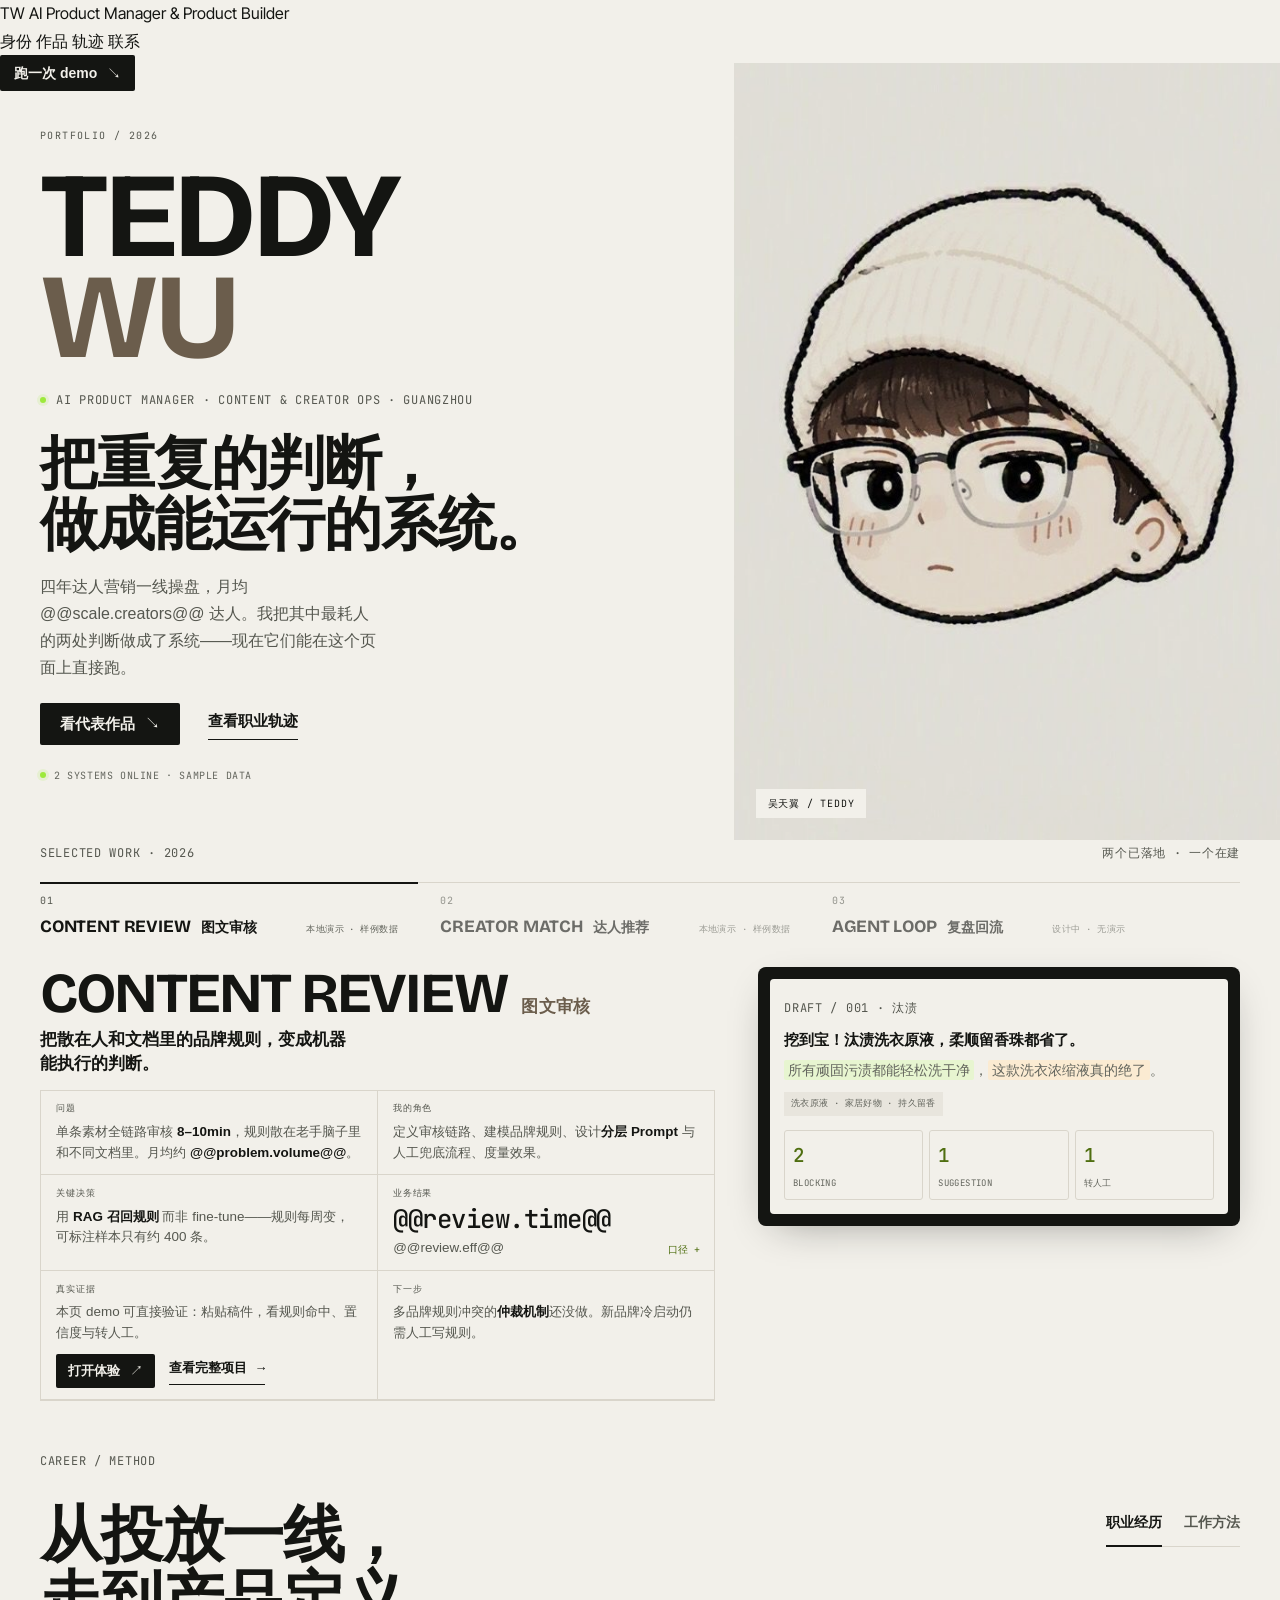
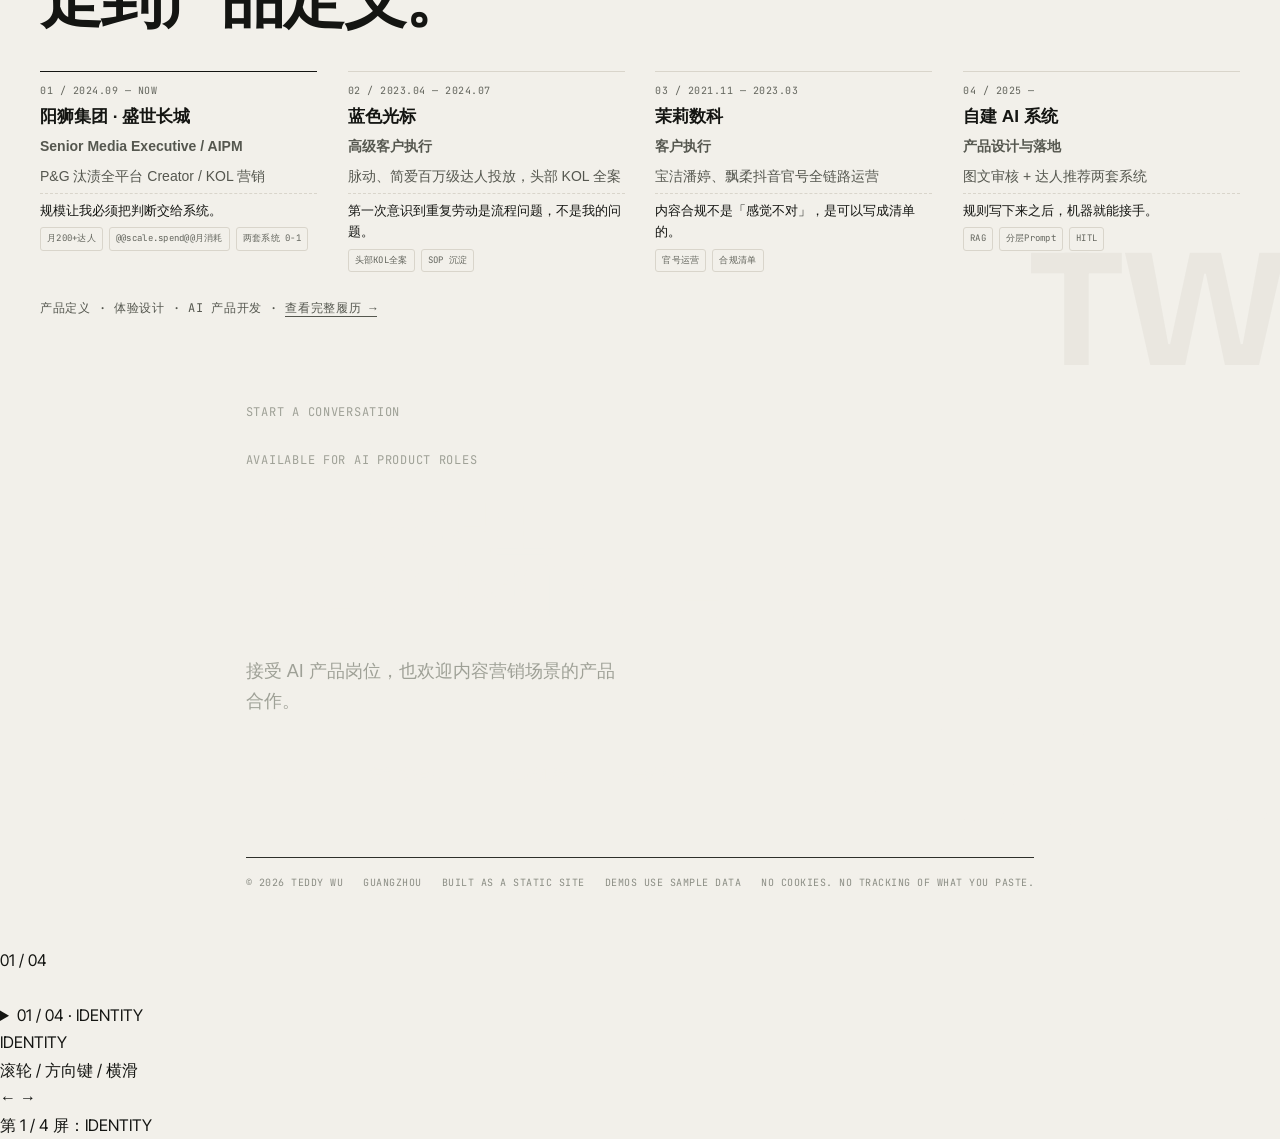
==== index.html @ a4c1b388 "fix: batch D - honest fonts, a web-sized CV, and a build that knows where it lives Decisions taken o" ====
<!doctype html>
<html lang="zh-CN" class="no-js">
<head>
<meta charset="utf-8">
<meta name="viewport" content="width=device-width,initial-scale=1,viewport-fit=cover">
<title>Teddy Wu — AI 产品经理 · 把重复的判断做成能运行的系统</title>
<meta name="description" content="AI 产品经理 Teddy Wu 的作品台。两套从达人营销一线流程做出来的 AI 系统：图文审核与达人推荐，可在线直接试用。">
<meta name="author" content="Teddy Wu">
<link rel="canonical" href="https://teddywu.site/">
<meta property="og:type" content="website"><meta property="og:locale" content="zh_CN">
<meta property="og:site_name" content="Teddy Wu"><meta property="og:url" content="https://teddywu.site/">
<meta property="og:title" content="Teddy Wu — AI 产品经理 · 把重复的判断做成能运行的系统">
<meta property="og:description" content="两套从达人营销一线流程做出来的 AI 系统，可在线直接试用。">
<meta property="og:image" content="/assets/img/og-home.png"><meta property="og:image:width" content="1200"><meta property="og:image:height" content="630">
<meta property="og:image:alt" content="Teddy Wu — AI 产品经理作品台，两个可运行的 AI 系统">
<meta name="twitter:card" content="summary_large_image">
<meta name="theme-color" content="#F2F0EA">
<link rel="icon" href="/assets/favicon.svg" type="image/svg+xml">
<link rel="apple-touch-icon" href="/assets/icons/apple-touch-icon.png">
<link rel="preload" href="/assets/fonts/BricolageGrotesque-normal-700.woff2" as="font" type="font/woff2" crossorigin>
<link rel="preload" href="/assets/fonts/InterTight-normal-400.woff2" as="font" type="font/woff2" crossorigin>
<link rel="preload" href="/assets/img/portrait-480.jpg" as="image" imagesrcset="/assets/img/portrait-480.jpg 480w, /assets/img/portrait-849.jpg 849w" imagesizes="(max-width:768px) 92vw, 46vw" fetchpriority="high">
<link rel="stylesheet" href="/assets/css/fonts.css">
<link rel="stylesheet" href="/assets/css/tokens.css">
<link rel="stylesheet" href="/assets/css/base.css">
<link rel="stylesheet" href="/assets/css/deck.css">
<link rel="stylesheet" href="/assets/css/components.css">
<link rel="stylesheet" href="/assets/css/pages.css">
<script>document.documentElement.className='js';</script><!-- Blank-page guard lives in the markup, not in a timer: #identity ships with
     is-active, so the first scene renders even if the module never executes.
     A watchdog here caused a 0.247 layout shift on throttled mobile, because the
     module runs after 1.6s and the flip to no-js was never undone. -->
<script type="application/ld+json">
{"@context":"https://schema.org","@type":"Person","name":"Teddy Wu","alternateName":"吴天翼","jobTitle":"AI Product Manager",
 "url":"https://teddywu.site/","email":"mailto:1502110191@qq.com","slogan":"I make AI useful.",
 "knowsLanguage":["zh-CN","en"],"address":{"@type":"PostalAddress","addressLocality":"Guangzhou","addressCountry":"CN"},
 "knowsAbout":["AI Product Management","Retrieval-Augmented Generation","Human-in-the-loop Design","Creator Marketing","Workflow Automation"],
 "makesOffer":[{"@type":"Offer","itemOffered":{"@type":"SoftwareApplication","name":"AI Content Review","applicationCategory":"BusinessApplication"}},
               {"@type":"Offer","itemOffered":{"@type":"SoftwareApplication","name":"AI Creator Match","applicationCategory":"BusinessApplication"}}]}
</script>
</head>
<body>
<a class="skip" href="#identity">跳到主要内容</a>

<header class="site-header" data-theme="paper">
  <a class="brand" href="/#identity" data-scene-link="identity" aria-label="TW Teddy Wu 首页">
    <span class="brand-mark">TW</span><span class="brand-rule" aria-hidden="true"></span>
    <span class="brand-sub">AI Product Manager &amp; Product Builder</span>
  </a>
  <nav class="nav" aria-label="主导航">
    <a href="/#identity" data-scene-link="identity">身份</a>
    <a href="/#work" data-scene-link="work">作品</a>
    <a href="/#trajectory" data-scene-link="trajectory">轨迹</a>
    <a href="/#contact" data-scene-link="contact">联系</a>
  </nav>
  <a class="btn btn--solid btn--sm header-cta" href="/#work" data-scene-link="work" data-track="header_try_demo">跑一次 demo <span class="ar">↘</span></a>
</header>

<main class="stage" id="stage">
<div class="scene-stack">

<!-- ══════════════ 01 IDENTITY ══════════════ -->
<section class="scene scene--identity is-active" id="identity" data-scene="identity" data-hash="identity" data-label="IDENTITY" data-theme="paper" role="region" aria-labelledby="identity-title">
  <div class="scene-body"><div class="stage-inner scene-pad">
    <div class="id-left">
      <p class="id-year">PORTFOLIO / 2026</p>
      <h1 class="name resolve" id="identity-title"><span class="b">TEDDY</span><br><span class="c">WU</span></h1>
      <p class="id-eyebrow"><span class="dot dot--live" aria-hidden="true"></span>AI PRODUCT MANAGER · CONTENT &amp; CREATOR OPS · GUANGZHOU</p>
      <div>
        <h2 class="h2" lang="zh-CN">把重复的判断，<br>做成能运行的系统。</h2>
        <p class="lede" style="margin-top:18px">四年达人营销一线操盘，月均 @@scale.creators@@ 达人。我把其中最耗人的两处判断做成了系统——现在它们能在这个页面上直接跑。</p>
      </div>
      <div class="id-actions">
        <a class="btn btn--solid" href="/#work" data-scene-link="work" data-track="hero_work">看代表作品 <span class="ar">↘</span></a>
        <a class="btn btn--link" href="/#trajectory" data-scene-link="trajectory" data-track="hero_traj">查看职业轨迹</a>
      </div>
      <p class="id-status"><span class="dot dot--live" aria-hidden="true"></span>2 systems online · sample data</p>
    </div>
    <div class="portrait">
      <div class="portrait-frame portrait-frame--illus">
        <img src="/assets/img/portrait-849.jpg" srcset="/assets/img/portrait-480.jpg 480w, /assets/img/portrait-849.jpg 849w" sizes="(max-width:768px) 92vw, 46vw" alt="Teddy Wu 的肖像照" width="849" height="849" fetchpriority="high" decoding="async">
        <p class="portrait-cap">吴天翼 / TEDDY</p>
      </div>
    </div>
  </div></div>
</section>

<!-- ══════════════ 02 WORK ══════════════ -->
<section class="scene scene--work" id="work" data-scene="work" data-hash="work" data-label="WORK" data-theme="paper" role="region" aria-labelledby="work-title">
  <div class="scene-body"><div class="stage-inner scene-pad">
    <div class="work-head">
      <h2 class="kicker" id="work-title" style="font-size:var(--caption)">SELECTED WORK · 2026</h2>
      <p class="kicker">两个已落地 · 一个在建</p>
    </div>
    <div class="switcher resolve" role="tablist" aria-label="作品切换">
      <button role="tab" id="tab-cr" aria-controls="p-cr" aria-selected="true" data-project-tab="content-review">
        <span class="sw-idx">01</span><span class="sw-name">Content Review</span><span class="sw-cn">图文审核</span><span class="sw-state">本地演示 · 样例数据</span></button>
      <button role="tab" id="tab-cm" aria-controls="p-cm" aria-selected="false" data-project-tab="creator-match">
        <span class="sw-idx">02</span><span class="sw-name">Creator Match</span><span class="sw-cn">达人推荐</span><span class="sw-state">本地演示 · 样例数据</span></button>
      <button role="tab" id="tab-al" aria-controls="p-al" aria-selected="false" data-project-tab="agent-loop">
        <span class="sw-idx">03</span><span class="sw-name">Agent Loop</span><span class="sw-cn">复盘回流</span><span class="sw-state">设计中 · 无演示</span></button>
    </div>

    <div class="work-panel" id="p-cr" role="tabpanel" aria-labelledby="tab-cr" data-project="content-review">
      <div class="work-left resolve-copy">
        <div class="work-intro">
          <span class="kicker">AI CONTENT REVIEW PRODUCT</span>
          <h3 class="product-name" lang="en">Content Review</h3>
          <p class="work-cn-name">图文审核</p>
          <p class="work-thesis">把散在人和文档里的品牌规则，变成机器能执行的判断。</p>
        </div>
        <div class="grid6">
          <div class="cell"><span class="cell-label">问题</span><p class="cell-body">单条素材全链路审核 <strong>8–10min</strong>，规则散在老手脑子里和不同文档里。月均约 <strong>@@problem.volume@@</strong>。</p></div>
          <div class="cell"><span class="cell-label">我的角色</span><p class="cell-body">定义审核链路、建模品牌规则、设计<strong>分层 Prompt</strong> 与人工兜底流程、度量效果。</p></div>
          <div class="cell"><span class="cell-label">关键决策</span><p class="cell-body">用 <strong>RAG 召回规则</strong> 而非 fine-tune——规则每周变，可标注样本只有约 400 条。</p></div>
          <div class="cell cell--result" role="button" tabindex="0" data-prov="prov-cr" aria-controls="prov-cr" aria-expanded="false">
            <span class="cell-label">业务结果</span>
            <p class="cell-stat"><span class="stat">@@review.time@@</span></p>
            <p class="cell-body">@@review.eff@@</p>
            <span class="cell-arrow">口径 +</span>
            <div class="provenance" id="prov-cr">@@review.prov@@</div>
          </div>
          <div class="cell cell--evidence"><span class="cell-label">真实证据</span><p class="cell-body">本页 demo 可直接验证：粘贴稿件，看规则命中、置信度与转人工。</p><div class="work-cta"><button class="btn btn--solid" data-demo-open data-track="open_demo_review">打开体验 <span class="ar">↗</span></button>
          <a class="btn btn--link" href="/work/content-review/" data-track="case_open">查看完整项目 <span class="ar">→</span></a></div></div>
          <div class="cell"><span class="cell-label">下一步</span><p class="cell-body">多品牌规则冲突的<strong>仲裁机制</strong>还没做。新品牌冷启动仍需人工写规则。</p></div>
        </div>
      </div>
      <div class="panel panel--preview resolve-focus" data-preview="review" aria-hidden="true">
          <div class="app">
          <div class="app-doc">
            <span class="kicker">DRAFT / 001 · 汰渍</span>
            <h4>挖到宝！汰渍洗衣原液，柔顺留香珠都省了。</h4>
            <p><span class="app-line" data-l="1">所有顽固污渍都能轻松洗干净</span>，<span class="app-line" data-l="2">这款洗衣浓缩液真的绝了</span>。</p>
            <span class="app-tag">洗衣原液 · 家居好物 · 持久留香</span>
          </div>
          <div class="app-metrics">
            <div><b data-n="2">2</b><span>blocking</span></div>
            <div><b data-n="1">1</b><span>suggestion</span></div>
            <div><b data-n="1">1</b><span>转人工</span></div>
          </div>
        </div>
        </div>
      <div class="panel panel--live" data-demo="review" data-source="deck" data-case-url="/work/content-review/" hidden></div>
    </div>

    <div class="work-panel" id="p-cm" role="tabpanel" aria-labelledby="tab-cm" data-project="creator-match" hidden>
      <div class="work-left resolve-copy">
        <div class="work-intro">
          <span class="kicker">AI CREATOR MATCH PRODUCT</span>
          <h3 class="product-name" lang="en">Creator Match</h3>
          <p class="work-cn-name">达人推荐</p>
          <p class="work-thesis">把「我凭感觉知道谁合适」，变成可检索、可解释、可复盘的候选池。</p>
        </div>
        <div class="grid6">
          <div class="cell"><span class="cell-label">问题</span><p class="cell-body">达人数据分散在飞瓜、MCN 与自建表格里，人工筛号 <strong>30min/次</strong>，大促期批量 KOC 投放撑不住。</p></div>
          <div class="cell"><span class="cell-label">我的角色</span><p class="cell-body">定义数据标准化字段、设计<strong>多支路召回</strong>与场景权重、搭建双向评分闭环。</p></div>
          <div class="cell"><span class="cell-label">关键决策</span><p class="cell-body">用 <strong>场景权重重排</strong> 而非单一相似度——种草、品宣、拉新要的不是同一批人。</p></div>
          <div class="cell cell--result" role="button" tabindex="0" data-prov="prov-cm" aria-controls="prov-cm" aria-expanded="false">
            <span class="cell-label">业务结果</span>
            <p class="cell-stat"><span class="stat">@@match.time@@</span></p>
            <p class="cell-body">@@match.eff@@</p>
            <span class="cell-arrow">口径 +</span>
            <div class="provenance" id="prov-cm">@@match.prov@@</div>
          </div>
          <div class="cell cell--evidence"><span class="cell-label">真实证据</span><p class="cell-body">本页 demo 用 <strong>@@index.size@@ 条脱敏样例索引</strong>：填一份 brief，看召回与重排过程。</p><div class="work-cta"><button class="btn btn--solid" data-demo-open data-track="open_demo_match">打开体验 <span class="ar">↗</span></button>
          <a class="btn btn--link" href="/work/creator-match/" data-track="case_open">查看完整项目 <span class="ar">→</span></a></div></div>
          <div class="cell"><span class="cell-label">下一步</span><p class="cell-body">报价与档期仍靠人工同步，<strong>没接实时数据源</strong>。索引规模与线上系统不一致。</p></div>
        </div>
      </div>
      <div class="panel panel--preview resolve-focus" data-preview="match" aria-hidden="true">
          <div class="app">
          <div class="app-doc">
            <span class="kicker">BRIEF · 大促 / 家居日用</span>
            <h4>夏日洗护种草 · 小红书 · 腰部达人 12 位</h4>
            <p>全索引 @@index.size@@ 位 → 场景权重重排 → 输出 8 位候选，附逐维解释。</p>
            <span class="app-tag">主题匹配 · 人设契合 · 粉丝画像</span>
          </div>
          <div class="app-metrics">
            <div><b>top 8</b><span>from @@index.size@@-row index</span></div>
            <div><b>@@index.size@@→8</b><span>index → rank</span></div>
            <div><b>5 dims</b><span>scored per creator</span></div>
          </div>
        </div>
        </div>
      <div class="panel panel--live" data-demo="match" data-source="deck" data-case-url="/work/creator-match/" hidden></div>
    </div>

    <div class="work-panel" id="p-al" role="tabpanel" aria-labelledby="tab-al" data-project="agent-loop" hidden>
      <div class="work-left resolve-copy">
        <div class="work-intro">
          <span class="kicker">IN DESIGN · NO DEMO YET</span>
          <h3 class="product-name" lang="en">Agent Loop</h3>
          <p class="work-cn-name">复盘回流</p>
          <p class="work-thesis">把投放复盘变成下一轮选号的输入，而不是一个没人再打开的 PDF。</p>
        </div>
        <div class="grid6">
          <div class="cell"><span class="cell-label">问题</span><p class="cell-body">复盘数据回收后无人再用，下一轮选号仍凭记忆。<strong>多数复盘文档此后再没被打开</strong>。</p></div>
          <div class="cell"><span class="cell-label">我的角色</span><p class="cell-body">需求定义中。</p></div>
          <div class="cell"><span class="cell-label">关键决策</span><p class="cell-body">先做<strong>规则写得下来</strong>的环节，而非最炫的环节。</p></div>
          <div class="cell"><span class="cell-label">业务结果</span><p class="cell-stat"><span class="stat">尚无</span></p><p class="cell-body">未上线，不编数字。</p></div>
          <div class="cell"><span class="cell-label">真实证据</span><p class="cell-body">无演示。可聊设计思路与已验证的前置假设。</p><div class="work-cta"><a class="btn btn--link" href="/#contact" data-scene-link="contact" data-track="agent_loop_chat">想聊这个方向 <span class="ar">→</span></a></div></div>
          <div class="cell"><span class="cell-label">下一步</span><p class="cell-body">打通投放后台与达人索引的<strong>数据回流</strong>，让效果指标能反查到达人维度。</p></div>
        </div>
      </div>
      <div class="panel panel--preview resolve-focus"><div class="app"><div class="app-doc">
        <span class="kicker">NO DEMO · IN DESIGN</span>
        <h4>这一格是空的，因为还没做出来。</h4>
        <p>我不给未上线的东西配数字。等它有了，这里会换成可运行的界面。</p>
        <span class="app-tag">honesty over polish</span></div></div></div>
    </div>
  </div></div>
</section>

<!-- ══════════════ 03 TRAJECTORY ══════════════ -->
<section class="scene scene--trajectory" id="trajectory" data-scene="trajectory" data-hash="trajectory" data-label="TRAJECTORY" data-theme="paper" role="region" aria-labelledby="traj-title">
  <div class="scene-body"><div class="stage-inner scene-pad" style="position:relative">
    <p class="kicker">CAREER / METHOD</p>
    <div class="traj-head" style="margin-top:14px">
      <h2 class="h2" id="traj-title">从投放一线，<br>走到产品定义。</h2>
      <div class="tabs" role="tablist" aria-label="轨迹切换">
        <button role="tab" id="tt-c" aria-controls="tp-c" aria-selected="true">职业经历</button>
        <button role="tab" id="tt-m" aria-controls="tp-m" aria-selected="false">工作方法</button>
      </div>
    </div>
    <div id="tp-c" role="tabpanel" aria-labelledby="tt-c">
      <div class="career resolve-view">
        <div class="career-col"><span class="cc-idx">01 / 2024.09 — NOW</span><h3 class="cc-org">阳狮集团 · 盛世长城</h3><p class="cc-role">Senior Media Executive / AIPM</p><p class="cc-scope">P&amp;G 汰渍全平台 Creator / KOL 营销</p><p class="cc-judge">规模让我必须把判断交给系统。</p><div class="cc-tags"><span>月200+达人</span><span>@@scale.spend@@月消耗</span><span>两套系统 0-1</span></div></div>
        <div class="career-col"><span class="cc-idx">02 / 2023.04 — 2024.07</span><h3 class="cc-org">蓝色光标</h3><p class="cc-role">高级客户执行</p><p class="cc-scope">脉动、简爱百万级达人投放，头部 KOL 全案</p><p class="cc-judge">第一次意识到重复劳动是流程问题，不是我的问题。</p><div class="cc-tags"><span>头部KOL全案</span><span>SOP 沉淀</span></div></div>
        <div class="career-col"><span class="cc-idx">03 / 2021.11 — 2023.03</span><h3 class="cc-org">茉莉数科</h3><p class="cc-role">客户执行</p><p class="cc-scope">宝洁潘婷、飘柔抖音官号全链路运营</p><p class="cc-judge">内容合规不是「感觉不对」，是可以写成清单的。</p><div class="cc-tags"><span>官号运营</span><span>合规清单</span></div></div>
        <div class="career-col"><span class="cc-idx">04 / 2025 —</span><h3 class="cc-org">自建 AI 系统</h3><p class="cc-role">产品设计与落地</p><p class="cc-scope">图文审核 + 达人推荐两套系统</p><p class="cc-judge">规则写下来之后，机器就能接手。</p><div class="cc-tags"><span>RAG</span><span>分层Prompt</span><span>HITL</span></div></div>
      </div>
      <p class="kicker" style="margin-top:26px">产品定义 · 体验设计 · AI 产品开发 · <a href="/profile/" data-track="full_profile" style="border-bottom:1px solid currentColor">查看完整履历 →</a></p>
    </div>
    <div id="tp-m" role="tabpanel" aria-labelledby="tt-m" hidden>
      <div class="methods resolve-view">
        <div class="method"><span class="method-n">01</span><div><h4>先量成本，再谈方案</h4><p>我不用「效率提升」开头。先算清楚：这个动作每月重复多少次、每次多少人时。算不出来，它就不值得做产品。</p></div></div>
        <div class="method"><span class="method-n">02</span><div><h4>把隐性规则写成可判定条目</h4><p>老手说「这条不对劲」，我得问出到底是哪个词不对、属于哪一类、能不能举反例。写不出来就不该上模型。</p></div></div>
        <div class="method"><span class="method-n">03</span><div><h4>给模型一个岗位，不是一个愿望</h4><p>拆成风险识别、规范校验、优化建议三层，每层只管一件事，输出必须是结构化字段。一层出错不牵连另外两层。</p></div></div>
        <div class="method"><span class="method-n">04</span><div><h4>在模型不确定的地方留人</h4><p>置信度低于阈值、规则库没命中、新品牌冷启动——这三种情况必须转人工，而不是硬猜。兜底是产品设计的一部分。</p></div></div>
        <div class="method"><span class="method-n">05</span><div><h4>让结果可复盘</h4><p>采纳和忽略都是数据。没有回流的审核系统，三个月后就会退化成没人信的提示器。</p></div></div>
        <div class="risk-note"><h5>我现在最清楚的风险</h5><p>规则召回率 @@review.recall@@ 是在 3 个品牌、约 400 条规则下测的。品牌数继续增加时它会掉——多品牌规则冲突的仲裁我还没解决，这也是 AGENT LOOP 存在的原因。</p></div>
      </div>
    </div>
    <p class="ghost ghost--br" aria-hidden="true">TW</p>
  </div></div>
</section>

<!-- ══════════════ 04 CONTACT ══════════════ -->
<section class="scene scene--contact" id="contact" data-scene="contact" data-hash="contact" data-label="CONTACT" data-theme="ink" role="region" aria-labelledby="contact-title">
  <div class="scene-body"><div class="stage-inner">
    <div class="contact-pad resolve">
      <p class="kicker">START A CONVERSATION</p>
      <p class="id-eyebrow">AVAILABLE FOR AI PRODUCT ROLES</p>
      <h2 class="h2" id="contact-title">你的流程里，<br>还有多少判断没写下来？</h2>
      <p class="lede">接受 AI 产品岗位，也欢迎内容营销场景的产品合作。</p>
      <div class="contact-links">
        <a class="btn btn--link" href="mailto:1502110191@qq.com?subject=From%20teddywu.site" data-track="email_click">发送邮件 <span class="ar">↗</span></a>
        <button class="btn btn--link" data-copy="TeddyGorrr" data-track="wechat_copy">复制微信号 <span class="ar">↗</span></button>
        <button class="btn btn--link" data-qr="qr-wechat" aria-controls="qr-wechat" aria-expanded="false" data-track="wechat_qr">扫码加我 <span class="ar">↗</span></button>
        <a class="btn btn--link" href="/profile/" data-track="profile_click">完整履历 <span class="ar">↗</span></a>
      </div>
      <figure class="qr" id="qr-wechat" hidden>
        <img src="/assets/img/wechat-qr.jpg" alt="Teddy Wu 的微信二维码，扫码可直接添加好友" width="400" height="400" loading="lazy" decoding="async">
        <figcaption>微信 · TeddyGorrr</figcaption>
      </figure>
      <div class="contact-meta">
        <span>© <span data-year>2026</span> Teddy Wu</span><span>Guangzhou</span>
        <span>Built as a static site</span><span>Demos use sample data</span><span>No cookies. No tracking of what you paste.</span>
      </div>
    </div>
    <p class="ghost ghost--contact ghost--br" aria-hidden="true">I MAKE<br>AI USEFUL</p>
  </div></div>
</section>

</div>
<span class="veil" aria-hidden="true"><i></i></span>
</main>

<div class="rail" data-theme="paper">
  <p class="rail-index"><span class="cur">01</span> <span class="tot">/ 04</span></p>
  <div class="rail-segs" role="group" aria-label="场景进度">
    <button class="rail-seg w10 is-current" data-scene-link="identity" aria-label="第 1 屏 身份" aria-current="true"><i></i></button>
    <button class="rail-seg w22" data-scene-link="work" aria-label="第 2 屏 作品"><i></i></button>
    <button class="rail-seg w16" data-scene-link="trajectory" aria-label="第 3 屏 轨迹"><i></i></button>
    <button class="rail-seg w06" data-scene-link="contact" aria-label="第 4 屏 联系"><i></i></button>
  </div>
  <details class="rail-jump"><summary><span class="cur">01</span> / 04 · <span class="sum-label">IDENTITY</span></summary>
    <div class="rail-menu">
      <a href="/#identity" data-scene-link="identity">01 身份</a><a href="/#work" data-scene-link="work">02 作品</a>
      <a href="/#trajectory" data-scene-link="trajectory">03 轨迹</a><a href="/#contact" data-scene-link="contact">04 联系</a>
    </div></details>
  <p class="rail-name">IDENTITY</p>
  <div class="rail-nav">
    <p class="rail-hint">滚轮 / 方向键 / 横滑</p>
    <button class="rail-arrow" data-deck="prev" aria-label="上一屏" disabled>←</button>
    <button class="rail-arrow" data-deck="next" aria-label="下一屏">→</button>
  </div>
  <p class="rail-live" aria-live="polite"></p>
</div>
<p id="scene-announce" class="sr-only" aria-live="polite"></p>

<script type="module" src="/assets/js/main.js"></script>
</body></html>
---- assets/css/fonts.css ----
/* self-hosted latin subsets - regenerate with: python3 tools/fonts.py
/* self-hosted latin subsets */
@font-face{font-family:'Bricolage Grotesque';font-style:normal;font-weight:500;font-display:swap;src:url('/assets/fonts/BricolageGrotesque-normal-500.woff2') format('woff2');unicode-range:U+0000-00FF, U+0131, U+0152-0153, U+02BB-02BC, U+02C6, U+02DA, U+02DC, U+0304, U+0308, U+0329, U+2000-206F, U+20AC, U+2122, U+2191, U+2193, U+2212, U+2215, U+FEFF, U+FFFD;}
@font-face{font-family:'Bricolage Grotesque';font-style:normal;font-weight:700;font-display:swap;src:url('/assets/fonts/BricolageGrotesque-normal-700.woff2') format('woff2');unicode-range:U+0000-00FF, U+0131, U+0152-0153, U+02BB-02BC, U+02C6, U+02DA, U+02DC, U+0304, U+0308, U+0329, U+2000-206F, U+20AC, U+2122, U+2191, U+2193, U+2212, U+2215, U+FEFF, U+FFFD;}
@font-face{font-family:'Inter Tight';font-style:normal;font-weight:400;font-display:swap;src:url('/assets/fonts/InterTight-normal-400.woff2') format('woff2');unicode-range:U+0000-00FF, U+0131, U+0152-0153, U+02BB-02BC, U+02C6, U+02DA, U+02DC, U+0304, U+0308, U+0329, U+2000-206F, U+20AC, U+2122, U+2191, U+2193, U+2212, U+2215, U+FEFF, U+FFFD;}
@font-face{font-family:'Inter Tight';font-style:normal;font-weight:600;font-display:swap;src:url('/assets/fonts/InterTight-normal-600.woff2') format('woff2');unicode-range:U+0000-00FF, U+0131, U+0152-0153, U+02BB-02BC, U+02C6, U+02DA, U+02DC, U+0304, U+0308, U+0329, U+2000-206F, U+20AC, U+2122, U+2191, U+2193, U+2212, U+2215, U+FEFF, U+FFFD;}
@font-face{font-family:'JetBrains Mono';font-style:normal;font-weight:400;font-display:swap;src:url('/assets/fonts/JetBrainsMono-normal-400.woff2') format('woff2');unicode-range:U+0000-00FF, U+0131, U+0152-0153, U+02BB-02BC, U+02C6, U+02DA, U+02DC, U+0304, U+0308, U+0329, U+2000-206F, U+20AC, U+2122, U+2191, U+2193, U+2212, U+2215, U+FEFF, U+FFFD;}
@font-face{font-family:'JetBrains Mono';font-style:normal;font-weight:500;font-display:swap;src:url('/assets/fonts/JetBrainsMono-normal-500.woff2') format('woff2');unicode-range:U+0000-00FF, U+0131, U+0152-0153, U+02BB-02BC, U+02C6, U+02DA, U+02DC, U+0304, U+0308, U+0329, U+2000-206F, U+20AC, U+2122, U+2191, U+2193, U+2212, U+2215, U+FEFF, U+FFFD;}
---- assets/css/tokens.css ----
/* ============ LAYER 1 · PRIMITIVE ============ */
:root{
  --paper-0:#ffffff; --paper-1:#F2F0EA; --paper-2:#E8E5DD;
  --ink-900:#141512; --ink-700:#3A3C36; --ink-600:#55574F; --ink-500:#63655D; --ink-400:#9A9C93;
  --line-1:#D9D5CB; --line-2:#2E302A;
  --signal-500:#9DE93C; --signal-700:#4F6E10;   /* measured 5.16:1 on paper; #5E8218 was 3.94:1 */ --signal-100:#E7F5D0;
  --warm-500:#6B5D4C;   /* measured 5.59:1 on paper; #8A7A66 was 3.64:1 */
  --pass:#4E7A2E; --warn:#B87A1F; --fail:#B23A2E; --info:#3A5F8A;

  --f-display:"Bricolage Grotesque","Helvetica Neue",Arial,sans-serif;
  --f-body:"Inter Tight",Inter,-apple-system,"Segoe UI","PingFang SC","Hiragino Sans GB","Microsoft YaHei",sans-serif;
  --f-mono:"JetBrains Mono",ui-monospace,"SFMono-Regular",Consolas,monospace;
  /* System serif on purpose. Newsreader was declared for this slot and shipped 24 KB of
     woff2 that no page ever fetched - every <em> in the site is CJK and fell through to
     PingFang anyway. Same intent, one fewer asset to keep honest. */
  --f-serif:Georgia,"Times New Roman","Songti SC",serif;
  --f-cjk:"PingFang SC","Hiragino Sans GB","Microsoft YaHei","Noto Sans CJK SC",sans-serif;

  /* LAYER 3 · COMPONENT */
  --header-h:64px; --rail-h:56px; --stage-h:calc(100svh - var(--rail-h) - var(--header-h));
  --gutter:56px; --stage-max:1600px; --content-max:1200px; --measure:720px;
  --r-ui:4px; --r-window:8px; --r-chip:999px; --btn-r:2px;
  --panel-shadow:0 20px 60px -16px rgba(20,21,18,.30);
  --ease:cubic-bezier(.2,.7,.2,1);
  /* measured from the reference implementation */
  --ease-scene:cubic-bezier(.76,0,.24,1);
  --ease-out-expo:cubic-bezier(.16,1,.3,1);
  --dur-clip:.92s; --dur-fade:.48s; --dur-scale:1.1s; --dur-veil:.94s;
  --s-section:64px; --s-block:40px; --s-tight:20px; --s-micro:10px;

  /* TYPE SCALE · desktop 1440 */
  --name-xl:148px; --h2-cjk:72px; --product-name:88px;
  --h3:30px; --h4:20px; --body-l:19px; --body:17px; --body-s:14px;
  --caption:12px; --micro:10px; --btn:15px; --stat-l:56px; --stat:32px;
  --rail-num:20px; --ghost:200px;
}
/* ============ LAYER 2 · SEMANTIC (theme packs) ============ */
:root,[data-theme="paper"]{
  --bg-page:var(--paper-1); --bg-surface:var(--paper-2);
  --text-primary:var(--ink-900); --text-secondary:var(--ink-600); --text-quiet:var(--ink-500);
  --border:var(--line-1); --accent:var(--signal-700); --dot:var(--signal-500);
  --btn-bg:var(--ink-900); --btn-fg:var(--paper-1);
  --btn-bg-hover:var(--signal-500); --btn-fg-hover:var(--ink-900);
  --ghost-color:var(--warm-500);
}
[data-theme="ink"]{
  --bg-page:var(--ink-900); --bg-surface:#1B1D19;
  --text-primary:var(--paper-1); --text-secondary:#9FA197; --text-quiet:#8B8D84;
  --border:var(--line-2); --accent:var(--signal-500); --dot:var(--signal-500);
  --btn-bg:var(--paper-1); --btn-fg:var(--ink-900);
  --btn-bg-hover:var(--signal-500); --btn-fg-hover:var(--ink-900);
  --ghost-color:var(--paper-1);
}
/* ============ BREAKPOINTS ============ */
@media (max-width:1280px){
  :root{--gutter:40px;--name-xl:124px;--h2-cjk:62px;--product-name:74px;--h3:27px;--h4:19px;
    --body-l:18px;--body:16px;--caption:12px;--stat-l:48px;--stat:28px;--ghost:170px;
    --s-section:56px;--s-block:36px}
}
@media (max-width:768px){
  :root{--gutter:28px;--header-h:58px;--rail-h:52px;
    --name-xl:92px;--h2-cjk:46px;--product-name:54px;--h3:24px;--h4:18px;
    --body-l:17px;--body:16px;--body-s:13.5px;--caption:11px;--btn:14px;
    --stat-l:38px;--stat:24px;--rail-num:17px;--ghost:0px;
    --s-section:44px;--s-block:28px;--s-tight:16px;--stage-h:auto}
}
@media (max-width:480px){
  :root{--gutter:20px;--name-xl:62px;--h2-cjk:34px;--product-name:40px;--h3:21px;
    --body-l:16.5px;--body:15.5px;--body-s:13px;--caption:10.5px;--stat-l:30px;--stat:21px}
}
---- assets/css/base.css ----
*,*::before,*::after{box-sizing:border-box}
html{-webkit-text-size-adjust:100%;background:var(--paper-1);scroll-behavior:smooth;overflow-x:clip}
body{margin:0;background:var(--bg-page);color:var(--text-primary);
  font-family:var(--f-body);font-size:var(--body);line-height:1.72;
  -webkit-font-smoothing:antialiased;text-rendering:optimizeLegibility;overflow-x:clip}
::selection{background:var(--signal-500);color:var(--ink-900)}
a{color:inherit;text-decoration:none}
button,input,select,textarea{font:inherit;color:inherit}
button{cursor:pointer;background:none;border:0;padding:0}
img{display:block;max-width:100%}
h1,h2,h3,h4,p{margin:0}
:focus-visible{outline:2px solid var(--accent);outline-offset:2px;border-radius:1px}
/* The !important here is load-bearing: .work-panel{display:grid} and friends live in a
   later file, so a bare [hidden] would lose to them on source order alone. Any rule that
   deliberately un-hides (the html.no-js fallbacks in components.css) has to carry
   !important as well and win on specificity instead. */
[hidden]{display:none!important}

/* ---- typography utilities ---- */
.mono{font-family:var(--f-mono);font-variant-numeric:tabular-nums}
.kicker,.micro,.cell-label,.tag{font-family:var(--f-mono);text-transform:uppercase;
  letter-spacing:.08em;font-size:var(--micro);font-weight:400;color:var(--text-secondary)}
.kicker{font-size:var(--caption);letter-spacing:.06em}
.name{font-family:var(--f-display);font-weight:700;font-size:var(--name-xl);
  line-height:.86;letter-spacing:-.045em;text-transform:uppercase}
.name .b{color:var(--text-primary)} .name .c{color:var(--warm-500)}
.h2{font-family:var(--f-cjk);font-weight:700;font-size:var(--h2-cjk);
  line-height:1.06;letter-spacing:-.02em}
.product-name{font-family:var(--f-display);font-weight:700;font-size:var(--product-name);
  line-height:.95;letter-spacing:-.04em;text-transform:uppercase}
.h3{font-family:var(--f-cjk);font-weight:700;font-size:var(--h3);line-height:1.15;letter-spacing:-.02em}
.h4{font-size:var(--h4);font-weight:600;line-height:1.3;letter-spacing:-.01em}
.lede{font-family:var(--f-cjk);font-size:var(--body-l);line-height:1.7;color:var(--text-secondary);max-width:42ch}
.prose{font-family:var(--f-cjk);font-size:var(--body);line-height:1.78;color:var(--text-secondary);max-width:62ch}
.prose strong,.cell-body strong{color:var(--text-primary);font-weight:600}
em{font-family:var(--f-serif);font-style:italic;font-weight:400;letter-spacing:-.01em}
.stat{font-family:var(--f-mono);font-variant-numeric:tabular-nums;font-weight:500;
  font-size:var(--stat);letter-spacing:-.02em;line-height:1}
.stat-l{font-size:var(--stat-l);letter-spacing:-.03em}
.sr-only{position:absolute;width:1px;height:1px;padding:0;margin:-1px;overflow:hidden;
  clip:rect(0 0 0 0);white-space:nowrap;border:0}
.skip{position:absolute;left:var(--gutter);top:-60px;z-index:60;background:var(--ink-900);
  color:var(--paper-1);padding:10px 16px;font-size:var(--body-s)}
.skip:focus{top:12px}

/* ---- layout helpers ---- */
.stage-inner{width:min(var(--stage-max),100% - (var(--gutter) * 2));margin-inline:auto}
.rule{height:1px;background:var(--border);border:0}
.dot{display:inline-block;width:6px;height:6px;border-radius:50%;background:var(--dot);
  box-shadow:0 0 0 3px color-mix(in srgb,var(--dot) 14%,transparent)}
@keyframes pulse{0%,100%{transform:scale(1);opacity:1}50%{transform:scale(1.35);opacity:.55}}
.dot--live{animation:pulse 1.6s var(--ease) infinite}
---- assets/css/components.css ----
/* ============ BUTTONS ============ */
.btn{display:inline-flex;align-items:center;gap:10px;font-size:var(--btn);font-weight:600;
  font-family:var(--f-cjk);letter-spacing:0;white-space:nowrap;
  transition:background .2s var(--ease),color .2s,border-color .2s,gap .2s var(--ease),transform .12s}
.btn .ar{font-family:var(--f-mono);font-weight:400;transition:transform .2s var(--ease)}
.btn:hover .ar{transform:translate(3px,3px)}
.btn--solid{height:46px;padding:0 20px;background:var(--btn-bg);color:var(--btn-fg);border-radius:var(--btn-r)}
.btn--solid:hover{background:var(--btn-bg-hover);color:var(--btn-fg-hover)}
.btn--solid:active{transform:translateY(1px)}
.btn--link{position:relative;padding-bottom:5px;border-bottom:1px solid var(--text-primary)}
.btn--link::after{content:'';position:absolute;left:0;bottom:-1px;width:0;height:2px;background:var(--text-primary);transition:width .25s var(--ease)}
.btn--link:hover::after{width:100%}
.btn[disabled]{opacity:.4;pointer-events:none}
.btn--sm{height:36px;font-size:var(--body-s);padding:0 14px}
.btn[aria-busy="true"]{position:relative;color:transparent}
.btn[aria-busy="true"]::before{content:'';position:absolute;inset:0;margin:auto;width:16px;height:16px;
  border:2px solid color-mix(in srgb,currentColor 30%,transparent);border-top-color:var(--btn-fg);
  border-radius:50%;animation:spin .7s linear infinite}
@keyframes spin{to{transform:rotate(360deg)}}

/* ============ GHOST WORDMARK ============ */
.ghost{position:absolute;z-index:0;pointer-events:none;user-select:none;white-space:nowrap;
  font-family:var(--f-display);font-weight:700;font-size:var(--ghost);line-height:.8;
  letter-spacing:-.05em;text-transform:uppercase;color:var(--ghost-color);opacity:.055}
.ghost--br{right:calc(var(--gutter) * -1);bottom:-.18em}
.ghost--r{right:-.06em;top:50%;transform:translateY(-50%)}

/* ============ SCENE 1 · IDENTITY ============ */
/* The portrait stretches to the grid row. Without a definite row height the row
   tracks the text column, so any reflow above moves the portrait box (0.26 CLS).
   min-height:100% pins the row to the scene instead. */
.scene--identity .scene-pad{position:relative;display:grid;grid-template-columns:1.18fr .82fr;
  gap:clamp(28px,4.4vw,72px);align-items:center;padding-block:clamp(18px,4vh,48px);min-height:100%}
.id-left{display:grid;gap:clamp(20px,3.4vh,36px);position:relative;z-index:1}
.id-year{font-family:var(--f-mono);font-size:var(--micro);letter-spacing:.14em;text-transform:uppercase;color:var(--text-secondary)}
.id-eyebrow{font-family:var(--f-mono);font-size:var(--caption);letter-spacing:.06em;text-transform:uppercase;
  color:var(--text-secondary);display:flex;align-items:center;gap:10px;flex-wrap:wrap}
.id-actions{display:flex;align-items:center;gap:28px;flex-wrap:wrap}
.id-status{font-family:var(--f-mono);font-size:var(--micro);letter-spacing:.06em;color:var(--text-quiet);
  display:flex;align-items:center;gap:8px;text-transform:uppercase}
.portrait{position:relative;align-self:stretch;min-height:0}
.portrait-frame{position:absolute;inset:calc(var(--header-h) * -1) calc(var(--gutter) * -1) calc(var(--rail-h) * -1) -8%;
  overflow:hidden;background:var(--paper-2)}
.portrait-frame img{width:100%;height:100%;object-fit:cover;object-position:center 28%}
.portrait-frame img{filter:grayscale(.18) contrast(1.03)}
.portrait-cap{position:absolute;left:22px;right:auto;bottom:22px;padding:6px 12px;
  background:var(--paper-1);font-family:var(--f-mono);font-size:var(--micro);letter-spacing:.08em;text-transform:uppercase}
/* placeholder illustration blends into paper; drop this class when a real photo replaces it */
.portrait-frame--illus img{background:var(--paper-1);mix-blend-mode:multiply;filter:none}
.lede{max-width:38ch}
@media (max-width:768px){
  .scene--identity .scene-pad{grid-template-columns:1fr;gap:28px}
  .portrait-frame{position:relative;inset:auto;aspect-ratio:4/5;max-height:340px}
  .portrait-cap{left:0;bottom:0}
}

/* ============ SCENE 2 · WORK ============ */
.scene--work .scene-pad{display:grid;gap:clamp(16px,2.6vh,28px)}
.work-head{display:flex;align-items:baseline;justify-content:space-between;gap:20px;flex-wrap:wrap}
.switcher{display:flex;gap:0;border-top:1px solid var(--border)}
.switcher [role="tab"]{position:relative;display:grid;gap:5px;padding:14px 22px 14px 0;margin-right:26px;
  text-align:left;border-top:2px solid transparent;margin-top:-1px;transition:border-color .2s,opacity .2s;opacity:.6}
.switcher [role="tab"]:hover{opacity:.85}
.switcher [role="tab"][aria-selected="true"]{border-top-color:var(--text-primary);opacity:1}
.sw-idx{font-family:var(--f-mono);font-size:var(--micro);letter-spacing:.08em;color:var(--text-secondary)}
.sw-name{font-family:var(--f-display);font-weight:600;font-size:clamp(15px,1.35vw,19px);letter-spacing:-.01em;text-transform:uppercase}
.sw-cn{font-family:var(--f-cjk);font-size:var(--body-s);font-weight:600}
.sw-state{font-family:var(--f-mono);font-size:var(--micro);letter-spacing:.05em;color:var(--text-quiet);text-transform:uppercase}
@media (max-width:768px){
  .switcher{overflow-x:auto;scroll-snap-type:x mandatory;-webkit-overflow-scrolling:touch;
    scrollbar-width:none;padding-bottom:4px}
  .switcher::-webkit-scrollbar{display:none}
  .switcher [role="tab"]{flex:0 0 auto;scroll-snap-align:start;padding-right:18px;margin-right:18px}
}

.work-panel{display:grid;grid-template-columns:7fr 5fr;gap:clamp(24px,3.4vw,56px);align-items:start;
  position:relative;z-index:1}
.work-panel.is-live{grid-template-columns:4fr 8fr}
.work-intro{display:grid;gap:12px;margin-bottom:clamp(16px,2.4vh,26px)}
.work-thesis{font-family:var(--f-cjk);font-size:clamp(17px,1.5vw,21px);font-weight:600;line-height:1.45;max-width:34ch}
.work-cn-name{font-family:var(--f-cjk);font-size:clamp(18px,1.6vw,22px);font-weight:700;color:var(--warm-500);letter-spacing:.01em}

/* six-cell grid */
.grid6{display:grid;grid-template-columns:1fr 1fr;border-top:1px solid var(--border);border-left:1px solid var(--border)}
.cell{padding:clamp(12px,1.6vh,18px) clamp(12px,1.4vw,20px);border-right:1px solid var(--border);
  border-bottom:1px solid var(--border);position:relative;transition:background .2s}
.cell-label{display:block;margin-bottom:7px}
.cell-body{font-family:var(--f-cjk);font-size:var(--body-s);line-height:1.62;color:var(--text-secondary)}
.cell--result{cursor:pointer}
.cell--result:hover,.cell--evidence:hover{background:color-mix(in srgb,var(--signal-500) 7%,transparent)}
.cell--result::before,.cell--evidence::before{content:'';position:absolute;left:-1px;top:0;bottom:0;width:2px;
  background:var(--signal-500);transform:scaleY(0);transform-origin:top;transition:transform .22s var(--ease)}
.cell--result:hover::before,.cell--evidence:hover::before{transform:scaleY(1)}
.cell-stat{display:flex;align-items:baseline;gap:8px;flex-wrap:wrap;margin-bottom:6px}
.cell-stat .stat{font-size:clamp(22px,2.2vw,30px)}
.cell-arrow{position:absolute;right:14px;bottom:12px;font-family:var(--f-mono);font-size:var(--micro);color:var(--accent)}
.provenance{display:none;padding:10px 0 0;font-family:var(--f-mono);font-size:var(--micro);
  line-height:1.6;letter-spacing:.02em;color:var(--text-quiet);text-transform:none}
.provenance.is-open{display:block}
.work-cta{display:flex;align-items:center;gap:26px;padding-top:clamp(12px,1.8vh,20px);flex-wrap:wrap}
@media (max-width:1050px){.work-panel,.work-panel.is-live{grid-template-columns:1fr}}
@media (max-width:768px){.grid6{grid-template-columns:1fr}}

/* ============ INK PRODUCT PANEL ============ */
.panel{background:var(--ink-900);color:var(--paper-1);border-radius:var(--r-window);
  padding:clamp(14px,1.5vw,20px);position:relative;overflow:hidden}
.panel--preview{box-shadow:0 12px 40px -18px rgba(20,21,18,.45)}
.work-panel.is-live .panel{box-shadow:var(--panel-shadow)}
.panel-bar{display:flex;align-items:center;gap:8px;padding-bottom:12px;margin-bottom:14px;
  border-bottom:1px solid var(--line-2);font-family:var(--f-mono);font-size:var(--micro);
  letter-spacing:.06em;color:#A9ACA3;text-transform:uppercase}
.panel-bar i{width:7px;height:7px;border-radius:50%;background:#4A4E47;flex:0 0 auto}
.panel-bar .ttl{margin-left:6px;color:#B4B8AE}
.panel-bar .st{margin-left:auto;display:flex;align-items:center;gap:7px;color:var(--signal-500)}
.panel-bar .st i{background:var(--signal-500);box-shadow:none;width:5px;height:5px}
.panel-note{font-family:var(--f-mono);font-size:var(--micro);letter-spacing:.05em;
  color:#8E9188;text-transform:uppercase;padding-top:12px;border-top:1px solid var(--line-2);margin-top:14px}
@media (max-width:768px){.work-panel.is-live .panel{border-radius:0;margin-inline:calc(var(--gutter) * -1)}}

/* ============ APP WINDOW (light UI on ink) ============ */
.app{background:var(--paper-1);color:var(--ink-900);border-radius:var(--r-ui);overflow:hidden}
.app-doc{padding:clamp(14px,1.5vw,20px)}
.app-doc h4{font-family:var(--f-cjk);font-size:clamp(15px,1.3vw,18px);font-weight:600;line-height:1.4;margin:12px 0 10px}
.app-doc p{font-family:var(--f-cjk);font-size:var(--body-s);line-height:1.75;color:var(--ink-500)}
.app-line{padding:2px 4px;border-radius:2px;transition:background .3s var(--ease)}
.app-line.is-hl{background:var(--signal-100)}
.app-line.is-hl2{background:#FBEBD2}
.app-tag{display:inline-block;padding:4px 7px;background:var(--paper-2);color:var(--ink-500);
  font-family:var(--f-mono);font-size:9px;letter-spacing:.04em;margin-top:10px}
.app-metrics{display:grid;grid-template-columns:repeat(3,1fr);gap:8px;padding:0 clamp(14px,1.5vw,20px) clamp(14px,1.5vw,20px)}
.app-metrics div{padding:10px;border:1px solid var(--line-1);border-radius:3px}
.app-metrics b{display:block;font-family:var(--f-mono);font-size:clamp(15px,1.5vw,20px);font-weight:500;letter-spacing:-.02em;color:var(--signal-700)}
.app-metrics span{display:block;margin-top:4px;font-family:var(--f-mono);font-size:9px;letter-spacing:.04em;color:#63655D;text-transform:uppercase}
@media (max-width:768px){.app-metrics{grid-template-columns:1fr}}

/* ============ CHIPS ============ */
.chip{display:inline-flex;align-items:center;gap:7px;height:32px;padding:0 12px;
  border:1px solid var(--border);border-radius:var(--r-chip);
  font-family:var(--f-mono);font-size:var(--micro);letter-spacing:.05em;text-transform:uppercase;
  color:var(--text-secondary);transition:background .18s,color .18s,border-color .18s}
.chip:hover{border-color:var(--text-primary);color:var(--text-primary)}
.chip[aria-pressed="true"],.chip.is-on{background:var(--text-primary);color:var(--bg-page);border-color:var(--text-primary)}
.chip-row{display:flex;flex-wrap:wrap;gap:8px}

/* ============ PIPELINE ============ */
.pipe{display:flex;align-items:flex-start;gap:0;margin:0 0 18px;padding:0;list-style:none}
.pipe-step{flex:1;position:relative;display:grid;gap:7px;padding-right:10px;text-align:left}
.pipe-step::before{content:'';position:absolute;top:6px;left:0;right:0;height:1px;background:var(--line-2)}
.pipe-step:first-child::before{left:6px}.pipe-step:last-child::before{right:auto;width:12px}
.pipe-dot{position:relative;width:13px;height:13px;border-radius:50%;background:#3A3D37;
  border:1px solid #4A4E47;transition:background .2s,border-color .2s,box-shadow .2s}
.pipe-name{font-family:var(--f-mono);font-size:11px;letter-spacing:.03em;color:#9A9C93;text-transform:uppercase;line-height:1.4}
.pipe-step.is-running .pipe-dot{background:var(--signal-500);border-color:var(--signal-500);
  box-shadow:0 0 0 4px rgba(157,233,60,.16);animation:pulse 1s var(--ease) infinite}
.pipe-step.is-running .pipe-name{color:var(--signal-500)}
.pipe-step.is-done .pipe-dot{background:var(--paper-1);border-color:var(--paper-1)}
.pipe-step.is-done .pipe-name{color:#A9ACA3}
.pipe-step.is-error .pipe-dot{background:var(--fail);border-color:var(--fail)}
.pipe-log{font-family:var(--f-mono);font-size:var(--micro);letter-spacing:.02em;color:#A9ACA3;
  min-height:1.5em;margin-bottom:14px}
@media (max-width:768px){
  .pipe{flex-direction:column;gap:10px}
  .pipe-step{padding-left:22px}
  .pipe-step::before{top:0;bottom:0;left:6px;right:auto;width:1px;height:auto}
}

/* ============ DEMO ============ */
.demo{display:grid;grid-template-columns:5fr 7fr;gap:0;min-height:340px}
.demo-input{padding:clamp(14px,1.5vw,20px);border-right:1px solid var(--line-2);display:grid;
  grid-template-rows:auto 1fr auto;gap:12px;align-content:start}
.demo-out{padding:clamp(14px,1.5vw,20px);min-width:0}
.f-label{display:block;font-family:var(--f-mono);font-size:var(--micro);letter-spacing:.06em;
  text-transform:uppercase;color:#A9ACA3;margin-bottom:8px}
textarea,.field{width:100%;background:var(--paper-1);color:var(--ink-900);border:1px solid #D6D3CB;
  border-radius:var(--r-ui);padding:12px;font-family:var(--f-cjk);font-size:16px;line-height:1.65;resize:vertical}
textarea{min-height:132px}
textarea:focus-visible,.field:focus-visible{outline:2px solid var(--signal-500);outline-offset:1px}
select.field{height:40px;padding:0 10px;font-size:13px;font-family:var(--f-body)}
.demo-actions{display:flex;align-items:center;gap:14px;flex-wrap:wrap}
.demo-actions .btn--solid{background:var(--signal-500);color:var(--ink-900)}
.demo-actions .btn--solid:hover{background:var(--paper-1)}
.hint{font-family:var(--f-mono);font-size:var(--micro);letter-spacing:.03em;color:#A9ACA3}
.hint--err{color:#F2B5AC}
.demo-state{display:grid;gap:12px;align-content:center;justify-items:start;min-height:200px;color:#9A9C93}
.demo-state .box{border:1px dashed #3E423B;padding:16px;border-radius:var(--r-ui);
  font-family:var(--f-mono);font-size:var(--micro);line-height:1.8;letter-spacing:.02em;color:#A9ACA3}
.verdict{display:flex;align-items:baseline;gap:10px;flex-wrap:wrap;padding-bottom:12px;
  border-bottom:1px solid var(--line-2);margin-bottom:14px}
.verdict b{font-family:var(--f-mono);font-size:clamp(16px,1.6vw,21px);font-weight:500;letter-spacing:-.02em;color:var(--paper-1)}
.verdict span{font-family:var(--f-mono);font-size:var(--micro);letter-spacing:.05em;text-transform:uppercase;color:#A9ACA3}
.verdict--clear b{color:var(--signal-500)}
@media (max-width:768px){
  .demo{grid-template-columns:1fr}
  .demo-input{border-right:0;border-bottom:1px solid var(--line-2)}
}

/* ============ FINDING CARD ============ */
.findings{display:grid;gap:0}
.finding{display:grid;grid-template-columns:1fr auto;gap:8px 16px;padding:14px 0;
  border-bottom:1px solid var(--line-2);animation:rise .38s var(--ease) both}
.finding:nth-child(2){animation-delay:.05s}.finding:nth-child(3){animation-delay:.1s}.finding:nth-child(4){animation-delay:.15s}
/* transform-only: an opacity fade makes axe sample a blended foreground */
@keyframes rise{from{transform:translateY(10px)}to{transform:none}}
.finding-top{display:flex;align-items:center;gap:9px;flex-wrap:wrap}
.sev{display:inline-flex;align-items:center;gap:5px;font-family:var(--f-mono);font-size:var(--micro);
  letter-spacing:.06em;text-transform:uppercase;padding:3px 7px;border-radius:3px}
.sev--fail{background:rgba(178,58,46,.18);color:#F0A79C}
.sev--warn{background:rgba(184,122,31,.18);color:#EFC489}
.sev--sug{background:rgba(58,95,138,.2);color:#A8C6E4}
.sev--human{background:rgba(157,233,60,.14);color:var(--signal-500)}
.finding h5{font-family:var(--f-cjk);font-size:14px;font-weight:600;color:var(--paper-1);margin:0}
.finding-body{grid-column:1/-1;display:grid;gap:7px}
.finding-swap{font-family:var(--f-cjk);font-size:var(--body-s);line-height:1.6;color:#B4B8AE}
.finding-swap del{color:#C98C82;text-decoration-color:rgba(201,140,130,.5)}
.finding-swap ins{color:var(--signal-500);text-decoration:none;border-bottom:1px solid rgba(157,233,60,.4)}
.finding-why{font-family:var(--f-mono);font-size:var(--caption);letter-spacing:.03em;color:#9A9C93;line-height:1.7}
.finding-acts{display:flex;gap:6px;align-self:center;flex-wrap:wrap;justify-content:flex-end}
.finding-acts .btn{height:30px;padding:0 10px;border:1px solid #4A4E47;border-radius:3px;
  font-family:var(--f-cjk);font-size:12px;font-weight:500;color:#C9CCC4;transition:.18s}
.finding-acts .btn:hover{background:var(--paper-1);color:var(--ink-900);border-color:var(--paper-1)}
.finding.is-resolved{opacity:.42}
.finding.is-resolved .finding-acts{opacity:.5}
.finding--human{border-left:2px solid var(--signal-500);padding-left:12px;margin-left:-14px}
@media (max-width:640px){.finding{grid-template-columns:1fr}.finding-acts{justify-content:flex-start}}

/* ============ CREATOR ROW ============ */
.creators{display:grid;gap:0}
.crow{display:grid;grid-template-columns:26px 36px 1fr auto 22px;align-items:center;gap:12px;
  padding:12px 0;border-bottom:1px solid var(--line-2);animation:rise .38s var(--ease) both}
.crow:nth-child(2){animation-delay:.05s}.crow:nth-child(3){animation-delay:.1s}
.crow:nth-child(4){animation-delay:.15s}.crow:nth-child(5){animation-delay:.2s}
.crow-rank{font-family:var(--f-mono);font-size:var(--micro);color:#9A9C93}
.crow-av{width:36px;height:36px;border-radius:50%;display:grid;place-items:center;
  font-family:var(--f-cjk);font-size:14px;font-weight:600;color:#fff}
.crow-main{min-width:0}
.crow-main b{display:block;font-family:var(--f-cjk);font-size:14px;font-weight:600;color:var(--paper-1);
  white-space:nowrap;overflow:hidden;text-overflow:ellipsis}
.crow-main span{display:block;font-family:var(--f-mono);font-size:var(--micro);letter-spacing:.03em;color:#A9ACA3;margin-top:3px}
.crow-score{font-family:var(--f-mono);font-size:clamp(15px,1.5vw,19px);font-weight:500;color:var(--signal-500);letter-spacing:-.02em}
.crow-x{font-family:var(--f-mono);color:#9A9C93;font-size:13px;text-align:center}
.crow.is-best .crow-x,.crow.is-best .crow-score{text-decoration:none}
.crow.is-best{border-left:2px solid var(--signal-500);padding-left:12px;margin-left:-14px}
.crow-detail{grid-column:1/-1;display:none;gap:14px;padding:14px 0 4px;border-top:1px dashed #34372F}
.crow.is-open .crow-detail{display:grid}
.dims{display:grid;gap:7px}
.dim{display:grid;grid-template-columns:74px 1fr 38px;align-items:center;gap:10px;
  font-family:var(--f-mono);font-size:var(--micro);letter-spacing:.03em;color:#A9ACA3;text-transform:uppercase}
.dim i{display:block;height:4px;background:#34372F;border-radius:2px;overflow:hidden}
.dim i b{display:block;height:100%;background:var(--signal-500);border-radius:2px;
  transform-origin:left;animation:grow .6s var(--ease) both}
@keyframes grow{from{transform:scaleX(0)}}
.dim em{font-style:normal;text-align:right;color:#B4B8AE;font-size:10px}
.crow-note{font-family:var(--f-cjk);font-size:var(--body-s);line-height:1.65;color:#A9ACA3}
.crow-facts{display:flex;flex-wrap:wrap;gap:8px}
.crow-facts span{font-family:var(--f-mono);font-size:var(--micro);letter-spacing:.03em;color:#A9ACA3;
  border:1px solid #34372F;padding:4px 7px;border-radius:3px}
@media (max-width:640px){.crow{grid-template-columns:22px 30px 1fr auto}.crow-x{display:none}
  .crow-av{width:30px;height:30px;font-size:12px}.dim{grid-template-columns:62px 1fr 32px}}

/* ============ SCENE 3 · TRAJECTORY ============ */
.traj-head{display:flex;align-items:flex-start;justify-content:space-between;gap:24px;flex-wrap:wrap}
.tabs{display:flex;gap:22px;border-bottom:1px solid var(--border);padding-bottom:0}
.tabs [role="tab"]{position:relative;padding:8px 0 11px;font-family:var(--f-cjk);font-size:var(--body-s);
  font-weight:600;color:var(--text-secondary);border-bottom:2px solid transparent;margin-bottom:-1px;transition:.2s}
.tabs [role="tab"]:hover{color:var(--text-primary)}
.tabs [role="tab"][aria-selected="true"]{color:var(--text-primary);border-bottom-color:var(--text-primary)}
.career{display:grid;grid-template-columns:repeat(4,1fr);gap:clamp(16px,2.4vw,36px);margin-top:clamp(20px,3vh,36px)}
.career-col{display:grid;gap:9px;align-content:start;padding-top:14px;border-top:1px solid var(--border)}
.career-col:first-child{border-top-color:var(--text-primary)}
.cc-idx{font-family:var(--f-mono);font-size:var(--micro);letter-spacing:.05em;color:var(--text-quiet)}
.cc-org{font-family:var(--f-cjk);font-size:clamp(15px,1.35vw,18px);font-weight:700;line-height:1.35}
.cc-role{font-family:var(--f-cjk);font-size:var(--body-s);font-weight:600;color:var(--text-secondary)}
.cc-scope{font-family:var(--f-cjk);font-size:var(--body-s);line-height:1.6;color:var(--text-secondary)}
.cc-judge{font-family:var(--f-cjk);font-size:var(--body-s);line-height:1.6;color:var(--text-primary);
  padding-top:8px;border-top:1px dashed var(--border)}
.cc-tags{display:flex;flex-wrap:wrap;gap:6px}
.cc-tags span{font-family:var(--f-mono);font-size:9px;letter-spacing:.03em;color:var(--text-quiet);
  border:1px solid var(--border);padding:3px 6px;border-radius:3px}
.methods{display:grid;gap:clamp(10px,1.6vh,18px);margin-top:clamp(20px,3vh,34px);
  grid-template-columns:1fr 1fr}
.method{display:grid;grid-template-columns:auto 1fr;gap:14px;padding-top:14px;border-top:1px solid var(--border)}
.method-n{font-family:var(--f-mono);font-size:var(--micro);color:var(--text-quiet);padding-top:4px}
.method h4{font-family:var(--f-cjk);font-size:clamp(15px,1.3vw,18px);font-weight:700;line-height:1.4;margin-bottom:6px}
.method p{font-family:var(--f-cjk);font-size:var(--body-s);line-height:1.68;color:var(--text-secondary)}
.risk-note{grid-column:1/-1;display:grid;gap:8px;padding:16px;border:1px solid var(--border);
  border-left:2px solid var(--warn);background:color-mix(in srgb,var(--bg-surface) 55%,transparent)}
.risk-note h5{font-family:var(--f-mono);font-size:var(--micro);letter-spacing:.08em;text-transform:uppercase;color:var(--text-secondary)}
.risk-note p{font-family:var(--f-cjk);font-size:var(--body-s);line-height:1.7;color:var(--text-secondary)}
@media (max-width:1050px){.career{grid-template-columns:1fr 1fr}.methods{grid-template-columns:1fr}}
@media (max-width:560px){.career{grid-template-columns:1fr}}

/* ============ SCENE 4 · CONTACT ============ */
.scene--contact{position:relative;overflow:hidden}
.contact-pad{position:relative;z-index:1;display:grid;gap:clamp(18px,3vh,32px);min-height:100%;
  align-content:center;padding-block:var(--s-section)}
.contact-links{display:flex;gap:clamp(20px,3vw,40px);flex-wrap:wrap;margin-top:clamp(10px,2vh,20px)}
.contact-links .btn--link .ar{font-family:var(--f-mono)}
/* The contact scene is exactly one viewport tall, so the QR overlays rather than pushing
   the grid. It sits on a paper card because a QR needs a light, quiet field to scan
   against - the ink theme would eat the margin. */
.qr{position:absolute;right:0;top:50%;z-index:3;margin:0;padding:14px 14px 10px;
  background:var(--paper-1);border-radius:var(--r-window);box-shadow:var(--panel-shadow);
  transform:translateY(-50%) scale(.97);opacity:0;transition:opacity .2s var(--ease),transform .2s var(--ease)}
.qr:not([hidden]){opacity:1;transform:translateY(-50%) scale(1)}
.qr img{width:min(240px,36vw);height:auto;border-radius:var(--r-ui)}
/* no text-transform here: the caption carries the literal WeChat ID, and uppercasing
   "TeddyGorrr" into "TEDDYGORRR" misrepresents the thing someone has to type. */
.qr figcaption{font-family:var(--f-mono);font-size:var(--micro);letter-spacing:.06em;
  color:var(--ink-600);text-align:center;margin-top:9px}
/* Under 768px the deck is vertical and the scene scrolls, so the QR joins the flow instead
   of floating. A centred overlay here sat on top of the H2 and both contact buttons. */
@media (max-width:768px){
  .qr{position:static;transform:none;opacity:1;margin:6px auto 0;right:auto;top:auto;
    box-shadow:none;border:1px solid var(--line-1)}
  .qr:not([hidden]){transform:none}
  .qr img{width:min(200px,52vw)}
}
.contact-meta{margin-top:clamp(24px,4vh,48px);padding-top:16px;border-top:1px solid var(--border);
  display:flex;gap:20px;flex-wrap:wrap;font-family:var(--f-mono);font-size:var(--micro);
  letter-spacing:.05em;color:var(--text-quiet);text-transform:uppercase}
.ghost--contact{font-size:clamp(60px,13vw,190px);line-height:.82;white-space:normal;width:max-content}

@media (prefers-reduced-motion:reduce){
  *,*::before,*::after{animation-duration:.01ms!important;animation-iteration-count:1!important;
    transition-duration:.01ms!important;scroll-behavior:auto!important}
  .dot--live{animation:none}
}

/* ============ WORK PANEL STATE MATRIX ============ */
.work-panel .panel--live{display:none}
.work-panel.is-live .panel--preview{display:none}
.work-panel.is-live .panel--live{display:block}
.work-panel.is-live .grid6{grid-template-columns:1fr}
.work-panel.is-live .work-thesis{font-size:clamp(15px,1.3vw,17px)}
.work-panel.is-live .cell-body{font-size:13px}
.work-panel.is-live .product-name{font-size:clamp(26px,3vw,42px)}
.work-panel.is-live .work-intro{margin-bottom:10px}
.work-panel.is-live .cell--result,.work-panel.is-live .cell--evidence{display:none}

/* no-js / vertical fallback: show every tab's content as a document.
   base.css declares [hidden]{display:none!important}, so these two have to be
   !important too: author-vs-author, the !important layer wins, and inside it
   html.no-js .work-panel[hidden] (0,3,1) outranks [hidden] (0,1,0). Without the
   !important this entire fallback was silently dead. */
html.no-js .switcher{display:none}
html.no-js .work-panel[hidden]{display:grid!important}
html.no-js .work-panel{border-top:1px solid var(--border);padding-top:26px;margin-top:26px}
html.no-js .work-panel .panel--live{display:none}
html.no-js .tabs{display:none}
html.no-js [role="tabpanel"][hidden]{display:block!important}
html.no-js .demo-input{border-right:0;border-bottom:1px solid var(--line-2)}

/* ============ SCENE 2 FIT (must land inside one viewport) ============ */
.scene--work .scene-pad{padding-block:clamp(14px,2.6vh,30px);display:grid;gap:clamp(10px,1.8vh,20px)}
.scene--work .work-head{padding-bottom:2px}
.scene--work .switcher [role="tab"]{padding:9px 20px 9px 0;margin-right:22px;gap:3px}
.scene--work .sw-state{font-size:9px}
.scene--work .work-intro{gap:5px;margin-bottom:clamp(8px,1.4vh,16px)}
.scene--work .product-name{font-size:clamp(34px,4.4vw,62px)}
.scene--work .work-cn-name{font-size:clamp(14px,1.3vw,17px)}
.scene--work .work-thesis{font-size:clamp(14px,1.4vw,17px);margin-top:4px}
.scene--work .cell{padding:clamp(8px,1.2vh,14px) clamp(10px,1.2vw,16px)}
.scene--work .cell-label{margin-bottom:5px;font-size:9px}
.scene--work .cell-body{font-size:clamp(12px,1.05vw,13.5px);line-height:1.55}
.scene--work .cell-stat .stat{font-size:clamp(19px,2vw,27px)}
.scene--work .work-cta{padding-top:clamp(8px,1.2vh,14px);gap:22px}
.scene--work .app-doc{padding:14px}
.scene--work .app-doc h4{margin:8px 0 8px;font-size:15px}
.scene--work .app-metrics{padding:0 14px 14px;gap:6px}
.scene--work .app-metrics div{padding:8px}
.scene--work .panel{padding:12px}
@media (max-height:760px){
  .scene--work .product-name{font-size:clamp(30px,3.6vw,44px)}
  .scene--work .work-thesis{font-size:14px}
  .scene--work .cell-body{font-size:12px}
}
/* trajectory + contact breathing room */
.scene--trajectory .scene-pad{padding-block:clamp(16px,3vh,34px);display:grid;gap:clamp(10px,1.8vh,20px)}
.scene--trajectory .career-col{padding-top:10px;gap:6px}
.scene--trajectory .cc-judge{padding-top:6px;font-size:clamp(12px,1.05vw,13.5px)}
.scene--trajectory .career{margin-top:clamp(14px,2.4vh,26px)}

.cell .work-cta{padding-top:10px;gap:14px;flex-wrap:wrap}
.cell .work-cta .btn--solid{height:34px;padding:0 12px;font-size:13px}
.cell .work-cta .btn--link{font-size:13px}
.scene--work .grid6{border-bottom:1px solid var(--border)}

/* ============ SCENE 2 · SHORTER VIEWPORTS ============ */
.scene--work .work-intro .kicker{display:none}
.scene--work .switcher [role="tab"]{display:flex;flex-wrap:wrap;align-items:baseline;gap:3px 10px;padding:8px 20px 9px 0}
.scene--work .sw-idx{width:100%}
.scene--work .sw-state{width:auto;margin-left:auto;padding-left:16px}
.scene--work .work-intro{display:flex;flex-wrap:wrap;align-items:baseline;gap:4px 14px}
.scene--work .work-thesis{width:100%;margin-top:2px}
@media (max-height:800px){
  .scene--work .product-name{font-size:clamp(28px,3.4vw,42px)}
  .scene--work .work-cn-name{font-size:14px}
  .scene--work .work-thesis{font-size:13.5px}
  .scene--work .cell{padding:7px 11px}
  .scene--work .cell-body{font-size:12px;line-height:1.5}
  .scene--work .cell-label{margin-bottom:3px}
  .scene--work .cell-stat .stat{font-size:19px}
  .scene--work .work-cta{padding-top:7px;gap:10px}
  .scene--work .cell .work-cta .btn--solid{height:30px;padding:0 10px;font-size:12px}
  .scene--work .cell .work-cta .btn--link{font-size:12px}
  .scene--trajectory .h2,.scene--identity .h2{font-size:clamp(34px,5vw,54px)}
}

.ghost--contact{font-size:clamp(46px,8.6vw,116px);line-height:.84;white-space:normal;width:max-content;
  right:calc(var(--gutter) * -1);bottom:auto;top:52%;opacity:.05}
.scene--contact .contact-pad{min-height:100%;justify-content:center}
.scene--contact .h2{color:var(--text-primary)}
.scene--contact .contact-links .btn--link{color:var(--text-primary);border-color:var(--text-primary)}
.scene--contact .contact-links .btn--link::after{background:var(--text-primary)}

/* mobile: switcher scrolls inside its own box, never leaks into the document */
@media (max-width:768px){
  .switcher{width:100%;max-width:100%;padding-inline:0;-webkit-overflow-scrolling:touch}
  .switcher [role="tab"]{white-space:nowrap}
  .scene--work .sw-state{margin-left:10px}
  .grid6{border-left:0}
  .cell{border-left:1px solid var(--border)}
}

/* identity: keep the CJK headline on exactly two lines, never orphan a char */
/* em not ch: ch is measured on the latin digit and would force CJK to wrap */
.scene--identity .h2{max-width:10.5em;text-wrap:balance;flex:0 0 auto}
.scene--identity .name{line-height:.84}
@media (max-height:920px){
  .scene--identity .name{font-size:clamp(64px,9.4vw,124px)}
  .scene--identity .h2{font-size:clamp(34px,4.6vw,58px)}
  .scene--identity .lede{font-size:clamp(15px,1.25vw,17px);margin-top:14px}
  .scene--identity .id-left{gap:clamp(14px,2.4vh,26px)}
  .scene--identity .id-actions .btn--solid{height:42px}
}
@media (max-height:800px){
  .scene--identity .name{font-size:clamp(56px,8.4vw,104px)}
  .scene--identity .h2{font-size:clamp(30px,4.1vw,48px)}
  .scene--identity .id-year{display:none}
}

/* ---- measured micro-interactions ---- */
.btn{transition:background .22s ease,color .22s ease,border-color .22s ease,transform .22s ease}
.btn--solid:hover{transform:translateY(-2px)}
.btn--solid:active{transform:translateY(0)}
.btn .ar{transition:transform .24s ease}
.btn--solid:hover .ar{transform:translate(2px,2px)}
.switcher [role="tab"]{transition:opacity .22s ease,border-color .22s ease,transform .22s ease}
.switcher [role="tab"]:hover{transform:translateY(-2px)}
.rail-arrow{transition:background .2s ease,color .2s ease,border-color .2s ease,transform .2s ease}
.rail-arrow:hover:not([disabled]){transform:translateY(-2px)}
.career-col,.method{transition:transform .24s ease}
.career-col:hover{transform:translateY(-3px)}

.shell{--micro:12px;--caption:12px}
.shell .f-label,.shell .hint,.shell .panel-note,.shell .finding-why,.shell .pipe-log,
.shell .verdict span,.shell .crow-rank,.shell .crow-main span,.shell .crow-facts span,
.shell .shell-note,.shell .shell-foot,.shell .micro{font-size:12px}
.shell .dim{font-size:11px}
.shell .app-tag,.shell .sev{font-size:11px}

/* ============ SURFACE SCOPES ============
   Every dark demo container must re-declare the semantic tokens, otherwise its
   children resolve paper values and fail contrast. Every light app window nested
   inside a dark panel must switch back. */
.panel,.shell .demo,.doc-demo{
  --text-primary:var(--paper-1); --text-secondary:#A9ACA3; --text-quiet:#9A9C93;
  --border:#34372F; --accent:var(--signal-500); --dot:var(--signal-500);
  /* bg tokens must flip too: .chip.is-on paints with --text-primary and reads with
     --bg-page, so scoping only the text tokens produced white-on-white labels */
  --bg-page:var(--ink-900); --bg-surface:#1B1D19;
  --btn-bg:var(--paper-1); --btn-fg:var(--ink-900);
  color:var(--text-primary)}
.app,.app-window{
  --text-primary:var(--ink-900); --text-secondary:#55574F; --text-quiet:#63655D;
  --border:#D9D5CB; --accent:#4F6E10; --dot:var(--signal-700);
  --bg-page:var(--paper-1); --bg-surface:var(--paper-2);
  --btn-bg:var(--ink-900); --btn-fg:var(--paper-1);
  background:var(--paper-1); color:var(--text-primary)}
/* result rows follow their surface, not a hardcoded grey */
.crow-rank{color:var(--text-quiet)}
.crow-main span{color:var(--text-secondary)}
.crow-main b{color:var(--text-primary)}
.crow-x{color:var(--text-quiet)}
.crow-facts span{color:var(--text-secondary);border-color:var(--border)}
.dim{color:var(--text-secondary)}
.dim em{color:var(--text-primary)}
.finding-why{color:var(--text-quiet)}
.chip{color:var(--text-secondary);border-color:var(--border)}
.chip:hover{border-color:var(--text-primary);color:var(--text-primary)}
.f-label{color:var(--text-secondary)}
.hint{color:var(--text-secondary)}
.panel-note{color:var(--text-quiet)}
.pipe-log{color:var(--text-secondary)}
.verdict b{color:var(--text-primary)}
.verdict span{color:var(--text-secondary)}
.crow-note{color:var(--text-secondary)}
---- assets/css/pages.css ----
/* ============ LONG-FORM PAGES (/work/*, /profile, /demo/*) ============ */
body.doc{padding-top:var(--header-h);padding-bottom:0;overflow-x:clip}
.doc-main{width:min(var(--content-max),100% - (var(--gutter) * 2));margin-inline:auto}
.doc-head{display:flex;align-items:center;justify-content:space-between;gap:20px;color:var(--text-primary);
  height:var(--header-h);position:fixed;inset:0 0 auto;z-index:40;padding:0 var(--gutter);
  background:color-mix(in srgb,var(--bg-page) 86%,transparent);
  -webkit-backdrop-filter:blur(16px);backdrop-filter:blur(16px);border-bottom:1px solid transparent}
.doc-head .nav{margin-left:auto}
.doc-hero{padding:clamp(48px,9vh,96px) 0 clamp(32px,5vh,56px);
  display:grid;grid-template-columns:7fr 5fr;gap:clamp(28px,4vw,64px);align-items:end}
.doc-hero .back{display:inline-block;margin-bottom:clamp(28px,6vh,64px);font-family:var(--f-mono);
  font-size:var(--micro);letter-spacing:.08em;text-transform:uppercase;color:var(--text-secondary)}
.doc-hero .back:hover{color:var(--text-primary)}
.doc-thesis{font-family:var(--f-cjk);font-size:clamp(19px,2vw,25px);font-weight:600;line-height:1.5;
  border-top:1px solid var(--text-primary);padding-top:18px}
.doc-status{font-family:var(--f-mono);font-size:var(--micro);letter-spacing:.05em;
  text-transform:uppercase;color:var(--text-quiet);margin-top:14px}
.doc-meta{display:grid;grid-template-columns:repeat(auto-fit,minmax(150px,1fr));gap:18px;
  padding:22px 0;border-top:1px solid var(--border);border-bottom:1px solid var(--border);margin-bottom:clamp(40px,7vh,80px)}
.doc-meta div{display:grid;gap:5px}
.doc-meta dt{font-family:var(--f-mono);font-size:var(--micro);letter-spacing:.06em;text-transform:uppercase;color:var(--text-quiet)}
.doc-meta dd{margin:0;font-family:var(--f-cjk);font-size:var(--body-s);font-weight:600;line-height:1.5}
.sec{padding:clamp(40px,7vh,84px) 0;border-top:1px solid var(--border)}
.sec-kicker{display:block;margin-bottom:18px}
.sec-grid{display:grid;grid-template-columns:4fr 8fr;gap:clamp(28px,4vw,72px);align-items:start}
.sec-grid h2{font-family:var(--f-cjk);font-size:clamp(26px,3.4vw,44px);font-weight:700;
  line-height:1.14;letter-spacing:-.02em}
.sec-grid .prose p+p{margin-top:1.1em}
.cost{display:flex;gap:clamp(20px,3vw,44px);flex-wrap:wrap;margin-top:28px}
.cost div{display:grid;gap:4px}
.cost b{font-family:var(--f-mono);font-size:clamp(20px,2.4vw,30px);font-weight:500;letter-spacing:-.03em}
.cost span{font-family:var(--f-mono);font-size:var(--micro);letter-spacing:.04em;text-transform:uppercase;color:var(--text-quiet)}

/* decisions */
.dec{display:grid;gap:0}
.dec-item{padding:clamp(18px,2.6vh,28px) 0;border-bottom:1px solid var(--border);
  display:grid;grid-template-columns:1fr 1fr;gap:clamp(16px,2.4vw,40px)}
.dec-item:last-child{border-bottom:0}
.dec-q{font-family:var(--f-cjk);font-size:clamp(16px,1.6vw,20px);font-weight:700;line-height:1.45}
.dec-q .vs{font-family:var(--f-mono);font-size:11px;letter-spacing:.06em;color:var(--text-quiet);
  display:block;margin-top:8px;text-transform:uppercase}
.dec-a{display:grid;gap:10px;font-family:var(--f-cjk);font-size:var(--body-s);line-height:1.7;color:var(--text-secondary)}
.dec-a dl{display:grid;grid-template-columns:auto 1fr;gap:6px 12px;margin:0}
.dec-a dt{font-family:var(--f-mono);font-size:9px;letter-spacing:.05em;text-transform:uppercase;
  color:var(--text-quiet);padding-top:3px}
.dec-a dd{margin:0}
@media (max-width:768px){.dec-item{grid-template-columns:1fr}}

/* sticky pipeline story */
.flow{margin-top:24px}
.flow-step{display:grid;grid-template-columns:52px 1fr;gap:clamp(16px,2.4vw,32px);
  padding:clamp(18px,3vh,30px) 0;border-top:1px solid var(--border)}
.flow-n{font-family:var(--f-mono);font-size:var(--micro);letter-spacing:.06em;color:var(--text-quiet)}
.flow-step h3{font-family:var(--f-cjk);font-size:clamp(18px,2vw,26px);font-weight:700;line-height:1.3;margin-bottom:8px}
.flow-step p{font-family:var(--f-cjk);font-size:var(--body);line-height:1.78;color:var(--text-secondary);max-width:56ch}
.flow-tag{display:inline-block;margin-top:12px;font-family:var(--f-mono);font-size:11px;
  letter-spacing:.05em;text-transform:uppercase;color:var(--accent);border:1px solid var(--border);
  padding:4px 8px;border-radius:var(--r-chip)}

/* results table */
.res{display:grid;gap:0;margin-top:20px}
.res-row{display:grid;grid-template-columns:1.1fr 1fr 2fr;gap:clamp(12px,2vw,28px);
  padding:16px 0;border-top:1px solid var(--border);align-items:baseline}
.res-row:first-child{border-top:2px solid var(--text-primary)}
.res-row b{font-family:var(--f-mono);font-size:clamp(16px,1.8vw,22px);font-weight:500;letter-spacing:-.02em}
.res-row em{font-family:var(--f-cjk);font-size:var(--body-s);font-style:normal;font-weight:600}
.res-row span{font-family:var(--f-mono);font-size:var(--micro);letter-spacing:.02em;
  line-height:1.7;color:var(--text-quiet);text-transform:none}
.res-row.is-down b{color:var(--fail)}
@media (max-width:768px){.res-row{grid-template-columns:1fr 1fr}.res-row span{grid-column:1/-1}}

/* embedded demo on doc pages */
.doc-demo{background:var(--ink-900);color:var(--paper-1);border-radius:var(--r-window);
  padding:clamp(18px,2.4vw,32px);margin-top:28px;box-shadow:var(--panel-shadow)}
.doc-demo .demo-input{padding-inline:0;padding-top:0}
.doc-demo .demo-out{padding-inline:0;padding-top:0}
.doc-demo .demo{grid-template-columns:5fr 7fr}
@media (max-width:1050px){.doc-demo .demo{grid-template-columns:1fr}}

/* profile */
.pf-not{display:grid;gap:14px}
.pf-not li{list-style:none;display:grid;grid-template-columns:auto 1fr;gap:14px;
  font-family:var(--f-cjk);font-size:var(--body);line-height:1.72;color:var(--text-secondary)}
.pf-not li::before{content:'';width:6px;height:6px;border-radius:50%;background:var(--dot);margin-top:11px}
.pf-links{display:flex;gap:26px;flex-wrap:wrap;margin-top:26px}
@media (max-width:768px){.doc-hero,.sec-grid{grid-template-columns:1fr}.doc-hero .back{margin-bottom:24px}}

/* ============ STANDALONE DEMO SHELL ============ */
.shell{width:min(1200px,100% - (var(--gutter) * 2));margin-inline:auto;padding:clamp(24px,5vh,56px) 0}
.shell-head{display:flex;align-items:baseline;justify-content:space-between;gap:20px;flex-wrap:wrap;
  padding-bottom:18px;border-bottom:1px solid var(--border);margin-bottom:clamp(20px,4vh,40px)}
.shell-head h1{font-family:var(--f-display);font-weight:700;font-size:clamp(26px,4vw,48px);
  letter-spacing:-.035em;text-transform:uppercase}
.shell-note{font-family:var(--f-mono);font-size:var(--micro);letter-spacing:.05em;
  text-transform:uppercase;color:var(--text-quiet)}
/* standalone demo shell: dark surface, scoped by the shared rule in components.css */
.shell .demo{background:var(--ink-900);border-radius:var(--r-window);
  padding:clamp(18px,2.4vw,32px);box-shadow:var(--panel-shadow)}
.shell-foot{margin-top:clamp(24px,4vh,44px);display:flex;gap:24px;flex-wrap:wrap;
  font-family:var(--f-mono);font-size:var(--micro);letter-spacing:.05em;text-transform:uppercase;color:var(--text-quiet)}

/* ============ 404 ============ */
.nf{display:grid;gap:22px;place-content:center;min-height:calc(100svh - var(--header-h));text-align:left}
.nf h1{font-family:var(--f-display);font-size:clamp(60px,14vw,160px);font-weight:700;
  letter-spacing:-.05em;line-height:.85;text-transform:uppercase}
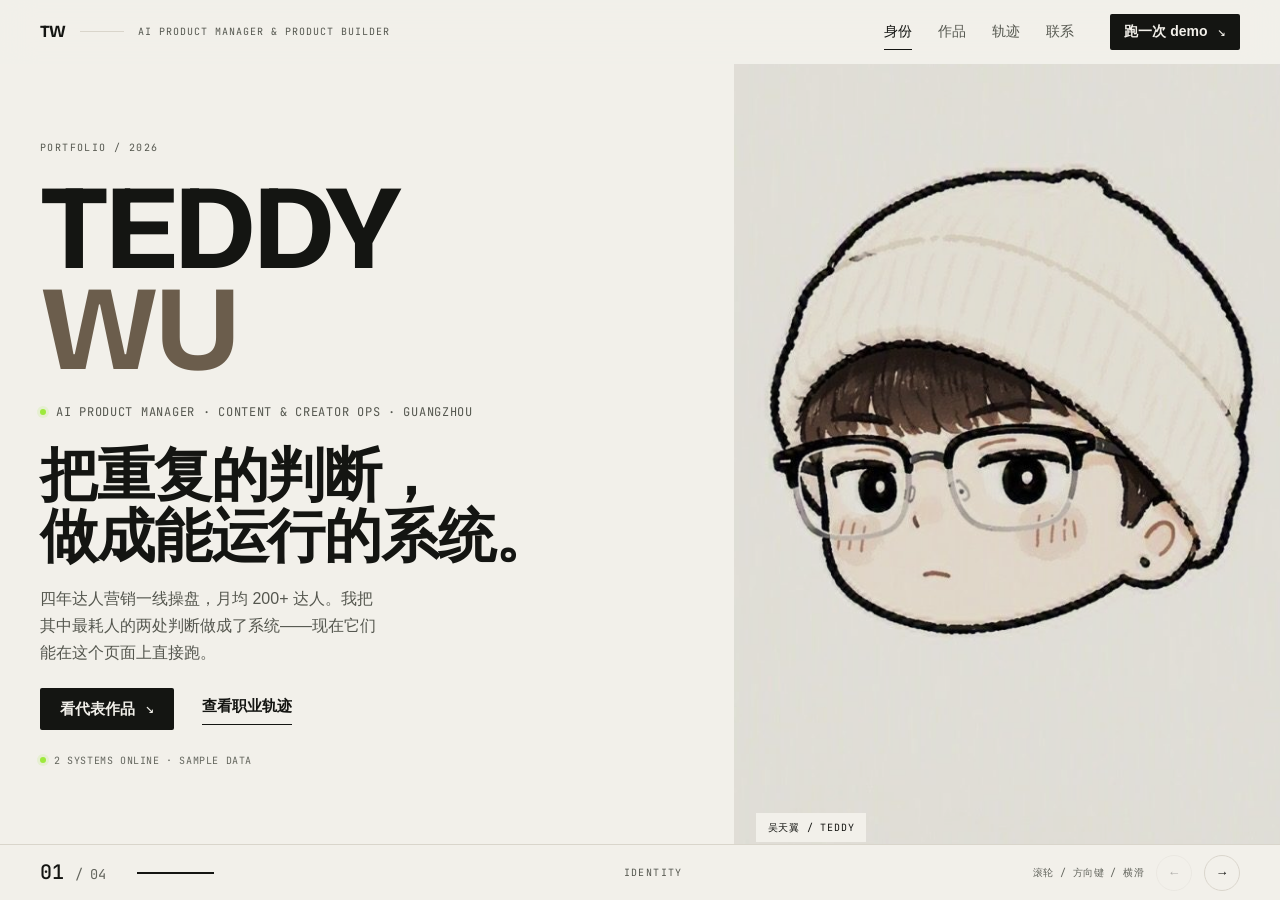
==== commit 96053c3d: "build: publish 137a54c0b2317eb46fd04362f8e3cea3ddbd6b19" ====
--- a/index.html
+++ b/index.html
@@ -6,12 +6,12 @@
 <title>Teddy Wu — AI 产品经理 · 把重复的判断做成能运行的系统</title>
 <meta name="description" content="AI 产品经理 Teddy Wu 的作品台。两套从达人营销一线流程做出来的 AI 系统：图文审核与达人推荐，可在线直接试用。">
 <meta name="author" content="Teddy Wu">
-<link rel="canonical" href="https://teddywu.site/">
+<link rel="canonical" href="https://teddywu-0506.github.io/">
 <meta property="og:type" content="website"><meta property="og:locale" content="zh_CN">
-<meta property="og:site_name" content="Teddy Wu"><meta property="og:url" content="https://teddywu.site/">
+<meta property="og:site_name" content="Teddy Wu"><meta property="og:url" content="https://teddywu-0506.github.io/">
 <meta property="og:title" content="Teddy Wu — AI 产品经理 · 把重复的判断做成能运行的系统">
 <meta property="og:description" content="两套从达人营销一线流程做出来的 AI 系统，可在线直接试用。">
-<meta property="og:image" content="/assets/img/og-home.png"><meta property="og:image:width" content="1200"><meta property="og:image:height" content="630">
+<meta property="og:image" content="https://teddywu-0506.github.io/assets/img/og-home.png"><meta property="og:image:width" content="1200"><meta property="og:image:height" content="630">
 <meta property="og:image:alt" content="Teddy Wu — AI 产品经理作品台，两个可运行的 AI 系统">
 <meta name="twitter:card" content="summary_large_image">
 <meta name="theme-color" content="#F2F0EA">
@@ -20,19 +20,14 @@
 <link rel="preload" href="/assets/fonts/BricolageGrotesque-normal-700.woff2" as="font" type="font/woff2" crossorigin>
 <link rel="preload" href="/assets/fonts/InterTight-normal-400.woff2" as="font" type="font/woff2" crossorigin>
 <link rel="preload" href="/assets/img/portrait-480.jpg" as="image" imagesrcset="/assets/img/portrait-480.jpg 480w, /assets/img/portrait-849.jpg 849w" imagesizes="(max-width:768px) 92vw, 46vw" fetchpriority="high">
-<link rel="stylesheet" href="/assets/css/fonts.css">
-<link rel="stylesheet" href="/assets/css/tokens.css">
-<link rel="stylesheet" href="/assets/css/base.css">
-<link rel="stylesheet" href="/assets/css/deck.css">
-<link rel="stylesheet" href="/assets/css/components.css">
-<link rel="stylesheet" href="/assets/css/pages.css">
+<link rel="stylesheet" href="/assets/css/site.css">
 <script>document.documentElement.className='js';</script><!-- Blank-page guard lives in the markup, not in a timer: #identity ships with
      is-active, so the first scene renders even if the module never executes.
      A watchdog here caused a 0.247 layout shift on throttled mobile, because the
      module runs after 1.6s and the flip to no-js was never undone. -->
 <script type="application/ld+json">
 {"@context":"https://schema.org","@type":"Person","name":"Teddy Wu","alternateName":"吴天翼","jobTitle":"AI Product Manager",
- "url":"https://teddywu.site/","email":"mailto:1502110191@qq.com","slogan":"I make AI useful.",
+ "url":"https://teddywu-0506.github.io/","email":"mailto:1502110191@qq.com","slogan":"I make AI useful.",
  "knowsLanguage":["zh-CN","en"],"address":{"@type":"PostalAddress","addressLocality":"Guangzhou","addressCountry":"CN"},
  "knowsAbout":["AI Product Management","Retrieval-Augmented Generation","Human-in-the-loop Design","Creator Marketing","Workflow Automation"],
  "makesOffer":[{"@type":"Offer","itemOffered":{"@type":"SoftwareApplication","name":"AI Content Review","applicationCategory":"BusinessApplication"}},
@@ -68,7 +63,7 @@
       <p class="id-eyebrow"><span class="dot dot--live" aria-hidden="true"></span>AI PRODUCT MANAGER · CONTENT &amp; CREATOR OPS · GUANGZHOU</p>
       <div>
         <h2 class="h2" lang="zh-CN">把重复的判断，<br>做成能运行的系统。</h2>
-        <p class="lede" style="margin-top:18px">四年达人营销一线操盘，月均 @@scale.creators@@ 达人。我把其中最耗人的两处判断做成了系统——现在它们能在这个页面上直接跑。</p>
+        <p class="lede" style="margin-top:18px">四年达人营销一线操盘，月均 200+ 达人。我把其中最耗人的两处判断做成了系统——现在它们能在这个页面上直接跑。</p>
       </div>
       <div class="id-actions">
         <a class="btn btn--solid" href="/#work" data-scene-link="work" data-track="hero_work">看代表作品 <span class="ar">↘</span></a>
@@ -110,15 +105,15 @@
           <p class="work-thesis">把散在人和文档里的品牌规则，变成机器能执行的判断。</p>
         </div>
         <div class="grid6">
-          <div class="cell"><span class="cell-label">问题</span><p class="cell-body">单条素材全链路审核 <strong>8–10min</strong>，规则散在老手脑子里和不同文档里。月均约 <strong>@@problem.volume@@</strong>。</p></div>
+          <div class="cell"><span class="cell-label">问题</span><p class="cell-body">单条素材全链路审核 <strong>8–10min</strong>，规则散在老手脑子里和不同文档里。月均约 <strong>600 条</strong>。</p></div>
           <div class="cell"><span class="cell-label">我的角色</span><p class="cell-body">定义审核链路、建模品牌规则、设计<strong>分层 Prompt</strong> 与人工兜底流程、度量效果。</p></div>
           <div class="cell"><span class="cell-label">关键决策</span><p class="cell-body">用 <strong>RAG 召回规则</strong> 而非 fine-tune——规则每周变，可标注样本只有约 400 条。</p></div>
           <div class="cell cell--result" role="button" tabindex="0" data-prov="prov-cr" aria-controls="prov-cr" aria-expanded="false">
             <span class="cell-label">业务结果</span>
-            <p class="cell-stat"><span class="stat">@@review.time@@</span></p>
-            <p class="cell-body">@@review.eff@@</p>
+            <p class="cell-stat"><span class="stat">10min → 3min</span></p>
+            <p class="cell-body">审核效率 +70% · 返稿占比 80%→40%</p>
             <span class="cell-arrow">口径 +</span>
-            <div class="provenance" id="prov-cr">@@review.prov@@</div>
+            <div class="provenance" id="prov-cr">口径：单条小红书图文从收到初稿到给出可执行意见的中位耗时。样本 约 600 条/月。时间窗 2025.03–2025.08。一稿通过率 10%→30%。</div>
           </div>
           <div class="cell cell--evidence"><span class="cell-label">真实证据</span><p class="cell-body">本页 demo 可直接验证：粘贴稿件，看规则命中、置信度与转人工。</p><div class="work-cta"><button class="btn btn--solid" data-demo-open data-track="open_demo_review">打开体验 <span class="ar">↗</span></button>
           <a class="btn btn--link" href="/work/content-review/" data-track="case_open">查看完整项目 <span class="ar">→</span></a></div></div>
@@ -157,12 +152,12 @@
           <div class="cell"><span class="cell-label">关键决策</span><p class="cell-body">用 <strong>场景权重重排</strong> 而非单一相似度——种草、品宣、拉新要的不是同一批人。</p></div>
           <div class="cell cell--result" role="button" tabindex="0" data-prov="prov-cm" aria-controls="prov-cm" aria-expanded="false">
             <span class="cell-label">业务结果</span>
-            <p class="cell-stat"><span class="stat">@@match.time@@</span></p>
-            <p class="cell-body">@@match.eff@@</p>
+            <p class="cell-stat"><span class="stat">30min → 5min</span></p>
+            <p class="cell-body">选号效率 +83% · 中选率 30%→50%</p>
             <span class="cell-arrow">口径 +</span>
-            <div class="provenance" id="prov-cm">@@match.prov@@</div>
-          </div>
-          <div class="cell cell--evidence"><span class="cell-label">真实证据</span><p class="cell-body">本页 demo 用 <strong>@@index.size@@ 条脱敏样例索引</strong>：填一份 brief，看召回与重排过程。</p><div class="work-cta"><button class="btn btn--solid" data-demo-open data-track="open_demo_match">打开体验 <span class="ar">↗</span></button>
+            <div class="provenance" id="prov-cm">口径：从收到 brief 到产出可提交候选池的中位耗时。样本 月均 200+ 达人筛选。时间窗 2025.06–2026.06。候选池匹配率 85%。</div>
+          </div>
+          <div class="cell cell--evidence"><span class="cell-label">真实证据</span><p class="cell-body">本页 demo 用 <strong>20 条脱敏样例索引</strong>：填一份 brief，看召回与重排过程。</p><div class="work-cta"><button class="btn btn--solid" data-demo-open data-track="open_demo_match">打开体验 <span class="ar">↗</span></button>
           <a class="btn btn--link" href="/work/creator-match/" data-track="case_open">查看完整项目 <span class="ar">→</span></a></div></div>
           <div class="cell"><span class="cell-label">下一步</span><p class="cell-body">报价与档期仍靠人工同步，<strong>没接实时数据源</strong>。索引规模与线上系统不一致。</p></div>
         </div>
@@ -172,12 +167,12 @@
           <div class="app-doc">
             <span class="kicker">BRIEF · 大促 / 家居日用</span>
             <h4>夏日洗护种草 · 小红书 · 腰部达人 12 位</h4>
-            <p>全索引 @@index.size@@ 位 → 场景权重重排 → 输出 8 位候选，附逐维解释。</p>
+            <p>全索引 20 位 → 场景权重重排 → 输出 8 位候选，附逐维解释。</p>
             <span class="app-tag">主题匹配 · 人设契合 · 粉丝画像</span>
           </div>
           <div class="app-metrics">
-            <div><b>top 8</b><span>from @@index.size@@-row index</span></div>
-            <div><b>@@index.size@@→8</b><span>index → rank</span></div>
+            <div><b>top 8</b><span>from 20-row index</span></div>
+            <div><b>20→8</b><span>index → rank</span></div>
             <div><b>5 dims</b><span>scored per creator</span></div>
           </div>
         </div>
@@ -224,7 +219,7 @@
     </div>
     <div id="tp-c" role="tabpanel" aria-labelledby="tt-c">
       <div class="career resolve-view">
-        <div class="career-col"><span class="cc-idx">01 / 2024.09 — NOW</span><h3 class="cc-org">阳狮集团 · 盛世长城</h3><p class="cc-role">Senior Media Executive / AIPM</p><p class="cc-scope">P&amp;G 汰渍全平台 Creator / KOL 营销</p><p class="cc-judge">规模让我必须把判断交给系统。</p><div class="cc-tags"><span>月200+达人</span><span>@@scale.spend@@月消耗</span><span>两套系统 0-1</span></div></div>
+        <div class="career-col"><span class="cc-idx">01 / 2024.09 — NOW</span><h3 class="cc-org">阳狮集团 · 盛世长城</h3><p class="cc-role">Senior Media Executive / AIPM</p><p class="cc-scope">P&amp;G 汰渍全平台 Creator / KOL 营销</p><p class="cc-judge">规模让我必须把判断交给系统。</p><div class="cc-tags"><span>月200+达人</span><span>100W+月消耗</span><span>两套系统 0-1</span></div></div>
         <div class="career-col"><span class="cc-idx">02 / 2023.04 — 2024.07</span><h3 class="cc-org">蓝色光标</h3><p class="cc-role">高级客户执行</p><p class="cc-scope">脉动、简爱百万级达人投放，头部 KOL 全案</p><p class="cc-judge">第一次意识到重复劳动是流程问题，不是我的问题。</p><div class="cc-tags"><span>头部KOL全案</span><span>SOP 沉淀</span></div></div>
         <div class="career-col"><span class="cc-idx">03 / 2021.11 — 2023.03</span><h3 class="cc-org">茉莉数科</h3><p class="cc-role">客户执行</p><p class="cc-scope">宝洁潘婷、飘柔抖音官号全链路运营</p><p class="cc-judge">内容合规不是「感觉不对」，是可以写成清单的。</p><div class="cc-tags"><span>官号运营</span><span>合规清单</span></div></div>
         <div class="career-col"><span class="cc-idx">04 / 2025 —</span><h3 class="cc-org">自建 AI 系统</h3><p class="cc-role">产品设计与落地</p><p class="cc-scope">图文审核 + 达人推荐两套系统</p><p class="cc-judge">规则写下来之后，机器就能接手。</p><div class="cc-tags"><span>RAG</span><span>分层Prompt</span><span>HITL</span></div></div>
@@ -238,7 +233,7 @@
         <div class="method"><span class="method-n">03</span><div><h4>给模型一个岗位，不是一个愿望</h4><p>拆成风险识别、规范校验、优化建议三层，每层只管一件事，输出必须是结构化字段。一层出错不牵连另外两层。</p></div></div>
         <div class="method"><span class="method-n">04</span><div><h4>在模型不确定的地方留人</h4><p>置信度低于阈值、规则库没命中、新品牌冷启动——这三种情况必须转人工，而不是硬猜。兜底是产品设计的一部分。</p></div></div>
         <div class="method"><span class="method-n">05</span><div><h4>让结果可复盘</h4><p>采纳和忽略都是数据。没有回流的审核系统，三个月后就会退化成没人信的提示器。</p></div></div>
-        <div class="risk-note"><h5>我现在最清楚的风险</h5><p>规则召回率 @@review.recall@@ 是在 3 个品牌、约 400 条规则下测的。品牌数继续增加时它会掉——多品牌规则冲突的仲裁我还没解决，这也是 AGENT LOOP 存在的原因。</p></div>
+        <div class="risk-note"><h5>我现在最清楚的风险</h5><p>规则召回率 92% 是在 3 个品牌、约 400 条规则下测的。品牌数继续增加时它会掉——多品牌规则冲突的仲裁我还没解决，这也是 AGENT LOOP 存在的原因。</p></div>
       </div>
     </div>
     <p class="ghost ghost--br" aria-hidden="true">TW</p>
--- a/assets/css/site.css
+++ b/assets/css/site.css
@@ -0,0 +1,872 @@
+/* ==== fonts.css ==== */
+/* self-hosted latin subsets - regenerate with: python3 tools/fonts.py
+/* self-hosted latin subsets */
+@font-face{font-family:'Bricolage Grotesque';font-style:normal;font-weight:500;font-display:swap;src:url('/assets/fonts/BricolageGrotesque-normal-500.woff2') format('woff2');unicode-range:U+0000-00FF, U+0131, U+0152-0153, U+02BB-02BC, U+02C6, U+02DA, U+02DC, U+0304, U+0308, U+0329, U+2000-206F, U+20AC, U+2122, U+2191, U+2193, U+2212, U+2215, U+FEFF, U+FFFD;}
+@font-face{font-family:'Bricolage Grotesque';font-style:normal;font-weight:700;font-display:swap;src:url('/assets/fonts/BricolageGrotesque-normal-700.woff2') format('woff2');unicode-range:U+0000-00FF, U+0131, U+0152-0153, U+02BB-02BC, U+02C6, U+02DA, U+02DC, U+0304, U+0308, U+0329, U+2000-206F, U+20AC, U+2122, U+2191, U+2193, U+2212, U+2215, U+FEFF, U+FFFD;}
+@font-face{font-family:'Inter Tight';font-style:normal;font-weight:400;font-display:swap;src:url('/assets/fonts/InterTight-normal-400.woff2') format('woff2');unicode-range:U+0000-00FF, U+0131, U+0152-0153, U+02BB-02BC, U+02C6, U+02DA, U+02DC, U+0304, U+0308, U+0329, U+2000-206F, U+20AC, U+2122, U+2191, U+2193, U+2212, U+2215, U+FEFF, U+FFFD;}
+@font-face{font-family:'Inter Tight';font-style:normal;font-weight:600;font-display:swap;src:url('/assets/fonts/InterTight-normal-600.woff2') format('woff2');unicode-range:U+0000-00FF, U+0131, U+0152-0153, U+02BB-02BC, U+02C6, U+02DA, U+02DC, U+0304, U+0308, U+0329, U+2000-206F, U+20AC, U+2122, U+2191, U+2193, U+2212, U+2215, U+FEFF, U+FFFD;}
+@font-face{font-family:'JetBrains Mono';font-style:normal;font-weight:400;font-display:swap;src:url('/assets/fonts/JetBrainsMono-normal-400.woff2') format('woff2');unicode-range:U+0000-00FF, U+0131, U+0152-0153, U+02BB-02BC, U+02C6, U+02DA, U+02DC, U+0304, U+0308, U+0329, U+2000-206F, U+20AC, U+2122, U+2191, U+2193, U+2212, U+2215, U+FEFF, U+FFFD;}
+@font-face{font-family:'JetBrains Mono';font-style:normal;font-weight:500;font-display:swap;src:url('/assets/fonts/JetBrainsMono-normal-500.woff2') format('woff2');unicode-range:U+0000-00FF, U+0131, U+0152-0153, U+02BB-02BC, U+02C6, U+02DA, U+02DC, U+0304, U+0308, U+0329, U+2000-206F, U+20AC, U+2122, U+2191, U+2193, U+2212, U+2215, U+FEFF, U+FFFD;}
+
+/* ==== tokens.css ==== */
+/* ============ LAYER 1 · PRIMITIVE ============ */
+:root{
+  --paper-0:#ffffff; --paper-1:#F2F0EA; --paper-2:#E8E5DD;
+  --ink-900:#141512; --ink-700:#3A3C36; --ink-600:#55574F; --ink-500:#63655D; --ink-400:#9A9C93;
+  --line-1:#D9D5CB; --line-2:#2E302A;
+  --signal-500:#9DE93C; --signal-700:#4F6E10;   /* measured 5.16:1 on paper; #5E8218 was 3.94:1 */ --signal-100:#E7F5D0;
+  --warm-500:#6B5D4C;   /* measured 5.59:1 on paper; #8A7A66 was 3.64:1 */
+  --pass:#4E7A2E; --warn:#B87A1F; --fail:#B23A2E; --info:#3A5F8A;
+
+  --f-display:"Bricolage Grotesque","Helvetica Neue",Arial,sans-serif;
+  --f-body:"Inter Tight",Inter,-apple-system,"Segoe UI","PingFang SC","Hiragino Sans GB","Microsoft YaHei",sans-serif;
+  --f-mono:"JetBrains Mono",ui-monospace,"SFMono-Regular",Consolas,monospace;
+  /* System serif on purpose. Newsreader was declared for this slot and shipped 24 KB of
+     woff2 that no page ever fetched - every <em> in the site is CJK and fell through to
+     PingFang anyway. Same intent, one fewer asset to keep honest. */
+  --f-serif:Georgia,"Times New Roman","Songti SC",serif;
+  --f-cjk:"PingFang SC","Hiragino Sans GB","Microsoft YaHei","Noto Sans CJK SC",sans-serif;
+
+  /* LAYER 3 · COMPONENT */
+  --header-h:64px; --rail-h:56px; --stage-h:calc(100svh - var(--rail-h) - var(--header-h));
+  --gutter:56px; --stage-max:1600px; --content-max:1200px; --measure:720px;
+  --r-ui:4px; --r-window:8px; --r-chip:999px; --btn-r:2px;
+  --panel-shadow:0 20px 60px -16px rgba(20,21,18,.30);
+  --ease:cubic-bezier(.2,.7,.2,1);
+  /* measured from the reference implementation */
+  --ease-scene:cubic-bezier(.76,0,.24,1);
+  --ease-out-expo:cubic-bezier(.16,1,.3,1);
+  --dur-clip:.92s; --dur-fade:.48s; --dur-scale:1.1s; --dur-veil:.94s;
+  --s-section:64px; --s-block:40px; --s-tight:20px; --s-micro:10px;
+
+  /* TYPE SCALE · desktop 1440 */
+  --name-xl:148px; --h2-cjk:72px; --product-name:88px;
+  --h3:30px; --h4:20px; --body-l:19px; --body:17px; --body-s:14px;
+  --caption:12px; --micro:10px; --btn:15px; --stat-l:56px; --stat:32px;
+  --rail-num:20px; --ghost:200px;
+}
+/* ============ LAYER 2 · SEMANTIC (theme packs) ============ */
+:root,[data-theme="paper"]{
+  --bg-page:var(--paper-1); --bg-surface:var(--paper-2);
+  --text-primary:var(--ink-900); --text-secondary:var(--ink-600); --text-quiet:var(--ink-500);
+  --border:var(--line-1); --accent:var(--signal-700); --dot:var(--signal-500);
+  --btn-bg:var(--ink-900); --btn-fg:var(--paper-1);
+  --btn-bg-hover:var(--signal-500); --btn-fg-hover:var(--ink-900);
+  --ghost-color:var(--warm-500);
+}
+[data-theme="ink"]{
+  --bg-page:var(--ink-900); --bg-surface:#1B1D19;
+  --text-primary:var(--paper-1); --text-secondary:#9FA197; --text-quiet:#8B8D84;
+  --border:var(--line-2); --accent:var(--signal-500); --dot:var(--signal-500);
+  --btn-bg:var(--paper-1); --btn-fg:var(--ink-900);
+  --btn-bg-hover:var(--signal-500); --btn-fg-hover:var(--ink-900);
+  --ghost-color:var(--paper-1);
+}
+/* ============ BREAKPOINTS ============ */
+@media (max-width:1280px){
+  :root{--gutter:40px;--name-xl:124px;--h2-cjk:62px;--product-name:74px;--h3:27px;--h4:19px;
+    --body-l:18px;--body:16px;--caption:12px;--stat-l:48px;--stat:28px;--ghost:170px;
+    --s-section:56px;--s-block:36px}
+}
+@media (max-width:768px){
+  :root{--gutter:28px;--header-h:58px;--rail-h:52px;
+    --name-xl:92px;--h2-cjk:46px;--product-name:54px;--h3:24px;--h4:18px;
+    --body-l:17px;--body:16px;--body-s:13.5px;--caption:11px;--btn:14px;
+    --stat-l:38px;--stat:24px;--rail-num:17px;--ghost:0px;
+    --s-section:44px;--s-block:28px;--s-tight:16px;--stage-h:auto}
+}
+@media (max-width:480px){
+  :root{--gutter:20px;--name-xl:62px;--h2-cjk:34px;--product-name:40px;--h3:21px;
+    --body-l:16.5px;--body:15.5px;--body-s:13px;--caption:10.5px;--stat-l:30px;--stat:21px}
+}
+
+/* ==== base.css ==== */
+*,*::before,*::after{box-sizing:border-box}
+html{-webkit-text-size-adjust:100%;background:var(--paper-1);scroll-behavior:smooth;overflow-x:clip}
+body{margin:0;background:var(--bg-page);color:var(--text-primary);
+  font-family:var(--f-body);font-size:var(--body);line-height:1.72;
+  -webkit-font-smoothing:antialiased;text-rendering:optimizeLegibility;overflow-x:clip}
+::selection{background:var(--signal-500);color:var(--ink-900)}
+a{color:inherit;text-decoration:none}
+button,input,select,textarea{font:inherit;color:inherit}
+button{cursor:pointer;background:none;border:0;padding:0}
+img{display:block;max-width:100%}
+h1,h2,h3,h4,p{margin:0}
+:focus-visible{outline:2px solid var(--accent);outline-offset:2px;border-radius:1px}
+/* The !important here is load-bearing: .work-panel{display:grid} and friends live in a
+   later file, so a bare [hidden] would lose to them on source order alone. Any rule that
+   deliberately un-hides (the html.no-js fallbacks in components.css) has to carry
+   !important as well and win on specificity instead. */
+[hidden]{display:none!important}
+
+/* ---- typography utilities ---- */
+.mono{font-family:var(--f-mono);font-variant-numeric:tabular-nums}
+.kicker,.micro,.cell-label,.tag{font-family:var(--f-mono);text-transform:uppercase;
+  letter-spacing:.08em;font-size:var(--micro);font-weight:400;color:var(--text-secondary)}
+.kicker{font-size:var(--caption);letter-spacing:.06em}
+.name{font-family:var(--f-display);font-weight:700;font-size:var(--name-xl);
+  line-height:.86;letter-spacing:-.045em;text-transform:uppercase}
+.name .b{color:var(--text-primary)} .name .c{color:var(--warm-500)}
+.h2{font-family:var(--f-cjk);font-weight:700;font-size:var(--h2-cjk);
+  line-height:1.06;letter-spacing:-.02em}
+.product-name{font-family:var(--f-display);font-weight:700;font-size:var(--product-name);
+  line-height:.95;letter-spacing:-.04em;text-transform:uppercase}
+.h3{font-family:var(--f-cjk);font-weight:700;font-size:var(--h3);line-height:1.15;letter-spacing:-.02em}
+.h4{font-size:var(--h4);font-weight:600;line-height:1.3;letter-spacing:-.01em}
+.lede{font-family:var(--f-cjk);font-size:var(--body-l);line-height:1.7;color:var(--text-secondary);max-width:42ch}
+.prose{font-family:var(--f-cjk);font-size:var(--body);line-height:1.78;color:var(--text-secondary);max-width:62ch}
+.prose strong,.cell-body strong{color:var(--text-primary);font-weight:600}
+em{font-family:var(--f-serif);font-style:italic;font-weight:400;letter-spacing:-.01em}
+.stat{font-family:var(--f-mono);font-variant-numeric:tabular-nums;font-weight:500;
+  font-size:var(--stat);letter-spacing:-.02em;line-height:1}
+.stat-l{font-size:var(--stat-l);letter-spacing:-.03em}
+.sr-only{position:absolute;width:1px;height:1px;padding:0;margin:-1px;overflow:hidden;
+  clip:rect(0 0 0 0);white-space:nowrap;border:0}
+.skip{position:absolute;left:var(--gutter);top:-60px;z-index:60;background:var(--ink-900);
+  color:var(--paper-1);padding:10px 16px;font-size:var(--body-s)}
+.skip:focus{top:12px}
+
+/* ---- layout helpers ---- */
+.stage-inner{width:min(var(--stage-max),100% - (var(--gutter) * 2));margin-inline:auto}
+.rule{height:1px;background:var(--border);border:0}
+.dot{display:inline-block;width:6px;height:6px;border-radius:50%;background:var(--dot);
+  box-shadow:0 0 0 3px color-mix(in srgb,var(--dot) 14%,transparent)}
+@keyframes pulse{0%,100%{transform:scale(1);opacity:1}50%{transform:scale(1.35);opacity:.55}}
+.dot--live{animation:pulse 1.6s var(--ease) infinite}
+
+/* ==== deck.css ==== */
+/* ============ HEADER ============ */
+.site-header{position:fixed;z-index:40;inset:0 0 auto;height:var(--header-h);color:var(--text-primary);
+  display:flex;align-items:center;gap:28px;padding:0 var(--gutter);
+  background:color-mix(in srgb,var(--bg-page) 86%,transparent);
+  -webkit-backdrop-filter:blur(16px) saturate(1.3);backdrop-filter:blur(16px) saturate(1.3);
+  border-bottom:1px solid transparent;
+  transition:background .45s var(--ease),border-color .45s var(--ease),color .45s}
+.site-header.is-stuck{border-bottom-color:var(--border)}
+.brand{display:flex;align-items:center;gap:14px;flex:0 0 auto}
+.brand-mark{font-family:var(--f-display);font-weight:700;font-size:17px;letter-spacing:-.03em}
+.brand-rule{width:44px;height:1px;background:var(--border)}
+.brand-sub{font-family:var(--f-mono);font-size:var(--micro);letter-spacing:.1em;
+  text-transform:uppercase;color:var(--text-secondary);white-space:nowrap}
+.nav{display:flex;gap:26px;margin-left:auto;font-family:var(--f-cjk);font-size:var(--body-s);color:var(--text-secondary)}
+.nav a{position:relative;padding-block:6px;transition:color .2s}
+.nav a::after{content:'';position:absolute;left:0;right:0;bottom:0;height:1px;
+  background:var(--text-primary);transform:scaleX(0);transform-origin:left;transition:transform .25s var(--ease)}
+.nav a:hover{color:var(--text-primary)}
+.nav a[aria-current="true"]{color:var(--text-primary)}
+.nav a[aria-current="true"]::after{transform:scaleX(1)}
+.header-cta{margin-left:8px}
+
+/* ============ STAGE ============ */
+.stage{position:relative;margin-top:var(--header-h);height:var(--stage-h);overflow:hidden;isolation:isolate}
+.scene-stack{position:absolute;inset:0}
+.scene{position:absolute;inset:0;display:flex;flex-direction:column;
+  background:var(--bg-page);color:var(--text-primary);
+  clip-path:inset(0 0 0 100%);visibility:hidden;opacity:0;pointer-events:none;
+  transform:scale(1.025);overflow:hidden;
+  transition:clip-path var(--dur-clip) var(--ease-scene),opacity var(--dur-fade) ease,
+             transform var(--dur-scale) var(--ease-out-expo),visibility 0s linear var(--dur-clip)}
+.scene.is-active{clip-path:inset(0);visibility:visible;opacity:1;pointer-events:auto;
+  transform:scale(1);z-index:3;transition-delay:0s}
+.scene-body{flex:1 1 auto;min-height:0;overflow-y:auto;overscroll-behavior-y:contain;
+  scrollbar-width:none;display:flex;flex-direction:column;justify-content:center}
+.scene-body::-webkit-scrollbar{display:none}
+.scene-pad{width:min(var(--stage-max),100% - (var(--gutter) * 2));margin-inline:auto;padding-block:var(--s-section)}
+
+/* ---- sweeping difference veil on every scene change ---- */
+.veil{position:absolute;inset:0;z-index:40;pointer-events:none;overflow:hidden;visibility:hidden}
+.veil i{position:absolute;inset:0;width:42%;transform:translate(-110%) skew(-5deg);
+  mix-blend-mode:difference;
+  background:linear-gradient(90deg,#0000,#ffffff94 47%,#10100fc7 52%,#0000)}
+.stage.is-cutting .veil{visibility:visible}
+.stage.is-cutting .veil i{animation:optical-cut var(--dur-veil) var(--ease-scene) both}
+.stage.is-cutting[data-direction="backward"] .veil i{animation-name:optical-cut-back}
+@keyframes optical-cut{from{transform:translate(-110%) skew(-5deg)}to{transform:translate(350%) skew(-5deg)}}
+@keyframes optical-cut-back{from{transform:translate(350%) skew(-5deg)}to{transform:translate(-110%) skew(-5deg)}}
+
+/* ---- content resolve: replayed every time a scene becomes active ---- */
+.scene .resolve{animation:none}
+.scene.is-active .resolve{animation:content-resolve .92s var(--ease-out-expo) .15s both}
+.scene.is-active .resolve-copy{animation:copy-resolve .68s var(--ease-out-expo) .15s both}
+.scene.is-active .resolve-focus{animation:focus-resolve .76s var(--ease-out-expo) .15s both}
+.scene.is-active .resolve-view{animation:view-resolve .56s var(--ease-out-expo) .1s both}
+@keyframes content-resolve{from{filter:blur(9px);opacity:0}to{filter:blur(0);opacity:1}}
+@keyframes copy-resolve{from{filter:blur(7px);opacity:0;transform:translate(-1rem)}to{filter:blur(0);opacity:1;transform:translate(0)}}
+@keyframes focus-resolve{from{clip-path:circle(18% at 58% 48%);filter:blur(8px);opacity:.35;transform:scale(.97)}
+  to{clip-path:circle(82%);filter:blur(0);opacity:1;transform:scale(1)}}
+@keyframes view-resolve{from{clip-path:inset(0 0 45%);opacity:0;transform:translateY(.8rem)}to{clip-path:inset(0);opacity:1;transform:translateY(0)}}
+
+/* vertical mode: no-js fallback + <=768px */
+html.no-js .stage, .stage.is-vertical{height:auto;overflow:visible;isolation:auto}
+html.no-js .scene-stack, .stage.is-vertical .scene-stack{position:static}
+html.no-js .scene, .stage.is-vertical .scene{position:relative;inset:auto;height:auto;min-height:0;
+  visibility:visible;opacity:1;pointer-events:auto;transform:none;clip-path:none;
+  transition:none;border-top:1px solid var(--border);overflow:visible}
+html.no-js .scene:first-child, .stage.is-vertical .scene:first-child{border-top:0}
+html.no-js .scene-body, .stage.is-vertical .scene-body{overflow:visible;min-height:0}
+.stage.is-vertical .scene{scroll-margin-top:var(--header-h)}
+.stage.is-vertical .veil{display:none}
+.stage.is-vertical .scene .resolve,.stage.is-vertical .scene .resolve-copy,
+.stage.is-vertical .scene .resolve-focus,.stage.is-vertical .scene .resolve-view{animation:none}
+
+/* ============ PROGRESS RAIL ============ */
+.rail{position:fixed;z-index:40;inset:auto 0 0;height:var(--rail-h);color:var(--text-primary);
+  display:flex;align-items:center;gap:clamp(14px,3vw,32px);padding:0 var(--gutter);
+  padding-bottom:env(safe-area-inset-bottom);
+  background:color-mix(in srgb,var(--bg-page) 90%,transparent);
+  -webkit-backdrop-filter:blur(16px);backdrop-filter:blur(16px);
+  border-top:1px solid var(--border);transition:background .45s var(--ease),border-color .45s}
+.rail-index{font-family:var(--f-mono);font-size:var(--rail-num);font-weight:500;
+  letter-spacing:-.02em;white-space:nowrap}
+.rail-index .tot{font-size:.68em;color:var(--text-quiet);font-weight:400}
+.rail-segs{display:flex;align-items:center;gap:8px;flex:1;max-width:440px}
+.rail-seg{position:relative;height:2px;background:transparent;overflow:hidden}
+.rail-seg::after{content:'';position:absolute;inset:-11px 0;cursor:pointer}
+.rail-seg.w10{flex:10 1 0}.rail-seg.w22{flex:22 1 0}.rail-seg.w16{flex:16 1 0}.rail-seg.w06{flex:6 1 0}
+.rail-seg i{display:block;height:100%;width:100%;background:var(--border);
+  transform:scaleX(0);transform-origin:left;opacity:.3;
+  transition:opacity .35s ease,transform .7s var(--ease-scene)}
+.rail-seg.is-passed i,.rail-seg.is-current i{background:var(--text-primary);opacity:.85;transform:scaleX(1)}
+.rail-seg.is-current i{opacity:1}
+.rail-seg:hover i,.rail-seg:focus-visible i{background:var(--signal-500);opacity:1}
+
+.rail-name{font-family:var(--f-mono);font-size:var(--micro);letter-spacing:.14em;
+  text-transform:uppercase;color:var(--text-secondary);min-width:88px;text-align:center}
+.rail-nav{display:flex;align-items:center;gap:12px;margin-left:auto}
+.rail-arrow{width:36px;height:36px;border:1px solid var(--border);border-radius:50%;
+  display:grid;place-items:center;font-size:13px;color:var(--text-primary);
+  transition:background .2s var(--ease),color .2s,transform .2s,border-color .2s}
+.rail-arrow:hover:not([disabled]){background:var(--text-primary);color:var(--bg-page);border-color:var(--text-primary)}
+.rail-arrow[disabled]{opacity:.3;cursor:not-allowed}
+.rail-hint{font-family:var(--f-mono);font-size:var(--micro);letter-spacing:.04em;color:var(--text-quiet)}
+.rail-jump{display:none}
+.rail-live{position:absolute;width:1px;height:1px;overflow:hidden;clip:rect(0 0 0 0)}
+
+@media (max-width:1050px){.rail-hint{display:none}.brand-rule,.brand-sub{display:none}}
+@media (max-width:768px){
+  .rail{gap:12px}
+  .rail-index,.rail-segs,.rail-name{display:none}
+  .rail-jump{display:block;position:relative;margin-right:auto}
+  .rail-jump summary{list-style:none;cursor:pointer;display:flex;align-items:center;gap:10px;
+    height:36px;padding:0 14px;border:1px solid var(--border);border-radius:var(--r-chip);
+    font-family:var(--f-mono);font-size:var(--micro);letter-spacing:.08em;text-transform:uppercase}
+  .rail-jump summary::-webkit-details-marker{display:none}
+  .rail-jump summary::after{content:'';width:5px;height:5px;border-right:1px solid currentColor;
+    border-bottom:1px solid currentColor;transform:rotate(-45deg) translateY(-2px)}
+  .rail-jump[open] .rail-menu{display:grid}
+  .rail-menu{position:absolute;bottom:calc(100% + 10px);left:0;min-width:220px;padding:6px;
+    display:grid;gap:2px;background:var(--bg-page);border:1px solid var(--border);
+    border-radius:var(--r-window);box-shadow:var(--panel-shadow)}
+  .rail-menu a{display:flex;justify-content:space-between;gap:16px;padding:11px 12px;
+    font-family:var(--f-mono);font-size:var(--micro);letter-spacing:.06em;text-transform:uppercase;
+    border-radius:var(--r-ui)}
+  .rail-menu a:hover,.rail-menu a[aria-current="true"]{background:var(--bg-surface)}
+  .nav{display:none}
+  .header-cta{margin-left:auto}
+}
+
+/* ==== components.css ==== */
+/* ============ BUTTONS ============ */
+.btn{display:inline-flex;align-items:center;gap:10px;font-size:var(--btn);font-weight:600;
+  font-family:var(--f-cjk);letter-spacing:0;white-space:nowrap;
+  transition:background .2s var(--ease),color .2s,border-color .2s,gap .2s var(--ease),transform .12s}
+.btn .ar{font-family:var(--f-mono);font-weight:400;transition:transform .2s var(--ease)}
+.btn:hover .ar{transform:translate(3px,3px)}
+.btn--solid{height:46px;padding:0 20px;background:var(--btn-bg);color:var(--btn-fg);border-radius:var(--btn-r)}
+.btn--solid:hover{background:var(--btn-bg-hover);color:var(--btn-fg-hover)}
+.btn--solid:active{transform:translateY(1px)}
+.btn--link{position:relative;padding-bottom:5px;border-bottom:1px solid var(--text-primary)}
+.btn--link::after{content:'';position:absolute;left:0;bottom:-1px;width:0;height:2px;background:var(--text-primary);transition:width .25s var(--ease)}
+.btn--link:hover::after{width:100%}
+.btn[disabled]{opacity:.4;pointer-events:none}
+.btn--sm{height:36px;font-size:var(--body-s);padding:0 14px}
+.btn[aria-busy="true"]{position:relative;color:transparent}
+.btn[aria-busy="true"]::before{content:'';position:absolute;inset:0;margin:auto;width:16px;height:16px;
+  border:2px solid color-mix(in srgb,currentColor 30%,transparent);border-top-color:var(--btn-fg);
+  border-radius:50%;animation:spin .7s linear infinite}
+@keyframes spin{to{transform:rotate(360deg)}}
+
+/* ============ GHOST WORDMARK ============ */
+.ghost{position:absolute;z-index:0;pointer-events:none;user-select:none;white-space:nowrap;
+  font-family:var(--f-display);font-weight:700;font-size:var(--ghost);line-height:.8;
+  letter-spacing:-.05em;text-transform:uppercase;color:var(--ghost-color);opacity:.055}
+.ghost--br{right:calc(var(--gutter) * -1);bottom:-.18em}
+.ghost--r{right:-.06em;top:50%;transform:translateY(-50%)}
+
+/* ============ SCENE 1 · IDENTITY ============ */
+/* The portrait stretches to the grid row. Without a definite row height the row
+   tracks the text column, so any reflow above moves the portrait box (0.26 CLS).
+   min-height:100% pins the row to the scene instead. */
+.scene--identity .scene-pad{position:relative;display:grid;grid-template-columns:1.18fr .82fr;
+  gap:clamp(28px,4.4vw,72px);align-items:center;padding-block:clamp(18px,4vh,48px);min-height:100%}
+.id-left{display:grid;gap:clamp(20px,3.4vh,36px);position:relative;z-index:1}
+.id-year{font-family:var(--f-mono);font-size:var(--micro);letter-spacing:.14em;text-transform:uppercase;color:var(--text-secondary)}
+.id-eyebrow{font-family:var(--f-mono);font-size:var(--caption);letter-spacing:.06em;text-transform:uppercase;
+  color:var(--text-secondary);display:flex;align-items:center;gap:10px;flex-wrap:wrap}
+.id-actions{display:flex;align-items:center;gap:28px;flex-wrap:wrap}
+.id-status{font-family:var(--f-mono);font-size:var(--micro);letter-spacing:.06em;color:var(--text-quiet);
+  display:flex;align-items:center;gap:8px;text-transform:uppercase}
+.portrait{position:relative;align-self:stretch;min-height:0}
+.portrait-frame{position:absolute;inset:calc(var(--header-h) * -1) calc(var(--gutter) * -1) calc(var(--rail-h) * -1) -8%;
+  overflow:hidden;background:var(--paper-2)}
+.portrait-frame img{width:100%;height:100%;object-fit:cover;object-position:center 28%}
+.portrait-frame img{filter:grayscale(.18) contrast(1.03)}
+.portrait-cap{position:absolute;left:22px;right:auto;bottom:22px;padding:6px 12px;
+  background:var(--paper-1);font-family:var(--f-mono);font-size:var(--micro);letter-spacing:.08em;text-transform:uppercase}
+/* placeholder illustration blends into paper; drop this class when a real photo replaces it */
+.portrait-frame--illus img{background:var(--paper-1);mix-blend-mode:multiply;filter:none}
+.lede{max-width:38ch}
+@media (max-width:768px){
+  .scene--identity .scene-pad{grid-template-columns:1fr;gap:28px}
+  .portrait-frame{position:relative;inset:auto;aspect-ratio:4/5;max-height:340px}
+  .portrait-cap{left:0;bottom:0}
+}
+
+/* ============ SCENE 2 · WORK ============ */
+.scene--work .scene-pad{display:grid;gap:clamp(16px,2.6vh,28px)}
+.work-head{display:flex;align-items:baseline;justify-content:space-between;gap:20px;flex-wrap:wrap}
+.switcher{display:flex;gap:0;border-top:1px solid var(--border)}
+.switcher [role="tab"]{position:relative;display:grid;gap:5px;padding:14px 22px 14px 0;margin-right:26px;
+  text-align:left;border-top:2px solid transparent;margin-top:-1px;transition:border-color .2s,opacity .2s;opacity:.6}
+.switcher [role="tab"]:hover{opacity:.85}
+.switcher [role="tab"][aria-selected="true"]{border-top-color:var(--text-primary);opacity:1}
+.sw-idx{font-family:var(--f-mono);font-size:var(--micro);letter-spacing:.08em;color:var(--text-secondary)}
+.sw-name{font-family:var(--f-display);font-weight:600;font-size:clamp(15px,1.35vw,19px);letter-spacing:-.01em;text-transform:uppercase}
+.sw-cn{font-family:var(--f-cjk);font-size:var(--body-s);font-weight:600}
+.sw-state{font-family:var(--f-mono);font-size:var(--micro);letter-spacing:.05em;color:var(--text-quiet);text-transform:uppercase}
+@media (max-width:768px){
+  .switcher{overflow-x:auto;scroll-snap-type:x mandatory;-webkit-overflow-scrolling:touch;
+    scrollbar-width:none;padding-bottom:4px}
+  .switcher::-webkit-scrollbar{display:none}
+  .switcher [role="tab"]{flex:0 0 auto;scroll-snap-align:start;padding-right:18px;margin-right:18px}
+}
+
+.work-panel{display:grid;grid-template-columns:7fr 5fr;gap:clamp(24px,3.4vw,56px);align-items:start;
+  position:relative;z-index:1}
+.work-panel.is-live{grid-template-columns:4fr 8fr}
+.work-intro{display:grid;gap:12px;margin-bottom:clamp(16px,2.4vh,26px)}
+.work-thesis{font-family:var(--f-cjk);font-size:clamp(17px,1.5vw,21px);font-weight:600;line-height:1.45;max-width:34ch}
+.work-cn-name{font-family:var(--f-cjk);font-size:clamp(18px,1.6vw,22px);font-weight:700;color:var(--warm-500);letter-spacing:.01em}
+
+/* six-cell grid */
+.grid6{display:grid;grid-template-columns:1fr 1fr;border-top:1px solid var(--border);border-left:1px solid var(--border)}
+.cell{padding:clamp(12px,1.6vh,18px) clamp(12px,1.4vw,20px);border-right:1px solid var(--border);
+  border-bottom:1px solid var(--border);position:relative;transition:background .2s}
+.cell-label{display:block;margin-bottom:7px}
+.cell-body{font-family:var(--f-cjk);font-size:var(--body-s);line-height:1.62;color:var(--text-secondary)}
+.cell--result{cursor:pointer}
+.cell--result:hover,.cell--evidence:hover{background:color-mix(in srgb,var(--signal-500) 7%,transparent)}
+.cell--result::before,.cell--evidence::before{content:'';position:absolute;left:-1px;top:0;bottom:0;width:2px;
+  background:var(--signal-500);transform:scaleY(0);transform-origin:top;transition:transform .22s var(--ease)}
+.cell--result:hover::before,.cell--evidence:hover::before{transform:scaleY(1)}
+.cell-stat{display:flex;align-items:baseline;gap:8px;flex-wrap:wrap;margin-bottom:6px}
+.cell-stat .stat{font-size:clamp(22px,2.2vw,30px)}
+.cell-arrow{position:absolute;right:14px;bottom:12px;font-family:var(--f-mono);font-size:var(--micro);color:var(--accent)}
+.provenance{display:none;padding:10px 0 0;font-family:var(--f-mono);font-size:var(--micro);
+  line-height:1.6;letter-spacing:.02em;color:var(--text-quiet);text-transform:none}
+.provenance.is-open{display:block}
+.work-cta{display:flex;align-items:center;gap:26px;padding-top:clamp(12px,1.8vh,20px);flex-wrap:wrap}
+@media (max-width:1050px){.work-panel,.work-panel.is-live{grid-template-columns:1fr}}
+@media (max-width:768px){.grid6{grid-template-columns:1fr}}
+
+/* ============ INK PRODUCT PANEL ============ */
+.panel{background:var(--ink-900);color:var(--paper-1);border-radius:var(--r-window);
+  padding:clamp(14px,1.5vw,20px);position:relative;overflow:hidden}
+.panel--preview{box-shadow:0 12px 40px -18px rgba(20,21,18,.45)}
+.work-panel.is-live .panel{box-shadow:var(--panel-shadow)}
+.panel-bar{display:flex;align-items:center;gap:8px;padding-bottom:12px;margin-bottom:14px;
+  border-bottom:1px solid var(--line-2);font-family:var(--f-mono);font-size:var(--micro);
+  letter-spacing:.06em;color:#A9ACA3;text-transform:uppercase}
+.panel-bar i{width:7px;height:7px;border-radius:50%;background:#4A4E47;flex:0 0 auto}
+.panel-bar .ttl{margin-left:6px;color:#B4B8AE}
+.panel-bar .st{margin-left:auto;display:flex;align-items:center;gap:7px;color:var(--signal-500)}
+.panel-bar .st i{background:var(--signal-500);box-shadow:none;width:5px;height:5px}
+.panel-note{font-family:var(--f-mono);font-size:var(--micro);letter-spacing:.05em;
+  color:#8E9188;text-transform:uppercase;padding-top:12px;border-top:1px solid var(--line-2);margin-top:14px}
+@media (max-width:768px){.work-panel.is-live .panel{border-radius:0;margin-inline:calc(var(--gutter) * -1)}}
+
+/* ============ APP WINDOW (light UI on ink) ============ */
+.app{background:var(--paper-1);color:var(--ink-900);border-radius:var(--r-ui);overflow:hidden}
+.app-doc{padding:clamp(14px,1.5vw,20px)}
+.app-doc h4{font-family:var(--f-cjk);font-size:clamp(15px,1.3vw,18px);font-weight:600;line-height:1.4;margin:12px 0 10px}
+.app-doc p{font-family:var(--f-cjk);font-size:var(--body-s);line-height:1.75;color:var(--ink-500)}
+.app-line{padding:2px 4px;border-radius:2px;transition:background .3s var(--ease)}
+.app-line.is-hl{background:var(--signal-100)}
+.app-line.is-hl2{background:#FBEBD2}
+.app-tag{display:inline-block;padding:4px 7px;background:var(--paper-2);color:var(--ink-500);
+  font-family:var(--f-mono);font-size:9px;letter-spacing:.04em;margin-top:10px}
+.app-metrics{display:grid;grid-template-columns:repeat(3,1fr);gap:8px;padding:0 clamp(14px,1.5vw,20px) clamp(14px,1.5vw,20px)}
+.app-metrics div{padding:10px;border:1px solid var(--line-1);border-radius:3px}
+.app-metrics b{display:block;font-family:var(--f-mono);font-size:clamp(15px,1.5vw,20px);font-weight:500;letter-spacing:-.02em;color:var(--signal-700)}
+.app-metrics span{display:block;margin-top:4px;font-family:var(--f-mono);font-size:9px;letter-spacing:.04em;color:#63655D;text-transform:uppercase}
+@media (max-width:768px){.app-metrics{grid-template-columns:1fr}}
+
+/* ============ CHIPS ============ */
+.chip{display:inline-flex;align-items:center;gap:7px;height:32px;padding:0 12px;
+  border:1px solid var(--border);border-radius:var(--r-chip);
+  font-family:var(--f-mono);font-size:var(--micro);letter-spacing:.05em;text-transform:uppercase;
+  color:var(--text-secondary);transition:background .18s,color .18s,border-color .18s}
+.chip:hover{border-color:var(--text-primary);color:var(--text-primary)}
+.chip[aria-pressed="true"],.chip.is-on{background:var(--text-primary);color:var(--bg-page);border-color:var(--text-primary)}
+.chip-row{display:flex;flex-wrap:wrap;gap:8px}
+
+/* ============ PIPELINE ============ */
+.pipe{display:flex;align-items:flex-start;gap:0;margin:0 0 18px;padding:0;list-style:none}
+.pipe-step{flex:1;position:relative;display:grid;gap:7px;padding-right:10px;text-align:left}
+.pipe-step::before{content:'';position:absolute;top:6px;left:0;right:0;height:1px;background:var(--line-2)}
+.pipe-step:first-child::before{left:6px}.pipe-step:last-child::before{right:auto;width:12px}
+.pipe-dot{position:relative;width:13px;height:13px;border-radius:50%;background:#3A3D37;
+  border:1px solid #4A4E47;transition:background .2s,border-color .2s,box-shadow .2s}
+.pipe-name{font-family:var(--f-mono);font-size:11px;letter-spacing:.03em;color:#9A9C93;text-transform:uppercase;line-height:1.4}
+.pipe-step.is-running .pipe-dot{background:var(--signal-500);border-color:var(--signal-500);
+  box-shadow:0 0 0 4px rgba(157,233,60,.16);animation:pulse 1s var(--ease) infinite}
+.pipe-step.is-running .pipe-name{color:var(--signal-500)}
+.pipe-step.is-done .pipe-dot{background:var(--paper-1);border-color:var(--paper-1)}
+.pipe-step.is-done .pipe-name{color:#A9ACA3}
+.pipe-step.is-error .pipe-dot{background:var(--fail);border-color:var(--fail)}
+.pipe-log{font-family:var(--f-mono);font-size:var(--micro);letter-spacing:.02em;color:#A9ACA3;
+  min-height:1.5em;margin-bottom:14px}
+@media (max-width:768px){
+  .pipe{flex-direction:column;gap:10px}
+  .pipe-step{padding-left:22px}
+  .pipe-step::before{top:0;bottom:0;left:6px;right:auto;width:1px;height:auto}
+}
+
+/* ============ DEMO ============ */
+.demo{display:grid;grid-template-columns:5fr 7fr;gap:0;min-height:340px}
+.demo-input{padding:clamp(14px,1.5vw,20px);border-right:1px solid var(--line-2);display:grid;
+  grid-template-rows:auto 1fr auto;gap:12px;align-content:start}
+.demo-out{padding:clamp(14px,1.5vw,20px);min-width:0}
+.f-label{display:block;font-family:var(--f-mono);font-size:var(--micro);letter-spacing:.06em;
+  text-transform:uppercase;color:#A9ACA3;margin-bottom:8px}
+textarea,.field{width:100%;background:var(--paper-1);color:var(--ink-900);border:1px solid #D6D3CB;
+  border-radius:var(--r-ui);padding:12px;font-family:var(--f-cjk);font-size:16px;line-height:1.65;resize:vertical}
+textarea{min-height:132px}
+textarea:focus-visible,.field:focus-visible{outline:2px solid var(--signal-500);outline-offset:1px}
+select.field{height:40px;padding:0 10px;font-size:13px;font-family:var(--f-body)}
+.demo-actions{display:flex;align-items:center;gap:14px;flex-wrap:wrap}
+.demo-actions .btn--solid{background:var(--signal-500);color:var(--ink-900)}
+.demo-actions .btn--solid:hover{background:var(--paper-1)}
+.hint{font-family:var(--f-mono);font-size:var(--micro);letter-spacing:.03em;color:#A9ACA3}
+.hint--err{color:#F2B5AC}
+.demo-state{display:grid;gap:12px;align-content:center;justify-items:start;min-height:200px;color:#9A9C93}
+.demo-state .box{border:1px dashed #3E423B;padding:16px;border-radius:var(--r-ui);
+  font-family:var(--f-mono);font-size:var(--micro);line-height:1.8;letter-spacing:.02em;color:#A9ACA3}
+.verdict{display:flex;align-items:baseline;gap:10px;flex-wrap:wrap;padding-bottom:12px;
+  border-bottom:1px solid var(--line-2);margin-bottom:14px}
+.verdict b{font-family:var(--f-mono);font-size:clamp(16px,1.6vw,21px);font-weight:500;letter-spacing:-.02em;color:var(--paper-1)}
+.verdict span{font-family:var(--f-mono);font-size:var(--micro);letter-spacing:.05em;text-transform:uppercase;color:#A9ACA3}
+.verdict--clear b{color:var(--signal-500)}
+@media (max-width:768px){
+  .demo{grid-template-columns:1fr}
+  .demo-input{border-right:0;border-bottom:1px solid var(--line-2)}
+}
+
+/* ============ FINDING CARD ============ */
+.findings{display:grid;gap:0}
+.finding{display:grid;grid-template-columns:1fr auto;gap:8px 16px;padding:14px 0;
+  border-bottom:1px solid var(--line-2);animation:rise .38s var(--ease) both}
+.finding:nth-child(2){animation-delay:.05s}.finding:nth-child(3){animation-delay:.1s}.finding:nth-child(4){animation-delay:.15s}
+/* transform-only: an opacity fade makes axe sample a blended foreground */
+@keyframes rise{from{transform:translateY(10px)}to{transform:none}}
+.finding-top{display:flex;align-items:center;gap:9px;flex-wrap:wrap}
+.sev{display:inline-flex;align-items:center;gap:5px;font-family:var(--f-mono);font-size:var(--micro);
+  letter-spacing:.06em;text-transform:uppercase;padding:3px 7px;border-radius:3px}
+.sev--fail{background:rgba(178,58,46,.18);color:#F0A79C}
+.sev--warn{background:rgba(184,122,31,.18);color:#EFC489}
+.sev--sug{background:rgba(58,95,138,.2);color:#A8C6E4}
+.sev--human{background:rgba(157,233,60,.14);color:var(--signal-500)}
+.finding h5{font-family:var(--f-cjk);font-size:14px;font-weight:600;color:var(--paper-1);margin:0}
+.finding-body{grid-column:1/-1;display:grid;gap:7px}
+.finding-swap{font-family:var(--f-cjk);font-size:var(--body-s);line-height:1.6;color:#B4B8AE}
+.finding-swap del{color:#C98C82;text-decoration-color:rgba(201,140,130,.5)}
+.finding-swap ins{color:var(--signal-500);text-decoration:none;border-bottom:1px solid rgba(157,233,60,.4)}
+.finding-why{font-family:var(--f-mono);font-size:var(--caption);letter-spacing:.03em;color:#9A9C93;line-height:1.7}
+.finding-acts{display:flex;gap:6px;align-self:center;flex-wrap:wrap;justify-content:flex-end}
+.finding-acts .btn{height:30px;padding:0 10px;border:1px solid #4A4E47;border-radius:3px;
+  font-family:var(--f-cjk);font-size:12px;font-weight:500;color:#C9CCC4;transition:.18s}
+.finding-acts .btn:hover{background:var(--paper-1);color:var(--ink-900);border-color:var(--paper-1)}
+.finding.is-resolved{opacity:.42}
+.finding.is-resolved .finding-acts{opacity:.5}
+.finding--human{border-left:2px solid var(--signal-500);padding-left:12px;margin-left:-14px}
+@media (max-width:640px){.finding{grid-template-columns:1fr}.finding-acts{justify-content:flex-start}}
+
+/* ============ CREATOR ROW ============ */
+.creators{display:grid;gap:0}
+.crow{display:grid;grid-template-columns:26px 36px 1fr auto 22px;align-items:center;gap:12px;
+  padding:12px 0;border-bottom:1px solid var(--line-2);animation:rise .38s var(--ease) both}
+.crow:nth-child(2){animation-delay:.05s}.crow:nth-child(3){animation-delay:.1s}
+.crow:nth-child(4){animation-delay:.15s}.crow:nth-child(5){animation-delay:.2s}
+.crow-rank{font-family:var(--f-mono);font-size:var(--micro);color:#9A9C93}
+.crow-av{width:36px;height:36px;border-radius:50%;display:grid;place-items:center;
+  font-family:var(--f-cjk);font-size:14px;font-weight:600;color:#fff}
+.crow-main{min-width:0}
+.crow-main b{display:block;font-family:var(--f-cjk);font-size:14px;font-weight:600;color:var(--paper-1);
+  white-space:nowrap;overflow:hidden;text-overflow:ellipsis}
+.crow-main span{display:block;font-family:var(--f-mono);font-size:var(--micro);letter-spacing:.03em;color:#A9ACA3;margin-top:3px}
+.crow-score{font-family:var(--f-mono);font-size:clamp(15px,1.5vw,19px);font-weight:500;color:var(--signal-500);letter-spacing:-.02em}
+.crow-x{font-family:var(--f-mono);color:#9A9C93;font-size:13px;text-align:center}
+.crow.is-best .crow-x,.crow.is-best .crow-score{text-decoration:none}
+.crow.is-best{border-left:2px solid var(--signal-500);padding-left:12px;margin-left:-14px}
+.crow-detail{grid-column:1/-1;display:none;gap:14px;padding:14px 0 4px;border-top:1px dashed #34372F}
+.crow.is-open .crow-detail{display:grid}
+.dims{display:grid;gap:7px}
+.dim{display:grid;grid-template-columns:74px 1fr 38px;align-items:center;gap:10px;
+  font-family:var(--f-mono);font-size:var(--micro);letter-spacing:.03em;color:#A9ACA3;text-transform:uppercase}
+.dim i{display:block;height:4px;background:#34372F;border-radius:2px;overflow:hidden}
+.dim i b{display:block;height:100%;background:var(--signal-500);border-radius:2px;
+  transform-origin:left;animation:grow .6s var(--ease) both}
+@keyframes grow{from{transform:scaleX(0)}}
+.dim em{font-style:normal;text-align:right;color:#B4B8AE;font-size:10px}
+.crow-note{font-family:var(--f-cjk);font-size:var(--body-s);line-height:1.65;color:#A9ACA3}
+.crow-facts{display:flex;flex-wrap:wrap;gap:8px}
+.crow-facts span{font-family:var(--f-mono);font-size:var(--micro);letter-spacing:.03em;color:#A9ACA3;
+  border:1px solid #34372F;padding:4px 7px;border-radius:3px}
+@media (max-width:640px){.crow{grid-template-columns:22px 30px 1fr auto}.crow-x{display:none}
+  .crow-av{width:30px;height:30px;font-size:12px}.dim{grid-template-columns:62px 1fr 32px}}
+
+/* ============ SCENE 3 · TRAJECTORY ============ */
+.traj-head{display:flex;align-items:flex-start;justify-content:space-between;gap:24px;flex-wrap:wrap}
+.tabs{display:flex;gap:22px;border-bottom:1px solid var(--border);padding-bottom:0}
+.tabs [role="tab"]{position:relative;padding:8px 0 11px;font-family:var(--f-cjk);font-size:var(--body-s);
+  font-weight:600;color:var(--text-secondary);border-bottom:2px solid transparent;margin-bottom:-1px;transition:.2s}
+.tabs [role="tab"]:hover{color:var(--text-primary)}
+.tabs [role="tab"][aria-selected="true"]{color:var(--text-primary);border-bottom-color:var(--text-primary)}
+.career{display:grid;grid-template-columns:repeat(4,1fr);gap:clamp(16px,2.4vw,36px);margin-top:clamp(20px,3vh,36px)}
+.career-col{display:grid;gap:9px;align-content:start;padding-top:14px;border-top:1px solid var(--border)}
+.career-col:first-child{border-top-color:var(--text-primary)}
+.cc-idx{font-family:var(--f-mono);font-size:var(--micro);letter-spacing:.05em;color:var(--text-quiet)}
+.cc-org{font-family:var(--f-cjk);font-size:clamp(15px,1.35vw,18px);font-weight:700;line-height:1.35}
+.cc-role{font-family:var(--f-cjk);font-size:var(--body-s);font-weight:600;color:var(--text-secondary)}
+.cc-scope{font-family:var(--f-cjk);font-size:var(--body-s);line-height:1.6;color:var(--text-secondary)}
+.cc-judge{font-family:var(--f-cjk);font-size:var(--body-s);line-height:1.6;color:var(--text-primary);
+  padding-top:8px;border-top:1px dashed var(--border)}
+.cc-tags{display:flex;flex-wrap:wrap;gap:6px}
+.cc-tags span{font-family:var(--f-mono);font-size:9px;letter-spacing:.03em;color:var(--text-quiet);
+  border:1px solid var(--border);padding:3px 6px;border-radius:3px}
+.methods{display:grid;gap:clamp(10px,1.6vh,18px);margin-top:clamp(20px,3vh,34px);
+  grid-template-columns:1fr 1fr}
+.method{display:grid;grid-template-columns:auto 1fr;gap:14px;padding-top:14px;border-top:1px solid var(--border)}
+.method-n{font-family:var(--f-mono);font-size:var(--micro);color:var(--text-quiet);padding-top:4px}
+.method h4{font-family:var(--f-cjk);font-size:clamp(15px,1.3vw,18px);font-weight:700;line-height:1.4;margin-bottom:6px}
+.method p{font-family:var(--f-cjk);font-size:var(--body-s);line-height:1.68;color:var(--text-secondary)}
+.risk-note{grid-column:1/-1;display:grid;gap:8px;padding:16px;border:1px solid var(--border);
+  border-left:2px solid var(--warn);background:color-mix(in srgb,var(--bg-surface) 55%,transparent)}
+.risk-note h5{font-family:var(--f-mono);font-size:var(--micro);letter-spacing:.08em;text-transform:uppercase;color:var(--text-secondary)}
+.risk-note p{font-family:var(--f-cjk);font-size:var(--body-s);line-height:1.7;color:var(--text-secondary)}
+@media (max-width:1050px){.career{grid-template-columns:1fr 1fr}.methods{grid-template-columns:1fr}}
+@media (max-width:560px){.career{grid-template-columns:1fr}}
+
+/* ============ SCENE 4 · CONTACT ============ */
+.scene--contact{position:relative;overflow:hidden}
+.contact-pad{position:relative;z-index:1;display:grid;gap:clamp(18px,3vh,32px);min-height:100%;
+  align-content:center;padding-block:var(--s-section)}
+.contact-links{display:flex;gap:clamp(20px,3vw,40px);flex-wrap:wrap;margin-top:clamp(10px,2vh,20px)}
+.contact-links .btn--link .ar{font-family:var(--f-mono)}
+/* The contact scene is exactly one viewport tall, so the QR overlays rather than pushing
+   the grid. It sits on a paper card because a QR needs a light, quiet field to scan
+   against - the ink theme would eat the margin. */
+.qr{position:absolute;right:0;top:50%;z-index:3;margin:0;padding:14px 14px 10px;
+  background:var(--paper-1);border-radius:var(--r-window);box-shadow:var(--panel-shadow);
+  transform:translateY(-50%) scale(.97);opacity:0;transition:opacity .2s var(--ease),transform .2s var(--ease)}
+.qr:not([hidden]){opacity:1;transform:translateY(-50%) scale(1)}
+.qr img{width:min(240px,36vw);height:auto;border-radius:var(--r-ui)}
+/* no text-transform here: the caption carries the literal WeChat ID, and uppercasing
+   "TeddyGorrr" into "TEDDYGORRR" misrepresents the thing someone has to type. */
+.qr figcaption{font-family:var(--f-mono);font-size:var(--micro);letter-spacing:.06em;
+  color:var(--ink-600);text-align:center;margin-top:9px}
+/* Under 768px the deck is vertical and the scene scrolls, so the QR joins the flow instead
+   of floating. A centred overlay here sat on top of the H2 and both contact buttons. */
+@media (max-width:768px){
+  .qr{position:static;transform:none;opacity:1;margin:6px auto 0;right:auto;top:auto;
+    box-shadow:none;border:1px solid var(--line-1)}
+  .qr:not([hidden]){transform:none}
+  .qr img{width:min(200px,52vw)}
+}
+.contact-meta{margin-top:clamp(24px,4vh,48px);padding-top:16px;border-top:1px solid var(--border);
+  display:flex;gap:20px;flex-wrap:wrap;font-family:var(--f-mono);font-size:var(--micro);
+  letter-spacing:.05em;color:var(--text-quiet);text-transform:uppercase}
+.ghost--contact{font-size:clamp(60px,13vw,190px);line-height:.82;white-space:normal;width:max-content}
+
+@media (prefers-reduced-motion:reduce){
+  *,*::before,*::after{animation-duration:.01ms!important;animation-iteration-count:1!important;
+    transition-duration:.01ms!important;scroll-behavior:auto!important}
+  .dot--live{animation:none}
+}
+
+/* ============ WORK PANEL STATE MATRIX ============ */
+.work-panel .panel--live{display:none}
+.work-panel.is-live .panel--preview{display:none}
+.work-panel.is-live .panel--live{display:block}
+.work-panel.is-live .grid6{grid-template-columns:1fr}
+.work-panel.is-live .work-thesis{font-size:clamp(15px,1.3vw,17px)}
+.work-panel.is-live .cell-body{font-size:13px}
+.work-panel.is-live .product-name{font-size:clamp(26px,3vw,42px)}
+.work-panel.is-live .work-intro{margin-bottom:10px}
+.work-panel.is-live .cell--result,.work-panel.is-live .cell--evidence{display:none}
+
+/* no-js / vertical fallback: show every tab's content as a document.
+   base.css declares [hidden]{display:none!important}, so these two have to be
+   !important too: author-vs-author, the !important layer wins, and inside it
+   html.no-js .work-panel[hidden] (0,3,1) outranks [hidden] (0,1,0). Without the
+   !important this entire fallback was silently dead. */
+html.no-js .switcher{display:none}
+html.no-js .work-panel[hidden]{display:grid!important}
+html.no-js .work-panel{border-top:1px solid var(--border);padding-top:26px;margin-top:26px}
+html.no-js .work-panel .panel--live{display:none}
+html.no-js .tabs{display:none}
+html.no-js [role="tabpanel"][hidden]{display:block!important}
+html.no-js .demo-input{border-right:0;border-bottom:1px solid var(--line-2)}
+
+/* ============ SCENE 2 FIT (must land inside one viewport) ============ */
+.scene--work .scene-pad{padding-block:clamp(14px,2.6vh,30px);display:grid;gap:clamp(10px,1.8vh,20px)}
+.scene--work .work-head{padding-bottom:2px}
+.scene--work .switcher [role="tab"]{padding:9px 20px 9px 0;margin-right:22px;gap:3px}
+.scene--work .sw-state{font-size:9px}
+.scene--work .work-intro{gap:5px;margin-bottom:clamp(8px,1.4vh,16px)}
+.scene--work .product-name{font-size:clamp(34px,4.4vw,62px)}
+.scene--work .work-cn-name{font-size:clamp(14px,1.3vw,17px)}
+.scene--work .work-thesis{font-size:clamp(14px,1.4vw,17px);margin-top:4px}
+.scene--work .cell{padding:clamp(8px,1.2vh,14px) clamp(10px,1.2vw,16px)}
+.scene--work .cell-label{margin-bottom:5px;font-size:9px}
+.scene--work .cell-body{font-size:clamp(12px,1.05vw,13.5px);line-height:1.55}
+.scene--work .cell-stat .stat{font-size:clamp(19px,2vw,27px)}
+.scene--work .work-cta{padding-top:clamp(8px,1.2vh,14px);gap:22px}
+.scene--work .app-doc{padding:14px}
+.scene--work .app-doc h4{margin:8px 0 8px;font-size:15px}
+.scene--work .app-metrics{padding:0 14px 14px;gap:6px}
+.scene--work .app-metrics div{padding:8px}
+.scene--work .panel{padding:12px}
+@media (max-height:760px){
+  .scene--work .product-name{font-size:clamp(30px,3.6vw,44px)}
+  .scene--work .work-thesis{font-size:14px}
+  .scene--work .cell-body{font-size:12px}
+}
+/* trajectory + contact breathing room */
+.scene--trajectory .scene-pad{padding-block:clamp(16px,3vh,34px);display:grid;gap:clamp(10px,1.8vh,20px)}
+.scene--trajectory .career-col{padding-top:10px;gap:6px}
+.scene--trajectory .cc-judge{padding-top:6px;font-size:clamp(12px,1.05vw,13.5px)}
+.scene--trajectory .career{margin-top:clamp(14px,2.4vh,26px)}
+
+.cell .work-cta{padding-top:10px;gap:14px;flex-wrap:wrap}
+.cell .work-cta .btn--solid{height:34px;padding:0 12px;font-size:13px}
+.cell .work-cta .btn--link{font-size:13px}
+.scene--work .grid6{border-bottom:1px solid var(--border)}
+
+/* ============ SCENE 2 · SHORTER VIEWPORTS ============ */
+.scene--work .work-intro .kicker{display:none}
+.scene--work .switcher [role="tab"]{display:flex;flex-wrap:wrap;align-items:baseline;gap:3px 10px;padding:8px 20px 9px 0}
+.scene--work .sw-idx{width:100%}
+.scene--work .sw-state{width:auto;margin-left:auto;padding-left:16px}
+.scene--work .work-intro{display:flex;flex-wrap:wrap;align-items:baseline;gap:4px 14px}
+.scene--work .work-thesis{width:100%;margin-top:2px}
+@media (max-height:800px){
+  .scene--work .product-name{font-size:clamp(28px,3.4vw,42px)}
+  .scene--work .work-cn-name{font-size:14px}
+  .scene--work .work-thesis{font-size:13.5px}
+  .scene--work .cell{padding:7px 11px}
+  .scene--work .cell-body{font-size:12px;line-height:1.5}
+  .scene--work .cell-label{margin-bottom:3px}
+  .scene--work .cell-stat .stat{font-size:19px}
+  .scene--work .work-cta{padding-top:7px;gap:10px}
+  .scene--work .cell .work-cta .btn--solid{height:30px;padding:0 10px;font-size:12px}
+  .scene--work .cell .work-cta .btn--link{font-size:12px}
+  .scene--trajectory .h2,.scene--identity .h2{font-size:clamp(34px,5vw,54px)}
+}
+
+.ghost--contact{font-size:clamp(46px,8.6vw,116px);line-height:.84;white-space:normal;width:max-content;
+  right:calc(var(--gutter) * -1);bottom:auto;top:52%;opacity:.05}
+.scene--contact .contact-pad{min-height:100%;justify-content:center}
+.scene--contact .h2{color:var(--text-primary)}
+.scene--contact .contact-links .btn--link{color:var(--text-primary);border-color:var(--text-primary)}
+.scene--contact .contact-links .btn--link::after{background:var(--text-primary)}
+
+/* mobile: switcher scrolls inside its own box, never leaks into the document */
+@media (max-width:768px){
+  .switcher{width:100%;max-width:100%;padding-inline:0;-webkit-overflow-scrolling:touch}
+  .switcher [role="tab"]{white-space:nowrap}
+  .scene--work .sw-state{margin-left:10px}
+  .grid6{border-left:0}
+  .cell{border-left:1px solid var(--border)}
+}
+
+/* identity: keep the CJK headline on exactly two lines, never orphan a char */
+/* em not ch: ch is measured on the latin digit and would force CJK to wrap */
+.scene--identity .h2{max-width:10.5em;text-wrap:balance;flex:0 0 auto}
+.scene--identity .name{line-height:.84}
+@media (max-height:920px){
+  .scene--identity .name{font-size:clamp(64px,9.4vw,124px)}
+  .scene--identity .h2{font-size:clamp(34px,4.6vw,58px)}
+  .scene--identity .lede{font-size:clamp(15px,1.25vw,17px);margin-top:14px}
+  .scene--identity .id-left{gap:clamp(14px,2.4vh,26px)}
+  .scene--identity .id-actions .btn--solid{height:42px}
+}
+@media (max-height:800px){
+  .scene--identity .name{font-size:clamp(56px,8.4vw,104px)}
+  .scene--identity .h2{font-size:clamp(30px,4.1vw,48px)}
+  .scene--identity .id-year{display:none}
+}
+
+/* ---- measured micro-interactions ---- */
+.btn{transition:background .22s ease,color .22s ease,border-color .22s ease,transform .22s ease}
+.btn--solid:hover{transform:translateY(-2px)}
+.btn--solid:active{transform:translateY(0)}
+.btn .ar{transition:transform .24s ease}
+.btn--solid:hover .ar{transform:translate(2px,2px)}
+.switcher [role="tab"]{transition:opacity .22s ease,border-color .22s ease,transform .22s ease}
+.switcher [role="tab"]:hover{transform:translateY(-2px)}
+.rail-arrow{transition:background .2s ease,color .2s ease,border-color .2s ease,transform .2s ease}
+.rail-arrow:hover:not([disabled]){transform:translateY(-2px)}
+.career-col,.method{transition:transform .24s ease}
+.career-col:hover{transform:translateY(-3px)}
+
+.shell{--micro:12px;--caption:12px}
+.shell .f-label,.shell .hint,.shell .panel-note,.shell .finding-why,.shell .pipe-log,
+.shell .verdict span,.shell .crow-rank,.shell .crow-main span,.shell .crow-facts span,
+.shell .shell-note,.shell .shell-foot,.shell .micro{font-size:12px}
+.shell .dim{font-size:11px}
+.shell .app-tag,.shell .sev{font-size:11px}
+
+/* ============ SURFACE SCOPES ============
+   Every dark demo container must re-declare the semantic tokens, otherwise its
+   children resolve paper values and fail contrast. Every light app window nested
+   inside a dark panel must switch back. */
+.panel,.shell .demo,.doc-demo{
+  --text-primary:var(--paper-1); --text-secondary:#A9ACA3; --text-quiet:#9A9C93;
+  --border:#34372F; --accent:var(--signal-500); --dot:var(--signal-500);
+  /* bg tokens must flip too: .chip.is-on paints with --text-primary and reads with
+     --bg-page, so scoping only the text tokens produced white-on-white labels */
+  --bg-page:var(--ink-900); --bg-surface:#1B1D19;
+  --btn-bg:var(--paper-1); --btn-fg:var(--ink-900);
+  color:var(--text-primary)}
+.app,.app-window{
+  --text-primary:var(--ink-900); --text-secondary:#55574F; --text-quiet:#63655D;
+  --border:#D9D5CB; --accent:#4F6E10; --dot:var(--signal-700);
+  --bg-page:var(--paper-1); --bg-surface:var(--paper-2);
+  --btn-bg:var(--ink-900); --btn-fg:var(--paper-1);
+  background:var(--paper-1); color:var(--text-primary)}
+/* result rows follow their surface, not a hardcoded grey */
+.crow-rank{color:var(--text-quiet)}
+.crow-main span{color:var(--text-secondary)}
+.crow-main b{color:var(--text-primary)}
+.crow-x{color:var(--text-quiet)}
+.crow-facts span{color:var(--text-secondary);border-color:var(--border)}
+.dim{color:var(--text-secondary)}
+.dim em{color:var(--text-primary)}
+.finding-why{color:var(--text-quiet)}
+.chip{color:var(--text-secondary);border-color:var(--border)}
+.chip:hover{border-color:var(--text-primary);color:var(--text-primary)}
+.f-label{color:var(--text-secondary)}
+.hint{color:var(--text-secondary)}
+.panel-note{color:var(--text-quiet)}
+.pipe-log{color:var(--text-secondary)}
+.verdict b{color:var(--text-primary)}
+.verdict span{color:var(--text-secondary)}
+.crow-note{color:var(--text-secondary)}
+
+/* ==== pages.css ==== */
+/* ============ LONG-FORM PAGES (/work/*, /profile, /demo/*) ============ */
+body.doc{padding-top:var(--header-h);padding-bottom:0;overflow-x:clip}
+.doc-main{width:min(var(--content-max),100% - (var(--gutter) * 2));margin-inline:auto}
+.doc-head{display:flex;align-items:center;justify-content:space-between;gap:20px;color:var(--text-primary);
+  height:var(--header-h);position:fixed;inset:0 0 auto;z-index:40;padding:0 var(--gutter);
+  background:color-mix(in srgb,var(--bg-page) 86%,transparent);
+  -webkit-backdrop-filter:blur(16px);backdrop-filter:blur(16px);border-bottom:1px solid transparent}
+.doc-head .nav{margin-left:auto}
+.doc-hero{padding:clamp(48px,9vh,96px) 0 clamp(32px,5vh,56px);
+  display:grid;grid-template-columns:7fr 5fr;gap:clamp(28px,4vw,64px);align-items:end}
+.doc-hero .back{display:inline-block;margin-bottom:clamp(28px,6vh,64px);font-family:var(--f-mono);
+  font-size:var(--micro);letter-spacing:.08em;text-transform:uppercase;color:var(--text-secondary)}
+.doc-hero .back:hover{color:var(--text-primary)}
+.doc-thesis{font-family:var(--f-cjk);font-size:clamp(19px,2vw,25px);font-weight:600;line-height:1.5;
+  border-top:1px solid var(--text-primary);padding-top:18px}
+.doc-status{font-family:var(--f-mono);font-size:var(--micro);letter-spacing:.05em;
+  text-transform:uppercase;color:var(--text-quiet);margin-top:14px}
+.doc-meta{display:grid;grid-template-columns:repeat(auto-fit,minmax(150px,1fr));gap:18px;
+  padding:22px 0;border-top:1px solid var(--border);border-bottom:1px solid var(--border);margin-bottom:clamp(40px,7vh,80px)}
+.doc-meta div{display:grid;gap:5px}
+.doc-meta dt{font-family:var(--f-mono);font-size:var(--micro);letter-spacing:.06em;text-transform:uppercase;color:var(--text-quiet)}
+.doc-meta dd{margin:0;font-family:var(--f-cjk);font-size:var(--body-s);font-weight:600;line-height:1.5}
+.sec{padding:clamp(40px,7vh,84px) 0;border-top:1px solid var(--border)}
+.sec-kicker{display:block;margin-bottom:18px}
+.sec-grid{display:grid;grid-template-columns:4fr 8fr;gap:clamp(28px,4vw,72px);align-items:start}
+.sec-grid h2{font-family:var(--f-cjk);font-size:clamp(26px,3.4vw,44px);font-weight:700;
+  line-height:1.14;letter-spacing:-.02em}
+.sec-grid .prose p+p{margin-top:1.1em}
+.cost{display:flex;gap:clamp(20px,3vw,44px);flex-wrap:wrap;margin-top:28px}
+.cost div{display:grid;gap:4px}
+.cost b{font-family:var(--f-mono);font-size:clamp(20px,2.4vw,30px);font-weight:500;letter-spacing:-.03em}
+.cost span{font-family:var(--f-mono);font-size:var(--micro);letter-spacing:.04em;text-transform:uppercase;color:var(--text-quiet)}
+
+/* decisions */
+.dec{display:grid;gap:0}
+.dec-item{padding:clamp(18px,2.6vh,28px) 0;border-bottom:1px solid var(--border);
+  display:grid;grid-template-columns:1fr 1fr;gap:clamp(16px,2.4vw,40px)}
+.dec-item:last-child{border-bottom:0}
+.dec-q{font-family:var(--f-cjk);font-size:clamp(16px,1.6vw,20px);font-weight:700;line-height:1.45}
+.dec-q .vs{font-family:var(--f-mono);font-size:11px;letter-spacing:.06em;color:var(--text-quiet);
+  display:block;margin-top:8px;text-transform:uppercase}
+.dec-a{display:grid;gap:10px;font-family:var(--f-cjk);font-size:var(--body-s);line-height:1.7;color:var(--text-secondary)}
+.dec-a dl{display:grid;grid-template-columns:auto 1fr;gap:6px 12px;margin:0}
+.dec-a dt{font-family:var(--f-mono);font-size:9px;letter-spacing:.05em;text-transform:uppercase;
+  color:var(--text-quiet);padding-top:3px}
+.dec-a dd{margin:0}
+@media (max-width:768px){.dec-item{grid-template-columns:1fr}}
+
+/* sticky pipeline story */
+.flow{margin-top:24px}
+.flow-step{display:grid;grid-template-columns:52px 1fr;gap:clamp(16px,2.4vw,32px);
+  padding:clamp(18px,3vh,30px) 0;border-top:1px solid var(--border)}
+.flow-n{font-family:var(--f-mono);font-size:var(--micro);letter-spacing:.06em;color:var(--text-quiet)}
+.flow-step h3{font-family:var(--f-cjk);font-size:clamp(18px,2vw,26px);font-weight:700;line-height:1.3;margin-bottom:8px}
+.flow-step p{font-family:var(--f-cjk);font-size:var(--body);line-height:1.78;color:var(--text-secondary);max-width:56ch}
+.flow-tag{display:inline-block;margin-top:12px;font-family:var(--f-mono);font-size:11px;
+  letter-spacing:.05em;text-transform:uppercase;color:var(--accent);border:1px solid var(--border);
+  padding:4px 8px;border-radius:var(--r-chip)}
+
+/* results table */
+.res{display:grid;gap:0;margin-top:20px}
+.res-row{display:grid;grid-template-columns:1.1fr 1fr 2fr;gap:clamp(12px,2vw,28px);
+  padding:16px 0;border-top:1px solid var(--border);align-items:baseline}
+.res-row:first-child{border-top:2px solid var(--text-primary)}
+.res-row b{font-family:var(--f-mono);font-size:clamp(16px,1.8vw,22px);font-weight:500;letter-spacing:-.02em}
+.res-row em{font-family:var(--f-cjk);font-size:var(--body-s);font-style:normal;font-weight:600}
+.res-row span{font-family:var(--f-mono);font-size:var(--micro);letter-spacing:.02em;
+  line-height:1.7;color:var(--text-quiet);text-transform:none}
+.res-row.is-down b{color:var(--fail)}
+@media (max-width:768px){.res-row{grid-template-columns:1fr 1fr}.res-row span{grid-column:1/-1}}
+
+/* embedded demo on doc pages */
+.doc-demo{background:var(--ink-900);color:var(--paper-1);border-radius:var(--r-window);
+  padding:clamp(18px,2.4vw,32px);margin-top:28px;box-shadow:var(--panel-shadow)}
+.doc-demo .demo-input{padding-inline:0;padding-top:0}
+.doc-demo .demo-out{padding-inline:0;padding-top:0}
+.doc-demo .demo{grid-template-columns:5fr 7fr}
+@media (max-width:1050px){.doc-demo .demo{grid-template-columns:1fr}}
+
+/* profile */
+.pf-not{display:grid;gap:14px}
+.pf-not li{list-style:none;display:grid;grid-template-columns:auto 1fr;gap:14px;
+  font-family:var(--f-cjk);font-size:var(--body);line-height:1.72;color:var(--text-secondary)}
+.pf-not li::before{content:'';width:6px;height:6px;border-radius:50%;background:var(--dot);margin-top:11px}
+.pf-links{display:flex;gap:26px;flex-wrap:wrap;margin-top:26px}
+@media (max-width:768px){.doc-hero,.sec-grid{grid-template-columns:1fr}.doc-hero .back{margin-bottom:24px}}
+
+/* ============ STANDALONE DEMO SHELL ============ */
+.shell{width:min(1200px,100% - (var(--gutter) * 2));margin-inline:auto;padding:clamp(24px,5vh,56px) 0}
+.shell-head{display:flex;align-items:baseline;justify-content:space-between;gap:20px;flex-wrap:wrap;
+  padding-bottom:18px;border-bottom:1px solid var(--border);margin-bottom:clamp(20px,4vh,40px)}
+.shell-head h1{font-family:var(--f-display);font-weight:700;font-size:clamp(26px,4vw,48px);
+  letter-spacing:-.035em;text-transform:uppercase}
+.shell-note{font-family:var(--f-mono);font-size:var(--micro);letter-spacing:.05em;
+  text-transform:uppercase;color:var(--text-quiet)}
+/* standalone demo shell: dark surface, scoped by the shared rule in components.css */
+.shell .demo{background:var(--ink-900);border-radius:var(--r-window);
+  padding:clamp(18px,2.4vw,32px);box-shadow:var(--panel-shadow)}
+.shell-foot{margin-top:clamp(24px,4vh,44px);display:flex;gap:24px;flex-wrap:wrap;
+  font-family:var(--f-mono);font-size:var(--micro);letter-spacing:.05em;text-transform:uppercase;color:var(--text-quiet)}
+
+/* ============ 404 ============ */
+.nf{display:grid;gap:22px;place-content:center;min-height:calc(100svh - var(--header-h));text-align:left}
+.nf h1{font-family:var(--f-display);font-size:clamp(60px,14vw,160px);font-weight:700;
+  letter-spacing:-.05em;line-height:.85;text-transform:uppercase}
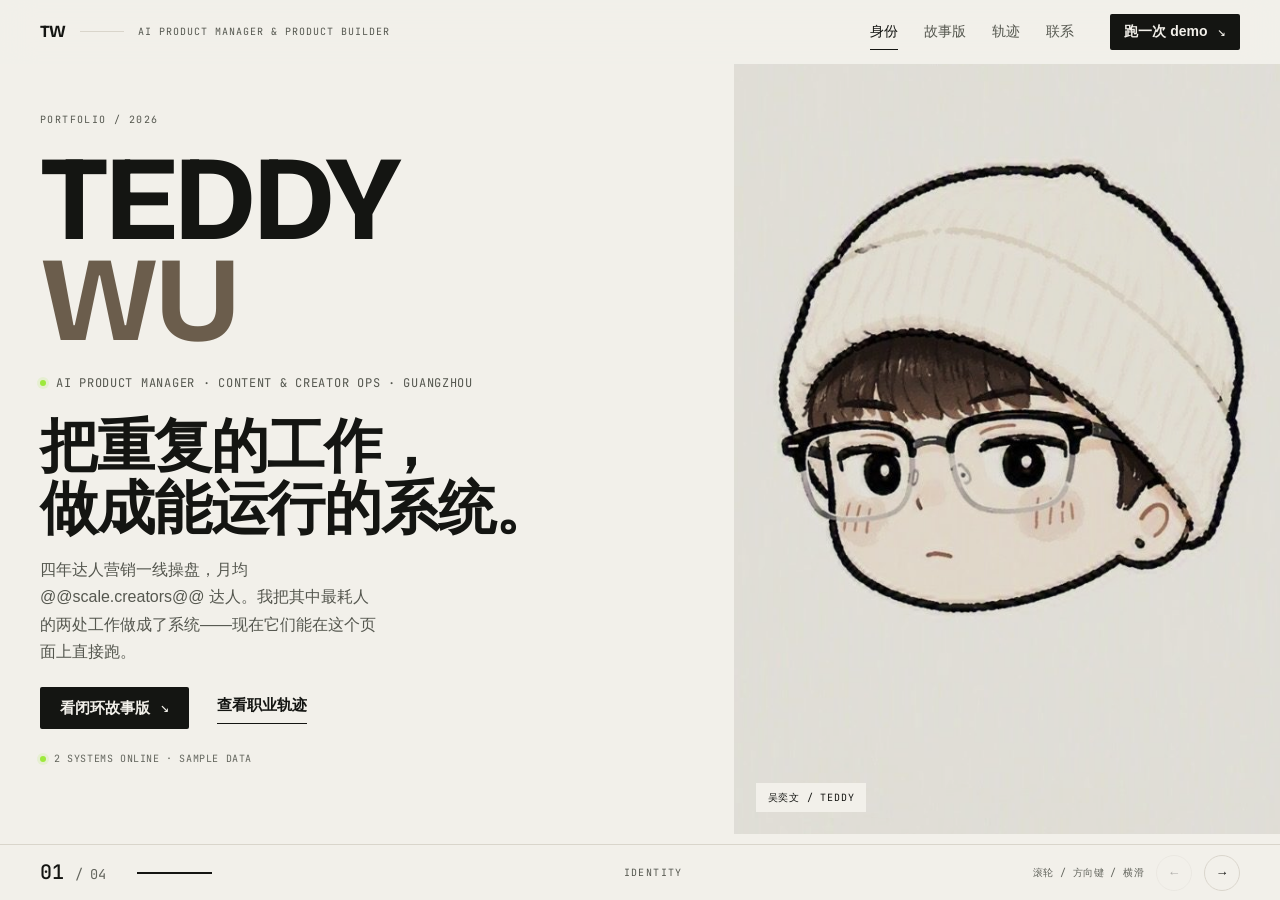
==== commit be871121: "demo: rebuild Content QC demo as a 1:1 mock of the real platform - deck: wheel paging hands back at " ====
--- a/index.html
+++ b/index.html
@@ -3,15 +3,15 @@
 <head>
 <meta charset="utf-8">
 <meta name="viewport" content="width=device-width,initial-scale=1,viewport-fit=cover">
-<title>Teddy Wu — AI 产品经理 · 把重复的判断做成能运行的系统</title>
-<meta name="description" content="AI 产品经理 Teddy Wu 的作品台。两套从达人营销一线流程做出来的 AI 系统：图文审核与达人推荐，可在线直接试用。">
+<title>Teddy Wu — AI 产品经理 · 把重复的工作做成能运行的系统</title>
+<meta name="description" content="AI 产品经理 Teddy Wu 的作品台。两套从达人营销一线流程做出来的 AI 系统：内容审核与达人推荐，可在线直接试用。">
 <meta name="author" content="Teddy Wu">
-<link rel="canonical" href="https://teddywu-0506.github.io/">
+<link rel="canonical" href="https://teddywu.site/">
 <meta property="og:type" content="website"><meta property="og:locale" content="zh_CN">
-<meta property="og:site_name" content="Teddy Wu"><meta property="og:url" content="https://teddywu-0506.github.io/">
-<meta property="og:title" content="Teddy Wu — AI 产品经理 · 把重复的判断做成能运行的系统">
+<meta property="og:site_name" content="Teddy Wu"><meta property="og:url" content="https://teddywu.site/">
+<meta property="og:title" content="Teddy Wu — AI 产品经理 · 把重复的工作做成能运行的系统">
 <meta property="og:description" content="两套从达人营销一线流程做出来的 AI 系统，可在线直接试用。">
-<meta property="og:image" content="https://teddywu-0506.github.io/assets/img/og-home.png"><meta property="og:image:width" content="1200"><meta property="og:image:height" content="630">
+<meta property="og:image" content="/assets/img/og-home.png"><meta property="og:image:width" content="1200"><meta property="og:image:height" content="630">
 <meta property="og:image:alt" content="Teddy Wu — AI 产品经理作品台，两个可运行的 AI 系统">
 <meta name="twitter:card" content="summary_large_image">
 <meta name="theme-color" content="#F2F0EA">
@@ -20,18 +20,23 @@
 <link rel="preload" href="/assets/fonts/BricolageGrotesque-normal-700.woff2" as="font" type="font/woff2" crossorigin>
 <link rel="preload" href="/assets/fonts/InterTight-normal-400.woff2" as="font" type="font/woff2" crossorigin>
 <link rel="preload" href="/assets/img/portrait-480.jpg" as="image" imagesrcset="/assets/img/portrait-480.jpg 480w, /assets/img/portrait-849.jpg 849w" imagesizes="(max-width:768px) 92vw, 46vw" fetchpriority="high">
-<link rel="stylesheet" href="/assets/css/site.css">
+<link rel="stylesheet" href="/assets/css/fonts.css">
+<link rel="stylesheet" href="/assets/css/tokens.css">
+<link rel="stylesheet" href="/assets/css/base.css">
+<link rel="stylesheet" href="/assets/css/deck.css">
+<link rel="stylesheet" href="/assets/css/components.css">
+<link rel="stylesheet" href="/assets/css/qc-product.css"><link rel="stylesheet" href="/assets/css/pages.css">
 <script>document.documentElement.className='js';</script><!-- Blank-page guard lives in the markup, not in a timer: #identity ships with
      is-active, so the first scene renders even if the module never executes.
      A watchdog here caused a 0.247 layout shift on throttled mobile, because the
      module runs after 1.6s and the flip to no-js was never undone. -->
 <script type="application/ld+json">
-{"@context":"https://schema.org","@type":"Person","name":"Teddy Wu","alternateName":"吴天翼","jobTitle":"AI Product Manager",
- "url":"https://teddywu-0506.github.io/","email":"mailto:1502110191@qq.com","slogan":"I make AI useful.",
+{"@context":"https://schema.org","@type":"Person","name":"Teddy Wu","alternateName":"吴奕文","jobTitle":"AI Product Manager",
+ "url":"https://teddywu.site/","email":"mailto:1502110191@qq.com","slogan":"I make AI useful.",
  "knowsLanguage":["zh-CN","en"],"address":{"@type":"PostalAddress","addressLocality":"Guangzhou","addressCountry":"CN"},
  "knowsAbout":["AI Product Management","Retrieval-Augmented Generation","Human-in-the-loop Design","Creator Marketing","Workflow Automation"],
- "makesOffer":[{"@type":"Offer","itemOffered":{"@type":"SoftwareApplication","name":"AI Content Review","applicationCategory":"BusinessApplication"}},
-               {"@type":"Offer","itemOffered":{"@type":"SoftwareApplication","name":"AI Creator Match","applicationCategory":"BusinessApplication"}}]}
+ "makesOffer":[{"@type":"Offer","itemOffered":{"@type":"SoftwareApplication","name":"AI Content QC System","applicationCategory":"BusinessApplication"}},
+               {"@type":"Offer","itemOffered":{"@type":"SoftwareApplication","name":"AI KOL Recommend System","applicationCategory":"BusinessApplication"}}]}
 </script>
 </head>
 <body>
@@ -44,11 +49,11 @@
   </a>
   <nav class="nav" aria-label="主导航">
     <a href="/#identity" data-scene-link="identity">身份</a>
-    <a href="/#work" data-scene-link="work">作品</a>
+    <a href="/#story" data-scene-link="story">故事版</a>
     <a href="/#trajectory" data-scene-link="trajectory">轨迹</a>
     <a href="/#contact" data-scene-link="contact">联系</a>
   </nav>
-  <a class="btn btn--solid btn--sm header-cta" href="/#work" data-scene-link="work" data-track="header_try_demo">跑一次 demo <span class="ar">↘</span></a>
+  <a class="btn btn--solid btn--sm header-cta" href="/#story" data-scene-link="story" data-track="header_try_demo">跑一次 demo <span class="ar">↘</span></a>
 </header>
 
 <main class="stage" id="stage">
@@ -62,11 +67,11 @@
       <h1 class="name resolve" id="identity-title"><span class="b">TEDDY</span><br><span class="c">WU</span></h1>
       <p class="id-eyebrow"><span class="dot dot--live" aria-hidden="true"></span>AI PRODUCT MANAGER · CONTENT &amp; CREATOR OPS · GUANGZHOU</p>
       <div>
-        <h2 class="h2" lang="zh-CN">把重复的判断，<br>做成能运行的系统。</h2>
-        <p class="lede" style="margin-top:18px">四年达人营销一线操盘，月均 200+ 达人。我把其中最耗人的两处判断做成了系统——现在它们能在这个页面上直接跑。</p>
+        <h2 class="h2" lang="zh-CN">把重复的工作，<br>做成能运行的系统。</h2>
+        <p class="lede" style="margin-top:18px">四年达人营销一线操盘，月均 @@scale.creators@@ 达人。我把其中最耗人的两处工作做成了系统——现在它们能在这个页面上直接跑。</p>
       </div>
       <div class="id-actions">
-        <a class="btn btn--solid" href="/#work" data-scene-link="work" data-track="hero_work">看代表作品 <span class="ar">↘</span></a>
+        <a class="btn btn--solid" href="/#story" data-scene-link="story" data-track="hero_story">看闭环故事版 <span class="ar">↘</span></a>
         <a class="btn btn--link" href="/#trajectory" data-scene-link="trajectory" data-track="hero_traj">查看职业轨迹</a>
       </div>
       <p class="id-status"><span class="dot dot--live" aria-hidden="true"></span>2 systems online · sample data</p>
@@ -74,134 +79,77 @@
     <div class="portrait">
       <div class="portrait-frame portrait-frame--illus">
         <img src="/assets/img/portrait-849.jpg" srcset="/assets/img/portrait-480.jpg 480w, /assets/img/portrait-849.jpg 849w" sizes="(max-width:768px) 92vw, 46vw" alt="Teddy Wu 的肖像照" width="849" height="849" fetchpriority="high" decoding="async">
-        <p class="portrait-cap">吴天翼 / TEDDY</p>
-      </div>
-    </div>
-  </div></div>
-</section>
-
-<!-- ══════════════ 02 WORK ══════════════ -->
-<section class="scene scene--work" id="work" data-scene="work" data-hash="work" data-label="WORK" data-theme="paper" role="region" aria-labelledby="work-title">
+        <p class="portrait-cap">吴奕文 / TEDDY</p>
+      </div>
+    </div>
+  </div></div>
+</section>
+
+<!-- ══════════════ 02 STORYBOARD ══════════════ -->
+<section class="scene scene--story" id="story" data-scene="story" data-hash="story" data-label="STORY" data-theme="paper" role="region" aria-labelledby="story-title">
   <div class="scene-body"><div class="stage-inner scene-pad">
-    <div class="work-head">
-      <h2 class="kicker" id="work-title" style="font-size:var(--caption)">SELECTED WORK · 2026</h2>
-      <p class="kicker">两个已落地 · 一个在建</p>
-    </div>
-    <div class="switcher resolve" role="tablist" aria-label="作品切换">
-      <button role="tab" id="tab-cr" aria-controls="p-cr" aria-selected="true" data-project-tab="content-review">
-        <span class="sw-idx">01</span><span class="sw-name">Content Review</span><span class="sw-cn">图文审核</span><span class="sw-state">本地演示 · 样例数据</span></button>
-      <button role="tab" id="tab-cm" aria-controls="p-cm" aria-selected="false" data-project-tab="creator-match">
-        <span class="sw-idx">02</span><span class="sw-name">Creator Match</span><span class="sw-cn">达人推荐</span><span class="sw-state">本地演示 · 样例数据</span></button>
-      <button role="tab" id="tab-al" aria-controls="p-al" aria-selected="false" data-project-tab="agent-loop">
-        <span class="sw-idx">03</span><span class="sw-name">Agent Loop</span><span class="sw-cn">复盘回流</span><span class="sw-state">设计中 · 无演示</span></button>
-    </div>
-
-    <div class="work-panel" id="p-cr" role="tabpanel" aria-labelledby="tab-cr" data-project="content-review">
-      <div class="work-left resolve-copy">
-        <div class="work-intro">
-          <span class="kicker">AI CONTENT REVIEW PRODUCT</span>
-          <h3 class="product-name" lang="en">Content Review</h3>
-          <p class="work-cn-name">图文审核</p>
-          <p class="work-thesis">把散在人和文档里的品牌规则，变成机器能执行的判断。</p>
-        </div>
-        <div class="grid6">
-          <div class="cell"><span class="cell-label">问题</span><p class="cell-body">单条素材全链路审核 <strong>8–10min</strong>，规则散在老手脑子里和不同文档里。月均约 <strong>600 条</strong>。</p></div>
-          <div class="cell"><span class="cell-label">我的角色</span><p class="cell-body">定义审核链路、建模品牌规则、设计<strong>分层 Prompt</strong> 与人工兜底流程、度量效果。</p></div>
-          <div class="cell"><span class="cell-label">关键决策</span><p class="cell-body">用 <strong>RAG 召回规则</strong> 而非 fine-tune——规则每周变，可标注样本只有约 400 条。</p></div>
-          <div class="cell cell--result" role="button" tabindex="0" data-prov="prov-cr" aria-controls="prov-cr" aria-expanded="false">
-            <span class="cell-label">业务结果</span>
-            <p class="cell-stat"><span class="stat">10min → 3min</span></p>
-            <p class="cell-body">审核效率 +70% · 返稿占比 80%→40%</p>
-            <span class="cell-arrow">口径 +</span>
-            <div class="provenance" id="prov-cr">口径：单条小红书图文从收到初稿到给出可执行意见的中位耗时。样本 约 600 条/月。时间窗 2025.03–2025.08。一稿通过率 10%→30%。</div>
-          </div>
-          <div class="cell cell--evidence"><span class="cell-label">真实证据</span><p class="cell-body">本页 demo 可直接验证：粘贴稿件，看规则命中、置信度与转人工。</p><div class="work-cta"><button class="btn btn--solid" data-demo-open data-track="open_demo_review">打开体验 <span class="ar">↗</span></button>
-          <a class="btn btn--link" href="/work/content-review/" data-track="case_open">查看完整项目 <span class="ar">→</span></a></div></div>
-          <div class="cell"><span class="cell-label">下一步</span><p class="cell-body">多品牌规则冲突的<strong>仲裁机制</strong>还没做。新品牌冷启动仍需人工写规则。</p></div>
-        </div>
-      </div>
-      <div class="panel panel--preview resolve-focus" data-preview="review" aria-hidden="true">
-          <div class="app">
-          <div class="app-doc">
-            <span class="kicker">DRAFT / 001 · 汰渍</span>
-            <h4>挖到宝！汰渍洗衣原液，柔顺留香珠都省了。</h4>
-            <p><span class="app-line" data-l="1">所有顽固污渍都能轻松洗干净</span>，<span class="app-line" data-l="2">这款洗衣浓缩液真的绝了</span>。</p>
-            <span class="app-tag">洗衣原液 · 家居好物 · 持久留香</span>
-          </div>
-          <div class="app-metrics">
-            <div><b data-n="2">2</b><span>blocking</span></div>
-            <div><b data-n="1">1</b><span>suggestion</span></div>
-            <div><b data-n="1">1</b><span>转人工</span></div>
-          </div>
-        </div>
-        </div>
-      <div class="panel panel--live" data-demo="review" data-source="deck" data-case-url="/work/content-review/" hidden></div>
-    </div>
-
-    <div class="work-panel" id="p-cm" role="tabpanel" aria-labelledby="tab-cm" data-project="creator-match" hidden>
-      <div class="work-left resolve-copy">
-        <div class="work-intro">
-          <span class="kicker">AI CREATOR MATCH PRODUCT</span>
-          <h3 class="product-name" lang="en">Creator Match</h3>
-          <p class="work-cn-name">达人推荐</p>
-          <p class="work-thesis">把「我凭感觉知道谁合适」，变成可检索、可解释、可复盘的候选池。</p>
-        </div>
-        <div class="grid6">
-          <div class="cell"><span class="cell-label">问题</span><p class="cell-body">达人数据分散在飞瓜、MCN 与自建表格里，人工筛号 <strong>30min/次</strong>，大促期批量 KOC 投放撑不住。</p></div>
-          <div class="cell"><span class="cell-label">我的角色</span><p class="cell-body">定义数据标准化字段、设计<strong>多支路召回</strong>与场景权重、搭建双向评分闭环。</p></div>
-          <div class="cell"><span class="cell-label">关键决策</span><p class="cell-body">用 <strong>场景权重重排</strong> 而非单一相似度——种草、品宣、拉新要的不是同一批人。</p></div>
-          <div class="cell cell--result" role="button" tabindex="0" data-prov="prov-cm" aria-controls="prov-cm" aria-expanded="false">
-            <span class="cell-label">业务结果</span>
-            <p class="cell-stat"><span class="stat">30min → 5min</span></p>
-            <p class="cell-body">选号效率 +83% · 中选率 30%→50%</p>
-            <span class="cell-arrow">口径 +</span>
-            <div class="provenance" id="prov-cm">口径：从收到 brief 到产出可提交候选池的中位耗时。样本 月均 200+ 达人筛选。时间窗 2025.06–2026.06。候选池匹配率 85%。</div>
-          </div>
-          <div class="cell cell--evidence"><span class="cell-label">真实证据</span><p class="cell-body">本页 demo 用 <strong>20 条脱敏样例索引</strong>：填一份 brief，看召回与重排过程。</p><div class="work-cta"><button class="btn btn--solid" data-demo-open data-track="open_demo_match">打开体验 <span class="ar">↗</span></button>
-          <a class="btn btn--link" href="/work/creator-match/" data-track="case_open">查看完整项目 <span class="ar">→</span></a></div></div>
-          <div class="cell"><span class="cell-label">下一步</span><p class="cell-body">报价与档期仍靠人工同步，<strong>没接实时数据源</strong>。索引规模与线上系统不一致。</p></div>
-        </div>
-      </div>
-      <div class="panel panel--preview resolve-focus" data-preview="match" aria-hidden="true">
-          <div class="app">
-          <div class="app-doc">
-            <span class="kicker">BRIEF · 大促 / 家居日用</span>
-            <h4>夏日洗护种草 · 小红书 · 腰部达人 12 位</h4>
-            <p>全索引 20 位 → 场景权重重排 → 输出 8 位候选，附逐维解释。</p>
-            <span class="app-tag">主题匹配 · 人设契合 · 粉丝画像</span>
-          </div>
-          <div class="app-metrics">
-            <div><b>top 8</b><span>from 20-row index</span></div>
-            <div><b>20→8</b><span>index → rank</span></div>
-            <div><b>5 dims</b><span>scored per creator</span></div>
-          </div>
-        </div>
-        </div>
-      <div class="panel panel--live" data-demo="match" data-source="deck" data-case-url="/work/creator-match/" hidden></div>
-    </div>
-
-    <div class="work-panel" id="p-al" role="tabpanel" aria-labelledby="tab-al" data-project="agent-loop" hidden>
-      <div class="work-left resolve-copy">
-        <div class="work-intro">
-          <span class="kicker">IN DESIGN · NO DEMO YET</span>
-          <h3 class="product-name" lang="en">Agent Loop</h3>
-          <p class="work-cn-name">复盘回流</p>
-          <p class="work-thesis">把投放复盘变成下一轮选号的输入，而不是一个没人再打开的 PDF。</p>
-        </div>
-        <div class="grid6">
-          <div class="cell"><span class="cell-label">问题</span><p class="cell-body">复盘数据回收后无人再用，下一轮选号仍凭记忆。<strong>多数复盘文档此后再没被打开</strong>。</p></div>
-          <div class="cell"><span class="cell-label">我的角色</span><p class="cell-body">需求定义中。</p></div>
-          <div class="cell"><span class="cell-label">关键决策</span><p class="cell-body">先做<strong>规则写得下来</strong>的环节，而非最炫的环节。</p></div>
-          <div class="cell"><span class="cell-label">业务结果</span><p class="cell-stat"><span class="stat">尚无</span></p><p class="cell-body">未上线，不编数字。</p></div>
-          <div class="cell"><span class="cell-label">真实证据</span><p class="cell-body">无演示。可聊设计思路与已验证的前置假设。</p><div class="work-cta"><a class="btn btn--link" href="/#contact" data-scene-link="contact" data-track="agent_loop_chat">想聊这个方向 <span class="ar">→</span></a></div></div>
-          <div class="cell"><span class="cell-label">下一步</span><p class="cell-body">打通投放后台与达人索引的<strong>数据回流</strong>，让效果指标能反查到达人维度。</p></div>
-        </div>
-      </div>
-      <div class="panel panel--preview resolve-focus"><div class="app"><div class="app-doc">
-        <span class="kicker">NO DEMO · IN DESIGN</span>
-        <h4>这一格是空的，因为还没做出来。</h4>
-        <p>我不给未上线的东西配数字。等它有了，这里会换成可运行的界面。</p>
-        <span class="app-tag">honesty over polish</span></div></div></div>
+    <div class="work-head" style="display:grid;gap:6px">
+      <p class="kicker">HOW IT GOT BUILT · 2025 — 2026</p>
+      <h2 class="h2" id="story-title" style="font-size:clamp(22px,3.4vh,34px)">两套系统，同一个闭环。</h2>
+    </div>
+    <div class="story">
+      <div class="story-kicker"><span class="t">闭环故事版</span><span class="m">Pain → Map → Build → Ship → Iterate → ↺</span></div>
+      <div class="story-grid">
+
+        <article class="sb-card sb-c1" style="--rot:-.6deg">
+          <div class="sb-head"><span class="sb-n">01</span><span class="sb-en">Pain</span></div>
+          <h3>业务痛点</h3>
+          <svg class="sb-art" viewBox="0 0 140 84" fill="none" stroke="currentColor" stroke-width="2" stroke-linecap="round" stroke-linejoin="round" aria-hidden="true"><circle cx="46" cy="20" r="7"/><path d="M46 27v16M46 33l13 7M46 33l-12 8M46 43l9 12M46 43l-9 12"/><path d="M8 68h124M20 68v12M120 68v12"/><rect x="24" y="52" width="24" height="14" rx="1.5"/><path d="M20 66h34"/><path d="M92 62h30M94 54h26M98 46h18"/><circle cx="124" cy="18" r="8"/><path d="M124 13v5l3.5 2"/><path d="M58 10l2 4M64 8l2 4"/></svg>
+          <p>两处最耗人的重复工作：稿件审核 <span class="hl">8–10min</span>、筛号 <span class="hl">30min/次</span>，规则散在人和文档里。</p>
+          <span class="sb-chip">月均 @@problem.volume@@ · @@scale.creators@@ 达人</span>
+        </article>
+
+        <article class="sb-card sb-card--b sb-c2" style="--rot:.5deg">
+          <div class="sb-head"><span class="sb-n">02</span><span class="sb-en">Map</span></div>
+          <h3>梳理流程</h3>
+          <svg class="sb-art" viewBox="0 0 140 84" fill="none" stroke="currentColor" stroke-width="2" stroke-linecap="round" stroke-linejoin="round" aria-hidden="true"><rect x="14" y="8" width="86" height="54" rx="2"/><rect x="24" y="18" width="18" height="12" rx="1.5"/><rect x="52" y="18" width="18" height="12" rx="1.5"/><rect x="78" y="18" width="14" height="12" rx="1.5"/><path d="M44 24h6M72 24h4"/><path d="M47 21l3 3-3 3M74 21l3 3-3 3"/><path d="M24 44h40M24 52h30M18 44h3M18 52h3"/><circle cx="120" cy="34" r="7"/><path d="M120 41v18M120 47l-14-8M120 59l-6 14M120 59l6 14"/></svg>
+          <p>先不谈 AI，把「感觉不对」拆成可判定清单：五步审核链路；五维字段 + 四套场景权重。</p>
+          <span class="sb-chip">先画链路，再写代码</span>
+        </article>
+
+        <article class="sb-card sb-c3" style="--rot:-.4deg">
+          <div class="sb-head"><span class="sb-n">03</span><span class="sb-en">Build</span></div>
+          <h3>Vibecoding 做 MVP</h3>
+          <svg class="sb-art" viewBox="0 0 140 84" fill="none" stroke="currentColor" stroke-width="2" stroke-linecap="round" stroke-linejoin="round" aria-hidden="true"><rect x="34" y="10" width="96" height="58" rx="3"/><path d="M34 22h96"/><circle cx="42" cy="16" r="1.6"/><circle cx="49" cy="16" r="1.6"/><path d="M46 34l9 7-9 7"/><path d="M62 48h22"/><path d="M14 22l2.6 5.4L22 30l-5.4 2.6L14 38l-2.6-5.4L6 30l5.4-2.6z"/><circle cx="20" cy="52" r="6"/><path d="M20 58v12M20 62l12-6M20 70l-6 9M20 70l6 9"/></svg>
+          <p>一个人 + 借用工程接口：RAG 召回、分层 Prompt、多支路召回，先用 @@index.size@@ 条样例跑通链路。</p>
+          <span class="sb-chip">RAG + 分层 Prompt</span>
+        </article>
+
+        <article class="sb-card sb-card--b sb-c4" style="--rot:.6deg">
+          <div class="sb-head"><span class="sb-n">04</span><span class="sb-en">Ship</span></div>
+          <h3>上线团队使用</h3>
+          <svg class="sb-art" viewBox="0 0 140 84" fill="none" stroke="currentColor" stroke-width="2" stroke-linecap="round" stroke-linejoin="round" aria-hidden="true"><path d="M6 64h112M16 64v12M108 64v12"/><rect x="22" y="48" width="20" height="12" rx="1.5"/><path d="M18 60h28"/><circle cx="32" cy="32" r="6"/><path d="M32 38v10M32 44l8 4"/><rect x="70" y="48" width="20" height="12" rx="1.5"/><path d="M66 60h28"/><circle cx="80" cy="32" r="6"/><path d="M80 38v10M80 44l-8 4"/><path d="M126 8v48"/><path d="M126 8h12l-4.5 5.5L138 19h-12"/></svg>
+          <p>服务 P&amp;G 汰渍全平台投放：审核 <span class="hl">@@review.time@@</span>、选号 <span class="hl">@@match.time@@</span>、中选率 30%→50%。</p>
+          <span class="sb-chip">两套系统 0→1</span>
+        </article>
+
+        <article class="sb-card sb-c5" style="--rot:-.5deg">
+          <div class="sb-head"><span class="sb-n">05</span><span class="sb-en">Iterate</span></div>
+          <h3>收集反馈迭代</h3>
+          <svg class="sb-art" viewBox="0 0 140 84" fill="none" stroke="currentColor" stroke-width="2" stroke-linecap="round" stroke-linejoin="round" aria-hidden="true"><circle cx="24" cy="30" r="7"/><path d="M24 37v16M24 42l12 6M24 53l-7 13M24 53l7 13"/><circle cx="116" cy="30" r="7"/><path d="M116 37v16M116 42l-12 6M116 53l-7 13M116 53l7 13"/><rect x="40" y="5" width="30" height="18" rx="3"/><path d="M48 23l-4 7 9-3"/><path d="M51 14a5 5 0 1 1 1.4 3.5"/><path d="M50 18.5l.8-4 4 1"/><rect x="72" y="5" width="30" height="18" rx="3"/><path d="M94 23l4 7-9-3"/><path d="M79 14l4 4 8-8"/><path d="M40 66c18 12 42 12 60 0" stroke-dasharray="5 6"/><path d="M96 62l5 5-7 3"/></svg>
+          <p>采纳和忽略都是数据：召回率 <span class="hl">@@review.recall@@</span>、匹配率 <span class="hl">@@match.pool@@</span>，修正持续回流。</p>
+          <span class="sb-chip">闭环让系统长大</span>
+        </article>
+
+        <div class="sb-loop" aria-hidden="true"><svg viewBox="0 0 260 150" fill="none" stroke="currentColor" stroke-width="1.8" stroke-linecap="round" stroke-linejoin="round"><path d="M252 140C190 154 84 156 48 128 20 106 18 64 30 30" stroke-dasharray="6 7"/><path d="M22 38l8-14 8 12"/><text x="150" y="132" text-anchor="middle" font-size="12" fill="currentColor" stroke="none">业务一直在变 · 回到 01</text></svg></div>
+
+        <p class="sb-loopback">↺ 回到第 01 格——业务一直在变，故事继续。</p>
+      </div>
+    </div>
+    <div class="sb-launch">
+      <div>
+        <p class="sb-launch-big">故事讲完了，剩下的你亲手跑。</p>
+        <p class="sb-launch-sub">弹窗中本地运行 · 随时可关 · 完整故事版：<a href="/demo/review/" data-track="storyboard_open">内容审核 →</a> <a href="/demo/match/" data-track="storyboard_open">达人推荐 →</a></p>
+      </div>
+      <div class="sb-launch-cta">
+        <button type="button" class="btn sb-launch-btn" data-demo-open data-demo-product="review" data-track="open_demo_review" aria-haspopup="dialog" aria-controls="sb-modal">▶ 内容审核 Demo <span class="ar">↗</span></button>
+        <button type="button" class="btn sb-launch-btn" data-demo-open data-demo-product="match" data-track="open_demo_match" aria-haspopup="dialog" aria-controls="sb-modal">▶ 达人推荐 Demo <span class="ar">↗</span></button>
+      </div>
     </div>
   </div></div>
 </section>
@@ -211,7 +159,7 @@
   <div class="scene-body"><div class="stage-inner scene-pad" style="position:relative">
     <p class="kicker">CAREER / METHOD</p>
     <div class="traj-head" style="margin-top:14px">
-      <h2 class="h2" id="traj-title">从投放一线，<br>走到产品定义。</h2>
+      <h2 class="h2" id="traj-title">从投放增长一线，<br>到产品设计与构建。</h2>
       <div class="tabs" role="tablist" aria-label="轨迹切换">
         <button role="tab" id="tt-c" aria-controls="tp-c" aria-selected="true">职业经历</button>
         <button role="tab" id="tt-m" aria-controls="tp-m" aria-selected="false">工作方法</button>
@@ -219,10 +167,9 @@
     </div>
     <div id="tp-c" role="tabpanel" aria-labelledby="tt-c">
       <div class="career resolve-view">
-        <div class="career-col"><span class="cc-idx">01 / 2024.09 — NOW</span><h3 class="cc-org">阳狮集团 · 盛世长城</h3><p class="cc-role">Senior Media Executive / AIPM</p><p class="cc-scope">P&amp;G 汰渍全平台 Creator / KOL 营销</p><p class="cc-judge">规模让我必须把判断交给系统。</p><div class="cc-tags"><span>月200+达人</span><span>100W+月消耗</span><span>两套系统 0-1</span></div></div>
-        <div class="career-col"><span class="cc-idx">02 / 2023.04 — 2024.07</span><h3 class="cc-org">蓝色光标</h3><p class="cc-role">高级客户执行</p><p class="cc-scope">脉动、简爱百万级达人投放，头部 KOL 全案</p><p class="cc-judge">第一次意识到重复劳动是流程问题，不是我的问题。</p><div class="cc-tags"><span>头部KOL全案</span><span>SOP 沉淀</span></div></div>
-        <div class="career-col"><span class="cc-idx">03 / 2021.11 — 2023.03</span><h3 class="cc-org">茉莉数科</h3><p class="cc-role">客户执行</p><p class="cc-scope">宝洁潘婷、飘柔抖音官号全链路运营</p><p class="cc-judge">内容合规不是「感觉不对」，是可以写成清单的。</p><div class="cc-tags"><span>官号运营</span><span>合规清单</span></div></div>
-        <div class="career-col"><span class="cc-idx">04 / 2025 —</span><h3 class="cc-org">自建 AI 系统</h3><p class="cc-role">产品设计与落地</p><p class="cc-scope">图文审核 + 达人推荐两套系统</p><p class="cc-judge">规则写下来之后，机器就能接手。</p><div class="cc-tags"><span>RAG</span><span>分层Prompt</span><span>HITL</span></div></div>
+        <div class="career-col"><span class="cc-idx">01 / 2024.09 — NOW</span><h3 class="cc-org"><img class="cc-logo" src="/assets/icons/logo-publicis.png" width="22" height="22" alt="" loading="lazy">阳狮集团 · 盛世长城</h3><p class="cc-role">Senior Media Executive / AIPM</p><p class="cc-scope">P&amp;G 汰渍全平台 Creator / KOL 营销</p><p class="cc-judge">规模让我必须把工作交给系统。</p><div class="cc-tags"><span>月200+达人</span><span>@@scale.spend@@月消耗</span><span>两套系统 0-1</span></div></div>
+        <div class="career-col"><span class="cc-idx">02 / 2023.04 — 2024.07</span><h3 class="cc-org"><img class="cc-logo" src="/assets/icons/logo-bluefocus.png" width="22" height="22" alt="" loading="lazy">蓝色光标</h3><p class="cc-role">高级客户执行</p><p class="cc-scope">脉动、简爱百万级达人投放，头部 KOL 全案</p><p class="cc-judge">第一次意识到重复劳动是流程问题，不是我的问题。</p><div class="cc-tags"><span>头部KOL全案</span><span>SOP 沉淀</span></div></div>
+        <div class="career-col"><span class="cc-idx">03 / 2021.11 — 2023.03</span><h3 class="cc-org"><img class="cc-logo" src="/assets/icons/logo-moli.png" width="22" height="22" alt="" loading="lazy">茉莉数科</h3><p class="cc-role">客户执行</p><p class="cc-scope">宝洁潘婷、飘柔抖音官号全链路运营</p><p class="cc-judge">内容合规不是「感觉不对」，是可以写成清单的。</p><div class="cc-tags"><span>官号运营</span><span>合规清单</span></div></div>
       </div>
       <p class="kicker" style="margin-top:26px">产品定义 · 体验设计 · AI 产品开发 · <a href="/profile/" data-track="full_profile" style="border-bottom:1px solid currentColor">查看完整履历 →</a></p>
     </div>
@@ -233,7 +180,7 @@
         <div class="method"><span class="method-n">03</span><div><h4>给模型一个岗位，不是一个愿望</h4><p>拆成风险识别、规范校验、优化建议三层，每层只管一件事，输出必须是结构化字段。一层出错不牵连另外两层。</p></div></div>
         <div class="method"><span class="method-n">04</span><div><h4>在模型不确定的地方留人</h4><p>置信度低于阈值、规则库没命中、新品牌冷启动——这三种情况必须转人工，而不是硬猜。兜底是产品设计的一部分。</p></div></div>
         <div class="method"><span class="method-n">05</span><div><h4>让结果可复盘</h4><p>采纳和忽略都是数据。没有回流的审核系统，三个月后就会退化成没人信的提示器。</p></div></div>
-        <div class="risk-note"><h5>我现在最清楚的风险</h5><p>规则召回率 92% 是在 3 个品牌、约 400 条规则下测的。品牌数继续增加时它会掉——多品牌规则冲突的仲裁我还没解决，这也是 AGENT LOOP 存在的原因。</p></div>
+        <div class="risk-note"><h5>我现在最清楚的风险</h5><p>规则召回率 @@review.recall@@ 是在 3 个品牌、约 400 条规则下测的。品牌数继续增加时它会掉——多品牌规则冲突的仲裁我还没解决。</p></div>
       </div>
     </div>
     <p class="ghost ghost--br" aria-hidden="true">TW</p>
@@ -246,7 +193,7 @@
     <div class="contact-pad resolve">
       <p class="kicker">START A CONVERSATION</p>
       <p class="id-eyebrow">AVAILABLE FOR AI PRODUCT ROLES</p>
-      <h2 class="h2" id="contact-title">你的流程里，<br>还有多少判断没写下来？</h2>
+      <h2 class="h2" id="contact-title">你的流程里，<br>还有多少工作没写下来？</h2>
       <p class="lede">接受 AI 产品岗位，也欢迎内容营销场景的产品合作。</p>
       <div class="contact-links">
         <a class="btn btn--link" href="mailto:1502110191@qq.com?subject=From%20teddywu.site" data-track="email_click">发送邮件 <span class="ar">↗</span></a>
@@ -275,13 +222,13 @@
   <p class="rail-index"><span class="cur">01</span> <span class="tot">/ 04</span></p>
   <div class="rail-segs" role="group" aria-label="场景进度">
     <button class="rail-seg w10 is-current" data-scene-link="identity" aria-label="第 1 屏 身份" aria-current="true"><i></i></button>
-    <button class="rail-seg w22" data-scene-link="work" aria-label="第 2 屏 作品"><i></i></button>
-    <button class="rail-seg w16" data-scene-link="trajectory" aria-label="第 3 屏 轨迹"><i></i></button>
+    <button class="rail-seg w18" data-scene-link="story" aria-label="第 2 屏 故事版"><i></i></button>
+    <button class="rail-seg w22" data-scene-link="trajectory" aria-label="第 3 屏 轨迹"><i></i></button>
     <button class="rail-seg w06" data-scene-link="contact" aria-label="第 4 屏 联系"><i></i></button>
   </div>
   <details class="rail-jump"><summary><span class="cur">01</span> / 04 · <span class="sum-label">IDENTITY</span></summary>
     <div class="rail-menu">
-      <a href="/#identity" data-scene-link="identity">01 身份</a><a href="/#work" data-scene-link="work">02 作品</a>
+      <a href="/#identity" data-scene-link="identity">01 身份</a><a href="/#story" data-scene-link="story">02 故事版</a>
       <a href="/#trajectory" data-scene-link="trajectory">03 轨迹</a><a href="/#contact" data-scene-link="contact">04 联系</a>
     </div></details>
   <p class="rail-name">IDENTITY</p>
@@ -292,6 +239,18 @@
   </div>
   <p class="rail-live" aria-live="polite"></p>
 </div>
+<!-- demo modal: opened by the work-panel launch buttons -->
+<div class="sb-modal" id="sb-modal" role="dialog" aria-modal="true" aria-label="本地 Demo" hidden>
+  <div class="sb-modal-bg" data-close></div>
+  <div class="sb-modal-panel">
+    <div class="sb-modal-bar">
+      <p class="t" id="sb-modal-title">本地 Demo · 样例数据</p>
+      <button type="button" class="sb-modal-close" id="sb-close">✕ 关闭</button>
+    </div>
+    <div class="demo-host" id="sb-demo-host"></div>
+  </div>
+</div>
+
 <p id="scene-announce" class="sr-only" aria-live="polite"></p>
 
 <script type="module" src="/assets/js/main.js"></script>
--- a/assets/css/fonts.css
+++ b/assets/css/fonts.css
@@ -0,0 +1,8 @@
+/* self-hosted latin subsets - regenerate with: python3 tools/fonts.py
+/* self-hosted latin subsets */
+@font-face{font-family:'Bricolage Grotesque';font-style:normal;font-weight:500;font-display:swap;src:url('/assets/fonts/BricolageGrotesque-normal-500.woff2') format('woff2');unicode-range:U+0000-00FF, U+0131, U+0152-0153, U+02BB-02BC, U+02C6, U+02DA, U+02DC, U+0304, U+0308, U+0329, U+2000-206F, U+20AC, U+2122, U+2191, U+2193, U+2212, U+2215, U+FEFF, U+FFFD;}
+@font-face{font-family:'Bricolage Grotesque';font-style:normal;font-weight:700;font-display:swap;src:url('/assets/fonts/BricolageGrotesque-normal-700.woff2') format('woff2');unicode-range:U+0000-00FF, U+0131, U+0152-0153, U+02BB-02BC, U+02C6, U+02DA, U+02DC, U+0304, U+0308, U+0329, U+2000-206F, U+20AC, U+2122, U+2191, U+2193, U+2212, U+2215, U+FEFF, U+FFFD;}
+@font-face{font-family:'Inter Tight';font-style:normal;font-weight:400;font-display:swap;src:url('/assets/fonts/InterTight-normal-400.woff2') format('woff2');unicode-range:U+0000-00FF, U+0131, U+0152-0153, U+02BB-02BC, U+02C6, U+02DA, U+02DC, U+0304, U+0308, U+0329, U+2000-206F, U+20AC, U+2122, U+2191, U+2193, U+2212, U+2215, U+FEFF, U+FFFD;}
+@font-face{font-family:'Inter Tight';font-style:normal;font-weight:600;font-display:swap;src:url('/assets/fonts/InterTight-normal-600.woff2') format('woff2');unicode-range:U+0000-00FF, U+0131, U+0152-0153, U+02BB-02BC, U+02C6, U+02DA, U+02DC, U+0304, U+0308, U+0329, U+2000-206F, U+20AC, U+2122, U+2191, U+2193, U+2212, U+2215, U+FEFF, U+FFFD;}
+@font-face{font-family:'JetBrains Mono';font-style:normal;font-weight:400;font-display:swap;src:url('/assets/fonts/JetBrainsMono-normal-400.woff2') format('woff2');unicode-range:U+0000-00FF, U+0131, U+0152-0153, U+02BB-02BC, U+02C6, U+02DA, U+02DC, U+0304, U+0308, U+0329, U+2000-206F, U+20AC, U+2122, U+2191, U+2193, U+2212, U+2215, U+FEFF, U+FFFD;}
+@font-face{font-family:'JetBrains Mono';font-style:normal;font-weight:500;font-display:swap;src:url('/assets/fonts/JetBrainsMono-normal-500.woff2') format('woff2');unicode-range:U+0000-00FF, U+0131, U+0152-0153, U+02BB-02BC, U+02C6, U+02DA, U+02DC, U+0304, U+0308, U+0329, U+2000-206F, U+20AC, U+2122, U+2191, U+2193, U+2212, U+2215, U+FEFF, U+FFFD;}
--- a/assets/css/tokens.css
+++ b/assets/css/tokens.css
@@ -0,0 +1,75 @@
+/* ============ LAYER 1 · PRIMITIVE ============ */
+:root{
+  --paper-0:#ffffff; --paper-1:#F2F0EA; --paper-2:#E8E5DD;
+  --ink-900:#141512; --ink-700:#3A3C36; --ink-600:#55574F; --ink-500:#63655D; --ink-400:#9A9C93;
+  --line-1:#D9D5CB; --line-2:#2E302A;
+  --signal-500:#9DE93C; --signal-700:#4F6E10;   /* measured 5.16:1 on paper; #5E8218 was 3.94:1 */ --signal-100:#E7F5D0;
+  --warm-500:#6B5D4C;   /* measured 5.59:1 on paper; #8A7A66 was 3.64:1 */
+  --pass:#4E7A2E; --warn:#B87A1F; --fail:#B23A2E; --info:#3A5F8A;
+
+  --f-display:"Bricolage Grotesque","Helvetica Neue",Arial,sans-serif;
+  --f-body:"Inter Tight",Inter,-apple-system,"Segoe UI","PingFang SC","Hiragino Sans GB","Microsoft YaHei",sans-serif;
+  --f-mono:"JetBrains Mono",ui-monospace,"SFMono-Regular",Consolas,monospace;
+  /* System serif on purpose. Newsreader was declared for this slot and shipped 24 KB of
+     woff2 that no page ever fetched - every <em> in the site is CJK and fell through to
+     PingFang anyway. Same intent, one fewer asset to keep honest. */
+  --f-serif:Georgia,"Times New Roman","Songti SC",serif;
+  --f-cjk:"PingFang SC","Hiragino Sans GB","Microsoft YaHei","Noto Sans CJK SC",sans-serif;
+
+  /* LAYER 3 · COMPONENT */
+  --header-h:64px; --rail-h:56px; --stage-h:calc(100svh - var(--rail-h) - var(--header-h));
+  --gutter:56px; --stage-max:1600px; --content-max:1200px; --measure:720px;
+  --r-ui:4px; --r-window:8px; --r-chip:999px; --btn-r:2px;
+  --panel-shadow:0 20px 60px -16px rgba(20,21,18,.30);
+  --ease:cubic-bezier(.2,.7,.2,1);
+  /* measured from the reference implementation */
+  --ease-scene:cubic-bezier(.76,0,.24,1);
+  --ease-out-expo:cubic-bezier(.16,1,.3,1);
+  --dur-clip:.92s; --dur-fade:.48s; --dur-scale:1.1s; --dur-veil:.94s;
+  --s-section:64px; --s-block:40px; --s-tight:20px; --s-micro:10px;
+
+  /* TYPE SCALE · desktop 1440 */
+  --name-xl:148px; --h2-cjk:72px; --product-name:88px;
+  --h3:30px; --h4:20px; --body-l:19px; --body:17px; --body-s:14px;
+  --caption:12px; --micro:10px; --btn:15px; --stat-l:56px; --stat:32px;
+  --rail-num:20px; --ghost:200px;
+}
+/* ============ LAYER 2 · SEMANTIC (theme packs) ============ */
+:root,[data-theme="paper"]{
+  --bg-page:var(--paper-1); --bg-surface:var(--paper-2);
+  --text-primary:var(--ink-900); --text-secondary:var(--ink-600); --text-quiet:var(--ink-500);
+  --border:var(--line-1); --accent:var(--signal-700); --dot:var(--signal-500);
+  --btn-bg:var(--ink-900); --btn-fg:var(--paper-1);
+  --btn-bg-hover:var(--signal-500); --btn-fg-hover:var(--ink-900);
+  --ghost-color:var(--warm-500);
+}
+[data-theme="ink"]{
+  --bg-page:var(--ink-900); --bg-surface:#1B1D19;
+  --text-primary:var(--paper-1); --text-secondary:#9FA197; --text-quiet:#8B8D84;
+  --border:var(--line-2); --accent:var(--signal-500); --dot:var(--signal-500);
+  --btn-bg:var(--paper-1); --btn-fg:var(--ink-900);
+  --btn-bg-hover:var(--signal-500); --btn-fg-hover:var(--ink-900);
+  --ghost-color:var(--paper-1);
+}
+/* ============ BREAKPOINTS ============ */
+@media (max-width:1280px){
+  :root{--gutter:40px;--name-xl:124px;--h2-cjk:62px;--product-name:74px;--h3:27px;--h4:19px;
+    --body-l:18px;--body:16px;--caption:12px;--stat-l:48px;--stat:28px;--ghost:170px;
+    --s-section:56px;--s-block:36px}
+
+/* Short viewports: display type scales with the frame so deck scenes keep fitting. */
+@media (min-width:769px) and (max-height:1000px){
+  :root{--name-xl:clamp(96px,12.8vh,148px);--h2-cjk:clamp(42px,6vh,72px);--product-name:clamp(40px,6.2vh,88px);--s-section:clamp(28px,4.5vh,64px)}
+}
+}
+@media (max-width:768px){
+  :root{--gutter:28px;--header-h:58px;--rail-h:52px;
+    --name-xl:92px;--h2-cjk:46px;--product-name:54px;--h3:24px;--h4:18px;
+    --body-l:17px;--body:16px;--body-s:13.5px;--caption:11px;--btn:14px;
+    --stat-l:38px;--stat:24px;--rail-num:17px;--ghost:0px;
+    --s-section:44px;--s-block:28px;--s-tight:16px;--stage-h:auto}
+}
+@media (max-width:480px){
+  :root{--gutter:20px;--name-xl:62px;--h2-cjk:34px;--product-name:40px;--h3:21px;
+    --body-l:16.5px;--body:15.5px;--body-s:13px;--caption:10.5px;--stat-l:30px;--stat:21px}
+}
--- a/assets/css/base.css
+++ b/assets/css/base.css
@@ -0,0 +1,52 @@
+*,*::before,*::after{box-sizing:border-box}
+html{-webkit-text-size-adjust:100%;background:var(--paper-1);scroll-behavior:smooth;overflow-x:clip}
+body{margin:0;background:var(--bg-page);color:var(--text-primary);
+  font-family:var(--f-body);font-size:var(--body);line-height:1.72;
+  -webkit-font-smoothing:antialiased;text-rendering:optimizeLegibility;overflow-x:clip}
+::selection{background:var(--signal-500);color:var(--ink-900)}
+a{color:inherit;text-decoration:none}
+button,input,select,textarea{font:inherit;color:inherit}
+button{cursor:pointer;background:none;border:0;padding:0}
+img{display:block;max-width:100%}
+h1,h2,h3,h4,p{margin:0}
+:focus-visible{outline:2px solid var(--accent);outline-offset:2px;border-radius:1px}
+/* The !important here is load-bearing: .work-panel{display:grid} and friends live in a
+   later file, so a bare [hidden] would lose to them on source order alone. Any rule that
+   deliberately un-hides (the html.no-js fallbacks in components.css) has to carry
+   !important as well and win on specificity instead. */
+[hidden]{display:none!important}
+
+/* ---- typography utilities ---- */
+.mono{font-family:var(--f-mono);font-variant-numeric:tabular-nums}
+.kicker,.micro,.cell-label,.tag{font-family:var(--f-mono);text-transform:uppercase;
+  letter-spacing:.08em;font-size:var(--micro);font-weight:400;color:var(--text-secondary)}
+.kicker{font-size:var(--caption);letter-spacing:.06em}
+.name{font-family:var(--f-display);font-weight:700;font-size:var(--name-xl);
+  line-height:.86;letter-spacing:-.045em;text-transform:uppercase}
+.name .b{color:var(--text-primary)} .name .c{color:var(--warm-500)}
+.h2{font-family:var(--f-cjk);font-weight:700;font-size:var(--h2-cjk);
+  line-height:1.06;letter-spacing:-.02em}
+.product-name{font-family:var(--f-display);font-weight:700;font-size:var(--product-name);
+  line-height:.95;letter-spacing:-.04em;text-transform:uppercase}
+.h3{font-family:var(--f-cjk);font-weight:700;font-size:var(--h3);line-height:1.15;letter-spacing:-.02em}
+.h4{font-size:var(--h4);font-weight:600;line-height:1.3;letter-spacing:-.01em}
+.lede{font-family:var(--f-cjk);font-size:var(--body-l);line-height:1.7;color:var(--text-secondary);max-width:42ch}
+.prose{font-family:var(--f-cjk);font-size:var(--body);line-height:1.78;color:var(--text-secondary);max-width:62ch}
+.prose strong,.cell-body strong{color:var(--text-primary);font-weight:600}
+em{font-family:var(--f-serif);font-style:italic;font-weight:400;letter-spacing:-.01em}
+.stat{font-family:var(--f-mono);font-variant-numeric:tabular-nums;font-weight:500;
+  font-size:var(--stat);letter-spacing:-.02em;line-height:1}
+.stat-l{font-size:var(--stat-l);letter-spacing:-.03em}
+.sr-only{position:absolute;width:1px;height:1px;padding:0;margin:-1px;overflow:hidden;
+  clip:rect(0 0 0 0);white-space:nowrap;border:0}
+.skip{position:absolute;left:var(--gutter);top:-60px;z-index:60;background:var(--ink-900);
+  color:var(--paper-1);padding:10px 16px;font-size:var(--body-s)}
+.skip:focus{top:12px}
+
+/* ---- layout helpers ---- */
+.stage-inner{width:min(var(--stage-max),100% - (var(--gutter) * 2));margin-inline:auto}
+.rule{height:1px;background:var(--border);border:0}
+.dot{display:inline-block;width:6px;height:6px;border-radius:50%;background:var(--dot);
+  box-shadow:0 0 0 3px color-mix(in srgb,var(--dot) 14%,transparent)}
+@keyframes pulse{0%,100%{transform:scale(1);opacity:1}50%{transform:scale(1.35);opacity:.55}}
+.dot--live{animation:pulse 1.6s var(--ease) infinite}
--- a/assets/css/deck.css
+++ b/assets/css/deck.css
@@ -0,0 +1,129 @@
+/* ============ HEADER ============ */
+.site-header{position:fixed;z-index:40;inset:0 0 auto;height:var(--header-h);color:var(--text-primary);
+  display:flex;align-items:center;gap:28px;padding:0 var(--gutter);
+  background:color-mix(in srgb,var(--bg-page) 86%,transparent);
+  -webkit-backdrop-filter:blur(16px) saturate(1.3);backdrop-filter:blur(16px) saturate(1.3);
+  border-bottom:1px solid transparent;
+  transition:background .45s var(--ease),border-color .45s var(--ease),color .45s}
+.site-header.is-stuck{border-bottom-color:var(--border)}
+.brand{display:flex;align-items:center;gap:14px;flex:0 0 auto}
+.brand-mark{font-family:var(--f-display);font-weight:700;font-size:17px;letter-spacing:-.03em}
+.brand-rule{width:44px;height:1px;background:var(--border)}
+.brand-sub{font-family:var(--f-mono);font-size:var(--micro);letter-spacing:.1em;
+  text-transform:uppercase;color:var(--text-secondary);white-space:nowrap}
+.nav{display:flex;gap:26px;margin-left:auto;font-family:var(--f-cjk);font-size:var(--body-s);color:var(--text-secondary)}
+.nav a{position:relative;padding-block:6px;transition:color .2s}
+.nav a::after{content:'';position:absolute;left:0;right:0;bottom:0;height:1px;
+  background:var(--text-primary);transform:scaleX(0);transform-origin:left;transition:transform .25s var(--ease)}
+.nav a:hover{color:var(--text-primary)}
+.nav a[aria-current="true"]{color:var(--text-primary)}
+.nav a[aria-current="true"]::after{transform:scaleX(1)}
+.header-cta{margin-left:8px}
+
+/* ============ STAGE ============ */
+.stage{position:relative;margin-top:var(--header-h);height:var(--stage-h);overflow:hidden;isolation:isolate}
+.scene-stack{position:absolute;inset:0}
+.scene{position:absolute;inset:0;display:flex;flex-direction:column;
+  background:var(--bg-page);color:var(--text-primary);
+  clip-path:inset(0 0 0 100%);visibility:hidden;opacity:0;pointer-events:none;
+  transform:scale(1.025);overflow:hidden;
+  transition:clip-path var(--dur-clip) var(--ease-scene),opacity var(--dur-fade) ease,
+             transform var(--dur-scale) var(--ease-out-expo),visibility 0s linear var(--dur-clip)}
+.scene.is-active{clip-path:inset(0);visibility:visible;opacity:1;pointer-events:auto;
+  transform:scale(1);z-index:3;transition-delay:0s}
+.scene-body{flex:1 1 auto;min-height:0;overflow-y:auto;overscroll-behavior-y:contain;
+  scrollbar-width:none;display:flex;flex-direction:column;justify-content:center}
+.scene-body::-webkit-scrollbar{display:none}
+.scene-pad{width:min(var(--stage-max),100% - (var(--gutter) * 2));margin-inline:auto;padding-block:var(--s-section)}
+
+/* ---- sweeping difference veil on every scene change ---- */
+.veil{position:absolute;inset:0;z-index:40;pointer-events:none;overflow:hidden;visibility:hidden}
+.veil i{position:absolute;inset:0;width:42%;transform:translate(-110%) skew(-5deg);
+  mix-blend-mode:difference;
+  background:linear-gradient(90deg,#0000,#ffffff94 47%,#10100fc7 52%,#0000)}
+.stage.is-cutting .veil{visibility:visible}
+.stage.is-cutting .veil i{animation:optical-cut var(--dur-veil) var(--ease-scene) both}
+.stage.is-cutting[data-direction="backward"] .veil i{animation-name:optical-cut-back}
+@keyframes optical-cut{from{transform:translate(-110%) skew(-5deg)}to{transform:translate(350%) skew(-5deg)}}
+@keyframes optical-cut-back{from{transform:translate(350%) skew(-5deg)}to{transform:translate(-110%) skew(-5deg)}}
+
+/* ---- content resolve: replayed every time a scene becomes active ---- */
+.scene .resolve{animation:none}
+.scene.is-active .resolve{animation:content-resolve .92s var(--ease-out-expo) .15s both}
+.scene.is-active .resolve-copy{animation:copy-resolve .68s var(--ease-out-expo) .15s both}
+.scene.is-active .resolve-focus{animation:focus-resolve .76s var(--ease-out-expo) .15s both}
+.scene.is-active .resolve-view{animation:view-resolve .56s var(--ease-out-expo) .1s both}
+@keyframes content-resolve{from{filter:blur(9px);opacity:0}to{filter:blur(0);opacity:1}}
+@keyframes copy-resolve{from{filter:blur(7px);opacity:0;transform:translate(-1rem)}to{filter:blur(0);opacity:1;transform:translate(0)}}
+@keyframes focus-resolve{from{clip-path:circle(18% at 58% 48%);filter:blur(8px);opacity:.35;transform:scale(.97)}
+  to{clip-path:circle(82%);filter:blur(0);opacity:1;transform:scale(1)}}
+@keyframes view-resolve{from{clip-path:inset(0 0 45%);opacity:0;transform:translateY(.8rem)}to{clip-path:inset(0);opacity:1;transform:translateY(0)}}
+
+/* vertical mode: no-js fallback + <=768px */
+html.no-js .stage, .stage.is-vertical{height:auto;overflow:visible;isolation:auto}
+html.no-js .scene-stack, .stage.is-vertical .scene-stack{position:static}
+html.no-js .scene, .stage.is-vertical .scene{position:relative;inset:auto;height:auto;min-height:0;
+  visibility:visible;opacity:1;pointer-events:auto;transform:none;clip-path:none;
+  transition:none;border-top:1px solid var(--border);overflow:visible}
+html.no-js .scene:first-child, .stage.is-vertical .scene:first-child{border-top:0}
+html.no-js .scene-body, .stage.is-vertical .scene-body{overflow:visible;min-height:0}
+.stage.is-vertical .scene{scroll-margin-top:var(--header-h)}
+.stage.is-vertical .veil{display:none}
+.stage.is-vertical .scene .resolve,.stage.is-vertical .scene .resolve-copy,
+.stage.is-vertical .scene .resolve-focus,.stage.is-vertical .scene .resolve-view{animation:none}
+
+/* ============ PROGRESS RAIL ============ */
+.rail{position:fixed;z-index:40;inset:auto 0 0;height:var(--rail-h);color:var(--text-primary);
+  display:flex;align-items:center;gap:clamp(14px,3vw,32px);padding:0 var(--gutter);
+  padding-bottom:env(safe-area-inset-bottom);
+  background:color-mix(in srgb,var(--bg-page) 90%,transparent);
+  -webkit-backdrop-filter:blur(16px);backdrop-filter:blur(16px);
+  border-top:1px solid var(--border);transition:background .45s var(--ease),border-color .45s}
+.rail-index{font-family:var(--f-mono);font-size:var(--rail-num);font-weight:500;
+  letter-spacing:-.02em;white-space:nowrap}
+.rail-index .tot{font-size:.68em;color:var(--text-quiet);font-weight:400}
+.rail-segs{display:flex;align-items:center;gap:8px;flex:1;max-width:440px}
+.rail-seg{position:relative;height:2px;background:transparent;overflow:hidden}
+.rail-seg::after{content:'';position:absolute;inset:-11px 0;cursor:pointer}
+.rail-seg.w10{flex:10 1 0}.rail-seg.w18{flex:18 1 0}.rail-seg.w22{flex:22 1 0}.rail-seg.w16{flex:16 1 0}.rail-seg.w06{flex:6 1 0}
+.rail-seg i{display:block;height:100%;width:100%;background:var(--border);
+  transform:scaleX(0);transform-origin:left;opacity:.3;
+  transition:opacity .35s ease,transform .7s var(--ease-scene)}
+.rail-seg.is-passed i,.rail-seg.is-current i{background:var(--text-primary);opacity:.85;transform:scaleX(1)}
+.rail-seg.is-current i{opacity:1}
+.rail-seg:hover i,.rail-seg:focus-visible i{background:var(--signal-500);opacity:1}
+
+.rail-name{font-family:var(--f-mono);font-size:var(--micro);letter-spacing:.14em;
+  text-transform:uppercase;color:var(--text-secondary);min-width:88px;text-align:center}
+.rail-nav{display:flex;align-items:center;gap:12px;margin-left:auto}
+.rail-arrow{width:36px;height:36px;border:1px solid var(--border);border-radius:50%;
+  display:grid;place-items:center;font-size:13px;color:var(--text-primary);
+  transition:background .2s var(--ease),color .2s,transform .2s,border-color .2s}
+.rail-arrow:hover:not([disabled]){background:var(--text-primary);color:var(--bg-page);border-color:var(--text-primary)}
+.rail-arrow[disabled]{opacity:.3;cursor:not-allowed}
+.rail-hint{font-family:var(--f-mono);font-size:var(--micro);letter-spacing:.04em;color:var(--text-quiet)}
+.rail-jump{display:none}
+.rail-live{position:absolute;width:1px;height:1px;overflow:hidden;clip:rect(0 0 0 0)}
+
+@media (max-width:1050px){.rail-hint{display:none}.brand-rule,.brand-sub{display:none}}
+@media (max-width:768px){
+  .rail{gap:12px}
+  .rail-index,.rail-segs,.rail-name{display:none}
+  .rail-jump{display:block;position:relative;margin-right:auto}
+  .rail-jump summary{list-style:none;cursor:pointer;display:flex;align-items:center;gap:10px;
+    height:36px;padding:0 14px;border:1px solid var(--border);border-radius:var(--r-chip);
+    font-family:var(--f-mono);font-size:var(--micro);letter-spacing:.08em;text-transform:uppercase}
+  .rail-jump summary::-webkit-details-marker{display:none}
+  .rail-jump summary::after{content:'';width:5px;height:5px;border-right:1px solid currentColor;
+    border-bottom:1px solid currentColor;transform:rotate(-45deg) translateY(-2px)}
+  .rail-jump[open] .rail-menu{display:grid}
+  .rail-menu{position:absolute;bottom:calc(100% + 10px);left:0;min-width:220px;padding:6px;
+    display:grid;gap:2px;background:var(--bg-page);border:1px solid var(--border);
+    border-radius:var(--r-window);box-shadow:var(--panel-shadow)}
+  .rail-menu a{display:flex;justify-content:space-between;gap:16px;padding:11px 12px;
+    font-family:var(--f-mono);font-size:var(--micro);letter-spacing:.06em;text-transform:uppercase;
+    border-radius:var(--r-ui)}
+  .rail-menu a:hover,.rail-menu a[aria-current="true"]{background:var(--bg-surface)}
+  .nav{display:none}
+  .header-cta{margin-left:auto}
+}
--- a/assets/css/components.css
+++ b/assets/css/components.css
@@ -0,0 +1,505 @@
+/* ============ BUTTONS ============ */
+.btn{display:inline-flex;align-items:center;gap:10px;font-size:var(--btn);font-weight:600;
+  font-family:var(--f-cjk);letter-spacing:0;white-space:nowrap;
+  transition:background .2s var(--ease),color .2s,border-color .2s,gap .2s var(--ease),transform .12s}
+.btn .ar{font-family:var(--f-mono);font-weight:400;transition:transform .2s var(--ease)}
+.btn:hover .ar{transform:translate(3px,3px)}
+.btn--solid{height:46px;padding:0 20px;background:var(--btn-bg);color:var(--btn-fg);border-radius:var(--btn-r)}
+.btn--solid:hover{background:var(--btn-bg-hover);color:var(--btn-fg-hover)}
+.btn--solid:active{transform:translateY(1px)}
+.btn--link{position:relative;padding-bottom:5px;border-bottom:1px solid var(--text-primary)}
+.btn--link::after{content:'';position:absolute;left:0;bottom:-1px;width:0;height:2px;background:var(--text-primary);transition:width .25s var(--ease)}
+.btn--link:hover::after{width:100%}
+.btn[disabled]{opacity:.4;pointer-events:none}
+.btn--sm{height:36px;font-size:var(--body-s);padding:0 14px}
+.btn[aria-busy="true"]{position:relative;color:transparent}
+.btn[aria-busy="true"]::before{content:'';position:absolute;inset:0;margin:auto;width:16px;height:16px;
+  border:2px solid color-mix(in srgb,currentColor 30%,transparent);border-top-color:var(--btn-fg);
+  border-radius:50%;animation:spin .7s linear infinite}
+@keyframes spin{to{transform:rotate(360deg)}}
+
+/* ============ GHOST WORDMARK ============ */
+.ghost{position:absolute;z-index:0;pointer-events:none;user-select:none;white-space:nowrap;
+  font-family:var(--f-display);font-weight:700;font-size:var(--ghost);line-height:.8;
+  letter-spacing:-.05em;text-transform:uppercase;color:var(--ghost-color);opacity:.055}
+.ghost--br{right:calc(var(--gutter) * -1);bottom:-.18em}
+.ghost--r{right:-.06em;top:50%;transform:translateY(-50%)}
+
+/* ============ SCENE 1 · IDENTITY ============ */
+/* The portrait stretches to the grid row. Without a definite row height the row
+   tracks the text column, so any reflow above moves the portrait box (0.26 CLS).
+   min-height:100% pins the row to the scene instead. */
+.scene--identity .scene-pad{position:relative;display:grid;grid-template-columns:1.18fr .82fr;
+  gap:clamp(28px,4.4vw,72px);align-items:center;min-height:100%;
+  /* the portrait bleeds -rail-h past the frame; bottom padding must cover that bleed
+     or the scene grows a phantom internal scroll that eats the first wheel event */
+  padding-block:clamp(18px,4vh,48px) max(clamp(18px,4vh,48px),calc(var(--rail-h) + 10px))}
+.id-left{display:grid;gap:clamp(20px,3.4vh,36px);position:relative;z-index:1}
+.id-year{font-family:var(--f-mono);font-size:var(--micro);letter-spacing:.14em;text-transform:uppercase;color:var(--text-secondary)}
+.id-eyebrow{font-family:var(--f-mono);font-size:var(--caption);letter-spacing:.06em;text-transform:uppercase;
+  color:var(--text-secondary);display:flex;align-items:center;gap:10px;flex-wrap:wrap}
+.id-actions{display:flex;align-items:center;gap:28px;flex-wrap:wrap}
+.id-status{font-family:var(--f-mono);font-size:var(--micro);letter-spacing:.06em;color:var(--text-quiet);
+  display:flex;align-items:center;gap:8px;text-transform:uppercase}
+.portrait{position:relative;align-self:stretch;min-height:0}
+.portrait-frame{position:absolute;inset:calc(var(--header-h) * -1) calc(var(--gutter) * -1) calc(var(--rail-h) * -1) -8%;
+  overflow:hidden;background:var(--paper-2)}
+.portrait-frame img{width:100%;height:100%;object-fit:cover;object-position:center 28%}
+.portrait-frame img{filter:grayscale(.18) contrast(1.03)}
+.portrait-cap{position:absolute;left:22px;right:auto;bottom:22px;padding:6px 12px;
+  background:var(--paper-1);font-family:var(--f-mono);font-size:var(--micro);letter-spacing:.08em;text-transform:uppercase}
+/* placeholder illustration blends into paper; drop this class when a real photo replaces it */
+.portrait-frame--illus img{background:var(--paper-1);mix-blend-mode:multiply;filter:none}
+.lede{max-width:38ch}
+@media (max-width:768px){
+  .scene--identity .scene-pad{grid-template-columns:1fr;gap:28px}
+  .portrait-frame{position:relative;inset:auto;aspect-ratio:4/5;max-height:340px}
+  .portrait-cap{left:0;bottom:0}
+}
+
+/* ============ SCENE 2 · WORK ============ */
+.scene--work .scene-pad{display:grid;gap:clamp(16px,2.6vh,28px)}
+.work-head{display:flex;align-items:baseline;justify-content:space-between;gap:20px;flex-wrap:wrap}
+.switcher{display:flex;gap:0;border-top:1px solid var(--border)}
+.switcher [role="tab"]{position:relative;display:grid;gap:5px;padding:14px 22px 14px 0;margin-right:26px;
+  text-align:left;border-top:2px solid transparent;margin-top:-1px;transition:border-color .2s,opacity .2s;opacity:.6}
+.switcher [role="tab"]:hover{opacity:.85}
+.switcher [role="tab"][aria-selected="true"]{border-top-color:var(--text-primary);opacity:1}
+.sw-idx{font-family:var(--f-mono);font-size:var(--micro);letter-spacing:.08em;color:var(--text-secondary)}
+.sw-name{font-family:var(--f-display);font-weight:600;font-size:clamp(15px,1.35vw,19px);letter-spacing:-.01em;text-transform:uppercase}
+.sw-cn{font-family:var(--f-cjk);font-size:var(--body-s);font-weight:600}
+.sw-state{font-family:var(--f-mono);font-size:var(--micro);letter-spacing:.05em;color:var(--text-quiet);text-transform:uppercase}
+@media (max-width:768px){
+  .switcher{overflow-x:auto;scroll-snap-type:x mandatory;-webkit-overflow-scrolling:touch;
+    scrollbar-width:none;padding-bottom:4px}
+  .switcher::-webkit-scrollbar{display:none}
+  .switcher [role="tab"]{flex:0 0 auto;scroll-snap-align:start;padding-right:18px;margin-right:18px}
+}
+
+.work-panel{display:grid;grid-template-columns:7fr 5fr;gap:clamp(24px,3.4vw,56px);align-items:start;
+  position:relative;z-index:1}
+.work-panel.is-live{grid-template-columns:4fr 8fr}
+.work-intro{display:grid;gap:12px;margin-bottom:clamp(16px,2.4vh,26px)}
+.work-thesis{font-family:var(--f-cjk);font-size:clamp(17px,1.5vw,21px);font-weight:600;line-height:1.45;max-width:34ch}
+.work-cn-name{font-family:var(--f-cjk);font-size:clamp(18px,1.6vw,22px);font-weight:700;color:var(--warm-500);letter-spacing:.01em}
+
+/* six-cell grid */
+.grid6{display:grid;grid-template-columns:1fr 1fr;border-top:1px solid var(--border);border-left:1px solid var(--border)}
+.cell{padding:clamp(12px,1.6vh,18px) clamp(12px,1.4vw,20px);border-right:1px solid var(--border);
+  border-bottom:1px solid var(--border);position:relative;transition:background .2s}
+.cell-label{display:block;margin-bottom:7px}
+.cell-body{font-family:var(--f-cjk);font-size:var(--body-s);line-height:1.62;color:var(--text-secondary)}
+.cell--result{cursor:pointer}
+.cell--result:hover,.cell--evidence:hover{background:color-mix(in srgb,var(--signal-500) 7%,transparent)}
+.cell--result::before,.cell--evidence::before{content:'';position:absolute;left:-1px;top:0;bottom:0;width:2px;
+  background:var(--signal-500);transform:scaleY(0);transform-origin:top;transition:transform .22s var(--ease)}
+.cell--result:hover::before,.cell--evidence:hover::before{transform:scaleY(1)}
+.cell-stat{display:flex;align-items:baseline;gap:8px;flex-wrap:wrap;margin-bottom:6px}
+.cell-stat .stat{font-size:clamp(22px,2.2vw,30px)}
+.cell-arrow{position:absolute;right:14px;bottom:12px;font-family:var(--f-mono);font-size:var(--micro);color:var(--accent)}
+.provenance{display:none;padding:10px 0 0;font-family:var(--f-mono);font-size:var(--micro);
+  line-height:1.6;letter-spacing:.02em;color:var(--text-quiet);text-transform:none}
+.provenance.is-open{display:block}
+.work-cta{display:flex;align-items:center;gap:26px;padding-top:clamp(12px,1.8vh,20px);flex-wrap:wrap}
+@media (max-width:1050px){.work-panel,.work-panel.is-live{grid-template-columns:1fr}}
+@media (max-width:768px){.grid6{grid-template-columns:1fr}}
+
+/* ============ INK PRODUCT PANEL ============ */
+.panel{background:var(--ink-900);color:var(--paper-1);border-radius:var(--r-window);
+  padding:clamp(14px,1.5vw,20px);position:relative;overflow:hidden}
+.panel--preview{box-shadow:0 12px 40px -18px rgba(20,21,18,.45)}
+.work-panel.is-live .panel{box-shadow:var(--panel-shadow)}
+.panel-bar{display:flex;align-items:center;gap:8px;padding-bottom:12px;margin-bottom:14px;
+  border-bottom:1px solid var(--line-2);font-family:var(--f-mono);font-size:var(--micro);
+  letter-spacing:.06em;color:#A9ACA3;text-transform:uppercase}
+.panel-bar i{width:7px;height:7px;border-radius:50%;background:#4A4E47;flex:0 0 auto}
+.panel-bar .ttl{margin-left:6px;color:#B4B8AE}
+.panel-bar .st{margin-left:auto;display:flex;align-items:center;gap:7px;color:var(--signal-500)}
+.panel-bar .st i{background:var(--signal-500);box-shadow:none;width:5px;height:5px}
+.panel-note{font-family:var(--f-mono);font-size:var(--micro);letter-spacing:.05em;
+  color:#8E9188;text-transform:uppercase;padding-top:12px;border-top:1px solid var(--line-2);margin-top:14px}
+@media (max-width:768px){.work-panel.is-live .panel{border-radius:0;margin-inline:calc(var(--gutter) * -1)}}
+
+/* ============ APP WINDOW (light UI on ink) ============ */
+.app{background:var(--paper-1);color:var(--ink-900);border-radius:var(--r-ui);overflow:hidden}
+.app-doc{padding:clamp(14px,1.5vw,20px)}
+.app-doc h4{font-family:var(--f-cjk);font-size:clamp(15px,1.3vw,18px);font-weight:600;line-height:1.4;margin:12px 0 10px}
+.app-doc p{font-family:var(--f-cjk);font-size:var(--body-s);line-height:1.75;color:var(--ink-500)}
+.app-line{padding:2px 4px;border-radius:2px;transition:background .3s var(--ease)}
+.app-line.is-hl{background:var(--signal-100)}
+.app-line.is-hl2{background:#FBEBD2}
+.app-tag{display:inline-block;padding:4px 7px;background:var(--paper-2);color:var(--ink-500);
+  font-family:var(--f-mono);font-size:9px;letter-spacing:.04em;margin-top:10px}
+.app-metrics{display:grid;grid-template-columns:repeat(3,1fr);gap:8px;padding:0 clamp(14px,1.5vw,20px) clamp(14px,1.5vw,20px)}
+.app-metrics div{padding:10px;border:1px solid var(--line-1);border-radius:3px}
+.app-metrics b{display:block;font-family:var(--f-mono);font-size:clamp(15px,1.5vw,20px);font-weight:500;letter-spacing:-.02em;color:var(--signal-700)}
+.app-metrics span{display:block;margin-top:4px;font-family:var(--f-mono);font-size:9px;letter-spacing:.04em;color:#63655D;text-transform:uppercase}
+@media (max-width:768px){.app-metrics{grid-template-columns:1fr}}
+
+/* ============ CHIPS ============ */
+.chip{display:inline-flex;align-items:center;gap:7px;height:32px;padding:0 12px;
+  border:1px solid var(--border);border-radius:var(--r-chip);
+  font-family:var(--f-mono);font-size:var(--micro);letter-spacing:.05em;text-transform:uppercase;
+  color:var(--text-secondary);transition:background .18s,color .18s,border-color .18s}
+.chip:hover{border-color:var(--text-primary);color:var(--text-primary)}
+.chip[aria-pressed="true"],.chip.is-on{background:var(--text-primary);color:var(--bg-page);border-color:var(--text-primary)}
+.chip-row{display:flex;flex-wrap:wrap;gap:8px}
+
+/* ============ PIPELINE ============ */
+.pipe{display:flex;align-items:flex-start;gap:0;margin:0 0 18px;padding:0;list-style:none}
+.pipe-step{flex:1;position:relative;display:grid;gap:7px;padding-right:10px;text-align:left}
+.pipe-step::before{content:'';position:absolute;top:6px;left:0;right:0;height:1px;background:var(--line-2)}
+.pipe-step:first-child::before{left:6px}.pipe-step:last-child::before{right:auto;width:12px}
+.pipe-dot{position:relative;width:13px;height:13px;border-radius:50%;background:#3A3D37;
+  border:1px solid #4A4E47;transition:background .2s,border-color .2s,box-shadow .2s}
+.pipe-name{font-family:var(--f-mono);font-size:11px;letter-spacing:.03em;color:#9A9C93;text-transform:uppercase;line-height:1.4}
+.pipe-step.is-running .pipe-dot{background:var(--signal-500);border-color:var(--signal-500);
+  box-shadow:0 0 0 4px rgba(157,233,60,.16);animation:pulse 1s var(--ease) infinite}
+.pipe-step.is-running .pipe-name{color:var(--signal-500)}
+.pipe-step.is-done .pipe-dot{background:var(--paper-1);border-color:var(--paper-1)}
+.pipe-step.is-done .pipe-name{color:#A9ACA3}
+.pipe-step.is-error .pipe-dot{background:var(--fail);border-color:var(--fail)}
+.pipe-log{font-family:var(--f-mono);font-size:var(--micro);letter-spacing:.02em;color:#A9ACA3;
+  min-height:1.5em;margin-bottom:14px}
+@media (max-width:768px){
+  .pipe{flex-direction:column;gap:10px}
+  .pipe-step{padding-left:22px}
+  .pipe-step::before{top:0;bottom:0;left:6px;right:auto;width:1px;height:auto}
+}
+
+/* ============ DEMO ============ */
+.demo{display:grid;grid-template-columns:5fr 7fr;gap:0;min-height:340px}
+.demo-input{padding:clamp(14px,1.5vw,20px);border-right:1px solid var(--line-2);display:grid;
+  grid-template-rows:auto 1fr auto;gap:12px;align-content:start}
+.demo-out{padding:clamp(14px,1.5vw,20px);min-width:0}
+.f-label{display:block;font-family:var(--f-mono);font-size:var(--micro);letter-spacing:.06em;
+  text-transform:uppercase;color:#A9ACA3;margin-bottom:8px}
+textarea,.field{width:100%;background:var(--paper-1);color:var(--ink-900);border:1px solid #D6D3CB;
+  border-radius:var(--r-ui);padding:12px;font-family:var(--f-cjk);font-size:16px;line-height:1.65;resize:vertical}
+textarea{min-height:132px}
+textarea:focus-visible,.field:focus-visible{outline:2px solid var(--signal-500);outline-offset:1px}
+select.field{height:40px;padding:0 10px;font-size:13px;font-family:var(--f-body)}
+.demo-actions{display:flex;align-items:center;gap:14px;flex-wrap:wrap}
+.demo-actions .btn--solid{background:var(--signal-500);color:var(--ink-900)}
+.demo-actions .btn--solid:hover{background:var(--paper-1)}
+.hint{font-family:var(--f-mono);font-size:var(--micro);letter-spacing:.03em;color:#A9ACA3}
+.hint--err{color:#F2B5AC}
+.demo-state{display:grid;gap:12px;align-content:center;justify-items:start;min-height:200px;color:#9A9C93}
+.demo-state .box{border:1px dashed #3E423B;padding:16px;border-radius:var(--r-ui);
+  font-family:var(--f-mono);font-size:var(--micro);line-height:1.8;letter-spacing:.02em;color:#A9ACA3}
+.verdict{display:flex;align-items:baseline;gap:10px;flex-wrap:wrap;padding-bottom:12px;
+  border-bottom:1px solid var(--line-2);margin-bottom:14px}
+.verdict b{font-family:var(--f-mono);font-size:clamp(16px,1.6vw,21px);font-weight:500;letter-spacing:-.02em;color:var(--paper-1)}
+.verdict span{font-family:var(--f-mono);font-size:var(--micro);letter-spacing:.05em;text-transform:uppercase;color:#A9ACA3}
+.verdict--clear b{color:var(--signal-500)}
+@media (max-width:768px){
+  .demo{grid-template-columns:1fr}
+  .demo-input{border-right:0;border-bottom:1px solid var(--line-2)}
+}
+
+/* ============ FINDING CARD ============ */
+.findings{display:grid;gap:0}
+.finding{display:grid;grid-template-columns:1fr auto;gap:8px 16px;padding:14px 0;
+  border-bottom:1px solid var(--line-2);animation:rise .38s var(--ease) both}
+.finding:nth-child(2){animation-delay:.05s}.finding:nth-child(3){animation-delay:.1s}.finding:nth-child(4){animation-delay:.15s}
+/* transform-only: an opacity fade makes axe sample a blended foreground */
+@keyframes rise{from{transform:translateY(10px)}to{transform:none}}
+.finding-top{display:flex;align-items:center;gap:9px;flex-wrap:wrap}
+.sev{display:inline-flex;align-items:center;gap:5px;font-family:var(--f-mono);font-size:var(--micro);
+  letter-spacing:.06em;text-transform:uppercase;padding:3px 7px;border-radius:3px}
+.sev--fail{background:rgba(178,58,46,.18);color:#F0A79C}
+.sev--warn{background:rgba(184,122,31,.18);color:#EFC489}
+.sev--sug{background:rgba(58,95,138,.2);color:#A8C6E4}
+.sev--human{background:rgba(157,233,60,.14);color:var(--signal-500)}
+.finding h5{font-family:var(--f-cjk);font-size:14px;font-weight:600;color:var(--paper-1);margin:0}
+.finding-body{grid-column:1/-1;display:grid;gap:7px}
+.finding-swap{font-family:var(--f-cjk);font-size:var(--body-s);line-height:1.6;color:#B4B8AE}
+.finding-swap del{color:#C98C82;text-decoration-color:rgba(201,140,130,.5)}
+.finding-swap ins{color:var(--signal-500);text-decoration:none;border-bottom:1px solid rgba(157,233,60,.4)}
+.finding-why{font-family:var(--f-mono);font-size:var(--caption);letter-spacing:.03em;color:#9A9C93;line-height:1.7}
+.finding-acts{display:flex;gap:6px;align-self:center;flex-wrap:wrap;justify-content:flex-end}
+.finding-acts .btn{height:30px;padding:0 10px;border:1px solid #4A4E47;border-radius:3px;
+  font-family:var(--f-cjk);font-size:12px;font-weight:500;color:#C9CCC4;transition:.18s}
+.finding-acts .btn:hover{background:var(--paper-1);color:var(--ink-900);border-color:var(--paper-1)}
+.finding.is-resolved{opacity:.42}
+.finding.is-resolved .finding-acts{opacity:.5}
+.finding--human{border-left:2px solid var(--signal-500);padding-left:12px;margin-left:-14px}
+@media (max-width:640px){.finding{grid-template-columns:1fr}.finding-acts{justify-content:flex-start}}
+
+/* ============ CREATOR ROW ============ */
+.creators{display:grid;gap:0}
+.crow{display:grid;grid-template-columns:26px 36px 1fr auto 22px;align-items:center;gap:12px;
+  padding:12px 0;border-bottom:1px solid var(--line-2);animation:rise .38s var(--ease) both}
+.crow:nth-child(2){animation-delay:.05s}.crow:nth-child(3){animation-delay:.1s}
+.crow:nth-child(4){animation-delay:.15s}.crow:nth-child(5){animation-delay:.2s}
+.crow-rank{font-family:var(--f-mono);font-size:var(--micro);color:#9A9C93}
+.crow-av{width:36px;height:36px;border-radius:50%;display:grid;place-items:center;
+  font-family:var(--f-cjk);font-size:14px;font-weight:600;color:#fff}
+.crow-main{min-width:0}
+.crow-main b{display:block;font-family:var(--f-cjk);font-size:14px;font-weight:600;color:var(--paper-1);
+  white-space:nowrap;overflow:hidden;text-overflow:ellipsis}
+.crow-main span{display:block;font-family:var(--f-mono);font-size:var(--micro);letter-spacing:.03em;color:#A9ACA3;margin-top:3px}
+.crow-score{font-family:var(--f-mono);font-size:clamp(15px,1.5vw,19px);font-weight:500;color:var(--signal-500);letter-spacing:-.02em}
+.crow-x{font-family:var(--f-mono);color:#9A9C93;font-size:13px;text-align:center}
+.crow.is-best .crow-x,.crow.is-best .crow-score{text-decoration:none}
+.crow.is-best{border-left:2px solid var(--signal-500);padding-left:12px;margin-left:-14px}
+.crow-detail{grid-column:1/-1;display:none;gap:14px;padding:14px 0 4px;border-top:1px dashed #34372F}
+.crow.is-open .crow-detail{display:grid}
+.dims{display:grid;gap:7px}
+.dim{display:grid;grid-template-columns:74px 1fr 38px;align-items:center;gap:10px;
+  font-family:var(--f-mono);font-size:var(--micro);letter-spacing:.03em;color:#A9ACA3;text-transform:uppercase}
+.dim i{display:block;height:4px;background:#34372F;border-radius:2px;overflow:hidden}
+.dim i b{display:block;height:100%;background:var(--signal-500);border-radius:2px;
+  transform-origin:left;animation:grow .6s var(--ease) both}
+@keyframes grow{from{transform:scaleX(0)}}
+.dim em{font-style:normal;text-align:right;color:#B4B8AE;font-size:10px}
+.crow-note{font-family:var(--f-cjk);font-size:var(--body-s);line-height:1.65;color:#A9ACA3}
+.crow-facts{display:flex;flex-wrap:wrap;gap:8px}
+.crow-facts span{font-family:var(--f-mono);font-size:var(--micro);letter-spacing:.03em;color:#A9ACA3;
+  border:1px solid #34372F;padding:4px 7px;border-radius:3px}
+@media (max-width:640px){.crow{grid-template-columns:22px 30px 1fr auto}.crow-x{display:none}
+  .crow-av{width:30px;height:30px;font-size:12px}.dim{grid-template-columns:62px 1fr 32px}}
+
+/* ============ SCENE 3 · TRAJECTORY ============ */
+.traj-head{display:flex;align-items:flex-start;justify-content:space-between;gap:24px;flex-wrap:wrap}
+.tabs{display:flex;gap:22px;border-bottom:1px solid var(--border);padding-bottom:0}
+.tabs [role="tab"]{position:relative;padding:8px 0 11px;font-family:var(--f-cjk);font-size:var(--body-s);
+  font-weight:600;color:var(--text-secondary);border-bottom:2px solid transparent;margin-bottom:-1px;transition:.2s}
+.tabs [role="tab"]:hover{color:var(--text-primary)}
+.tabs [role="tab"][aria-selected="true"]{color:var(--text-primary);border-bottom-color:var(--text-primary)}
+.career{display:grid;grid-template-columns:repeat(3,1fr);gap:clamp(16px,2.4vw,36px);margin-top:clamp(20px,3vh,36px)}
+.career-col{display:grid;gap:9px;align-content:start;padding-top:14px;border-top:1px solid var(--border)}
+.cc-org{display:flex;align-items:center;gap:9px}
+.cc-logo{width:22px;height:22px;flex:0 0 auto;object-fit:contain;background:#fff;
+  border:1px solid var(--border);border-radius:5px}
+.cc-logo--mono{display:grid;place-items:center;font-family:var(--f-cjk);font-weight:700;font-size:13px;
+  color:var(--paper-1);background:var(--warm-500);border-color:transparent}
+.career-col:first-child{border-top-color:var(--text-primary)}
+.cc-idx{font-family:var(--f-mono);font-size:var(--micro);letter-spacing:.05em;color:var(--text-quiet)}
+.cc-org{font-family:var(--f-cjk);font-size:clamp(15px,1.35vw,18px);font-weight:700;line-height:1.35}
+.cc-role{font-family:var(--f-cjk);font-size:var(--body-s);font-weight:600;color:var(--text-secondary)}
+.cc-scope{font-family:var(--f-cjk);font-size:var(--body-s);line-height:1.6;color:var(--text-secondary)}
+.cc-judge{font-family:var(--f-cjk);font-size:var(--body-s);line-height:1.6;color:var(--text-primary);
+  padding-top:8px;border-top:1px dashed var(--border)}
+.cc-tags{display:flex;flex-wrap:wrap;gap:6px}
+.cc-tags span{font-family:var(--f-mono);font-size:9px;letter-spacing:.03em;color:var(--text-quiet);
+  border:1px solid var(--border);padding:3px 6px;border-radius:3px}
+.methods{display:grid;gap:clamp(10px,1.6vh,18px);margin-top:clamp(20px,3vh,34px);
+  grid-template-columns:1fr 1fr}
+.method{display:grid;grid-template-columns:auto 1fr;gap:14px;padding-top:14px;border-top:1px solid var(--border)}
+.method-n{font-family:var(--f-mono);font-size:var(--micro);color:var(--text-quiet);padding-top:4px}
+.method h4{font-family:var(--f-cjk);font-size:clamp(15px,1.3vw,18px);font-weight:700;line-height:1.4;margin-bottom:6px}
+.method p{font-family:var(--f-cjk);font-size:var(--body-s);line-height:1.68;color:var(--text-secondary)}
+.risk-note{grid-column:1/-1;display:grid;gap:8px;padding:16px;border:1px solid var(--border);
+  border-left:2px solid var(--warn);background:color-mix(in srgb,var(--bg-surface) 55%,transparent)}
+.risk-note h5{font-family:var(--f-mono);font-size:var(--micro);letter-spacing:.08em;text-transform:uppercase;color:var(--text-secondary)}
+.risk-note p{font-family:var(--f-cjk);font-size:var(--body-s);line-height:1.7;color:var(--text-secondary)}
+@media (max-width:1050px){.career{grid-template-columns:1fr 1fr}.methods{grid-template-columns:1fr}}
+@media (max-width:560px){.career{grid-template-columns:1fr}}
+
+/* ============ SCENE 4 · CONTACT ============ */
+.scene--contact{overflow:hidden}
+.contact-pad{position:relative;z-index:1;display:grid;gap:clamp(18px,3vh,32px);min-height:100%;
+  align-content:center;padding-block:var(--s-section)}
+.contact-links{display:flex;gap:clamp(20px,3vw,40px);flex-wrap:wrap;margin-top:clamp(10px,2vh,20px)}
+.contact-links .btn--link .ar{font-family:var(--f-mono)}
+/* The contact scene is exactly one viewport tall, so the QR overlays rather than pushing
+   the grid. It sits on a paper card because a QR needs a light, quiet field to scan
+   against - the ink theme would eat the margin. */
+.qr{position:absolute;right:0;top:50%;z-index:3;margin:0;padding:14px 14px 10px;
+  background:var(--paper-1);border-radius:var(--r-window);box-shadow:var(--panel-shadow);
+  transform:translateY(-50%) scale(.97);opacity:0;transition:opacity .2s var(--ease),transform .2s var(--ease)}
+.qr:not([hidden]){opacity:1;transform:translateY(-50%) scale(1)}
+.qr img{width:min(240px,36vw);height:auto;border-radius:var(--r-ui)}
+/* no text-transform here: the caption carries the literal WeChat ID, and uppercasing
+   "TeddyGorrr" into "TEDDYGORRR" misrepresents the thing someone has to type. */
+.qr figcaption{font-family:var(--f-mono);font-size:var(--micro);letter-spacing:.06em;
+  color:var(--ink-600);text-align:center;margin-top:9px}
+/* Under 768px the deck is vertical and the scene scrolls, so the QR joins the flow instead
+   of floating. A centred overlay here sat on top of the H2 and both contact buttons. */
+@media (max-width:768px){
+  .qr{position:static;transform:none;opacity:1;margin:6px auto 0;right:auto;top:auto;
+    box-shadow:none;border:1px solid var(--line-1)}
+  .qr:not([hidden]){transform:none}
+  .qr img{width:min(200px,52vw)}
+}
+.contact-meta{margin-top:clamp(24px,4vh,48px);padding-top:16px;border-top:1px solid var(--border);
+  display:flex;gap:20px;flex-wrap:wrap;font-family:var(--f-mono);font-size:var(--micro);
+  letter-spacing:.05em;color:var(--text-quiet);text-transform:uppercase}
+.ghost--contact{font-size:clamp(60px,13vw,190px);line-height:.82;white-space:normal;width:max-content}
+
+@media (prefers-reduced-motion:reduce){
+  *,*::before,*::after{animation-duration:.01ms!important;animation-iteration-count:1!important;
+    transition-duration:.01ms!important;scroll-behavior:auto!important}
+  .dot--live{animation:none}
+}
+
+/* ============ WORK PANEL STATE MATRIX ============ */
+.work-panel .panel--live{display:none}
+.work-panel.is-live .panel--preview{display:none}
+.work-panel.is-live .panel--live{display:block}
+.work-panel.is-live .grid6{grid-template-columns:1fr}
+.work-panel.is-live .work-thesis{font-size:clamp(15px,1.3vw,17px)}
+.work-panel.is-live .cell-body{font-size:13px}
+.work-panel.is-live .product-name{font-size:clamp(26px,3vw,42px)}
+.work-panel.is-live .work-intro{margin-bottom:10px}
+.work-panel.is-live .cell--result,.work-panel.is-live .cell--evidence{display:none}
+
+/* no-js / vertical fallback: show every tab's content as a document.
+   base.css declares [hidden]{display:none!important}, so these two have to be
+   !important too: author-vs-author, the !important layer wins, and inside it
+   html.no-js .work-panel[hidden] (0,3,1) outranks [hidden] (0,1,0). Without the
+   !important this entire fallback was silently dead. */
+html.no-js .switcher{display:none}
+html.no-js .work-panel[hidden]{display:grid!important}
+html.no-js .work-panel{border-top:1px solid var(--border);padding-top:26px;margin-top:26px}
+html.no-js .work-panel .panel--live{display:none}
+html.no-js .tabs{display:none}
+html.no-js [role="tabpanel"][hidden]{display:block!important}
+html.no-js .demo-input{border-right:0;border-bottom:1px solid var(--line-2)}
+
+/* ============ SCENE 2 FIT (must land inside one viewport) ============ */
+.scene--work .scene-pad{padding-block:clamp(14px,2.6vh,30px);display:grid;gap:clamp(10px,1.8vh,20px)}
+.scene--work .work-head{padding-bottom:2px}
+.scene--work .switcher [role="tab"]{padding:9px 20px 9px 0;margin-right:22px;gap:3px}
+.scene--work .sw-state{font-size:9px}
+.scene--work .work-intro{gap:5px;margin-bottom:clamp(8px,1.4vh,16px)}
+.scene--work .product-name{font-size:clamp(34px,4.4vw,62px)}
+.scene--work .work-cn-name{font-size:clamp(14px,1.3vw,17px)}
+.scene--work .work-thesis{font-size:clamp(14px,1.4vw,17px);margin-top:4px}
+.scene--work .cell{padding:clamp(8px,1.2vh,14px) clamp(10px,1.2vw,16px)}
+.scene--work .cell-label{margin-bottom:5px;font-size:9px}
+.scene--work .cell-body{font-size:clamp(12px,1.05vw,13.5px);line-height:1.55}
+.scene--work .cell-stat .stat{font-size:clamp(19px,2vw,27px)}
+.scene--work .work-cta{padding-top:clamp(8px,1.2vh,14px);gap:22px}
+.scene--work .app-doc{padding:14px}
+.scene--work .app-doc h4{margin:8px 0 8px;font-size:15px}
+.scene--work .app-metrics{padding:0 14px 14px;gap:6px}
+.scene--work .app-metrics div{padding:8px}
+.scene--work .panel{padding:12px}
+@media (max-height:760px){
+  .scene--work .product-name{font-size:clamp(30px,3.6vw,44px)}
+  .scene--work .work-thesis{font-size:14px}
+  .scene--work .cell-body{font-size:12px}
+}
+/* trajectory + contact breathing room */
+.scene--trajectory .scene-pad{padding-block:clamp(16px,3vh,34px);display:grid;gap:clamp(10px,1.8vh,20px)}
+.scene--trajectory .career-col{padding-top:10px;gap:6px}
+.scene--trajectory .cc-judge{padding-top:6px;font-size:clamp(12px,1.05vw,13.5px)}
+.scene--trajectory .career{margin-top:clamp(14px,2.4vh,26px)}
+
+.cell .work-cta{padding-top:10px;gap:14px;flex-wrap:wrap}
+.cell .work-cta .btn--solid{height:34px;padding:0 12px;font-size:13px}
+.cell .work-cta .btn--link{font-size:13px}
+.scene--work .grid6{border-bottom:1px solid var(--border)}
+
+/* ============ SCENE 2 · SHORTER VIEWPORTS ============ */
+.scene--work .work-intro .kicker{display:none}
+.scene--work .switcher [role="tab"]{display:flex;flex-wrap:wrap;align-items:baseline;gap:3px 10px;padding:8px 20px 9px 0}
+.scene--work .sw-idx{width:100%}
+.scene--work .sw-state{width:auto;margin-left:auto;padding-left:16px}
+.scene--work .work-intro{display:flex;flex-wrap:wrap;align-items:baseline;gap:4px 14px}
+.scene--work .work-thesis{width:100%;margin-top:2px}
+@media (max-height:800px){
+  .scene--work .product-name{font-size:clamp(28px,3.4vw,42px)}
+  .scene--work .work-cn-name{font-size:14px}
+  .scene--work .work-thesis{font-size:13.5px}
+  .scene--work .cell{padding:7px 11px}
+  .scene--work .cell-body{font-size:12px;line-height:1.5}
+  .scene--work .cell-label{margin-bottom:3px}
+  .scene--work .cell-stat .stat{font-size:19px}
+  .scene--work .work-cta{padding-top:7px;gap:10px}
+  .scene--work .cell .work-cta .btn--solid{height:30px;padding:0 10px;font-size:12px}
+  .scene--work .cell .work-cta .btn--link{font-size:12px}
+  .scene--trajectory .h2,.scene--identity .h2{font-size:clamp(34px,5vw,54px)}
+}
+
+.ghost--contact{font-size:clamp(46px,8.6vw,116px);line-height:.84;white-space:normal;width:max-content;
+  right:calc(var(--gutter) * -1);bottom:auto;top:52%;opacity:.05}
+.scene--contact .contact-pad{min-height:100%;justify-content:center}
+.scene--contact .h2{color:var(--text-primary)}
+.scene--contact .contact-links .btn--link{color:var(--text-primary);border-color:var(--text-primary)}
+.scene--contact .contact-links .btn--link::after{background:var(--text-primary)}
+
+/* mobile: switcher scrolls inside its own box, never leaks into the document */
+@media (max-width:768px){
+  .switcher{width:100%;max-width:100%;padding-inline:0;-webkit-overflow-scrolling:touch}
+  .switcher [role="tab"]{white-space:nowrap}
+  .scene--work .sw-state{margin-left:10px}
+  .grid6{border-left:0}
+  .cell{border-left:1px solid var(--border)}
+}
+
+/* identity: keep the CJK headline on exactly two lines, never orphan a char */
+/* em not ch: ch is measured on the latin digit and would force CJK to wrap */
+.scene--identity .h2{max-width:10.5em;text-wrap:balance;flex:0 0 auto}
+.scene--identity .name{line-height:.84}
+@media (max-height:920px){
+  .scene--identity .name{font-size:clamp(64px,9.4vw,124px)}
+  .scene--identity .h2{font-size:clamp(34px,4.6vw,58px)}
+  .scene--identity .lede{font-size:clamp(15px,1.25vw,17px);margin-top:14px}
+  .scene--identity .id-left{gap:clamp(14px,2.4vh,26px)}
+  .scene--identity .id-actions .btn--solid{height:42px}
+}
+@media (max-height:800px){
+  .scene--identity .name{font-size:clamp(56px,8.4vw,104px)}
+  .scene--identity .h2{font-size:clamp(30px,4.1vw,48px)}
+  .scene--identity .id-year{display:none}
+}
+
+/* ---- measured micro-interactions ---- */
+.btn{transition:background .22s ease,color .22s ease,border-color .22s ease,transform .22s ease}
+.btn--solid:hover{transform:translateY(-2px)}
+.btn--solid:active{transform:translateY(0)}
+.btn .ar{transition:transform .24s ease}
+.btn--solid:hover .ar{transform:translate(2px,2px)}
+.switcher [role="tab"]{transition:opacity .22s ease,border-color .22s ease,transform .22s ease}
+.switcher [role="tab"]:hover{transform:translateY(-2px)}
+.rail-arrow{transition:background .2s ease,color .2s ease,border-color .2s ease,transform .2s ease}
+.rail-arrow:hover:not([disabled]){transform:translateY(-2px)}
+.career-col,.method{transition:transform .24s ease}
+.career-col:hover{transform:translateY(-3px)}
+
+.shell{--micro:12px;--caption:12px}
+.shell .f-label,.shell .hint,.shell .panel-note,.shell .finding-why,.shell .pipe-log,
+.shell .verdict span,.shell .crow-rank,.shell .crow-main span,.shell .crow-facts span,
+.shell .shell-note,.shell .shell-foot,.shell .micro{font-size:12px}
+.shell .dim{font-size:11px}
+.shell .app-tag,.shell .sev{font-size:11px}
+
+/* ============ SURFACE SCOPES ============
+   Every dark demo container must re-declare the semantic tokens, otherwise its
+   children resolve paper values and fail contrast. Every light app window nested
+   inside a dark panel must switch back. */
+.panel,.shell .demo,.doc-demo{
+  --text-primary:var(--paper-1); --text-secondary:#A9ACA3; --text-quiet:#9A9C93;
+  --border:#34372F; --accent:var(--signal-500); --dot:var(--signal-500);
+  /* bg tokens must flip too: .chip.is-on paints with --text-primary and reads with
+     --bg-page, so scoping only the text tokens produced white-on-white labels */
+  --bg-page:var(--ink-900); --bg-surface:#1B1D19;
+  --btn-bg:var(--paper-1); --btn-fg:var(--ink-900);
+  color:var(--text-primary)}
+.app,.app-window{
+  --text-primary:var(--ink-900); --text-secondary:#55574F; --text-quiet:#63655D;
+  --border:#D9D5CB; --accent:#4F6E10; --dot:var(--signal-700);
+  --bg-page:var(--paper-1); --bg-surface:var(--paper-2);
+  --btn-bg:var(--ink-900); --btn-fg:var(--paper-1);
+  background:var(--paper-1); color:var(--text-primary)}
+/* result rows follow their surface, not a hardcoded grey */
+.crow-rank{color:var(--text-quiet)}
+.crow-main span{color:var(--text-secondary)}
+.crow-main b{color:var(--text-primary)}
+.crow-x{color:var(--text-quiet)}
+.crow-facts span{color:var(--text-secondary);border-color:var(--border)}
+.dim{color:var(--text-secondary)}
+.dim em{color:var(--text-primary)}
+.finding-why{color:var(--text-quiet)}
+.chip{color:var(--text-secondary);border-color:var(--border)}
+.chip:hover{border-color:var(--text-primary);color:var(--text-primary)}
+.f-label{color:var(--text-secondary)}
+.hint{color:var(--text-secondary)}
+.panel-note{color:var(--text-quiet)}
+.pipe-log{color:var(--text-secondary)}
+.verdict b{color:var(--text-primary)}
+.verdict span{color:var(--text-secondary)}
+.crow-note{color:var(--text-secondary)}
--- a/assets/css/qc-product.css
+++ b/assets/css/qc-product.css
@@ -0,0 +1,1810 @@
+/* ===== ported from LRB_ContentQCTools frontend: design-tokens.css ===== */
+.qcapp  {
+  
+  
+  --qc-bg: #F5F3FF;
+  --qc-surface: #FFFFFF;
+  --qc-surface-hover: #FAFAFE;
+
+  
+  --qc-border: #E5E7EB;
+  --qc-border-subtle: #F0EDF6;
+
+  
+  --qc-text-primary: #1E1B4B;
+  --qc-text-secondary: #6B7280;
+  --qc-text-muted: #9CA3AF;
+
+  
+  --qc-accent: #7C3AED;
+  --qc-accent-light: #EDE9FE;
+  --qc-accent-hover: #6D28D9;
+
+  
+  --qc-primary: #7C3AED;
+  --qc-primary-hover: #6D28D9;
+  --qc-primary-light: #F5F3FF;
+  --qc-primary-gradient: linear-gradient(135deg, #7C3AED, #A78BFA);
+
+  
+  --qc-success: #22C55E;
+  --qc-success-light: #F0FDF4;
+  --qc-warning: #F59E0B;
+  --qc-warning-light: #FFFBEB;
+  --qc-error: #EF4444;
+  --qc-error-light: #FEF2F2;
+  --qc-info: #6366F1;
+  --qc-info-light: #EEF2FF;
+
+  
+  --qc-radius-xs: 6px;
+  --qc-radius-sm: 8px;
+  --qc-radius-md: 12px;
+  --qc-radius-lg: 16px;
+  --qc-radius-full: 100px;
+
+  
+  --qc-shadow-xs: 0 1px 3px rgba(124,58,237,0.04);
+  --qc-shadow-sm: 0 2px 10px rgba(124,58,237,0.06), 0 1px 2px rgba(124,58,237,0.04);
+  --qc-shadow-md: 0 4px 12px rgba(124,58,237,0.1);
+  --qc-shadow-lg: 0 10px 24px rgba(124,58,237,0.12);
+
+  
+  --qc-space-xs: 4px;
+  --qc-space-sm: 8px;
+  --qc-space-md: 16px;
+  --qc-space-lg: 24px;
+  --qc-space-xl: 32px;
+
+  
+  --qc-font-ui: 'Inter', 'Noto Sans SC', -apple-system, BlinkMacSystemFont, 'Segoe UI', sans-serif;
+  --qc-font-display: var(--qc-font-ui);
+
+  
+  --qc-ease: 0.2s ease;
+
+  
+  --qc-sidebar-width: 240px;
+  --qc-header-height: 60px;
+  --qc-config-panel-width: 320px;
+}
+.qcapp .qc-card {
+  background: var(--qc-surface);
+  border: 1px solid var(--qc-border);
+  border-radius: var(--qc-radius-md);
+  box-shadow: var(--qc-shadow-xs);
+  transition: box-shadow var(--qc-ease);
+}
+.qcapp .qc-card:hover {
+  box-shadow: var(--qc-shadow-sm);
+}
+.qcapp .qc-btn {
+  display: inline-flex;
+  align-items: center;
+  justify-content: center;
+  gap: 6px;
+  padding: 8px 16px;
+  font-family: var(--qc-font-ui);
+  font-size: 14px;
+  font-weight: 500;
+  border-radius: var(--qc-radius-sm);
+  cursor: pointer;
+  transition: all var(--qc-ease);
+  white-space: nowrap;
+  border: none;
+}
+.qcapp .qc-btn-primary {
+  background: var(--qc-primary-gradient);
+  color: #FFFFFF;
+  border: none;
+}
+.qcapp .qc-btn-primary:hover {
+  opacity: 0.92;
+  transform: translateY(-1px);
+  box-shadow: var(--qc-shadow-md);
+}
+.qcapp .qc-btn-primary:active {
+  transform: translateY(0);
+}
+.qcapp .qc-btn-primary:disabled {
+  opacity: 0.5;
+  cursor: not-allowed;
+  transform: none;
+  box-shadow: none;
+}
+.qcapp .qc-btn-secondary {
+  background: var(--qc-surface);
+  color: var(--qc-text-primary);
+  border: 1px solid var(--qc-border);
+}
+.qcapp .qc-btn-secondary:hover {
+  background: var(--qc-surface-hover);
+  border-color: var(--qc-text-muted);
+}
+.qcapp .qc-btn-text {
+  background: transparent;
+  color: var(--qc-text-secondary);
+  border: none;
+  padding: 6px 12px;
+}
+.qcapp .qc-btn-text:hover {
+  color: var(--qc-text-primary);
+  background: var(--qc-accent-light);
+}
+.qcapp .qc-btn-danger {
+  background: transparent;
+  color: var(--qc-error);
+  border: 1px solid var(--qc-error);
+}
+.qcapp .qc-btn-danger:hover {
+  background: var(--qc-error-light);
+}
+.qcapp .qc-btn--outline {
+  background: transparent;
+  color: var(--qc-text-primary);
+  border: 1px solid var(--qc-border);
+  border-radius: var(--qc-radius-full);
+}
+.qcapp .qc-btn--outline:hover {
+  background: var(--qc-surface-hover);
+  border-color: var(--qc-text-muted);
+}
+.qcapp .qc-input {
+  width: 100%;
+  padding: 10px 14px;
+  font-family: var(--qc-font-ui);
+  font-size: 14px;
+  color: var(--qc-text-primary);
+  background: var(--qc-surface);
+  border: 1px solid var(--qc-border);
+  border-radius: var(--qc-radius-sm);
+  outline: none;
+  transition: border-color var(--qc-ease), box-shadow var(--qc-ease);
+}
+.qcapp .qc-input:focus {
+  border-color: var(--qc-accent);
+  box-shadow: 0 0 0 3px rgba(124,58,237,0.1);
+}
+.qcapp .qc-input::placeholder {
+  color: var(--qc-text-muted);
+}
+.qcapp .qc-select {
+  width: 100%;
+  padding: 10px 14px;
+  font-family: var(--qc-font-ui);
+  font-size: 14px;
+  color: var(--qc-text-primary);
+  background: var(--qc-surface);
+  border: 1px solid var(--qc-border);
+  border-radius: var(--qc-radius-sm);
+  outline: none;
+  cursor: pointer;
+  transition: border-color var(--qc-ease);
+  appearance: none;
+  background-image: url("data:image/svg+xml,%3Csvg xmlns='http://www.w3.org/2000/svg' width='16' height='16' viewBox='0 0 24 24' fill='none' stroke='%236B7280' stroke-width='2' stroke-linecap='round' stroke-linejoin='round'%3E%3Cpolyline points='6 9 12 15 18 9'%3E%3C/polyline%3E%3C/svg%3E");
+  background-repeat: no-repeat;
+  background-position: right 12px center;
+  padding-right: 36px;
+}
+.qcapp .qc-select:hover {
+  border-color: var(--qc-text-muted);
+}
+.qcapp .qc-select:focus {
+  border-color: var(--qc-accent);
+  box-shadow: 0 0 0 3px rgba(124,58,237,0.1);
+}
+.qcapp .qc-badge {
+  display: inline-flex;
+  align-items: center;
+  padding: 2px 8px;
+  font-size: 11px;
+  font-weight: 500;
+  border-radius: var(--qc-radius-full);
+  white-space: nowrap;
+}
+.qcapp .qc-badge-success {
+  background: var(--qc-success-light);
+  color: #15803D;
+}
+.qcapp .qc-badge-warning {
+  background: var(--qc-warning-light);
+  color: #92400E;
+}
+.qcapp .qc-badge-error {
+  background: var(--qc-error-light);
+  color: #B91C1C;
+}
+.qcapp .qc-badge-info {
+  background: var(--qc-info-light);
+  color: #4338CA;
+}
+.qcapp .qc-badge-neutral {
+  background: var(--qc-bg);
+  color: var(--qc-text-secondary);
+}
+.qcapp .qc-loading {
+  display: inline-flex;
+  align-items: center;
+  gap: 8px;
+  color: var(--qc-text-muted);
+  font-size: 13px;
+}
+.qcapp .qc-loading-dots {
+  display: flex;
+  gap: 4px;
+}
+.qcapp .qc-loading-dots span {
+  width: 6px;
+  height: 6px;
+  background: var(--qc-text-muted);
+  border-radius: 50%;
+  animation: qcp-qc-bounce 1.4s infinite ease-in-out;
+}
+.qcapp .qc-loading-dots span:nth-child(1) { animation-delay: -0.32s; }
+.qcapp .qc-loading-dots span:nth-child(2) { animation-delay: -0.16s; }
+.qcapp @keyframes qcp-qc-bounce {
+  0%, 80%, 100% { transform: scale(0); }
+  40% { transform: scale(1); }
+}
+.qcapp .qc-divider {
+  height: 1px;
+  background: var(--qc-border-subtle);
+  margin: var(--qc-space-md) 0;
+}
+.qcapp .qc-empty-state {
+  display: flex;
+  flex-direction: column;
+  align-items: center;
+  justify-content: center;
+  padding: var(--qc-space-xl) var(--qc-space-md);
+  color: var(--qc-text-muted);
+  text-align: center;
+}
+.qcapp .qc-empty-state-icon {
+  font-size: 48px;
+  margin-bottom: var(--qc-space-md);
+  opacity: 0.5;
+}
+.qcapp .qc-empty-state-text {
+  font-size: 14px;
+}
+/* ===== ported from LRB_ContentQCTools frontend: layout.css ===== */
+.qcapp .qc-layout {
+  display: grid;
+  grid-template-columns: var(--qc-sidebar-width) 1fr var(--qc-config-panel-width);
+  grid-template-rows: var(--qc-header-height) 1fr;
+  grid-template-areas:
+    "header header header"
+    "sidebar main config";
+  height: 100vh;
+  width: 100%;
+  overflow: hidden;
+  background: var(--qc-bg);
+}
+.qcapp .qc-top-nav {
+  grid-area: header;
+  display: flex;
+  align-items: center;
+  justify-content: space-between;
+  padding: 0 var(--qc-space-lg);
+  background: var(--qc-surface);
+  border-bottom: 1px solid var(--qc-border);
+  z-index: 100;
+}
+.qcapp .qc-top-nav-left {
+  display: flex;
+  align-items: center;
+  gap: 12px;
+}
+.qcapp .qc-top-nav-logo {
+  width: 32px;
+  height: 32px;
+  object-fit: contain;
+}
+.qcapp .qc-top-nav-title {
+  font-size: 16px;
+  font-weight: 700;
+  color: var(--qc-text-primary);
+  letter-spacing: -0.01em;
+}
+.qcapp .qc-top-nav-title span {
+  font-weight: 400;
+  color: var(--qc-text-secondary);
+  margin: 0 4px;
+}
+.qcapp .qc-beta-badge {
+  display: inline-flex;
+  align-items: center;
+  padding: 2px 8px;
+  font-size: 11px;
+  font-weight: 600;
+  color: var(--qc-accent);
+  background: var(--qc-accent-light);
+  border-radius: var(--qc-radius-full);
+  letter-spacing: 0.02em;
+}
+.qcapp .qc-top-nav-right {
+  display: flex;
+  align-items: center;
+  gap: 12px;
+}
+.qcapp .qc-nav-guide-btn {
+  display: inline-flex;
+  align-items: center;
+  gap: 6px;
+  padding: 6px 14px;
+  font-size: 13px;
+  font-weight: 500;
+  color: var(--qc-text-secondary);
+  background: transparent;
+  border: 1px solid var(--qc-border);
+  border-radius: var(--qc-radius-sm);
+  cursor: pointer;
+  transition: all var(--qc-ease);
+  text-decoration: none;
+}
+.qcapp .qc-nav-guide-btn:hover {
+  color: var(--qc-text-primary);
+  background: var(--qc-surface-hover);
+  border-color: var(--qc-text-muted);
+}
+.qcapp .qc-nav-toggle-btn {
+  display: inline-flex;
+  align-items: center;
+  gap: 6px;
+  padding: 6px 14px;
+  font-size: 13px;
+  font-weight: 500;
+  color: var(--qc-accent);
+  background: var(--qc-accent-light);
+  border: 1px solid rgba(124,58,237,0.2);
+  border-radius: var(--qc-radius-sm);
+  cursor: pointer;
+  transition: all var(--qc-ease);
+  margin-right: 8px;
+}
+.qcapp .qc-nav-toggle-btn:hover {
+  background: var(--qc-primary-light);
+  border-color: var(--qc-accent);
+}
+.qcapp .qc-nav-avatar {
+  width: 32px;
+  height: 32px;
+  border-radius: 50%;
+  background: var(--qc-accent-light);
+  color: var(--qc-accent);
+  display: flex;
+  align-items: center;
+  justify-content: center;
+  font-size: 14px;
+  font-weight: 600;
+  cursor: pointer;
+}
+.qcapp .qc-brand-sidebar {
+  grid-area: sidebar;
+  background: var(--qc-surface);
+  border-right: 1px solid var(--qc-border);
+  display: flex;
+  flex-direction: column;
+  overflow: hidden;
+}
+.qcapp .qc-brand-sidebar-header {
+  padding: var(--qc-space-md) var(--qc-space-md) var(--qc-space-sm);
+  flex-shrink: 0;
+}
+.qcapp .qc-brand-sidebar-title {
+  font-size: 11px;
+  font-weight: 600;
+  color: var(--qc-text-muted);
+  text-transform: uppercase;
+  letter-spacing: 0.05em;
+}
+.qcapp .qc-brand-list {
+  flex: 1;
+  overflow-y: auto;
+  overflow-x: hidden;
+  padding: 4px var(--qc-space-sm);
+  display: flex;
+  flex-direction: column;
+  gap: 2px;
+}
+.qcapp .qc-brand-item {
+  display: flex;
+  align-items: center;
+  gap: 10px;
+  padding: 8px 10px;
+  background: transparent;
+  border: none;
+  border-radius: var(--qc-radius-sm);
+  cursor: pointer;
+  transition: all var(--qc-ease);
+  text-align: left;
+  width: 100%;
+  overflow: hidden;
+  flex-shrink: 0;
+}
+.qcapp .qc-brand-item:hover {
+  background: var(--qc-surface-hover);
+}
+.qcapp .qc-brand-item--active {
+  background: var(--qc-accent-light);
+  border: 1px solid rgba(124,58,237,0.15);
+}
+.qcapp .qc-brand-item--active .qc-brand-logo-wrapper {
+  background: rgba(124,58,237,0.08);
+  border-radius: 6px;
+}
+.qcapp .qc-brand-logo {
+  width: 28px;
+  height: 28px;
+  object-fit: contain;
+  flex-shrink: 0;
+}
+.qcapp .qc-brand-logo-wrapper {
+  width: 28px;
+  height: 28px;
+  display: flex;
+  align-items: center;
+  justify-content: center;
+  flex-shrink: 0;
+}
+.qcapp .qc-brand-text {
+  display: flex;
+  flex-direction: column;
+  min-width: 0;
+  flex: 1;
+}
+.qcapp .qc-brand-name {
+  font-size: 13px;
+  font-weight: 600;
+  color: var(--qc-text-primary);
+  line-height: 1.3;
+  white-space: nowrap;
+  overflow: hidden;
+  text-overflow: ellipsis;
+}
+.qcapp .qc-brand-item--active .qc-brand-name {
+  color: var(--qc-accent);
+}
+.qcapp .qc-brand-cn {
+  font-size: 11px;
+  color: var(--qc-text-muted);
+  line-height: 1.3;
+  white-space: nowrap;
+  overflow: hidden;
+  text-overflow: ellipsis;
+}
+.qcapp .qc-brand-item--active .qc-brand-cn {
+  color: var(--qc-accent);
+  opacity: 0.8;
+}
+.qcapp .qc-brand-add {
+  display: flex;
+  align-items: center;
+  gap: 8px;
+  padding: 8px 10px;
+  margin: 4px var(--qc-space-sm);
+  background: transparent;
+  border: 1px dashed var(--qc-border);
+  border-radius: var(--qc-radius-sm);
+  cursor: pointer;
+  transition: all var(--qc-ease);
+  font-size: 13px;
+  color: var(--qc-text-muted);
+  flex-shrink: 0;
+}
+.qcapp .qc-brand-add:hover {
+  border-color: var(--qc-accent);
+  color: var(--qc-accent);
+  background: var(--qc-accent-light);
+}
+.qcapp .qc-brand-config-hint {
+  padding: var(--qc-space-md);
+  margin: var(--qc-space-sm);
+  background: var(--qc-accent-light);
+  border: 1px solid rgba(124,58,237,0.15);
+  border-radius: var(--qc-radius-sm);
+  font-size: 12px;
+  color: var(--qc-text-secondary);
+  line-height: 1.5;
+  flex-shrink: 0;
+}
+.qcapp .qc-brand-config-hint-title {
+  display: flex;
+  align-items: center;
+  gap: 4px;
+  font-weight: 600;
+  color: var(--qc-accent);
+  margin-bottom: 4px;
+  font-size: 12px;
+}
+.qcapp .qc-brand-sidebar-footer {
+  flex-shrink: 0;
+  border-top: 1px solid var(--qc-border);
+  padding: var(--qc-space-sm);
+}
+.qcapp .qc-brand-list::-webkit-scrollbar {
+  width: 4px;
+}
+.qcapp .qc-brand-list::-webkit-scrollbar-track {
+  background: transparent;
+}
+.qcapp .qc-brand-list::-webkit-scrollbar-thumb {
+  background: var(--qc-border);
+  border-radius: 2px;
+}
+.qcapp .qc-main-workspace {
+  grid-area: main;
+  overflow-y: auto;
+  overflow-x: hidden;
+  padding: var(--qc-space-lg);
+  display: flex;
+  flex-direction: column;
+  gap: var(--qc-space-lg);
+}
+.qcapp .qc-main-workspace--dual {
+  flex-direction: row;
+  gap: var(--qc-space-lg);
+  align-items: flex-start;
+}
+.qcapp .qc-main-workspace-left {
+  flex: 1;
+  min-width: 0;
+  display: flex;
+  flex-direction: column;
+  gap: var(--qc-space-lg);
+}
+.qcapp .qc-doc-preview-column {
+  width: 450px;
+  flex-shrink: 0;
+  position: sticky;
+  top: var(--qc-space-lg);
+  max-height: calc(100vh - var(--qc-header-height) - var(--qc-space-lg) * 2);
+  overflow-y: auto;
+}
+.qcapp .qc-doc-preview-column .qc-doc-preview-panel {
+  max-height: none;
+  height: 100%;
+  display: flex;
+  flex-direction: column;
+}
+.qcapp .qc-doc-preview-column .qc-doc-preview-header {
+  display: flex;
+  align-items: center;
+  padding: 12px 16px;
+  border-bottom: 1px solid var(--qc-border);
+  background: var(--qc-bg);
+  font-weight: 600;
+  font-size: 14px;
+  color: var(--qc-text-secondary);
+}
+.qcapp .qc-doc-preview-column .qc-doc-preview-header span:first-child {
+  display: flex;
+  align-items: center;
+  gap: 6px;
+}
+.qcapp .qc-step-indicator {
+  display: flex;
+  align-items: center;
+  justify-content: center;
+  gap: 48px;
+  padding: var(--qc-space-md) 0;
+}
+.qcapp .qc-step {
+  display: flex;
+  align-items: center;
+  gap: 8px;
+}
+.qcapp .qc-step-number {
+  width: 28px;
+  height: 28px;
+  border-radius: 50%;
+  display: flex;
+  align-items: center;
+  justify-content: center;
+  font-size: 13px;
+  font-weight: 600;
+  flex-shrink: 0;
+  transition: all var(--qc-ease);
+}
+.qcapp .qc-step--active .qc-step-number {
+  background: var(--qc-accent);
+  color: #FFF;
+}
+.qcapp .qc-step--completed .qc-step-number {
+  background: var(--qc-success);
+  color: #FFF;
+}
+.qcapp .qc-step--inactive .qc-step-number {
+  background: var(--qc-surface);
+  color: var(--qc-text-muted);
+  border: 2px solid var(--qc-border);
+}
+.qcapp .qc-step-label {
+  font-size: 13px;
+  font-weight: 500;
+  white-space: nowrap;
+}
+.qcapp .qc-step--active .qc-step-label {
+  color: var(--qc-text-primary);
+  font-weight: 600;
+}
+.qcapp .qc-step--completed .qc-step-label {
+  color: var(--qc-success);
+}
+.qcapp .qc-step--inactive .qc-step-label {
+  color: var(--qc-text-muted);
+}
+.qcapp .qc-step-desc {
+  font-size: 11px;
+  color: var(--qc-text-muted);
+  margin-top: 2px;
+}
+.qcapp .qc-step-connector {
+  width: 60px;
+  height: 2px;
+  background: var(--qc-border);
+  margin: 0 12px;
+  flex-shrink: 0;
+}
+.qcapp .qc-step-connector--completed {
+  background: var(--qc-success);
+}
+.qcapp .qc-source-selector {
+  display: flex;
+  gap: var(--qc-space-md);
+}
+.qcapp .qc-source-card {
+  flex: 1;
+  display: flex;
+  flex-direction: column;
+  align-items: center;
+  justify-content: center;
+  padding: 14px 16px;
+  background: var(--qc-surface);
+  border: 2px solid var(--qc-border);
+  border-radius: var(--qc-radius-md);
+  cursor: pointer;
+  transition: all var(--qc-ease);
+  gap: 8px;
+  text-align: center;
+}
+.qcapp .qc-source-card:hover {
+  border-color: var(--qc-accent);
+  box-shadow: var(--qc-shadow-sm);
+  transform: translateY(-2px);
+}
+.qcapp .qc-source-card--active {
+  border-color: var(--qc-accent);
+  background: var(--qc-accent-light);
+  box-shadow: var(--qc-shadow-sm);
+}
+.qcapp .qc-source-card-icon {
+  width: 40px;
+  height: 40px;
+  object-fit: contain;
+}
+.qcapp .qc-source-card-title {
+  font-size: 15px;
+  font-weight: 600;
+  color: var(--qc-text-primary);
+}
+.qcapp .qc-source-card-desc {
+  font-size: 12px;
+  color: var(--qc-text-secondary);
+  line-height: 1.4;
+}
+.qcapp .qc-doc-import {
+  background: var(--qc-surface);
+  border: 1px solid var(--qc-border);
+  border-radius: var(--qc-radius-md);
+  padding: var(--qc-space-lg);
+  box-shadow: var(--qc-shadow-xs);
+}
+.qcapp .qc-doc-import-title {
+  font-size: 14px;
+  font-weight: 600;
+  color: var(--qc-text-primary);
+  margin-bottom: 4px;
+}
+.qcapp .qc-doc-import-subtitle {
+  font-size: 12px;
+  color: var(--qc-text-muted);
+  margin-bottom: var(--qc-space-md);
+}
+.qcapp .qc-doc-import-methods {
+  display: flex;
+  gap: 0;
+  margin-bottom: var(--qc-space-md);
+  border: 1px solid var(--qc-border);
+  border-radius: var(--qc-radius-sm);
+  overflow: hidden;
+}
+.qcapp .qc-import-method-btn {
+  flex: 1;
+  display: flex;
+  align-items: center;
+  justify-content: center;
+  gap: 6px;
+  padding: 10px 16px;
+  font-size: 13px;
+  font-weight: 500;
+  background: var(--qc-surface);
+  color: var(--qc-text-secondary);
+  border: none;
+  border-right: 1px solid var(--qc-border);
+  cursor: pointer;
+  transition: all var(--qc-ease);
+}
+.qcapp .qc-import-method-btn:last-child {
+  border-right: none;
+}
+.qcapp .qc-import-method-btn--active {
+  background: var(--qc-accent-light);
+  color: var(--qc-accent);
+  font-weight: 600;
+}
+.qcapp .qc-import-method-btn:hover:not(.qc-import-method-btn--active) {
+  background: var(--qc-surface-hover);
+}
+.qcapp .qc-doc-import-link-row {
+  display: flex;
+  gap: var(--qc-space-sm);
+  align-items: stretch;
+}
+.qcapp .qc-doc-import-link-row .qc-input {
+  flex: 1;
+}
+.qcapp .qc-doc-import-link-hint {
+  font-size: 11px;
+  color: var(--qc-text-muted);
+  margin-top: 8px;
+}
+.qcapp .qc-bottom-cta {
+  display: flex;
+  align-items: center;
+  justify-content: space-between;
+  padding: var(--qc-space-lg) var(--qc-space-xl);
+  background: var(--qc-surface);
+  border: 1px solid var(--qc-border);
+  border-radius: var(--qc-radius-md);
+  box-shadow: var(--qc-shadow-xs);
+  margin-top: auto;
+}
+.qcapp .qc-cta-text {
+  display: flex;
+  flex-direction: column;
+  gap: 4px;
+}
+.qcapp .qc-cta-title {
+  font-size: 15px;
+  font-weight: 600;
+  color: var(--qc-text-primary);
+}
+.qcapp .qc-cta-list {
+  list-style: none;
+  padding: 0;
+  margin: 0;
+  display: flex;
+  flex-direction: column;
+  gap: 2px;
+}
+.qcapp .qc-cta-list li {
+  font-size: 12px;
+  color: var(--qc-text-secondary);
+  display: flex;
+  align-items: center;
+  gap: 6px;
+}
+.qcapp .qc-cta-list li::before {
+  content: "✓";
+  color: var(--qc-success);
+  font-weight: 700;
+  font-size: 11px;
+}
+.qcapp .qc-cta-btn {
+  display: inline-flex;
+  align-items: center;
+  gap: 8px;
+  padding: 12px 32px;
+  font-size: 15px;
+  font-weight: 600;
+  color: #FFF;
+  background: var(--qc-primary-gradient);
+  border: none;
+  border-radius: var(--qc-radius-sm);
+  cursor: pointer;
+  transition: all var(--qc-ease);
+  white-space: nowrap;
+}
+.qcapp .qc-cta-btn:hover {
+  opacity: 0.92;
+  transform: translateY(-1px);
+  box-shadow: var(--qc-shadow-lg);
+}
+.qcapp .qc-cta-btn:disabled {
+  opacity: 0.5;
+  cursor: not-allowed;
+  transform: none;
+  box-shadow: none;
+}
+.qcapp .qc-config-panel {
+  grid-area: config;
+  background: var(--qc-surface);
+  border-left: 1px solid var(--qc-border);
+  overflow-y: auto;
+  padding: var(--qc-space-md);
+  display: flex;
+  flex-direction: column;
+  gap: var(--qc-space-md);
+}
+.qcapp .qc-config-panel-header {
+  padding-bottom: var(--qc-space-sm);
+  border-bottom: 1px solid var(--qc-border);
+  flex-shrink: 0;
+}
+.qcapp .qc-config-panel-title {
+  font-size: 14px;
+  font-weight: 700;
+  color: var(--qc-text-primary);
+}
+.qcapp .qc-config-panel-subtitle {
+  font-size: 11px;
+  color: var(--qc-text-muted);
+  margin-top: 2px;
+}
+.qcapp .qc-config-card {
+  background: var(--qc-surface);
+  border: 1px solid var(--qc-border);
+  border-radius: var(--qc-radius-sm);
+  padding: var(--qc-space-md);
+  transition: box-shadow var(--qc-ease);
+}
+.qcapp .qc-config-card:hover {
+  box-shadow: var(--qc-shadow-sm);
+}
+.qcapp .qc-config-card-header {
+  display: flex;
+  align-items: flex-start;
+  gap: 10px;
+  margin-bottom: 8px;
+}
+.qcapp .qc-config-card-icon {
+  width: 32px;
+  height: 32px;
+  border-radius: var(--qc-radius-sm);
+  display: flex;
+  align-items: center;
+  justify-content: center;
+  font-size: 16px;
+  flex-shrink: 0;
+}
+.qcapp .qc-config-card-icon--brief {
+  background: #EEF2FF;
+}
+.qcapp .qc-config-card-icon--global {
+  background: #ECFDF5;
+}
+.qcapp .qc-config-card-icon--api {
+  background: #F0FDF4;
+}
+.qcapp .qc-config-card-icon--history {
+  background: #F5F3FF;
+}
+.qcapp .qc-config-card-icon--import {
+  background: #FEF3C7;
+}
+.qcapp .qc-config-card-info {
+  flex: 1;
+  min-width: 0;
+}
+.qcapp .qc-config-card-title {
+  font-size: 13px;
+  font-weight: 600;
+  color: var(--qc-text-primary);
+}
+.qcapp .qc-config-card-desc {
+  font-size: 11px;
+  color: var(--qc-text-muted);
+  line-height: 1.4;
+  margin-top: 2px;
+}
+.qcapp .qc-config-card-action {
+  display: inline-flex;
+  align-items: center;
+  gap: 4px;
+  padding: 6px 14px;
+  font-size: 12px;
+  font-weight: 500;
+  border-radius: var(--qc-radius-sm);
+  cursor: pointer;
+  transition: all var(--qc-ease);
+  border: 1px solid var(--qc-border);
+  background: var(--qc-surface);
+  color: var(--qc-text-secondary);
+  margin-top: 8px;
+}
+.qcapp .qc-config-card-action:hover {
+  border-color: var(--qc-accent);
+  color: var(--qc-accent);
+  background: var(--qc-accent-light);
+}
+.qcapp .qc-brief-section-v2 {
+  background: var(--qc-surface);
+  border: 1px solid var(--qc-border);
+  border-radius: var(--qc-radius-md);
+  padding: var(--qc-space-md);
+  box-shadow: var(--qc-shadow-xs);
+}
+.qcapp .qc-brief-header-v2 {
+  display: flex;
+  align-items: center;
+  justify-content: space-between;
+  margin-bottom: 8px;
+  flex-wrap: wrap;
+  gap: var(--qc-space-sm);
+}
+.qcapp .qc-brief-label-v2 {
+  font-size: 13px;
+  font-weight: 600;
+  color: var(--qc-text-primary);
+}
+.qcapp .qc-brief-actions {
+  display: flex;
+  gap: 6px;
+}
+.qcapp .qc-brief-hint-v2 {
+  font-size: 11px;
+  color: var(--qc-text-muted);
+  margin-top: 6px;
+}
+.qcapp .qc-doc-overview-v2 {
+  background: var(--qc-surface);
+  border: 1px solid var(--qc-border);
+  border-radius: var(--qc-radius-md);
+  padding: var(--qc-space-md);
+  box-shadow: var(--qc-shadow-xs);
+}
+.qcapp .qc-audit-progress-v2 {
+  background: var(--qc-info-light);
+  border: 1px solid #C7D2FE;
+  border-radius: var(--qc-radius-sm);
+  padding: 12px 16px;
+  font-size: 13px;
+  color: #4338CA;
+  display: flex;
+  align-items: center;
+  gap: 8px;
+}
+.qcapp .qc-audit-results-header {
+  display: flex;
+  align-items: center;
+  justify-content: space-between;
+  margin-bottom: var(--qc-space-md);
+}
+.qcapp .qc-audit-results-title {
+  font-size: 15px;
+  font-weight: 600;
+  color: var(--qc-text-primary);
+}
+.qcapp .qc-audit-apply-all-btn {
+  display: inline-flex;
+  align-items: center;
+  gap: 6px;
+  padding: 8px 16px;
+  font-size: 13px;
+  font-weight: 600;
+  color: #FFF;
+  background: var(--qc-success);
+  border: none;
+  border-radius: var(--qc-radius-sm);
+  cursor: pointer;
+  transition: all var(--qc-ease);
+}
+.qcapp .qc-audit-apply-all-btn:hover {
+  background: #16A34A;
+  transform: translateY(-1px);
+}
+.qcapp .qc-audit-apply-all-btn:disabled {
+  opacity: 0.5;
+  cursor: not-allowed;
+  transform: none;
+}
+.qcapp .qc-audit-empty-result {
+  padding: 16px;
+  background: var(--qc-success-light);
+  border: 1px solid #86EFAC;
+  border-radius: var(--qc-radius-sm);
+  font-size: 14px;
+  color: #15803D;
+  font-weight: 600;
+  text-align: center;
+}
+.qcapp .qc-category-filter {
+  display: flex;
+  gap: var(--qc-space-sm);
+  margin-bottom: var(--qc-space-md);
+  flex-wrap: wrap;
+}
+.qcapp .qc-category-btn {
+  padding: 6px 12px;
+  font-size: 12px;
+  font-weight: 500;
+  color: var(--qc-text-secondary);
+  background: var(--qc-surface);
+  border: 1px solid var(--qc-border);
+  border-radius: var(--qc-radius-full);
+  cursor: pointer;
+  transition: all var(--qc-ease);
+}
+.qcapp .qc-category-btn:hover {
+  background: var(--qc-surface-hover);
+  border-color: var(--qc-text-muted);
+}
+.qcapp .qc-category-btn--active {
+  background: var(--qc-accent);
+  color: var(--qc-surface);
+  border-color: var(--qc-accent);
+}
+.qcapp .qc-error-alert {
+  display: flex;
+  align-items: center;
+  gap: var(--qc-space-sm);
+  padding: 12px 16px;
+  background: var(--qc-error-light);
+  border: 1px solid #FCA5A5;
+  border-radius: var(--qc-radius-sm);
+  color: var(--qc-error);
+  font-size: 13px;
+}
+.qcapp .qc-confirm-overlay {
+  position: fixed;
+  top: 0;
+  left: 0;
+  right: 0;
+  bottom: 0;
+  background: rgba(0,0,0,0.5);
+  display: flex;
+  align-items: center;
+  justify-content: center;
+  z-index: 1001;
+  padding: 20px;
+}
+.qcapp .qc-confirm-dialog {
+  background: var(--qc-surface);
+  border-radius: var(--qc-radius-md);
+  padding: 24px;
+  max-width: 400px;
+  width: 100%;
+  box-shadow: var(--qc-shadow-lg);
+}
+.qcapp .qc-confirm-dialog h3 {
+  margin: 0 0 16px 0;
+  font-size: 18px;
+  font-weight: 600;
+  color: var(--qc-text-primary);
+}
+.qcapp .qc-confirm-dialog p {
+  margin: 0 0 24px 0;
+  font-size: 14px;
+  color: var(--qc-text-secondary);
+  line-height: 1.6;
+}
+.qcapp .qc-confirm-actions {
+  display: flex;
+  gap: 12px;
+  justify-content: flex-end;
+}
+.qcapp .qc-confirm-cancel {
+  padding: 8px 20px;
+  font-size: 14px;
+  font-weight: 500;
+  background: var(--qc-bg);
+  color: var(--qc-text-secondary);
+  border: 1px solid var(--qc-border);
+  border-radius: var(--qc-radius-sm);
+  cursor: pointer;
+}
+.qcapp .qc-confirm-ok {
+  padding: 8px 20px;
+  font-size: 14px;
+  font-weight: 500;
+  background: var(--qc-accent);
+  color: #FFF;
+  border: none;
+  border-radius: var(--qc-radius-sm);
+  cursor: pointer;
+}
+.qcapp .qc-confirm-ok:hover {
+  background: var(--qc-accent-hover);
+}
+.qcapp .qc-modal-overlay {
+  position: fixed;
+  top: 0;
+  left: 0;
+  right: 0;
+  bottom: 0;
+  background: rgba(0,0,0,0.5);
+  display: flex;
+  align-items: center;
+  justify-content: center;
+  z-index: 1000;
+  padding: 20px;
+}
+.qcapp .qc-modal-content {
+  background: var(--qc-surface);
+  border-radius: var(--qc-radius-md);
+  max-width: 900px;
+  width: 100%;
+  max-height: 85vh;
+  overflow: auto;
+  box-shadow: var(--qc-shadow-lg);
+}
+.qcapp .qc-signature {
+  position: fixed;
+  bottom: 12px;
+  right: 16px;
+  font-size: 11px;
+  z-index: 50;
+  background: rgba(255,255,255,0.9);
+  padding: 4px 8px;
+  border-radius: 4px;
+  color: var(--qc-text-muted);
+}
+.qcapp .qc-signature a {
+  color: var(--qc-accent);
+  text-decoration: none;
+}
+.qcapp .qc-doc-preview-panel {
+  background: var(--qc-surface);
+  border: 1px solid var(--qc-border);
+  border-radius: var(--qc-radius-md);
+  overflow: hidden;
+}
+.qcapp .qc-doc-preview-header {
+  padding: 12px 16px;
+  border-bottom: 1px solid var(--qc-border);
+  background: var(--qc-bg);
+  font-weight: 600;
+  font-size: 14px;
+  color: var(--qc-text-secondary);
+}
+.qcapp .qc-layout--no-config {
+  grid-template-columns: var(--qc-sidebar-width) 1fr;
+  grid-template-areas:
+    "header header"
+    "sidebar main";
+}
+/* ===== ported from LRB_ContentQCTools frontend: dashboard.css ===== */
+.qcapp .qc-dashboard {
+  display: flex;
+  min-height: 100vh;
+  gap: var(--qc-space-md);
+  padding: var(--qc-space-md);
+  background: var(--qc-bg);
+  flex: 1;
+}
+.qcapp .qc-main-content {
+  flex: 1;
+  display: flex;
+  flex-direction: column;
+  min-width: 0;
+  max-width: 100%;
+  overflow-y: auto;
+  overflow-x: hidden;
+}
+.qcapp .qc-content-header {
+  display: flex;
+  align-items: flex-start;
+  justify-content: space-between;
+  margin-bottom: var(--qc-space-md);
+  flex-shrink: 0;
+  flex-wrap: wrap;
+  gap: var(--qc-space-sm);
+}
+.qcapp .qc-content-title {
+  display: flex;
+  flex-direction: column;
+  gap: 4px;
+  flex: 1;
+  min-width: 0;
+}
+.qcapp .qc-content-title h2 {
+  font-family: var(--qc-font-ui);
+  font-size: 18px;
+  font-weight: 600;
+  color: var(--qc-text-primary);
+  margin: 0;
+  letter-spacing: -0.01em;
+  word-break: break-word;
+  overflow-wrap: break-word;
+}
+.qcapp .qc-content-title p {
+  font-size: 13px;
+  color: var(--qc-text-secondary);
+  margin: 0;
+  word-break: break-word;
+  overflow-wrap: break-word;
+}
+.qcapp .qc-content-actions {
+  display: flex;
+  gap: var(--qc-space-sm);
+  flex-shrink: 0;
+  flex-wrap: wrap;
+}
+.qcapp .qc-doc-input-section {
+  background: var(--qc-surface);
+  border: 1px solid var(--qc-border);
+  border-radius: var(--qc-radius-sm);
+  padding: var(--qc-space-md);
+  margin-bottom: var(--qc-space-md);
+  box-shadow: var(--qc-shadow-xs);
+}
+.qcapp .qc-doc-input-row {
+  display: flex;
+  gap: var(--qc-space-sm);
+}
+.qcapp .qc-doc-input {
+  flex: 1;
+}
+.qcapp .qc-doc-input .qc-input {
+  border-radius: var(--qc-radius-sm);
+}
+.qcapp .qc-brief-section {
+  margin-bottom: var(--qc-space-md);
+}
+.qcapp .qc-brief-header {
+  display: flex;
+  align-items: center;
+  justify-content: space-between;
+  margin-bottom: 6px;
+  flex-wrap: wrap;
+  gap: var(--qc-space-sm);
+}
+.qcapp .qc-brief-label {
+  display: flex;
+  align-items: center;
+  gap: var(--qc-space-sm);
+  flex-wrap: wrap;
+}
+.qcapp .qc-brief-label-text {
+  font-size: 13px;
+  font-weight: 500;
+  color: var(--qc-text-secondary);
+}
+.qcapp .qc-brand-tag {
+  display: inline-flex;
+  align-items: center;
+  padding: 2px 8px;
+  font-size: 12px;
+  font-weight: 500;
+  color: var(--qc-info);
+  background: var(--qc-info-light);
+  border-radius: var(--qc-radius-full);
+}
+.qcapp .qc-brief-select-wrapper {
+  position: relative;
+}
+.qcapp .qc-brief-hint {
+  font-size: 12px;
+  color: var(--qc-text-muted);
+  margin-top: 4px;
+}
+.qcapp .qc-doc-overview {
+  background: var(--qc-bg);
+  border: 1px solid var(--qc-border-subtle);
+  border-radius: var(--qc-radius-sm);
+  padding: 12px 16px;
+  margin-bottom: var(--qc-space-md);
+}
+.qcapp .qc-doc-overview-header {
+  display: flex;
+  align-items: center;
+  justify-content: space-between;
+}
+.qcapp .qc-doc-overview-info {
+  font-size: 13px;
+  color: var(--qc-text-secondary);
+}
+.qcapp .qc-doc-overview-info strong {
+  color: var(--qc-text-primary);
+  font-weight: 600;
+}
+.qcapp .qc-doc-overview-actions {
+  display: flex;
+  gap: var(--qc-space-sm);
+}
+.qcapp .qc-audit-progress {
+  background: var(--qc-surface);
+  border: 1px solid var(--qc-border);
+  border-radius: var(--qc-radius-sm);
+  padding: 16px;
+  margin-bottom: var(--qc-space-md);
+}
+.qcapp .qc-progress-header {
+  display: flex;
+  align-items: center;
+  justify-content: space-between;
+  margin-bottom: 12px;
+}
+.qcapp .qc-progress-title {
+  font-size: 14px;
+  font-weight: 500;
+  color: var(--qc-text-primary);
+}
+.qcapp .qc-progress-bar {
+  height: 6px;
+  background: var(--qc-bg);
+  border-radius: 3px;
+  overflow: hidden;
+}
+.qcapp .qc-progress-fill {
+  height: 100%;
+  background: var(--qc-accent);
+  border-radius: 3px;
+  transition: width 0.3s ease;
+}
+.qcapp .qc-progress-text {
+  font-size: 12px;
+  color: var(--qc-text-muted);
+  margin-top: 8px;
+}
+.qcapp .qc-audit-results {
+  flex: 1;
+  overflow-y: auto;
+  padding-right: var(--qc-space-sm);
+}
+.qcapp .qc-results-header {
+  display: flex;
+  align-items: center;
+  justify-content: space-between;
+  margin-bottom: var(--qc-space-md);
+}
+.qcapp .qc-results-title {
+  font-size: 16px;
+  font-weight: 600;
+  color: var(--qc-text-primary);
+}
+.qcapp .qc-results-summary {
+  display: flex;
+  gap: var(--qc-space-md);
+}
+.qcapp .qc-summary-item {
+  display: flex;
+  align-items: center;
+  gap: 6px;
+  font-size: 13px;
+  color: var(--qc-text-secondary);
+}
+.qcapp .qc-summary-count {
+  font-weight: 600;
+  color: var(--qc-text-primary);
+}
+.qcapp .qc-category-filter {
+  display: flex;
+  gap: var(--qc-space-sm);
+  margin-bottom: var(--qc-space-md);
+  flex-wrap: wrap;
+}
+.qcapp .qc-category-btn {
+  padding: 6px 12px;
+  font-size: 12px;
+  font-weight: 500;
+  color: var(--qc-text-secondary);
+  background: var(--qc-surface);
+  border: 1px solid var(--qc-border);
+  border-radius: var(--qc-radius-full);
+  cursor: pointer;
+  transition: all var(--qc-ease);
+}
+.qcapp .qc-category-btn:hover {
+  background: var(--qc-surface-hover);
+  border-color: var(--qc-text-muted);
+}
+.qcapp .qc-category-btn--active {
+  background: var(--qc-text-primary);
+  color: var(--qc-surface);
+  border-color: var(--qc-text-primary);
+}
+.qcapp .qc-category-count {
+  display: inline-flex;
+  align-items: center;
+  justify-content: center;
+  min-width: 18px;
+  height: 18px;
+  padding: 0 5px;
+  font-size: 10px;
+  font-weight: 600;
+  background: rgba(255,255,255,0.2);
+  border-radius: 9px;
+  margin-left: 4px;
+}
+.qcapp .qc-error-alert {
+  display: flex;
+  align-items: center;
+  gap: var(--qc-space-sm);
+  padding: 12px 16px;
+  background: var(--qc-error-light);
+  border: 1px solid #FCA5A5;
+  border-radius: var(--qc-radius-sm);
+  margin-bottom: var(--qc-space-md);
+  color: var(--qc-error);
+  font-size: 13px;
+}
+.qcapp .qc-error-alert-icon {
+  flex-shrink: 0;
+  font-size: 16px;
+}
+.qcapp .qc-audit-results::-webkit-scrollbar {
+  width: 6px;
+}
+.qcapp .qc-audit-results::-webkit-scrollbar-track {
+  background: transparent;
+}
+.qcapp .qc-audit-results::-webkit-scrollbar-thumb {
+  background: var(--qc-border);
+  border-radius: 3px;
+}
+.qcapp .qc-audit-results::-webkit-scrollbar-thumb:hover {
+  background: var(--qc-text-muted);
+}
+/* ===== ported from LRB_ContentQCTools frontend: audit-issues.css ===== */
+.qcapp .qc-issue-card {
+  background: var(--qc-surface);
+  border: 1px solid var(--qc-border);
+  border-radius: var(--qc-radius-sm);
+  padding: 16px;
+  margin-bottom: var(--qc-space-sm);
+  transition: all var(--qc-ease);
+}
+.qcapp .qc-issue-card:hover {
+  box-shadow: var(--qc-shadow-sm);
+}
+.qcapp .qc-issue-card--pending {
+  border-left: 3px solid var(--qc-text-muted);
+}
+.qcapp .qc-issue-card--approved {
+  border-left: 3px solid var(--qc-success);
+  background: var(--qc-success-light);
+}
+.qcapp .qc-issue-card--rejected {
+  border-left: 3px solid var(--qc-error);
+  background: var(--qc-error-light);
+}
+.qcapp .qc-issue-card--edited {
+  border-left: 3px solid var(--qc-info);
+  background: var(--qc-info-light);
+}
+.qcapp .qc-issue-header {
+  display: flex;
+  align-items: flex-start;
+  justify-content: space-between;
+  margin-bottom: 12px;
+}
+.qcapp .qc-issue-meta {
+  display: flex;
+  align-items: center;
+  gap: var(--qc-space-sm);
+  flex-wrap: wrap;
+}
+.qcapp .qc-issue-category {
+  display: inline-flex;
+  align-items: center;
+  padding: 3px 10px;
+  font-size: 11px;
+  font-weight: 500;
+  border-radius: var(--qc-radius-full);
+  background: var(--qc-bg);
+  color: var(--qc-text-secondary);
+}
+.qcapp .qc-issue-type {
+  font-size: 12px;
+  color: var(--qc-text-muted);
+}
+.qcapp .qc-issue-status {
+  flex-shrink: 0;
+}
+.qcapp .qc-issue-content {
+  margin-bottom: 12px;
+}
+.qcapp .qc-issue-original, .qcapp .qc-issue-suggested {
+  font-size: 13px;
+  line-height: 1.6;
+  margin-bottom: 8px;
+}
+.qcapp .qc-issue-label {
+  font-size: 11px;
+  font-weight: 500;
+  color: var(--qc-text-muted);
+  margin-bottom: 4px;
+  text-transform: uppercase;
+  letter-spacing: 0.05em;
+}
+.qcapp .qc-issue-original-text {
+  color: var(--qc-text-primary);
+  background: var(--qc-bg);
+  padding: 8px 12px;
+  border-radius: var(--qc-radius-xs);
+  border-left: 2px solid var(--qc-border);
+}
+.qcapp .qc-issue-suggested-text {
+  color: var(--qc-accent);
+  background: var(--qc-accent-light);
+  padding: 8px 12px;
+  border-radius: var(--qc-radius-xs);
+  border-left: 2px solid var(--qc-accent);
+}
+.qcapp .qc-issue-actions {
+  display: flex;
+  gap: var(--qc-space-sm);
+  padding-top: 12px;
+  border-top: 1px solid var(--qc-border-subtle);
+}
+.qcapp .qc-issue-action-btn {
+  flex: 1;
+  display: flex;
+  align-items: center;
+  justify-content: center;
+  gap: 6px;
+  padding: 8px 12px;
+  font-size: 12px;
+  font-weight: 500;
+  border-radius: var(--qc-radius-sm);
+  cursor: pointer;
+  transition: all var(--qc-ease);
+}
+.qcapp .qc-issue-action-btn--approve {
+  background: var(--qc-success-light);
+  color: #15803D;
+  border: 1px solid #86EFAC;
+}
+.qcapp .qc-issue-action-btn--approve:hover {
+  background: #DCFCE7;
+}
+.qcapp .qc-issue-action-btn--reject {
+  background: var(--qc-error-light);
+  color: #B91C1C;
+  border: 1px solid #FCA5A5;
+}
+.qcapp .qc-issue-action-btn--reject:hover {
+  background: #FEE2E2;
+}
+.qcapp .qc-issue-action-btn--writeback {
+  background: var(--qc-info-light);
+  color: #1D4ED8;
+  border: 1px solid #93C5FD;
+}
+.qcapp .qc-issue-action-btn--writeback:hover {
+  background: #DBEAFE;
+}
+.qcapp .qc-issue-action-btn:disabled {
+  opacity: 0.5;
+  cursor: not-allowed;
+}
+.qcapp .qc-issue-edit-area {
+  margin-top: 12px;
+  padding: 12px;
+  background: var(--qc-bg);
+  border-radius: var(--qc-radius-sm);
+  border: 1px solid var(--qc-border-subtle);
+}
+.qcapp .qc-issue-edit-header {
+  display: flex;
+  align-items: center;
+  justify-content: space-between;
+  margin-bottom: 8px;
+}
+.qcapp .qc-issue-edit-title {
+  font-size: 12px;
+  font-weight: 500;
+  color: var(--qc-text-secondary);
+}
+.qcapp .qc-issue-edit-textarea {
+  width: 100%;
+  min-height: 80px;
+  padding: 10px 12px;
+  font-family: var(--qc-font-ui);
+  font-size: 13px;
+  color: var(--qc-text-primary);
+  background: var(--qc-surface);
+  border: 1px solid var(--qc-border);
+  border-radius: var(--qc-radius-sm);
+  resize: vertical;
+  outline: none;
+  transition: border-color var(--qc-ease);
+}
+.qcapp .qc-issue-edit-textarea:focus {
+  border-color: var(--qc-text-muted);
+}
+.qcapp .qc-issue-edit-actions {
+  display: flex;
+  gap: var(--qc-space-sm);
+  margin-top: 8px;
+  justify-content: flex-end;
+}
+.qcapp .qc-issue-writeback-result {
+  margin-top: 12px;
+  padding: 10px 12px;
+  background: var(--qc-success-light);
+  border: 1px solid #86EFAC;
+  border-radius: var(--qc-radius-sm);
+  font-size: 12px;
+  color: #15803D;
+}
+.qcapp .qc-issue-writeback-result--error {
+  background: var(--qc-error-light);
+  border-color: #FCA5A5;
+  color: #B91C1C;
+}
+.qcapp .qc-issue-collapse-btn {
+  display: flex;
+  align-items: center;
+  gap: 4px;
+  padding: 4px 8px;
+  font-size: 11px;
+  color: var(--qc-text-muted);
+  background: transparent;
+  border: none;
+  border-radius: var(--qc-radius-xs);
+  cursor: pointer;
+  transition: all var(--qc-ease);
+}
+.qcapp .qc-issue-collapse-btn:hover {
+  background: var(--qc-bg);
+  color: var(--qc-text-secondary);
+}
+.qcapp .qc-issue-collapse-icon {
+  transition: transform var(--qc-ease);
+}
+.qcapp .qc-issue-collapse-icon--collapsed {
+  transform: rotate(-90deg);
+}
+.qcapp .qc-issue-block-ref {
+  display: inline-flex;
+  align-items: center;
+  gap: 4px;
+  padding: 2px 8px;
+  font-size: 11px;
+  color: var(--qc-info);
+  background: var(--qc-info-light);
+  border-radius: var(--qc-radius-xs);
+  cursor: pointer;
+  transition: all var(--qc-ease);
+}
+.qcapp .qc-issue-block-ref:hover {
+  background: #DBEAFE;
+}
+/* ===== ported from LRB_ContentQCTools frontend: brand-sidebar.css ===== */
+.qcapp .qc-brand-sidebar {
+  background: var(--qc-surface);
+  border-right: 1px solid var(--qc-border);
+  display: flex;
+  flex-direction: column;
+  overflow: hidden;
+  height: 100%;
+}
+.qcapp .qc-brand-sidebar-header {
+  padding: 12px;
+  border-bottom: 1px solid var(--qc-border-subtle);
+  background: var(--qc-bg);
+  flex-shrink: 0;
+}
+.qcapp .qc-brand-sidebar-title {
+  font-size: 12px;
+  font-weight: 600;
+  color: var(--qc-text-secondary);
+  text-align: center;
+  letter-spacing: 0.02em;
+}
+.qcapp .qc-brand-list {
+  flex: 1;
+  overflow-y: auto;
+  overflow-x: hidden;
+  padding: 6px;
+  display: flex;
+  flex-direction: column;
+  gap: 2px;
+  min-height: 200px;
+}
+.qcapp .qc-brand-item {
+  display: flex;
+  flex-direction: row;
+  align-items: center;
+  gap: 10px;
+  padding: 8px 10px;
+  background: transparent;
+  border: 1px solid transparent;
+  border-radius: var(--qc-radius-sm);
+  cursor: pointer;
+  transition: all var(--qc-ease);
+  text-align: left;
+  width: 100%;
+  overflow: hidden;
+  flex-shrink: 0;
+  min-height: 44px;
+}
+.qcapp .qc-brand-item:hover {
+  background: var(--qc-surface-hover);
+}
+.qcapp .qc-brand-item--active {
+  background: var(--qc-accent-light);
+  border: 1px solid rgba(124,58,237,0.15);
+}
+.qcapp .qc-brand-logo-wrapper {
+  width: 32px;
+  height: 32px;
+  display: flex;
+  align-items: center;
+  justify-content: center;
+  flex-shrink: 0;
+  border-radius: 6px;
+  background: rgba(0,0,0,0.03);
+}
+.qcapp .qc-brand-item--active .qc-brand-logo-wrapper {
+  background: rgba(124,58,237,0.1);
+}
+.qcapp .qc-brand-logo {
+  max-width: 28px;
+  max-height: 28px;
+  object-fit: contain;
+}
+.qcapp .qc-brand-text {
+  display: flex;
+  flex-direction: column;
+  min-width: 0;
+  flex: 1;
+}
+.qcapp .qc-brand-name {
+  font-size: 13px;
+  font-weight: 600;
+  color: var(--qc-text-primary);
+  line-height: 1.3;
+  white-space: nowrap;
+  overflow: hidden;
+  text-overflow: ellipsis;
+}
+.qcapp .qc-brand-item--active .qc-brand-name {
+  color: var(--qc-accent);
+}
+.qcapp .qc-brand-cn {
+  font-size: 11px;
+  color: var(--qc-text-muted);
+  line-height: 1.3;
+  white-space: nowrap;
+  overflow: hidden;
+  text-overflow: ellipsis;
+}
+.qcapp .qc-brand-item--active .qc-brand-cn {
+  color: var(--qc-accent);
+  opacity: 0.75;
+}
+.qcapp .qc-brand-delete {
+  opacity: 0.3;
+  transition: opacity .15s, color .15s;
+  cursor: pointer;
+  font-size: 14px;
+  color: #999;
+  padding: 0 4px;
+  flex-shrink: 0;
+  line-height: 1;
+}
+.qcapp .qc-brand-item:hover .qc-brand-delete {
+  opacity: 1;
+}
+.qcapp .qc-brand-delete:hover {
+  color: #DC2626 !important;
+  opacity: 1 !important;
+}
+.qcapp .qc-brand-list::-webkit-scrollbar {
+  width: 4px;
+}
+.qcapp .qc-brand-list::-webkit-scrollbar-track {
+  background: transparent;
+}
+.qcapp .qc-brand-list::-webkit-scrollbar-thumb {
+  background: var(--qc-border);
+  border-radius: 2px;
+}
+.qcapp .qc-brand-list::-webkit-scrollbar-thumb:hover {
+  background: var(--qc-text-muted);
+}
--- a/assets/css/pages.css
+++ b/assets/css/pages.css
@@ -0,0 +1,256 @@
+/* ============ LONG-FORM PAGES (/work/*, /profile, /demo/*) ============ */
+body.doc{padding-top:var(--header-h);padding-bottom:0;overflow-x:clip}
+.doc-main{width:min(var(--content-max),100% - (var(--gutter) * 2));margin-inline:auto}
+.doc-head{display:flex;align-items:center;justify-content:space-between;gap:20px;color:var(--text-primary);
+  height:var(--header-h);position:fixed;inset:0 0 auto;z-index:40;padding:0 var(--gutter);
+  background:color-mix(in srgb,var(--bg-page) 86%,transparent);
+  -webkit-backdrop-filter:blur(16px);backdrop-filter:blur(16px);border-bottom:1px solid transparent}
+.doc-head .nav{margin-left:auto}
+.doc-hero{padding:clamp(48px,9vh,96px) 0 clamp(32px,5vh,56px);
+  display:grid;grid-template-columns:7fr 5fr;gap:clamp(28px,4vw,64px);align-items:end}
+.doc-hero .back{display:inline-block;margin-bottom:clamp(28px,6vh,64px);font-family:var(--f-mono);
+  font-size:var(--micro);letter-spacing:.08em;text-transform:uppercase;color:var(--text-secondary)}
+.doc-hero .back:hover{color:var(--text-primary)}
+.doc-thesis{font-family:var(--f-cjk);font-size:clamp(19px,2vw,25px);font-weight:600;line-height:1.5;
+  border-top:1px solid var(--text-primary);padding-top:18px}
+.doc-status{font-family:var(--f-mono);font-size:var(--micro);letter-spacing:.05em;
+  text-transform:uppercase;color:var(--text-quiet);margin-top:14px}
+.doc-meta{display:grid;grid-template-columns:repeat(auto-fit,minmax(150px,1fr));gap:18px;
+  padding:22px 0;border-top:1px solid var(--border);border-bottom:1px solid var(--border);margin-bottom:clamp(40px,7vh,80px)}
+.doc-meta div{display:grid;gap:5px}
+.doc-meta dt{font-family:var(--f-mono);font-size:var(--micro);letter-spacing:.06em;text-transform:uppercase;color:var(--text-quiet)}
+.doc-meta dd{margin:0;font-family:var(--f-cjk);font-size:var(--body-s);font-weight:600;line-height:1.5}
+.sec{padding:clamp(40px,7vh,84px) 0;border-top:1px solid var(--border)}
+.sec-kicker{display:block;margin-bottom:18px}
+.sec-grid{display:grid;grid-template-columns:4fr 8fr;gap:clamp(28px,4vw,72px);align-items:start}
+.sec-grid h2{font-family:var(--f-cjk);font-size:clamp(26px,3.4vw,44px);font-weight:700;
+  line-height:1.14;letter-spacing:-.02em}
+.sec-grid .prose p+p{margin-top:1.1em}
+.cost{display:flex;gap:clamp(20px,3vw,44px);flex-wrap:wrap;margin-top:28px}
+.cost div{display:grid;gap:4px}
+.cost b{font-family:var(--f-mono);font-size:clamp(20px,2.4vw,30px);font-weight:500;letter-spacing:-.03em}
+.cost span{font-family:var(--f-mono);font-size:var(--micro);letter-spacing:.04em;text-transform:uppercase;color:var(--text-quiet)}
+
+/* decisions */
+.dec{display:grid;gap:0}
+.dec-item{padding:clamp(18px,2.6vh,28px) 0;border-bottom:1px solid var(--border);
+  display:grid;grid-template-columns:1fr 1fr;gap:clamp(16px,2.4vw,40px)}
+.dec-item:last-child{border-bottom:0}
+.dec-q{font-family:var(--f-cjk);font-size:clamp(16px,1.6vw,20px);font-weight:700;line-height:1.45}
+.dec-q .vs{font-family:var(--f-mono);font-size:11px;letter-spacing:.06em;color:var(--text-quiet);
+  display:block;margin-top:8px;text-transform:uppercase}
+.dec-a{display:grid;gap:10px;font-family:var(--f-cjk);font-size:var(--body-s);line-height:1.7;color:var(--text-secondary)}
+.dec-a dl{display:grid;grid-template-columns:auto 1fr;gap:6px 12px;margin:0}
+.dec-a dt{font-family:var(--f-mono);font-size:9px;letter-spacing:.05em;text-transform:uppercase;
+  color:var(--text-quiet);padding-top:3px}
+.dec-a dd{margin:0}
+@media (max-width:768px){.dec-item{grid-template-columns:1fr}}
+
+/* sticky pipeline story */
+.flow{margin-top:24px}
+.flow-step{display:grid;grid-template-columns:52px 1fr;gap:clamp(16px,2.4vw,32px);
+  padding:clamp(18px,3vh,30px) 0;border-top:1px solid var(--border)}
+.flow-n{font-family:var(--f-mono);font-size:var(--micro);letter-spacing:.06em;color:var(--text-quiet)}
+.flow-step h3{font-family:var(--f-cjk);font-size:clamp(18px,2vw,26px);font-weight:700;line-height:1.3;margin-bottom:8px}
+.flow-step p{font-family:var(--f-cjk);font-size:var(--body);line-height:1.78;color:var(--text-secondary);max-width:56ch}
+.flow-tag{display:inline-block;margin-top:12px;font-family:var(--f-mono);font-size:11px;
+  letter-spacing:.05em;text-transform:uppercase;color:var(--accent);border:1px solid var(--border);
+  padding:4px 8px;border-radius:var(--r-chip)}
+
+/* results table */
+.res{display:grid;gap:0;margin-top:20px}
+.res-row{display:grid;grid-template-columns:1.1fr 1fr 2fr;gap:clamp(12px,2vw,28px);
+  padding:16px 0;border-top:1px solid var(--border);align-items:baseline}
+.res-row:first-child{border-top:2px solid var(--text-primary)}
+.res-row b{font-family:var(--f-mono);font-size:clamp(16px,1.8vw,22px);font-weight:500;letter-spacing:-.02em}
+.res-row em{font-family:var(--f-cjk);font-size:var(--body-s);font-style:normal;font-weight:600}
+.res-row span{font-family:var(--f-mono);font-size:var(--micro);letter-spacing:.02em;
+  line-height:1.7;color:var(--text-quiet);text-transform:none}
+.res-row.is-down b{color:var(--fail)}
+@media (max-width:768px){.res-row{grid-template-columns:1fr 1fr}.res-row span{grid-column:1/-1}}
+
+/* embedded demo on doc pages */
+.doc-demo{background:var(--ink-900);color:var(--paper-1);border-radius:var(--r-window);
+  padding:clamp(18px,2.4vw,32px);margin-top:28px;box-shadow:var(--panel-shadow)}
+.doc-demo .demo-input{padding-inline:0;padding-top:0}
+.doc-demo .demo-out{padding-inline:0;padding-top:0}
+.doc-demo .demo{grid-template-columns:5fr 7fr}
+@media (max-width:1050px){.doc-demo .demo{grid-template-columns:1fr}}
+
+/* profile */
+.pf-not{display:grid;gap:14px}
+.pf-not li{list-style:none;display:grid;grid-template-columns:auto 1fr;gap:14px;
+  font-family:var(--f-cjk);font-size:var(--body);line-height:1.72;color:var(--text-secondary)}
+.pf-not li::before{content:'';width:6px;height:6px;border-radius:50%;background:var(--dot);margin-top:11px}
+.pf-links{display:flex;gap:26px;flex-wrap:wrap;margin-top:26px}
+@media (max-width:768px){.doc-hero,.sec-grid{grid-template-columns:1fr}.doc-hero .back{margin-bottom:24px}}
+
+/* ============ STANDALONE DEMO SHELL ============ */
+.shell{width:min(1200px,100% - (var(--gutter) * 2));margin-inline:auto;padding:clamp(24px,5vh,56px) 0}
+.shell-head{display:flex;align-items:baseline;justify-content:space-between;gap:20px;flex-wrap:wrap;
+  padding-bottom:18px;border-bottom:1px solid var(--border);margin-bottom:clamp(20px,4vh,40px)}
+.shell-head h1{font-family:var(--f-display);font-weight:700;font-size:clamp(26px,4vw,48px);
+  letter-spacing:-.035em;text-transform:uppercase}
+.shell-note{font-family:var(--f-mono);font-size:var(--micro);letter-spacing:.05em;
+  text-transform:uppercase;color:var(--text-quiet)}
+/* standalone demo shell: dark surface, scoped by the shared rule in components.css */
+.shell .demo{background:var(--ink-900);border-radius:var(--r-window);
+  padding:clamp(18px,2.4vw,32px);box-shadow:var(--panel-shadow)}
+.shell-foot{margin-top:clamp(24px,4vh,44px);display:flex;gap:24px;flex-wrap:wrap;
+  font-family:var(--f-mono);font-size:var(--micro);letter-spacing:.05em;text-transform:uppercase;color:var(--text-quiet)}
+
+/* ============ 404 ============ */
+.nf{display:grid;gap:22px;place-content:center;min-height:calc(100svh - var(--header-h));text-align:left}
+.nf h1{font-family:var(--f-display);font-size:clamp(60px,14vw,160px);font-weight:700;
+  letter-spacing:-.05em;line-height:.85;text-transform:uppercase}
+
+/* ============ STORYBOARD (demo pages) ============ */
+/* Hand-drawn five-panel loop, viewport-scaled; the demo opens in a modal. */
+.story{position:relative;margin-top:clamp(14px,2.4vh,28px);
+  padding:clamp(16px,2.6vh,28px) clamp(14px,2.4vw,32px) clamp(16px,2.6vh,28px);
+  border:1.6px solid var(--ink-900);
+  border-radius:18px 225px 16px 255px/255px 16px 225px 18px;
+  background:
+    linear-gradient(color-mix(in srgb,var(--line-1) 55%,transparent) 1px,transparent 1px),
+    linear-gradient(90deg,color-mix(in srgb,var(--line-1) 55%,transparent) 1px,transparent 1px),
+    var(--paper-0);
+  background-size:28px 28px,28px 28px,auto}
+.story-kicker{display:flex;align-items:baseline;justify-content:space-between;gap:16px;flex-wrap:wrap;
+  margin-bottom:clamp(12px,1.8vh,20px)}
+.story-kicker .t{font-family:var(--f-cjk);font-weight:700;font-size:clamp(14px,1.9vh,18px);color:var(--ink-900)}
+.story-kicker .m{font-family:var(--f-mono);font-size:var(--micro);letter-spacing:.12em;
+  text-transform:uppercase;color:var(--text-quiet)}
+.story-grid{display:grid;grid-template-columns:1fr 46px 1fr 46px 1fr;
+  grid-template-rows:auto clamp(34px,5.5vh,56px) auto;gap:clamp(10px,1.6vh,18px) 8px}
+.sb-card{position:relative;transform:rotate(var(--rot,0deg));background:var(--paper-1);
+  border:1.6px solid var(--ink-900);
+  padding:clamp(12px,1.8vh,18px) clamp(12px,1.3vw,16px) clamp(12px,1.6vh,16px);
+  border-radius:255px 15px 225px 15px/15px 225px 15px 255px;
+  box-shadow:3px 4px 0 rgba(20,21,18,.14);display:flex;flex-direction:column}
+.sb-card--b{border-radius:15px 225px 15px 255px/255px 15px 225px 15px}
+.sb-card::before{content:'';position:absolute;top:-10px;left:50%;width:64px;height:18px;
+  transform:translateX(-50%) rotate(-2.4deg);
+  background:color-mix(in srgb,var(--signal-100) 78%,var(--paper-2));
+  border:1px solid color-mix(in srgb,var(--ink-900) 16%,transparent)}
+.sb-head{display:flex;align-items:baseline;gap:8px}
+.sb-n{font-family:var(--f-mono);font-size:var(--caption);letter-spacing:.1em;color:var(--ink-500)}
+.sb-en{font-family:var(--f-mono);font-size:var(--micro);letter-spacing:.14em;
+  text-transform:uppercase;color:var(--warm-500);margin-left:auto}
+.sb-card h3{font-family:var(--f-cjk);font-size:clamp(15px,2.1vh,19px);font-weight:700;line-height:1.3;margin-top:2px}
+.sb-art{display:block;width:100%;height:clamp(46px,7vh,68px);margin-top:clamp(6px,1.1vh,10px);color:var(--ink-700)}
+.sb-card p{font-size:clamp(11.5px,1.55vh,13.5px);line-height:1.7;color:var(--ink-700);
+  margin-top:clamp(6px,1.1vh,10px);margin-bottom:clamp(8px,1.2vh,12px)}
+.sb-chip{align-self:flex-start;margin-top:auto;padding:2px 9px;font-family:var(--f-mono);
+  font-size:clamp(9px,1.2vh,11px);letter-spacing:.04em;color:var(--ink-900);background:var(--paper-0);
+  border:1.3px solid var(--ink-900);border-radius:999px 12px 999px 12px/12px 999px 12px 999px}
+.hl{background:linear-gradient(transparent 58%,var(--signal-100) 58% 94%,transparent 94%);
+  padding-inline:2px;font-weight:600;color:var(--ink-900)}
+.sb-arrow{display:flex;align-items:center;justify-content:center;color:var(--ink-700)}
+.sb-arrow svg{width:100%;height:22px}
+.sb-arrow--d svg{width:24px;height:100%}
+.sb-loop{color:var(--ink-600)}
+.sb-loop svg{width:100%;height:100%}
+.sb-loop text{font-family:var(--f-mono)}
+.sb-loopback{display:none}
+.sb-c1{grid-area:1/1}.sb-a12{grid-area:1/2}.sb-c2{grid-area:1/3}.sb-a23{grid-area:1/4}.sb-c3{grid-area:1/5}
+.sb-a34{grid-area:2/5}.sb-c4{grid-area:3/5}.sb-a45{grid-area:3/4}.sb-c5{grid-area:3/3}
+.sb-loop{grid-area:2/1/4/3}
+@media (max-width:900px){
+  .story-grid{grid-template-columns:1fr;grid-template-rows:none;gap:6px}
+  .story-grid>*{grid-area:auto}
+  .sb-arrow{height:32px}
+  .sb-arrow svg{width:24px;height:24px}
+  .sb-a12 svg,.sb-a23 svg{transform:rotate(90deg)}
+  .sb-a45 svg{transform:rotate(-90deg)}
+  .sb-loop{display:none}
+  .sb-loopback{display:block;margin-top:14px;padding:11px 14px;text-align:center;
+    border:1.6px dashed var(--ink-600);border-radius:12px 255px 12px 225px/225px 12px 255px 12px;
+    font-family:var(--f-cjk);font-size:var(--body-s);color:var(--ink-700);background:var(--paper-1)}
+}
+
+/* ---- launch panel: press to open the demo in a modal ---- */
+.sb-launch{position:relative;display:flex;align-items:center;justify-content:space-between;
+  gap:clamp(18px,3.6vw,44px);flex-wrap:wrap;
+  padding:clamp(20px,3.4vh,36px) clamp(20px,3.2vw,42px);
+  background:var(--signal-500);color:var(--ink-900);
+  border:1.8px solid var(--ink-900);
+  border-radius:255px 18px 225px 18px/18px 225px 18px 255px;
+  box-shadow:6px 7px 0 rgba(20,21,18,.18);transform:rotate(-.5deg)}
+.sb-launch-big{font-family:var(--f-cjk);font-weight:700;font-size:clamp(18px,2.4vh,26px);line-height:1.55}
+.sb-launch-sub{margin-top:8px;font-family:var(--f-mono);font-size:var(--micro);letter-spacing:.1em;
+  text-transform:uppercase;color:var(--signal-700)}
+.sb-launch-cta{position:relative;display:flex;flex-direction:column;align-items:flex-end;gap:4px}
+.sb-launch-arrow{width:72px;height:38px;color:var(--ink-900);margin-bottom:-9px;transform:rotate(6deg)}
+.sb-launch-btn{background:var(--ink-900);color:var(--signal-500);height:auto;padding:15px 28px;cursor:pointer;
+  font-family:var(--f-cjk);font-weight:700;font-size:clamp(15px,1.9vh,19px);
+  border:1.8px solid var(--ink-900);border-radius:999px 18px 999px 18px/18px 999px 18px 999px;
+  box-shadow:4px 5px 0 rgba(20,21,18,.25);transition:transform .18s var(--ease),box-shadow .18s var(--ease)}
+.sb-launch-btn:hover{transform:translate(-1px,-2px) rotate(-.6deg);box-shadow:6px 8px 0 rgba(20,21,18,.25);background:#000}
+.sb-launch-btn:active{transform:translate(2px,3px);box-shadow:1px 2px 0 rgba(20,21,18,.25)}
+@media (max-width:768px){.sb-launch{flex-direction:column;align-items:stretch}.sb-launch-cta{align-items:flex-end}}
+
+/* ---- demo modal ---- */
+.sb-modal{position:fixed;inset:0;z-index:80;display:grid;place-items:center;padding:clamp(10px,3vh,36px)}
+.sb-modal[hidden]{display:none}
+.sb-modal-bg{position:absolute;inset:0;background:rgba(14,15,12,.78);
+  -webkit-backdrop-filter:blur(8px);backdrop-filter:blur(8px);animation:sb-fade .25s ease both}
+.sb-modal-panel{position:relative;width:min(1160px,100%);display:flex;flex-direction:column;gap:12px;
+  animation:sb-pop .38s var(--ease-out-expo) both}
+.sb-modal-bar{display:flex;align-items:center;justify-content:space-between;gap:16px}
+.sb-modal-bar .t{font-family:var(--f-mono);font-size:var(--caption);letter-spacing:.14em;
+  text-transform:uppercase;color:var(--paper-1)}
+.sb-modal-close{display:inline-flex;align-items:center;gap:8px;height:38px;padding:0 16px;cursor:pointer;white-space:nowrap;
+  font-family:var(--f-cjk);font-weight:700;font-size:var(--body-s);color:var(--ink-900);
+  background:var(--signal-500);border:1.6px solid var(--ink-900);
+  border-radius:999px 12px 999px 12px/12px 999px 12px 999px}
+.sb-modal-close:hover{background:var(--paper-1)}
+.sb-modal .demo-host{max-height:calc(100dvh - 110px);overflow:auto}
+.sb-modal .demo{background:var(--ink-900);border-radius:var(--r-window);
+  padding:clamp(14px,2.2vw,28px);box-shadow:var(--panel-shadow)}
+@keyframes sb-fade{from{opacity:0}to{opacity:1}}
+@keyframes sb-pop{from{opacity:0;transform:translateY(18px) scale(.985)}to{opacity:1;transform:none}}
+
+/* ---- story scene inside the deck ---- */
+.scene--story .scene-pad{display:grid;gap:clamp(8px,1.4vh,14px);padding-block:clamp(10px,1.6vh,18px)}
+.scene--story .story{margin-top:0;padding:clamp(12px,1.9vh,20px) clamp(12px,2vw,26px) clamp(12px,1.8vh,18px)}
+.scene--story .story-kicker{margin-bottom:clamp(6px,1.1vh,12px)}
+.scene--story .story-grid{grid-template-rows:auto clamp(22px,3.4vh,36px) auto;gap:clamp(6px,1vh,12px) 8px}
+.scene--story .sb-card{padding:clamp(9px,1.4vh,13px) 12px clamp(9px,1.3vh,12px)}
+.scene--story .sb-art{height:clamp(30px,4.4vh,46px)}
+.scene--story .sb-card p{margin-top:5px;margin-bottom:7px;line-height:1.6}
+.scene--story .sb-launch{padding:clamp(12px,2vh,20px) clamp(16px,2.4vw,30px)}
+.scene--story .sb-launch-big{font-size:clamp(16px,2.2vh,22px)}
+.scene--story .sb-launch-cta{flex-direction:row;flex-wrap:wrap;align-items:center;gap:10px}
+.scene--story .sb-launch-arrow{display:none}
+.scene--story .sb-launch-btn{padding:12px 20px;font-size:clamp(13px,1.8vh,16px)}
+.sb-launch-sub a{color:var(--signal-700);border-bottom:1px solid color-mix(in srgb,var(--signal-700) 45%,transparent);margin-left:6px}
+
+/* ============ QC PRODUCT DEMO SHELL (ported product UI extras) ============ */
+.qcapp{position:relative;height:100%;min-height:640px;font-family:var(--qc-font-ui)}
+.qcapp .qc-shell{height:100%;min-height:640px}
+.qcapp .qc-appinner{height:100%;display:grid;grid-template-columns:var(--qc-sidebar-width) 1fr var(--qc-config-panel-width);grid-template-rows:var(--qc-header-height) 1fr;grid-template-areas:"header header header" "sidebar main config";overflow:hidden;background:var(--qc-bg)}
+.qcapp .qc-appinner.qc-layout--no-config{grid-template-columns:var(--qc-sidebar-width) 1fr;grid-template-areas:"header header" "sidebar main"}
+.sb-modal-panel{width:min(1500px,100%)}
+.sb-modal .demo-host{max-height:none;height:calc(100dvh - 128px);overflow:hidden;background:var(--qc-bg)}
+.doc-demo .demo-host{height:860px;overflow:hidden}
+.qc-mock-badge{display:inline-flex;align-items:center;padding:2px 8px;font-size:11px;font-weight:600;color:#55702A;background:#EFFBDC;border:1px solid #CFEEA5;border-radius:var(--qc-radius-full)}
+.qc-quick-import{width:100%;justify-content:center;padding:11px 14px;font-size:14px}
+.qc-dropzone:hover{border-color:#3B82F6 !important;background:#EFF6FF !important}
+.qc-issue-card:hover{box-shadow:var(--qc-shadow-sm)}
+.qc-spin{width:14px;height:14px;flex:none;border:2px solid #93C5FD;border-top-color:#3B82F6;border-radius:50%;animation:qc-spin .8s linear infinite;display:inline-block}
+@keyframes qc-spin{to{transform:rotate(360deg)}}
+.qc-hl2{background:linear-gradient(120deg,#FDE68A 0%,#FCD34D 100%);padding:1px 3px;border-radius:2px;font-weight:600;box-shadow:0 1px 3px rgba(251,191,36,.3)}
+.qc-hl3{background:#FDE68A;padding:1px 3px;border-radius:2px;font-weight:700}
+.qc-mock-tag-inline{font-size:9.5px;border:1px solid #CFEEA5;background:#EFFBDC;color:#55702A;border-radius:4px;padding:0 5px;margin-left:6px}
+.qc-stop-btn{border:1px solid #FCA5A5;background:#fff;color:#B91C1C;border-radius:5px;font-size:11px;padding:2px 10px;cursor:pointer;margin-left:8px}
+.qc-brief-status{font-size:11px;color:#15803D;background:#F0FDF4;border:1px solid #86EFAC;border-radius:99px;padding:1px 8px;margin-left:8px}
+.qc-brand-letter{width:28px;height:28px;border-radius:6px;color:#fff;align-items:center;justify-content:center;font-size:13px;font-weight:700;flex-shrink:0}
+.qc-api-tabs{display:flex;border:1px solid #E5E7EB;border-radius:8px;overflow:hidden;margin-bottom:12px}
+.qc-api-tab{flex:1;padding:8px;background:#F8FAFC;border:none;font-size:13px;color:#6B7280;cursor:pointer;font-family:inherit}
+.qc-api-tab.is-on{background:var(--qc-primary);color:#fff;font-weight:600}
+.qc-api-label{display:block;font-size:12px;color:#374151;font-weight:500;margin:10px 0 4px}
+.qc-toasts{position:fixed;top:74px;left:50%;transform:translateX(-50%);z-index:200;display:grid;gap:8px;justify-items:center;pointer-events:none;width:min(520px,92vw)}
+.qc-toast{display:flex;align-items:center;gap:9px;background:#1E1B4B;color:#F5F3FF;border:1px solid #4C4680;border-radius:99px;padding:9px 16px;font-size:12.5px;box-shadow:0 8px 24px rgba(30,27,75,.35);animation:qc-toast-in .25s ease both;max-width:100%}
+.qc-toast b{color:#A78BFA;font-weight:600;font-size:11px;letter-spacing:.05em;flex:none}
+.qc-toast.is-out{opacity:0;transform:translateY(-6px);transition:opacity .3s,transform .3s}
+@keyframes qc-toast-in{from{opacity:0;transform:translateY(-8px)}to{opacity:1;transform:none}}
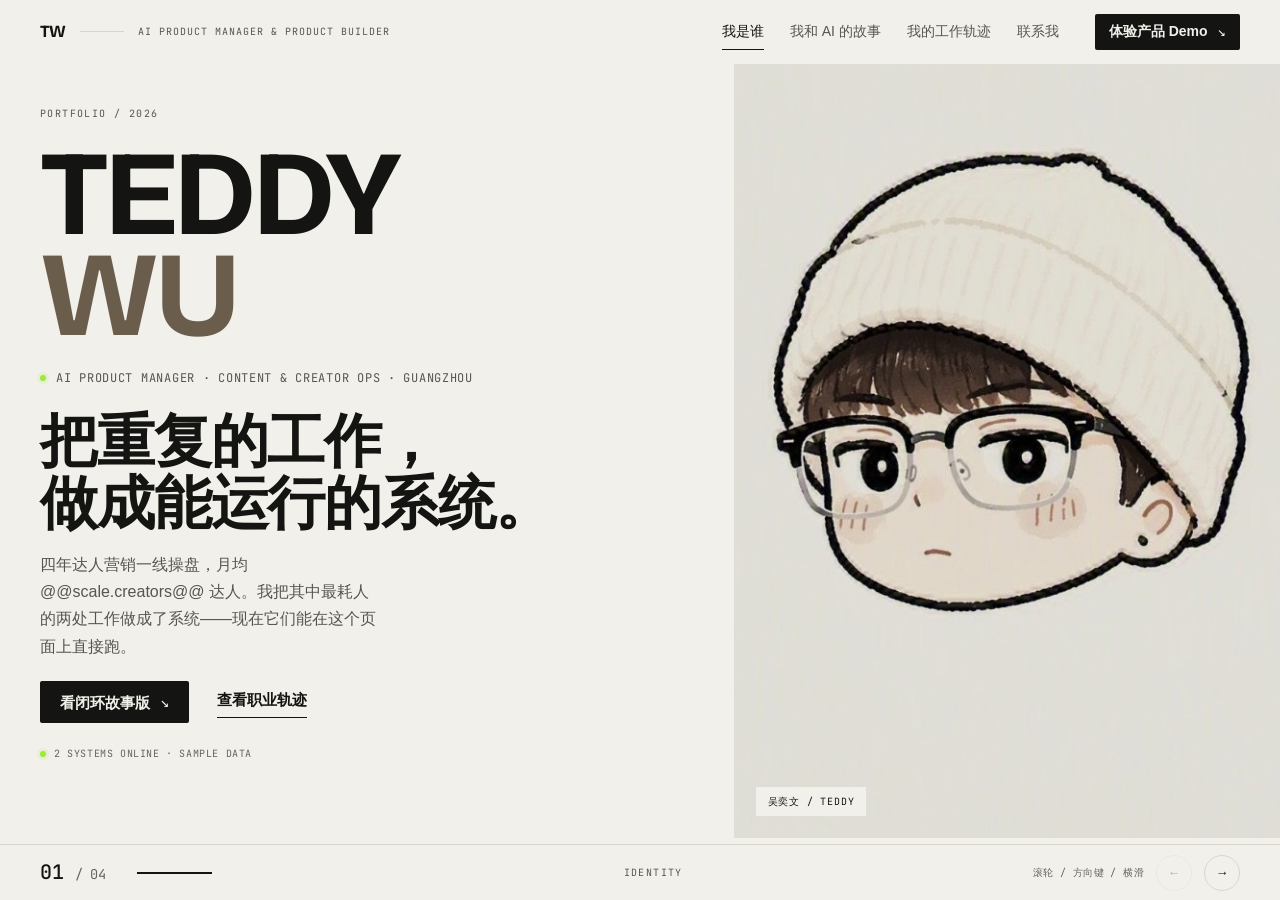
==== commit 5da663e8: "feat(site): trajectory detail popovers, ERA methodology tab, demo picker - Nav relabeled (who I am /" ====
--- a/index.html
+++ b/index.html
@@ -48,13 +48,31 @@
     <span class="brand-sub">AI Product Manager &amp; Product Builder</span>
   </a>
   <nav class="nav" aria-label="主导航">
-    <a href="/#identity" data-scene-link="identity">身份</a>
-    <a href="/#story" data-scene-link="story">故事版</a>
-    <a href="/#trajectory" data-scene-link="trajectory">轨迹</a>
-    <a href="/#contact" data-scene-link="contact">联系</a>
+    <a href="/#identity" data-scene-link="identity">我是谁</a>
+    <a href="/#story" data-scene-link="story">我和 AI 的故事</a>
+    <a href="/#trajectory" data-scene-link="trajectory">我的工作轨迹</a>
+    <a href="/#contact" data-scene-link="contact">联系我</a>
   </nav>
-  <a class="btn btn--solid btn--sm header-cta" href="/#story" data-scene-link="story" data-track="header_try_demo">跑一次 demo <span class="ar">↘</span></a>
+  <button type="button" class="btn btn--solid btn--sm header-cta" id="pd-open">体验产品 Demo <span class="ar">↘</span></button>
 </header>
+
+<div class="pd-modal" id="pd-modal" hidden>
+  <div class="pd-bg" data-pd-close></div>
+  <div class="pd-panel" role="dialog" aria-modal="true" aria-label="体验产品 Demo">
+    <header class="pd-head"><div><p class="pd-kicker">PRODUCT DEMO · SAMPLE DATA</p><h3>两套系统，亲手跑一遍</h3></div><button type="button" class="ccx-x" data-pd-close>✕ 关闭</button></header>
+    <div class="pd-grid">
+      <button type="button" class="pd-card" data-pd="review">
+        <img src="/assets/img/demo-qc.jpg" width="1400" height="787" alt="Content QC System 审核界面预览：左侧问题卡片流，右侧文档预览高亮" loading="lazy">
+        <div class="pd-body"><h4>Content QC System<span>内容审核</span></h4><p>导入稿件即出审核意见：RAG 规则库 + 分层 Prompt，逐条批准 / 拒绝 / 编辑，一键回写飞书文档。</p><div class="pd-tags"><span>审核 10min → 3min</span><span>规则召回率 92%</span><span>Mock 数据</span></div><span class="pd-go">打开 Demo <b>↗</b></span></div>
+      </button>
+      <button type="button" class="pd-card" data-pd="match">
+        <img src="/assets/img/demo-kol.jpg" width="1400" height="787" alt="KOL Recommend System 推荐界面预览：对话式需求确认与达人匹配卡片" loading="lazy">
+        <div class="pd-body"><h4>KOL Recommend System<span>达人推荐</span></h4><p>说出需求即回匹配达人：关键词识别 + 分步点选，按品类、场景、人群、预算真实过滤，导出深度数据。</p><div class="pd-tags"><span>选号 30min → 5min</span><span>候选匹配率 85%</span><span>样例达人库</span></div><span class="pd-go">打开 Demo <b>↗</b></span></div>
+      </button>
+    </div>
+    <p class="pd-foot">弹窗中本地运行 · 样例数据不发起真实 API 调用 · 随时可关</p>
+  </div>
+</div>
 
 <main class="stage" id="stage">
 <div class="scene-stack">
@@ -163,24 +181,75 @@
       <div class="tabs" role="tablist" aria-label="轨迹切换">
         <button role="tab" id="tt-c" aria-controls="tp-c" aria-selected="true">职业经历</button>
         <button role="tab" id="tt-m" aria-controls="tp-m" aria-selected="false">工作方法</button>
+        <button role="tab" id="tt-e" aria-controls="tp-e" aria-selected="false">产品方法论</button>
       </div>
     </div>
     <div id="tp-c" role="tabpanel" aria-labelledby="tt-c">
       <div class="career resolve-view">
-        <div class="career-col"><span class="cc-idx">01 / 2024.09 — NOW</span><h3 class="cc-org"><img class="cc-logo" src="/assets/icons/logo-publicis.png" width="22" height="22" alt="" loading="lazy">阳狮集团 · 盛世长城</h3><p class="cc-role">Senior Media Executive / AIPM</p><p class="cc-scope">P&amp;G 汰渍全平台 Creator / KOL 营销</p><p class="cc-judge">规模让我必须把工作交给系统。</p><div class="cc-tags"><span>月200+达人</span><span>@@scale.spend@@月消耗</span><span>两套系统 0-1</span></div></div>
-        <div class="career-col"><span class="cc-idx">02 / 2023.04 — 2024.07</span><h3 class="cc-org"><img class="cc-logo" src="/assets/icons/logo-bluefocus.png" width="22" height="22" alt="" loading="lazy">蓝色光标</h3><p class="cc-role">高级客户执行</p><p class="cc-scope">脉动、简爱百万级达人投放，头部 KOL 全案</p><p class="cc-judge">第一次意识到重复劳动是流程问题，不是我的问题。</p><div class="cc-tags"><span>头部KOL全案</span><span>SOP 沉淀</span></div></div>
-        <div class="career-col"><span class="cc-idx">03 / 2021.11 — 2023.03</span><h3 class="cc-org"><img class="cc-logo" src="/assets/icons/logo-moli.png" width="22" height="22" alt="" loading="lazy">茉莉数科</h3><p class="cc-role">客户执行</p><p class="cc-scope">宝洁潘婷、飘柔抖音官号全链路运营</p><p class="cc-judge">内容合规不是「感觉不对」，是可以写成清单的。</p><div class="cc-tags"><span>官号运营</span><span>合规清单</span></div></div>
+        <div class="career-col"><span class="cc-idx">01 / 2024.09 — NOW</span><h3 class="cc-org"><img class="cc-logo" src="/assets/icons/logo-publicis.png" width="22" height="22" alt="" loading="lazy">阳狮集团<button type="button" class="cc-more" data-exp="p1" aria-label="查看详细经历：阳狮"><span class="ccm-t">查看详情</span><svg viewBox="0 0 24 24" fill="none" stroke="currentColor" stroke-width="2.2" aria-hidden="true"><path d="M7 17L17 7M9 7h8v8" stroke-linecap="round" stroke-linejoin="round"/></svg></button></h3><p class="cc-role">Senior Media Executive / AIPM</p><p class="cc-scope">P&amp;G 汰渍全平台 Creator / KOL 营销</p><p class="cc-judge">真正上手 AI 是从这里开始，一做就是两套系统。</p><div class="cc-tags"><span>月200+达人</span><span>@@scale.spend@@月消耗</span><span>两套系统 0-1</span></div></div>
+        <div class="career-col"><span class="cc-idx">02 / 2023.04 — 2024.07</span><h3 class="cc-org"><img class="cc-logo" src="/assets/icons/logo-bluefocus.png" width="22" height="22" alt="" loading="lazy">蓝色光标<button type="button" class="cc-more" data-exp="bf" aria-label="查看详细经历：蓝色光标"><span class="ccm-t">查看详情</span><svg viewBox="0 0 24 24" fill="none" stroke="currentColor" stroke-width="2.2" aria-hidden="true"><path d="M7 17L17 7M9 7h8v8" stroke-linecap="round" stroke-linejoin="round"/></svg></button></h3><p class="cc-role">高级客户执行</p><p class="cc-scope">脉动、简爱百万级达人投放，头部 KOL 全案</p><p class="cc-judge">那时 AI 只是「知道有、用过一点」，重复劳动我倒先记住了。</p><div class="cc-tags"><span>头部KOL全案</span><span>SOP 沉淀</span></div></div>
+        <div class="career-col"><span class="cc-idx">03 / 2021.11 — 2023.03</span><h3 class="cc-org"><img class="cc-logo" src="/assets/icons/logo-moli.png" width="22" height="22" alt="" loading="lazy">茉莉数科<button type="button" class="cc-more" data-exp="ml" aria-label="查看详细经历：茉莉数科"><span class="ccm-t">查看详情</span><svg viewBox="0 0 24 24" fill="none" stroke="currentColor" stroke-width="2.2" aria-hidden="true"><path d="M7 17L17 7M9 7h8v8" stroke-linecap="round" stroke-linejoin="round"/></svg></button></h3><p class="cc-role">客户执行</p><p class="cc-scope">宝洁潘婷、飘柔抖音官号全链路运营</p><p class="cc-judge">内容合规不是「感觉不对」，是可以写成清单的。</p><div class="cc-tags"><span>官号运营</span><span>合规清单</span></div></div>
       </div>
       <p class="kicker" style="margin-top:26px">产品定义 · 体验设计 · AI 产品开发 · <a href="/profile/" data-track="full_profile" style="border-bottom:1px solid currentColor">查看完整履历 →</a></p>
     </div>
     <div id="tp-m" role="tabpanel" aria-labelledby="tt-m" hidden>
       <div class="methods resolve-view">
         <div class="method"><span class="method-n">01</span><div><h4>先量成本，再谈方案</h4><p>我不用「效率提升」开头。先算清楚：这个动作每月重复多少次、每次多少人时。算不出来，它就不值得做产品。</p></div></div>
-        <div class="method"><span class="method-n">02</span><div><h4>把隐性规则写成可判定条目</h4><p>老手说「这条不对劲」，我得问出到底是哪个词不对、属于哪一类、能不能举反例。写不出来就不该上模型。</p></div></div>
-        <div class="method"><span class="method-n">03</span><div><h4>给模型一个岗位，不是一个愿望</h4><p>拆成风险识别、规范校验、优化建议三层，每层只管一件事，输出必须是结构化字段。一层出错不牵连另外两层。</p></div></div>
-        <div class="method"><span class="method-n">04</span><div><h4>在模型不确定的地方留人</h4><p>置信度低于阈值、规则库没命中、新品牌冷启动——这三种情况必须转人工，而不是硬猜。兜底是产品设计的一部分。</p></div></div>
-        <div class="method"><span class="method-n">05</span><div><h4>让结果可复盘</h4><p>采纳和忽略都是数据。没有回流的审核系统，三个月后就会退化成没人信的提示器。</p></div></div>
+        <div class="method"><span class="method-n">02</span><div><h4>把隐性经验写成可判定的规则</h4><p>老手说「这条不对劲」，我得问出是哪个词不对、属于哪一类、反例是什么。写不成 SOP 的事，谈不上自动化，更谈不上产品化。</p></div></div>
+        <div class="method"><span class="method-n">03</span><div><h4>把大问题拆成小流程</h4><p>模糊的需求，拆到每一步有明确的输入输出、出错能定位到环节。先用最小方案跑通最短链路，再谈扩展——两套系统都是这么从 MVP 长出来的。</p></div></div>
+        <div class="method"><span class="method-n">04</span><div><h4>先设计兜底，再设计体验</h4><p>哪些环节必须有人确认、自动化到哪里为止、出了错谁来接——这些先于功能写进方案。没人敢负责的产品，不会有人用。</p></div></div>
+        <div class="method"><span class="method-n">05</span><div><h4>让每个动作都可复盘</h4><p>采纳、拒绝、修改，都是值得留下的信号。把数据回流跑起来，产品才会越用越准，而不是上线即巅峰。</p></div></div>
         <div class="risk-note"><h5>我现在最清楚的风险</h5><p>规则召回率 @@review.recall@@ 是在 3 个品牌、约 400 条规则下测的。品牌数继续增加时它会掉——多品牌规则冲突的仲裁我还没解决。</p></div>
+      </div>
+    </div>
+    <div id="tp-e" role="tabpanel" aria-labelledby="tt-e" hidden>
+      <div class="era">
+        <p class="era-claim">业务不只是需求的提出者，<em>还可以是工具的创造者</em>。<span>—— 从业务问题到 AI 工具 · 阳狮内部分享</span></p>
+        <div class="era-grid">
+          <section class="era-col">
+            <p class="era-colhead">五步路径 · 一个业务人怎么把问题做成产品</p>
+            <ol class="era-steps">
+              <li class="era-step">
+                <svg class="era-ico" viewBox="0 0 44 44" aria-hidden="true"><path d="M24 4L12 24h8l-4 16 16-22h-9z" fill="none" stroke="currentColor" stroke-width="2.2" stroke-linejoin="round" stroke-linecap="round"/><circle cx="35" cy="10" r="3" fill="none" stroke="var(--dot)" stroke-width="2"/></svg>
+                <div><h5><b>发现痛点</b><span>01</span></h5><p>审一篇稿 8-10 分钟、筛一次号 30 分钟——每天都重复的事，才值得被改变。</p></div>
+              </li>
+              <li class="era-step">
+                <svg class="era-ico" viewBox="0 0 44 44" aria-hidden="true"><circle cx="9" cy="12" r="4" fill="none" stroke="currentColor" stroke-width="2.2"/><circle cx="34" cy="22" r="4" fill="none" stroke="currentColor" stroke-width="2.2"/><circle cx="12" cy="34" r="4" fill="none" stroke="var(--dot)" stroke-width="2.2"/><path d="M13 13.5l17 6.5M30.5 25.5l-15 6.5" stroke="currentColor" stroke-width="2" stroke-linecap="round" stroke-dasharray="3 3"/></svg>
+                <div><h5><b>梳理工作流</b><span>02</span></h5><p>先不碰工具，把流程摊开：哪一步、靠什么判断、错了会怎样。画得出来，才交得出去。</p></div>
+              </li>
+              <li class="era-step">
+                <svg class="era-ico" viewBox="0 0 44 44" aria-hidden="true"><path d="M6 22c5-8 12-12 16-12s11 4 16 12c-5 8-12 12-16 12S11 30 6 22z" fill="none" stroke="currentColor" stroke-width="2.2" stroke-linejoin="round"/><circle cx="22" cy="22" r="5" fill="none" stroke="var(--dot)" stroke-width="2.2"/><path d="M22 5v4M36 8l-2.5 3.5M8 8l2.5 3.5" stroke="var(--dot)" stroke-width="2" stroke-linecap="round"/></svg>
+                <div><h5><b>判断 AI 切入点</b><span>03</span></h5><p>高频、重复、可规则化，三条都占才动手——Copilot 解决「一次」，产品解决「一类」。</p></div>
+              </li>
+              <li class="era-step">
+                <svg class="era-ico" viewBox="0 0 44 44" aria-hidden="true"><path d="M8 10h28a3 3 0 013 3v14a3 3 0 01-3 3H22l-8 7v-7H8a3 3 0 01-3-3V13a3 3 0 013-3z" fill="none" stroke="currentColor" stroke-width="2.2" stroke-linejoin="round"/><path d="M15 20l-3 3 3 3M25 20l3 3-3 3M22 17l-3 10" fill="none" stroke="var(--dot)" stroke-width="2" stroke-linecap="round" stroke-linejoin="round"/></svg>
+                <div><h5><b>VibeCoding 做 MVP</b><span>04</span></h5><p>不是程序员，但最懂这个问题。用自然语言写、调、改，4 周跑通最短链路。</p></div>
+              </li>
+              <li class="era-step">
+                <svg class="era-ico" viewBox="0 0 44 44" aria-hidden="true"><path d="M22 36V10m0 0l-7 7m7-7l7 7" fill="none" stroke="currentColor" stroke-width="2.4" stroke-linecap="round" stroke-linejoin="round"/><circle cx="10" cy="38" r="3" fill="none" stroke="var(--dot)" stroke-width="2"/><circle cx="22" cy="40" r="3" fill="none" stroke="var(--dot)" stroke-width="2"/><circle cx="34" cy="38" r="3" fill="none" stroke="var(--dot)" stroke-width="2"/></svg>
+                <div><h5><b>上线赋能组织</b><span>05</span></h5><p>审核 10min→3min、选号 30min→5min。个人工具长成团队工具，再沉淀成组织能力。</p></div>
+              </li>
+            </ol>
+          </section>
+          <section class="era-col">
+            <p class="era-colhead">ERA 三步法 · 把个人经验翻译成可复用系统</p>
+            <div class="era-eras">
+              <div class="era-mini"><span class="era-letter">E<b>Extract</b></span><p><b>提取经验</b> — 把隐性判断摆成显性流程：先做什么、再做什么、注意什么、成品长什么样。</p></div>
+              <div class="era-mini"><span class="era-letter">R<b>Refine</b></span><p><b>固化规则</b> — 「这图产品太小」→「产品占比 60%、光线明亮、背景简约、大量留白」。AI 不懂感觉，规则替它判断。</p></div>
+              <div class="era-mini"><span class="era-letter">A<b>Assign</b></span><p><b>定义边界</b> — AI 负责执行，人负责判断与验收：关键节点人工确认，才放行下一段自动化。</p></div>
+            </div>
+            <p class="era-foot">ERA 的作用：把一个人的隐性经验，变成一个谁都能复用的工具。</p>
+            <div class="era-check">
+              <p class="era-colhead">验证与放大 · 工具凭什么活下来</p>
+              <ul>
+                <li><b>自我验证 → 交叉验证</b>：不能只靠自己觉得好用，其他品牌跑通才算数。</li>
+                <li><b>三条指标</b>：效率有没有提升、输出准不准、换个品牌还能不能用。</li>
+                <li><b>持续使用才是成功</b>：上线只是起点，被团队天天用才是产品。</li>
+              </ul>
+            </div>
+          </section>
+        </div>
+        <p class="era-quote">AI 最大的价值，不是帮我们完成一次任务——是把<em>经验沉淀成能力，能力沉淀成系统</em>。</p>
       </div>
     </div>
     <p class="ghost ghost--br" aria-hidden="true">TW</p>
@@ -191,23 +260,23 @@
 <section class="scene scene--contact" id="contact" data-scene="contact" data-hash="contact" data-label="CONTACT" data-theme="ink" role="region" aria-labelledby="contact-title">
   <div class="scene-body"><div class="stage-inner">
     <div class="contact-pad resolve">
-      <p class="kicker">START A CONVERSATION</p>
-      <p class="id-eyebrow">AVAILABLE FOR AI PRODUCT ROLES</p>
-      <h2 class="h2" id="contact-title">你的流程里，<br>还有多少工作没写下来？</h2>
-      <p class="lede">接受 AI 产品岗位，也欢迎内容营销场景的产品合作。</p>
+      <p class="kicker">CONTACT</p>
+      <p class="id-eyebrow">OPEN TO OPPORTUNITIES</p>
+      <h2 class="h2" id="contact-title">有岗位或合作意向，<br>欢迎与我交流。</h2>
+      <p class="lede">坐标广州，期待以下方向机会：<br>· 求职：AI 产品经理 / AI 产品运营 / 用户增长岗位<br>· 合作：内容营销、达人业务相关 AI 产品项目<br>下方可获取简历或直接取得联系。</p>
       <div class="contact-links">
+        <a class="btn btn--link" href="/profile/" data-track="profile_click">完整履历 <span class="ar">↗</span></a>
         <a class="btn btn--link" href="mailto:1502110191@qq.com?subject=From%20teddywu.site" data-track="email_click">发送邮件 <span class="ar">↗</span></a>
         <button class="btn btn--link" data-copy="TeddyGorrr" data-track="wechat_copy">复制微信号 <span class="ar">↗</span></button>
         <button class="btn btn--link" data-qr="qr-wechat" aria-controls="qr-wechat" aria-expanded="false" data-track="wechat_qr">扫码加我 <span class="ar">↗</span></button>
-        <a class="btn btn--link" href="/profile/" data-track="profile_click">完整履历 <span class="ar">↗</span></a>
       </div>
       <figure class="qr" id="qr-wechat" hidden>
         <img src="/assets/img/wechat-qr.jpg" alt="Teddy Wu 的微信二维码，扫码可直接添加好友" width="400" height="400" loading="lazy" decoding="async">
         <figcaption>微信 · TeddyGorrr</figcaption>
       </figure>
       <div class="contact-meta">
-        <span>© <span data-year>2026</span> Teddy Wu</span><span>Guangzhou</span>
-        <span>Built as a static site</span><span>Demos use sample data</span><span>No cookies. No tracking of what you paste.</span>
+        <span>© <span data-year>2026</span> Teddy Wu · 广州</span>
+        <span>本站为纯静态页面</span><span>Demo 均运行样例数据</span><span>无 Cookie · 不追踪任何输入</span>
       </div>
     </div>
     <p class="ghost ghost--contact ghost--br" aria-hidden="true">I MAKE<br>AI USEFUL</p>
@@ -221,10 +290,10 @@
 <div class="rail" data-theme="paper">
   <p class="rail-index"><span class="cur">01</span> <span class="tot">/ 04</span></p>
   <div class="rail-segs" role="group" aria-label="场景进度">
-    <button class="rail-seg w10 is-current" data-scene-link="identity" aria-label="第 1 屏 身份" aria-current="true"><i></i></button>
-    <button class="rail-seg w18" data-scene-link="story" aria-label="第 2 屏 故事版"><i></i></button>
-    <button class="rail-seg w22" data-scene-link="trajectory" aria-label="第 3 屏 轨迹"><i></i></button>
-    <button class="rail-seg w06" data-scene-link="contact" aria-label="第 4 屏 联系"><i></i></button>
+    <button class="rail-seg w10 is-current" data-scene-link="identity" aria-label="第 1 屏 我是谁" aria-current="true"><i></i></button>
+    <button class="rail-seg w18" data-scene-link="story" aria-label="第 2 屏 我和 AI 的故事"><i></i></button>
+    <button class="rail-seg w22" data-scene-link="trajectory" aria-label="第 3 屏 我的工作轨迹"><i></i></button>
+    <button class="rail-seg w06" data-scene-link="contact" aria-label="第 4 屏 联系我"><i></i></button>
   </div>
   <details class="rail-jump"><summary><span class="cur">01</span> / 04 · <span class="sum-label">IDENTITY</span></summary>
     <div class="rail-menu">
--- a/assets/css/components.css
+++ b/assets/css/components.css
@@ -33,8 +33,8 @@
   gap:clamp(28px,4.4vw,72px);align-items:center;min-height:100%;
   /* the portrait bleeds -rail-h past the frame; bottom padding must cover that bleed
      or the scene grows a phantom internal scroll that eats the first wheel event */
-  padding-block:clamp(18px,4vh,48px) max(clamp(18px,4vh,48px),calc(var(--rail-h) + 10px))}
-.id-left{display:grid;gap:clamp(20px,3.4vh,36px);position:relative;z-index:1}
+  padding-block:clamp(14px,2.4vh,26px) max(clamp(14px,2.4vh,26px),calc(var(--rail-h) + 6px))}
+.id-left{display:grid;gap:clamp(14px,2.2vh,26px);position:relative;z-index:1}
 .id-year{font-family:var(--f-mono);font-size:var(--micro);letter-spacing:.14em;text-transform:uppercase;color:var(--text-secondary)}
 .id-eyebrow{font-family:var(--f-mono);font-size:var(--caption);letter-spacing:.06em;text-transform:uppercase;
   color:var(--text-secondary);display:flex;align-items:center;gap:10px;flex-wrap:wrap}
--- a/assets/css/pages.css
+++ b/assets/css/pages.css
@@ -106,8 +106,8 @@
 
 /* ============ STORYBOARD (demo pages) ============ */
 /* Hand-drawn five-panel loop, viewport-scaled; the demo opens in a modal. */
-.story{position:relative;margin-top:clamp(14px,2.4vh,28px);
-  padding:clamp(16px,2.6vh,28px) clamp(14px,2.4vw,32px) clamp(16px,2.6vh,28px);
+.story{position:relative;margin-top:clamp(8px,1.6vh,18px);
+  padding:clamp(10px,1.8vh,20px) clamp(14px,2.4vw,32px) clamp(10px,1.8vh,20px);
   border:1.6px solid var(--ink-900);
   border-radius:18px 225px 16px 255px/255px 16px 225px 18px;
   background:
@@ -116,15 +116,15 @@
     var(--paper-0);
   background-size:28px 28px,28px 28px,auto}
 .story-kicker{display:flex;align-items:baseline;justify-content:space-between;gap:16px;flex-wrap:wrap;
-  margin-bottom:clamp(12px,1.8vh,20px)}
+  margin-bottom:clamp(8px,1.2vh,14px)}
 .story-kicker .t{font-family:var(--f-cjk);font-weight:700;font-size:clamp(14px,1.9vh,18px);color:var(--ink-900)}
 .story-kicker .m{font-family:var(--f-mono);font-size:var(--micro);letter-spacing:.12em;
   text-transform:uppercase;color:var(--text-quiet)}
 .story-grid{display:grid;grid-template-columns:1fr 46px 1fr 46px 1fr;
-  grid-template-rows:auto clamp(34px,5.5vh,56px) auto;gap:clamp(10px,1.6vh,18px) 8px}
+  grid-template-rows:auto clamp(18px,3.4vh,36px) auto;gap:clamp(7px,1.2vh,12px) 8px}
 .sb-card{position:relative;transform:rotate(var(--rot,0deg));background:var(--paper-1);
   border:1.6px solid var(--ink-900);
-  padding:clamp(12px,1.8vh,18px) clamp(12px,1.3vw,16px) clamp(12px,1.6vh,16px);
+  padding:clamp(9px,1.4vh,13px) clamp(12px,1.3vw,16px) clamp(9px,1.2vh,12px);
   border-radius:255px 15px 225px 15px/15px 225px 15px 255px;
   box-shadow:3px 4px 0 rgba(20,21,18,.14);display:flex;flex-direction:column}
 .sb-card--b{border-radius:15px 225px 15px 255px/255px 15px 225px 15px}
@@ -176,7 +176,7 @@
   border:1.8px solid var(--ink-900);
   border-radius:255px 18px 225px 18px/18px 225px 18px 255px;
   box-shadow:6px 7px 0 rgba(20,21,18,.18);transform:rotate(-.5deg)}
-.sb-launch-big{font-family:var(--f-cjk);font-weight:700;font-size:clamp(18px,2.4vh,26px);line-height:1.55}
+.sb-launch-big{font-family:var(--f-cjk);font-weight:700;font-size:clamp(18px,2.4vh,26px);line-height:1.4}
 .sb-launch-sub{margin-top:8px;font-family:var(--f-mono);font-size:var(--micro);letter-spacing:.1em;
   text-transform:uppercase;color:var(--signal-700)}
 .sb-launch-cta{position:relative;display:flex;flex-direction:column;align-items:flex-end;gap:4px}
@@ -218,7 +218,7 @@
 .scene--story .sb-card{padding:clamp(9px,1.4vh,13px) 12px clamp(9px,1.3vh,12px)}
 .scene--story .sb-art{height:clamp(30px,4.4vh,46px)}
 .scene--story .sb-card p{margin-top:5px;margin-bottom:7px;line-height:1.6}
-.scene--story .sb-launch{padding:clamp(12px,2vh,20px) clamp(16px,2.4vw,30px)}
+.scene--story .sb-launch{padding:clamp(8px,1.4vh,14px) clamp(16px,2.4vw,30px)}
 .scene--story .sb-launch-big{font-size:clamp(16px,2.2vh,22px)}
 .scene--story .sb-launch-cta{flex-direction:row;flex-wrap:wrap;align-items:center;gap:10px}
 .scene--story .sb-launch-arrow{display:none}
@@ -254,3 +254,105 @@
 .qc-toast b{color:#A78BFA;font-weight:600;font-size:11px;letter-spacing:.05em;flex:none}
 .qc-toast.is-out{opacity:0;transform:translateY(-6px);transition:opacity .3s,transform .3s}
 @keyframes qc-toast-in{from{opacity:0;transform:translateY(-8px)}to{opacity:1;transform:none}}
+
+
+/* ---- career detail: 标题行箭头 + 大弹窗 ---- */
+.cc-org { display: flex; align-items: center; gap: 8px; }
+.cc-more { display: inline-flex; align-items: center; gap: 4px; flex: none; padding: 2px 8px; background: none; border: 1px solid var(--border); border-radius: 999px; color: var(--text-secondary); font: inherit; font-size: 11px; letter-spacing: .04em; cursor: pointer; transition: color .18s, background .18s, border-color .18s, transform .18s; }
+.cc-more svg { width: 11px; height: 11px; }
+.cc-more:hover, .cc-more:focus-visible { color: var(--text-primary); border-color: var(--text-quiet); background: rgba(127,127,120,.12); transform: translate(1px, -1px); }
+.ccx-lock { overflow: hidden; }
+.ccx-modal { position: fixed; inset: 0; z-index: 90; display: grid; place-items: center; padding: clamp(12px, 4vh, 40px); }
+.ccx-bg { position: absolute; inset: 0; background: rgba(14,15,12,.8); backdrop-filter: blur(3px); animation: ccx-fade .2s ease-out; }
+.ccx-panel { position: relative; width: min(860px, 96vw); max-height: min(88vh, 900px); overflow: auto; background: var(--bg-surface); border: 1px solid var(--border); border-radius: 14px; padding: clamp(22px, 4vw, 40px); box-shadow: 0 30px 80px rgba(0,0,0,.5); animation: ccx-in .22s ease-out; }
+@keyframes ccx-fade { from { opacity: 0; } }
+@keyframes ccx-in { from { opacity: 0; transform: translateY(14px) scale(.985); } }
+.ccx-head { display: flex; align-items: center; gap: 16px; }
+.ccx-logo { width: 40px; height: 40px; border-radius: 8px; object-fit: contain; background: #fff; padding: 4px; flex: none; }
+.ccx-title { flex: 1; min-width: 0; }
+.ccx-kicker { margin: 0 0 4px; font-family: var(--f-mono); font-size: var(--caption); letter-spacing: .16em; color: var(--text-quiet); }
+.ccx-title h3 { margin: 0; font-size: clamp(19px, 2.4vw, 24px); color: var(--text-primary); font-weight: 650; display: flex; flex-wrap: wrap; align-items: baseline; gap: 10px; }
+.ccx-title h3 span { font-size: 13px; font-weight: 400; color: var(--text-secondary); letter-spacing: .02em; }
+.ccx-x { display: inline-flex; align-items: center; gap: 8px; height: 36px; padding: 0 14px; flex: none; cursor: pointer; white-space: nowrap; border: 1px solid var(--border); border-radius: 8px; background: none; color: var(--text-secondary); font: inherit; font-size: 13px; transition: color .18s, border-color .18s, background .18s; }
+.ccx-x:hover { color: var(--text-primary); border-color: var(--text-quiet); }
+.ccx-sub { margin: 18px 0 20px; padding-bottom: 18px; border-bottom: 1px solid var(--border); font-size: 14px; line-height: 1.8; color: var(--text-secondary); }
+.ccx-list { list-style: none; margin: 0; padding: 0; display: grid; gap: 16px; }
+.ccx-list li { position: relative; padding-left: 20px; font-size: 14.5px; line-height: 1.9; color: var(--text-secondary); }
+.ccx-list li::before { content: ''; position: absolute; left: 0; top: 12px; width: 7px; height: 7px; border-radius: 50%; background: var(--dot); }
+.ccx-list li b { color: var(--text-primary); font-weight: 600; }
+@media (max-width: 640px) { .ccx-head { flex-wrap: wrap; } .ccx-x { margin-left: auto; } }
+
+/* ---- header demo picker: 产品概览选择 ---- */
+.pd-modal { position: fixed; inset: 0; z-index: 95; display: grid; place-items: center; padding: clamp(12px, 4vh, 40px); }
+.pd-modal[hidden] { display: none; }
+.pd-bg { position: absolute; inset: 0; background: rgba(14,15,12,.8); backdrop-filter: blur(3px); }
+.pd-panel { position: relative; width: min(980px, 96vw); max-height: min(90vh, 920px); overflow: auto; background: var(--bg-surface); border: 1px solid var(--border); border-radius: 14px; padding: clamp(20px, 3.4vw, 34px); box-shadow: 0 30px 80px rgba(0,0,0,.5); animation: ccx-in .22s ease-out; }
+.pd-head { display: flex; align-items: flex-start; justify-content: space-between; gap: 16px; margin-bottom: 20px; }
+.pd-kicker { margin: 0 0 6px; font-family: var(--f-mono); font-size: var(--caption); letter-spacing: .16em; color: var(--text-quiet); }
+.pd-head h3 { margin: 0; font-size: clamp(19px, 2.4vw, 25px); color: var(--text-primary); font-weight: 650; }
+.pd-grid { display: grid; grid-template-columns: 1fr 1fr; gap: 18px; }
+.pd-card { text-align: left; background: var(--bg-page); border: 1px solid var(--border); border-radius: 12px; overflow: hidden; padding: 0; cursor: pointer; color: var(--text-secondary); font: inherit; display: flex; flex-direction: column; transition: transform .2s, border-color .2s, box-shadow .2s; }
+.pd-card:hover, .pd-card:focus-visible { transform: translateY(-3px); border-color: var(--text-quiet); box-shadow: 0 16px 36px rgba(0,0,0,.28); }
+.pd-card img { width: 100%; height: auto; aspect-ratio: 16/9; object-fit: cover; object-position: top left; display: block; border-bottom: 1px solid var(--border); }
+.pd-body { padding: 16px 18px 18px; display: flex; flex-direction: column; gap: 10px; flex: 1; }
+.pd-body h4 { margin: 0; font-size: 16.5px; color: var(--text-primary); font-weight: 650; display: flex; align-items: baseline; gap: 9px; flex-wrap: wrap; }
+.pd-body h4 span { font-size: 12px; font-weight: 400; color: var(--accent); letter-spacing: .04em; }
+.pd-body p { margin: 0; font-size: 13px; line-height: 1.8; color: var(--text-secondary); }
+.pd-tags { display: flex; flex-wrap: wrap; gap: 7px; }
+.pd-tags span { font-family: var(--f-mono); font-size: 10.5px; letter-spacing: .04em; color: var(--text-quiet); border: 1px solid var(--border); border-radius: 999px; padding: 2px 9px; }
+.pd-go { margin-top: auto; font-size: 13px; color: var(--text-primary); font-weight: 600; display: inline-flex; gap: 6px; align-items: center; }
+.pd-go b { font-weight: 400; transition: transform .18s; }
+.pd-card:hover .pd-go b { transform: translate(2px, -2px); }
+.pd-foot { margin: 18px 0 0; text-align: center; font-size: 12px; color: var(--text-quiet); }
+@media (max-width: 760px) { .pd-grid { grid-template-columns: 1fr; } }
+
+/* ---- 产品方法论 ERA（轨迹第三 tab）：手绘卡片风 ---- */
+.era { padding-top: 18px; display: grid; gap: 18px; }
+.era-claim { margin: 0; font-size: clamp(16px, 1.9vw, 21px); line-height: 1.6; color: var(--text-secondary); font-family: var(--f-cjk); }
+.era-claim em { font-style: normal; color: var(--text-primary); font-weight: 700; box-shadow: inset 0 -0.42em 0 var(--dot-soft, rgba(122, 154, 88, .28)); }
+.era-claim span { display: block; margin-top: 6px; font-family: var(--f-mono); font-size: 11px; letter-spacing: .12em; color: var(--text-quiet); }
+.era-grid { display: grid; grid-template-columns: 1fr 1.05fr; gap: 22px; align-items: start; }
+.era-col { display: grid; gap: 12px; }
+.era-colhead { margin: 0; font-family: var(--f-mono); font-size: 11px; letter-spacing: .14em; color: var(--text-quiet); border-bottom: 1px dashed var(--border); padding-bottom: 8px; }
+.era-steps { list-style: none; margin: 0; padding: 0; display: grid; gap: 11px; position: relative; }
+.era-step { display: flex; gap: 14px; background: var(--bg-surface); border: 1.5px solid var(--line-1); border-radius: 12px; padding: 13px 16px; color: var(--text-secondary); }
+
+.era-step.is-key { border-color: var(--text-quiet); background: var(--paper-0); }
+.era-ico { width: 42px; height: 42px; flex: none; color: var(--text-primary); margin-top: 2px; }
+.era-step h5 { margin: 0 0 4px; display: flex; align-items: baseline; gap: 9px; flex-wrap: wrap; font-size: 15px; color: var(--text-primary); }
+.era-step h5 b { font-weight: 750; letter-spacing: .01em; }
+.era-step h5 span { margin-left: auto; font-family: var(--f-mono); font-size: 10.5px; color: var(--text-quiet); }
+.era-step p { margin: 0; font-size: 12.5px; line-height: 1.75; }
+.era-say { margin-top: 5px !important; font-size: 12px !important; color: var(--text-quiet); border-left: 2px solid var(--dot); padding-left: 9px; font-style: italic; }
+.era-card { position: relative; background: var(--bg-surface); border: 1.5px solid var(--line-1); border-radius: 8px 18px 10px 16px; padding: 12px 15px 13px 72px; color: var(--text-secondary); transform: rotate(.25deg); }
+.era-card:nth-child(odd) { transform: rotate(-.3deg); border-radius: 18px 8px 16px 10px; }
+.era-card p { margin: 0; font-size: 12.5px; line-height: 1.75; }
+.era-letter { flex: none; display: flex; flex-direction: column; align-items: center; justify-content: center; gap: 3px; min-width: 48px; padding: 8px 9px 7px; border: 1.8px solid var(--text-primary); border-radius: 10px; font-family: var(--f-mono); font-size: 20px; font-weight: 700; color: var(--text-primary); line-height: 1; }
+.era-letter b { display: block; font-size: 8px; font-weight: 500; letter-spacing: .06em; line-height: 1.1; color: var(--text-quiet); margin-top: 0; }
+
+.era-foot { margin: 2px 0 0; font-size: 12px; color: var(--text-quiet); text-align: right; font-style: italic; }
+.era-quote { margin: 0; padding: 15px 20px; background: var(--ink-900); color: #C9CCC4; border-radius: 12px; font-size: clamp(14px, 1.6vw, 17px); line-height: 1.7; font-family: var(--f-cjk); }
+.era-quote em { font-style: normal; color: var(--paper-1); font-weight: 700; box-shadow: inset 0 -0.4em 0 rgba(122, 154, 88, .5); }
+@media (max-width: 900px) { .era-grid { grid-template-columns: 1fr; } }
+
+
+.era-radar svg { display: block; width: 100%; height: auto; }
+.radar-poly { filter: drop-shadow(0 1px 0 rgba(20,21,18,.06)); }
+.radar-dots circle { transition: none; }
+.radar-lab text { letter-spacing: .02em; }
+.radar-note { margin: 2px 2px 0; font-size: 12px; line-height: 1.7; color: var(--text-quiet); text-align: center; }
+.radar-note b { color: var(--text-primary); font-weight: 600; }
+.era-eras { display: grid; gap: 10px; }
+.era-mini { display: flex; align-items: flex-start; gap: 13px; background: var(--bg-surface); border: 1.5px solid var(--line-1); border-radius: 12px; padding: 12px 15px; color: var(--text-secondary); }
+
+.era-mini p { margin: 0; font-size: 12.5px; line-height: 1.7; }
+.era-mini p b { color: var(--text-primary); font-weight: 600; }
+
+.era-check { background: var(--bg-surface); border: 1.5px solid var(--line-1); border-radius: 12px; padding: 13px 16px 14px; }
+.era-check .era-colhead { margin-bottom: 8px; }
+.era-check ul { margin: 0; padding: 0; list-style: none; display: grid; gap: 8px; }
+.era-check li { font-size: 12.5px; line-height: 1.7; color: var(--text-secondary); padding-left: 14px; position: relative; }
+.era-check li::before { content: ''; position: absolute; left: 0; top: 8px; width: 6px; height: 6px; border-radius: 50%; background: var(--dot); }
+.era-check li b { color: var(--text-primary); font-weight: 600; }
+
+.era-foot { margin: 0; text-align: right; font-size: 12px; font-style: italic; color: var(--text-quiet); }
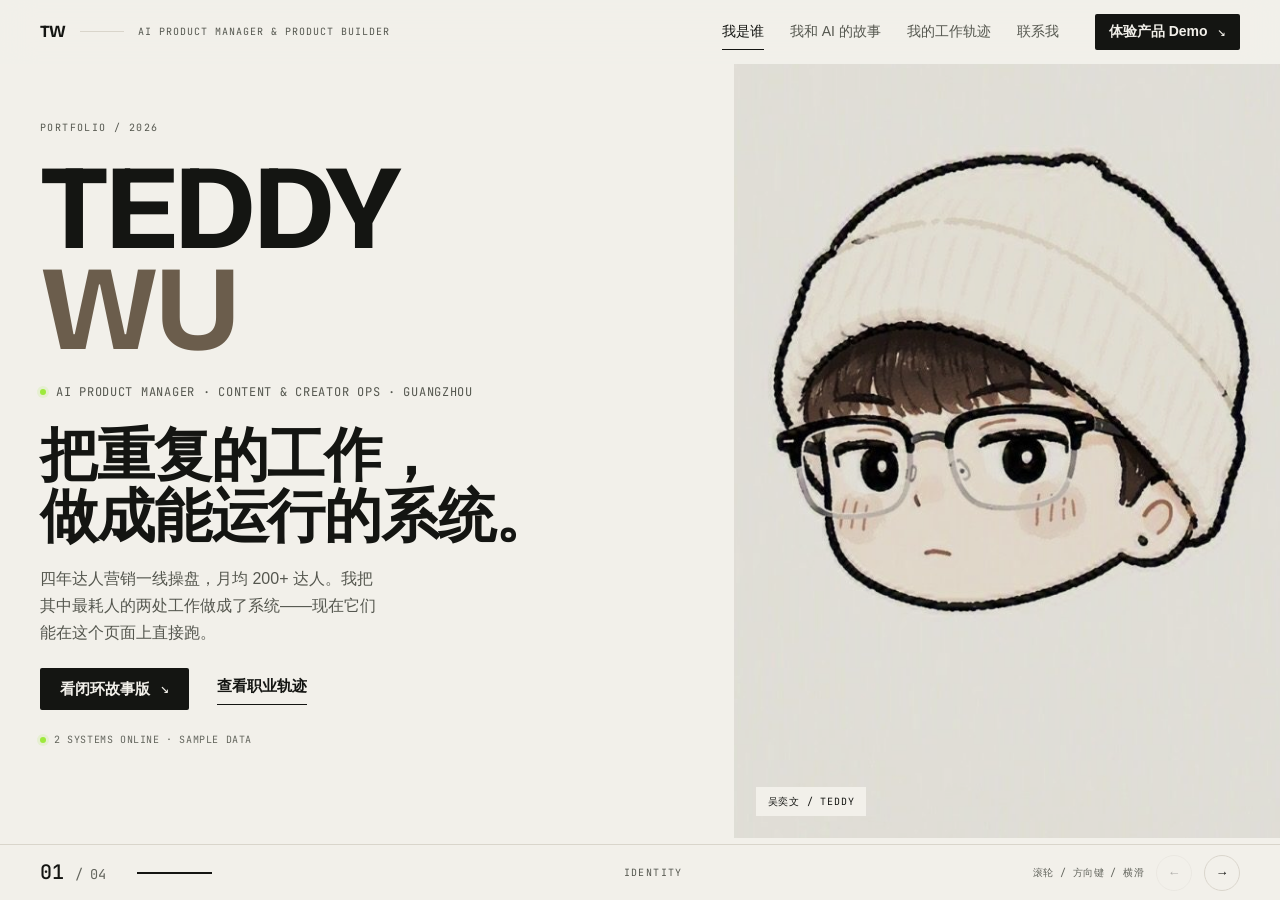
==== commit f5edbc00: "build: publish 6afb09cf9a5fc3c81360df95ebf57cbd52f23180" ====
--- a/index.html
+++ b/index.html
@@ -6,12 +6,12 @@
 <title>Teddy Wu — AI 产品经理 · 把重复的工作做成能运行的系统</title>
 <meta name="description" content="AI 产品经理 Teddy Wu 的作品台。两套从达人营销一线流程做出来的 AI 系统：内容审核与达人推荐，可在线直接试用。">
 <meta name="author" content="Teddy Wu">
-<link rel="canonical" href="https://teddywu.site/">
+<link rel="canonical" href="https://teddywu-0506.github.io/">
 <meta property="og:type" content="website"><meta property="og:locale" content="zh_CN">
-<meta property="og:site_name" content="Teddy Wu"><meta property="og:url" content="https://teddywu.site/">
+<meta property="og:site_name" content="Teddy Wu"><meta property="og:url" content="https://teddywu-0506.github.io/">
 <meta property="og:title" content="Teddy Wu — AI 产品经理 · 把重复的工作做成能运行的系统">
 <meta property="og:description" content="两套从达人营销一线流程做出来的 AI 系统，可在线直接试用。">
-<meta property="og:image" content="/assets/img/og-home.png"><meta property="og:image:width" content="1200"><meta property="og:image:height" content="630">
+<meta property="og:image" content="https://teddywu-0506.github.io/assets/img/og-home.png"><meta property="og:image:width" content="1200"><meta property="og:image:height" content="630">
 <meta property="og:image:alt" content="Teddy Wu — AI 产品经理作品台，两个可运行的 AI 系统">
 <meta name="twitter:card" content="summary_large_image">
 <meta name="theme-color" content="#F2F0EA">
@@ -20,19 +20,14 @@
 <link rel="preload" href="/assets/fonts/BricolageGrotesque-normal-700.woff2" as="font" type="font/woff2" crossorigin>
 <link rel="preload" href="/assets/fonts/InterTight-normal-400.woff2" as="font" type="font/woff2" crossorigin>
 <link rel="preload" href="/assets/img/portrait-480.jpg" as="image" imagesrcset="/assets/img/portrait-480.jpg 480w, /assets/img/portrait-849.jpg 849w" imagesizes="(max-width:768px) 92vw, 46vw" fetchpriority="high">
-<link rel="stylesheet" href="/assets/css/fonts.css">
-<link rel="stylesheet" href="/assets/css/tokens.css">
-<link rel="stylesheet" href="/assets/css/base.css">
-<link rel="stylesheet" href="/assets/css/deck.css">
-<link rel="stylesheet" href="/assets/css/components.css">
-<link rel="stylesheet" href="/assets/css/qc-product.css"><link rel="stylesheet" href="/assets/css/pages.css">
+<link rel="stylesheet" href="/assets/css/site.css">
 <script>document.documentElement.className='js';</script><!-- Blank-page guard lives in the markup, not in a timer: #identity ships with
      is-active, so the first scene renders even if the module never executes.
      A watchdog here caused a 0.247 layout shift on throttled mobile, because the
      module runs after 1.6s and the flip to no-js was never undone. -->
 <script type="application/ld+json">
 {"@context":"https://schema.org","@type":"Person","name":"Teddy Wu","alternateName":"吴奕文","jobTitle":"AI Product Manager",
- "url":"https://teddywu.site/","email":"mailto:1502110191@qq.com","slogan":"I make AI useful.",
+ "url":"https://teddywu-0506.github.io/","email":"mailto:1502110191@qq.com","slogan":"I make AI useful.",
  "knowsLanguage":["zh-CN","en"],"address":{"@type":"PostalAddress","addressLocality":"Guangzhou","addressCountry":"CN"},
  "knowsAbout":["AI Product Management","Retrieval-Augmented Generation","Human-in-the-loop Design","Creator Marketing","Workflow Automation"],
  "makesOffer":[{"@type":"Offer","itemOffered":{"@type":"SoftwareApplication","name":"AI Content QC System","applicationCategory":"BusinessApplication"}},
@@ -67,7 +62,7 @@
       </button>
       <button type="button" class="pd-card" data-pd="match">
         <img src="/assets/img/demo-kol.jpg" width="1400" height="787" alt="KOL Recommend System 推荐界面预览：对话式需求确认与达人匹配卡片" loading="lazy">
-        <div class="pd-body"><h4>KOL Recommend System<span>达人推荐</span></h4><p>说出需求即回匹配达人：关键词识别 + 分步点选，按品类、场景、人群、预算真实过滤，导出深度数据。</p><div class="pd-tags"><span>选号 30min → 5min</span><span>候选匹配率 85%</span><span>样例达人库</span></div><span class="pd-go">打开 Demo <b>↗</b></span></div>
+        <div class="pd-body"><h4>KOL Recommend System<span>达人推荐</span></h4><p>说出需求即回匹配达人：关键词识别 + 分步点选，按品类、场景、人群、预算真实过滤，导出深度数据。</p><div class="pd-tags"><span>选号 30min → 5min</span><span>候选池匹配率 85%</span><span>样例达人库</span></div><span class="pd-go">打开 Demo <b>↗</b></span></div>
       </button>
     </div>
     <p class="pd-foot">弹窗中本地运行 · 样例数据不发起真实 API 调用 · 随时可关</p>
@@ -86,7 +81,7 @@
       <p class="id-eyebrow"><span class="dot dot--live" aria-hidden="true"></span>AI PRODUCT MANAGER · CONTENT &amp; CREATOR OPS · GUANGZHOU</p>
       <div>
         <h2 class="h2" lang="zh-CN">把重复的工作，<br>做成能运行的系统。</h2>
-        <p class="lede" style="margin-top:18px">四年达人营销一线操盘，月均 @@scale.creators@@ 达人。我把其中最耗人的两处工作做成了系统——现在它们能在这个页面上直接跑。</p>
+        <p class="lede" style="margin-top:18px">四年达人营销一线操盘，月均 200+ 达人。我把其中最耗人的两处工作做成了系统——现在它们能在这个页面上直接跑。</p>
       </div>
       <div class="id-actions">
         <a class="btn btn--solid" href="/#story" data-scene-link="story" data-track="hero_story">看闭环故事版 <span class="ar">↘</span></a>
@@ -119,7 +114,7 @@
           <h3>业务痛点</h3>
           <svg class="sb-art" viewBox="0 0 140 84" fill="none" stroke="currentColor" stroke-width="2" stroke-linecap="round" stroke-linejoin="round" aria-hidden="true"><circle cx="46" cy="20" r="7"/><path d="M46 27v16M46 33l13 7M46 33l-12 8M46 43l9 12M46 43l-9 12"/><path d="M8 68h124M20 68v12M120 68v12"/><rect x="24" y="52" width="24" height="14" rx="1.5"/><path d="M20 66h34"/><path d="M92 62h30M94 54h26M98 46h18"/><circle cx="124" cy="18" r="8"/><path d="M124 13v5l3.5 2"/><path d="M58 10l2 4M64 8l2 4"/></svg>
           <p>两处最耗人的重复工作：稿件审核 <span class="hl">8–10min</span>、筛号 <span class="hl">30min/次</span>，规则散在人和文档里。</p>
-          <span class="sb-chip">月均 @@problem.volume@@ · @@scale.creators@@ 达人</span>
+          <span class="sb-chip">月均 600 条 · 200+ 达人</span>
         </article>
 
         <article class="sb-card sb-card--b sb-c2" style="--rot:.5deg">
@@ -134,7 +129,7 @@
           <div class="sb-head"><span class="sb-n">03</span><span class="sb-en">Build</span></div>
           <h3>Vibecoding 做 MVP</h3>
           <svg class="sb-art" viewBox="0 0 140 84" fill="none" stroke="currentColor" stroke-width="2" stroke-linecap="round" stroke-linejoin="round" aria-hidden="true"><rect x="34" y="10" width="96" height="58" rx="3"/><path d="M34 22h96"/><circle cx="42" cy="16" r="1.6"/><circle cx="49" cy="16" r="1.6"/><path d="M46 34l9 7-9 7"/><path d="M62 48h22"/><path d="M14 22l2.6 5.4L22 30l-5.4 2.6L14 38l-2.6-5.4L6 30l5.4-2.6z"/><circle cx="20" cy="52" r="6"/><path d="M20 58v12M20 62l12-6M20 70l-6 9M20 70l6 9"/></svg>
-          <p>一个人 + 借用工程接口：RAG 召回、分层 Prompt、多支路召回，先用 @@index.size@@ 条样例跑通链路。</p>
+          <p>一个人 + 借用工程接口：RAG 召回、分层 Prompt、多支路召回，先用 20 条样例跑通链路。</p>
           <span class="sb-chip">RAG + 分层 Prompt</span>
         </article>
 
@@ -142,7 +137,7 @@
           <div class="sb-head"><span class="sb-n">04</span><span class="sb-en">Ship</span></div>
           <h3>上线团队使用</h3>
           <svg class="sb-art" viewBox="0 0 140 84" fill="none" stroke="currentColor" stroke-width="2" stroke-linecap="round" stroke-linejoin="round" aria-hidden="true"><path d="M6 64h112M16 64v12M108 64v12"/><rect x="22" y="48" width="20" height="12" rx="1.5"/><path d="M18 60h28"/><circle cx="32" cy="32" r="6"/><path d="M32 38v10M32 44l8 4"/><rect x="70" y="48" width="20" height="12" rx="1.5"/><path d="M66 60h28"/><circle cx="80" cy="32" r="6"/><path d="M80 38v10M80 44l-8 4"/><path d="M126 8v48"/><path d="M126 8h12l-4.5 5.5L138 19h-12"/></svg>
-          <p>服务 P&amp;G 汰渍全平台投放：审核 <span class="hl">@@review.time@@</span>、选号 <span class="hl">@@match.time@@</span>、中选率 30%→50%。</p>
+          <p>服务 P&amp;G 汰渍全平台投放：审核 <span class="hl">10min → 3min</span>、选号 <span class="hl">30min → 5min</span>、中选率 30%→50%。</p>
           <span class="sb-chip">两套系统 0→1</span>
         </article>
 
@@ -150,7 +145,7 @@
           <div class="sb-head"><span class="sb-n">05</span><span class="sb-en">Iterate</span></div>
           <h3>收集反馈迭代</h3>
           <svg class="sb-art" viewBox="0 0 140 84" fill="none" stroke="currentColor" stroke-width="2" stroke-linecap="round" stroke-linejoin="round" aria-hidden="true"><circle cx="24" cy="30" r="7"/><path d="M24 37v16M24 42l12 6M24 53l-7 13M24 53l7 13"/><circle cx="116" cy="30" r="7"/><path d="M116 37v16M116 42l-12 6M116 53l-7 13M116 53l7 13"/><rect x="40" y="5" width="30" height="18" rx="3"/><path d="M48 23l-4 7 9-3"/><path d="M51 14a5 5 0 1 1 1.4 3.5"/><path d="M50 18.5l.8-4 4 1"/><rect x="72" y="5" width="30" height="18" rx="3"/><path d="M94 23l4 7-9-3"/><path d="M79 14l4 4 8-8"/><path d="M40 66c18 12 42 12 60 0" stroke-dasharray="5 6"/><path d="M96 62l5 5-7 3"/></svg>
-          <p>采纳和忽略都是数据：召回率 <span class="hl">@@review.recall@@</span>、匹配率 <span class="hl">@@match.pool@@</span>，修正持续回流。</p>
+          <p>采纳和忽略都是数据：召回率 <span class="hl">92%</span>、匹配率 <span class="hl">85%</span>，修正持续回流。</p>
           <span class="sb-chip">闭环让系统长大</span>
         </article>
 
@@ -186,7 +181,7 @@
     </div>
     <div id="tp-c" role="tabpanel" aria-labelledby="tt-c">
       <div class="career resolve-view">
-        <div class="career-col"><span class="cc-idx">01 / 2024.09 — NOW</span><h3 class="cc-org"><img class="cc-logo" src="/assets/icons/logo-publicis.png" width="22" height="22" alt="" loading="lazy">阳狮集团<button type="button" class="cc-more" data-exp="p1" aria-label="查看详细经历：阳狮"><span class="ccm-t">查看详情</span><svg viewBox="0 0 24 24" fill="none" stroke="currentColor" stroke-width="2.2" aria-hidden="true"><path d="M7 17L17 7M9 7h8v8" stroke-linecap="round" stroke-linejoin="round"/></svg></button></h3><p class="cc-role">Senior Media Executive / AIPM</p><p class="cc-scope">P&amp;G 汰渍全平台 Creator / KOL 营销</p><p class="cc-judge">真正上手 AI 是从这里开始，一做就是两套系统。</p><div class="cc-tags"><span>月200+达人</span><span>@@scale.spend@@月消耗</span><span>两套系统 0-1</span></div></div>
+        <div class="career-col"><span class="cc-idx">01 / 2024.09 — NOW</span><h3 class="cc-org"><img class="cc-logo" src="/assets/icons/logo-publicis.png" width="22" height="22" alt="" loading="lazy">阳狮集团<button type="button" class="cc-more" data-exp="p1" aria-label="查看详细经历：阳狮"><span class="ccm-t">查看详情</span><svg viewBox="0 0 24 24" fill="none" stroke="currentColor" stroke-width="2.2" aria-hidden="true"><path d="M7 17L17 7M9 7h8v8" stroke-linecap="round" stroke-linejoin="round"/></svg></button></h3><p class="cc-role">Senior Media Executive / AIPM</p><p class="cc-scope">P&amp;G 汰渍全平台 Creator / KOL 营销</p><p class="cc-judge">真正上手 AI 是从这里开始，一做就是两套系统。</p><div class="cc-tags"><span>月200+达人</span><span>100W+月消耗</span><span>两套系统 0-1</span></div></div>
         <div class="career-col"><span class="cc-idx">02 / 2023.04 — 2024.07</span><h3 class="cc-org"><img class="cc-logo" src="/assets/icons/logo-bluefocus.png" width="22" height="22" alt="" loading="lazy">蓝色光标<button type="button" class="cc-more" data-exp="bf" aria-label="查看详细经历：蓝色光标"><span class="ccm-t">查看详情</span><svg viewBox="0 0 24 24" fill="none" stroke="currentColor" stroke-width="2.2" aria-hidden="true"><path d="M7 17L17 7M9 7h8v8" stroke-linecap="round" stroke-linejoin="round"/></svg></button></h3><p class="cc-role">高级客户执行</p><p class="cc-scope">脉动、简爱百万级达人投放，头部 KOL 全案</p><p class="cc-judge">那时 AI 只是「知道有、用过一点」，重复劳动我倒先记住了。</p><div class="cc-tags"><span>头部KOL全案</span><span>SOP 沉淀</span></div></div>
         <div class="career-col"><span class="cc-idx">03 / 2021.11 — 2023.03</span><h3 class="cc-org"><img class="cc-logo" src="/assets/icons/logo-moli.png" width="22" height="22" alt="" loading="lazy">茉莉数科<button type="button" class="cc-more" data-exp="ml" aria-label="查看详细经历：茉莉数科"><span class="ccm-t">查看详情</span><svg viewBox="0 0 24 24" fill="none" stroke="currentColor" stroke-width="2.2" aria-hidden="true"><path d="M7 17L17 7M9 7h8v8" stroke-linecap="round" stroke-linejoin="round"/></svg></button></h3><p class="cc-role">客户执行</p><p class="cc-scope">宝洁潘婷、飘柔抖音官号全链路运营</p><p class="cc-judge">内容合规不是「感觉不对」，是可以写成清单的。</p><div class="cc-tags"><span>官号运营</span><span>合规清单</span></div></div>
       </div>
@@ -199,7 +194,7 @@
         <div class="method"><span class="method-n">03</span><div><h4>把大问题拆成小流程</h4><p>模糊的需求，拆到每一步有明确的输入输出、出错能定位到环节。先用最小方案跑通最短链路，再谈扩展——两套系统都是这么从 MVP 长出来的。</p></div></div>
         <div class="method"><span class="method-n">04</span><div><h4>先设计兜底，再设计体验</h4><p>哪些环节必须有人确认、自动化到哪里为止、出了错谁来接——这些先于功能写进方案。没人敢负责的产品，不会有人用。</p></div></div>
         <div class="method"><span class="method-n">05</span><div><h4>让每个动作都可复盘</h4><p>采纳、拒绝、修改，都是值得留下的信号。把数据回流跑起来，产品才会越用越准，而不是上线即巅峰。</p></div></div>
-        <div class="risk-note"><h5>我现在最清楚的风险</h5><p>规则召回率 @@review.recall@@ 是在 3 个品牌、约 400 条规则下测的。品牌数继续增加时它会掉——多品牌规则冲突的仲裁我还没解决。</p></div>
+        <div class="risk-note"><h5>我现在最清楚的风险</h5><p>规则召回率 92% 是在 3 个品牌、约 400 条规则下测的。品牌数继续增加时它会掉——多品牌规则冲突的仲裁我还没解决。</p></div>
       </div>
     </div>
     <div id="tp-e" role="tabpanel" aria-labelledby="tt-e" hidden>
@@ -227,7 +222,7 @@
               </li>
               <li class="era-step">
                 <svg class="era-ico" viewBox="0 0 44 44" aria-hidden="true"><path d="M22 36V10m0 0l-7 7m7-7l7 7" fill="none" stroke="currentColor" stroke-width="2.4" stroke-linecap="round" stroke-linejoin="round"/><circle cx="10" cy="38" r="3" fill="none" stroke="var(--dot)" stroke-width="2"/><circle cx="22" cy="40" r="3" fill="none" stroke="var(--dot)" stroke-width="2"/><circle cx="34" cy="38" r="3" fill="none" stroke="var(--dot)" stroke-width="2"/></svg>
-                <div><h5><b>上线赋能组织</b><span>05</span></h5><p>审核 10min→3min、选号 30min→5min。个人工具长成团队工具，再沉淀成组织能力。</p></div>
+                <div><h5><b>上线赋能组织</b><span>05</span></h5><p>审核 10min → 3min、选号 30min → 5min。个人工具长成团队工具，再沉淀成组织能力。</p></div>
               </li>
             </ol>
           </section>
--- a/assets/css/site.css
+++ b/assets/css/site.css
@@ -0,0 +1,3203 @@
+/* ==== fonts.css ==== */
+/* self-hosted latin subsets - regenerate with: python3 tools/fonts.py
+/* self-hosted latin subsets */
+@font-face{font-family:'Bricolage Grotesque';font-style:normal;font-weight:500;font-display:swap;src:url('/assets/fonts/BricolageGrotesque-normal-500.woff2') format('woff2');unicode-range:U+0000-00FF, U+0131, U+0152-0153, U+02BB-02BC, U+02C6, U+02DA, U+02DC, U+0304, U+0308, U+0329, U+2000-206F, U+20AC, U+2122, U+2191, U+2193, U+2212, U+2215, U+FEFF, U+FFFD;}
+@font-face{font-family:'Bricolage Grotesque';font-style:normal;font-weight:700;font-display:swap;src:url('/assets/fonts/BricolageGrotesque-normal-700.woff2') format('woff2');unicode-range:U+0000-00FF, U+0131, U+0152-0153, U+02BB-02BC, U+02C6, U+02DA, U+02DC, U+0304, U+0308, U+0329, U+2000-206F, U+20AC, U+2122, U+2191, U+2193, U+2212, U+2215, U+FEFF, U+FFFD;}
+@font-face{font-family:'Inter Tight';font-style:normal;font-weight:400;font-display:swap;src:url('/assets/fonts/InterTight-normal-400.woff2') format('woff2');unicode-range:U+0000-00FF, U+0131, U+0152-0153, U+02BB-02BC, U+02C6, U+02DA, U+02DC, U+0304, U+0308, U+0329, U+2000-206F, U+20AC, U+2122, U+2191, U+2193, U+2212, U+2215, U+FEFF, U+FFFD;}
+@font-face{font-family:'Inter Tight';font-style:normal;font-weight:600;font-display:swap;src:url('/assets/fonts/InterTight-normal-600.woff2') format('woff2');unicode-range:U+0000-00FF, U+0131, U+0152-0153, U+02BB-02BC, U+02C6, U+02DA, U+02DC, U+0304, U+0308, U+0329, U+2000-206F, U+20AC, U+2122, U+2191, U+2193, U+2212, U+2215, U+FEFF, U+FFFD;}
+@font-face{font-family:'JetBrains Mono';font-style:normal;font-weight:400;font-display:swap;src:url('/assets/fonts/JetBrainsMono-normal-400.woff2') format('woff2');unicode-range:U+0000-00FF, U+0131, U+0152-0153, U+02BB-02BC, U+02C6, U+02DA, U+02DC, U+0304, U+0308, U+0329, U+2000-206F, U+20AC, U+2122, U+2191, U+2193, U+2212, U+2215, U+FEFF, U+FFFD;}
+@font-face{font-family:'JetBrains Mono';font-style:normal;font-weight:500;font-display:swap;src:url('/assets/fonts/JetBrainsMono-normal-500.woff2') format('woff2');unicode-range:U+0000-00FF, U+0131, U+0152-0153, U+02BB-02BC, U+02C6, U+02DA, U+02DC, U+0304, U+0308, U+0329, U+2000-206F, U+20AC, U+2122, U+2191, U+2193, U+2212, U+2215, U+FEFF, U+FFFD;}
+
+/* ==== tokens.css ==== */
+/* ============ LAYER 1 · PRIMITIVE ============ */
+:root{
+  --paper-0:#ffffff; --paper-1:#F2F0EA; --paper-2:#E8E5DD;
+  --ink-900:#141512; --ink-700:#3A3C36; --ink-600:#55574F; --ink-500:#63655D; --ink-400:#9A9C93;
+  --line-1:#D9D5CB; --line-2:#2E302A;
+  --signal-500:#9DE93C; --signal-700:#4F6E10;   /* measured 5.16:1 on paper; #5E8218 was 3.94:1 */ --signal-100:#E7F5D0;
+  --warm-500:#6B5D4C;   /* measured 5.59:1 on paper; #8A7A66 was 3.64:1 */
+  --pass:#4E7A2E; --warn:#B87A1F; --fail:#B23A2E; --info:#3A5F8A;
+
+  --f-display:"Bricolage Grotesque","Helvetica Neue",Arial,sans-serif;
+  --f-body:"Inter Tight",Inter,-apple-system,"Segoe UI","PingFang SC","Hiragino Sans GB","Microsoft YaHei",sans-serif;
+  --f-mono:"JetBrains Mono",ui-monospace,"SFMono-Regular",Consolas,monospace;
+  /* System serif on purpose. Newsreader was declared for this slot and shipped 24 KB of
+     woff2 that no page ever fetched - every <em> in the site is CJK and fell through to
+     PingFang anyway. Same intent, one fewer asset to keep honest. */
+  --f-serif:Georgia,"Times New Roman","Songti SC",serif;
+  --f-cjk:"PingFang SC","Hiragino Sans GB","Microsoft YaHei","Noto Sans CJK SC",sans-serif;
+
+  /* LAYER 3 · COMPONENT */
+  --header-h:64px; --rail-h:56px; --stage-h:calc(100svh - var(--rail-h) - var(--header-h));
+  --gutter:56px; --stage-max:1600px; --content-max:1200px; --measure:720px;
+  --r-ui:4px; --r-window:8px; --r-chip:999px; --btn-r:2px;
+  --panel-shadow:0 20px 60px -16px rgba(20,21,18,.30);
+  --ease:cubic-bezier(.2,.7,.2,1);
+  /* measured from the reference implementation */
+  --ease-scene:cubic-bezier(.76,0,.24,1);
+  --ease-out-expo:cubic-bezier(.16,1,.3,1);
+  --dur-clip:.92s; --dur-fade:.48s; --dur-scale:1.1s; --dur-veil:.94s;
+  --s-section:64px; --s-block:40px; --s-tight:20px; --s-micro:10px;
+
+  /* TYPE SCALE · desktop 1440 */
+  --name-xl:148px; --h2-cjk:72px; --product-name:88px;
+  --h3:30px; --h4:20px; --body-l:19px; --body:17px; --body-s:14px;
+  --caption:12px; --micro:10px; --btn:15px; --stat-l:56px; --stat:32px;
+  --rail-num:20px; --ghost:200px;
+}
+/* ============ LAYER 2 · SEMANTIC (theme packs) ============ */
+:root,[data-theme="paper"]{
+  --bg-page:var(--paper-1); --bg-surface:var(--paper-2);
+  --text-primary:var(--ink-900); --text-secondary:var(--ink-600); --text-quiet:var(--ink-500);
+  --border:var(--line-1); --accent:var(--signal-700); --dot:var(--signal-500);
+  --btn-bg:var(--ink-900); --btn-fg:var(--paper-1);
+  --btn-bg-hover:var(--signal-500); --btn-fg-hover:var(--ink-900);
+  --ghost-color:var(--warm-500);
+}
+[data-theme="ink"]{
+  --bg-page:var(--ink-900); --bg-surface:#1B1D19;
+  --text-primary:var(--paper-1); --text-secondary:#9FA197; --text-quiet:#8B8D84;
+  --border:var(--line-2); --accent:var(--signal-500); --dot:var(--signal-500);
+  --btn-bg:var(--paper-1); --btn-fg:var(--ink-900);
+  --btn-bg-hover:var(--signal-500); --btn-fg-hover:var(--ink-900);
+  --ghost-color:var(--paper-1);
+}
+/* ============ BREAKPOINTS ============ */
+@media (max-width:1280px){
+  :root{--gutter:40px;--name-xl:124px;--h2-cjk:62px;--product-name:74px;--h3:27px;--h4:19px;
+    --body-l:18px;--body:16px;--caption:12px;--stat-l:48px;--stat:28px;--ghost:170px;
+    --s-section:56px;--s-block:36px}
+
+/* Short viewports: display type scales with the frame so deck scenes keep fitting. */
+@media (min-width:769px) and (max-height:1000px){
+  :root{--name-xl:clamp(96px,12.8vh,148px);--h2-cjk:clamp(42px,6vh,72px);--product-name:clamp(40px,6.2vh,88px);--s-section:clamp(28px,4.5vh,64px)}
+}
+}
+@media (max-width:768px){
+  :root{--gutter:28px;--header-h:58px;--rail-h:52px;
+    --name-xl:92px;--h2-cjk:46px;--product-name:54px;--h3:24px;--h4:18px;
+    --body-l:17px;--body:16px;--body-s:13.5px;--caption:11px;--btn:14px;
+    --stat-l:38px;--stat:24px;--rail-num:17px;--ghost:0px;
+    --s-section:44px;--s-block:28px;--s-tight:16px;--stage-h:auto}
+}
+@media (max-width:480px){
+  :root{--gutter:20px;--name-xl:62px;--h2-cjk:34px;--product-name:40px;--h3:21px;
+    --body-l:16.5px;--body:15.5px;--body-s:13px;--caption:10.5px;--stat-l:30px;--stat:21px}
+}
+
+/* ==== base.css ==== */
+*,*::before,*::after{box-sizing:border-box}
+html{-webkit-text-size-adjust:100%;background:var(--paper-1);scroll-behavior:smooth;overflow-x:clip}
+body{margin:0;background:var(--bg-page);color:var(--text-primary);
+  font-family:var(--f-body);font-size:var(--body);line-height:1.72;
+  -webkit-font-smoothing:antialiased;text-rendering:optimizeLegibility;overflow-x:clip}
+::selection{background:var(--signal-500);color:var(--ink-900)}
+a{color:inherit;text-decoration:none}
+button,input,select,textarea{font:inherit;color:inherit}
+button{cursor:pointer;background:none;border:0;padding:0}
+img{display:block;max-width:100%}
+h1,h2,h3,h4,p{margin:0}
+:focus-visible{outline:2px solid var(--accent);outline-offset:2px;border-radius:1px}
+/* The !important here is load-bearing: .work-panel{display:grid} and friends live in a
+   later file, so a bare [hidden] would lose to them on source order alone. Any rule that
+   deliberately un-hides (the html.no-js fallbacks in components.css) has to carry
+   !important as well and win on specificity instead. */
+[hidden]{display:none!important}
+
+/* ---- typography utilities ---- */
+.mono{font-family:var(--f-mono);font-variant-numeric:tabular-nums}
+.kicker,.micro,.cell-label,.tag{font-family:var(--f-mono);text-transform:uppercase;
+  letter-spacing:.08em;font-size:var(--micro);font-weight:400;color:var(--text-secondary)}
+.kicker{font-size:var(--caption);letter-spacing:.06em}
+.name{font-family:var(--f-display);font-weight:700;font-size:var(--name-xl);
+  line-height:.86;letter-spacing:-.045em;text-transform:uppercase}
+.name .b{color:var(--text-primary)} .name .c{color:var(--warm-500)}
+.h2{font-family:var(--f-cjk);font-weight:700;font-size:var(--h2-cjk);
+  line-height:1.06;letter-spacing:-.02em}
+.product-name{font-family:var(--f-display);font-weight:700;font-size:var(--product-name);
+  line-height:.95;letter-spacing:-.04em;text-transform:uppercase}
+.h3{font-family:var(--f-cjk);font-weight:700;font-size:var(--h3);line-height:1.15;letter-spacing:-.02em}
+.h4{font-size:var(--h4);font-weight:600;line-height:1.3;letter-spacing:-.01em}
+.lede{font-family:var(--f-cjk);font-size:var(--body-l);line-height:1.7;color:var(--text-secondary);max-width:42ch}
+.prose{font-family:var(--f-cjk);font-size:var(--body);line-height:1.78;color:var(--text-secondary);max-width:62ch}
+.prose strong,.cell-body strong{color:var(--text-primary);font-weight:600}
+em{font-family:var(--f-serif);font-style:italic;font-weight:400;letter-spacing:-.01em}
+.stat{font-family:var(--f-mono);font-variant-numeric:tabular-nums;font-weight:500;
+  font-size:var(--stat);letter-spacing:-.02em;line-height:1}
+.stat-l{font-size:var(--stat-l);letter-spacing:-.03em}
+.sr-only{position:absolute;width:1px;height:1px;padding:0;margin:-1px;overflow:hidden;
+  clip:rect(0 0 0 0);white-space:nowrap;border:0}
+.skip{position:absolute;left:var(--gutter);top:-60px;z-index:60;background:var(--ink-900);
+  color:var(--paper-1);padding:10px 16px;font-size:var(--body-s)}
+.skip:focus{top:12px}
+
+/* ---- layout helpers ---- */
+.stage-inner{width:min(var(--stage-max),100% - (var(--gutter) * 2));margin-inline:auto}
+.rule{height:1px;background:var(--border);border:0}
+.dot{display:inline-block;width:6px;height:6px;border-radius:50%;background:var(--dot);
+  box-shadow:0 0 0 3px color-mix(in srgb,var(--dot) 14%,transparent)}
+@keyframes pulse{0%,100%{transform:scale(1);opacity:1}50%{transform:scale(1.35);opacity:.55}}
+.dot--live{animation:pulse 1.6s var(--ease) infinite}
+
+/* ==== deck.css ==== */
+/* ============ HEADER ============ */
+.site-header{position:fixed;z-index:40;inset:0 0 auto;height:var(--header-h);color:var(--text-primary);
+  display:flex;align-items:center;gap:28px;padding:0 var(--gutter);
+  background:color-mix(in srgb,var(--bg-page) 86%,transparent);
+  -webkit-backdrop-filter:blur(16px) saturate(1.3);backdrop-filter:blur(16px) saturate(1.3);
+  border-bottom:1px solid transparent;
+  transition:background .45s var(--ease),border-color .45s var(--ease),color .45s}
+.site-header.is-stuck{border-bottom-color:var(--border)}
+.brand{display:flex;align-items:center;gap:14px;flex:0 0 auto}
+.brand-mark{font-family:var(--f-display);font-weight:700;font-size:17px;letter-spacing:-.03em}
+.brand-rule{width:44px;height:1px;background:var(--border)}
+.brand-sub{font-family:var(--f-mono);font-size:var(--micro);letter-spacing:.1em;
+  text-transform:uppercase;color:var(--text-secondary);white-space:nowrap}
+.nav{display:flex;gap:26px;margin-left:auto;font-family:var(--f-cjk);font-size:var(--body-s);color:var(--text-secondary)}
+.nav a{position:relative;padding-block:6px;transition:color .2s}
+.nav a::after{content:'';position:absolute;left:0;right:0;bottom:0;height:1px;
+  background:var(--text-primary);transform:scaleX(0);transform-origin:left;transition:transform .25s var(--ease)}
+.nav a:hover{color:var(--text-primary)}
+.nav a[aria-current="true"]{color:var(--text-primary)}
+.nav a[aria-current="true"]::after{transform:scaleX(1)}
+.header-cta{margin-left:8px}
+
+/* ============ STAGE ============ */
+.stage{position:relative;margin-top:var(--header-h);height:var(--stage-h);overflow:hidden;isolation:isolate}
+.scene-stack{position:absolute;inset:0}
+.scene{position:absolute;inset:0;display:flex;flex-direction:column;
+  background:var(--bg-page);color:var(--text-primary);
+  clip-path:inset(0 0 0 100%);visibility:hidden;opacity:0;pointer-events:none;
+  transform:scale(1.025);overflow:hidden;
+  transition:clip-path var(--dur-clip) var(--ease-scene),opacity var(--dur-fade) ease,
+             transform var(--dur-scale) var(--ease-out-expo),visibility 0s linear var(--dur-clip)}
+.scene.is-active{clip-path:inset(0);visibility:visible;opacity:1;pointer-events:auto;
+  transform:scale(1);z-index:3;transition-delay:0s}
+.scene-body{flex:1 1 auto;min-height:0;overflow-y:auto;overscroll-behavior-y:contain;
+  scrollbar-width:none;display:flex;flex-direction:column;justify-content:center}
+.scene-body::-webkit-scrollbar{display:none}
+.scene-pad{width:min(var(--stage-max),100% - (var(--gutter) * 2));margin-inline:auto;padding-block:var(--s-section)}
+
+/* ---- sweeping difference veil on every scene change ---- */
+.veil{position:absolute;inset:0;z-index:40;pointer-events:none;overflow:hidden;visibility:hidden}
+.veil i{position:absolute;inset:0;width:42%;transform:translate(-110%) skew(-5deg);
+  mix-blend-mode:difference;
+  background:linear-gradient(90deg,#0000,#ffffff94 47%,#10100fc7 52%,#0000)}
+.stage.is-cutting .veil{visibility:visible}
+.stage.is-cutting .veil i{animation:optical-cut var(--dur-veil) var(--ease-scene) both}
+.stage.is-cutting[data-direction="backward"] .veil i{animation-name:optical-cut-back}
+@keyframes optical-cut{from{transform:translate(-110%) skew(-5deg)}to{transform:translate(350%) skew(-5deg)}}
+@keyframes optical-cut-back{from{transform:translate(350%) skew(-5deg)}to{transform:translate(-110%) skew(-5deg)}}
+
+/* ---- content resolve: replayed every time a scene becomes active ---- */
+.scene .resolve{animation:none}
+.scene.is-active .resolve{animation:content-resolve .92s var(--ease-out-expo) .15s both}
+.scene.is-active .resolve-copy{animation:copy-resolve .68s var(--ease-out-expo) .15s both}
+.scene.is-active .resolve-focus{animation:focus-resolve .76s var(--ease-out-expo) .15s both}
+.scene.is-active .resolve-view{animation:view-resolve .56s var(--ease-out-expo) .1s both}
+@keyframes content-resolve{from{filter:blur(9px);opacity:0}to{filter:blur(0);opacity:1}}
+@keyframes copy-resolve{from{filter:blur(7px);opacity:0;transform:translate(-1rem)}to{filter:blur(0);opacity:1;transform:translate(0)}}
+@keyframes focus-resolve{from{clip-path:circle(18% at 58% 48%);filter:blur(8px);opacity:.35;transform:scale(.97)}
+  to{clip-path:circle(82%);filter:blur(0);opacity:1;transform:scale(1)}}
+@keyframes view-resolve{from{clip-path:inset(0 0 45%);opacity:0;transform:translateY(.8rem)}to{clip-path:inset(0);opacity:1;transform:translateY(0)}}
+
+/* vertical mode: no-js fallback + <=768px */
+html.no-js .stage, .stage.is-vertical{height:auto;overflow:visible;isolation:auto}
+html.no-js .scene-stack, .stage.is-vertical .scene-stack{position:static}
+html.no-js .scene, .stage.is-vertical .scene{position:relative;inset:auto;height:auto;min-height:0;
+  visibility:visible;opacity:1;pointer-events:auto;transform:none;clip-path:none;
+  transition:none;border-top:1px solid var(--border);overflow:visible}
+html.no-js .scene:first-child, .stage.is-vertical .scene:first-child{border-top:0}
+html.no-js .scene-body, .stage.is-vertical .scene-body{overflow:visible;min-height:0}
+.stage.is-vertical .scene{scroll-margin-top:var(--header-h)}
+.stage.is-vertical .veil{display:none}
+.stage.is-vertical .scene .resolve,.stage.is-vertical .scene .resolve-copy,
+.stage.is-vertical .scene .resolve-focus,.stage.is-vertical .scene .resolve-view{animation:none}
+
+/* ============ PROGRESS RAIL ============ */
+.rail{position:fixed;z-index:40;inset:auto 0 0;height:var(--rail-h);color:var(--text-primary);
+  display:flex;align-items:center;gap:clamp(14px,3vw,32px);padding:0 var(--gutter);
+  padding-bottom:env(safe-area-inset-bottom);
+  background:color-mix(in srgb,var(--bg-page) 90%,transparent);
+  -webkit-backdrop-filter:blur(16px);backdrop-filter:blur(16px);
+  border-top:1px solid var(--border);transition:background .45s var(--ease),border-color .45s}
+.rail-index{font-family:var(--f-mono);font-size:var(--rail-num);font-weight:500;
+  letter-spacing:-.02em;white-space:nowrap}
+.rail-index .tot{font-size:.68em;color:var(--text-quiet);font-weight:400}
+.rail-segs{display:flex;align-items:center;gap:8px;flex:1;max-width:440px}
+.rail-seg{position:relative;height:2px;background:transparent;overflow:hidden}
+.rail-seg::after{content:'';position:absolute;inset:-11px 0;cursor:pointer}
+.rail-seg.w10{flex:10 1 0}.rail-seg.w18{flex:18 1 0}.rail-seg.w22{flex:22 1 0}.rail-seg.w16{flex:16 1 0}.rail-seg.w06{flex:6 1 0}
+.rail-seg i{display:block;height:100%;width:100%;background:var(--border);
+  transform:scaleX(0);transform-origin:left;opacity:.3;
+  transition:opacity .35s ease,transform .7s var(--ease-scene)}
+.rail-seg.is-passed i,.rail-seg.is-current i{background:var(--text-primary);opacity:.85;transform:scaleX(1)}
+.rail-seg.is-current i{opacity:1}
+.rail-seg:hover i,.rail-seg:focus-visible i{background:var(--signal-500);opacity:1}
+
+.rail-name{font-family:var(--f-mono);font-size:var(--micro);letter-spacing:.14em;
+  text-transform:uppercase;color:var(--text-secondary);min-width:88px;text-align:center}
+.rail-nav{display:flex;align-items:center;gap:12px;margin-left:auto}
+.rail-arrow{width:36px;height:36px;border:1px solid var(--border);border-radius:50%;
+  display:grid;place-items:center;font-size:13px;color:var(--text-primary);
+  transition:background .2s var(--ease),color .2s,transform .2s,border-color .2s}
+.rail-arrow:hover:not([disabled]){background:var(--text-primary);color:var(--bg-page);border-color:var(--text-primary)}
+.rail-arrow[disabled]{opacity:.3;cursor:not-allowed}
+.rail-hint{font-family:var(--f-mono);font-size:var(--micro);letter-spacing:.04em;color:var(--text-quiet)}
+.rail-jump{display:none}
+.rail-live{position:absolute;width:1px;height:1px;overflow:hidden;clip:rect(0 0 0 0)}
+
+@media (max-width:1050px){.rail-hint{display:none}.brand-rule,.brand-sub{display:none}}
+@media (max-width:768px){
+  .rail{gap:12px}
+  .rail-index,.rail-segs,.rail-name{display:none}
+  .rail-jump{display:block;position:relative;margin-right:auto}
+  .rail-jump summary{list-style:none;cursor:pointer;display:flex;align-items:center;gap:10px;
+    height:36px;padding:0 14px;border:1px solid var(--border);border-radius:var(--r-chip);
+    font-family:var(--f-mono);font-size:var(--micro);letter-spacing:.08em;text-transform:uppercase}
+  .rail-jump summary::-webkit-details-marker{display:none}
+  .rail-jump summary::after{content:'';width:5px;height:5px;border-right:1px solid currentColor;
+    border-bottom:1px solid currentColor;transform:rotate(-45deg) translateY(-2px)}
+  .rail-jump[open] .rail-menu{display:grid}
+  .rail-menu{position:absolute;bottom:calc(100% + 10px);left:0;min-width:220px;padding:6px;
+    display:grid;gap:2px;background:var(--bg-page);border:1px solid var(--border);
+    border-radius:var(--r-window);box-shadow:var(--panel-shadow)}
+  .rail-menu a{display:flex;justify-content:space-between;gap:16px;padding:11px 12px;
+    font-family:var(--f-mono);font-size:var(--micro);letter-spacing:.06em;text-transform:uppercase;
+    border-radius:var(--r-ui)}
+  .rail-menu a:hover,.rail-menu a[aria-current="true"]{background:var(--bg-surface)}
+  .nav{display:none}
+  .header-cta{margin-left:auto}
+}
+
+/* ==== components.css ==== */
+/* ============ BUTTONS ============ */
+.btn{display:inline-flex;align-items:center;gap:10px;font-size:var(--btn);font-weight:600;
+  font-family:var(--f-cjk);letter-spacing:0;white-space:nowrap;
+  transition:background .2s var(--ease),color .2s,border-color .2s,gap .2s var(--ease),transform .12s}
+.btn .ar{font-family:var(--f-mono);font-weight:400;transition:transform .2s var(--ease)}
+.btn:hover .ar{transform:translate(3px,3px)}
+.btn--solid{height:46px;padding:0 20px;background:var(--btn-bg);color:var(--btn-fg);border-radius:var(--btn-r)}
+.btn--solid:hover{background:var(--btn-bg-hover);color:var(--btn-fg-hover)}
+.btn--solid:active{transform:translateY(1px)}
+.btn--link{position:relative;padding-bottom:5px;border-bottom:1px solid var(--text-primary)}
+.btn--link::after{content:'';position:absolute;left:0;bottom:-1px;width:0;height:2px;background:var(--text-primary);transition:width .25s var(--ease)}
+.btn--link:hover::after{width:100%}
+.btn[disabled]{opacity:.4;pointer-events:none}
+.btn--sm{height:36px;font-size:var(--body-s);padding:0 14px}
+.btn[aria-busy="true"]{position:relative;color:transparent}
+.btn[aria-busy="true"]::before{content:'';position:absolute;inset:0;margin:auto;width:16px;height:16px;
+  border:2px solid color-mix(in srgb,currentColor 30%,transparent);border-top-color:var(--btn-fg);
+  border-radius:50%;animation:spin .7s linear infinite}
+@keyframes spin{to{transform:rotate(360deg)}}
+
+/* ============ GHOST WORDMARK ============ */
+.ghost{position:absolute;z-index:0;pointer-events:none;user-select:none;white-space:nowrap;
+  font-family:var(--f-display);font-weight:700;font-size:var(--ghost);line-height:.8;
+  letter-spacing:-.05em;text-transform:uppercase;color:var(--ghost-color);opacity:.055}
+.ghost--br{right:calc(var(--gutter) * -1);bottom:-.18em}
+.ghost--r{right:-.06em;top:50%;transform:translateY(-50%)}
+
+/* ============ SCENE 1 · IDENTITY ============ */
+/* The portrait stretches to the grid row. Without a definite row height the row
+   tracks the text column, so any reflow above moves the portrait box (0.26 CLS).
+   min-height:100% pins the row to the scene instead. */
+.scene--identity .scene-pad{position:relative;display:grid;grid-template-columns:1.18fr .82fr;
+  gap:clamp(28px,4.4vw,72px);align-items:center;min-height:100%;
+  /* the portrait bleeds -rail-h past the frame; bottom padding must cover that bleed
+     or the scene grows a phantom internal scroll that eats the first wheel event */
+  padding-block:clamp(14px,2.4vh,26px) max(clamp(14px,2.4vh,26px),calc(var(--rail-h) + 6px))}
+.id-left{display:grid;gap:clamp(14px,2.2vh,26px);position:relative;z-index:1}
+.id-year{font-family:var(--f-mono);font-size:var(--micro);letter-spacing:.14em;text-transform:uppercase;color:var(--text-secondary)}
+.id-eyebrow{font-family:var(--f-mono);font-size:var(--caption);letter-spacing:.06em;text-transform:uppercase;
+  color:var(--text-secondary);display:flex;align-items:center;gap:10px;flex-wrap:wrap}
+.id-actions{display:flex;align-items:center;gap:28px;flex-wrap:wrap}
+.id-status{font-family:var(--f-mono);font-size:var(--micro);letter-spacing:.06em;color:var(--text-quiet);
+  display:flex;align-items:center;gap:8px;text-transform:uppercase}
+.portrait{position:relative;align-self:stretch;min-height:0}
+.portrait-frame{position:absolute;inset:calc(var(--header-h) * -1) calc(var(--gutter) * -1) calc(var(--rail-h) * -1) -8%;
+  overflow:hidden;background:var(--paper-2)}
+.portrait-frame img{width:100%;height:100%;object-fit:cover;object-position:center 28%}
+.portrait-frame img{filter:grayscale(.18) contrast(1.03)}
+.portrait-cap{position:absolute;left:22px;right:auto;bottom:22px;padding:6px 12px;
+  background:var(--paper-1);font-family:var(--f-mono);font-size:var(--micro);letter-spacing:.08em;text-transform:uppercase}
+/* placeholder illustration blends into paper; drop this class when a real photo replaces it */
+.portrait-frame--illus img{background:var(--paper-1);mix-blend-mode:multiply;filter:none}
+.lede{max-width:38ch}
+@media (max-width:768px){
+  .scene--identity .scene-pad{grid-template-columns:1fr;gap:28px}
+  .portrait-frame{position:relative;inset:auto;aspect-ratio:4/5;max-height:340px}
+  .portrait-cap{left:0;bottom:0}
+}
+
+/* ============ SCENE 2 · WORK ============ */
+.scene--work .scene-pad{display:grid;gap:clamp(16px,2.6vh,28px)}
+.work-head{display:flex;align-items:baseline;justify-content:space-between;gap:20px;flex-wrap:wrap}
+.switcher{display:flex;gap:0;border-top:1px solid var(--border)}
+.switcher [role="tab"]{position:relative;display:grid;gap:5px;padding:14px 22px 14px 0;margin-right:26px;
+  text-align:left;border-top:2px solid transparent;margin-top:-1px;transition:border-color .2s,opacity .2s;opacity:.6}
+.switcher [role="tab"]:hover{opacity:.85}
+.switcher [role="tab"][aria-selected="true"]{border-top-color:var(--text-primary);opacity:1}
+.sw-idx{font-family:var(--f-mono);font-size:var(--micro);letter-spacing:.08em;color:var(--text-secondary)}
+.sw-name{font-family:var(--f-display);font-weight:600;font-size:clamp(15px,1.35vw,19px);letter-spacing:-.01em;text-transform:uppercase}
+.sw-cn{font-family:var(--f-cjk);font-size:var(--body-s);font-weight:600}
+.sw-state{font-family:var(--f-mono);font-size:var(--micro);letter-spacing:.05em;color:var(--text-quiet);text-transform:uppercase}
+@media (max-width:768px){
+  .switcher{overflow-x:auto;scroll-snap-type:x mandatory;-webkit-overflow-scrolling:touch;
+    scrollbar-width:none;padding-bottom:4px}
+  .switcher::-webkit-scrollbar{display:none}
+  .switcher [role="tab"]{flex:0 0 auto;scroll-snap-align:start;padding-right:18px;margin-right:18px}
+}
+
+.work-panel{display:grid;grid-template-columns:7fr 5fr;gap:clamp(24px,3.4vw,56px);align-items:start;
+  position:relative;z-index:1}
+.work-panel.is-live{grid-template-columns:4fr 8fr}
+.work-intro{display:grid;gap:12px;margin-bottom:clamp(16px,2.4vh,26px)}
+.work-thesis{font-family:var(--f-cjk);font-size:clamp(17px,1.5vw,21px);font-weight:600;line-height:1.45;max-width:34ch}
+.work-cn-name{font-family:var(--f-cjk);font-size:clamp(18px,1.6vw,22px);font-weight:700;color:var(--warm-500);letter-spacing:.01em}
+
+/* six-cell grid */
+.grid6{display:grid;grid-template-columns:1fr 1fr;border-top:1px solid var(--border);border-left:1px solid var(--border)}
+.cell{padding:clamp(12px,1.6vh,18px) clamp(12px,1.4vw,20px);border-right:1px solid var(--border);
+  border-bottom:1px solid var(--border);position:relative;transition:background .2s}
+.cell-label{display:block;margin-bottom:7px}
+.cell-body{font-family:var(--f-cjk);font-size:var(--body-s);line-height:1.62;color:var(--text-secondary)}
+.cell--result{cursor:pointer}
+.cell--result:hover,.cell--evidence:hover{background:color-mix(in srgb,var(--signal-500) 7%,transparent)}
+.cell--result::before,.cell--evidence::before{content:'';position:absolute;left:-1px;top:0;bottom:0;width:2px;
+  background:var(--signal-500);transform:scaleY(0);transform-origin:top;transition:transform .22s var(--ease)}
+.cell--result:hover::before,.cell--evidence:hover::before{transform:scaleY(1)}
+.cell-stat{display:flex;align-items:baseline;gap:8px;flex-wrap:wrap;margin-bottom:6px}
+.cell-stat .stat{font-size:clamp(22px,2.2vw,30px)}
+.cell-arrow{position:absolute;right:14px;bottom:12px;font-family:var(--f-mono);font-size:var(--micro);color:var(--accent)}
+.provenance{display:none;padding:10px 0 0;font-family:var(--f-mono);font-size:var(--micro);
+  line-height:1.6;letter-spacing:.02em;color:var(--text-quiet);text-transform:none}
+.provenance.is-open{display:block}
+.work-cta{display:flex;align-items:center;gap:26px;padding-top:clamp(12px,1.8vh,20px);flex-wrap:wrap}
+@media (max-width:1050px){.work-panel,.work-panel.is-live{grid-template-columns:1fr}}
+@media (max-width:768px){.grid6{grid-template-columns:1fr}}
+
+/* ============ INK PRODUCT PANEL ============ */
+.panel{background:var(--ink-900);color:var(--paper-1);border-radius:var(--r-window);
+  padding:clamp(14px,1.5vw,20px);position:relative;overflow:hidden}
+.panel--preview{box-shadow:0 12px 40px -18px rgba(20,21,18,.45)}
+.work-panel.is-live .panel{box-shadow:var(--panel-shadow)}
+.panel-bar{display:flex;align-items:center;gap:8px;padding-bottom:12px;margin-bottom:14px;
+  border-bottom:1px solid var(--line-2);font-family:var(--f-mono);font-size:var(--micro);
+  letter-spacing:.06em;color:#A9ACA3;text-transform:uppercase}
+.panel-bar i{width:7px;height:7px;border-radius:50%;background:#4A4E47;flex:0 0 auto}
+.panel-bar .ttl{margin-left:6px;color:#B4B8AE}
+.panel-bar .st{margin-left:auto;display:flex;align-items:center;gap:7px;color:var(--signal-500)}
+.panel-bar .st i{background:var(--signal-500);box-shadow:none;width:5px;height:5px}
+.panel-note{font-family:var(--f-mono);font-size:var(--micro);letter-spacing:.05em;
+  color:#8E9188;text-transform:uppercase;padding-top:12px;border-top:1px solid var(--line-2);margin-top:14px}
+@media (max-width:768px){.work-panel.is-live .panel{border-radius:0;margin-inline:calc(var(--gutter) * -1)}}
+
+/* ============ APP WINDOW (light UI on ink) ============ */
+.app{background:var(--paper-1);color:var(--ink-900);border-radius:var(--r-ui);overflow:hidden}
+.app-doc{padding:clamp(14px,1.5vw,20px)}
+.app-doc h4{font-family:var(--f-cjk);font-size:clamp(15px,1.3vw,18px);font-weight:600;line-height:1.4;margin:12px 0 10px}
+.app-doc p{font-family:var(--f-cjk);font-size:var(--body-s);line-height:1.75;color:var(--ink-500)}
+.app-line{padding:2px 4px;border-radius:2px;transition:background .3s var(--ease)}
+.app-line.is-hl{background:var(--signal-100)}
+.app-line.is-hl2{background:#FBEBD2}
+.app-tag{display:inline-block;padding:4px 7px;background:var(--paper-2);color:var(--ink-500);
+  font-family:var(--f-mono);font-size:9px;letter-spacing:.04em;margin-top:10px}
+.app-metrics{display:grid;grid-template-columns:repeat(3,1fr);gap:8px;padding:0 clamp(14px,1.5vw,20px) clamp(14px,1.5vw,20px)}
+.app-metrics div{padding:10px;border:1px solid var(--line-1);border-radius:3px}
+.app-metrics b{display:block;font-family:var(--f-mono);font-size:clamp(15px,1.5vw,20px);font-weight:500;letter-spacing:-.02em;color:var(--signal-700)}
+.app-metrics span{display:block;margin-top:4px;font-family:var(--f-mono);font-size:9px;letter-spacing:.04em;color:#63655D;text-transform:uppercase}
+@media (max-width:768px){.app-metrics{grid-template-columns:1fr}}
+
+/* ============ CHIPS ============ */
+.chip{display:inline-flex;align-items:center;gap:7px;height:32px;padding:0 12px;
+  border:1px solid var(--border);border-radius:var(--r-chip);
+  font-family:var(--f-mono);font-size:var(--micro);letter-spacing:.05em;text-transform:uppercase;
+  color:var(--text-secondary);transition:background .18s,color .18s,border-color .18s}
+.chip:hover{border-color:var(--text-primary);color:var(--text-primary)}
+.chip[aria-pressed="true"],.chip.is-on{background:var(--text-primary);color:var(--bg-page);border-color:var(--text-primary)}
+.chip-row{display:flex;flex-wrap:wrap;gap:8px}
+
+/* ============ PIPELINE ============ */
+.pipe{display:flex;align-items:flex-start;gap:0;margin:0 0 18px;padding:0;list-style:none}
+.pipe-step{flex:1;position:relative;display:grid;gap:7px;padding-right:10px;text-align:left}
+.pipe-step::before{content:'';position:absolute;top:6px;left:0;right:0;height:1px;background:var(--line-2)}
+.pipe-step:first-child::before{left:6px}.pipe-step:last-child::before{right:auto;width:12px}
+.pipe-dot{position:relative;width:13px;height:13px;border-radius:50%;background:#3A3D37;
+  border:1px solid #4A4E47;transition:background .2s,border-color .2s,box-shadow .2s}
+.pipe-name{font-family:var(--f-mono);font-size:11px;letter-spacing:.03em;color:#9A9C93;text-transform:uppercase;line-height:1.4}
+.pipe-step.is-running .pipe-dot{background:var(--signal-500);border-color:var(--signal-500);
+  box-shadow:0 0 0 4px rgba(157,233,60,.16);animation:pulse 1s var(--ease) infinite}
+.pipe-step.is-running .pipe-name{color:var(--signal-500)}
+.pipe-step.is-done .pipe-dot{background:var(--paper-1);border-color:var(--paper-1)}
+.pipe-step.is-done .pipe-name{color:#A9ACA3}
+.pipe-step.is-error .pipe-dot{background:var(--fail);border-color:var(--fail)}
+.pipe-log{font-family:var(--f-mono);font-size:var(--micro);letter-spacing:.02em;color:#A9ACA3;
+  min-height:1.5em;margin-bottom:14px}
+@media (max-width:768px){
+  .pipe{flex-direction:column;gap:10px}
+  .pipe-step{padding-left:22px}
+  .pipe-step::before{top:0;bottom:0;left:6px;right:auto;width:1px;height:auto}
+}
+
+/* ============ DEMO ============ */
+.demo{display:grid;grid-template-columns:5fr 7fr;gap:0;min-height:340px}
+.demo-input{padding:clamp(14px,1.5vw,20px);border-right:1px solid var(--line-2);display:grid;
+  grid-template-rows:auto 1fr auto;gap:12px;align-content:start}
+.demo-out{padding:clamp(14px,1.5vw,20px);min-width:0}
+.f-label{display:block;font-family:var(--f-mono);font-size:var(--micro);letter-spacing:.06em;
+  text-transform:uppercase;color:#A9ACA3;margin-bottom:8px}
+textarea,.field{width:100%;background:var(--paper-1);color:var(--ink-900);border:1px solid #D6D3CB;
+  border-radius:var(--r-ui);padding:12px;font-family:var(--f-cjk);font-size:16px;line-height:1.65;resize:vertical}
+textarea{min-height:132px}
+textarea:focus-visible,.field:focus-visible{outline:2px solid var(--signal-500);outline-offset:1px}
+select.field{height:40px;padding:0 10px;font-size:13px;font-family:var(--f-body)}
+.demo-actions{display:flex;align-items:center;gap:14px;flex-wrap:wrap}
+.demo-actions .btn--solid{background:var(--signal-500);color:var(--ink-900)}
+.demo-actions .btn--solid:hover{background:var(--paper-1)}
+.hint{font-family:var(--f-mono);font-size:var(--micro);letter-spacing:.03em;color:#A9ACA3}
+.hint--err{color:#F2B5AC}
+.demo-state{display:grid;gap:12px;align-content:center;justify-items:start;min-height:200px;color:#9A9C93}
+.demo-state .box{border:1px dashed #3E423B;padding:16px;border-radius:var(--r-ui);
+  font-family:var(--f-mono);font-size:var(--micro);line-height:1.8;letter-spacing:.02em;color:#A9ACA3}
+.verdict{display:flex;align-items:baseline;gap:10px;flex-wrap:wrap;padding-bottom:12px;
+  border-bottom:1px solid var(--line-2);margin-bottom:14px}
+.verdict b{font-family:var(--f-mono);font-size:clamp(16px,1.6vw,21px);font-weight:500;letter-spacing:-.02em;color:var(--paper-1)}
+.verdict span{font-family:var(--f-mono);font-size:var(--micro);letter-spacing:.05em;text-transform:uppercase;color:#A9ACA3}
+.verdict--clear b{color:var(--signal-500)}
+@media (max-width:768px){
+  .demo{grid-template-columns:1fr}
+  .demo-input{border-right:0;border-bottom:1px solid var(--line-2)}
+}
+
+/* ============ FINDING CARD ============ */
+.findings{display:grid;gap:0}
+.finding{display:grid;grid-template-columns:1fr auto;gap:8px 16px;padding:14px 0;
+  border-bottom:1px solid var(--line-2);animation:rise .38s var(--ease) both}
+.finding:nth-child(2){animation-delay:.05s}.finding:nth-child(3){animation-delay:.1s}.finding:nth-child(4){animation-delay:.15s}
+/* transform-only: an opacity fade makes axe sample a blended foreground */
+@keyframes rise{from{transform:translateY(10px)}to{transform:none}}
+.finding-top{display:flex;align-items:center;gap:9px;flex-wrap:wrap}
+.sev{display:inline-flex;align-items:center;gap:5px;font-family:var(--f-mono);font-size:var(--micro);
+  letter-spacing:.06em;text-transform:uppercase;padding:3px 7px;border-radius:3px}
+.sev--fail{background:rgba(178,58,46,.18);color:#F0A79C}
+.sev--warn{background:rgba(184,122,31,.18);color:#EFC489}
+.sev--sug{background:rgba(58,95,138,.2);color:#A8C6E4}
+.sev--human{background:rgba(157,233,60,.14);color:var(--signal-500)}
+.finding h5{font-family:var(--f-cjk);font-size:14px;font-weight:600;color:var(--paper-1);margin:0}
+.finding-body{grid-column:1/-1;display:grid;gap:7px}
+.finding-swap{font-family:var(--f-cjk);font-size:var(--body-s);line-height:1.6;color:#B4B8AE}
+.finding-swap del{color:#C98C82;text-decoration-color:rgba(201,140,130,.5)}
+.finding-swap ins{color:var(--signal-500);text-decoration:none;border-bottom:1px solid rgba(157,233,60,.4)}
+.finding-why{font-family:var(--f-mono);font-size:var(--caption);letter-spacing:.03em;color:#9A9C93;line-height:1.7}
+.finding-acts{display:flex;gap:6px;align-self:center;flex-wrap:wrap;justify-content:flex-end}
+.finding-acts .btn{height:30px;padding:0 10px;border:1px solid #4A4E47;border-radius:3px;
+  font-family:var(--f-cjk);font-size:12px;font-weight:500;color:#C9CCC4;transition:.18s}
+.finding-acts .btn:hover{background:var(--paper-1);color:var(--ink-900);border-color:var(--paper-1)}
+.finding.is-resolved{opacity:.42}
+.finding.is-resolved .finding-acts{opacity:.5}
+.finding--human{border-left:2px solid var(--signal-500);padding-left:12px;margin-left:-14px}
+@media (max-width:640px){.finding{grid-template-columns:1fr}.finding-acts{justify-content:flex-start}}
+
+/* ============ CREATOR ROW ============ */
+.creators{display:grid;gap:0}
+.crow{display:grid;grid-template-columns:26px 36px 1fr auto 22px;align-items:center;gap:12px;
+  padding:12px 0;border-bottom:1px solid var(--line-2);animation:rise .38s var(--ease) both}
+.crow:nth-child(2){animation-delay:.05s}.crow:nth-child(3){animation-delay:.1s}
+.crow:nth-child(4){animation-delay:.15s}.crow:nth-child(5){animation-delay:.2s}
+.crow-rank{font-family:var(--f-mono);font-size:var(--micro);color:#9A9C93}
+.crow-av{width:36px;height:36px;border-radius:50%;display:grid;place-items:center;
+  font-family:var(--f-cjk);font-size:14px;font-weight:600;color:#fff}
+.crow-main{min-width:0}
+.crow-main b{display:block;font-family:var(--f-cjk);font-size:14px;font-weight:600;color:var(--paper-1);
+  white-space:nowrap;overflow:hidden;text-overflow:ellipsis}
+.crow-main span{display:block;font-family:var(--f-mono);font-size:var(--micro);letter-spacing:.03em;color:#A9ACA3;margin-top:3px}
+.crow-score{font-family:var(--f-mono);font-size:clamp(15px,1.5vw,19px);font-weight:500;color:var(--signal-500);letter-spacing:-.02em}
+.crow-x{font-family:var(--f-mono);color:#9A9C93;font-size:13px;text-align:center}
+.crow.is-best .crow-x,.crow.is-best .crow-score{text-decoration:none}
+.crow.is-best{border-left:2px solid var(--signal-500);padding-left:12px;margin-left:-14px}
+.crow-detail{grid-column:1/-1;display:none;gap:14px;padding:14px 0 4px;border-top:1px dashed #34372F}
+.crow.is-open .crow-detail{display:grid}
+.dims{display:grid;gap:7px}
+.dim{display:grid;grid-template-columns:74px 1fr 38px;align-items:center;gap:10px;
+  font-family:var(--f-mono);font-size:var(--micro);letter-spacing:.03em;color:#A9ACA3;text-transform:uppercase}
+.dim i{display:block;height:4px;background:#34372F;border-radius:2px;overflow:hidden}
+.dim i b{display:block;height:100%;background:var(--signal-500);border-radius:2px;
+  transform-origin:left;animation:grow .6s var(--ease) both}
+@keyframes grow{from{transform:scaleX(0)}}
+.dim em{font-style:normal;text-align:right;color:#B4B8AE;font-size:10px}
+.crow-note{font-family:var(--f-cjk);font-size:var(--body-s);line-height:1.65;color:#A9ACA3}
+.crow-facts{display:flex;flex-wrap:wrap;gap:8px}
+.crow-facts span{font-family:var(--f-mono);font-size:var(--micro);letter-spacing:.03em;color:#A9ACA3;
+  border:1px solid #34372F;padding:4px 7px;border-radius:3px}
+@media (max-width:640px){.crow{grid-template-columns:22px 30px 1fr auto}.crow-x{display:none}
+  .crow-av{width:30px;height:30px;font-size:12px}.dim{grid-template-columns:62px 1fr 32px}}
+
+/* ============ SCENE 3 · TRAJECTORY ============ */
+.traj-head{display:flex;align-items:flex-start;justify-content:space-between;gap:24px;flex-wrap:wrap}
+.tabs{display:flex;gap:22px;border-bottom:1px solid var(--border);padding-bottom:0}
+.tabs [role="tab"]{position:relative;padding:8px 0 11px;font-family:var(--f-cjk);font-size:var(--body-s);
+  font-weight:600;color:var(--text-secondary);border-bottom:2px solid transparent;margin-bottom:-1px;transition:.2s}
+.tabs [role="tab"]:hover{color:var(--text-primary)}
+.tabs [role="tab"][aria-selected="true"]{color:var(--text-primary);border-bottom-color:var(--text-primary)}
+.career{display:grid;grid-template-columns:repeat(3,1fr);gap:clamp(16px,2.4vw,36px);margin-top:clamp(20px,3vh,36px)}
+.career-col{display:grid;gap:9px;align-content:start;padding-top:14px;border-top:1px solid var(--border)}
+.cc-org{display:flex;align-items:center;gap:9px}
+.cc-logo{width:22px;height:22px;flex:0 0 auto;object-fit:contain;background:#fff;
+  border:1px solid var(--border);border-radius:5px}
+.cc-logo--mono{display:grid;place-items:center;font-family:var(--f-cjk);font-weight:700;font-size:13px;
+  color:var(--paper-1);background:var(--warm-500);border-color:transparent}
+.career-col:first-child{border-top-color:var(--text-primary)}
+.cc-idx{font-family:var(--f-mono);font-size:var(--micro);letter-spacing:.05em;color:var(--text-quiet)}
+.cc-org{font-family:var(--f-cjk);font-size:clamp(15px,1.35vw,18px);font-weight:700;line-height:1.35}
+.cc-role{font-family:var(--f-cjk);font-size:var(--body-s);font-weight:600;color:var(--text-secondary)}
+.cc-scope{font-family:var(--f-cjk);font-size:var(--body-s);line-height:1.6;color:var(--text-secondary)}
+.cc-judge{font-family:var(--f-cjk);font-size:var(--body-s);line-height:1.6;color:var(--text-primary);
+  padding-top:8px;border-top:1px dashed var(--border)}
+.cc-tags{display:flex;flex-wrap:wrap;gap:6px}
+.cc-tags span{font-family:var(--f-mono);font-size:9px;letter-spacing:.03em;color:var(--text-quiet);
+  border:1px solid var(--border);padding:3px 6px;border-radius:3px}
+.methods{display:grid;gap:clamp(10px,1.6vh,18px);margin-top:clamp(20px,3vh,34px);
+  grid-template-columns:1fr 1fr}
+.method{display:grid;grid-template-columns:auto 1fr;gap:14px;padding-top:14px;border-top:1px solid var(--border)}
+.method-n{font-family:var(--f-mono);font-size:var(--micro);color:var(--text-quiet);padding-top:4px}
+.method h4{font-family:var(--f-cjk);font-size:clamp(15px,1.3vw,18px);font-weight:700;line-height:1.4;margin-bottom:6px}
+.method p{font-family:var(--f-cjk);font-size:var(--body-s);line-height:1.68;color:var(--text-secondary)}
+.risk-note{grid-column:1/-1;display:grid;gap:8px;padding:16px;border:1px solid var(--border);
+  border-left:2px solid var(--warn);background:color-mix(in srgb,var(--bg-surface) 55%,transparent)}
+.risk-note h5{font-family:var(--f-mono);font-size:var(--micro);letter-spacing:.08em;text-transform:uppercase;color:var(--text-secondary)}
+.risk-note p{font-family:var(--f-cjk);font-size:var(--body-s);line-height:1.7;color:var(--text-secondary)}
+@media (max-width:1050px){.career{grid-template-columns:1fr 1fr}.methods{grid-template-columns:1fr}}
+@media (max-width:560px){.career{grid-template-columns:1fr}}
+
+/* ============ SCENE 4 · CONTACT ============ */
+.scene--contact{overflow:hidden}
+.contact-pad{position:relative;z-index:1;display:grid;gap:clamp(18px,3vh,32px);min-height:100%;
+  align-content:center;padding-block:var(--s-section)}
+.contact-links{display:flex;gap:clamp(20px,3vw,40px);flex-wrap:wrap;margin-top:clamp(10px,2vh,20px)}
+.contact-links .btn--link .ar{font-family:var(--f-mono)}
+/* The contact scene is exactly one viewport tall, so the QR overlays rather than pushing
+   the grid. It sits on a paper card because a QR needs a light, quiet field to scan
+   against - the ink theme would eat the margin. */
+.qr{position:absolute;right:0;top:50%;z-index:3;margin:0;padding:14px 14px 10px;
+  background:var(--paper-1);border-radius:var(--r-window);box-shadow:var(--panel-shadow);
+  transform:translateY(-50%) scale(.97);opacity:0;transition:opacity .2s var(--ease),transform .2s var(--ease)}
+.qr:not([hidden]){opacity:1;transform:translateY(-50%) scale(1)}
+.qr img{width:min(240px,36vw);height:auto;border-radius:var(--r-ui)}
+/* no text-transform here: the caption carries the literal WeChat ID, and uppercasing
+   "TeddyGorrr" into "TEDDYGORRR" misrepresents the thing someone has to type. */
+.qr figcaption{font-family:var(--f-mono);font-size:var(--micro);letter-spacing:.06em;
+  color:var(--ink-600);text-align:center;margin-top:9px}
+/* Under 768px the deck is vertical and the scene scrolls, so the QR joins the flow instead
+   of floating. A centred overlay here sat on top of the H2 and both contact buttons. */
+@media (max-width:768px){
+  .qr{position:static;transform:none;opacity:1;margin:6px auto 0;right:auto;top:auto;
+    box-shadow:none;border:1px solid var(--line-1)}
+  .qr:not([hidden]){transform:none}
+  .qr img{width:min(200px,52vw)}
+}
+.contact-meta{margin-top:clamp(24px,4vh,48px);padding-top:16px;border-top:1px solid var(--border);
+  display:flex;gap:20px;flex-wrap:wrap;font-family:var(--f-mono);font-size:var(--micro);
+  letter-spacing:.05em;color:var(--text-quiet);text-transform:uppercase}
+.ghost--contact{font-size:clamp(60px,13vw,190px);line-height:.82;white-space:normal;width:max-content}
+
+@media (prefers-reduced-motion:reduce){
+  *,*::before,*::after{animation-duration:.01ms!important;animation-iteration-count:1!important;
+    transition-duration:.01ms!important;scroll-behavior:auto!important}
+  .dot--live{animation:none}
+}
+
+/* ============ WORK PANEL STATE MATRIX ============ */
+.work-panel .panel--live{display:none}
+.work-panel.is-live .panel--preview{display:none}
+.work-panel.is-live .panel--live{display:block}
+.work-panel.is-live .grid6{grid-template-columns:1fr}
+.work-panel.is-live .work-thesis{font-size:clamp(15px,1.3vw,17px)}
+.work-panel.is-live .cell-body{font-size:13px}
+.work-panel.is-live .product-name{font-size:clamp(26px,3vw,42px)}
+.work-panel.is-live .work-intro{margin-bottom:10px}
+.work-panel.is-live .cell--result,.work-panel.is-live .cell--evidence{display:none}
+
+/* no-js / vertical fallback: show every tab's content as a document.
+   base.css declares [hidden]{display:none!important}, so these two have to be
+   !important too: author-vs-author, the !important layer wins, and inside it
+   html.no-js .work-panel[hidden] (0,3,1) outranks [hidden] (0,1,0). Without the
+   !important this entire fallback was silently dead. */
+html.no-js .switcher{display:none}
+html.no-js .work-panel[hidden]{display:grid!important}
+html.no-js .work-panel{border-top:1px solid var(--border);padding-top:26px;margin-top:26px}
+html.no-js .work-panel .panel--live{display:none}
+html.no-js .tabs{display:none}
+html.no-js [role="tabpanel"][hidden]{display:block!important}
+html.no-js .demo-input{border-right:0;border-bottom:1px solid var(--line-2)}
+
+/* ============ SCENE 2 FIT (must land inside one viewport) ============ */
+.scene--work .scene-pad{padding-block:clamp(14px,2.6vh,30px);display:grid;gap:clamp(10px,1.8vh,20px)}
+.scene--work .work-head{padding-bottom:2px}
+.scene--work .switcher [role="tab"]{padding:9px 20px 9px 0;margin-right:22px;gap:3px}
+.scene--work .sw-state{font-size:9px}
+.scene--work .work-intro{gap:5px;margin-bottom:clamp(8px,1.4vh,16px)}
+.scene--work .product-name{font-size:clamp(34px,4.4vw,62px)}
+.scene--work .work-cn-name{font-size:clamp(14px,1.3vw,17px)}
+.scene--work .work-thesis{font-size:clamp(14px,1.4vw,17px);margin-top:4px}
+.scene--work .cell{padding:clamp(8px,1.2vh,14px) clamp(10px,1.2vw,16px)}
+.scene--work .cell-label{margin-bottom:5px;font-size:9px}
+.scene--work .cell-body{font-size:clamp(12px,1.05vw,13.5px);line-height:1.55}
+.scene--work .cell-stat .stat{font-size:clamp(19px,2vw,27px)}
+.scene--work .work-cta{padding-top:clamp(8px,1.2vh,14px);gap:22px}
+.scene--work .app-doc{padding:14px}
+.scene--work .app-doc h4{margin:8px 0 8px;font-size:15px}
+.scene--work .app-metrics{padding:0 14px 14px;gap:6px}
+.scene--work .app-metrics div{padding:8px}
+.scene--work .panel{padding:12px}
+@media (max-height:760px){
+  .scene--work .product-name{font-size:clamp(30px,3.6vw,44px)}
+  .scene--work .work-thesis{font-size:14px}
+  .scene--work .cell-body{font-size:12px}
+}
+/* trajectory + contact breathing room */
+.scene--trajectory .scene-pad{padding-block:clamp(16px,3vh,34px);display:grid;gap:clamp(10px,1.8vh,20px)}
+.scene--trajectory .career-col{padding-top:10px;gap:6px}
+.scene--trajectory .cc-judge{padding-top:6px;font-size:clamp(12px,1.05vw,13.5px)}
+.scene--trajectory .career{margin-top:clamp(14px,2.4vh,26px)}
+
+.cell .work-cta{padding-top:10px;gap:14px;flex-wrap:wrap}
+.cell .work-cta .btn--solid{height:34px;padding:0 12px;font-size:13px}
+.cell .work-cta .btn--link{font-size:13px}
+.scene--work .grid6{border-bottom:1px solid var(--border)}
+
+/* ============ SCENE 2 · SHORTER VIEWPORTS ============ */
+.scene--work .work-intro .kicker{display:none}
+.scene--work .switcher [role="tab"]{display:flex;flex-wrap:wrap;align-items:baseline;gap:3px 10px;padding:8px 20px 9px 0}
+.scene--work .sw-idx{width:100%}
+.scene--work .sw-state{width:auto;margin-left:auto;padding-left:16px}
+.scene--work .work-intro{display:flex;flex-wrap:wrap;align-items:baseline;gap:4px 14px}
+.scene--work .work-thesis{width:100%;margin-top:2px}
+@media (max-height:800px){
+  .scene--work .product-name{font-size:clamp(28px,3.4vw,42px)}
+  .scene--work .work-cn-name{font-size:14px}
+  .scene--work .work-thesis{font-size:13.5px}
+  .scene--work .cell{padding:7px 11px}
+  .scene--work .cell-body{font-size:12px;line-height:1.5}
+  .scene--work .cell-label{margin-bottom:3px}
+  .scene--work .cell-stat .stat{font-size:19px}
+  .scene--work .work-cta{padding-top:7px;gap:10px}
+  .scene--work .cell .work-cta .btn--solid{height:30px;padding:0 10px;font-size:12px}
+  .scene--work .cell .work-cta .btn--link{font-size:12px}
+  .scene--trajectory .h2,.scene--identity .h2{font-size:clamp(34px,5vw,54px)}
+}
+
+.ghost--contact{font-size:clamp(46px,8.6vw,116px);line-height:.84;white-space:normal;width:max-content;
+  right:calc(var(--gutter) * -1);bottom:auto;top:52%;opacity:.05}
+.scene--contact .contact-pad{min-height:100%;justify-content:center}
+.scene--contact .h2{color:var(--text-primary)}
+.scene--contact .contact-links .btn--link{color:var(--text-primary);border-color:var(--text-primary)}
+.scene--contact .contact-links .btn--link::after{background:var(--text-primary)}
+
+/* mobile: switcher scrolls inside its own box, never leaks into the document */
+@media (max-width:768px){
+  .switcher{width:100%;max-width:100%;padding-inline:0;-webkit-overflow-scrolling:touch}
+  .switcher [role="tab"]{white-space:nowrap}
+  .scene--work .sw-state{margin-left:10px}
+  .grid6{border-left:0}
+  .cell{border-left:1px solid var(--border)}
+}
+
+/* identity: keep the CJK headline on exactly two lines, never orphan a char */
+/* em not ch: ch is measured on the latin digit and would force CJK to wrap */
+.scene--identity .h2{max-width:10.5em;text-wrap:balance;flex:0 0 auto}
+.scene--identity .name{line-height:.84}
+@media (max-height:920px){
+  .scene--identity .name{font-size:clamp(64px,9.4vw,124px)}
+  .scene--identity .h2{font-size:clamp(34px,4.6vw,58px)}
+  .scene--identity .lede{font-size:clamp(15px,1.25vw,17px);margin-top:14px}
+  .scene--identity .id-left{gap:clamp(14px,2.4vh,26px)}
+  .scene--identity .id-actions .btn--solid{height:42px}
+}
+@media (max-height:800px){
+  .scene--identity .name{font-size:clamp(56px,8.4vw,104px)}
+  .scene--identity .h2{font-size:clamp(30px,4.1vw,48px)}
+  .scene--identity .id-year{display:none}
+}
+
+/* ---- measured micro-interactions ---- */
+.btn{transition:background .22s ease,color .22s ease,border-color .22s ease,transform .22s ease}
+.btn--solid:hover{transform:translateY(-2px)}
+.btn--solid:active{transform:translateY(0)}
+.btn .ar{transition:transform .24s ease}
+.btn--solid:hover .ar{transform:translate(2px,2px)}
+.switcher [role="tab"]{transition:opacity .22s ease,border-color .22s ease,transform .22s ease}
+.switcher [role="tab"]:hover{transform:translateY(-2px)}
+.rail-arrow{transition:background .2s ease,color .2s ease,border-color .2s ease,transform .2s ease}
+.rail-arrow:hover:not([disabled]){transform:translateY(-2px)}
+.career-col,.method{transition:transform .24s ease}
+.career-col:hover{transform:translateY(-3px)}
+
+.shell{--micro:12px;--caption:12px}
+.shell .f-label,.shell .hint,.shell .panel-note,.shell .finding-why,.shell .pipe-log,
+.shell .verdict span,.shell .crow-rank,.shell .crow-main span,.shell .crow-facts span,
+.shell .shell-note,.shell .shell-foot,.shell .micro{font-size:12px}
+.shell .dim{font-size:11px}
+.shell .app-tag,.shell .sev{font-size:11px}
+
+/* ============ SURFACE SCOPES ============
+   Every dark demo container must re-declare the semantic tokens, otherwise its
+   children resolve paper values and fail contrast. Every light app window nested
+   inside a dark panel must switch back. */
+.panel,.shell .demo,.doc-demo{
+  --text-primary:var(--paper-1); --text-secondary:#A9ACA3; --text-quiet:#9A9C93;
+  --border:#34372F; --accent:var(--signal-500); --dot:var(--signal-500);
+  /* bg tokens must flip too: .chip.is-on paints with --text-primary and reads with
+     --bg-page, so scoping only the text tokens produced white-on-white labels */
+  --bg-page:var(--ink-900); --bg-surface:#1B1D19;
+  --btn-bg:var(--paper-1); --btn-fg:var(--ink-900);
+  color:var(--text-primary)}
+.app,.app-window{
+  --text-primary:var(--ink-900); --text-secondary:#55574F; --text-quiet:#63655D;
+  --border:#D9D5CB; --accent:#4F6E10; --dot:var(--signal-700);
+  --bg-page:var(--paper-1); --bg-surface:var(--paper-2);
+  --btn-bg:var(--ink-900); --btn-fg:var(--paper-1);
+  background:var(--paper-1); color:var(--text-primary)}
+/* result rows follow their surface, not a hardcoded grey */
+.crow-rank{color:var(--text-quiet)}
+.crow-main span{color:var(--text-secondary)}
+.crow-main b{color:var(--text-primary)}
+.crow-x{color:var(--text-quiet)}
+.crow-facts span{color:var(--text-secondary);border-color:var(--border)}
+.dim{color:var(--text-secondary)}
+.dim em{color:var(--text-primary)}
+.finding-why{color:var(--text-quiet)}
+.chip{color:var(--text-secondary);border-color:var(--border)}
+.chip:hover{border-color:var(--text-primary);color:var(--text-primary)}
+.f-label{color:var(--text-secondary)}
+.hint{color:var(--text-secondary)}
+.panel-note{color:var(--text-quiet)}
+.pipe-log{color:var(--text-secondary)}
+.verdict b{color:var(--text-primary)}
+.verdict span{color:var(--text-secondary)}
+.crow-note{color:var(--text-secondary)}
+
+/* ==== qc-product.css ==== */
+/* ===== ported from LRB_ContentQCTools frontend: design-tokens.css ===== */
+.qcapp  {
+  
+  
+  --qc-bg: #F5F3FF;
+  --qc-surface: #FFFFFF;
+  --qc-surface-hover: #FAFAFE;
+
+  
+  --qc-border: #E5E7EB;
+  --qc-border-subtle: #F0EDF6;
+
+  
+  --qc-text-primary: #1E1B4B;
+  --qc-text-secondary: #6B7280;
+  --qc-text-muted: #9CA3AF;
+
+  
+  --qc-accent: #7C3AED;
+  --qc-accent-light: #EDE9FE;
+  --qc-accent-hover: #6D28D9;
+
+  
+  --qc-primary: #7C3AED;
+  --qc-primary-hover: #6D28D9;
+  --qc-primary-light: #F5F3FF;
+  --qc-primary-gradient: linear-gradient(135deg, #7C3AED, #A78BFA);
+
+  
+  --qc-success: #22C55E;
+  --qc-success-light: #F0FDF4;
+  --qc-warning: #F59E0B;
+  --qc-warning-light: #FFFBEB;
+  --qc-error: #EF4444;
+  --qc-error-light: #FEF2F2;
+  --qc-info: #6366F1;
+  --qc-info-light: #EEF2FF;
+
+  
+  --qc-radius-xs: 6px;
+  --qc-radius-sm: 8px;
+  --qc-radius-md: 12px;
+  --qc-radius-lg: 16px;
+  --qc-radius-full: 100px;
+
+  
+  --qc-shadow-xs: 0 1px 3px rgba(124,58,237,0.04);
+  --qc-shadow-sm: 0 2px 10px rgba(124,58,237,0.06), 0 1px 2px rgba(124,58,237,0.04);
+  --qc-shadow-md: 0 4px 12px rgba(124,58,237,0.1);
+  --qc-shadow-lg: 0 10px 24px rgba(124,58,237,0.12);
+
+  
+  --qc-space-xs: 4px;
+  --qc-space-sm: 8px;
+  --qc-space-md: 16px;
+  --qc-space-lg: 24px;
+  --qc-space-xl: 32px;
+
+  
+  --qc-font-ui: 'Inter', 'Noto Sans SC', -apple-system, BlinkMacSystemFont, 'Segoe UI', sans-serif;
+  --qc-font-display: var(--qc-font-ui);
+
+  
+  --qc-ease: 0.2s ease;
+
+  
+  --qc-sidebar-width: 240px;
+  --qc-header-height: 60px;
+  --qc-config-panel-width: 320px;
+}
+.qcapp .qc-card {
+  background: var(--qc-surface);
+  border: 1px solid var(--qc-border);
+  border-radius: var(--qc-radius-md);
+  box-shadow: var(--qc-shadow-xs);
+  transition: box-shadow var(--qc-ease);
+}
+.qcapp .qc-card:hover {
+  box-shadow: var(--qc-shadow-sm);
+}
+.qcapp .qc-btn {
+  display: inline-flex;
+  align-items: center;
+  justify-content: center;
+  gap: 6px;
+  padding: 8px 16px;
+  font-family: var(--qc-font-ui);
+  font-size: 14px;
+  font-weight: 500;
+  border-radius: var(--qc-radius-sm);
+  cursor: pointer;
+  transition: all var(--qc-ease);
+  white-space: nowrap;
+  border: none;
+}
+.qcapp .qc-btn-primary {
+  background: var(--qc-primary-gradient);
+  color: #FFFFFF;
+  border: none;
+}
+.qcapp .qc-btn-primary:hover {
+  opacity: 0.92;
+  transform: translateY(-1px);
+  box-shadow: var(--qc-shadow-md);
+}
+.qcapp .qc-btn-primary:active {
+  transform: translateY(0);
+}
+.qcapp .qc-btn-primary:disabled {
+  opacity: 0.5;
+  cursor: not-allowed;
+  transform: none;
+  box-shadow: none;
+}
+.qcapp .qc-btn-secondary {
+  background: var(--qc-surface);
+  color: var(--qc-text-primary);
+  border: 1px solid var(--qc-border);
+}
+.qcapp .qc-btn-secondary:hover {
+  background: var(--qc-surface-hover);
+  border-color: var(--qc-text-muted);
+}
+.qcapp .qc-btn-text {
+  background: transparent;
+  color: var(--qc-text-secondary);
+  border: none;
+  padding: 6px 12px;
+}
+.qcapp .qc-btn-text:hover {
+  color: var(--qc-text-primary);
+  background: var(--qc-accent-light);
+}
+.qcapp .qc-btn-danger {
+  background: transparent;
+  color: var(--qc-error);
+  border: 1px solid var(--qc-error);
+}
+.qcapp .qc-btn-danger:hover {
+  background: var(--qc-error-light);
+}
+.qcapp .qc-btn--outline {
+  background: transparent;
+  color: var(--qc-text-primary);
+  border: 1px solid var(--qc-border);
+  border-radius: var(--qc-radius-full);
+}
+.qcapp .qc-btn--outline:hover {
+  background: var(--qc-surface-hover);
+  border-color: var(--qc-text-muted);
+}
+.qcapp .qc-input {
+  width: 100%;
+  padding: 10px 14px;
+  font-family: var(--qc-font-ui);
+  font-size: 14px;
+  color: var(--qc-text-primary);
+  background: var(--qc-surface);
+  border: 1px solid var(--qc-border);
+  border-radius: var(--qc-radius-sm);
+  outline: none;
+  transition: border-color var(--qc-ease), box-shadow var(--qc-ease);
+}
+.qcapp .qc-input:focus {
+  border-color: var(--qc-accent);
+  box-shadow: 0 0 0 3px rgba(124,58,237,0.1);
+}
+.qcapp .qc-input::placeholder {
+  color: var(--qc-text-muted);
+}
+.qcapp .qc-select {
+  width: 100%;
+  padding: 10px 14px;
+  font-family: var(--qc-font-ui);
+  font-size: 14px;
+  color: var(--qc-text-primary);
+  background: var(--qc-surface);
+  border: 1px solid var(--qc-border);
+  border-radius: var(--qc-radius-sm);
+  outline: none;
+  cursor: pointer;
+  transition: border-color var(--qc-ease);
+  appearance: none;
+  background-image: url("data:image/svg+xml,%3Csvg xmlns='http://www.w3.org/2000/svg' width='16' height='16' viewBox='0 0 24 24' fill='none' stroke='%236B7280' stroke-width='2' stroke-linecap='round' stroke-linejoin='round'%3E%3Cpolyline points='6 9 12 15 18 9'%3E%3C/polyline%3E%3C/svg%3E");
+  background-repeat: no-repeat;
+  background-position: right 12px center;
+  padding-right: 36px;
+}
+.qcapp .qc-select:hover {
+  border-color: var(--qc-text-muted);
+}
+.qcapp .qc-select:focus {
+  border-color: var(--qc-accent);
+  box-shadow: 0 0 0 3px rgba(124,58,237,0.1);
+}
+.qcapp .qc-badge {
+  display: inline-flex;
+  align-items: center;
+  padding: 2px 8px;
+  font-size: 11px;
+  font-weight: 500;
+  border-radius: var(--qc-radius-full);
+  white-space: nowrap;
+}
+.qcapp .qc-badge-success {
+  background: var(--qc-success-light);
+  color: #15803D;
+}
+.qcapp .qc-badge-warning {
+  background: var(--qc-warning-light);
+  color: #92400E;
+}
+.qcapp .qc-badge-error {
+  background: var(--qc-error-light);
+  color: #B91C1C;
+}
+.qcapp .qc-badge-info {
+  background: var(--qc-info-light);
+  color: #4338CA;
+}
+.qcapp .qc-badge-neutral {
+  background: var(--qc-bg);
+  color: var(--qc-text-secondary);
+}
+.qcapp .qc-loading {
+  display: inline-flex;
+  align-items: center;
+  gap: 8px;
+  color: var(--qc-text-muted);
+  font-size: 13px;
+}
+.qcapp .qc-loading-dots {
+  display: flex;
+  gap: 4px;
+}
+.qcapp .qc-loading-dots span {
+  width: 6px;
+  height: 6px;
+  background: var(--qc-text-muted);
+  border-radius: 50%;
+  animation: qcp-qc-bounce 1.4s infinite ease-in-out;
+}
+.qcapp .qc-loading-dots span:nth-child(1) { animation-delay: -0.32s; }
+.qcapp .qc-loading-dots span:nth-child(2) { animation-delay: -0.16s; }
+.qcapp @keyframes qcp-qc-bounce {
+  0%, 80%, 100% { transform: scale(0); }
+  40% { transform: scale(1); }
+}
+.qcapp .qc-divider {
+  height: 1px;
+  background: var(--qc-border-subtle);
+  margin: var(--qc-space-md) 0;
+}
+.qcapp .qc-empty-state {
+  display: flex;
+  flex-direction: column;
+  align-items: center;
+  justify-content: center;
+  padding: var(--qc-space-xl) var(--qc-space-md);
+  color: var(--qc-text-muted);
+  text-align: center;
+}
+.qcapp .qc-empty-state-icon {
+  font-size: 48px;
+  margin-bottom: var(--qc-space-md);
+  opacity: 0.5;
+}
+.qcapp .qc-empty-state-text {
+  font-size: 14px;
+}
+/* ===== ported from LRB_ContentQCTools frontend: layout.css ===== */
+.qcapp .qc-layout {
+  display: grid;
+  grid-template-columns: var(--qc-sidebar-width) 1fr var(--qc-config-panel-width);
+  grid-template-rows: var(--qc-header-height) 1fr;
+  grid-template-areas:
+    "header header header"
+    "sidebar main config";
+  height: 100vh;
+  width: 100%;
+  overflow: hidden;
+  background: var(--qc-bg);
+}
+.qcapp .qc-top-nav {
+  grid-area: header;
+  display: flex;
+  align-items: center;
+  justify-content: space-between;
+  padding: 0 var(--qc-space-lg);
+  background: var(--qc-surface);
+  border-bottom: 1px solid var(--qc-border);
+  z-index: 100;
+}
+.qcapp .qc-top-nav-left {
+  display: flex;
+  align-items: center;
+  gap: 12px;
+}
+.qcapp .qc-top-nav-logo {
+  width: 32px;
+  height: 32px;
+  object-fit: contain;
+}
+.qcapp .qc-top-nav-title {
+  font-size: 16px;
+  font-weight: 700;
+  color: var(--qc-text-primary);
+  letter-spacing: -0.01em;
+}
+.qcapp .qc-top-nav-title span {
+  font-weight: 400;
+  color: var(--qc-text-secondary);
+  margin: 0 4px;
+}
+.qcapp .qc-beta-badge {
+  display: inline-flex;
+  align-items: center;
+  padding: 2px 8px;
+  font-size: 11px;
+  font-weight: 600;
+  color: var(--qc-accent);
+  background: var(--qc-accent-light);
+  border-radius: var(--qc-radius-full);
+  letter-spacing: 0.02em;
+}
+.qcapp .qc-top-nav-right {
+  display: flex;
+  align-items: center;
+  gap: 12px;
+}
+.qcapp .qc-nav-guide-btn {
+  display: inline-flex;
+  align-items: center;
+  gap: 6px;
+  padding: 6px 14px;
+  font-size: 13px;
+  font-weight: 500;
+  color: var(--qc-text-secondary);
+  background: transparent;
+  border: 1px solid var(--qc-border);
+  border-radius: var(--qc-radius-sm);
+  cursor: pointer;
+  transition: all var(--qc-ease);
+  text-decoration: none;
+}
+.qcapp .qc-nav-guide-btn:hover {
+  color: var(--qc-text-primary);
+  background: var(--qc-surface-hover);
+  border-color: var(--qc-text-muted);
+}
+.qcapp .qc-nav-toggle-btn {
+  display: inline-flex;
+  align-items: center;
+  gap: 6px;
+  padding: 6px 14px;
+  font-size: 13px;
+  font-weight: 500;
+  color: var(--qc-accent);
+  background: var(--qc-accent-light);
+  border: 1px solid rgba(124,58,237,0.2);
+  border-radius: var(--qc-radius-sm);
+  cursor: pointer;
+  transition: all var(--qc-ease);
+  margin-right: 8px;
+}
+.qcapp .qc-nav-toggle-btn:hover {
+  background: var(--qc-primary-light);
+  border-color: var(--qc-accent);
+}
+.qcapp .qc-nav-avatar {
+  width: 32px;
+  height: 32px;
+  border-radius: 50%;
+  background: var(--qc-accent-light);
+  color: var(--qc-accent);
+  display: flex;
+  align-items: center;
+  justify-content: center;
+  font-size: 14px;
+  font-weight: 600;
+  cursor: pointer;
+}
+.qcapp .qc-brand-sidebar {
+  grid-area: sidebar;
+  background: var(--qc-surface);
+  border-right: 1px solid var(--qc-border);
+  display: flex;
+  flex-direction: column;
+  overflow: hidden;
+}
+.qcapp .qc-brand-sidebar-header {
+  padding: var(--qc-space-md) var(--qc-space-md) var(--qc-space-sm);
+  flex-shrink: 0;
+}
+.qcapp .qc-brand-sidebar-title {
+  font-size: 11px;
+  font-weight: 600;
+  color: var(--qc-text-muted);
+  text-transform: uppercase;
+  letter-spacing: 0.05em;
+}
+.qcapp .qc-brand-list {
+  flex: 1;
+  overflow-y: auto;
+  overflow-x: hidden;
+  padding: 4px var(--qc-space-sm);
+  display: flex;
+  flex-direction: column;
+  gap: 2px;
+}
+.qcapp .qc-brand-item {
+  display: flex;
+  align-items: center;
+  gap: 10px;
+  padding: 8px 10px;
+  background: transparent;
+  border: none;
+  border-radius: var(--qc-radius-sm);
+  cursor: pointer;
+  transition: all var(--qc-ease);
+  text-align: left;
+  width: 100%;
+  overflow: hidden;
+  flex-shrink: 0;
+}
+.qcapp .qc-brand-item:hover {
+  background: var(--qc-surface-hover);
+}
+.qcapp .qc-brand-item--active {
+  background: var(--qc-accent-light);
+  border: 1px solid rgba(124,58,237,0.15);
+}
+.qcapp .qc-brand-item--active .qc-brand-logo-wrapper {
+  background: rgba(124,58,237,0.08);
+  border-radius: 6px;
+}
+.qcapp .qc-brand-logo {
+  width: 28px;
+  height: 28px;
+  object-fit: contain;
+  flex-shrink: 0;
+}
+.qcapp .qc-brand-logo-wrapper {
+  width: 28px;
+  height: 28px;
+  display: flex;
+  align-items: center;
+  justify-content: center;
+  flex-shrink: 0;
+}
+.qcapp .qc-brand-text {
+  display: flex;
+  flex-direction: column;
+  min-width: 0;
+  flex: 1;
+}
+.qcapp .qc-brand-name {
+  font-size: 13px;
+  font-weight: 600;
+  color: var(--qc-text-primary);
+  line-height: 1.3;
+  white-space: nowrap;
+  overflow: hidden;
+  text-overflow: ellipsis;
+}
+.qcapp .qc-brand-item--active .qc-brand-name {
+  color: var(--qc-accent);
+}
+.qcapp .qc-brand-cn {
+  font-size: 11px;
+  color: var(--qc-text-muted);
+  line-height: 1.3;
+  white-space: nowrap;
+  overflow: hidden;
+  text-overflow: ellipsis;
+}
+.qcapp .qc-brand-item--active .qc-brand-cn {
+  color: var(--qc-accent);
+  opacity: 0.8;
+}
+.qcapp .qc-brand-add {
+  display: flex;
+  align-items: center;
+  gap: 8px;
+  padding: 8px 10px;
+  margin: 4px var(--qc-space-sm);
+  background: transparent;
+  border: 1px dashed var(--qc-border);
+  border-radius: var(--qc-radius-sm);
+  cursor: pointer;
+  transition: all var(--qc-ease);
+  font-size: 13px;
+  color: var(--qc-text-muted);
+  flex-shrink: 0;
+}
+.qcapp .qc-brand-add:hover {
+  border-color: var(--qc-accent);
+  color: var(--qc-accent);
+  background: var(--qc-accent-light);
+}
+.qcapp .qc-brand-config-hint {
+  padding: var(--qc-space-md);
+  margin: var(--qc-space-sm);
+  background: var(--qc-accent-light);
+  border: 1px solid rgba(124,58,237,0.15);
+  border-radius: var(--qc-radius-sm);
+  font-size: 12px;
+  color: var(--qc-text-secondary);
+  line-height: 1.5;
+  flex-shrink: 0;
+}
+.qcapp .qc-brand-config-hint-title {
+  display: flex;
+  align-items: center;
+  gap: 4px;
+  font-weight: 600;
+  color: var(--qc-accent);
+  margin-bottom: 4px;
+  font-size: 12px;
+}
+.qcapp .qc-brand-sidebar-footer {
+  flex-shrink: 0;
+  border-top: 1px solid var(--qc-border);
+  padding: var(--qc-space-sm);
+}
+.qcapp .qc-brand-list::-webkit-scrollbar {
+  width: 4px;
+}
+.qcapp .qc-brand-list::-webkit-scrollbar-track {
+  background: transparent;
+}
+.qcapp .qc-brand-list::-webkit-scrollbar-thumb {
+  background: var(--qc-border);
+  border-radius: 2px;
+}
+.qcapp .qc-main-workspace {
+  grid-area: main;
+  overflow-y: auto;
+  overflow-x: hidden;
+  padding: var(--qc-space-lg);
+  display: flex;
+  flex-direction: column;
+  gap: var(--qc-space-lg);
+}
+.qcapp .qc-main-workspace--dual {
+  flex-direction: row;
+  gap: var(--qc-space-lg);
+  align-items: flex-start;
+}
+.qcapp .qc-main-workspace-left {
+  flex: 1;
+  min-width: 0;
+  display: flex;
+  flex-direction: column;
+  gap: var(--qc-space-lg);
+}
+.qcapp .qc-doc-preview-column {
+  width: 450px;
+  flex-shrink: 0;
+  position: sticky;
+  top: var(--qc-space-lg);
+  max-height: calc(100vh - var(--qc-header-height) - var(--qc-space-lg) * 2);
+  overflow-y: auto;
+}
+.qcapp .qc-doc-preview-column .qc-doc-preview-panel {
+  max-height: none;
+  height: 100%;
+  display: flex;
+  flex-direction: column;
+}
+.qcapp .qc-doc-preview-column .qc-doc-preview-header {
+  display: flex;
+  align-items: center;
+  padding: 12px 16px;
+  border-bottom: 1px solid var(--qc-border);
+  background: var(--qc-bg);
+  font-weight: 600;
+  font-size: 14px;
+  color: var(--qc-text-secondary);
+}
+.qcapp .qc-doc-preview-column .qc-doc-preview-header span:first-child {
+  display: flex;
+  align-items: center;
+  gap: 6px;
+}
+.qcapp .qc-step-indicator {
+  display: flex;
+  align-items: center;
+  justify-content: center;
+  gap: 48px;
+  padding: var(--qc-space-md) 0;
+}
+.qcapp .qc-step {
+  display: flex;
+  align-items: center;
+  gap: 8px;
+}
+.qcapp .qc-step-number {
+  width: 28px;
+  height: 28px;
+  border-radius: 50%;
+  display: flex;
+  align-items: center;
+  justify-content: center;
+  font-size: 13px;
+  font-weight: 600;
+  flex-shrink: 0;
+  transition: all var(--qc-ease);
+}
+.qcapp .qc-step--active .qc-step-number {
+  background: var(--qc-accent);
+  color: #FFF;
+}
+.qcapp .qc-step--completed .qc-step-number {
+  background: var(--qc-success);
+  color: #FFF;
+}
+.qcapp .qc-step--inactive .qc-step-number {
+  background: var(--qc-surface);
+  color: var(--qc-text-muted);
+  border: 2px solid var(--qc-border);
+}
+.qcapp .qc-step-label {
+  font-size: 13px;
+  font-weight: 500;
+  white-space: nowrap;
+}
+.qcapp .qc-step--active .qc-step-label {
+  color: var(--qc-text-primary);
+  font-weight: 600;
+}
+.qcapp .qc-step--completed .qc-step-label {
+  color: var(--qc-success);
+}
+.qcapp .qc-step--inactive .qc-step-label {
+  color: var(--qc-text-muted);
+}
+.qcapp .qc-step-desc {
+  font-size: 11px;
+  color: var(--qc-text-muted);
+  margin-top: 2px;
+}
+.qcapp .qc-step-connector {
+  width: 60px;
+  height: 2px;
+  background: var(--qc-border);
+  margin: 0 12px;
+  flex-shrink: 0;
+}
+.qcapp .qc-step-connector--completed {
+  background: var(--qc-success);
+}
+.qcapp .qc-source-selector {
+  display: flex;
+  gap: var(--qc-space-md);
+}
+.qcapp .qc-source-card {
+  flex: 1;
+  display: flex;
+  flex-direction: column;
+  align-items: center;
+  justify-content: center;
+  padding: 14px 16px;
+  background: var(--qc-surface);
+  border: 2px solid var(--qc-border);
+  border-radius: var(--qc-radius-md);
+  cursor: pointer;
+  transition: all var(--qc-ease);
+  gap: 8px;
+  text-align: center;
+}
+.qcapp .qc-source-card:hover {
+  border-color: var(--qc-accent);
+  box-shadow: var(--qc-shadow-sm);
+  transform: translateY(-2px);
+}
+.qcapp .qc-source-card--active {
+  border-color: var(--qc-accent);
+  background: var(--qc-accent-light);
+  box-shadow: var(--qc-shadow-sm);
+}
+.qcapp .qc-source-card-icon {
+  width: 40px;
+  height: 40px;
+  object-fit: contain;
+}
+.qcapp .qc-source-card-title {
+  font-size: 15px;
+  font-weight: 600;
+  color: var(--qc-text-primary);
+}
+.qcapp .qc-source-card-desc {
+  font-size: 12px;
+  color: var(--qc-text-secondary);
+  line-height: 1.4;
+}
+.qcapp .qc-doc-import {
+  background: var(--qc-surface);
+  border: 1px solid var(--qc-border);
+  border-radius: var(--qc-radius-md);
+  padding: var(--qc-space-lg);
+  box-shadow: var(--qc-shadow-xs);
+}
+.qcapp .qc-doc-import-title {
+  font-size: 14px;
+  font-weight: 600;
+  color: var(--qc-text-primary);
+  margin-bottom: 4px;
+}
+.qcapp .qc-doc-import-subtitle {
+  font-size: 12px;
+  color: var(--qc-text-muted);
+  margin-bottom: var(--qc-space-md);
+}
+.qcapp .qc-doc-import-methods {
+  display: flex;
+  gap: 0;
+  margin-bottom: var(--qc-space-md);
+  border: 1px solid var(--qc-border);
+  border-radius: var(--qc-radius-sm);
+  overflow: hidden;
+}
+.qcapp .qc-import-method-btn {
+  flex: 1;
+  display: flex;
+  align-items: center;
+  justify-content: center;
+  gap: 6px;
+  padding: 10px 16px;
+  font-size: 13px;
+  font-weight: 500;
+  background: var(--qc-surface);
+  color: var(--qc-text-secondary);
+  border: none;
+  border-right: 1px solid var(--qc-border);
+  cursor: pointer;
+  transition: all var(--qc-ease);
+}
+.qcapp .qc-import-method-btn:last-child {
+  border-right: none;
+}
+.qcapp .qc-import-method-btn--active {
+  background: var(--qc-accent-light);
+  color: var(--qc-accent);
+  font-weight: 600;
+}
+.qcapp .qc-import-method-btn:hover:not(.qc-import-method-btn--active) {
+  background: var(--qc-surface-hover);
+}
+.qcapp .qc-doc-import-link-row {
+  display: flex;
+  gap: var(--qc-space-sm);
+  align-items: stretch;
+}
+.qcapp .qc-doc-import-link-row .qc-input {
+  flex: 1;
+}
+.qcapp .qc-doc-import-link-hint {
+  font-size: 11px;
+  color: var(--qc-text-muted);
+  margin-top: 8px;
+}
+.qcapp .qc-bottom-cta {
+  display: flex;
+  align-items: center;
+  justify-content: space-between;
+  padding: var(--qc-space-lg) var(--qc-space-xl);
+  background: var(--qc-surface);
+  border: 1px solid var(--qc-border);
+  border-radius: var(--qc-radius-md);
+  box-shadow: var(--qc-shadow-xs);
+  margin-top: auto;
+}
+.qcapp .qc-cta-text {
+  display: flex;
+  flex-direction: column;
+  gap: 4px;
+}
+.qcapp .qc-cta-title {
+  font-size: 15px;
+  font-weight: 600;
+  color: var(--qc-text-primary);
+}
+.qcapp .qc-cta-list {
+  list-style: none;
+  padding: 0;
+  margin: 0;
+  display: flex;
+  flex-direction: column;
+  gap: 2px;
+}
+.qcapp .qc-cta-list li {
+  font-size: 12px;
+  color: var(--qc-text-secondary);
+  display: flex;
+  align-items: center;
+  gap: 6px;
+}
+.qcapp .qc-cta-list li::before {
+  content: "✓";
+  color: var(--qc-success);
+  font-weight: 700;
+  font-size: 11px;
+}
+.qcapp .qc-cta-btn {
+  display: inline-flex;
+  align-items: center;
+  gap: 8px;
+  padding: 12px 32px;
+  font-size: 15px;
+  font-weight: 600;
+  color: #FFF;
+  background: var(--qc-primary-gradient);
+  border: none;
+  border-radius: var(--qc-radius-sm);
+  cursor: pointer;
+  transition: all var(--qc-ease);
+  white-space: nowrap;
+}
+.qcapp .qc-cta-btn:hover {
+  opacity: 0.92;
+  transform: translateY(-1px);
+  box-shadow: var(--qc-shadow-lg);
+}
+.qcapp .qc-cta-btn:disabled {
+  opacity: 0.5;
+  cursor: not-allowed;
+  transform: none;
+  box-shadow: none;
+}
+.qcapp .qc-config-panel {
+  grid-area: config;
+  background: var(--qc-surface);
+  border-left: 1px solid var(--qc-border);
+  overflow-y: auto;
+  padding: var(--qc-space-md);
+  display: flex;
+  flex-direction: column;
+  gap: var(--qc-space-md);
+}
+.qcapp .qc-config-panel-header {
+  padding-bottom: var(--qc-space-sm);
+  border-bottom: 1px solid var(--qc-border);
+  flex-shrink: 0;
+}
+.qcapp .qc-config-panel-title {
+  font-size: 14px;
+  font-weight: 700;
+  color: var(--qc-text-primary);
+}
+.qcapp .qc-config-panel-subtitle {
+  font-size: 11px;
+  color: var(--qc-text-muted);
+  margin-top: 2px;
+}
+.qcapp .qc-config-card {
+  background: var(--qc-surface);
+  border: 1px solid var(--qc-border);
+  border-radius: var(--qc-radius-sm);
+  padding: var(--qc-space-md);
+  transition: box-shadow var(--qc-ease);
+}
+.qcapp .qc-config-card:hover {
+  box-shadow: var(--qc-shadow-sm);
+}
+.qcapp .qc-config-card-header {
+  display: flex;
+  align-items: flex-start;
+  gap: 10px;
+  margin-bottom: 8px;
+}
+.qcapp .qc-config-card-icon {
+  width: 32px;
+  height: 32px;
+  border-radius: var(--qc-radius-sm);
+  display: flex;
+  align-items: center;
+  justify-content: center;
+  font-size: 16px;
+  flex-shrink: 0;
+}
+.qcapp .qc-config-card-icon--brief {
+  background: #EEF2FF;
+}
+.qcapp .qc-config-card-icon--global {
+  background: #ECFDF5;
+}
+.qcapp .qc-config-card-icon--api {
+  background: #F0FDF4;
+}
+.qcapp .qc-config-card-icon--history {
+  background: #F5F3FF;
+}
+.qcapp .qc-config-card-icon--import {
+  background: #FEF3C7;
+}
+.qcapp .qc-config-card-info {
+  flex: 1;
+  min-width: 0;
+}
+.qcapp .qc-config-card-title {
+  font-size: 13px;
+  font-weight: 600;
+  color: var(--qc-text-primary);
+}
+.qcapp .qc-config-card-desc {
+  font-size: 11px;
+  color: var(--qc-text-muted);
+  line-height: 1.4;
+  margin-top: 2px;
+}
+.qcapp .qc-config-card-action {
+  display: inline-flex;
+  align-items: center;
+  gap: 4px;
+  padding: 6px 14px;
+  font-size: 12px;
+  font-weight: 500;
+  border-radius: var(--qc-radius-sm);
+  cursor: pointer;
+  transition: all var(--qc-ease);
+  border: 1px solid var(--qc-border);
+  background: var(--qc-surface);
+  color: var(--qc-text-secondary);
+  margin-top: 8px;
+}
+.qcapp .qc-config-card-action:hover {
+  border-color: var(--qc-accent);
+  color: var(--qc-accent);
+  background: var(--qc-accent-light);
+}
+.qcapp .qc-brief-section-v2 {
+  background: var(--qc-surface);
+  border: 1px solid var(--qc-border);
+  border-radius: var(--qc-radius-md);
+  padding: var(--qc-space-md);
+  box-shadow: var(--qc-shadow-xs);
+}
+.qcapp .qc-brief-header-v2 {
+  display: flex;
+  align-items: center;
+  justify-content: space-between;
+  margin-bottom: 8px;
+  flex-wrap: wrap;
+  gap: var(--qc-space-sm);
+}
+.qcapp .qc-brief-label-v2 {
+  font-size: 13px;
+  font-weight: 600;
+  color: var(--qc-text-primary);
+}
+.qcapp .qc-brief-actions {
+  display: flex;
+  gap: 6px;
+}
+.qcapp .qc-brief-hint-v2 {
+  font-size: 11px;
+  color: var(--qc-text-muted);
+  margin-top: 6px;
+}
+.qcapp .qc-doc-overview-v2 {
+  background: var(--qc-surface);
+  border: 1px solid var(--qc-border);
+  border-radius: var(--qc-radius-md);
+  padding: var(--qc-space-md);
+  box-shadow: var(--qc-shadow-xs);
+}
+.qcapp .qc-audit-progress-v2 {
+  background: var(--qc-info-light);
+  border: 1px solid #C7D2FE;
+  border-radius: var(--qc-radius-sm);
+  padding: 12px 16px;
+  font-size: 13px;
+  color: #4338CA;
+  display: flex;
+  align-items: center;
+  gap: 8px;
+}
+.qcapp .qc-audit-results-header {
+  display: flex;
+  align-items: center;
+  justify-content: space-between;
+  margin-bottom: var(--qc-space-md);
+}
+.qcapp .qc-audit-results-title {
+  font-size: 15px;
+  font-weight: 600;
+  color: var(--qc-text-primary);
+}
+.qcapp .qc-audit-apply-all-btn {
+  display: inline-flex;
+  align-items: center;
+  gap: 6px;
+  padding: 8px 16px;
+  font-size: 13px;
+  font-weight: 600;
+  color: #FFF;
+  background: var(--qc-success);
+  border: none;
+  border-radius: var(--qc-radius-sm);
+  cursor: pointer;
+  transition: all var(--qc-ease);
+}
+.qcapp .qc-audit-apply-all-btn:hover {
+  background: #16A34A;
+  transform: translateY(-1px);
+}
+.qcapp .qc-audit-apply-all-btn:disabled {
+  opacity: 0.5;
+  cursor: not-allowed;
+  transform: none;
+}
+.qcapp .qc-audit-empty-result {
+  padding: 16px;
+  background: var(--qc-success-light);
+  border: 1px solid #86EFAC;
+  border-radius: var(--qc-radius-sm);
+  font-size: 14px;
+  color: #15803D;
+  font-weight: 600;
+  text-align: center;
+}
+.qcapp .qc-category-filter {
+  display: flex;
+  gap: var(--qc-space-sm);
+  margin-bottom: var(--qc-space-md);
+  flex-wrap: wrap;
+}
+.qcapp .qc-category-btn {
+  padding: 6px 12px;
+  font-size: 12px;
+  font-weight: 500;
+  color: var(--qc-text-secondary);
+  background: var(--qc-surface);
+  border: 1px solid var(--qc-border);
+  border-radius: var(--qc-radius-full);
+  cursor: pointer;
+  transition: all var(--qc-ease);
+}
+.qcapp .qc-category-btn:hover {
+  background: var(--qc-surface-hover);
+  border-color: var(--qc-text-muted);
+}
+.qcapp .qc-category-btn--active {
+  background: var(--qc-accent);
+  color: var(--qc-surface);
+  border-color: var(--qc-accent);
+}
+.qcapp .qc-error-alert {
+  display: flex;
+  align-items: center;
+  gap: var(--qc-space-sm);
+  padding: 12px 16px;
+  background: var(--qc-error-light);
+  border: 1px solid #FCA5A5;
+  border-radius: var(--qc-radius-sm);
+  color: var(--qc-error);
+  font-size: 13px;
+}
+.qcapp .qc-confirm-overlay {
+  position: fixed;
+  top: 0;
+  left: 0;
+  right: 0;
+  bottom: 0;
+  background: rgba(0,0,0,0.5);
+  display: flex;
+  align-items: center;
+  justify-content: center;
+  z-index: 1001;
+  padding: 20px;
+}
+.qcapp .qc-confirm-dialog {
+  background: var(--qc-surface);
+  border-radius: var(--qc-radius-md);
+  padding: 24px;
+  max-width: 400px;
+  width: 100%;
+  box-shadow: var(--qc-shadow-lg);
+}
+.qcapp .qc-confirm-dialog h3 {
+  margin: 0 0 16px 0;
+  font-size: 18px;
+  font-weight: 600;
+  color: var(--qc-text-primary);
+}
+.qcapp .qc-confirm-dialog p {
+  margin: 0 0 24px 0;
+  font-size: 14px;
+  color: var(--qc-text-secondary);
+  line-height: 1.6;
+}
+.qcapp .qc-confirm-actions {
+  display: flex;
+  gap: 12px;
+  justify-content: flex-end;
+}
+.qcapp .qc-confirm-cancel {
+  padding: 8px 20px;
+  font-size: 14px;
+  font-weight: 500;
+  background: var(--qc-bg);
+  color: var(--qc-text-secondary);
+  border: 1px solid var(--qc-border);
+  border-radius: var(--qc-radius-sm);
+  cursor: pointer;
+}
+.qcapp .qc-confirm-ok {
+  padding: 8px 20px;
+  font-size: 14px;
+  font-weight: 500;
+  background: var(--qc-accent);
+  color: #FFF;
+  border: none;
+  border-radius: var(--qc-radius-sm);
+  cursor: pointer;
+}
+.qcapp .qc-confirm-ok:hover {
+  background: var(--qc-accent-hover);
+}
+.qcapp .qc-modal-overlay {
+  position: fixed;
+  top: 0;
+  left: 0;
+  right: 0;
+  bottom: 0;
+  background: rgba(0,0,0,0.5);
+  display: flex;
+  align-items: center;
+  justify-content: center;
+  z-index: 1000;
+  padding: 20px;
+}
+.qcapp .qc-modal-content {
+  background: var(--qc-surface);
+  border-radius: var(--qc-radius-md);
+  max-width: 900px;
+  width: 100%;
+  max-height: 85vh;
+  overflow: auto;
+  box-shadow: var(--qc-shadow-lg);
+}
+.qcapp .qc-signature {
+  position: fixed;
+  bottom: 12px;
+  right: 16px;
+  font-size: 11px;
+  z-index: 50;
+  background: rgba(255,255,255,0.9);
+  padding: 4px 8px;
+  border-radius: 4px;
+  color: var(--qc-text-muted);
+}
+.qcapp .qc-signature a {
+  color: var(--qc-accent);
+  text-decoration: none;
+}
+.qcapp .qc-doc-preview-panel {
+  background: var(--qc-surface);
+  border: 1px solid var(--qc-border);
+  border-radius: var(--qc-radius-md);
+  overflow: hidden;
+}
+.qcapp .qc-doc-preview-header {
+  padding: 12px 16px;
+  border-bottom: 1px solid var(--qc-border);
+  background: var(--qc-bg);
+  font-weight: 600;
+  font-size: 14px;
+  color: var(--qc-text-secondary);
+}
+.qcapp .qc-layout--no-config {
+  grid-template-columns: var(--qc-sidebar-width) 1fr;
+  grid-template-areas:
+    "header header"
+    "sidebar main";
+}
+/* ===== ported from LRB_ContentQCTools frontend: dashboard.css ===== */
+.qcapp .qc-dashboard {
+  display: flex;
+  min-height: 100vh;
+  gap: var(--qc-space-md);
+  padding: var(--qc-space-md);
+  background: var(--qc-bg);
+  flex: 1;
+}
+.qcapp .qc-main-content {
+  flex: 1;
+  display: flex;
+  flex-direction: column;
+  min-width: 0;
+  max-width: 100%;
+  overflow-y: auto;
+  overflow-x: hidden;
+}
+.qcapp .qc-content-header {
+  display: flex;
+  align-items: flex-start;
+  justify-content: space-between;
+  margin-bottom: var(--qc-space-md);
+  flex-shrink: 0;
+  flex-wrap: wrap;
+  gap: var(--qc-space-sm);
+}
+.qcapp .qc-content-title {
+  display: flex;
+  flex-direction: column;
+  gap: 4px;
+  flex: 1;
+  min-width: 0;
+}
+.qcapp .qc-content-title h2 {
+  font-family: var(--qc-font-ui);
+  font-size: 18px;
+  font-weight: 600;
+  color: var(--qc-text-primary);
+  margin: 0;
+  letter-spacing: -0.01em;
+  word-break: break-word;
+  overflow-wrap: break-word;
+}
+.qcapp .qc-content-title p {
+  font-size: 13px;
+  color: var(--qc-text-secondary);
+  margin: 0;
+  word-break: break-word;
+  overflow-wrap: break-word;
+}
+.qcapp .qc-content-actions {
+  display: flex;
+  gap: var(--qc-space-sm);
+  flex-shrink: 0;
+  flex-wrap: wrap;
+}
+.qcapp .qc-doc-input-section {
+  background: var(--qc-surface);
+  border: 1px solid var(--qc-border);
+  border-radius: var(--qc-radius-sm);
+  padding: var(--qc-space-md);
+  margin-bottom: var(--qc-space-md);
+  box-shadow: var(--qc-shadow-xs);
+}
+.qcapp .qc-doc-input-row {
+  display: flex;
+  gap: var(--qc-space-sm);
+}
+.qcapp .qc-doc-input {
+  flex: 1;
+}
+.qcapp .qc-doc-input .qc-input {
+  border-radius: var(--qc-radius-sm);
+}
+.qcapp .qc-brief-section {
+  margin-bottom: var(--qc-space-md);
+}
+.qcapp .qc-brief-header {
+  display: flex;
+  align-items: center;
+  justify-content: space-between;
+  margin-bottom: 6px;
+  flex-wrap: wrap;
+  gap: var(--qc-space-sm);
+}
+.qcapp .qc-brief-label {
+  display: flex;
+  align-items: center;
+  gap: var(--qc-space-sm);
+  flex-wrap: wrap;
+}
+.qcapp .qc-brief-label-text {
+  font-size: 13px;
+  font-weight: 500;
+  color: var(--qc-text-secondary);
+}
+.qcapp .qc-brand-tag {
+  display: inline-flex;
+  align-items: center;
+  padding: 2px 8px;
+  font-size: 12px;
+  font-weight: 500;
+  color: var(--qc-info);
+  background: var(--qc-info-light);
+  border-radius: var(--qc-radius-full);
+}
+.qcapp .qc-brief-select-wrapper {
+  position: relative;
+}
+.qcapp .qc-brief-hint {
+  font-size: 12px;
+  color: var(--qc-text-muted);
+  margin-top: 4px;
+}
+.qcapp .qc-doc-overview {
+  background: var(--qc-bg);
+  border: 1px solid var(--qc-border-subtle);
+  border-radius: var(--qc-radius-sm);
+  padding: 12px 16px;
+  margin-bottom: var(--qc-space-md);
+}
+.qcapp .qc-doc-overview-header {
+  display: flex;
+  align-items: center;
+  justify-content: space-between;
+}
+.qcapp .qc-doc-overview-info {
+  font-size: 13px;
+  color: var(--qc-text-secondary);
+}
+.qcapp .qc-doc-overview-info strong {
+  color: var(--qc-text-primary);
+  font-weight: 600;
+}
+.qcapp .qc-doc-overview-actions {
+  display: flex;
+  gap: var(--qc-space-sm);
+}
+.qcapp .qc-audit-progress {
+  background: var(--qc-surface);
+  border: 1px solid var(--qc-border);
+  border-radius: var(--qc-radius-sm);
+  padding: 16px;
+  margin-bottom: var(--qc-space-md);
+}
+.qcapp .qc-progress-header {
+  display: flex;
+  align-items: center;
+  justify-content: space-between;
+  margin-bottom: 12px;
+}
+.qcapp .qc-progress-title {
+  font-size: 14px;
+  font-weight: 500;
+  color: var(--qc-text-primary);
+}
+.qcapp .qc-progress-bar {
+  height: 6px;
+  background: var(--qc-bg);
+  border-radius: 3px;
+  overflow: hidden;
+}
+.qcapp .qc-progress-fill {
+  height: 100%;
+  background: var(--qc-accent);
+  border-radius: 3px;
+  transition: width 0.3s ease;
+}
+.qcapp .qc-progress-text {
+  font-size: 12px;
+  color: var(--qc-text-muted);
+  margin-top: 8px;
+}
+.qcapp .qc-audit-results {
+  flex: 1;
+  overflow-y: auto;
+  padding-right: var(--qc-space-sm);
+}
+.qcapp .qc-results-header {
+  display: flex;
+  align-items: center;
+  justify-content: space-between;
+  margin-bottom: var(--qc-space-md);
+}
+.qcapp .qc-results-title {
+  font-size: 16px;
+  font-weight: 600;
+  color: var(--qc-text-primary);
+}
+.qcapp .qc-results-summary {
+  display: flex;
+  gap: var(--qc-space-md);
+}
+.qcapp .qc-summary-item {
+  display: flex;
+  align-items: center;
+  gap: 6px;
+  font-size: 13px;
+  color: var(--qc-text-secondary);
+}
+.qcapp .qc-summary-count {
+  font-weight: 600;
+  color: var(--qc-text-primary);
+}
+.qcapp .qc-category-filter {
+  display: flex;
+  gap: var(--qc-space-sm);
+  margin-bottom: var(--qc-space-md);
+  flex-wrap: wrap;
+}
+.qcapp .qc-category-btn {
+  padding: 6px 12px;
+  font-size: 12px;
+  font-weight: 500;
+  color: var(--qc-text-secondary);
+  background: var(--qc-surface);
+  border: 1px solid var(--qc-border);
+  border-radius: var(--qc-radius-full);
+  cursor: pointer;
+  transition: all var(--qc-ease);
+}
+.qcapp .qc-category-btn:hover {
+  background: var(--qc-surface-hover);
+  border-color: var(--qc-text-muted);
+}
+.qcapp .qc-category-btn--active {
+  background: var(--qc-text-primary);
+  color: var(--qc-surface);
+  border-color: var(--qc-text-primary);
+}
+.qcapp .qc-category-count {
+  display: inline-flex;
+  align-items: center;
+  justify-content: center;
+  min-width: 18px;
+  height: 18px;
+  padding: 0 5px;
+  font-size: 10px;
+  font-weight: 600;
+  background: rgba(255,255,255,0.2);
+  border-radius: 9px;
+  margin-left: 4px;
+}
+.qcapp .qc-error-alert {
+  display: flex;
+  align-items: center;
+  gap: var(--qc-space-sm);
+  padding: 12px 16px;
+  background: var(--qc-error-light);
+  border: 1px solid #FCA5A5;
+  border-radius: var(--qc-radius-sm);
+  margin-bottom: var(--qc-space-md);
+  color: var(--qc-error);
+  font-size: 13px;
+}
+.qcapp .qc-error-alert-icon {
+  flex-shrink: 0;
+  font-size: 16px;
+}
+.qcapp .qc-audit-results::-webkit-scrollbar {
+  width: 6px;
+}
+.qcapp .qc-audit-results::-webkit-scrollbar-track {
+  background: transparent;
+}
+.qcapp .qc-audit-results::-webkit-scrollbar-thumb {
+  background: var(--qc-border);
+  border-radius: 3px;
+}
+.qcapp .qc-audit-results::-webkit-scrollbar-thumb:hover {
+  background: var(--qc-text-muted);
+}
+/* ===== ported from LRB_ContentQCTools frontend: audit-issues.css ===== */
+.qcapp .qc-issue-card {
+  background: var(--qc-surface);
+  border: 1px solid var(--qc-border);
+  border-radius: var(--qc-radius-sm);
+  padding: 16px;
+  margin-bottom: var(--qc-space-sm);
+  transition: all var(--qc-ease);
+}
+.qcapp .qc-issue-card:hover {
+  box-shadow: var(--qc-shadow-sm);
+}
+.qcapp .qc-issue-card--pending {
+  border-left: 3px solid var(--qc-text-muted);
+}
+.qcapp .qc-issue-card--approved {
+  border-left: 3px solid var(--qc-success);
+  background: var(--qc-success-light);
+}
+.qcapp .qc-issue-card--rejected {
+  border-left: 3px solid var(--qc-error);
+  background: var(--qc-error-light);
+}
+.qcapp .qc-issue-card--edited {
+  border-left: 3px solid var(--qc-info);
+  background: var(--qc-info-light);
+}
+.qcapp .qc-issue-header {
+  display: flex;
+  align-items: flex-start;
+  justify-content: space-between;
+  margin-bottom: 12px;
+}
+.qcapp .qc-issue-meta {
+  display: flex;
+  align-items: center;
+  gap: var(--qc-space-sm);
+  flex-wrap: wrap;
+}
+.qcapp .qc-issue-category {
+  display: inline-flex;
+  align-items: center;
+  padding: 3px 10px;
+  font-size: 11px;
+  font-weight: 500;
+  border-radius: var(--qc-radius-full);
+  background: var(--qc-bg);
+  color: var(--qc-text-secondary);
+}
+.qcapp .qc-issue-type {
+  font-size: 12px;
+  color: var(--qc-text-muted);
+}
+.qcapp .qc-issue-status {
+  flex-shrink: 0;
+}
+.qcapp .qc-issue-content {
+  margin-bottom: 12px;
+}
+.qcapp .qc-issue-original, .qcapp .qc-issue-suggested {
+  font-size: 13px;
+  line-height: 1.6;
+  margin-bottom: 8px;
+}
+.qcapp .qc-issue-label {
+  font-size: 11px;
+  font-weight: 500;
+  color: var(--qc-text-muted);
+  margin-bottom: 4px;
+  text-transform: uppercase;
+  letter-spacing: 0.05em;
+}
+.qcapp .qc-issue-original-text {
+  color: var(--qc-text-primary);
+  background: var(--qc-bg);
+  padding: 8px 12px;
+  border-radius: var(--qc-radius-xs);
+  border-left: 2px solid var(--qc-border);
+}
+.qcapp .qc-issue-suggested-text {
+  color: var(--qc-accent);
+  background: var(--qc-accent-light);
+  padding: 8px 12px;
+  border-radius: var(--qc-radius-xs);
+  border-left: 2px solid var(--qc-accent);
+}
+.qcapp .qc-issue-actions {
+  display: flex;
+  gap: var(--qc-space-sm);
+  padding-top: 12px;
+  border-top: 1px solid var(--qc-border-subtle);
+}
+.qcapp .qc-issue-action-btn {
+  flex: 1;
+  display: flex;
+  align-items: center;
+  justify-content: center;
+  gap: 6px;
+  padding: 8px 12px;
+  font-size: 12px;
+  font-weight: 500;
+  border-radius: var(--qc-radius-sm);
+  cursor: pointer;
+  transition: all var(--qc-ease);
+}
+.qcapp .qc-issue-action-btn--approve {
+  background: var(--qc-success-light);
+  color: #15803D;
+  border: 1px solid #86EFAC;
+}
+.qcapp .qc-issue-action-btn--approve:hover {
+  background: #DCFCE7;
+}
+.qcapp .qc-issue-action-btn--reject {
+  background: var(--qc-error-light);
+  color: #B91C1C;
+  border: 1px solid #FCA5A5;
+}
+.qcapp .qc-issue-action-btn--reject:hover {
+  background: #FEE2E2;
+}
+.qcapp .qc-issue-action-btn--writeback {
+  background: var(--qc-info-light);
+  color: #1D4ED8;
+  border: 1px solid #93C5FD;
+}
+.qcapp .qc-issue-action-btn--writeback:hover {
+  background: #DBEAFE;
+}
+.qcapp .qc-issue-action-btn:disabled {
+  opacity: 0.5;
+  cursor: not-allowed;
+}
+.qcapp .qc-issue-edit-area {
+  margin-top: 12px;
+  padding: 12px;
+  background: var(--qc-bg);
+  border-radius: var(--qc-radius-sm);
+  border: 1px solid var(--qc-border-subtle);
+}
+.qcapp .qc-issue-edit-header {
+  display: flex;
+  align-items: center;
+  justify-content: space-between;
+  margin-bottom: 8px;
+}
+.qcapp .qc-issue-edit-title {
+  font-size: 12px;
+  font-weight: 500;
+  color: var(--qc-text-secondary);
+}
+.qcapp .qc-issue-edit-textarea {
+  width: 100%;
+  min-height: 80px;
+  padding: 10px 12px;
+  font-family: var(--qc-font-ui);
+  font-size: 13px;
+  color: var(--qc-text-primary);
+  background: var(--qc-surface);
+  border: 1px solid var(--qc-border);
+  border-radius: var(--qc-radius-sm);
+  resize: vertical;
+  outline: none;
+  transition: border-color var(--qc-ease);
+}
+.qcapp .qc-issue-edit-textarea:focus {
+  border-color: var(--qc-text-muted);
+}
+.qcapp .qc-issue-edit-actions {
+  display: flex;
+  gap: var(--qc-space-sm);
+  margin-top: 8px;
+  justify-content: flex-end;
+}
+.qcapp .qc-issue-writeback-result {
+  margin-top: 12px;
+  padding: 10px 12px;
+  background: var(--qc-success-light);
+  border: 1px solid #86EFAC;
+  border-radius: var(--qc-radius-sm);
+  font-size: 12px;
+  color: #15803D;
+}
+.qcapp .qc-issue-writeback-result--error {
+  background: var(--qc-error-light);
+  border-color: #FCA5A5;
+  color: #B91C1C;
+}
+.qcapp .qc-issue-collapse-btn {
+  display: flex;
+  align-items: center;
+  gap: 4px;
+  padding: 4px 8px;
+  font-size: 11px;
+  color: var(--qc-text-muted);
+  background: transparent;
+  border: none;
+  border-radius: var(--qc-radius-xs);
+  cursor: pointer;
+  transition: all var(--qc-ease);
+}
+.qcapp .qc-issue-collapse-btn:hover {
+  background: var(--qc-bg);
+  color: var(--qc-text-secondary);
+}
+.qcapp .qc-issue-collapse-icon {
+  transition: transform var(--qc-ease);
+}
+.qcapp .qc-issue-collapse-icon--collapsed {
+  transform: rotate(-90deg);
+}
+.qcapp .qc-issue-block-ref {
+  display: inline-flex;
+  align-items: center;
+  gap: 4px;
+  padding: 2px 8px;
+  font-size: 11px;
+  color: var(--qc-info);
+  background: var(--qc-info-light);
+  border-radius: var(--qc-radius-xs);
+  cursor: pointer;
+  transition: all var(--qc-ease);
+}
+.qcapp .qc-issue-block-ref:hover {
+  background: #DBEAFE;
+}
+/* ===== ported from LRB_ContentQCTools frontend: brand-sidebar.css ===== */
+.qcapp .qc-brand-sidebar {
+  background: var(--qc-surface);
+  border-right: 1px solid var(--qc-border);
+  display: flex;
+  flex-direction: column;
+  overflow: hidden;
+  height: 100%;
+}
+.qcapp .qc-brand-sidebar-header {
+  padding: 12px;
+  border-bottom: 1px solid var(--qc-border-subtle);
+  background: var(--qc-bg);
+  flex-shrink: 0;
+}
+.qcapp .qc-brand-sidebar-title {
+  font-size: 12px;
+  font-weight: 600;
+  color: var(--qc-text-secondary);
+  text-align: center;
+  letter-spacing: 0.02em;
+}
+.qcapp .qc-brand-list {
+  flex: 1;
+  overflow-y: auto;
+  overflow-x: hidden;
+  padding: 6px;
+  display: flex;
+  flex-direction: column;
+  gap: 2px;
+  min-height: 200px;
+}
+.qcapp .qc-brand-item {
+  display: flex;
+  flex-direction: row;
+  align-items: center;
+  gap: 10px;
+  padding: 8px 10px;
+  background: transparent;
+  border: 1px solid transparent;
+  border-radius: var(--qc-radius-sm);
+  cursor: pointer;
+  transition: all var(--qc-ease);
+  text-align: left;
+  width: 100%;
+  overflow: hidden;
+  flex-shrink: 0;
+  min-height: 44px;
+}
+.qcapp .qc-brand-item:hover {
+  background: var(--qc-surface-hover);
+}
+.qcapp .qc-brand-item--active {
+  background: var(--qc-accent-light);
+  border: 1px solid rgba(124,58,237,0.15);
+}
+.qcapp .qc-brand-logo-wrapper {
+  width: 32px;
+  height: 32px;
+  display: flex;
+  align-items: center;
+  justify-content: center;
+  flex-shrink: 0;
+  border-radius: 6px;
+  background: rgba(0,0,0,0.03);
+}
+.qcapp .qc-brand-item--active .qc-brand-logo-wrapper {
+  background: rgba(124,58,237,0.1);
+}
+.qcapp .qc-brand-logo {
+  max-width: 28px;
+  max-height: 28px;
+  object-fit: contain;
+}
+.qcapp .qc-brand-text {
+  display: flex;
+  flex-direction: column;
+  min-width: 0;
+  flex: 1;
+}
+.qcapp .qc-brand-name {
+  font-size: 13px;
+  font-weight: 600;
+  color: var(--qc-text-primary);
+  line-height: 1.3;
+  white-space: nowrap;
+  overflow: hidden;
+  text-overflow: ellipsis;
+}
+.qcapp .qc-brand-item--active .qc-brand-name {
+  color: var(--qc-accent);
+}
+.qcapp .qc-brand-cn {
+  font-size: 11px;
+  color: var(--qc-text-muted);
+  line-height: 1.3;
+  white-space: nowrap;
+  overflow: hidden;
+  text-overflow: ellipsis;
+}
+.qcapp .qc-brand-item--active .qc-brand-cn {
+  color: var(--qc-accent);
+  opacity: 0.75;
+}
+.qcapp .qc-brand-delete {
+  opacity: 0.3;
+  transition: opacity .15s, color .15s;
+  cursor: pointer;
+  font-size: 14px;
+  color: #999;
+  padding: 0 4px;
+  flex-shrink: 0;
+  line-height: 1;
+}
+.qcapp .qc-brand-item:hover .qc-brand-delete {
+  opacity: 1;
+}
+.qcapp .qc-brand-delete:hover {
+  color: #DC2626 !important;
+  opacity: 1 !important;
+}
+.qcapp .qc-brand-list::-webkit-scrollbar {
+  width: 4px;
+}
+.qcapp .qc-brand-list::-webkit-scrollbar-track {
+  background: transparent;
+}
+.qcapp .qc-brand-list::-webkit-scrollbar-thumb {
+  background: var(--qc-border);
+  border-radius: 2px;
+}
+.qcapp .qc-brand-list::-webkit-scrollbar-thumb:hover {
+  background: var(--qc-text-muted);
+}
+/* ==== match-product.css ==== */
+/* KOL Recommend System Demo · 1:1 移植自 LRB_RecommendTools（Next.js + Tailwind）
+   全部选择器限定在 .rcapp 作用域内，避免污染主站深色 deck */
+.rcapp {
+  --rc-red: #FF2442; --rc-red-dark: #E6203C; --rc-red-soft: #FFF0F1; --rc-red-line: #FFCCCD;
+  --rc-ink: #1A1A1A; --rc-ink2: #4b5563; --rc-ink3: #6b7280; --rc-ink4: #9ca3af;
+  --rc-line: #E5E5E5; --rc-line2: #F0F0F0; --rc-cardline: #f3f4f6;
+  --rc-numfont: 'DM Sans', 'PingFang SC', system-ui, sans-serif;
+  background: #FAFAFA; color: var(--rc-ink);
+  font: 400 14px/1.6 -apple-system, 'PingFang SC', 'Noto Sans SC', system-ui, sans-serif;
+  border-radius: 14px; overflow: hidden; border: 1px solid #e7e5e4;
+}
+.rcapp * { box-sizing: border-box; margin: 0; }
+.rcapp a { color: inherit; text-decoration: none; }
+.rcapp button { font: inherit; cursor: pointer; border: 0; background: none; color: inherit; }
+.rcapp input, .rcapp textarea, .rcapp select { font: inherit; color: inherit; }
+.rc-page { display: flex; flex-direction: column; min-height: 100%; }
+
+/* ---------- header ---------- */
+.rc-header { position: sticky; top: 0; z-index: 30; background: rgba(255,255,255,.85); backdrop-filter: blur(12px); border-bottom: 1px solid var(--rc-cardline); }
+.rc-header-in { max-width: 1152px; margin: 0 auto; padding: 0 20px; height: 62px; display: flex; align-items: center; justify-content: space-between; }
+.rc-brand { display: flex; align-items: center; gap: 12px; }
+.rc-logo { width: 36px; height: 36px; border-radius: 12px; background: var(--rc-red); color: #fff; display: inline-flex; align-items: center; justify-content: center; box-shadow: 0 4px 10px rgba(255,36,66,.25); }
+.rc-logo svg { width: 20px; height: 20px; }
+.rc-brand h1 { font-size: 17px; font-weight: 700; line-height: 1.2; }
+.rc-brand p { font-size: 11px; color: var(--rc-ink4); line-height: 1.2; }
+.rc-header-right { display: flex; align-items: center; gap: 8px; }
+.rc-badge-ai { font-size: 12px; padding: 2px 10px; border-radius: 999px; background: var(--rc-red-soft); color: var(--rc-red); border: 1px solid var(--rc-red-line); }
+.rc-gear { width: 36px; height: 36px; border-radius: 12px; display: inline-flex; align-items: center; justify-content: center; color: var(--rc-ink4); }
+.rc-gear:hover { background: #f3f4f6; color: var(--rc-ink2); }
+.rc-gear svg { width: 18px; height: 18px; }
+
+/* ---------- tabs ---------- */
+.rc-main { flex: 1; width: 100%; max-width: 1152px; margin: 0 auto; padding: 26px 20px 34px; }
+.rc-tabs { display: grid; grid-template-columns: repeat(3, 1fr); max-width: 448px; margin: 0 auto 26px; background: #fff; border: 1px solid var(--rc-line); border-radius: 12px; padding: 4px; height: 44px; }
+.rc-tab { border-radius: 8px; font-size: 14px; color: var(--rc-ink2); transition: all .15s; }
+.rc-tab.is-active { background: var(--rc-red); color: #fff; box-shadow: 0 1px 3px rgba(0,0,0,.08); }
+
+/* ---------- Tab1 对话 ---------- */
+.rc-chatwrap { display: flex; height: min(660px, calc(100vh - 260px)); min-height: 480px; background: #fff; border: 1px solid var(--rc-line); border-radius: 12px; overflow: hidden; }
+.rc-side { width: 250px; flex: none; border-right: 1px solid #f3f4f6; display: flex; flex-direction: column; transition: width .25s; }
+.rc-side.is-collapsed { width: 48px; }
+.rc-side-head { display: flex; align-items: center; justify-content: space-between; padding: 10px 12px; border-bottom: 1px #f3f4f6 solid; border-bottom-width: 1px; border-bottom-style: solid; }
+.rc-side-head span { font-size: 13px; font-weight: 500; color: var(--rc-ink2); }
+.rc-side.is-collapsed .rc-side-head { justify-content: center; }
+.rc-side-fold { padding: 5px 7px; border-radius: 8px; color: var(--rc-ink3); font-size: 14px; line-height: 1; }
+.rc-side-fold:hover { background: #f3f4f6; }
+.rc-side-new { padding: 8px; }
+.rc-btn-new { width: 100%; display: flex; align-items: center; justify-content: center; gap: 8px; background: var(--rc-red); color: #fff; border-radius: 8px; padding: 8px 12px; font-size: 13px; }
+.rc-btn-new:hover { background: var(--rc-red-dark); }
+.rc-btn-new svg { width: 14px; height: 14px; }
+.rc-side.is-collapsed .rc-btn-new { width: 32px; height: 32px; padding: 0; margin: 0 auto; }
+.rc-side-list { flex: 1; overflow-y: auto; padding: 8px; display: flex; flex-direction: column; gap: 4px; }
+.rc-side-item { border-radius: 8px; padding: 10px 12px; cursor: pointer; border: 1px solid transparent; }
+.rc-side-item:hover { background: #f3f4f6; }
+.rc-side-item.is-active { background: rgba(255,36,66,.08); border-color: rgba(255,36,66,.2); }
+.rc-side-title { font-size: 13px; font-weight: 500; color: var(--rc-ink2); overflow: hidden; text-overflow: ellipsis; white-space: nowrap; }
+.rc-side-item.is-active .rc-side-title { color: var(--rc-red); }
+.rc-side-meta { display: flex; gap: 6px; margin-top: 3px; font-size: 12px; color: var(--rc-ink4); }
+.rc-side-meta i { font-style: normal; color: #d1d5db; }
+
+.rc-chat { flex: 1; display: flex; flex-direction: column; min-width: 0; }
+.rc-chat-scroll { flex: 1; overflow-y: auto; padding: 16px; scroll-behavior: smooth; }
+.rc-msg { display: flex; margin-bottom: 14px; }
+.rc-msg--user { justify-content: flex-end; }
+.rc-msg--user > div { background: var(--rc-red); color: #fff; padding: 8px 15px; border-radius: 16px 16px 4px 16px; max-width: 80%; }
+.rc-msg--ai { justify-content: flex-start; }
+.rc-msg--ai > div { background: #f3f4f6; color: var(--rc-ink2); padding: 8px 15px; border-radius: 16px 16px 16px 4px; max-width: 80%; }
+.rc-msg.is-thinking { align-items: center; gap: 8px; color: var(--rc-ink2); background: #f3f4f6; width: fit-content; padding: 8px 15px; border-radius: 16px 16px 16px 4px; }
+.rc-spin { width: 14px; height: 14px; border-radius: 50%; border: 2px solid #d1d5db; border-top-color: var(--rc-red); animation: qcp-rcspin 1s linear infinite; display: inline-block; margin-right: 8px; vertical-align: -2px; }
+@keyframes qcp-rcspin { to { transform: rotate(360deg); } }
+.rc-msg.is-thinking > .rc-spin { margin-right: 8px; }
+
+.rc-chat-empty { height: 100%; display: flex; flex-direction: column; align-items: center; justify-content: center; color: var(--rc-ink4); text-align: center; padding: 20px; }
+.rc-chat-empty-hi { font-size: 17px; font-weight: 500; color: var(--rc-ink2); margin-bottom: 8px; }
+.rc-chat-empty ul { margin: 12px 0 18px; text-align: left; font-size: 13px; line-height: 2; list-style: none; }
+.rc-chat-empty ul li::before { content: '· '; color: var(--rc-red); }
+.rc-preset-btn { background: linear-gradient(135deg, #FF6B6B, var(--rc-red)); color: #fff; padding: 10px 22px; border-radius: 999px; font-size: 14px; box-shadow: 0 6px 16px rgba(255,36,66,.3); transition: transform .15s; }
+.rc-preset-btn:hover { transform: scale(1.03); }
+.rc-quick { display: flex; flex-wrap: wrap; gap: 8px; margin: -4px 0 14px; }
+.rc-quick button { border: 1px solid var(--rc-red-line); color: var(--rc-red); background: #fff; border-radius: 999px; padding: 5px 14px; font-size: 13px; }
+.rc-quick button:hover { background: var(--rc-red-soft); }
+
+.rc-chat-input { border-top: 1px solid #e5e7eb; padding: 14px; background: #fff; display: flex; gap: 8px; }
+.rc-chat-input textarea { flex: 1; min-height: 56px; resize: none; border: 1px solid var(--rc-line); border-radius: 10px; padding: 10px 12px; outline: none; }
+.rc-chat-input textarea:focus { border-color: var(--rc-red); box-shadow: 0 0 0 3px rgba(255,36,66,.1); }
+.rc-send { width: 44px; border-radius: 10px; background: var(--rc-red); color: #fff; display: inline-flex; align-items: center; justify-content: center; }
+.rc-send:hover:not(:disabled) { background: var(--rc-red-dark); }
+.rc-send:disabled { opacity: .5; cursor: not-allowed; }
+.rc-send svg { width: 18px; height: 18px; }
+
+/* ---------- 结果块 ---------- */
+.rc-result { margin-bottom: 22px; }
+.rc-summary { background: linear-gradient(90deg, rgba(255,36,66,.05), transparent); border: 1px solid rgba(255,36,66,.1); border-radius: 12px; padding: 13px 16px; margin-bottom: 14px; color: var(--rc-ink2); }
+.rc-toolbar { display: flex; align-items: center; justify-content: space-between; margin-bottom: 12px; gap: 10px; flex-wrap: wrap; }
+.rc-toolbar-left { display: flex; align-items: center; gap: 12px; }
+.rc-selall { display: inline-flex; align-items: center; gap: 8px; font-size: 13px; color: var(--rc-ink2); }
+.rc-selall:hover { color: var(--rc-red); }
+.rc-check { width: 15px; height: 15px; border: 1px solid #d1d5db; border-radius: 4px; display: inline-flex; align-items: center; justify-content: center; font-size: 11px; color: #fff; }
+.rc-check.is-on { background: var(--rc-red); border-color: var(--rc-red); }
+.rc-count { font-size: 13px; color: var(--rc-ink3); }
+.rc-btn-export { display: inline-flex; align-items: center; gap: 7px; background: var(--rc-red); color: #fff; border-radius: 8px; padding: 8px 14px; font-size: 13px; }
+.rc-btn-export:hover:not(:disabled) { background: var(--rc-red-dark); }
+.rc-btn-export:disabled { opacity: .45; cursor: not-allowed; }
+.rc-btn-export svg { width: 14px; height: 14px; }
+.rc-grid { display: grid; grid-template-columns: repeat(2, minmax(0, 1fr)); gap: 14px; }
+@media (min-width: 1180px) { .rc-grid { grid-template-columns: repeat(3, minmax(0, 1fr)); } }
+.rc-hint { margin-top: 14px; text-align: center; font-size: 13px; color: var(--rc-ink3); }
+
+/* ---------- 达人卡片 ---------- */
+.rc-card { background: #fff; border: 1px solid var(--rc-line); border-radius: 16px; padding: 16px; transition: box-shadow .3s, transform .3s; }
+.rc-card:hover { box-shadow: 0 12px 26px rgba(0,0,0,.06); transform: translateY(-3px); }
+.rc-card--in { animation: qcp-rcin .45s ease-out both; }
+@keyframes qcp-rcin { from { opacity: 0; transform: translateY(12px); } }
+.rc-card-top { display: flex; align-items: flex-start; gap: 12px; }
+.rc-card-check input { width: 16px; height: 16px; margin-top: 16px; accent-color: var(--rc-red); cursor: pointer; }
+.rc-card-avatar { position: relative; flex: none; }
+.rc-card-avatar img { width: 56px; height: 56px; border-radius: 50%; object-fit: cover; box-shadow: 0 0 0 2px #f3f4f6; display: block; }
+.rc-card-cat { position: absolute; bottom: -4px; right: -8px; background: #fff; border: 1px solid #e5e7eb; border-radius: 999px; padding: 1px 6px; font-size: 10px; color: var(--rc-ink3); white-space: nowrap; }
+.rc-card-id { flex: 1; min-width: 0; }
+.rc-card-idrow { display: flex; align-items: center; justify-content: space-between; gap: 8px; }
+.rc-card-idrow h3 { font-size: 15px; font-weight: 600; overflow: hidden; text-overflow: ellipsis; white-space: nowrap; }
+.rc-card-idrow a:hover { color: var(--rc-red); text-decoration: underline; }
+.rc-ring { flex: none; width: 52px; height: 52px; }
+.rc-card-style { font-size: 13px; color: var(--rc-ink3); margin-top: 2px; overflow: hidden; text-overflow: ellipsis; white-space: nowrap; }
+.rc-card-stats { display: flex; align-items: center; gap: 18px; margin-top: 12px; font-size: 13px; }
+.rc-card-stats span { display: inline-flex; align-items: center; gap: 5px; }
+.rc-card-stats b { font-family: var(--rc-numfont); color: var(--rc-ink2); font-weight: 500; }
+.rc-card-stats i { font-style: normal; font-family: var(--rc-numfont); color: var(--rc-ink3); }
+.rc-ico-red { width: 15px; height: 15px; color: var(--rc-red); }
+.rc-ico-gray { width: 15px; height: 15px; color: var(--rc-ink4); }
+.rc-card-reason { margin-top: 10px; background: #f9f9f9; border-radius: 8px; padding: 7px 11px; font-size: 13px; color: var(--rc-ink2); }
+.rc-card-reason b { color: var(--rc-red); font-weight: 500; }
+.rc-card-foot { margin-top: 11px; display: flex; align-items: center; justify-content: space-between; gap: 8px; }
+.rc-tags { display: flex; flex-wrap: wrap; gap: 5px; }
+.rc-tag { font-size: 11px; padding: 1px 8px; border-radius: 999px; border: 1px solid; }
+.rc-tag--rose { background: #fff1f2; color: #e11d48; border-color: #fecdd3; }
+.rc-tag--orange { background: #fff7ed; color: #ea580c; border-color: #fed7aa; }
+.rc-tag--amber { background: #fffbeb; color: #d97706; border-color: #fde68a; }
+.rc-tag--emerald { background: #ecfdf5; color: #059669; border-color: #a7f3d0; }
+.rc-tag--teal { background: #f0fdfa; color: #0d9488; border-color: #99f6e4; }
+.rc-tag--sky { background: #f0f9ff; color: #0284c7; border-color: #bae6fd; }
+.rc-tag--violet { background: #f5f3ff; color: #7c3aed; border-color: #ddd6fe; }
+.rc-tag--pink { background: #fdf2f8; color: #db2777; border-color: #fbcfe8; }
+.rc-tag--lime { background: #f7fee7; color: #65a30d; border-color: #d9f99d; }
+.rc-tag--indigo { background: #eef2ff; color: #4f46e5; border-color: #c7d2fe; }
+.rc-tag--gray { background: #f9fafb; color: #4b5563; border-color: #e5e7eb; }
+.rc-price { font-family: var(--rc-numfont); font-size: 13px; font-weight: 500; color: var(--rc-ink3); white-space: nowrap; }
+
+/* ---------- Tab2 达人库 ---------- */
+.rc-lib { background: #fff; border: 1px solid var(--rc-line); border-radius: 12px; padding: 18px; }
+.rc-stats { display: flex; gap: 12px; align-items: center; flex-wrap: wrap; margin-bottom: 14px; }
+.rc-stat { border: 1px solid var(--rc-line2); background: #fafafa; border-radius: 10px; padding: 8px 16px; display: flex; flex-direction: column; }
+.rc-stat b { font-family: var(--rc-numfont); font-size: 17px; color: var(--rc-red); }
+.rc-stat span { font-size: 11px; color: var(--rc-ink4); }
+.rc-btn-sync { margin-left: auto; display: inline-flex; align-items: center; gap: 7px; border: 1px solid var(--rc-red-line); color: var(--rc-red); border-radius: 8px; padding: 7px 13px; font-size: 13px; background: #fff; }
+.rc-btn-sync:hover { background: var(--rc-red-soft); }
+.rc-btn-sync svg { width: 14px; height: 14px; }
+.rc-libtools { display: flex; gap: 10px; margin-bottom: 12px; }
+.rc-search { flex: 1; display: flex; align-items: center; gap: 8px; border: 1px solid var(--rc-line); border-radius: 10px; padding: 0 12px; background: #fff; }
+.rc-search:focus-within { border-color: var(--rc-red); box-shadow: 0 0 0 3px rgba(255,36,66,.08); }
+.rc-search svg { width: 15px; height: 15px; color: var(--rc-ink4); flex: none; }
+.rc-search input { flex: 1; border: 0; outline: none; padding: 9px 0; background: transparent; }
+.rc-select { border: 1px solid var(--rc-line); border-radius: 10px; padding: 8px 10px; background: #fff; outline: none; color: var(--rc-ink2); }
+.rc-tablewrap { overflow-x: auto; border: 1px solid var(--rc-line2); border-radius: 10px; }
+.rc-table { width: 100%; border-collapse: collapse; font-size: 13px; }
+.rc-table th { text-align: left; padding: 9px 12px; background: #fafafa; color: var(--rc-ink3); font-weight: 500; border-bottom: 1px solid var(--rc-line2); white-space: nowrap; }
+.rc-table td { padding: 9px 12px; border-bottom: 1px solid #f7f7f7; color: var(--rc-ink2); vertical-align: middle; }
+.rc-trow { cursor: pointer; }
+.rc-trow:hover { background: #fffafa; }
+.rc-trow.is-open { background: var(--rc-red-soft); }
+.rc-td-i { width: 30px; color: var(--rc-ink4); font-weight: 600; text-align: center; }
+.rc-tname { display: inline-flex; align-items: center; gap: 8px; font-weight: 500; color: var(--rc-ink); }
+.rc-tname img { width: 26px; height: 26px; border-radius: 50%; }
+.rc-num { font-family: var(--rc-numfont); white-space: nowrap; }
+.rc-health { font-size: 11px; padding: 1px 8px; border-radius: 999px; background: #f3f4f6; color: var(--rc-ink3); white-space: nowrap; }
+.rc-health.is-ok { background: #ecfdf5; color: #059669; }
+.rc-empty-td { text-align: center; color: var(--rc-ink4); padding: 26px !important; }
+.rc-tdetail > td { background: #fcfcfd; padding: 4px 12px 12px !important; }
+.rc-detail-grid { display: grid; grid-template-columns: repeat(3, minmax(0, 1fr)); gap: 8px 18px; }
+.rc-dcell span { font-size: 11px; color: var(--rc-ink4); display: block; }
+.rc-dcell b { font-weight: 500; color: var(--rc-ink2); font-size: 12px; }
+.rc-dcell a { color: var(--rc-red); font-size: 12px; }
+.rc-pager { display: flex; align-items: center; justify-content: center; gap: 16px; margin-top: 12px; font-size: 13px; color: var(--rc-ink3); }
+.rc-pager button { border: 1px solid var(--rc-line); border-radius: 8px; padding: 5px 13px; background: #fff; }
+.rc-pager button:hover:not(:disabled) { border-color: var(--rc-red); color: var(--rc-red); }
+.rc-pager button:disabled { opacity: .4; cursor: not-allowed; }
+
+/* ---------- Tab3 导入 ---------- */
+.rc-import { max-width: 640px; margin: 0 auto; background: #fff; border: 1px solid var(--rc-line); border-radius: 12px; padding: 26px; }
+.rc-import-head { text-align: center; margin-bottom: 18px; }
+.rc-import-head h2 { font-size: 21px; font-weight: 700; }
+.rc-import-head p { color: var(--rc-ink3); font-size: 13px; margin-top: 4px; }
+.rc-drop { border: 2px dashed var(--rc-line); border-radius: 12px; padding: 34px 18px; display: flex; flex-direction: column; align-items: center; gap: 6px; color: var(--rc-ink4); cursor: pointer; transition: border-color .2s; }
+.rc-drop:hover { border-color: var(--rc-red); color: var(--rc-red); }
+.rc-drop svg { width: 34px; height: 34px; }
+.rc-drop b { font-size: 14px; color: var(--rc-ink2); font-weight: 500; }
+.rc-drop span { font-size: 12px; }
+.rc-import-or { text-align: center; color: var(--rc-ink4); font-size: 12px; margin: 16px 0; }
+.rc-btn-import { display: block; width: 100%; background: linear-gradient(135deg, #FF6B6B, var(--rc-red)); color: #fff; border-radius: 10px; padding: 12px; font-size: 15px; box-shadow: 0 8px 18px rgba(255,36,66,.25); }
+.rc-btn-import:hover { filter: brightness(1.05); }
+.rc-btn-import:disabled { opacity: .7; cursor: wait; }
+.rc-import-note { margin-top: 12px; font-size: 12px; color: var(--rc-ink4); line-height: 1.7; }
+
+/* ---------- footer / toast / modal ---------- */
+.rc-footer { text-align: center; font-size: 12px; color: var(--rc-ink4); padding: 14px 20px 18px; }
+.rc-toasts { position: fixed; bottom: 24px; left: 50%; transform: translateX(-50%); z-index: 90; display: flex; flex-direction: column; gap: 8px; align-items: center; }
+.rc-toast { background: rgba(26,26,26,.92); color: #fff; border-radius: 10px; padding: 10px 16px; font-size: 13px; display: flex; gap: 8px; align-items: center; box-shadow: 0 10px 24px rgba(0,0,0,.25); animation: qcp-rctoast .25s ease-out; max-width: 86vw; }
+.rc-toast b { color: #ffb3bd; font-weight: 600; white-space: nowrap; }
+.rc-toast.is-out { opacity: 0; transform: translateY(6px); transition: .3s; }
+@keyframes qcp-rctoast { from { opacity: 0; transform: translateY(8px); } }
+.rc-mask { position: fixed; inset: 0; background: rgba(26,26,26,.45); z-index: 80; display: flex; align-items: center; justify-content: center; padding: 20px; }
+.rc-modal { width: min(480px, 94vw); max-height: 84vh; overflow: auto; background: #fff; border-radius: 14px; display: flex; flex-direction: column; animation: qcp-rcmodal .2s ease-out; }
+@keyframes qcp-rcmodal { from { opacity: 0; transform: translateY(10px) scale(.98); } }
+.rc-modal--sm .rc-modal-body p { font-size: 13px; color: var(--rc-ink2); }
+.rc-modal-head { display: flex; align-items: center; justify-content: space-between; padding: 14px 18px; border-bottom: 1px solid var(--rc-line2); }
+.rc-modal-head h3 { font-size: 15px; font-weight: 600; }
+.rc-modal-head button { font-size: 18px; color: var(--rc-ink4); width: 28px; height: 28px; border-radius: 8px; }
+.rc-modal-head button:hover { background: #f3f4f6; color: var(--rc-ink); }
+.rc-modal-body { padding: 14px 18px; }
+.rc-modal-sec { font-size: 12px; font-weight: 600; color: var(--rc-red); margin: 10px 0 8px; }
+.rc-field { display: flex; align-items: center; gap: 10px; margin-bottom: 8px; }
+.rc-field span { width: 118px; flex: none; font-size: 12px; color: var(--rc-ink3); }
+.rc-field input { flex: 1; border: 1px solid var(--rc-line); border-radius: 8px; padding: 7px 10px; font-size: 12px; background: #fafafa; color: var(--rc-ink2); outline: none; font-family: var(--rc-numfont); }
+.rc-modal-foot { padding: 12px 18px 16px; display: flex; justify-content: flex-end; border-top: 1px solid var(--rc-line2); }
+.rc-btn-primary { background: var(--rc-red); color: #fff; border-radius: 8px; padding: 8px 18px; font-size: 13px; }
+.rc-btn-primary:hover { background: var(--rc-red-dark); }
+
+/* ---------- 响应式 ---------- */
+@media (max-width: 860px) {
+  .rc-side { width: 190px; }
+  .rc-grid { grid-template-columns: 1fr !important; }
+  .rc-chatwrap { height: calc(100vh - 300px); min-height: 430px; }
+}
+@media (max-width: 640px) {
+  .rc-side { display: none; }
+  .rc-tabs { max-width: none; }
+  .rc-detail-grid { grid-template-columns: 1fr 1fr; }
+}
+
+/* ---------- 需求引导点选 ---------- */
+.rc-msg--guide { align-items: flex-start; }
+.rc-guidebox { background: #fff; border: 1px solid var(--rc-red-line); border-radius: 14px 14px 14px 4px; padding: 12px 14px; max-width: 92%; box-shadow: 0 4px 14px rgba(255,36,66,.05); }
+.rc-guide-q { font-size: 13px; color: var(--rc-ink2); margin-bottom: 9px; }
+.rc-guide { display: flex; flex-wrap: wrap; gap: 7px; }
+.rc-guide button { border: 1px solid var(--rc-line); background: #fafafa; border-radius: 999px; padding: 5px 13px; font-size: 12.5px; color: var(--rc-ink2); transition: all .15s; }
+.rc-guide button:hover:not(:disabled) { border-color: var(--rc-red); color: var(--rc-red); background: var(--rc-red-soft); }
+.rc-guide button.is-picked { background: var(--rc-red); border-color: var(--rc-red); color: #fff; }
+.rc-guide button:disabled:not(.is-picked) { opacity: .35; }
+.rc-guide-done { font-size: 12px; color: #059669; align-self: center; white-space: nowrap; }
+.rc-guide-sub { font-size: 12px; color: var(--rc-ink4); margin: 8px 0 5px; }
+.rc-guide + .rc-guide-sub { margin-top: 10px; }
+.rc-card-fit { display: block; margin-top: 4px; font-size: 11px; color: var(--rc-ink4); }
+
+/* ==== pages.css ==== */
+/* ============ LONG-FORM PAGES (/work/*, /profile, /demo/*) ============ */
+body.doc{padding-top:var(--header-h);padding-bottom:0;overflow-x:clip}
+.doc-main{width:min(var(--content-max),100% - (var(--gutter) * 2));margin-inline:auto}
+.doc-head{display:flex;align-items:center;justify-content:space-between;gap:20px;color:var(--text-primary);
+  height:var(--header-h);position:fixed;inset:0 0 auto;z-index:40;padding:0 var(--gutter);
+  background:color-mix(in srgb,var(--bg-page) 86%,transparent);
+  -webkit-backdrop-filter:blur(16px);backdrop-filter:blur(16px);border-bottom:1px solid transparent}
+.doc-head .nav{margin-left:auto}
+.doc-hero{padding:clamp(48px,9vh,96px) 0 clamp(32px,5vh,56px);
+  display:grid;grid-template-columns:7fr 5fr;gap:clamp(28px,4vw,64px);align-items:end}
+.doc-hero .back{display:inline-block;margin-bottom:clamp(28px,6vh,64px);font-family:var(--f-mono);
+  font-size:var(--micro);letter-spacing:.08em;text-transform:uppercase;color:var(--text-secondary)}
+.doc-hero .back:hover{color:var(--text-primary)}
+.doc-thesis{font-family:var(--f-cjk);font-size:clamp(19px,2vw,25px);font-weight:600;line-height:1.5;
+  border-top:1px solid var(--text-primary);padding-top:18px}
+.doc-status{font-family:var(--f-mono);font-size:var(--micro);letter-spacing:.05em;
+  text-transform:uppercase;color:var(--text-quiet);margin-top:14px}
+.doc-meta{display:grid;grid-template-columns:repeat(auto-fit,minmax(150px,1fr));gap:18px;
+  padding:22px 0;border-top:1px solid var(--border);border-bottom:1px solid var(--border);margin-bottom:clamp(40px,7vh,80px)}
+.doc-meta div{display:grid;gap:5px}
+.doc-meta dt{font-family:var(--f-mono);font-size:var(--micro);letter-spacing:.06em;text-transform:uppercase;color:var(--text-quiet)}
+.doc-meta dd{margin:0;font-family:var(--f-cjk);font-size:var(--body-s);font-weight:600;line-height:1.5}
+.sec{padding:clamp(40px,7vh,84px) 0;border-top:1px solid var(--border)}
+.sec-kicker{display:block;margin-bottom:18px}
+.sec-grid{display:grid;grid-template-columns:4fr 8fr;gap:clamp(28px,4vw,72px);align-items:start}
+.sec-grid h2{font-family:var(--f-cjk);font-size:clamp(26px,3.4vw,44px);font-weight:700;
+  line-height:1.14;letter-spacing:-.02em}
+.sec-grid .prose p+p{margin-top:1.1em}
+.cost{display:flex;gap:clamp(20px,3vw,44px);flex-wrap:wrap;margin-top:28px}
+.cost div{display:grid;gap:4px}
+.cost b{font-family:var(--f-mono);font-size:clamp(20px,2.4vw,30px);font-weight:500;letter-spacing:-.03em}
+.cost span{font-family:var(--f-mono);font-size:var(--micro);letter-spacing:.04em;text-transform:uppercase;color:var(--text-quiet)}
+
+/* decisions */
+.dec{display:grid;gap:0}
+.dec-item{padding:clamp(18px,2.6vh,28px) 0;border-bottom:1px solid var(--border);
+  display:grid;grid-template-columns:1fr 1fr;gap:clamp(16px,2.4vw,40px)}
+.dec-item:last-child{border-bottom:0}
+.dec-q{font-family:var(--f-cjk);font-size:clamp(16px,1.6vw,20px);font-weight:700;line-height:1.45}
+.dec-q .vs{font-family:var(--f-mono);font-size:11px;letter-spacing:.06em;color:var(--text-quiet);
+  display:block;margin-top:8px;text-transform:uppercase}
+.dec-a{display:grid;gap:10px;font-family:var(--f-cjk);font-size:var(--body-s);line-height:1.7;color:var(--text-secondary)}
+.dec-a dl{display:grid;grid-template-columns:auto 1fr;gap:6px 12px;margin:0}
+.dec-a dt{font-family:var(--f-mono);font-size:9px;letter-spacing:.05em;text-transform:uppercase;
+  color:var(--text-quiet);padding-top:3px}
+.dec-a dd{margin:0}
+@media (max-width:768px){.dec-item{grid-template-columns:1fr}}
+
+/* sticky pipeline story */
+.flow{margin-top:24px}
+.flow-step{display:grid;grid-template-columns:52px 1fr;gap:clamp(16px,2.4vw,32px);
+  padding:clamp(18px,3vh,30px) 0;border-top:1px solid var(--border)}
+.flow-n{font-family:var(--f-mono);font-size:var(--micro);letter-spacing:.06em;color:var(--text-quiet)}
+.flow-step h3{font-family:var(--f-cjk);font-size:clamp(18px,2vw,26px);font-weight:700;line-height:1.3;margin-bottom:8px}
+.flow-step p{font-family:var(--f-cjk);font-size:var(--body);line-height:1.78;color:var(--text-secondary);max-width:56ch}
+.flow-tag{display:inline-block;margin-top:12px;font-family:var(--f-mono);font-size:11px;
+  letter-spacing:.05em;text-transform:uppercase;color:var(--accent);border:1px solid var(--border);
+  padding:4px 8px;border-radius:var(--r-chip)}
+
+/* results table */
+.res{display:grid;gap:0;margin-top:20px}
+.res-row{display:grid;grid-template-columns:1.1fr 1fr 2fr;gap:clamp(12px,2vw,28px);
+  padding:16px 0;border-top:1px solid var(--border);align-items:baseline}
+.res-row:first-child{border-top:2px solid var(--text-primary)}
+.res-row b{font-family:var(--f-mono);font-size:clamp(16px,1.8vw,22px);font-weight:500;letter-spacing:-.02em}
+.res-row em{font-family:var(--f-cjk);font-size:var(--body-s);font-style:normal;font-weight:600}
+.res-row span{font-family:var(--f-mono);font-size:var(--micro);letter-spacing:.02em;
+  line-height:1.7;color:var(--text-quiet);text-transform:none}
+.res-row.is-down b{color:var(--fail)}
+@media (max-width:768px){.res-row{grid-template-columns:1fr 1fr}.res-row span{grid-column:1/-1}}
+
+/* embedded demo on doc pages */
+.doc-demo{background:var(--ink-900);color:var(--paper-1);border-radius:var(--r-window);
+  padding:clamp(18px,2.4vw,32px);margin-top:28px;box-shadow:var(--panel-shadow)}
+.doc-demo .demo-input{padding-inline:0;padding-top:0}
+.doc-demo .demo-out{padding-inline:0;padding-top:0}
+.doc-demo .demo{grid-template-columns:5fr 7fr}
+@media (max-width:1050px){.doc-demo .demo{grid-template-columns:1fr}}
+
+/* profile */
+.pf-not{display:grid;gap:14px}
+.pf-not li{list-style:none;display:grid;grid-template-columns:auto 1fr;gap:14px;
+  font-family:var(--f-cjk);font-size:var(--body);line-height:1.72;color:var(--text-secondary)}
+.pf-not li::before{content:'';width:6px;height:6px;border-radius:50%;background:var(--dot);margin-top:11px}
+.pf-links{display:flex;gap:26px;flex-wrap:wrap;margin-top:26px}
+@media (max-width:768px){.doc-hero,.sec-grid{grid-template-columns:1fr}.doc-hero .back{margin-bottom:24px}}
+
+/* ============ STANDALONE DEMO SHELL ============ */
+.shell{width:min(1200px,100% - (var(--gutter) * 2));margin-inline:auto;padding:clamp(24px,5vh,56px) 0}
+.shell-head{display:flex;align-items:baseline;justify-content:space-between;gap:20px;flex-wrap:wrap;
+  padding-bottom:18px;border-bottom:1px solid var(--border);margin-bottom:clamp(20px,4vh,40px)}
+.shell-head h1{font-family:var(--f-display);font-weight:700;font-size:clamp(26px,4vw,48px);
+  letter-spacing:-.035em;text-transform:uppercase}
+.shell-note{font-family:var(--f-mono);font-size:var(--micro);letter-spacing:.05em;
+  text-transform:uppercase;color:var(--text-quiet)}
+/* standalone demo shell: dark surface, scoped by the shared rule in components.css */
+.shell .demo{background:var(--ink-900);border-radius:var(--r-window);
+  padding:clamp(18px,2.4vw,32px);box-shadow:var(--panel-shadow)}
+.shell-foot{margin-top:clamp(24px,4vh,44px);display:flex;gap:24px;flex-wrap:wrap;
+  font-family:var(--f-mono);font-size:var(--micro);letter-spacing:.05em;text-transform:uppercase;color:var(--text-quiet)}
+
+/* ============ 404 ============ */
+.nf{display:grid;gap:22px;place-content:center;min-height:calc(100svh - var(--header-h));text-align:left}
+.nf h1{font-family:var(--f-display);font-size:clamp(60px,14vw,160px);font-weight:700;
+  letter-spacing:-.05em;line-height:.85;text-transform:uppercase}
+
+/* ============ STORYBOARD (demo pages) ============ */
+/* Hand-drawn five-panel loop, viewport-scaled; the demo opens in a modal. */
+.story{position:relative;margin-top:clamp(8px,1.6vh,18px);
+  padding:clamp(10px,1.8vh,20px) clamp(14px,2.4vw,32px) clamp(10px,1.8vh,20px);
+  border:1.6px solid var(--ink-900);
+  border-radius:18px 225px 16px 255px/255px 16px 225px 18px;
+  background:
+    linear-gradient(color-mix(in srgb,var(--line-1) 55%,transparent) 1px,transparent 1px),
+    linear-gradient(90deg,color-mix(in srgb,var(--line-1) 55%,transparent) 1px,transparent 1px),
+    var(--paper-0);
+  background-size:28px 28px,28px 28px,auto}
+.story-kicker{display:flex;align-items:baseline;justify-content:space-between;gap:16px;flex-wrap:wrap;
+  margin-bottom:clamp(8px,1.2vh,14px)}
+.story-kicker .t{font-family:var(--f-cjk);font-weight:700;font-size:clamp(14px,1.9vh,18px);color:var(--ink-900)}
+.story-kicker .m{font-family:var(--f-mono);font-size:var(--micro);letter-spacing:.12em;
+  text-transform:uppercase;color:var(--text-quiet)}
+.story-grid{display:grid;grid-template-columns:1fr 46px 1fr 46px 1fr;
+  grid-template-rows:auto clamp(18px,3.4vh,36px) auto;gap:clamp(7px,1.2vh,12px) 8px}
+.sb-card{position:relative;transform:rotate(var(--rot,0deg));background:var(--paper-1);
+  border:1.6px solid var(--ink-900);
+  padding:clamp(9px,1.4vh,13px) clamp(12px,1.3vw,16px) clamp(9px,1.2vh,12px);
+  border-radius:255px 15px 225px 15px/15px 225px 15px 255px;
+  box-shadow:3px 4px 0 rgba(20,21,18,.14);display:flex;flex-direction:column}
+.sb-card--b{border-radius:15px 225px 15px 255px/255px 15px 225px 15px}
+.sb-card::before{content:'';position:absolute;top:-10px;left:50%;width:64px;height:18px;
+  transform:translateX(-50%) rotate(-2.4deg);
+  background:color-mix(in srgb,var(--signal-100) 78%,var(--paper-2));
+  border:1px solid color-mix(in srgb,var(--ink-900) 16%,transparent)}
+.sb-head{display:flex;align-items:baseline;gap:8px}
+.sb-n{font-family:var(--f-mono);font-size:var(--caption);letter-spacing:.1em;color:var(--ink-500)}
+.sb-en{font-family:var(--f-mono);font-size:var(--micro);letter-spacing:.14em;
+  text-transform:uppercase;color:var(--warm-500);margin-left:auto}
+.sb-card h3{font-family:var(--f-cjk);font-size:clamp(15px,2.1vh,19px);font-weight:700;line-height:1.3;margin-top:2px}
+.sb-art{display:block;width:100%;height:clamp(46px,7vh,68px);margin-top:clamp(6px,1.1vh,10px);color:var(--ink-700)}
+.sb-card p{font-size:clamp(11.5px,1.55vh,13.5px);line-height:1.7;color:var(--ink-700);
+  margin-top:clamp(6px,1.1vh,10px);margin-bottom:clamp(8px,1.2vh,12px)}
+.sb-chip{align-self:flex-start;margin-top:auto;padding:2px 9px;font-family:var(--f-mono);
+  font-size:clamp(9px,1.2vh,11px);letter-spacing:.04em;color:var(--ink-900);background:var(--paper-0);
+  border:1.3px solid var(--ink-900);border-radius:999px 12px 999px 12px/12px 999px 12px 999px}
+.hl{background:linear-gradient(transparent 58%,var(--signal-100) 58% 94%,transparent 94%);
+  padding-inline:2px;font-weight:600;color:var(--ink-900)}
+.sb-arrow{display:flex;align-items:center;justify-content:center;color:var(--ink-700)}
+.sb-arrow svg{width:100%;height:22px}
+.sb-arrow--d svg{width:24px;height:100%}
+.sb-loop{color:var(--ink-600)}
+.sb-loop svg{width:100%;height:100%}
+.sb-loop text{font-family:var(--f-mono)}
+.sb-loopback{display:none}
+.sb-c1{grid-area:1/1}.sb-a12{grid-area:1/2}.sb-c2{grid-area:1/3}.sb-a23{grid-area:1/4}.sb-c3{grid-area:1/5}
+.sb-a34{grid-area:2/5}.sb-c4{grid-area:3/5}.sb-a45{grid-area:3/4}.sb-c5{grid-area:3/3}
+.sb-loop{grid-area:2/1/4/3}
+@media (max-width:900px){
+  .story-grid{grid-template-columns:1fr;grid-template-rows:none;gap:6px}
+  .story-grid>*{grid-area:auto}
+  .sb-arrow{height:32px}
+  .sb-arrow svg{width:24px;height:24px}
+  .sb-a12 svg,.sb-a23 svg{transform:rotate(90deg)}
+  .sb-a45 svg{transform:rotate(-90deg)}
+  .sb-loop{display:none}
+  .sb-loopback{display:block;margin-top:14px;padding:11px 14px;text-align:center;
+    border:1.6px dashed var(--ink-600);border-radius:12px 255px 12px 225px/225px 12px 255px 12px;
+    font-family:var(--f-cjk);font-size:var(--body-s);color:var(--ink-700);background:var(--paper-1)}
+}
+
+/* ---- launch panel: press to open the demo in a modal ---- */
+.sb-launch{position:relative;display:flex;align-items:center;justify-content:space-between;
+  gap:clamp(18px,3.6vw,44px);flex-wrap:wrap;
+  padding:clamp(20px,3.4vh,36px) clamp(20px,3.2vw,42px);
+  background:var(--signal-500);color:var(--ink-900);
+  border:1.8px solid var(--ink-900);
+  border-radius:255px 18px 225px 18px/18px 225px 18px 255px;
+  box-shadow:6px 7px 0 rgba(20,21,18,.18);transform:rotate(-.5deg)}
+.sb-launch-big{font-family:var(--f-cjk);font-weight:700;font-size:clamp(18px,2.4vh,26px);line-height:1.4}
+.sb-launch-sub{margin-top:8px;font-family:var(--f-mono);font-size:var(--micro);letter-spacing:.1em;
+  text-transform:uppercase;color:var(--signal-700)}
+.sb-launch-cta{position:relative;display:flex;flex-direction:column;align-items:flex-end;gap:4px}
+.sb-launch-arrow{width:72px;height:38px;color:var(--ink-900);margin-bottom:-9px;transform:rotate(6deg)}
+.sb-launch-btn{background:var(--ink-900);color:var(--signal-500);height:auto;padding:15px 28px;cursor:pointer;
+  font-family:var(--f-cjk);font-weight:700;font-size:clamp(15px,1.9vh,19px);
+  border:1.8px solid var(--ink-900);border-radius:999px 18px 999px 18px/18px 999px 18px 999px;
+  box-shadow:4px 5px 0 rgba(20,21,18,.25);transition:transform .18s var(--ease),box-shadow .18s var(--ease)}
+.sb-launch-btn:hover{transform:translate(-1px,-2px) rotate(-.6deg);box-shadow:6px 8px 0 rgba(20,21,18,.25);background:#000}
+.sb-launch-btn:active{transform:translate(2px,3px);box-shadow:1px 2px 0 rgba(20,21,18,.25)}
+@media (max-width:768px){.sb-launch{flex-direction:column;align-items:stretch}.sb-launch-cta{align-items:flex-end}}
+
+/* ---- demo modal ---- */
+.sb-modal{position:fixed;inset:0;z-index:80;display:grid;place-items:center;padding:clamp(10px,3vh,36px)}
+.sb-modal[hidden]{display:none}
+.sb-modal-bg{position:absolute;inset:0;background:rgba(14,15,12,.78);
+  -webkit-backdrop-filter:blur(8px);backdrop-filter:blur(8px);animation:sb-fade .25s ease both}
+.sb-modal-panel{position:relative;width:min(1160px,100%);display:flex;flex-direction:column;gap:12px;
+  animation:sb-pop .38s var(--ease-out-expo) both}
+.sb-modal-bar{display:flex;align-items:center;justify-content:space-between;gap:16px}
+.sb-modal-bar .t{font-family:var(--f-mono);font-size:var(--caption);letter-spacing:.14em;
+  text-transform:uppercase;color:var(--paper-1)}
+.sb-modal-close{display:inline-flex;align-items:center;gap:8px;height:38px;padding:0 16px;cursor:pointer;white-space:nowrap;
+  font-family:var(--f-cjk);font-weight:700;font-size:var(--body-s);color:var(--ink-900);
+  background:var(--signal-500);border:1.6px solid var(--ink-900);
+  border-radius:999px 12px 999px 12px/12px 999px 12px 999px}
+.sb-modal-close:hover{background:var(--paper-1)}
+.sb-modal .demo-host{max-height:calc(100dvh - 110px);overflow:auto}
+.sb-modal .demo{background:var(--ink-900);border-radius:var(--r-window);
+  padding:clamp(14px,2.2vw,28px);box-shadow:var(--panel-shadow)}
+@keyframes sb-fade{from{opacity:0}to{opacity:1}}
+@keyframes sb-pop{from{opacity:0;transform:translateY(18px) scale(.985)}to{opacity:1;transform:none}}
+
+/* ---- story scene inside the deck ---- */
+.scene--story .scene-pad{display:grid;gap:clamp(8px,1.4vh,14px);padding-block:clamp(10px,1.6vh,18px)}
+.scene--story .story{margin-top:0;padding:clamp(12px,1.9vh,20px) clamp(12px,2vw,26px) clamp(12px,1.8vh,18px)}
+.scene--story .story-kicker{margin-bottom:clamp(6px,1.1vh,12px)}
+.scene--story .story-grid{grid-template-rows:auto clamp(22px,3.4vh,36px) auto;gap:clamp(6px,1vh,12px) 8px}
+.scene--story .sb-card{padding:clamp(9px,1.4vh,13px) 12px clamp(9px,1.3vh,12px)}
+.scene--story .sb-art{height:clamp(30px,4.4vh,46px)}
+.scene--story .sb-card p{margin-top:5px;margin-bottom:7px;line-height:1.6}
+.scene--story .sb-launch{padding:clamp(8px,1.4vh,14px) clamp(16px,2.4vw,30px)}
+.scene--story .sb-launch-big{font-size:clamp(16px,2.2vh,22px)}
+.scene--story .sb-launch-cta{flex-direction:row;flex-wrap:wrap;align-items:center;gap:10px}
+.scene--story .sb-launch-arrow{display:none}
+.scene--story .sb-launch-btn{padding:12px 20px;font-size:clamp(13px,1.8vh,16px)}
+.sb-launch-sub a{color:var(--signal-700);border-bottom:1px solid color-mix(in srgb,var(--signal-700) 45%,transparent);margin-left:6px}
+
+/* ============ QC PRODUCT DEMO SHELL (ported product UI extras) ============ */
+.qcapp{position:relative;height:100%;min-height:640px;font-family:var(--qc-font-ui)}
+.qcapp .qc-shell{height:100%;min-height:640px}
+.qcapp .qc-appinner{height:100%;display:grid;grid-template-columns:var(--qc-sidebar-width) 1fr var(--qc-config-panel-width);grid-template-rows:var(--qc-header-height) 1fr;grid-template-areas:"header header header" "sidebar main config";overflow:hidden;background:var(--qc-bg)}
+.qcapp .qc-appinner.qc-layout--no-config{grid-template-columns:var(--qc-sidebar-width) 1fr;grid-template-areas:"header header" "sidebar main"}
+.sb-modal-panel{width:min(1500px,100%)}
+.sb-modal .demo-host{max-height:none;height:calc(100dvh - 128px);overflow:hidden;background:var(--qc-bg)}
+.doc-demo .demo-host{height:860px;overflow:hidden}
+.qc-mock-badge{display:inline-flex;align-items:center;padding:2px 8px;font-size:11px;font-weight:600;color:#55702A;background:#EFFBDC;border:1px solid #CFEEA5;border-radius:var(--qc-radius-full)}
+.qc-quick-import{width:100%;justify-content:center;padding:11px 14px;font-size:14px}
+.qc-dropzone:hover{border-color:#3B82F6 !important;background:#EFF6FF !important}
+.qc-issue-card:hover{box-shadow:var(--qc-shadow-sm)}
+.qc-spin{width:14px;height:14px;flex:none;border:2px solid #93C5FD;border-top-color:#3B82F6;border-radius:50%;animation:qc-spin .8s linear infinite;display:inline-block}
+@keyframes qc-spin{to{transform:rotate(360deg)}}
+.qc-hl2{background:linear-gradient(120deg,#FDE68A 0%,#FCD34D 100%);padding:1px 3px;border-radius:2px;font-weight:600;box-shadow:0 1px 3px rgba(251,191,36,.3)}
+.qc-hl3{background:#FDE68A;padding:1px 3px;border-radius:2px;font-weight:700}
+.qc-mock-tag-inline{font-size:9.5px;border:1px solid #CFEEA5;background:#EFFBDC;color:#55702A;border-radius:4px;padding:0 5px;margin-left:6px}
+.qc-stop-btn{border:1px solid #FCA5A5;background:#fff;color:#B91C1C;border-radius:5px;font-size:11px;padding:2px 10px;cursor:pointer;margin-left:8px}
+.qc-brief-status{font-size:11px;color:#15803D;background:#F0FDF4;border:1px solid #86EFAC;border-radius:99px;padding:1px 8px;margin-left:8px}
+.qc-brand-letter{width:28px;height:28px;border-radius:6px;color:#fff;align-items:center;justify-content:center;font-size:13px;font-weight:700;flex-shrink:0}
+.qc-api-tabs{display:flex;border:1px solid #E5E7EB;border-radius:8px;overflow:hidden;margin-bottom:12px}
+.qc-api-tab{flex:1;padding:8px;background:#F8FAFC;border:none;font-size:13px;color:#6B7280;cursor:pointer;font-family:inherit}
+.qc-api-tab.is-on{background:var(--qc-primary);color:#fff;font-weight:600}
+.qc-api-label{display:block;font-size:12px;color:#374151;font-weight:500;margin:10px 0 4px}
+.qc-toasts{position:fixed;top:74px;left:50%;transform:translateX(-50%);z-index:200;display:grid;gap:8px;justify-items:center;pointer-events:none;width:min(520px,92vw)}
+.qc-toast{display:flex;align-items:center;gap:9px;background:#1E1B4B;color:#F5F3FF;border:1px solid #4C4680;border-radius:99px;padding:9px 16px;font-size:12.5px;box-shadow:0 8px 24px rgba(30,27,75,.35);animation:qc-toast-in .25s ease both;max-width:100%}
+.qc-toast b{color:#A78BFA;font-weight:600;font-size:11px;letter-spacing:.05em;flex:none}
+.qc-toast.is-out{opacity:0;transform:translateY(-6px);transition:opacity .3s,transform .3s}
+@keyframes qc-toast-in{from{opacity:0;transform:translateY(-8px)}to{opacity:1;transform:none}}
+
+
+/* ---- career detail: 标题行箭头 + 大弹窗 ---- */
+.cc-org { display: flex; align-items: center; gap: 8px; }
+.cc-more { display: inline-flex; align-items: center; gap: 4px; flex: none; padding: 2px 8px; background: none; border: 1px solid var(--border); border-radius: 999px; color: var(--text-secondary); font: inherit; font-size: 11px; letter-spacing: .04em; cursor: pointer; transition: color .18s, background .18s, border-color .18s, transform .18s; }
+.cc-more svg { width: 11px; height: 11px; }
+.cc-more:hover, .cc-more:focus-visible { color: var(--text-primary); border-color: var(--text-quiet); background: rgba(127,127,120,.12); transform: translate(1px, -1px); }
+.ccx-lock { overflow: hidden; }
+.ccx-modal { position: fixed; inset: 0; z-index: 90; display: grid; place-items: center; padding: clamp(12px, 4vh, 40px); }
+.ccx-bg { position: absolute; inset: 0; background: rgba(14,15,12,.8); backdrop-filter: blur(3px); animation: ccx-fade .2s ease-out; }
+.ccx-panel { position: relative; width: min(860px, 96vw); max-height: min(88vh, 900px); overflow: auto; background: var(--bg-surface); border: 1px solid var(--border); border-radius: 14px; padding: clamp(22px, 4vw, 40px); box-shadow: 0 30px 80px rgba(0,0,0,.5); animation: ccx-in .22s ease-out; }
+@keyframes ccx-fade { from { opacity: 0; } }
+@keyframes ccx-in { from { opacity: 0; transform: translateY(14px) scale(.985); } }
+.ccx-head { display: flex; align-items: center; gap: 16px; }
+.ccx-logo { width: 40px; height: 40px; border-radius: 8px; object-fit: contain; background: #fff; padding: 4px; flex: none; }
+.ccx-title { flex: 1; min-width: 0; }
+.ccx-kicker { margin: 0 0 4px; font-family: var(--f-mono); font-size: var(--caption); letter-spacing: .16em; color: var(--text-quiet); }
+.ccx-title h3 { margin: 0; font-size: clamp(19px, 2.4vw, 24px); color: var(--text-primary); font-weight: 650; display: flex; flex-wrap: wrap; align-items: baseline; gap: 10px; }
+.ccx-title h3 span { font-size: 13px; font-weight: 400; color: var(--text-secondary); letter-spacing: .02em; }
+.ccx-x { display: inline-flex; align-items: center; gap: 8px; height: 36px; padding: 0 14px; flex: none; cursor: pointer; white-space: nowrap; border: 1px solid var(--border); border-radius: 8px; background: none; color: var(--text-secondary); font: inherit; font-size: 13px; transition: color .18s, border-color .18s, background .18s; }
+.ccx-x:hover { color: var(--text-primary); border-color: var(--text-quiet); }
+.ccx-sub { margin: 18px 0 20px; padding-bottom: 18px; border-bottom: 1px solid var(--border); font-size: 14px; line-height: 1.8; color: var(--text-secondary); }
+.ccx-list { list-style: none; margin: 0; padding: 0; display: grid; gap: 16px; }
+.ccx-list li { position: relative; padding-left: 20px; font-size: 14.5px; line-height: 1.9; color: var(--text-secondary); }
+.ccx-list li::before { content: ''; position: absolute; left: 0; top: 12px; width: 7px; height: 7px; border-radius: 50%; background: var(--dot); }
+.ccx-list li b { color: var(--text-primary); font-weight: 600; }
+@media (max-width: 640px) { .ccx-head { flex-wrap: wrap; } .ccx-x { margin-left: auto; } }
+
+/* ---- header demo picker: 产品概览选择 ---- */
+.pd-modal { position: fixed; inset: 0; z-index: 95; display: grid; place-items: center; padding: clamp(12px, 4vh, 40px); }
+.pd-modal[hidden] { display: none; }
+.pd-bg { position: absolute; inset: 0; background: rgba(14,15,12,.8); backdrop-filter: blur(3px); }
+.pd-panel { position: relative; width: min(980px, 96vw); max-height: min(90vh, 920px); overflow: auto; background: var(--bg-surface); border: 1px solid var(--border); border-radius: 14px; padding: clamp(20px, 3.4vw, 34px); box-shadow: 0 30px 80px rgba(0,0,0,.5); animation: ccx-in .22s ease-out; }
+.pd-head { display: flex; align-items: flex-start; justify-content: space-between; gap: 16px; margin-bottom: 20px; }
+.pd-kicker { margin: 0 0 6px; font-family: var(--f-mono); font-size: var(--caption); letter-spacing: .16em; color: var(--text-quiet); }
+.pd-head h3 { margin: 0; font-size: clamp(19px, 2.4vw, 25px); color: var(--text-primary); font-weight: 650; }
+.pd-grid { display: grid; grid-template-columns: 1fr 1fr; gap: 18px; }
+.pd-card { text-align: left; background: var(--bg-page); border: 1px solid var(--border); border-radius: 12px; overflow: hidden; padding: 0; cursor: pointer; color: var(--text-secondary); font: inherit; display: flex; flex-direction: column; transition: transform .2s, border-color .2s, box-shadow .2s; }
+.pd-card:hover, .pd-card:focus-visible { transform: translateY(-3px); border-color: var(--text-quiet); box-shadow: 0 16px 36px rgba(0,0,0,.28); }
+.pd-card img { width: 100%; height: auto; aspect-ratio: 16/9; object-fit: cover; object-position: top left; display: block; border-bottom: 1px solid var(--border); }
+.pd-body { padding: 16px 18px 18px; display: flex; flex-direction: column; gap: 10px; flex: 1; }
+.pd-body h4 { margin: 0; font-size: 16.5px; color: var(--text-primary); font-weight: 650; display: flex; align-items: baseline; gap: 9px; flex-wrap: wrap; }
+.pd-body h4 span { font-size: 12px; font-weight: 400; color: var(--accent); letter-spacing: .04em; }
+.pd-body p { margin: 0; font-size: 13px; line-height: 1.8; color: var(--text-secondary); }
+.pd-tags { display: flex; flex-wrap: wrap; gap: 7px; }
+.pd-tags span { font-family: var(--f-mono); font-size: 10.5px; letter-spacing: .04em; color: var(--text-quiet); border: 1px solid var(--border); border-radius: 999px; padding: 2px 9px; }
+.pd-go { margin-top: auto; font-size: 13px; color: var(--text-primary); font-weight: 600; display: inline-flex; gap: 6px; align-items: center; }
+.pd-go b { font-weight: 400; transition: transform .18s; }
+.pd-card:hover .pd-go b { transform: translate(2px, -2px); }
+.pd-foot { margin: 18px 0 0; text-align: center; font-size: 12px; color: var(--text-quiet); }
+@media (max-width: 760px) { .pd-grid { grid-template-columns: 1fr; } }
+
+/* ---- 产品方法论 ERA（轨迹第三 tab）：手绘卡片风 ---- */
+.era { padding-top: 18px; display: grid; gap: 18px; }
+.era-claim { margin: 0; font-size: clamp(16px, 1.9vw, 21px); line-height: 1.6; color: var(--text-secondary); font-family: var(--f-cjk); }
+.era-claim em { font-style: normal; color: var(--text-primary); font-weight: 700; box-shadow: inset 0 -0.42em 0 var(--dot-soft, rgba(122, 154, 88, .28)); }
+.era-claim span { display: block; margin-top: 6px; font-family: var(--f-mono); font-size: 11px; letter-spacing: .12em; color: var(--text-quiet); }
+.era-grid { display: grid; grid-template-columns: 1fr 1.05fr; gap: 22px; align-items: start; }
+.era-col { display: grid; gap: 12px; }
+.era-colhead { margin: 0; font-family: var(--f-mono); font-size: 11px; letter-spacing: .14em; color: var(--text-quiet); border-bottom: 1px dashed var(--border); padding-bottom: 8px; }
+.era-steps { list-style: none; margin: 0; padding: 0; display: grid; gap: 11px; position: relative; }
+.era-step { display: flex; gap: 14px; background: var(--bg-surface); border: 1.5px solid var(--line-1); border-radius: 12px; padding: 13px 16px; color: var(--text-secondary); }
+
+.era-step.is-key { border-color: var(--text-quiet); background: var(--paper-0); }
+.era-ico { width: 42px; height: 42px; flex: none; color: var(--text-primary); margin-top: 2px; }
+.era-step h5 { margin: 0 0 4px; display: flex; align-items: baseline; gap: 9px; flex-wrap: wrap; font-size: 15px; color: var(--text-primary); }
+.era-step h5 b { font-weight: 750; letter-spacing: .01em; }
+.era-step h5 span { margin-left: auto; font-family: var(--f-mono); font-size: 10.5px; color: var(--text-quiet); }
+.era-step p { margin: 0; font-size: 12.5px; line-height: 1.75; }
+.era-say { margin-top: 5px !important; font-size: 12px !important; color: var(--text-quiet); border-left: 2px solid var(--dot); padding-left: 9px; font-style: italic; }
+.era-card { position: relative; background: var(--bg-surface); border: 1.5px solid var(--line-1); border-radius: 8px 18px 10px 16px; padding: 12px 15px 13px 72px; color: var(--text-secondary); transform: rotate(.25deg); }
+.era-card:nth-child(odd) { transform: rotate(-.3deg); border-radius: 18px 8px 16px 10px; }
+.era-card p { margin: 0; font-size: 12.5px; line-height: 1.75; }
+.era-letter { flex: none; display: flex; flex-direction: column; align-items: center; justify-content: center; gap: 3px; min-width: 48px; padding: 8px 9px 7px; border: 1.8px solid var(--text-primary); border-radius: 10px; font-family: var(--f-mono); font-size: 20px; font-weight: 700; color: var(--text-primary); line-height: 1; }
+.era-letter b { display: block; font-size: 8px; font-weight: 500; letter-spacing: .06em; line-height: 1.1; color: var(--text-quiet); margin-top: 0; }
+
+.era-foot { margin: 2px 0 0; font-size: 12px; color: var(--text-quiet); text-align: right; font-style: italic; }
+.era-quote { margin: 0; padding: 15px 20px; background: var(--ink-900); color: #C9CCC4; border-radius: 12px; font-size: clamp(14px, 1.6vw, 17px); line-height: 1.7; font-family: var(--f-cjk); }
+.era-quote em { font-style: normal; color: var(--paper-1); font-weight: 700; box-shadow: inset 0 -0.4em 0 rgba(122, 154, 88, .5); }
+@media (max-width: 900px) { .era-grid { grid-template-columns: 1fr; } }
+
+
+.era-radar svg { display: block; width: 100%; height: auto; }
+.radar-poly { filter: drop-shadow(0 1px 0 rgba(20,21,18,.06)); }
+.radar-dots circle { transition: none; }
+.radar-lab text { letter-spacing: .02em; }
+.radar-note { margin: 2px 2px 0; font-size: 12px; line-height: 1.7; color: var(--text-quiet); text-align: center; }
+.radar-note b { color: var(--text-primary); font-weight: 600; }
+.era-eras { display: grid; gap: 10px; }
+.era-mini { display: flex; align-items: flex-start; gap: 13px; background: var(--bg-surface); border: 1.5px solid var(--line-1); border-radius: 12px; padding: 12px 15px; color: var(--text-secondary); }
+
+.era-mini p { margin: 0; font-size: 12.5px; line-height: 1.7; }
+.era-mini p b { color: var(--text-primary); font-weight: 600; }
+
+.era-check { background: var(--bg-surface); border: 1.5px solid var(--line-1); border-radius: 12px; padding: 13px 16px 14px; }
+.era-check .era-colhead { margin-bottom: 8px; }
+.era-check ul { margin: 0; padding: 0; list-style: none; display: grid; gap: 8px; }
+.era-check li { font-size: 12.5px; line-height: 1.7; color: var(--text-secondary); padding-left: 14px; position: relative; }
+.era-check li::before { content: ''; position: absolute; left: 0; top: 8px; width: 6px; height: 6px; border-radius: 50%; background: var(--dot); }
+.era-check li b { color: var(--text-primary); font-weight: 600; }
+
+.era-foot { margin: 0; text-align: right; font-size: 12px; font-style: italic; color: var(--text-quiet); }
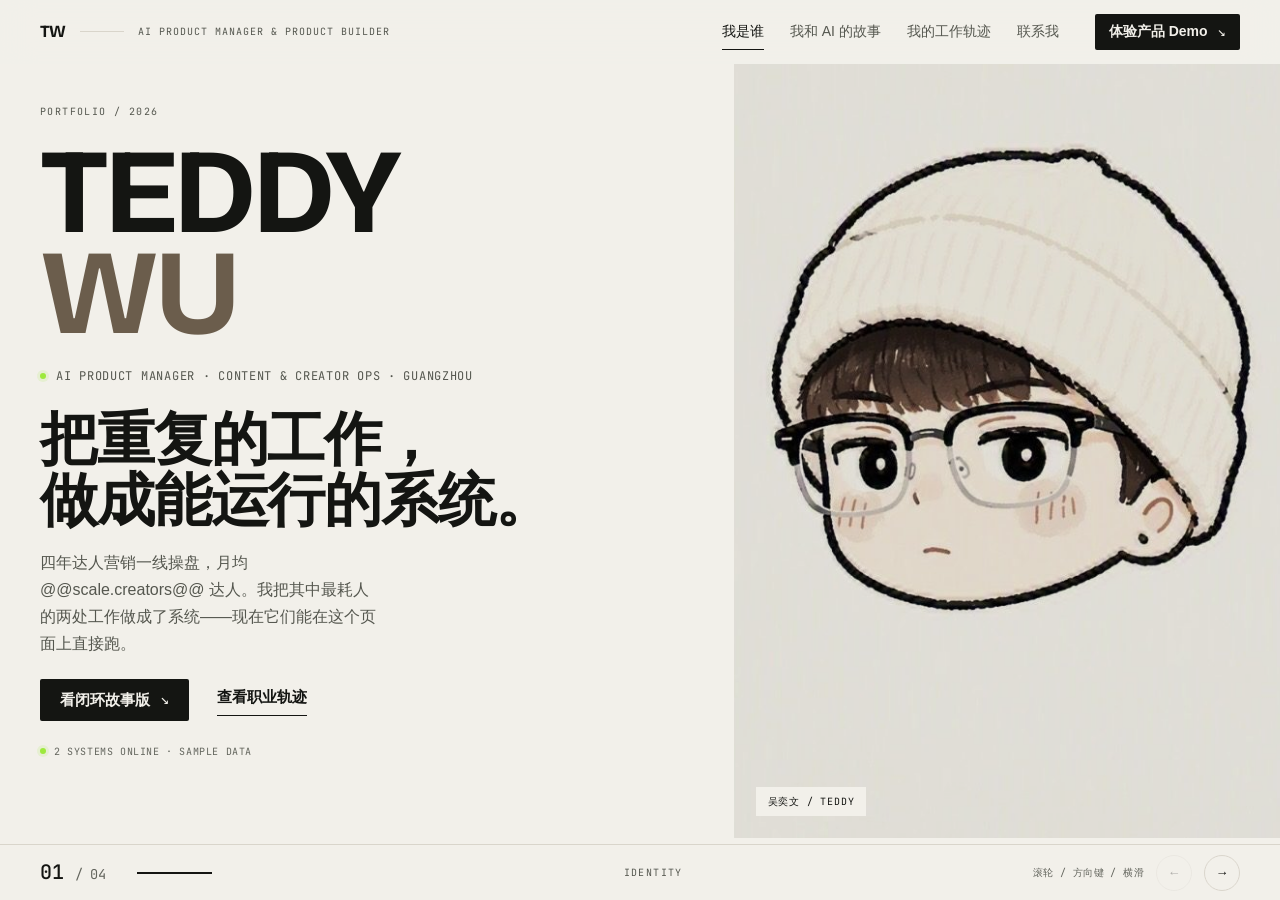
==== commit 90013109: "feat(story): richer hand-drawn boards and viewport fit-zoom - redrew all five panel illustrations as" ====
--- a/index.html
+++ b/index.html
@@ -6,12 +6,12 @@
 <title>Teddy Wu — AI 产品经理 · 把重复的工作做成能运行的系统</title>
 <meta name="description" content="AI 产品经理 Teddy Wu 的作品台。两套从达人营销一线流程做出来的 AI 系统：内容审核与达人推荐，可在线直接试用。">
 <meta name="author" content="Teddy Wu">
-<link rel="canonical" href="https://teddywu-0506.github.io/">
+<link rel="canonical" href="https://teddywu.site/">
 <meta property="og:type" content="website"><meta property="og:locale" content="zh_CN">
-<meta property="og:site_name" content="Teddy Wu"><meta property="og:url" content="https://teddywu-0506.github.io/">
+<meta property="og:site_name" content="Teddy Wu"><meta property="og:url" content="https://teddywu.site/">
 <meta property="og:title" content="Teddy Wu — AI 产品经理 · 把重复的工作做成能运行的系统">
 <meta property="og:description" content="两套从达人营销一线流程做出来的 AI 系统，可在线直接试用。">
-<meta property="og:image" content="https://teddywu-0506.github.io/assets/img/og-home.png"><meta property="og:image:width" content="1200"><meta property="og:image:height" content="630">
+<meta property="og:image" content="/assets/img/og-home.png"><meta property="og:image:width" content="1200"><meta property="og:image:height" content="630">
 <meta property="og:image:alt" content="Teddy Wu — AI 产品经理作品台，两个可运行的 AI 系统">
 <meta name="twitter:card" content="summary_large_image">
 <meta name="theme-color" content="#F2F0EA">
@@ -20,14 +20,19 @@
 <link rel="preload" href="/assets/fonts/BricolageGrotesque-normal-700.woff2" as="font" type="font/woff2" crossorigin>
 <link rel="preload" href="/assets/fonts/InterTight-normal-400.woff2" as="font" type="font/woff2" crossorigin>
 <link rel="preload" href="/assets/img/portrait-480.jpg" as="image" imagesrcset="/assets/img/portrait-480.jpg 480w, /assets/img/portrait-849.jpg 849w" imagesizes="(max-width:768px) 92vw, 46vw" fetchpriority="high">
-<link rel="stylesheet" href="/assets/css/site.css">
+<link rel="stylesheet" href="/assets/css/fonts.css">
+<link rel="stylesheet" href="/assets/css/tokens.css">
+<link rel="stylesheet" href="/assets/css/base.css">
+<link rel="stylesheet" href="/assets/css/deck.css">
+<link rel="stylesheet" href="/assets/css/components.css">
+<link rel="stylesheet" href="/assets/css/qc-product.css"><link rel="stylesheet" href="/assets/css/pages.css">
 <script>document.documentElement.className='js';</script><!-- Blank-page guard lives in the markup, not in a timer: #identity ships with
      is-active, so the first scene renders even if the module never executes.
      A watchdog here caused a 0.247 layout shift on throttled mobile, because the
      module runs after 1.6s and the flip to no-js was never undone. -->
 <script type="application/ld+json">
 {"@context":"https://schema.org","@type":"Person","name":"Teddy Wu","alternateName":"吴奕文","jobTitle":"AI Product Manager",
- "url":"https://teddywu-0506.github.io/","email":"mailto:1502110191@qq.com","slogan":"I make AI useful.",
+ "url":"https://teddywu.site/","email":"mailto:1502110191@qq.com","slogan":"I make AI useful.",
  "knowsLanguage":["zh-CN","en"],"address":{"@type":"PostalAddress","addressLocality":"Guangzhou","addressCountry":"CN"},
  "knowsAbout":["AI Product Management","Retrieval-Augmented Generation","Human-in-the-loop Design","Creator Marketing","Workflow Automation"],
  "makesOffer":[{"@type":"Offer","itemOffered":{"@type":"SoftwareApplication","name":"AI Content QC System","applicationCategory":"BusinessApplication"}},
@@ -58,11 +63,11 @@
     <div class="pd-grid">
       <button type="button" class="pd-card" data-pd="review">
         <img src="/assets/img/demo-qc.jpg" width="1400" height="787" alt="Content QC System 审核界面预览：左侧问题卡片流，右侧文档预览高亮" loading="lazy">
-        <div class="pd-body"><h4>Content QC System<span>内容审核</span></h4><p>导入稿件即出审核意见：RAG 规则库 + 分层 Prompt，逐条批准 / 拒绝 / 编辑，一键回写飞书文档。</p><div class="pd-tags"><span>审核 10min → 3min</span><span>规则召回率 92%</span><span>Mock 数据</span></div><span class="pd-go">打开 Demo <b>↗</b></span></div>
+        <div class="pd-body"><h4>Content QC System<span>内容审核</span></h4><p>导入稿件即出审核意见：RAG 规则库 + 分层 Prompt，逐条批准 / 拒绝 / 编辑，一键回写飞书文档。</p><div class="pd-tags"><span>审核 @@review.time@@</span><span>规则召回率 @@review.recall@@</span><span>Mock 数据</span></div><span class="pd-go">打开 Demo <b>↗</b></span></div>
       </button>
       <button type="button" class="pd-card" data-pd="match">
         <img src="/assets/img/demo-kol.jpg" width="1400" height="787" alt="KOL Recommend System 推荐界面预览：对话式需求确认与达人匹配卡片" loading="lazy">
-        <div class="pd-body"><h4>KOL Recommend System<span>达人推荐</span></h4><p>说出需求即回匹配达人：关键词识别 + 分步点选，按品类、场景、人群、预算真实过滤，导出深度数据。</p><div class="pd-tags"><span>选号 30min → 5min</span><span>候选池匹配率 85%</span><span>样例达人库</span></div><span class="pd-go">打开 Demo <b>↗</b></span></div>
+        <div class="pd-body"><h4>KOL Recommend System<span>达人推荐</span></h4><p>说出需求即回匹配达人：关键词识别 + 分步点选，按品类、场景、人群、预算真实过滤，导出深度数据。</p><div class="pd-tags"><span>选号 @@match.time@@</span><span>候选池匹配率 @@match.pool@@</span><span>样例达人库</span></div><span class="pd-go">打开 Demo <b>↗</b></span></div>
       </button>
     </div>
     <p class="pd-foot">弹窗中本地运行 · 样例数据不发起真实 API 调用 · 随时可关</p>
@@ -81,7 +86,7 @@
       <p class="id-eyebrow"><span class="dot dot--live" aria-hidden="true"></span>AI PRODUCT MANAGER · CONTENT &amp; CREATOR OPS · GUANGZHOU</p>
       <div>
         <h2 class="h2" lang="zh-CN">把重复的工作，<br>做成能运行的系统。</h2>
-        <p class="lede" style="margin-top:18px">四年达人营销一线操盘，月均 200+ 达人。我把其中最耗人的两处工作做成了系统——现在它们能在这个页面上直接跑。</p>
+        <p class="lede" style="margin-top:18px">四年达人营销一线操盘，月均 @@scale.creators@@ 达人。我把其中最耗人的两处工作做成了系统——现在它们能在这个页面上直接跑。</p>
       </div>
       <div class="id-actions">
         <a class="btn btn--solid" href="/#story" data-scene-link="story" data-track="hero_story">看闭环故事版 <span class="ar">↘</span></a>
@@ -106,21 +111,25 @@
       <h2 class="h2" id="story-title" style="font-size:clamp(22px,3.4vh,34px)">两套系统，同一个闭环。</h2>
     </div>
     <div class="story">
-      <div class="story-kicker"><span class="t">闭环故事版</span><span class="m">Pain → Map → Build → Ship → Iterate → ↺</span></div>
+      <svg class="sb-doodle" style="bottom:64px;left:26px;width:30px;height:30px" viewBox="0 0 34 34" fill="none" stroke="currentColor" stroke-width="1.8" stroke-linecap="round" aria-hidden="true"><path d="M17 4l2.6 9.4L29 17l-9.4 3.6L17 30l-2.6-9.4L5 17l9.4-3.6z"/></svg>
+        <svg class="sb-doodle" style="top:52px;right:64px;width:20px;height:20px" viewBox="0 0 20 20" fill="none" stroke="currentColor" stroke-width="1.8" aria-hidden="true"><circle cx="10" cy="10" r="6.5"/><path d="M10 6.5v4" stroke-linecap="round"/></svg>
+        <svg class="sb-doodle" style="bottom:120px;right:26px;width:26px;height:40px" viewBox="0 0 26 40" fill="none" stroke="currentColor" stroke-width="1.8" stroke-linejoin="round" aria-hidden="true"><path d="M8 4h10v30a5 5 0 01-10 0z"/><path d="M8 12h10"/></svg>
+        <svg class="sb-doodle" style="top:44%;left:14px;width:30px;height:30px" viewBox="0 0 30 30" fill="none" stroke="currentColor" stroke-width="1.8" stroke-linecap="round" aria-hidden="true"><path d="M10 24V8a5 5 0 0110 0v12a4 4 0 01-8 0V10"/></svg>
+        <div class="story-kicker"><span class="t">闭环故事版</span><span class="m">Pain → Map → Build → Ship → Iterate → ↺</span></div>
       <div class="story-grid">
 
         <article class="sb-card sb-c1" style="--rot:-.6deg">
           <div class="sb-head"><span class="sb-n">01</span><span class="sb-en">Pain</span></div>
           <h3>业务痛点</h3>
-          <svg class="sb-art" viewBox="0 0 140 84" fill="none" stroke="currentColor" stroke-width="2" stroke-linecap="round" stroke-linejoin="round" aria-hidden="true"><circle cx="46" cy="20" r="7"/><path d="M46 27v16M46 33l13 7M46 33l-12 8M46 43l9 12M46 43l-9 12"/><path d="M8 68h124M20 68v12M120 68v12"/><rect x="24" y="52" width="24" height="14" rx="1.5"/><path d="M20 66h34"/><path d="M92 62h30M94 54h26M98 46h18"/><circle cx="124" cy="18" r="8"/><path d="M124 13v5l3.5 2"/><path d="M58 10l2 4M64 8l2 4"/></svg>
+          <svg class="sb-art" viewBox="0 0 200 60" fill="none" stroke="currentColor" stroke-width="2" stroke-linecap="round" stroke-linejoin="round" aria-hidden="true"><circle cx="34" cy="13" r="6"/><path d="M34 19v13M34 24l10 5M34 24l-9 6M34 32l6 11M34 32l-6 11"/><path d="M42 6l1.6 4.5M48 9l1.6 4.5" stroke="var(--signal-500)" stroke-width="2.4"/><path d="M6 46h72M14 46v10M70 46v10"/><rect x="18" y="35" width="17" height="9" rx="1.5"/><path d="M15 44h23"/><rect x="44" y="40" width="16" height="3.5" rx="1"/><rect x="46" y="35.5" width="14" height="3.5" rx="1"/><rect x="48" y="31" width="12" height="3.5" rx="1"/><path d="M96 40h58M100 32h50M106 24h36M160 40h14"/><circle cx="176" cy="14" r="8"/><path d="M176 9.5v4.5l3.2 2"/><path d="M92 8v9m0 4v1.5" stroke="var(--signal-500)" stroke-width="2.4"/></svg>
           <p>两处最耗人的重复工作：稿件审核 <span class="hl">8–10min</span>、筛号 <span class="hl">30min/次</span>，规则散在人和文档里。</p>
-          <span class="sb-chip">月均 600 条 · 200+ 达人</span>
+          <span class="sb-chip">月均 @@problem.volume@@ · @@scale.creators@@ 达人</span>
         </article>
 
         <article class="sb-card sb-card--b sb-c2" style="--rot:.5deg">
           <div class="sb-head"><span class="sb-n">02</span><span class="sb-en">Map</span></div>
           <h3>梳理流程</h3>
-          <svg class="sb-art" viewBox="0 0 140 84" fill="none" stroke="currentColor" stroke-width="2" stroke-linecap="round" stroke-linejoin="round" aria-hidden="true"><rect x="14" y="8" width="86" height="54" rx="2"/><rect x="24" y="18" width="18" height="12" rx="1.5"/><rect x="52" y="18" width="18" height="12" rx="1.5"/><rect x="78" y="18" width="14" height="12" rx="1.5"/><path d="M44 24h6M72 24h4"/><path d="M47 21l3 3-3 3M74 21l3 3-3 3"/><path d="M24 44h40M24 52h30M18 44h3M18 52h3"/><circle cx="120" cy="34" r="7"/><path d="M120 41v18M120 47l-14-8M120 59l-6 14M120 59l6 14"/></svg>
+          <svg class="sb-art" viewBox="0 0 200 60" fill="none" stroke="currentColor" stroke-width="2" stroke-linecap="round" stroke-linejoin="round" aria-hidden="true"><rect x="10" y="5" width="112" height="42" rx="2"/><rect x="19" y="12" width="19" height="12" rx="1.5"/><rect x="50" y="12" width="19" height="12" rx="1.5"/><rect x="81" y="12" width="16" height="12" rx="1.5"/><path d="M40 18h8m-3.5-3.5L51 18l-3.5 3.5M71 18h8m-3.5-3.5L82 18l-3.5 3.5" stroke="var(--signal-500)" stroke-width="1.8"/><path d="M19 32h78M19 39h48"/><path d="M26 51h26" stroke="var(--signal-500)" stroke-width="3"/><circle cx="148" cy="14" r="6"/><path d="M148 20v15m0-10 12 5m-12-5-11 6m11 9-6 12m6-12 6 12"/><path d="M136 26l-12-8m0 0h4m-4 0v4" stroke="var(--signal-500)" stroke-width="1.8"/></svg>
           <p>先不谈 AI，把「感觉不对」拆成可判定清单：五步审核链路；五维字段 + 四套场景权重。</p>
           <span class="sb-chip">先画链路，再写代码</span>
         </article>
@@ -128,24 +137,24 @@
         <article class="sb-card sb-c3" style="--rot:-.4deg">
           <div class="sb-head"><span class="sb-n">03</span><span class="sb-en">Build</span></div>
           <h3>Vibecoding 做 MVP</h3>
-          <svg class="sb-art" viewBox="0 0 140 84" fill="none" stroke="currentColor" stroke-width="2" stroke-linecap="round" stroke-linejoin="round" aria-hidden="true"><rect x="34" y="10" width="96" height="58" rx="3"/><path d="M34 22h96"/><circle cx="42" cy="16" r="1.6"/><circle cx="49" cy="16" r="1.6"/><path d="M46 34l9 7-9 7"/><path d="M62 48h22"/><path d="M14 22l2.6 5.4L22 30l-5.4 2.6L14 38l-2.6-5.4L6 30l5.4-2.6z"/><circle cx="20" cy="52" r="6"/><path d="M20 58v12M20 62l12-6M20 70l-6 9M20 70l6 9"/></svg>
-          <p>一个人 + 借用工程接口：RAG 召回、分层 Prompt、多支路召回，先用 20 条样例跑通链路。</p>
+          <svg class="sb-art" viewBox="0 0 200 60" fill="none" stroke="currentColor" stroke-width="2" stroke-linecap="round" stroke-linejoin="round" aria-hidden="true"><circle cx="16" cy="14" r="6"/><path d="M16 20v13m0-9 10 5m-10-5-9 5m9 4-6 11m6-11 6 11"/><path d="M4 50h11v6a4.2 4.2 0 01-8.4 0V54M15 51h2.4a2.5 2.5 0 010 5H15"/><rect x="38" y="6" width="118" height="40" rx="3"/><path d="M38 14h118"/><circle cx="46" cy="10" r="1.6"/><circle cx="53" cy="10" r="1.6"/><path d="M52 24l8 6-8 6M68 36h22"/><path d="M100 20l3.5 11 3-3.5 4.5 6.5 2.8-1.8-4.3-6.7h5.5z" fill="currentColor" stroke="none" opacity=".7"/><path d="M170 46a6 6 0 100 .01M170 36v-3m0 21v-3m-13-9h-3m25 0h-3m-20-9-2-2m17.5 17.5-2-2m0-13.5 2-2m-17.5 17.5-2-2" stroke="var(--signal-500)" stroke-width="1.8"/><path d="M172 8l1.6 4 4 1.6-4 1.6-1.6 4-1.6-4-4-1.6 4-1.6z" stroke="var(--signal-500)" stroke-width="1.8"/></svg>
+          <p>一个人 + 借用工程接口：RAG 召回、分层 Prompt、多支路召回，先用 @@index.size@@ 条样例跑通链路。</p>
           <span class="sb-chip">RAG + 分层 Prompt</span>
         </article>
 
         <article class="sb-card sb-card--b sb-c4" style="--rot:.6deg">
           <div class="sb-head"><span class="sb-n">04</span><span class="sb-en">Ship</span></div>
           <h3>上线团队使用</h3>
-          <svg class="sb-art" viewBox="0 0 140 84" fill="none" stroke="currentColor" stroke-width="2" stroke-linecap="round" stroke-linejoin="round" aria-hidden="true"><path d="M6 64h112M16 64v12M108 64v12"/><rect x="22" y="48" width="20" height="12" rx="1.5"/><path d="M18 60h28"/><circle cx="32" cy="32" r="6"/><path d="M32 38v10M32 44l8 4"/><rect x="70" y="48" width="20" height="12" rx="1.5"/><path d="M66 60h28"/><circle cx="80" cy="32" r="6"/><path d="M80 38v10M80 44l-8 4"/><path d="M126 8v48"/><path d="M126 8h12l-4.5 5.5L138 19h-12"/></svg>
-          <p>服务 P&amp;G 汰渍全平台投放：审核 <span class="hl">10min → 3min</span>、选号 <span class="hl">30min → 5min</span>、中选率 30%→50%。</p>
+          <svg class="sb-art" viewBox="0 0 200 60" fill="none" stroke="currentColor" stroke-width="2" stroke-linecap="round" stroke-linejoin="round" aria-hidden="true"><path d="M6 44h110M14 44v10M108 44v10"/><rect x="22" y="33" width="17" height="9" rx="1.5"/><path d="M18 42h25"/><circle cx="30" cy="20" r="6"/><path d="M30 26v7"/><rect x="60" y="33" width="17" height="9" rx="1.5"/><path d="M56 42h25"/><circle cx="68" cy="20" r="6"/><path d="M68 26v7"/><path d="M96 12v30M96 12l10 3-10 3" stroke="var(--signal-500)"/><path d="M136 42v-9m12 9V24m12 18V14m12 28V8" stroke="var(--signal-500)" stroke-width="3"/><path d="M134 6l40-2m-9-4 9 4-10 2" stroke="var(--signal-500)" stroke-width="1.8"/></svg>
+          <p>服务 P&amp;G 汰渍全平台投放：审核 <span class="hl">@@review.time@@</span>、选号 <span class="hl">@@match.time@@</span>、中选率 30%→50%。</p>
           <span class="sb-chip">两套系统 0→1</span>
         </article>
 
         <article class="sb-card sb-c5" style="--rot:-.5deg">
           <div class="sb-head"><span class="sb-n">05</span><span class="sb-en">Iterate</span></div>
           <h3>收集反馈迭代</h3>
-          <svg class="sb-art" viewBox="0 0 140 84" fill="none" stroke="currentColor" stroke-width="2" stroke-linecap="round" stroke-linejoin="round" aria-hidden="true"><circle cx="24" cy="30" r="7"/><path d="M24 37v16M24 42l12 6M24 53l-7 13M24 53l7 13"/><circle cx="116" cy="30" r="7"/><path d="M116 37v16M116 42l-12 6M116 53l-7 13M116 53l7 13"/><rect x="40" y="5" width="30" height="18" rx="3"/><path d="M48 23l-4 7 9-3"/><path d="M51 14a5 5 0 1 1 1.4 3.5"/><path d="M50 18.5l.8-4 4 1"/><rect x="72" y="5" width="30" height="18" rx="3"/><path d="M94 23l4 7-9-3"/><path d="M79 14l4 4 8-8"/><path d="M40 66c18 12 42 12 60 0" stroke-dasharray="5 6"/><path d="M96 62l5 5-7 3"/></svg>
-          <p>采纳和忽略都是数据：召回率 <span class="hl">92%</span>、匹配率 <span class="hl">85%</span>，修正持续回流。</p>
+          <svg class="sb-art" viewBox="0 0 200 60" fill="none" stroke="currentColor" stroke-width="2" stroke-linecap="round" stroke-linejoin="round" aria-hidden="true"><circle cx="14" cy="16" r="6"/><path d="M14 22v14m0-9 11 5m-11-5-10 6m10 8-6 12m6-12 6 12"/><rect x="40" y="5" width="52" height="24" rx="4"/><path d="M50 20l2.5-8 2.5 8zM50 20h7l-1.5 6h-5.5z" stroke="var(--signal-500)" stroke-width="1.8"/><path d="M68 12h16M68 19h11"/><path d="M100 16h16m6 0c16 5 18 20 5 31" stroke-dasharray="3 4"/><path d="M126 45l2 3 3-2.5" stroke="var(--signal-500)" stroke-width="1.8"/><path d="M136 40h22l-8 9v7l-6-3v-4z"/><circle cx="182" cy="16" r="6"/><path d="M182 22v14m0-9-11 5m11-5 10 6m-10 8 6 12m-6-12-6 12"/></svg>
+          <p>采纳和忽略都是数据：召回率 <span class="hl">@@review.recall@@</span>、匹配率 <span class="hl">@@match.pool@@</span>，修正持续回流。</p>
           <span class="sb-chip">闭环让系统长大</span>
         </article>
 
@@ -181,7 +190,7 @@
     </div>
     <div id="tp-c" role="tabpanel" aria-labelledby="tt-c">
       <div class="career resolve-view">
-        <div class="career-col"><span class="cc-idx">01 / 2024.09 — NOW</span><h3 class="cc-org"><img class="cc-logo" src="/assets/icons/logo-publicis.png" width="22" height="22" alt="" loading="lazy">阳狮集团<button type="button" class="cc-more" data-exp="p1" aria-label="查看详细经历：阳狮"><span class="ccm-t">查看详情</span><svg viewBox="0 0 24 24" fill="none" stroke="currentColor" stroke-width="2.2" aria-hidden="true"><path d="M7 17L17 7M9 7h8v8" stroke-linecap="round" stroke-linejoin="round"/></svg></button></h3><p class="cc-role">Senior Media Executive / AIPM</p><p class="cc-scope">P&amp;G 汰渍全平台 Creator / KOL 营销</p><p class="cc-judge">真正上手 AI 是从这里开始，一做就是两套系统。</p><div class="cc-tags"><span>月200+达人</span><span>100W+月消耗</span><span>两套系统 0-1</span></div></div>
+        <div class="career-col"><span class="cc-idx">01 / 2024.09 — NOW</span><h3 class="cc-org"><img class="cc-logo" src="/assets/icons/logo-publicis.png" width="22" height="22" alt="" loading="lazy">阳狮集团<button type="button" class="cc-more" data-exp="p1" aria-label="查看详细经历：阳狮"><span class="ccm-t">查看详情</span><svg viewBox="0 0 24 24" fill="none" stroke="currentColor" stroke-width="2.2" aria-hidden="true"><path d="M7 17L17 7M9 7h8v8" stroke-linecap="round" stroke-linejoin="round"/></svg></button></h3><p class="cc-role">Senior Media Executive / AIPM</p><p class="cc-scope">P&amp;G 汰渍全平台 Creator / KOL 营销</p><p class="cc-judge">真正上手 AI 是从这里开始，一做就是两套系统。</p><div class="cc-tags"><span>月200+达人</span><span>@@scale.spend@@月消耗</span><span>两套系统 0-1</span></div></div>
         <div class="career-col"><span class="cc-idx">02 / 2023.04 — 2024.07</span><h3 class="cc-org"><img class="cc-logo" src="/assets/icons/logo-bluefocus.png" width="22" height="22" alt="" loading="lazy">蓝色光标<button type="button" class="cc-more" data-exp="bf" aria-label="查看详细经历：蓝色光标"><span class="ccm-t">查看详情</span><svg viewBox="0 0 24 24" fill="none" stroke="currentColor" stroke-width="2.2" aria-hidden="true"><path d="M7 17L17 7M9 7h8v8" stroke-linecap="round" stroke-linejoin="round"/></svg></button></h3><p class="cc-role">高级客户执行</p><p class="cc-scope">脉动、简爱百万级达人投放，头部 KOL 全案</p><p class="cc-judge">那时 AI 只是「知道有、用过一点」，重复劳动我倒先记住了。</p><div class="cc-tags"><span>头部KOL全案</span><span>SOP 沉淀</span></div></div>
         <div class="career-col"><span class="cc-idx">03 / 2021.11 — 2023.03</span><h3 class="cc-org"><img class="cc-logo" src="/assets/icons/logo-moli.png" width="22" height="22" alt="" loading="lazy">茉莉数科<button type="button" class="cc-more" data-exp="ml" aria-label="查看详细经历：茉莉数科"><span class="ccm-t">查看详情</span><svg viewBox="0 0 24 24" fill="none" stroke="currentColor" stroke-width="2.2" aria-hidden="true"><path d="M7 17L17 7M9 7h8v8" stroke-linecap="round" stroke-linejoin="round"/></svg></button></h3><p class="cc-role">客户执行</p><p class="cc-scope">宝洁潘婷、飘柔抖音官号全链路运营</p><p class="cc-judge">内容合规不是「感觉不对」，是可以写成清单的。</p><div class="cc-tags"><span>官号运营</span><span>合规清单</span></div></div>
       </div>
@@ -194,7 +203,7 @@
         <div class="method"><span class="method-n">03</span><div><h4>把大问题拆成小流程</h4><p>模糊的需求，拆到每一步有明确的输入输出、出错能定位到环节。先用最小方案跑通最短链路，再谈扩展——两套系统都是这么从 MVP 长出来的。</p></div></div>
         <div class="method"><span class="method-n">04</span><div><h4>先设计兜底，再设计体验</h4><p>哪些环节必须有人确认、自动化到哪里为止、出了错谁来接——这些先于功能写进方案。没人敢负责的产品，不会有人用。</p></div></div>
         <div class="method"><span class="method-n">05</span><div><h4>让每个动作都可复盘</h4><p>采纳、拒绝、修改，都是值得留下的信号。把数据回流跑起来，产品才会越用越准，而不是上线即巅峰。</p></div></div>
-        <div class="risk-note"><h5>我现在最清楚的风险</h5><p>规则召回率 92% 是在 3 个品牌、约 400 条规则下测的。品牌数继续增加时它会掉——多品牌规则冲突的仲裁我还没解决。</p></div>
+        <div class="risk-note"><h5>我现在最清楚的风险</h5><p>规则召回率 @@review.recall@@ 是在 3 个品牌、约 400 条规则下测的。品牌数继续增加时它会掉——多品牌规则冲突的仲裁我还没解决。</p></div>
       </div>
     </div>
     <div id="tp-e" role="tabpanel" aria-labelledby="tt-e" hidden>
@@ -222,7 +231,7 @@
               </li>
               <li class="era-step">
                 <svg class="era-ico" viewBox="0 0 44 44" aria-hidden="true"><path d="M22 36V10m0 0l-7 7m7-7l7 7" fill="none" stroke="currentColor" stroke-width="2.4" stroke-linecap="round" stroke-linejoin="round"/><circle cx="10" cy="38" r="3" fill="none" stroke="var(--dot)" stroke-width="2"/><circle cx="22" cy="40" r="3" fill="none" stroke="var(--dot)" stroke-width="2"/><circle cx="34" cy="38" r="3" fill="none" stroke="var(--dot)" stroke-width="2"/></svg>
-                <div><h5><b>上线赋能组织</b><span>05</span></h5><p>审核 10min → 3min、选号 30min → 5min。个人工具长成团队工具，再沉淀成组织能力。</p></div>
+                <div><h5><b>上线赋能组织</b><span>05</span></h5><p>审核 @@review.time@@、选号 @@match.time@@。个人工具长成团队工具，再沉淀成组织能力。</p></div>
               </li>
             </ol>
           </section>
--- a/assets/css/fonts.css
+++ b/assets/css/fonts.css
@@ -0,0 +1,8 @@
+/* self-hosted latin subsets - regenerate with: python3 tools/fonts.py
+/* self-hosted latin subsets */
+@font-face{font-family:'Bricolage Grotesque';font-style:normal;font-weight:500;font-display:swap;src:url('/assets/fonts/BricolageGrotesque-normal-500.woff2') format('woff2');unicode-range:U+0000-00FF, U+0131, U+0152-0153, U+02BB-02BC, U+02C6, U+02DA, U+02DC, U+0304, U+0308, U+0329, U+2000-206F, U+20AC, U+2122, U+2191, U+2193, U+2212, U+2215, U+FEFF, U+FFFD;}
+@font-face{font-family:'Bricolage Grotesque';font-style:normal;font-weight:700;font-display:swap;src:url('/assets/fonts/BricolageGrotesque-normal-700.woff2') format('woff2');unicode-range:U+0000-00FF, U+0131, U+0152-0153, U+02BB-02BC, U+02C6, U+02DA, U+02DC, U+0304, U+0308, U+0329, U+2000-206F, U+20AC, U+2122, U+2191, U+2193, U+2212, U+2215, U+FEFF, U+FFFD;}
+@font-face{font-family:'Inter Tight';font-style:normal;font-weight:400;font-display:swap;src:url('/assets/fonts/InterTight-normal-400.woff2') format('woff2');unicode-range:U+0000-00FF, U+0131, U+0152-0153, U+02BB-02BC, U+02C6, U+02DA, U+02DC, U+0304, U+0308, U+0329, U+2000-206F, U+20AC, U+2122, U+2191, U+2193, U+2212, U+2215, U+FEFF, U+FFFD;}
+@font-face{font-family:'Inter Tight';font-style:normal;font-weight:600;font-display:swap;src:url('/assets/fonts/InterTight-normal-600.woff2') format('woff2');unicode-range:U+0000-00FF, U+0131, U+0152-0153, U+02BB-02BC, U+02C6, U+02DA, U+02DC, U+0304, U+0308, U+0329, U+2000-206F, U+20AC, U+2122, U+2191, U+2193, U+2212, U+2215, U+FEFF, U+FFFD;}
+@font-face{font-family:'JetBrains Mono';font-style:normal;font-weight:400;font-display:swap;src:url('/assets/fonts/JetBrainsMono-normal-400.woff2') format('woff2');unicode-range:U+0000-00FF, U+0131, U+0152-0153, U+02BB-02BC, U+02C6, U+02DA, U+02DC, U+0304, U+0308, U+0329, U+2000-206F, U+20AC, U+2122, U+2191, U+2193, U+2212, U+2215, U+FEFF, U+FFFD;}
+@font-face{font-family:'JetBrains Mono';font-style:normal;font-weight:500;font-display:swap;src:url('/assets/fonts/JetBrainsMono-normal-500.woff2') format('woff2');unicode-range:U+0000-00FF, U+0131, U+0152-0153, U+02BB-02BC, U+02C6, U+02DA, U+02DC, U+0304, U+0308, U+0329, U+2000-206F, U+20AC, U+2122, U+2191, U+2193, U+2212, U+2215, U+FEFF, U+FFFD;}
--- a/assets/css/tokens.css
+++ b/assets/css/tokens.css
@@ -0,0 +1,75 @@
+/* ============ LAYER 1 · PRIMITIVE ============ */
+:root{
+  --paper-0:#ffffff; --paper-1:#F2F0EA; --paper-2:#E8E5DD;
+  --ink-900:#141512; --ink-700:#3A3C36; --ink-600:#55574F; --ink-500:#63655D; --ink-400:#9A9C93;
+  --line-1:#D9D5CB; --line-2:#2E302A;
+  --signal-500:#9DE93C; --signal-700:#4F6E10;   /* measured 5.16:1 on paper; #5E8218 was 3.94:1 */ --signal-100:#E7F5D0;
+  --warm-500:#6B5D4C;   /* measured 5.59:1 on paper; #8A7A66 was 3.64:1 */
+  --pass:#4E7A2E; --warn:#B87A1F; --fail:#B23A2E; --info:#3A5F8A;
+
+  --f-display:"Bricolage Grotesque","Helvetica Neue",Arial,sans-serif;
+  --f-body:"Inter Tight",Inter,-apple-system,"Segoe UI","PingFang SC","Hiragino Sans GB","Microsoft YaHei",sans-serif;
+  --f-mono:"JetBrains Mono",ui-monospace,"SFMono-Regular",Consolas,monospace;
+  /* System serif on purpose. Newsreader was declared for this slot and shipped 24 KB of
+     woff2 that no page ever fetched - every <em> in the site is CJK and fell through to
+     PingFang anyway. Same intent, one fewer asset to keep honest. */
+  --f-serif:Georgia,"Times New Roman","Songti SC",serif;
+  --f-cjk:"PingFang SC","Hiragino Sans GB","Microsoft YaHei","Noto Sans CJK SC",sans-serif;
+
+  /* LAYER 3 · COMPONENT */
+  --header-h:64px; --rail-h:56px; --stage-h:calc(100svh - var(--rail-h) - var(--header-h));
+  --gutter:56px; --stage-max:1600px; --content-max:1200px; --measure:720px;
+  --r-ui:4px; --r-window:8px; --r-chip:999px; --btn-r:2px;
+  --panel-shadow:0 20px 60px -16px rgba(20,21,18,.30);
+  --ease:cubic-bezier(.2,.7,.2,1);
+  /* measured from the reference implementation */
+  --ease-scene:cubic-bezier(.76,0,.24,1);
+  --ease-out-expo:cubic-bezier(.16,1,.3,1);
+  --dur-clip:.92s; --dur-fade:.48s; --dur-scale:1.1s; --dur-veil:.94s;
+  --s-section:64px; --s-block:40px; --s-tight:20px; --s-micro:10px;
+
+  /* TYPE SCALE · desktop 1440 */
+  --name-xl:148px; --h2-cjk:72px; --product-name:88px;
+  --h3:30px; --h4:20px; --body-l:19px; --body:17px; --body-s:14px;
+  --caption:12px; --micro:10px; --btn:15px; --stat-l:56px; --stat:32px;
+  --rail-num:20px; --ghost:200px;
+}
+/* ============ LAYER 2 · SEMANTIC (theme packs) ============ */
+:root,[data-theme="paper"]{
+  --bg-page:var(--paper-1); --bg-surface:var(--paper-2);
+  --text-primary:var(--ink-900); --text-secondary:var(--ink-600); --text-quiet:var(--ink-500);
+  --border:var(--line-1); --accent:var(--signal-700); --dot:var(--signal-500);
+  --btn-bg:var(--ink-900); --btn-fg:var(--paper-1);
+  --btn-bg-hover:var(--signal-500); --btn-fg-hover:var(--ink-900);
+  --ghost-color:var(--warm-500);
+}
+[data-theme="ink"]{
+  --bg-page:var(--ink-900); --bg-surface:#1B1D19;
+  --text-primary:var(--paper-1); --text-secondary:#9FA197; --text-quiet:#8B8D84;
+  --border:var(--line-2); --accent:var(--signal-500); --dot:var(--signal-500);
+  --btn-bg:var(--paper-1); --btn-fg:var(--ink-900);
+  --btn-bg-hover:var(--signal-500); --btn-fg-hover:var(--ink-900);
+  --ghost-color:var(--paper-1);
+}
+/* ============ BREAKPOINTS ============ */
+@media (max-width:1280px){
+  :root{--gutter:40px;--name-xl:124px;--h2-cjk:62px;--product-name:74px;--h3:27px;--h4:19px;
+    --body-l:18px;--body:16px;--caption:12px;--stat-l:48px;--stat:28px;--ghost:170px;
+    --s-section:56px;--s-block:36px}
+
+/* Short viewports: display type scales with the frame so deck scenes keep fitting. */
+@media (min-width:769px) and (max-height:1000px){
+  :root{--name-xl:clamp(96px,12.8vh,148px);--h2-cjk:clamp(42px,6vh,72px);--product-name:clamp(40px,6.2vh,88px);--s-section:clamp(28px,4.5vh,64px)}
+}
+}
+@media (max-width:768px){
+  :root{--gutter:28px;--header-h:58px;--rail-h:52px;
+    --name-xl:92px;--h2-cjk:46px;--product-name:54px;--h3:24px;--h4:18px;
+    --body-l:17px;--body:16px;--body-s:13.5px;--caption:11px;--btn:14px;
+    --stat-l:38px;--stat:24px;--rail-num:17px;--ghost:0px;
+    --s-section:44px;--s-block:28px;--s-tight:16px;--stage-h:auto}
+}
+@media (max-width:480px){
+  :root{--gutter:20px;--name-xl:62px;--h2-cjk:34px;--product-name:40px;--h3:21px;
+    --body-l:16.5px;--body:15.5px;--body-s:13px;--caption:10.5px;--stat-l:30px;--stat:21px}
+}
--- a/assets/css/base.css
+++ b/assets/css/base.css
@@ -0,0 +1,52 @@
+*,*::before,*::after{box-sizing:border-box}
+html{-webkit-text-size-adjust:100%;background:var(--paper-1);scroll-behavior:smooth;overflow-x:clip}
+body{margin:0;background:var(--bg-page);color:var(--text-primary);
+  font-family:var(--f-body);font-size:var(--body);line-height:1.72;
+  -webkit-font-smoothing:antialiased;text-rendering:optimizeLegibility;overflow-x:clip}
+::selection{background:var(--signal-500);color:var(--ink-900)}
+a{color:inherit;text-decoration:none}
+button,input,select,textarea{font:inherit;color:inherit}
+button{cursor:pointer;background:none;border:0;padding:0}
+img{display:block;max-width:100%}
+h1,h2,h3,h4,p{margin:0}
+:focus-visible{outline:2px solid var(--accent);outline-offset:2px;border-radius:1px}
+/* The !important here is load-bearing: .work-panel{display:grid} and friends live in a
+   later file, so a bare [hidden] would lose to them on source order alone. Any rule that
+   deliberately un-hides (the html.no-js fallbacks in components.css) has to carry
+   !important as well and win on specificity instead. */
+[hidden]{display:none!important}
+
+/* ---- typography utilities ---- */
+.mono{font-family:var(--f-mono);font-variant-numeric:tabular-nums}
+.kicker,.micro,.cell-label,.tag{font-family:var(--f-mono);text-transform:uppercase;
+  letter-spacing:.08em;font-size:var(--micro);font-weight:400;color:var(--text-secondary)}
+.kicker{font-size:var(--caption);letter-spacing:.06em}
+.name{font-family:var(--f-display);font-weight:700;font-size:var(--name-xl);
+  line-height:.86;letter-spacing:-.045em;text-transform:uppercase}
+.name .b{color:var(--text-primary)} .name .c{color:var(--warm-500)}
+.h2{font-family:var(--f-cjk);font-weight:700;font-size:var(--h2-cjk);
+  line-height:1.06;letter-spacing:-.02em}
+.product-name{font-family:var(--f-display);font-weight:700;font-size:var(--product-name);
+  line-height:.95;letter-spacing:-.04em;text-transform:uppercase}
+.h3{font-family:var(--f-cjk);font-weight:700;font-size:var(--h3);line-height:1.15;letter-spacing:-.02em}
+.h4{font-size:var(--h4);font-weight:600;line-height:1.3;letter-spacing:-.01em}
+.lede{font-family:var(--f-cjk);font-size:var(--body-l);line-height:1.7;color:var(--text-secondary);max-width:42ch}
+.prose{font-family:var(--f-cjk);font-size:var(--body);line-height:1.78;color:var(--text-secondary);max-width:62ch}
+.prose strong,.cell-body strong{color:var(--text-primary);font-weight:600}
+em{font-family:var(--f-serif);font-style:italic;font-weight:400;letter-spacing:-.01em}
+.stat{font-family:var(--f-mono);font-variant-numeric:tabular-nums;font-weight:500;
+  font-size:var(--stat);letter-spacing:-.02em;line-height:1}
+.stat-l{font-size:var(--stat-l);letter-spacing:-.03em}
+.sr-only{position:absolute;width:1px;height:1px;padding:0;margin:-1px;overflow:hidden;
+  clip:rect(0 0 0 0);white-space:nowrap;border:0}
+.skip{position:absolute;left:var(--gutter);top:-60px;z-index:60;background:var(--ink-900);
+  color:var(--paper-1);padding:10px 16px;font-size:var(--body-s)}
+.skip:focus{top:12px}
+
+/* ---- layout helpers ---- */
+.stage-inner{width:min(var(--stage-max),100% - (var(--gutter) * 2));margin-inline:auto}
+.rule{height:1px;background:var(--border);border:0}
+.dot{display:inline-block;width:6px;height:6px;border-radius:50%;background:var(--dot);
+  box-shadow:0 0 0 3px color-mix(in srgb,var(--dot) 14%,transparent)}
+@keyframes pulse{0%,100%{transform:scale(1);opacity:1}50%{transform:scale(1.35);opacity:.55}}
+.dot--live{animation:pulse 1.6s var(--ease) infinite}
--- a/assets/css/deck.css
+++ b/assets/css/deck.css
@@ -0,0 +1,129 @@
+/* ============ HEADER ============ */
+.site-header{position:fixed;z-index:40;inset:0 0 auto;height:var(--header-h);color:var(--text-primary);
+  display:flex;align-items:center;gap:28px;padding:0 var(--gutter);
+  background:color-mix(in srgb,var(--bg-page) 86%,transparent);
+  -webkit-backdrop-filter:blur(16px) saturate(1.3);backdrop-filter:blur(16px) saturate(1.3);
+  border-bottom:1px solid transparent;
+  transition:background .45s var(--ease),border-color .45s var(--ease),color .45s}
+.site-header.is-stuck{border-bottom-color:var(--border)}
+.brand{display:flex;align-items:center;gap:14px;flex:0 0 auto}
+.brand-mark{font-family:var(--f-display);font-weight:700;font-size:17px;letter-spacing:-.03em}
+.brand-rule{width:44px;height:1px;background:var(--border)}
+.brand-sub{font-family:var(--f-mono);font-size:var(--micro);letter-spacing:.1em;
+  text-transform:uppercase;color:var(--text-secondary);white-space:nowrap}
+.nav{display:flex;gap:26px;margin-left:auto;font-family:var(--f-cjk);font-size:var(--body-s);color:var(--text-secondary)}
+.nav a{position:relative;padding-block:6px;transition:color .2s}
+.nav a::after{content:'';position:absolute;left:0;right:0;bottom:0;height:1px;
+  background:var(--text-primary);transform:scaleX(0);transform-origin:left;transition:transform .25s var(--ease)}
+.nav a:hover{color:var(--text-primary)}
+.nav a[aria-current="true"]{color:var(--text-primary)}
+.nav a[aria-current="true"]::after{transform:scaleX(1)}
+.header-cta{margin-left:8px}
+
+/* ============ STAGE ============ */
+.stage{position:relative;margin-top:var(--header-h);height:var(--stage-h);overflow:hidden;isolation:isolate}
+.scene-stack{position:absolute;inset:0}
+.scene{position:absolute;inset:0;display:flex;flex-direction:column;
+  background:var(--bg-page);color:var(--text-primary);
+  clip-path:inset(0 0 0 100%);visibility:hidden;opacity:0;pointer-events:none;
+  transform:scale(1.025);overflow:hidden;
+  transition:clip-path var(--dur-clip) var(--ease-scene),opacity var(--dur-fade) ease,
+             transform var(--dur-scale) var(--ease-out-expo),visibility 0s linear var(--dur-clip)}
+.scene.is-active{clip-path:inset(0);visibility:visible;opacity:1;pointer-events:auto;
+  transform:scale(1);z-index:3;transition-delay:0s}
+.scene-body{flex:1 1 auto;min-height:0;overflow-y:auto;overscroll-behavior-y:contain;
+  scrollbar-width:none;display:flex;flex-direction:column;justify-content:center}
+.scene-body::-webkit-scrollbar{display:none}
+.scene-pad{width:min(var(--stage-max),100% - (var(--gutter) * 2));margin-inline:auto;padding-block:var(--s-section)}
+
+/* ---- sweeping difference veil on every scene change ---- */
+.veil{position:absolute;inset:0;z-index:40;pointer-events:none;overflow:hidden;visibility:hidden}
+.veil i{position:absolute;inset:0;width:42%;transform:translate(-110%) skew(-5deg);
+  mix-blend-mode:difference;
+  background:linear-gradient(90deg,#0000,#ffffff94 47%,#10100fc7 52%,#0000)}
+.stage.is-cutting .veil{visibility:visible}
+.stage.is-cutting .veil i{animation:optical-cut var(--dur-veil) var(--ease-scene) both}
+.stage.is-cutting[data-direction="backward"] .veil i{animation-name:optical-cut-back}
+@keyframes optical-cut{from{transform:translate(-110%) skew(-5deg)}to{transform:translate(350%) skew(-5deg)}}
+@keyframes optical-cut-back{from{transform:translate(350%) skew(-5deg)}to{transform:translate(-110%) skew(-5deg)}}
+
+/* ---- content resolve: replayed every time a scene becomes active ---- */
+.scene .resolve{animation:none}
+.scene.is-active .resolve{animation:content-resolve .92s var(--ease-out-expo) .15s both}
+.scene.is-active .resolve-copy{animation:copy-resolve .68s var(--ease-out-expo) .15s both}
+.scene.is-active .resolve-focus{animation:focus-resolve .76s var(--ease-out-expo) .15s both}
+.scene.is-active .resolve-view{animation:view-resolve .56s var(--ease-out-expo) .1s both}
+@keyframes content-resolve{from{filter:blur(9px);opacity:0}to{filter:blur(0);opacity:1}}
+@keyframes copy-resolve{from{filter:blur(7px);opacity:0;transform:translate(-1rem)}to{filter:blur(0);opacity:1;transform:translate(0)}}
+@keyframes focus-resolve{from{clip-path:circle(18% at 58% 48%);filter:blur(8px);opacity:.35;transform:scale(.97)}
+  to{clip-path:circle(82%);filter:blur(0);opacity:1;transform:scale(1)}}
+@keyframes view-resolve{from{clip-path:inset(0 0 45%);opacity:0;transform:translateY(.8rem)}to{clip-path:inset(0);opacity:1;transform:translateY(0)}}
+
+/* vertical mode: no-js fallback + <=768px */
+html.no-js .stage, .stage.is-vertical{height:auto;overflow:visible;isolation:auto}
+html.no-js .scene-stack, .stage.is-vertical .scene-stack{position:static}
+html.no-js .scene, .stage.is-vertical .scene{position:relative;inset:auto;height:auto;min-height:0;
+  visibility:visible;opacity:1;pointer-events:auto;transform:none;clip-path:none;
+  transition:none;border-top:1px solid var(--border);overflow:visible}
+html.no-js .scene:first-child, .stage.is-vertical .scene:first-child{border-top:0}
+html.no-js .scene-body, .stage.is-vertical .scene-body{overflow:visible;min-height:0}
+.stage.is-vertical .scene{scroll-margin-top:var(--header-h)}
+.stage.is-vertical .veil{display:none}
+.stage.is-vertical .scene .resolve,.stage.is-vertical .scene .resolve-copy,
+.stage.is-vertical .scene .resolve-focus,.stage.is-vertical .scene .resolve-view{animation:none}
+
+/* ============ PROGRESS RAIL ============ */
+.rail{position:fixed;z-index:40;inset:auto 0 0;height:var(--rail-h);color:var(--text-primary);
+  display:flex;align-items:center;gap:clamp(14px,3vw,32px);padding:0 var(--gutter);
+  padding-bottom:env(safe-area-inset-bottom);
+  background:color-mix(in srgb,var(--bg-page) 90%,transparent);
+  -webkit-backdrop-filter:blur(16px);backdrop-filter:blur(16px);
+  border-top:1px solid var(--border);transition:background .45s var(--ease),border-color .45s}
+.rail-index{font-family:var(--f-mono);font-size:var(--rail-num);font-weight:500;
+  letter-spacing:-.02em;white-space:nowrap}
+.rail-index .tot{font-size:.68em;color:var(--text-quiet);font-weight:400}
+.rail-segs{display:flex;align-items:center;gap:8px;flex:1;max-width:440px}
+.rail-seg{position:relative;height:2px;background:transparent;overflow:hidden}
+.rail-seg::after{content:'';position:absolute;inset:-11px 0;cursor:pointer}
+.rail-seg.w10{flex:10 1 0}.rail-seg.w18{flex:18 1 0}.rail-seg.w22{flex:22 1 0}.rail-seg.w16{flex:16 1 0}.rail-seg.w06{flex:6 1 0}
+.rail-seg i{display:block;height:100%;width:100%;background:var(--border);
+  transform:scaleX(0);transform-origin:left;opacity:.3;
+  transition:opacity .35s ease,transform .7s var(--ease-scene)}
+.rail-seg.is-passed i,.rail-seg.is-current i{background:var(--text-primary);opacity:.85;transform:scaleX(1)}
+.rail-seg.is-current i{opacity:1}
+.rail-seg:hover i,.rail-seg:focus-visible i{background:var(--signal-500);opacity:1}
+
+.rail-name{font-family:var(--f-mono);font-size:var(--micro);letter-spacing:.14em;
+  text-transform:uppercase;color:var(--text-secondary);min-width:88px;text-align:center}
+.rail-nav{display:flex;align-items:center;gap:12px;margin-left:auto}
+.rail-arrow{width:36px;height:36px;border:1px solid var(--border);border-radius:50%;
+  display:grid;place-items:center;font-size:13px;color:var(--text-primary);
+  transition:background .2s var(--ease),color .2s,transform .2s,border-color .2s}
+.rail-arrow:hover:not([disabled]){background:var(--text-primary);color:var(--bg-page);border-color:var(--text-primary)}
+.rail-arrow[disabled]{opacity:.3;cursor:not-allowed}
+.rail-hint{font-family:var(--f-mono);font-size:var(--micro);letter-spacing:.04em;color:var(--text-quiet)}
+.rail-jump{display:none}
+.rail-live{position:absolute;width:1px;height:1px;overflow:hidden;clip:rect(0 0 0 0)}
+
+@media (max-width:1050px){.rail-hint{display:none}.brand-rule,.brand-sub{display:none}}
+@media (max-width:768px){
+  .rail{gap:12px}
+  .rail-index,.rail-segs,.rail-name{display:none}
+  .rail-jump{display:block;position:relative;margin-right:auto}
+  .rail-jump summary{list-style:none;cursor:pointer;display:flex;align-items:center;gap:10px;
+    height:36px;padding:0 14px;border:1px solid var(--border);border-radius:var(--r-chip);
+    font-family:var(--f-mono);font-size:var(--micro);letter-spacing:.08em;text-transform:uppercase}
+  .rail-jump summary::-webkit-details-marker{display:none}
+  .rail-jump summary::after{content:'';width:5px;height:5px;border-right:1px solid currentColor;
+    border-bottom:1px solid currentColor;transform:rotate(-45deg) translateY(-2px)}
+  .rail-jump[open] .rail-menu{display:grid}
+  .rail-menu{position:absolute;bottom:calc(100% + 10px);left:0;min-width:220px;padding:6px;
+    display:grid;gap:2px;background:var(--bg-page);border:1px solid var(--border);
+    border-radius:var(--r-window);box-shadow:var(--panel-shadow)}
+  .rail-menu a{display:flex;justify-content:space-between;gap:16px;padding:11px 12px;
+    font-family:var(--f-mono);font-size:var(--micro);letter-spacing:.06em;text-transform:uppercase;
+    border-radius:var(--r-ui)}
+  .rail-menu a:hover,.rail-menu a[aria-current="true"]{background:var(--bg-surface)}
+  .nav{display:none}
+  .header-cta{margin-left:auto}
+}
--- a/assets/css/components.css
+++ b/assets/css/components.css
@@ -0,0 +1,505 @@
+/* ============ BUTTONS ============ */
+.btn{display:inline-flex;align-items:center;gap:10px;font-size:var(--btn);font-weight:600;
+  font-family:var(--f-cjk);letter-spacing:0;white-space:nowrap;
+  transition:background .2s var(--ease),color .2s,border-color .2s,gap .2s var(--ease),transform .12s}
+.btn .ar{font-family:var(--f-mono);font-weight:400;transition:transform .2s var(--ease)}
+.btn:hover .ar{transform:translate(3px,3px)}
+.btn--solid{height:46px;padding:0 20px;background:var(--btn-bg);color:var(--btn-fg);border-radius:var(--btn-r)}
+.btn--solid:hover{background:var(--btn-bg-hover);color:var(--btn-fg-hover)}
+.btn--solid:active{transform:translateY(1px)}
+.btn--link{position:relative;padding-bottom:5px;border-bottom:1px solid var(--text-primary)}
+.btn--link::after{content:'';position:absolute;left:0;bottom:-1px;width:0;height:2px;background:var(--text-primary);transition:width .25s var(--ease)}
+.btn--link:hover::after{width:100%}
+.btn[disabled]{opacity:.4;pointer-events:none}
+.btn--sm{height:36px;font-size:var(--body-s);padding:0 14px}
+.btn[aria-busy="true"]{position:relative;color:transparent}
+.btn[aria-busy="true"]::before{content:'';position:absolute;inset:0;margin:auto;width:16px;height:16px;
+  border:2px solid color-mix(in srgb,currentColor 30%,transparent);border-top-color:var(--btn-fg);
+  border-radius:50%;animation:spin .7s linear infinite}
+@keyframes spin{to{transform:rotate(360deg)}}
+
+/* ============ GHOST WORDMARK ============ */
+.ghost{position:absolute;z-index:0;pointer-events:none;user-select:none;white-space:nowrap;
+  font-family:var(--f-display);font-weight:700;font-size:var(--ghost);line-height:.8;
+  letter-spacing:-.05em;text-transform:uppercase;color:var(--ghost-color);opacity:.055}
+.ghost--br{right:calc(var(--gutter) * -1);bottom:-.18em}
+.ghost--r{right:-.06em;top:50%;transform:translateY(-50%)}
+
+/* ============ SCENE 1 · IDENTITY ============ */
+/* The portrait stretches to the grid row. Without a definite row height the row
+   tracks the text column, so any reflow above moves the portrait box (0.26 CLS).
+   min-height:100% pins the row to the scene instead. */
+.scene--identity .scene-pad{position:relative;display:grid;grid-template-columns:1.18fr .82fr;
+  gap:clamp(28px,4.4vw,72px);align-items:center;min-height:100%;
+  /* the portrait bleeds -rail-h past the frame; bottom padding must cover that bleed
+     or the scene grows a phantom internal scroll that eats the first wheel event */
+  padding-block:clamp(10px,1.9vh,22px) max(clamp(10px,1.9vh,22px),calc(var(--rail-h) + 6px))}
+.id-left{display:grid;gap:clamp(14px,2.2vh,26px);position:relative;z-index:1}
+.id-year{font-family:var(--f-mono);font-size:var(--micro);letter-spacing:.14em;text-transform:uppercase;color:var(--text-secondary)}
+.id-eyebrow{font-family:var(--f-mono);font-size:var(--caption);letter-spacing:.06em;text-transform:uppercase;
+  color:var(--text-secondary);display:flex;align-items:center;gap:10px;flex-wrap:wrap}
+.id-actions{display:flex;align-items:center;gap:28px;flex-wrap:wrap}
+.id-status{font-family:var(--f-mono);font-size:var(--micro);letter-spacing:.06em;color:var(--text-quiet);
+  display:flex;align-items:center;gap:8px;text-transform:uppercase}
+.portrait{position:relative;align-self:stretch;min-height:0}
+.portrait-frame{position:absolute;inset:calc(var(--header-h) * -1) calc(var(--gutter) * -1) calc(var(--rail-h) * -1) -8%;
+  overflow:hidden;background:var(--paper-2)}
+.portrait-frame img{width:100%;height:100%;object-fit:cover;object-position:center 28%}
+.portrait-frame img{filter:grayscale(.18) contrast(1.03)}
+.portrait-cap{position:absolute;left:22px;right:auto;bottom:22px;padding:6px 12px;
+  background:var(--paper-1);font-family:var(--f-mono);font-size:var(--micro);letter-spacing:.08em;text-transform:uppercase}
+/* placeholder illustration blends into paper; drop this class when a real photo replaces it */
+.portrait-frame--illus img{background:var(--paper-1);mix-blend-mode:multiply;filter:none}
+.lede{max-width:38ch}
+@media (max-width:768px){
+  .scene--identity .scene-pad{grid-template-columns:1fr;gap:28px}
+  .portrait-frame{position:relative;inset:auto;aspect-ratio:4/5;max-height:340px}
+  .portrait-cap{left:0;bottom:0}
+}
+
+/* ============ SCENE 2 · WORK ============ */
+.scene--work .scene-pad{display:grid;gap:clamp(16px,2.6vh,28px)}
+.work-head{display:flex;align-items:baseline;justify-content:space-between;gap:20px;flex-wrap:wrap}
+.switcher{display:flex;gap:0;border-top:1px solid var(--border)}
+.switcher [role="tab"]{position:relative;display:grid;gap:5px;padding:14px 22px 14px 0;margin-right:26px;
+  text-align:left;border-top:2px solid transparent;margin-top:-1px;transition:border-color .2s,opacity .2s;opacity:.6}
+.switcher [role="tab"]:hover{opacity:.85}
+.switcher [role="tab"][aria-selected="true"]{border-top-color:var(--text-primary);opacity:1}
+.sw-idx{font-family:var(--f-mono);font-size:var(--micro);letter-spacing:.08em;color:var(--text-secondary)}
+.sw-name{font-family:var(--f-display);font-weight:600;font-size:clamp(15px,1.35vw,19px);letter-spacing:-.01em;text-transform:uppercase}
+.sw-cn{font-family:var(--f-cjk);font-size:var(--body-s);font-weight:600}
+.sw-state{font-family:var(--f-mono);font-size:var(--micro);letter-spacing:.05em;color:var(--text-quiet);text-transform:uppercase}
+@media (max-width:768px){
+  .switcher{overflow-x:auto;scroll-snap-type:x mandatory;-webkit-overflow-scrolling:touch;
+    scrollbar-width:none;padding-bottom:4px}
+  .switcher::-webkit-scrollbar{display:none}
+  .switcher [role="tab"]{flex:0 0 auto;scroll-snap-align:start;padding-right:18px;margin-right:18px}
+}
+
+.work-panel{display:grid;grid-template-columns:7fr 5fr;gap:clamp(24px,3.4vw,56px);align-items:start;
+  position:relative;z-index:1}
+.work-panel.is-live{grid-template-columns:4fr 8fr}
+.work-intro{display:grid;gap:12px;margin-bottom:clamp(16px,2.4vh,26px)}
+.work-thesis{font-family:var(--f-cjk);font-size:clamp(17px,1.5vw,21px);font-weight:600;line-height:1.45;max-width:34ch}
+.work-cn-name{font-family:var(--f-cjk);font-size:clamp(18px,1.6vw,22px);font-weight:700;color:var(--warm-500);letter-spacing:.01em}
+
+/* six-cell grid */
+.grid6{display:grid;grid-template-columns:1fr 1fr;border-top:1px solid var(--border);border-left:1px solid var(--border)}
+.cell{padding:clamp(12px,1.6vh,18px) clamp(12px,1.4vw,20px);border-right:1px solid var(--border);
+  border-bottom:1px solid var(--border);position:relative;transition:background .2s}
+.cell-label{display:block;margin-bottom:7px}
+.cell-body{font-family:var(--f-cjk);font-size:var(--body-s);line-height:1.62;color:var(--text-secondary)}
+.cell--result{cursor:pointer}
+.cell--result:hover,.cell--evidence:hover{background:color-mix(in srgb,var(--signal-500) 7%,transparent)}
+.cell--result::before,.cell--evidence::before{content:'';position:absolute;left:-1px;top:0;bottom:0;width:2px;
+  background:var(--signal-500);transform:scaleY(0);transform-origin:top;transition:transform .22s var(--ease)}
+.cell--result:hover::before,.cell--evidence:hover::before{transform:scaleY(1)}
+.cell-stat{display:flex;align-items:baseline;gap:8px;flex-wrap:wrap;margin-bottom:6px}
+.cell-stat .stat{font-size:clamp(22px,2.2vw,30px)}
+.cell-arrow{position:absolute;right:14px;bottom:12px;font-family:var(--f-mono);font-size:var(--micro);color:var(--accent)}
+.provenance{display:none;padding:10px 0 0;font-family:var(--f-mono);font-size:var(--micro);
+  line-height:1.6;letter-spacing:.02em;color:var(--text-quiet);text-transform:none}
+.provenance.is-open{display:block}
+.work-cta{display:flex;align-items:center;gap:26px;padding-top:clamp(12px,1.8vh,20px);flex-wrap:wrap}
+@media (max-width:1050px){.work-panel,.work-panel.is-live{grid-template-columns:1fr}}
+@media (max-width:768px){.grid6{grid-template-columns:1fr}}
+
+/* ============ INK PRODUCT PANEL ============ */
+.panel{background:var(--ink-900);color:var(--paper-1);border-radius:var(--r-window);
+  padding:clamp(14px,1.5vw,20px);position:relative;overflow:hidden}
+.panel--preview{box-shadow:0 12px 40px -18px rgba(20,21,18,.45)}
+.work-panel.is-live .panel{box-shadow:var(--panel-shadow)}
+.panel-bar{display:flex;align-items:center;gap:8px;padding-bottom:12px;margin-bottom:14px;
+  border-bottom:1px solid var(--line-2);font-family:var(--f-mono);font-size:var(--micro);
+  letter-spacing:.06em;color:#A9ACA3;text-transform:uppercase}
+.panel-bar i{width:7px;height:7px;border-radius:50%;background:#4A4E47;flex:0 0 auto}
+.panel-bar .ttl{margin-left:6px;color:#B4B8AE}
+.panel-bar .st{margin-left:auto;display:flex;align-items:center;gap:7px;color:var(--signal-500)}
+.panel-bar .st i{background:var(--signal-500);box-shadow:none;width:5px;height:5px}
+.panel-note{font-family:var(--f-mono);font-size:var(--micro);letter-spacing:.05em;
+  color:#8E9188;text-transform:uppercase;padding-top:12px;border-top:1px solid var(--line-2);margin-top:14px}
+@media (max-width:768px){.work-panel.is-live .panel{border-radius:0;margin-inline:calc(var(--gutter) * -1)}}
+
+/* ============ APP WINDOW (light UI on ink) ============ */
+.app{background:var(--paper-1);color:var(--ink-900);border-radius:var(--r-ui);overflow:hidden}
+.app-doc{padding:clamp(14px,1.5vw,20px)}
+.app-doc h4{font-family:var(--f-cjk);font-size:clamp(15px,1.3vw,18px);font-weight:600;line-height:1.4;margin:12px 0 10px}
+.app-doc p{font-family:var(--f-cjk);font-size:var(--body-s);line-height:1.75;color:var(--ink-500)}
+.app-line{padding:2px 4px;border-radius:2px;transition:background .3s var(--ease)}
+.app-line.is-hl{background:var(--signal-100)}
+.app-line.is-hl2{background:#FBEBD2}
+.app-tag{display:inline-block;padding:4px 7px;background:var(--paper-2);color:var(--ink-500);
+  font-family:var(--f-mono);font-size:9px;letter-spacing:.04em;margin-top:10px}
+.app-metrics{display:grid;grid-template-columns:repeat(3,1fr);gap:8px;padding:0 clamp(14px,1.5vw,20px) clamp(14px,1.5vw,20px)}
+.app-metrics div{padding:10px;border:1px solid var(--line-1);border-radius:3px}
+.app-metrics b{display:block;font-family:var(--f-mono);font-size:clamp(15px,1.5vw,20px);font-weight:500;letter-spacing:-.02em;color:var(--signal-700)}
+.app-metrics span{display:block;margin-top:4px;font-family:var(--f-mono);font-size:9px;letter-spacing:.04em;color:#63655D;text-transform:uppercase}
+@media (max-width:768px){.app-metrics{grid-template-columns:1fr}}
+
+/* ============ CHIPS ============ */
+.chip{display:inline-flex;align-items:center;gap:7px;height:32px;padding:0 12px;
+  border:1px solid var(--border);border-radius:var(--r-chip);
+  font-family:var(--f-mono);font-size:var(--micro);letter-spacing:.05em;text-transform:uppercase;
+  color:var(--text-secondary);transition:background .18s,color .18s,border-color .18s}
+.chip:hover{border-color:var(--text-primary);color:var(--text-primary)}
+.chip[aria-pressed="true"],.chip.is-on{background:var(--text-primary);color:var(--bg-page);border-color:var(--text-primary)}
+.chip-row{display:flex;flex-wrap:wrap;gap:8px}
+
+/* ============ PIPELINE ============ */
+.pipe{display:flex;align-items:flex-start;gap:0;margin:0 0 18px;padding:0;list-style:none}
+.pipe-step{flex:1;position:relative;display:grid;gap:7px;padding-right:10px;text-align:left}
+.pipe-step::before{content:'';position:absolute;top:6px;left:0;right:0;height:1px;background:var(--line-2)}
+.pipe-step:first-child::before{left:6px}.pipe-step:last-child::before{right:auto;width:12px}
+.pipe-dot{position:relative;width:13px;height:13px;border-radius:50%;background:#3A3D37;
+  border:1px solid #4A4E47;transition:background .2s,border-color .2s,box-shadow .2s}
+.pipe-name{font-family:var(--f-mono);font-size:11px;letter-spacing:.03em;color:#9A9C93;text-transform:uppercase;line-height:1.4}
+.pipe-step.is-running .pipe-dot{background:var(--signal-500);border-color:var(--signal-500);
+  box-shadow:0 0 0 4px rgba(157,233,60,.16);animation:pulse 1s var(--ease) infinite}
+.pipe-step.is-running .pipe-name{color:var(--signal-500)}
+.pipe-step.is-done .pipe-dot{background:var(--paper-1);border-color:var(--paper-1)}
+.pipe-step.is-done .pipe-name{color:#A9ACA3}
+.pipe-step.is-error .pipe-dot{background:var(--fail);border-color:var(--fail)}
+.pipe-log{font-family:var(--f-mono);font-size:var(--micro);letter-spacing:.02em;color:#A9ACA3;
+  min-height:1.5em;margin-bottom:14px}
+@media (max-width:768px){
+  .pipe{flex-direction:column;gap:10px}
+  .pipe-step{padding-left:22px}
+  .pipe-step::before{top:0;bottom:0;left:6px;right:auto;width:1px;height:auto}
+}
+
+/* ============ DEMO ============ */
+.demo{display:grid;grid-template-columns:5fr 7fr;gap:0;min-height:340px}
+.demo-input{padding:clamp(14px,1.5vw,20px);border-right:1px solid var(--line-2);display:grid;
+  grid-template-rows:auto 1fr auto;gap:12px;align-content:start}
+.demo-out{padding:clamp(14px,1.5vw,20px);min-width:0}
+.f-label{display:block;font-family:var(--f-mono);font-size:var(--micro);letter-spacing:.06em;
+  text-transform:uppercase;color:#A9ACA3;margin-bottom:8px}
+textarea,.field{width:100%;background:var(--paper-1);color:var(--ink-900);border:1px solid #D6D3CB;
+  border-radius:var(--r-ui);padding:12px;font-family:var(--f-cjk);font-size:16px;line-height:1.65;resize:vertical}
+textarea{min-height:132px}
+textarea:focus-visible,.field:focus-visible{outline:2px solid var(--signal-500);outline-offset:1px}
+select.field{height:40px;padding:0 10px;font-size:13px;font-family:var(--f-body)}
+.demo-actions{display:flex;align-items:center;gap:14px;flex-wrap:wrap}
+.demo-actions .btn--solid{background:var(--signal-500);color:var(--ink-900)}
+.demo-actions .btn--solid:hover{background:var(--paper-1)}
+.hint{font-family:var(--f-mono);font-size:var(--micro);letter-spacing:.03em;color:#A9ACA3}
+.hint--err{color:#F2B5AC}
+.demo-state{display:grid;gap:12px;align-content:center;justify-items:start;min-height:200px;color:#9A9C93}
+.demo-state .box{border:1px dashed #3E423B;padding:16px;border-radius:var(--r-ui);
+  font-family:var(--f-mono);font-size:var(--micro);line-height:1.8;letter-spacing:.02em;color:#A9ACA3}
+.verdict{display:flex;align-items:baseline;gap:10px;flex-wrap:wrap;padding-bottom:12px;
+  border-bottom:1px solid var(--line-2);margin-bottom:14px}
+.verdict b{font-family:var(--f-mono);font-size:clamp(16px,1.6vw,21px);font-weight:500;letter-spacing:-.02em;color:var(--paper-1)}
+.verdict span{font-family:var(--f-mono);font-size:var(--micro);letter-spacing:.05em;text-transform:uppercase;color:#A9ACA3}
+.verdict--clear b{color:var(--signal-500)}
+@media (max-width:768px){
+  .demo{grid-template-columns:1fr}
+  .demo-input{border-right:0;border-bottom:1px solid var(--line-2)}
+}
+
+/* ============ FINDING CARD ============ */
+.findings{display:grid;gap:0}
+.finding{display:grid;grid-template-columns:1fr auto;gap:8px 16px;padding:14px 0;
+  border-bottom:1px solid var(--line-2);animation:rise .38s var(--ease) both}
+.finding:nth-child(2){animation-delay:.05s}.finding:nth-child(3){animation-delay:.1s}.finding:nth-child(4){animation-delay:.15s}
+/* transform-only: an opacity fade makes axe sample a blended foreground */
+@keyframes rise{from{transform:translateY(10px)}to{transform:none}}
+.finding-top{display:flex;align-items:center;gap:9px;flex-wrap:wrap}
+.sev{display:inline-flex;align-items:center;gap:5px;font-family:var(--f-mono);font-size:var(--micro);
+  letter-spacing:.06em;text-transform:uppercase;padding:3px 7px;border-radius:3px}
+.sev--fail{background:rgba(178,58,46,.18);color:#F0A79C}
+.sev--warn{background:rgba(184,122,31,.18);color:#EFC489}
+.sev--sug{background:rgba(58,95,138,.2);color:#A8C6E4}
+.sev--human{background:rgba(157,233,60,.14);color:var(--signal-500)}
+.finding h5{font-family:var(--f-cjk);font-size:14px;font-weight:600;color:var(--paper-1);margin:0}
+.finding-body{grid-column:1/-1;display:grid;gap:7px}
+.finding-swap{font-family:var(--f-cjk);font-size:var(--body-s);line-height:1.6;color:#B4B8AE}
+.finding-swap del{color:#C98C82;text-decoration-color:rgba(201,140,130,.5)}
+.finding-swap ins{color:var(--signal-500);text-decoration:none;border-bottom:1px solid rgba(157,233,60,.4)}
+.finding-why{font-family:var(--f-mono);font-size:var(--caption);letter-spacing:.03em;color:#9A9C93;line-height:1.7}
+.finding-acts{display:flex;gap:6px;align-self:center;flex-wrap:wrap;justify-content:flex-end}
+.finding-acts .btn{height:30px;padding:0 10px;border:1px solid #4A4E47;border-radius:3px;
+  font-family:var(--f-cjk);font-size:12px;font-weight:500;color:#C9CCC4;transition:.18s}
+.finding-acts .btn:hover{background:var(--paper-1);color:var(--ink-900);border-color:var(--paper-1)}
+.finding.is-resolved{opacity:.42}
+.finding.is-resolved .finding-acts{opacity:.5}
+.finding--human{border-left:2px solid var(--signal-500);padding-left:12px;margin-left:-14px}
+@media (max-width:640px){.finding{grid-template-columns:1fr}.finding-acts{justify-content:flex-start}}
+
+/* ============ CREATOR ROW ============ */
+.creators{display:grid;gap:0}
+.crow{display:grid;grid-template-columns:26px 36px 1fr auto 22px;align-items:center;gap:12px;
+  padding:12px 0;border-bottom:1px solid var(--line-2);animation:rise .38s var(--ease) both}
+.crow:nth-child(2){animation-delay:.05s}.crow:nth-child(3){animation-delay:.1s}
+.crow:nth-child(4){animation-delay:.15s}.crow:nth-child(5){animation-delay:.2s}
+.crow-rank{font-family:var(--f-mono);font-size:var(--micro);color:#9A9C93}
+.crow-av{width:36px;height:36px;border-radius:50%;display:grid;place-items:center;
+  font-family:var(--f-cjk);font-size:14px;font-weight:600;color:#fff}
+.crow-main{min-width:0}
+.crow-main b{display:block;font-family:var(--f-cjk);font-size:14px;font-weight:600;color:var(--paper-1);
+  white-space:nowrap;overflow:hidden;text-overflow:ellipsis}
+.crow-main span{display:block;font-family:var(--f-mono);font-size:var(--micro);letter-spacing:.03em;color:#A9ACA3;margin-top:3px}
+.crow-score{font-family:var(--f-mono);font-size:clamp(15px,1.5vw,19px);font-weight:500;color:var(--signal-500);letter-spacing:-.02em}
+.crow-x{font-family:var(--f-mono);color:#9A9C93;font-size:13px;text-align:center}
+.crow.is-best .crow-x,.crow.is-best .crow-score{text-decoration:none}
+.crow.is-best{border-left:2px solid var(--signal-500);padding-left:12px;margin-left:-14px}
+.crow-detail{grid-column:1/-1;display:none;gap:14px;padding:14px 0 4px;border-top:1px dashed #34372F}
+.crow.is-open .crow-detail{display:grid}
+.dims{display:grid;gap:7px}
+.dim{display:grid;grid-template-columns:74px 1fr 38px;align-items:center;gap:10px;
+  font-family:var(--f-mono);font-size:var(--micro);letter-spacing:.03em;color:#A9ACA3;text-transform:uppercase}
+.dim i{display:block;height:4px;background:#34372F;border-radius:2px;overflow:hidden}
+.dim i b{display:block;height:100%;background:var(--signal-500);border-radius:2px;
+  transform-origin:left;animation:grow .6s var(--ease) both}
+@keyframes grow{from{transform:scaleX(0)}}
+.dim em{font-style:normal;text-align:right;color:#B4B8AE;font-size:10px}
+.crow-note{font-family:var(--f-cjk);font-size:var(--body-s);line-height:1.65;color:#A9ACA3}
+.crow-facts{display:flex;flex-wrap:wrap;gap:8px}
+.crow-facts span{font-family:var(--f-mono);font-size:var(--micro);letter-spacing:.03em;color:#A9ACA3;
+  border:1px solid #34372F;padding:4px 7px;border-radius:3px}
+@media (max-width:640px){.crow{grid-template-columns:22px 30px 1fr auto}.crow-x{display:none}
+  .crow-av{width:30px;height:30px;font-size:12px}.dim{grid-template-columns:62px 1fr 32px}}
+
+/* ============ SCENE 3 · TRAJECTORY ============ */
+.traj-head{display:flex;align-items:flex-start;justify-content:space-between;gap:24px;flex-wrap:wrap}
+.tabs{display:flex;gap:22px;border-bottom:1px solid var(--border);padding-bottom:0}
+.tabs [role="tab"]{position:relative;padding:8px 0 11px;font-family:var(--f-cjk);font-size:var(--body-s);
+  font-weight:600;color:var(--text-secondary);border-bottom:2px solid transparent;margin-bottom:-1px;transition:.2s}
+.tabs [role="tab"]:hover{color:var(--text-primary)}
+.tabs [role="tab"][aria-selected="true"]{color:var(--text-primary);border-bottom-color:var(--text-primary)}
+.career{display:grid;grid-template-columns:repeat(3,1fr);gap:clamp(16px,2.4vw,36px);margin-top:clamp(20px,3vh,36px)}
+.career-col{display:grid;gap:9px;align-content:start;padding-top:14px;border-top:1px solid var(--border)}
+.cc-org{display:flex;align-items:center;gap:9px}
+.cc-logo{width:22px;height:22px;flex:0 0 auto;object-fit:contain;background:#fff;
+  border:1px solid var(--border);border-radius:5px}
+.cc-logo--mono{display:grid;place-items:center;font-family:var(--f-cjk);font-weight:700;font-size:13px;
+  color:var(--paper-1);background:var(--warm-500);border-color:transparent}
+.career-col:first-child{border-top-color:var(--text-primary)}
+.cc-idx{font-family:var(--f-mono);font-size:var(--micro);letter-spacing:.05em;color:var(--text-quiet)}
+.cc-org{font-family:var(--f-cjk);font-size:clamp(15px,1.35vw,18px);font-weight:700;line-height:1.35}
+.cc-role{font-family:var(--f-cjk);font-size:var(--body-s);font-weight:600;color:var(--text-secondary)}
+.cc-scope{font-family:var(--f-cjk);font-size:var(--body-s);line-height:1.6;color:var(--text-secondary)}
+.cc-judge{font-family:var(--f-cjk);font-size:var(--body-s);line-height:1.6;color:var(--text-primary);
+  padding-top:8px;border-top:1px dashed var(--border)}
+.cc-tags{display:flex;flex-wrap:wrap;gap:6px}
+.cc-tags span{font-family:var(--f-mono);font-size:9px;letter-spacing:.03em;color:var(--text-quiet);
+  border:1px solid var(--border);padding:3px 6px;border-radius:3px}
+.methods{display:grid;gap:clamp(10px,1.6vh,18px);margin-top:clamp(20px,3vh,34px);
+  grid-template-columns:1fr 1fr}
+.method{display:grid;grid-template-columns:auto 1fr;gap:14px;padding-top:14px;border-top:1px solid var(--border)}
+.method-n{font-family:var(--f-mono);font-size:var(--micro);color:var(--text-quiet);padding-top:4px}
+.method h4{font-family:var(--f-cjk);font-size:clamp(15px,1.3vw,18px);font-weight:700;line-height:1.4;margin-bottom:6px}
+.method p{font-family:var(--f-cjk);font-size:var(--body-s);line-height:1.68;color:var(--text-secondary)}
+.risk-note{grid-column:1/-1;display:grid;gap:8px;padding:16px;border:1px solid var(--border);
+  border-left:2px solid var(--warn);background:color-mix(in srgb,var(--bg-surface) 55%,transparent)}
+.risk-note h5{font-family:var(--f-mono);font-size:var(--micro);letter-spacing:.08em;text-transform:uppercase;color:var(--text-secondary)}
+.risk-note p{font-family:var(--f-cjk);font-size:var(--body-s);line-height:1.7;color:var(--text-secondary)}
+@media (max-width:1050px){.career{grid-template-columns:1fr 1fr}.methods{grid-template-columns:1fr}}
+@media (max-width:560px){.career{grid-template-columns:1fr}}
+
+/* ============ SCENE 4 · CONTACT ============ */
+.scene--contact{overflow:hidden}
+.contact-pad{position:relative;z-index:1;display:grid;gap:clamp(18px,3vh,32px);min-height:100%;
+  align-content:center;padding-block:var(--s-section)}
+.contact-links{display:flex;gap:clamp(20px,3vw,40px);flex-wrap:wrap;margin-top:clamp(10px,2vh,20px)}
+.contact-links .btn--link .ar{font-family:var(--f-mono)}
+/* The contact scene is exactly one viewport tall, so the QR overlays rather than pushing
+   the grid. It sits on a paper card because a QR needs a light, quiet field to scan
+   against - the ink theme would eat the margin. */
+.qr{position:absolute;right:0;top:50%;z-index:3;margin:0;padding:14px 14px 10px;
+  background:var(--paper-1);border-radius:var(--r-window);box-shadow:var(--panel-shadow);
+  transform:translateY(-50%) scale(.97);opacity:0;transition:opacity .2s var(--ease),transform .2s var(--ease)}
+.qr:not([hidden]){opacity:1;transform:translateY(-50%) scale(1)}
+.qr img{width:min(240px,36vw);height:auto;border-radius:var(--r-ui)}
+/* no text-transform here: the caption carries the literal WeChat ID, and uppercasing
+   "TeddyGorrr" into "TEDDYGORRR" misrepresents the thing someone has to type. */
+.qr figcaption{font-family:var(--f-mono);font-size:var(--micro);letter-spacing:.06em;
+  color:var(--ink-600);text-align:center;margin-top:9px}
+/* Under 768px the deck is vertical and the scene scrolls, so the QR joins the flow instead
+   of floating. A centred overlay here sat on top of the H2 and both contact buttons. */
+@media (max-width:768px){
+  .qr{position:static;transform:none;opacity:1;margin:6px auto 0;right:auto;top:auto;
+    box-shadow:none;border:1px solid var(--line-1)}
+  .qr:not([hidden]){transform:none}
+  .qr img{width:min(200px,52vw)}
+}
+.contact-meta{margin-top:clamp(24px,4vh,48px);padding-top:16px;border-top:1px solid var(--border);
+  display:flex;gap:20px;flex-wrap:wrap;font-family:var(--f-mono);font-size:var(--micro);
+  letter-spacing:.05em;color:var(--text-quiet);text-transform:uppercase}
+.ghost--contact{font-size:clamp(60px,13vw,190px);line-height:.82;white-space:normal;width:max-content}
+
+@media (prefers-reduced-motion:reduce){
+  *,*::before,*::after{animation-duration:.01ms!important;animation-iteration-count:1!important;
+    transition-duration:.01ms!important;scroll-behavior:auto!important}
+  .dot--live{animation:none}
+}
+
+/* ============ WORK PANEL STATE MATRIX ============ */
+.work-panel .panel--live{display:none}
+.work-panel.is-live .panel--preview{display:none}
+.work-panel.is-live .panel--live{display:block}
+.work-panel.is-live .grid6{grid-template-columns:1fr}
+.work-panel.is-live .work-thesis{font-size:clamp(15px,1.3vw,17px)}
+.work-panel.is-live .cell-body{font-size:13px}
+.work-panel.is-live .product-name{font-size:clamp(26px,3vw,42px)}
+.work-panel.is-live .work-intro{margin-bottom:10px}
+.work-panel.is-live .cell--result,.work-panel.is-live .cell--evidence{display:none}
+
+/* no-js / vertical fallback: show every tab's content as a document.
+   base.css declares [hidden]{display:none!important}, so these two have to be
+   !important too: author-vs-author, the !important layer wins, and inside it
+   html.no-js .work-panel[hidden] (0,3,1) outranks [hidden] (0,1,0). Without the
+   !important this entire fallback was silently dead. */
+html.no-js .switcher{display:none}
+html.no-js .work-panel[hidden]{display:grid!important}
+html.no-js .work-panel{border-top:1px solid var(--border);padding-top:26px;margin-top:26px}
+html.no-js .work-panel .panel--live{display:none}
+html.no-js .tabs{display:none}
+html.no-js [role="tabpanel"][hidden]{display:block!important}
+html.no-js .demo-input{border-right:0;border-bottom:1px solid var(--line-2)}
+
+/* ============ SCENE 2 FIT (must land inside one viewport) ============ */
+.scene--work .scene-pad{padding-block:clamp(14px,2.6vh,30px);display:grid;gap:clamp(10px,1.8vh,20px)}
+.scene--work .work-head{padding-bottom:2px}
+.scene--work .switcher [role="tab"]{padding:9px 20px 9px 0;margin-right:22px;gap:3px}
+.scene--work .sw-state{font-size:9px}
+.scene--work .work-intro{gap:5px;margin-bottom:clamp(8px,1.4vh,16px)}
+.scene--work .product-name{font-size:clamp(34px,4.4vw,62px)}
+.scene--work .work-cn-name{font-size:clamp(14px,1.3vw,17px)}
+.scene--work .work-thesis{font-size:clamp(14px,1.4vw,17px);margin-top:4px}
+.scene--work .cell{padding:clamp(8px,1.2vh,14px) clamp(10px,1.2vw,16px)}
+.scene--work .cell-label{margin-bottom:5px;font-size:9px}
+.scene--work .cell-body{font-size:clamp(12px,1.05vw,13.5px);line-height:1.55}
+.scene--work .cell-stat .stat{font-size:clamp(19px,2vw,27px)}
+.scene--work .work-cta{padding-top:clamp(8px,1.2vh,14px);gap:22px}
+.scene--work .app-doc{padding:14px}
+.scene--work .app-doc h4{margin:8px 0 8px;font-size:15px}
+.scene--work .app-metrics{padding:0 14px 14px;gap:6px}
+.scene--work .app-metrics div{padding:8px}
+.scene--work .panel{padding:12px}
+@media (max-height:760px){
+  .scene--work .product-name{font-size:clamp(30px,3.6vw,44px)}
+  .scene--work .work-thesis{font-size:14px}
+  .scene--work .cell-body{font-size:12px}
+}
+/* trajectory + contact breathing room */
+.scene--trajectory .scene-pad{padding-block:clamp(16px,3vh,34px);display:grid;gap:clamp(10px,1.8vh,20px)}
+.scene--trajectory .career-col{padding-top:10px;gap:6px}
+.scene--trajectory .cc-judge{padding-top:6px;font-size:clamp(12px,1.05vw,13.5px)}
+.scene--trajectory .career{margin-top:clamp(14px,2.4vh,26px)}
+
+.cell .work-cta{padding-top:10px;gap:14px;flex-wrap:wrap}
+.cell .work-cta .btn--solid{height:34px;padding:0 12px;font-size:13px}
+.cell .work-cta .btn--link{font-size:13px}
+.scene--work .grid6{border-bottom:1px solid var(--border)}
+
+/* ============ SCENE 2 · SHORTER VIEWPORTS ============ */
+.scene--work .work-intro .kicker{display:none}
+.scene--work .switcher [role="tab"]{display:flex;flex-wrap:wrap;align-items:baseline;gap:3px 10px;padding:8px 20px 9px 0}
+.scene--work .sw-idx{width:100%}
+.scene--work .sw-state{width:auto;margin-left:auto;padding-left:16px}
+.scene--work .work-intro{display:flex;flex-wrap:wrap;align-items:baseline;gap:4px 14px}
+.scene--work .work-thesis{width:100%;margin-top:2px}
+@media (max-height:800px){
+  .scene--work .product-name{font-size:clamp(28px,3.4vw,42px)}
+  .scene--work .work-cn-name{font-size:14px}
+  .scene--work .work-thesis{font-size:13.5px}
+  .scene--work .cell{padding:7px 11px}
+  .scene--work .cell-body{font-size:12px;line-height:1.5}
+  .scene--work .cell-label{margin-bottom:3px}
+  .scene--work .cell-stat .stat{font-size:19px}
+  .scene--work .work-cta{padding-top:7px;gap:10px}
+  .scene--work .cell .work-cta .btn--solid{height:30px;padding:0 10px;font-size:12px}
+  .scene--work .cell .work-cta .btn--link{font-size:12px}
+  .scene--trajectory .h2,.scene--identity .h2{font-size:clamp(34px,5vw,54px)}
+}
+
+.ghost--contact{font-size:clamp(46px,8.6vw,116px);line-height:.84;white-space:normal;width:max-content;
+  right:calc(var(--gutter) * -1);bottom:auto;top:52%;opacity:.05}
+.scene--contact .contact-pad{min-height:100%;justify-content:center}
+.scene--contact .h2{color:var(--text-primary)}
+.scene--contact .contact-links .btn--link{color:var(--text-primary);border-color:var(--text-primary)}
+.scene--contact .contact-links .btn--link::after{background:var(--text-primary)}
+
+/* mobile: switcher scrolls inside its own box, never leaks into the document */
+@media (max-width:768px){
+  .switcher{width:100%;max-width:100%;padding-inline:0;-webkit-overflow-scrolling:touch}
+  .switcher [role="tab"]{white-space:nowrap}
+  .scene--work .sw-state{margin-left:10px}
+  .grid6{border-left:0}
+  .cell{border-left:1px solid var(--border)}
+}
+
+/* identity: keep the CJK headline on exactly two lines, never orphan a char */
+/* em not ch: ch is measured on the latin digit and would force CJK to wrap */
+.scene--identity .h2{max-width:10.5em;text-wrap:balance;flex:0 0 auto}
+.scene--identity .name{line-height:.84}
+@media (max-height:920px){
+  .scene--identity .name{font-size:clamp(64px,9.4vw,124px)}
+  .scene--identity .h2{font-size:clamp(34px,4.6vw,58px)}
+  .scene--identity .lede{font-size:clamp(15px,1.25vw,17px);margin-top:14px}
+  .scene--identity .id-left{gap:clamp(14px,2.4vh,26px)}
+  .scene--identity .id-actions .btn--solid{height:42px}
+}
+@media (max-height:800px){
+  .scene--identity .name{font-size:clamp(56px,8.4vw,104px)}
+  .scene--identity .h2{font-size:clamp(30px,4.1vw,48px)}
+  .scene--identity .id-year{display:none}
+}
+
+/* ---- measured micro-interactions ---- */
+.btn{transition:background .22s ease,color .22s ease,border-color .22s ease,transform .22s ease}
+.btn--solid:hover{transform:translateY(-2px)}
+.btn--solid:active{transform:translateY(0)}
+.btn .ar{transition:transform .24s ease}
+.btn--solid:hover .ar{transform:translate(2px,2px)}
+.switcher [role="tab"]{transition:opacity .22s ease,border-color .22s ease,transform .22s ease}
+.switcher [role="tab"]:hover{transform:translateY(-2px)}
+.rail-arrow{transition:background .2s ease,color .2s ease,border-color .2s ease,transform .2s ease}
+.rail-arrow:hover:not([disabled]){transform:translateY(-2px)}
+.career-col,.method{transition:transform .24s ease}
+.career-col:hover{transform:translateY(-3px)}
+
+.shell{--micro:12px;--caption:12px}
+.shell .f-label,.shell .hint,.shell .panel-note,.shell .finding-why,.shell .pipe-log,
+.shell .verdict span,.shell .crow-rank,.shell .crow-main span,.shell .crow-facts span,
+.shell .shell-note,.shell .shell-foot,.shell .micro{font-size:12px}
+.shell .dim{font-size:11px}
+.shell .app-tag,.shell .sev{font-size:11px}
+
+/* ============ SURFACE SCOPES ============
+   Every dark demo container must re-declare the semantic tokens, otherwise its
+   children resolve paper values and fail contrast. Every light app window nested
+   inside a dark panel must switch back. */
+.panel,.shell .demo,.doc-demo{
+  --text-primary:var(--paper-1); --text-secondary:#A9ACA3; --text-quiet:#9A9C93;
+  --border:#34372F; --accent:var(--signal-500); --dot:var(--signal-500);
+  /* bg tokens must flip too: .chip.is-on paints with --text-primary and reads with
+     --bg-page, so scoping only the text tokens produced white-on-white labels */
+  --bg-page:var(--ink-900); --bg-surface:#1B1D19;
+  --btn-bg:var(--paper-1); --btn-fg:var(--ink-900);
+  color:var(--text-primary)}
+.app,.app-window{
+  --text-primary:var(--ink-900); --text-secondary:#55574F; --text-quiet:#63655D;
+  --border:#D9D5CB; --accent:#4F6E10; --dot:var(--signal-700);
+  --bg-page:var(--paper-1); --bg-surface:var(--paper-2);
+  --btn-bg:var(--ink-900); --btn-fg:var(--paper-1);
+  background:var(--paper-1); color:var(--text-primary)}
+/* result rows follow their surface, not a hardcoded grey */
+.crow-rank{color:var(--text-quiet)}
+.crow-main span{color:var(--text-secondary)}
+.crow-main b{color:var(--text-primary)}
+.crow-x{color:var(--text-quiet)}
+.crow-facts span{color:var(--text-secondary);border-color:var(--border)}
+.dim{color:var(--text-secondary)}
+.dim em{color:var(--text-primary)}
+.finding-why{color:var(--text-quiet)}
+.chip{color:var(--text-secondary);border-color:var(--border)}
+.chip:hover{border-color:var(--text-primary);color:var(--text-primary)}
+.f-label{color:var(--text-secondary)}
+.hint{color:var(--text-secondary)}
+.panel-note{color:var(--text-quiet)}
+.pipe-log{color:var(--text-secondary)}
+.verdict b{color:var(--text-primary)}
+.verdict span{color:var(--text-secondary)}
+.crow-note{color:var(--text-secondary)}
--- a/assets/css/qc-product.css
+++ b/assets/css/qc-product.css
@@ -0,0 +1,1810 @@
+/* ===== ported from LRB_ContentQCTools frontend: design-tokens.css ===== */
+.qcapp  {
+  
+  
+  --qc-bg: #F5F3FF;
+  --qc-surface: #FFFFFF;
+  --qc-surface-hover: #FAFAFE;
+
+  
+  --qc-border: #E5E7EB;
+  --qc-border-subtle: #F0EDF6;
+
+  
+  --qc-text-primary: #1E1B4B;
+  --qc-text-secondary: #6B7280;
+  --qc-text-muted: #9CA3AF;
+
+  
+  --qc-accent: #7C3AED;
+  --qc-accent-light: #EDE9FE;
+  --qc-accent-hover: #6D28D9;
+
+  
+  --qc-primary: #7C3AED;
+  --qc-primary-hover: #6D28D9;
+  --qc-primary-light: #F5F3FF;
+  --qc-primary-gradient: linear-gradient(135deg, #7C3AED, #A78BFA);
+
+  
+  --qc-success: #22C55E;
+  --qc-success-light: #F0FDF4;
+  --qc-warning: #F59E0B;
+  --qc-warning-light: #FFFBEB;
+  --qc-error: #EF4444;
+  --qc-error-light: #FEF2F2;
+  --qc-info: #6366F1;
+  --qc-info-light: #EEF2FF;
+
+  
+  --qc-radius-xs: 6px;
+  --qc-radius-sm: 8px;
+  --qc-radius-md: 12px;
+  --qc-radius-lg: 16px;
+  --qc-radius-full: 100px;
+
+  
+  --qc-shadow-xs: 0 1px 3px rgba(124,58,237,0.04);
+  --qc-shadow-sm: 0 2px 10px rgba(124,58,237,0.06), 0 1px 2px rgba(124,58,237,0.04);
+  --qc-shadow-md: 0 4px 12px rgba(124,58,237,0.1);
+  --qc-shadow-lg: 0 10px 24px rgba(124,58,237,0.12);
+
+  
+  --qc-space-xs: 4px;
+  --qc-space-sm: 8px;
+  --qc-space-md: 16px;
+  --qc-space-lg: 24px;
+  --qc-space-xl: 32px;
+
+  
+  --qc-font-ui: 'Inter', 'Noto Sans SC', -apple-system, BlinkMacSystemFont, 'Segoe UI', sans-serif;
+  --qc-font-display: var(--qc-font-ui);
+
+  
+  --qc-ease: 0.2s ease;
+
+  
+  --qc-sidebar-width: 240px;
+  --qc-header-height: 60px;
+  --qc-config-panel-width: 320px;
+}
+.qcapp .qc-card {
+  background: var(--qc-surface);
+  border: 1px solid var(--qc-border);
+  border-radius: var(--qc-radius-md);
+  box-shadow: var(--qc-shadow-xs);
+  transition: box-shadow var(--qc-ease);
+}
+.qcapp .qc-card:hover {
+  box-shadow: var(--qc-shadow-sm);
+}
+.qcapp .qc-btn {
+  display: inline-flex;
+  align-items: center;
+  justify-content: center;
+  gap: 6px;
+  padding: 8px 16px;
+  font-family: var(--qc-font-ui);
+  font-size: 14px;
+  font-weight: 500;
+  border-radius: var(--qc-radius-sm);
+  cursor: pointer;
+  transition: all var(--qc-ease);
+  white-space: nowrap;
+  border: none;
+}
+.qcapp .qc-btn-primary {
+  background: var(--qc-primary-gradient);
+  color: #FFFFFF;
+  border: none;
+}
+.qcapp .qc-btn-primary:hover {
+  opacity: 0.92;
+  transform: translateY(-1px);
+  box-shadow: var(--qc-shadow-md);
+}
+.qcapp .qc-btn-primary:active {
+  transform: translateY(0);
+}
+.qcapp .qc-btn-primary:disabled {
+  opacity: 0.5;
+  cursor: not-allowed;
+  transform: none;
+  box-shadow: none;
+}
+.qcapp .qc-btn-secondary {
+  background: var(--qc-surface);
+  color: var(--qc-text-primary);
+  border: 1px solid var(--qc-border);
+}
+.qcapp .qc-btn-secondary:hover {
+  background: var(--qc-surface-hover);
+  border-color: var(--qc-text-muted);
+}
+.qcapp .qc-btn-text {
+  background: transparent;
+  color: var(--qc-text-secondary);
+  border: none;
+  padding: 6px 12px;
+}
+.qcapp .qc-btn-text:hover {
+  color: var(--qc-text-primary);
+  background: var(--qc-accent-light);
+}
+.qcapp .qc-btn-danger {
+  background: transparent;
+  color: var(--qc-error);
+  border: 1px solid var(--qc-error);
+}
+.qcapp .qc-btn-danger:hover {
+  background: var(--qc-error-light);
+}
+.qcapp .qc-btn--outline {
+  background: transparent;
+  color: var(--qc-text-primary);
+  border: 1px solid var(--qc-border);
+  border-radius: var(--qc-radius-full);
+}
+.qcapp .qc-btn--outline:hover {
+  background: var(--qc-surface-hover);
+  border-color: var(--qc-text-muted);
+}
+.qcapp .qc-input {
+  width: 100%;
+  padding: 10px 14px;
+  font-family: var(--qc-font-ui);
+  font-size: 14px;
+  color: var(--qc-text-primary);
+  background: var(--qc-surface);
+  border: 1px solid var(--qc-border);
+  border-radius: var(--qc-radius-sm);
+  outline: none;
+  transition: border-color var(--qc-ease), box-shadow var(--qc-ease);
+}
+.qcapp .qc-input:focus {
+  border-color: var(--qc-accent);
+  box-shadow: 0 0 0 3px rgba(124,58,237,0.1);
+}
+.qcapp .qc-input::placeholder {
+  color: var(--qc-text-muted);
+}
+.qcapp .qc-select {
+  width: 100%;
+  padding: 10px 14px;
+  font-family: var(--qc-font-ui);
+  font-size: 14px;
+  color: var(--qc-text-primary);
+  background: var(--qc-surface);
+  border: 1px solid var(--qc-border);
+  border-radius: var(--qc-radius-sm);
+  outline: none;
+  cursor: pointer;
+  transition: border-color var(--qc-ease);
+  appearance: none;
+  background-image: url("data:image/svg+xml,%3Csvg xmlns='http://www.w3.org/2000/svg' width='16' height='16' viewBox='0 0 24 24' fill='none' stroke='%236B7280' stroke-width='2' stroke-linecap='round' stroke-linejoin='round'%3E%3Cpolyline points='6 9 12 15 18 9'%3E%3C/polyline%3E%3C/svg%3E");
+  background-repeat: no-repeat;
+  background-position: right 12px center;
+  padding-right: 36px;
+}
+.qcapp .qc-select:hover {
+  border-color: var(--qc-text-muted);
+}
+.qcapp .qc-select:focus {
+  border-color: var(--qc-accent);
+  box-shadow: 0 0 0 3px rgba(124,58,237,0.1);
+}
+.qcapp .qc-badge {
+  display: inline-flex;
+  align-items: center;
+  padding: 2px 8px;
+  font-size: 11px;
+  font-weight: 500;
+  border-radius: var(--qc-radius-full);
+  white-space: nowrap;
+}
+.qcapp .qc-badge-success {
+  background: var(--qc-success-light);
+  color: #15803D;
+}
+.qcapp .qc-badge-warning {
+  background: var(--qc-warning-light);
+  color: #92400E;
+}
+.qcapp .qc-badge-error {
+  background: var(--qc-error-light);
+  color: #B91C1C;
+}
+.qcapp .qc-badge-info {
+  background: var(--qc-info-light);
+  color: #4338CA;
+}
+.qcapp .qc-badge-neutral {
+  background: var(--qc-bg);
+  color: var(--qc-text-secondary);
+}
+.qcapp .qc-loading {
+  display: inline-flex;
+  align-items: center;
+  gap: 8px;
+  color: var(--qc-text-muted);
+  font-size: 13px;
+}
+.qcapp .qc-loading-dots {
+  display: flex;
+  gap: 4px;
+}
+.qcapp .qc-loading-dots span {
+  width: 6px;
+  height: 6px;
+  background: var(--qc-text-muted);
+  border-radius: 50%;
+  animation: qcp-qc-bounce 1.4s infinite ease-in-out;
+}
+.qcapp .qc-loading-dots span:nth-child(1) { animation-delay: -0.32s; }
+.qcapp .qc-loading-dots span:nth-child(2) { animation-delay: -0.16s; }
+.qcapp @keyframes qcp-qc-bounce {
+  0%, 80%, 100% { transform: scale(0); }
+  40% { transform: scale(1); }
+}
+.qcapp .qc-divider {
+  height: 1px;
+  background: var(--qc-border-subtle);
+  margin: var(--qc-space-md) 0;
+}
+.qcapp .qc-empty-state {
+  display: flex;
+  flex-direction: column;
+  align-items: center;
+  justify-content: center;
+  padding: var(--qc-space-xl) var(--qc-space-md);
+  color: var(--qc-text-muted);
+  text-align: center;
+}
+.qcapp .qc-empty-state-icon {
+  font-size: 48px;
+  margin-bottom: var(--qc-space-md);
+  opacity: 0.5;
+}
+.qcapp .qc-empty-state-text {
+  font-size: 14px;
+}
+/* ===== ported from LRB_ContentQCTools frontend: layout.css ===== */
+.qcapp .qc-layout {
+  display: grid;
+  grid-template-columns: var(--qc-sidebar-width) 1fr var(--qc-config-panel-width);
+  grid-template-rows: var(--qc-header-height) 1fr;
+  grid-template-areas:
+    "header header header"
+    "sidebar main config";
+  height: 100vh;
+  width: 100%;
+  overflow: hidden;
+  background: var(--qc-bg);
+}
+.qcapp .qc-top-nav {
+  grid-area: header;
+  display: flex;
+  align-items: center;
+  justify-content: space-between;
+  padding: 0 var(--qc-space-lg);
+  background: var(--qc-surface);
+  border-bottom: 1px solid var(--qc-border);
+  z-index: 100;
+}
+.qcapp .qc-top-nav-left {
+  display: flex;
+  align-items: center;
+  gap: 12px;
+}
+.qcapp .qc-top-nav-logo {
+  width: 32px;
+  height: 32px;
+  object-fit: contain;
+}
+.qcapp .qc-top-nav-title {
+  font-size: 16px;
+  font-weight: 700;
+  color: var(--qc-text-primary);
+  letter-spacing: -0.01em;
+}
+.qcapp .qc-top-nav-title span {
+  font-weight: 400;
+  color: var(--qc-text-secondary);
+  margin: 0 4px;
+}
+.qcapp .qc-beta-badge {
+  display: inline-flex;
+  align-items: center;
+  padding: 2px 8px;
+  font-size: 11px;
+  font-weight: 600;
+  color: var(--qc-accent);
+  background: var(--qc-accent-light);
+  border-radius: var(--qc-radius-full);
+  letter-spacing: 0.02em;
+}
+.qcapp .qc-top-nav-right {
+  display: flex;
+  align-items: center;
+  gap: 12px;
+}
+.qcapp .qc-nav-guide-btn {
+  display: inline-flex;
+  align-items: center;
+  gap: 6px;
+  padding: 6px 14px;
+  font-size: 13px;
+  font-weight: 500;
+  color: var(--qc-text-secondary);
+  background: transparent;
+  border: 1px solid var(--qc-border);
+  border-radius: var(--qc-radius-sm);
+  cursor: pointer;
+  transition: all var(--qc-ease);
+  text-decoration: none;
+}
+.qcapp .qc-nav-guide-btn:hover {
+  color: var(--qc-text-primary);
+  background: var(--qc-surface-hover);
+  border-color: var(--qc-text-muted);
+}
+.qcapp .qc-nav-toggle-btn {
+  display: inline-flex;
+  align-items: center;
+  gap: 6px;
+  padding: 6px 14px;
+  font-size: 13px;
+  font-weight: 500;
+  color: var(--qc-accent);
+  background: var(--qc-accent-light);
+  border: 1px solid rgba(124,58,237,0.2);
+  border-radius: var(--qc-radius-sm);
+  cursor: pointer;
+  transition: all var(--qc-ease);
+  margin-right: 8px;
+}
+.qcapp .qc-nav-toggle-btn:hover {
+  background: var(--qc-primary-light);
+  border-color: var(--qc-accent);
+}
+.qcapp .qc-nav-avatar {
+  width: 32px;
+  height: 32px;
+  border-radius: 50%;
+  background: var(--qc-accent-light);
+  color: var(--qc-accent);
+  display: flex;
+  align-items: center;
+  justify-content: center;
+  font-size: 14px;
+  font-weight: 600;
+  cursor: pointer;
+}
+.qcapp .qc-brand-sidebar {
+  grid-area: sidebar;
+  background: var(--qc-surface);
+  border-right: 1px solid var(--qc-border);
+  display: flex;
+  flex-direction: column;
+  overflow: hidden;
+}
+.qcapp .qc-brand-sidebar-header {
+  padding: var(--qc-space-md) var(--qc-space-md) var(--qc-space-sm);
+  flex-shrink: 0;
+}
+.qcapp .qc-brand-sidebar-title {
+  font-size: 11px;
+  font-weight: 600;
+  color: var(--qc-text-muted);
+  text-transform: uppercase;
+  letter-spacing: 0.05em;
+}
+.qcapp .qc-brand-list {
+  flex: 1;
+  overflow-y: auto;
+  overflow-x: hidden;
+  padding: 4px var(--qc-space-sm);
+  display: flex;
+  flex-direction: column;
+  gap: 2px;
+}
+.qcapp .qc-brand-item {
+  display: flex;
+  align-items: center;
+  gap: 10px;
+  padding: 8px 10px;
+  background: transparent;
+  border: none;
+  border-radius: var(--qc-radius-sm);
+  cursor: pointer;
+  transition: all var(--qc-ease);
+  text-align: left;
+  width: 100%;
+  overflow: hidden;
+  flex-shrink: 0;
+}
+.qcapp .qc-brand-item:hover {
+  background: var(--qc-surface-hover);
+}
+.qcapp .qc-brand-item--active {
+  background: var(--qc-accent-light);
+  border: 1px solid rgba(124,58,237,0.15);
+}
+.qcapp .qc-brand-item--active .qc-brand-logo-wrapper {
+  background: rgba(124,58,237,0.08);
+  border-radius: 6px;
+}
+.qcapp .qc-brand-logo {
+  width: 28px;
+  height: 28px;
+  object-fit: contain;
+  flex-shrink: 0;
+}
+.qcapp .qc-brand-logo-wrapper {
+  width: 28px;
+  height: 28px;
+  display: flex;
+  align-items: center;
+  justify-content: center;
+  flex-shrink: 0;
+}
+.qcapp .qc-brand-text {
+  display: flex;
+  flex-direction: column;
+  min-width: 0;
+  flex: 1;
+}
+.qcapp .qc-brand-name {
+  font-size: 13px;
+  font-weight: 600;
+  color: var(--qc-text-primary);
+  line-height: 1.3;
+  white-space: nowrap;
+  overflow: hidden;
+  text-overflow: ellipsis;
+}
+.qcapp .qc-brand-item--active .qc-brand-name {
+  color: var(--qc-accent);
+}
+.qcapp .qc-brand-cn {
+  font-size: 11px;
+  color: var(--qc-text-muted);
+  line-height: 1.3;
+  white-space: nowrap;
+  overflow: hidden;
+  text-overflow: ellipsis;
+}
+.qcapp .qc-brand-item--active .qc-brand-cn {
+  color: var(--qc-accent);
+  opacity: 0.8;
+}
+.qcapp .qc-brand-add {
+  display: flex;
+  align-items: center;
+  gap: 8px;
+  padding: 8px 10px;
+  margin: 4px var(--qc-space-sm);
+  background: transparent;
+  border: 1px dashed var(--qc-border);
+  border-radius: var(--qc-radius-sm);
+  cursor: pointer;
+  transition: all var(--qc-ease);
+  font-size: 13px;
+  color: var(--qc-text-muted);
+  flex-shrink: 0;
+}
+.qcapp .qc-brand-add:hover {
+  border-color: var(--qc-accent);
+  color: var(--qc-accent);
+  background: var(--qc-accent-light);
+}
+.qcapp .qc-brand-config-hint {
+  padding: var(--qc-space-md);
+  margin: var(--qc-space-sm);
+  background: var(--qc-accent-light);
+  border: 1px solid rgba(124,58,237,0.15);
+  border-radius: var(--qc-radius-sm);
+  font-size: 12px;
+  color: var(--qc-text-secondary);
+  line-height: 1.5;
+  flex-shrink: 0;
+}
+.qcapp .qc-brand-config-hint-title {
+  display: flex;
+  align-items: center;
+  gap: 4px;
+  font-weight: 600;
+  color: var(--qc-accent);
+  margin-bottom: 4px;
+  font-size: 12px;
+}
+.qcapp .qc-brand-sidebar-footer {
+  flex-shrink: 0;
+  border-top: 1px solid var(--qc-border);
+  padding: var(--qc-space-sm);
+}
+.qcapp .qc-brand-list::-webkit-scrollbar {
+  width: 4px;
+}
+.qcapp .qc-brand-list::-webkit-scrollbar-track {
+  background: transparent;
+}
+.qcapp .qc-brand-list::-webkit-scrollbar-thumb {
+  background: var(--qc-border);
+  border-radius: 2px;
+}
+.qcapp .qc-main-workspace {
+  grid-area: main;
+  overflow-y: auto;
+  overflow-x: hidden;
+  padding: var(--qc-space-lg);
+  display: flex;
+  flex-direction: column;
+  gap: var(--qc-space-lg);
+}
+.qcapp .qc-main-workspace--dual {
+  flex-direction: row;
+  gap: var(--qc-space-lg);
+  align-items: flex-start;
+}
+.qcapp .qc-main-workspace-left {
+  flex: 1;
+  min-width: 0;
+  display: flex;
+  flex-direction: column;
+  gap: var(--qc-space-lg);
+}
+.qcapp .qc-doc-preview-column {
+  width: 450px;
+  flex-shrink: 0;
+  position: sticky;
+  top: var(--qc-space-lg);
+  max-height: calc(100vh - var(--qc-header-height) - var(--qc-space-lg) * 2);
+  overflow-y: auto;
+}
+.qcapp .qc-doc-preview-column .qc-doc-preview-panel {
+  max-height: none;
+  height: 100%;
+  display: flex;
+  flex-direction: column;
+}
+.qcapp .qc-doc-preview-column .qc-doc-preview-header {
+  display: flex;
+  align-items: center;
+  padding: 12px 16px;
+  border-bottom: 1px solid var(--qc-border);
+  background: var(--qc-bg);
+  font-weight: 600;
+  font-size: 14px;
+  color: var(--qc-text-secondary);
+}
+.qcapp .qc-doc-preview-column .qc-doc-preview-header span:first-child {
+  display: flex;
+  align-items: center;
+  gap: 6px;
+}
+.qcapp .qc-step-indicator {
+  display: flex;
+  align-items: center;
+  justify-content: center;
+  gap: 48px;
+  padding: var(--qc-space-md) 0;
+}
+.qcapp .qc-step {
+  display: flex;
+  align-items: center;
+  gap: 8px;
+}
+.qcapp .qc-step-number {
+  width: 28px;
+  height: 28px;
+  border-radius: 50%;
+  display: flex;
+  align-items: center;
+  justify-content: center;
+  font-size: 13px;
+  font-weight: 600;
+  flex-shrink: 0;
+  transition: all var(--qc-ease);
+}
+.qcapp .qc-step--active .qc-step-number {
+  background: var(--qc-accent);
+  color: #FFF;
+}
+.qcapp .qc-step--completed .qc-step-number {
+  background: var(--qc-success);
+  color: #FFF;
+}
+.qcapp .qc-step--inactive .qc-step-number {
+  background: var(--qc-surface);
+  color: var(--qc-text-muted);
+  border: 2px solid var(--qc-border);
+}
+.qcapp .qc-step-label {
+  font-size: 13px;
+  font-weight: 500;
+  white-space: nowrap;
+}
+.qcapp .qc-step--active .qc-step-label {
+  color: var(--qc-text-primary);
+  font-weight: 600;
+}
+.qcapp .qc-step--completed .qc-step-label {
+  color: var(--qc-success);
+}
+.qcapp .qc-step--inactive .qc-step-label {
+  color: var(--qc-text-muted);
+}
+.qcapp .qc-step-desc {
+  font-size: 11px;
+  color: var(--qc-text-muted);
+  margin-top: 2px;
+}
+.qcapp .qc-step-connector {
+  width: 60px;
+  height: 2px;
+  background: var(--qc-border);
+  margin: 0 12px;
+  flex-shrink: 0;
+}
+.qcapp .qc-step-connector--completed {
+  background: var(--qc-success);
+}
+.qcapp .qc-source-selector {
+  display: flex;
+  gap: var(--qc-space-md);
+}
+.qcapp .qc-source-card {
+  flex: 1;
+  display: flex;
+  flex-direction: column;
+  align-items: center;
+  justify-content: center;
+  padding: 14px 16px;
+  background: var(--qc-surface);
+  border: 2px solid var(--qc-border);
+  border-radius: var(--qc-radius-md);
+  cursor: pointer;
+  transition: all var(--qc-ease);
+  gap: 8px;
+  text-align: center;
+}
+.qcapp .qc-source-card:hover {
+  border-color: var(--qc-accent);
+  box-shadow: var(--qc-shadow-sm);
+  transform: translateY(-2px);
+}
+.qcapp .qc-source-card--active {
+  border-color: var(--qc-accent);
+  background: var(--qc-accent-light);
+  box-shadow: var(--qc-shadow-sm);
+}
+.qcapp .qc-source-card-icon {
+  width: 40px;
+  height: 40px;
+  object-fit: contain;
+}
+.qcapp .qc-source-card-title {
+  font-size: 15px;
+  font-weight: 600;
+  color: var(--qc-text-primary);
+}
+.qcapp .qc-source-card-desc {
+  font-size: 12px;
+  color: var(--qc-text-secondary);
+  line-height: 1.4;
+}
+.qcapp .qc-doc-import {
+  background: var(--qc-surface);
+  border: 1px solid var(--qc-border);
+  border-radius: var(--qc-radius-md);
+  padding: var(--qc-space-lg);
+  box-shadow: var(--qc-shadow-xs);
+}
+.qcapp .qc-doc-import-title {
+  font-size: 14px;
+  font-weight: 600;
+  color: var(--qc-text-primary);
+  margin-bottom: 4px;
+}
+.qcapp .qc-doc-import-subtitle {
+  font-size: 12px;
+  color: var(--qc-text-muted);
+  margin-bottom: var(--qc-space-md);
+}
+.qcapp .qc-doc-import-methods {
+  display: flex;
+  gap: 0;
+  margin-bottom: var(--qc-space-md);
+  border: 1px solid var(--qc-border);
+  border-radius: var(--qc-radius-sm);
+  overflow: hidden;
+}
+.qcapp .qc-import-method-btn {
+  flex: 1;
+  display: flex;
+  align-items: center;
+  justify-content: center;
+  gap: 6px;
+  padding: 10px 16px;
+  font-size: 13px;
+  font-weight: 500;
+  background: var(--qc-surface);
+  color: var(--qc-text-secondary);
+  border: none;
+  border-right: 1px solid var(--qc-border);
+  cursor: pointer;
+  transition: all var(--qc-ease);
+}
+.qcapp .qc-import-method-btn:last-child {
+  border-right: none;
+}
+.qcapp .qc-import-method-btn--active {
+  background: var(--qc-accent-light);
+  color: var(--qc-accent);
+  font-weight: 600;
+}
+.qcapp .qc-import-method-btn:hover:not(.qc-import-method-btn--active) {
+  background: var(--qc-surface-hover);
+}
+.qcapp .qc-doc-import-link-row {
+  display: flex;
+  gap: var(--qc-space-sm);
+  align-items: stretch;
+}
+.qcapp .qc-doc-import-link-row .qc-input {
+  flex: 1;
+}
+.qcapp .qc-doc-import-link-hint {
+  font-size: 11px;
+  color: var(--qc-text-muted);
+  margin-top: 8px;
+}
+.qcapp .qc-bottom-cta {
+  display: flex;
+  align-items: center;
+  justify-content: space-between;
+  padding: var(--qc-space-lg) var(--qc-space-xl);
+  background: var(--qc-surface);
+  border: 1px solid var(--qc-border);
+  border-radius: var(--qc-radius-md);
+  box-shadow: var(--qc-shadow-xs);
+  margin-top: auto;
+}
+.qcapp .qc-cta-text {
+  display: flex;
+  flex-direction: column;
+  gap: 4px;
+}
+.qcapp .qc-cta-title {
+  font-size: 15px;
+  font-weight: 600;
+  color: var(--qc-text-primary);
+}
+.qcapp .qc-cta-list {
+  list-style: none;
+  padding: 0;
+  margin: 0;
+  display: flex;
+  flex-direction: column;
+  gap: 2px;
+}
+.qcapp .qc-cta-list li {
+  font-size: 12px;
+  color: var(--qc-text-secondary);
+  display: flex;
+  align-items: center;
+  gap: 6px;
+}
+.qcapp .qc-cta-list li::before {
+  content: "✓";
+  color: var(--qc-success);
+  font-weight: 700;
+  font-size: 11px;
+}
+.qcapp .qc-cta-btn {
+  display: inline-flex;
+  align-items: center;
+  gap: 8px;
+  padding: 12px 32px;
+  font-size: 15px;
+  font-weight: 600;
+  color: #FFF;
+  background: var(--qc-primary-gradient);
+  border: none;
+  border-radius: var(--qc-radius-sm);
+  cursor: pointer;
+  transition: all var(--qc-ease);
+  white-space: nowrap;
+}
+.qcapp .qc-cta-btn:hover {
+  opacity: 0.92;
+  transform: translateY(-1px);
+  box-shadow: var(--qc-shadow-lg);
+}
+.qcapp .qc-cta-btn:disabled {
+  opacity: 0.5;
+  cursor: not-allowed;
+  transform: none;
+  box-shadow: none;
+}
+.qcapp .qc-config-panel {
+  grid-area: config;
+  background: var(--qc-surface);
+  border-left: 1px solid var(--qc-border);
+  overflow-y: auto;
+  padding: var(--qc-space-md);
+  display: flex;
+  flex-direction: column;
+  gap: var(--qc-space-md);
+}
+.qcapp .qc-config-panel-header {
+  padding-bottom: var(--qc-space-sm);
+  border-bottom: 1px solid var(--qc-border);
+  flex-shrink: 0;
+}
+.qcapp .qc-config-panel-title {
+  font-size: 14px;
+  font-weight: 700;
+  color: var(--qc-text-primary);
+}
+.qcapp .qc-config-panel-subtitle {
+  font-size: 11px;
+  color: var(--qc-text-muted);
+  margin-top: 2px;
+}
+.qcapp .qc-config-card {
+  background: var(--qc-surface);
+  border: 1px solid var(--qc-border);
+  border-radius: var(--qc-radius-sm);
+  padding: var(--qc-space-md);
+  transition: box-shadow var(--qc-ease);
+}
+.qcapp .qc-config-card:hover {
+  box-shadow: var(--qc-shadow-sm);
+}
+.qcapp .qc-config-card-header {
+  display: flex;
+  align-items: flex-start;
+  gap: 10px;
+  margin-bottom: 8px;
+}
+.qcapp .qc-config-card-icon {
+  width: 32px;
+  height: 32px;
+  border-radius: var(--qc-radius-sm);
+  display: flex;
+  align-items: center;
+  justify-content: center;
+  font-size: 16px;
+  flex-shrink: 0;
+}
+.qcapp .qc-config-card-icon--brief {
+  background: #EEF2FF;
+}
+.qcapp .qc-config-card-icon--global {
+  background: #ECFDF5;
+}
+.qcapp .qc-config-card-icon--api {
+  background: #F0FDF4;
+}
+.qcapp .qc-config-card-icon--history {
+  background: #F5F3FF;
+}
+.qcapp .qc-config-card-icon--import {
+  background: #FEF3C7;
+}
+.qcapp .qc-config-card-info {
+  flex: 1;
+  min-width: 0;
+}
+.qcapp .qc-config-card-title {
+  font-size: 13px;
+  font-weight: 600;
+  color: var(--qc-text-primary);
+}
+.qcapp .qc-config-card-desc {
+  font-size: 11px;
+  color: var(--qc-text-muted);
+  line-height: 1.4;
+  margin-top: 2px;
+}
+.qcapp .qc-config-card-action {
+  display: inline-flex;
+  align-items: center;
+  gap: 4px;
+  padding: 6px 14px;
+  font-size: 12px;
+  font-weight: 500;
+  border-radius: var(--qc-radius-sm);
+  cursor: pointer;
+  transition: all var(--qc-ease);
+  border: 1px solid var(--qc-border);
+  background: var(--qc-surface);
+  color: var(--qc-text-secondary);
+  margin-top: 8px;
+}
+.qcapp .qc-config-card-action:hover {
+  border-color: var(--qc-accent);
+  color: var(--qc-accent);
+  background: var(--qc-accent-light);
+}
+.qcapp .qc-brief-section-v2 {
+  background: var(--qc-surface);
+  border: 1px solid var(--qc-border);
+  border-radius: var(--qc-radius-md);
+  padding: var(--qc-space-md);
+  box-shadow: var(--qc-shadow-xs);
+}
+.qcapp .qc-brief-header-v2 {
+  display: flex;
+  align-items: center;
+  justify-content: space-between;
+  margin-bottom: 8px;
+  flex-wrap: wrap;
+  gap: var(--qc-space-sm);
+}
+.qcapp .qc-brief-label-v2 {
+  font-size: 13px;
+  font-weight: 600;
+  color: var(--qc-text-primary);
+}
+.qcapp .qc-brief-actions {
+  display: flex;
+  gap: 6px;
+}
+.qcapp .qc-brief-hint-v2 {
+  font-size: 11px;
+  color: var(--qc-text-muted);
+  margin-top: 6px;
+}
+.qcapp .qc-doc-overview-v2 {
+  background: var(--qc-surface);
+  border: 1px solid var(--qc-border);
+  border-radius: var(--qc-radius-md);
+  padding: var(--qc-space-md);
+  box-shadow: var(--qc-shadow-xs);
+}
+.qcapp .qc-audit-progress-v2 {
+  background: var(--qc-info-light);
+  border: 1px solid #C7D2FE;
+  border-radius: var(--qc-radius-sm);
+  padding: 12px 16px;
+  font-size: 13px;
+  color: #4338CA;
+  display: flex;
+  align-items: center;
+  gap: 8px;
+}
+.qcapp .qc-audit-results-header {
+  display: flex;
+  align-items: center;
+  justify-content: space-between;
+  margin-bottom: var(--qc-space-md);
+}
+.qcapp .qc-audit-results-title {
+  font-size: 15px;
+  font-weight: 600;
+  color: var(--qc-text-primary);
+}
+.qcapp .qc-audit-apply-all-btn {
+  display: inline-flex;
+  align-items: center;
+  gap: 6px;
+  padding: 8px 16px;
+  font-size: 13px;
+  font-weight: 600;
+  color: #FFF;
+  background: var(--qc-success);
+  border: none;
+  border-radius: var(--qc-radius-sm);
+  cursor: pointer;
+  transition: all var(--qc-ease);
+}
+.qcapp .qc-audit-apply-all-btn:hover {
+  background: #16A34A;
+  transform: translateY(-1px);
+}
+.qcapp .qc-audit-apply-all-btn:disabled {
+  opacity: 0.5;
+  cursor: not-allowed;
+  transform: none;
+}
+.qcapp .qc-audit-empty-result {
+  padding: 16px;
+  background: var(--qc-success-light);
+  border: 1px solid #86EFAC;
+  border-radius: var(--qc-radius-sm);
+  font-size: 14px;
+  color: #15803D;
+  font-weight: 600;
+  text-align: center;
+}
+.qcapp .qc-category-filter {
+  display: flex;
+  gap: var(--qc-space-sm);
+  margin-bottom: var(--qc-space-md);
+  flex-wrap: wrap;
+}
+.qcapp .qc-category-btn {
+  padding: 6px 12px;
+  font-size: 12px;
+  font-weight: 500;
+  color: var(--qc-text-secondary);
+  background: var(--qc-surface);
+  border: 1px solid var(--qc-border);
+  border-radius: var(--qc-radius-full);
+  cursor: pointer;
+  transition: all var(--qc-ease);
+}
+.qcapp .qc-category-btn:hover {
+  background: var(--qc-surface-hover);
+  border-color: var(--qc-text-muted);
+}
+.qcapp .qc-category-btn--active {
+  background: var(--qc-accent);
+  color: var(--qc-surface);
+  border-color: var(--qc-accent);
+}
+.qcapp .qc-error-alert {
+  display: flex;
+  align-items: center;
+  gap: var(--qc-space-sm);
+  padding: 12px 16px;
+  background: var(--qc-error-light);
+  border: 1px solid #FCA5A5;
+  border-radius: var(--qc-radius-sm);
+  color: var(--qc-error);
+  font-size: 13px;
+}
+.qcapp .qc-confirm-overlay {
+  position: fixed;
+  top: 0;
+  left: 0;
+  right: 0;
+  bottom: 0;
+  background: rgba(0,0,0,0.5);
+  display: flex;
+  align-items: center;
+  justify-content: center;
+  z-index: 1001;
+  padding: 20px;
+}
+.qcapp .qc-confirm-dialog {
+  background: var(--qc-surface);
+  border-radius: var(--qc-radius-md);
+  padding: 24px;
+  max-width: 400px;
+  width: 100%;
+  box-shadow: var(--qc-shadow-lg);
+}
+.qcapp .qc-confirm-dialog h3 {
+  margin: 0 0 16px 0;
+  font-size: 18px;
+  font-weight: 600;
+  color: var(--qc-text-primary);
+}
+.qcapp .qc-confirm-dialog p {
+  margin: 0 0 24px 0;
+  font-size: 14px;
+  color: var(--qc-text-secondary);
+  line-height: 1.6;
+}
+.qcapp .qc-confirm-actions {
+  display: flex;
+  gap: 12px;
+  justify-content: flex-end;
+}
+.qcapp .qc-confirm-cancel {
+  padding: 8px 20px;
+  font-size: 14px;
+  font-weight: 500;
+  background: var(--qc-bg);
+  color: var(--qc-text-secondary);
+  border: 1px solid var(--qc-border);
+  border-radius: var(--qc-radius-sm);
+  cursor: pointer;
+}
+.qcapp .qc-confirm-ok {
+  padding: 8px 20px;
+  font-size: 14px;
+  font-weight: 500;
+  background: var(--qc-accent);
+  color: #FFF;
+  border: none;
+  border-radius: var(--qc-radius-sm);
+  cursor: pointer;
+}
+.qcapp .qc-confirm-ok:hover {
+  background: var(--qc-accent-hover);
+}
+.qcapp .qc-modal-overlay {
+  position: fixed;
+  top: 0;
+  left: 0;
+  right: 0;
+  bottom: 0;
+  background: rgba(0,0,0,0.5);
+  display: flex;
+  align-items: center;
+  justify-content: center;
+  z-index: 1000;
+  padding: 20px;
+}
+.qcapp .qc-modal-content {
+  background: var(--qc-surface);
+  border-radius: var(--qc-radius-md);
+  max-width: 900px;
+  width: 100%;
+  max-height: 85vh;
+  overflow: auto;
+  box-shadow: var(--qc-shadow-lg);
+}
+.qcapp .qc-signature {
+  position: fixed;
+  bottom: 12px;
+  right: 16px;
+  font-size: 11px;
+  z-index: 50;
+  background: rgba(255,255,255,0.9);
+  padding: 4px 8px;
+  border-radius: 4px;
+  color: var(--qc-text-muted);
+}
+.qcapp .qc-signature a {
+  color: var(--qc-accent);
+  text-decoration: none;
+}
+.qcapp .qc-doc-preview-panel {
+  background: var(--qc-surface);
+  border: 1px solid var(--qc-border);
+  border-radius: var(--qc-radius-md);
+  overflow: hidden;
+}
+.qcapp .qc-doc-preview-header {
+  padding: 12px 16px;
+  border-bottom: 1px solid var(--qc-border);
+  background: var(--qc-bg);
+  font-weight: 600;
+  font-size: 14px;
+  color: var(--qc-text-secondary);
+}
+.qcapp .qc-layout--no-config {
+  grid-template-columns: var(--qc-sidebar-width) 1fr;
+  grid-template-areas:
+    "header header"
+    "sidebar main";
+}
+/* ===== ported from LRB_ContentQCTools frontend: dashboard.css ===== */
+.qcapp .qc-dashboard {
+  display: flex;
+  min-height: 100vh;
+  gap: var(--qc-space-md);
+  padding: var(--qc-space-md);
+  background: var(--qc-bg);
+  flex: 1;
+}
+.qcapp .qc-main-content {
+  flex: 1;
+  display: flex;
+  flex-direction: column;
+  min-width: 0;
+  max-width: 100%;
+  overflow-y: auto;
+  overflow-x: hidden;
+}
+.qcapp .qc-content-header {
+  display: flex;
+  align-items: flex-start;
+  justify-content: space-between;
+  margin-bottom: var(--qc-space-md);
+  flex-shrink: 0;
+  flex-wrap: wrap;
+  gap: var(--qc-space-sm);
+}
+.qcapp .qc-content-title {
+  display: flex;
+  flex-direction: column;
+  gap: 4px;
+  flex: 1;
+  min-width: 0;
+}
+.qcapp .qc-content-title h2 {
+  font-family: var(--qc-font-ui);
+  font-size: 18px;
+  font-weight: 600;
+  color: var(--qc-text-primary);
+  margin: 0;
+  letter-spacing: -0.01em;
+  word-break: break-word;
+  overflow-wrap: break-word;
+}
+.qcapp .qc-content-title p {
+  font-size: 13px;
+  color: var(--qc-text-secondary);
+  margin: 0;
+  word-break: break-word;
+  overflow-wrap: break-word;
+}
+.qcapp .qc-content-actions {
+  display: flex;
+  gap: var(--qc-space-sm);
+  flex-shrink: 0;
+  flex-wrap: wrap;
+}
+.qcapp .qc-doc-input-section {
+  background: var(--qc-surface);
+  border: 1px solid var(--qc-border);
+  border-radius: var(--qc-radius-sm);
+  padding: var(--qc-space-md);
+  margin-bottom: var(--qc-space-md);
+  box-shadow: var(--qc-shadow-xs);
+}
+.qcapp .qc-doc-input-row {
+  display: flex;
+  gap: var(--qc-space-sm);
+}
+.qcapp .qc-doc-input {
+  flex: 1;
+}
+.qcapp .qc-doc-input .qc-input {
+  border-radius: var(--qc-radius-sm);
+}
+.qcapp .qc-brief-section {
+  margin-bottom: var(--qc-space-md);
+}
+.qcapp .qc-brief-header {
+  display: flex;
+  align-items: center;
+  justify-content: space-between;
+  margin-bottom: 6px;
+  flex-wrap: wrap;
+  gap: var(--qc-space-sm);
+}
+.qcapp .qc-brief-label {
+  display: flex;
+  align-items: center;
+  gap: var(--qc-space-sm);
+  flex-wrap: wrap;
+}
+.qcapp .qc-brief-label-text {
+  font-size: 13px;
+  font-weight: 500;
+  color: var(--qc-text-secondary);
+}
+.qcapp .qc-brand-tag {
+  display: inline-flex;
+  align-items: center;
+  padding: 2px 8px;
+  font-size: 12px;
+  font-weight: 500;
+  color: var(--qc-info);
+  background: var(--qc-info-light);
+  border-radius: var(--qc-radius-full);
+}
+.qcapp .qc-brief-select-wrapper {
+  position: relative;
+}
+.qcapp .qc-brief-hint {
+  font-size: 12px;
+  color: var(--qc-text-muted);
+  margin-top: 4px;
+}
+.qcapp .qc-doc-overview {
+  background: var(--qc-bg);
+  border: 1px solid var(--qc-border-subtle);
+  border-radius: var(--qc-radius-sm);
+  padding: 12px 16px;
+  margin-bottom: var(--qc-space-md);
+}
+.qcapp .qc-doc-overview-header {
+  display: flex;
+  align-items: center;
+  justify-content: space-between;
+}
+.qcapp .qc-doc-overview-info {
+  font-size: 13px;
+  color: var(--qc-text-secondary);
+}
+.qcapp .qc-doc-overview-info strong {
+  color: var(--qc-text-primary);
+  font-weight: 600;
+}
+.qcapp .qc-doc-overview-actions {
+  display: flex;
+  gap: var(--qc-space-sm);
+}
+.qcapp .qc-audit-progress {
+  background: var(--qc-surface);
+  border: 1px solid var(--qc-border);
+  border-radius: var(--qc-radius-sm);
+  padding: 16px;
+  margin-bottom: var(--qc-space-md);
+}
+.qcapp .qc-progress-header {
+  display: flex;
+  align-items: center;
+  justify-content: space-between;
+  margin-bottom: 12px;
+}
+.qcapp .qc-progress-title {
+  font-size: 14px;
+  font-weight: 500;
+  color: var(--qc-text-primary);
+}
+.qcapp .qc-progress-bar {
+  height: 6px;
+  background: var(--qc-bg);
+  border-radius: 3px;
+  overflow: hidden;
+}
+.qcapp .qc-progress-fill {
+  height: 100%;
+  background: var(--qc-accent);
+  border-radius: 3px;
+  transition: width 0.3s ease;
+}
+.qcapp .qc-progress-text {
+  font-size: 12px;
+  color: var(--qc-text-muted);
+  margin-top: 8px;
+}
+.qcapp .qc-audit-results {
+  flex: 1;
+  overflow-y: auto;
+  padding-right: var(--qc-space-sm);
+}
+.qcapp .qc-results-header {
+  display: flex;
+  align-items: center;
+  justify-content: space-between;
+  margin-bottom: var(--qc-space-md);
+}
+.qcapp .qc-results-title {
+  font-size: 16px;
+  font-weight: 600;
+  color: var(--qc-text-primary);
+}
+.qcapp .qc-results-summary {
+  display: flex;
+  gap: var(--qc-space-md);
+}
+.qcapp .qc-summary-item {
+  display: flex;
+  align-items: center;
+  gap: 6px;
+  font-size: 13px;
+  color: var(--qc-text-secondary);
+}
+.qcapp .qc-summary-count {
+  font-weight: 600;
+  color: var(--qc-text-primary);
+}
+.qcapp .qc-category-filter {
+  display: flex;
+  gap: var(--qc-space-sm);
+  margin-bottom: var(--qc-space-md);
+  flex-wrap: wrap;
+}
+.qcapp .qc-category-btn {
+  padding: 6px 12px;
+  font-size: 12px;
+  font-weight: 500;
+  color: var(--qc-text-secondary);
+  background: var(--qc-surface);
+  border: 1px solid var(--qc-border);
+  border-radius: var(--qc-radius-full);
+  cursor: pointer;
+  transition: all var(--qc-ease);
+}
+.qcapp .qc-category-btn:hover {
+  background: var(--qc-surface-hover);
+  border-color: var(--qc-text-muted);
+}
+.qcapp .qc-category-btn--active {
+  background: var(--qc-text-primary);
+  color: var(--qc-surface);
+  border-color: var(--qc-text-primary);
+}
+.qcapp .qc-category-count {
+  display: inline-flex;
+  align-items: center;
+  justify-content: center;
+  min-width: 18px;
+  height: 18px;
+  padding: 0 5px;
+  font-size: 10px;
+  font-weight: 600;
+  background: rgba(255,255,255,0.2);
+  border-radius: 9px;
+  margin-left: 4px;
+}
+.qcapp .qc-error-alert {
+  display: flex;
+  align-items: center;
+  gap: var(--qc-space-sm);
+  padding: 12px 16px;
+  background: var(--qc-error-light);
+  border: 1px solid #FCA5A5;
+  border-radius: var(--qc-radius-sm);
+  margin-bottom: var(--qc-space-md);
+  color: var(--qc-error);
+  font-size: 13px;
+}
+.qcapp .qc-error-alert-icon {
+  flex-shrink: 0;
+  font-size: 16px;
+}
+.qcapp .qc-audit-results::-webkit-scrollbar {
+  width: 6px;
+}
+.qcapp .qc-audit-results::-webkit-scrollbar-track {
+  background: transparent;
+}
+.qcapp .qc-audit-results::-webkit-scrollbar-thumb {
+  background: var(--qc-border);
+  border-radius: 3px;
+}
+.qcapp .qc-audit-results::-webkit-scrollbar-thumb:hover {
+  background: var(--qc-text-muted);
+}
+/* ===== ported from LRB_ContentQCTools frontend: audit-issues.css ===== */
+.qcapp .qc-issue-card {
+  background: var(--qc-surface);
+  border: 1px solid var(--qc-border);
+  border-radius: var(--qc-radius-sm);
+  padding: 16px;
+  margin-bottom: var(--qc-space-sm);
+  transition: all var(--qc-ease);
+}
+.qcapp .qc-issue-card:hover {
+  box-shadow: var(--qc-shadow-sm);
+}
+.qcapp .qc-issue-card--pending {
+  border-left: 3px solid var(--qc-text-muted);
+}
+.qcapp .qc-issue-card--approved {
+  border-left: 3px solid var(--qc-success);
+  background: var(--qc-success-light);
+}
+.qcapp .qc-issue-card--rejected {
+  border-left: 3px solid var(--qc-error);
+  background: var(--qc-error-light);
+}
+.qcapp .qc-issue-card--edited {
+  border-left: 3px solid var(--qc-info);
+  background: var(--qc-info-light);
+}
+.qcapp .qc-issue-header {
+  display: flex;
+  align-items: flex-start;
+  justify-content: space-between;
+  margin-bottom: 12px;
+}
+.qcapp .qc-issue-meta {
+  display: flex;
+  align-items: center;
+  gap: var(--qc-space-sm);
+  flex-wrap: wrap;
+}
+.qcapp .qc-issue-category {
+  display: inline-flex;
+  align-items: center;
+  padding: 3px 10px;
+  font-size: 11px;
+  font-weight: 500;
+  border-radius: var(--qc-radius-full);
+  background: var(--qc-bg);
+  color: var(--qc-text-secondary);
+}
+.qcapp .qc-issue-type {
+  font-size: 12px;
+  color: var(--qc-text-muted);
+}
+.qcapp .qc-issue-status {
+  flex-shrink: 0;
+}
+.qcapp .qc-issue-content {
+  margin-bottom: 12px;
+}
+.qcapp .qc-issue-original, .qcapp .qc-issue-suggested {
+  font-size: 13px;
+  line-height: 1.6;
+  margin-bottom: 8px;
+}
+.qcapp .qc-issue-label {
+  font-size: 11px;
+  font-weight: 500;
+  color: var(--qc-text-muted);
+  margin-bottom: 4px;
+  text-transform: uppercase;
+  letter-spacing: 0.05em;
+}
+.qcapp .qc-issue-original-text {
+  color: var(--qc-text-primary);
+  background: var(--qc-bg);
+  padding: 8px 12px;
+  border-radius: var(--qc-radius-xs);
+  border-left: 2px solid var(--qc-border);
+}
+.qcapp .qc-issue-suggested-text {
+  color: var(--qc-accent);
+  background: var(--qc-accent-light);
+  padding: 8px 12px;
+  border-radius: var(--qc-radius-xs);
+  border-left: 2px solid var(--qc-accent);
+}
+.qcapp .qc-issue-actions {
+  display: flex;
+  gap: var(--qc-space-sm);
+  padding-top: 12px;
+  border-top: 1px solid var(--qc-border-subtle);
+}
+.qcapp .qc-issue-action-btn {
+  flex: 1;
+  display: flex;
+  align-items: center;
+  justify-content: center;
+  gap: 6px;
+  padding: 8px 12px;
+  font-size: 12px;
+  font-weight: 500;
+  border-radius: var(--qc-radius-sm);
+  cursor: pointer;
+  transition: all var(--qc-ease);
+}
+.qcapp .qc-issue-action-btn--approve {
+  background: var(--qc-success-light);
+  color: #15803D;
+  border: 1px solid #86EFAC;
+}
+.qcapp .qc-issue-action-btn--approve:hover {
+  background: #DCFCE7;
+}
+.qcapp .qc-issue-action-btn--reject {
+  background: var(--qc-error-light);
+  color: #B91C1C;
+  border: 1px solid #FCA5A5;
+}
+.qcapp .qc-issue-action-btn--reject:hover {
+  background: #FEE2E2;
+}
+.qcapp .qc-issue-action-btn--writeback {
+  background: var(--qc-info-light);
+  color: #1D4ED8;
+  border: 1px solid #93C5FD;
+}
+.qcapp .qc-issue-action-btn--writeback:hover {
+  background: #DBEAFE;
+}
+.qcapp .qc-issue-action-btn:disabled {
+  opacity: 0.5;
+  cursor: not-allowed;
+}
+.qcapp .qc-issue-edit-area {
+  margin-top: 12px;
+  padding: 12px;
+  background: var(--qc-bg);
+  border-radius: var(--qc-radius-sm);
+  border: 1px solid var(--qc-border-subtle);
+}
+.qcapp .qc-issue-edit-header {
+  display: flex;
+  align-items: center;
+  justify-content: space-between;
+  margin-bottom: 8px;
+}
+.qcapp .qc-issue-edit-title {
+  font-size: 12px;
+  font-weight: 500;
+  color: var(--qc-text-secondary);
+}
+.qcapp .qc-issue-edit-textarea {
+  width: 100%;
+  min-height: 80px;
+  padding: 10px 12px;
+  font-family: var(--qc-font-ui);
+  font-size: 13px;
+  color: var(--qc-text-primary);
+  background: var(--qc-surface);
+  border: 1px solid var(--qc-border);
+  border-radius: var(--qc-radius-sm);
+  resize: vertical;
+  outline: none;
+  transition: border-color var(--qc-ease);
+}
+.qcapp .qc-issue-edit-textarea:focus {
+  border-color: var(--qc-text-muted);
+}
+.qcapp .qc-issue-edit-actions {
+  display: flex;
+  gap: var(--qc-space-sm);
+  margin-top: 8px;
+  justify-content: flex-end;
+}
+.qcapp .qc-issue-writeback-result {
+  margin-top: 12px;
+  padding: 10px 12px;
+  background: var(--qc-success-light);
+  border: 1px solid #86EFAC;
+  border-radius: var(--qc-radius-sm);
+  font-size: 12px;
+  color: #15803D;
+}
+.qcapp .qc-issue-writeback-result--error {
+  background: var(--qc-error-light);
+  border-color: #FCA5A5;
+  color: #B91C1C;
+}
+.qcapp .qc-issue-collapse-btn {
+  display: flex;
+  align-items: center;
+  gap: 4px;
+  padding: 4px 8px;
+  font-size: 11px;
+  color: var(--qc-text-muted);
+  background: transparent;
+  border: none;
+  border-radius: var(--qc-radius-xs);
+  cursor: pointer;
+  transition: all var(--qc-ease);
+}
+.qcapp .qc-issue-collapse-btn:hover {
+  background: var(--qc-bg);
+  color: var(--qc-text-secondary);
+}
+.qcapp .qc-issue-collapse-icon {
+  transition: transform var(--qc-ease);
+}
+.qcapp .qc-issue-collapse-icon--collapsed {
+  transform: rotate(-90deg);
+}
+.qcapp .qc-issue-block-ref {
+  display: inline-flex;
+  align-items: center;
+  gap: 4px;
+  padding: 2px 8px;
+  font-size: 11px;
+  color: var(--qc-info);
+  background: var(--qc-info-light);
+  border-radius: var(--qc-radius-xs);
+  cursor: pointer;
+  transition: all var(--qc-ease);
+}
+.qcapp .qc-issue-block-ref:hover {
+  background: #DBEAFE;
+}
+/* ===== ported from LRB_ContentQCTools frontend: brand-sidebar.css ===== */
+.qcapp .qc-brand-sidebar {
+  background: var(--qc-surface);
+  border-right: 1px solid var(--qc-border);
+  display: flex;
+  flex-direction: column;
+  overflow: hidden;
+  height: 100%;
+}
+.qcapp .qc-brand-sidebar-header {
+  padding: 12px;
+  border-bottom: 1px solid var(--qc-border-subtle);
+  background: var(--qc-bg);
+  flex-shrink: 0;
+}
+.qcapp .qc-brand-sidebar-title {
+  font-size: 12px;
+  font-weight: 600;
+  color: var(--qc-text-secondary);
+  text-align: center;
+  letter-spacing: 0.02em;
+}
+.qcapp .qc-brand-list {
+  flex: 1;
+  overflow-y: auto;
+  overflow-x: hidden;
+  padding: 6px;
+  display: flex;
+  flex-direction: column;
+  gap: 2px;
+  min-height: 200px;
+}
+.qcapp .qc-brand-item {
+  display: flex;
+  flex-direction: row;
+  align-items: center;
+  gap: 10px;
+  padding: 8px 10px;
+  background: transparent;
+  border: 1px solid transparent;
+  border-radius: var(--qc-radius-sm);
+  cursor: pointer;
+  transition: all var(--qc-ease);
+  text-align: left;
+  width: 100%;
+  overflow: hidden;
+  flex-shrink: 0;
+  min-height: 44px;
+}
+.qcapp .qc-brand-item:hover {
+  background: var(--qc-surface-hover);
+}
+.qcapp .qc-brand-item--active {
+  background: var(--qc-accent-light);
+  border: 1px solid rgba(124,58,237,0.15);
+}
+.qcapp .qc-brand-logo-wrapper {
+  width: 32px;
+  height: 32px;
+  display: flex;
+  align-items: center;
+  justify-content: center;
+  flex-shrink: 0;
+  border-radius: 6px;
+  background: rgba(0,0,0,0.03);
+}
+.qcapp .qc-brand-item--active .qc-brand-logo-wrapper {
+  background: rgba(124,58,237,0.1);
+}
+.qcapp .qc-brand-logo {
+  max-width: 28px;
+  max-height: 28px;
+  object-fit: contain;
+}
+.qcapp .qc-brand-text {
+  display: flex;
+  flex-direction: column;
+  min-width: 0;
+  flex: 1;
+}
+.qcapp .qc-brand-name {
+  font-size: 13px;
+  font-weight: 600;
+  color: var(--qc-text-primary);
+  line-height: 1.3;
+  white-space: nowrap;
+  overflow: hidden;
+  text-overflow: ellipsis;
+}
+.qcapp .qc-brand-item--active .qc-brand-name {
+  color: var(--qc-accent);
+}
+.qcapp .qc-brand-cn {
+  font-size: 11px;
+  color: var(--qc-text-muted);
+  line-height: 1.3;
+  white-space: nowrap;
+  overflow: hidden;
+  text-overflow: ellipsis;
+}
+.qcapp .qc-brand-item--active .qc-brand-cn {
+  color: var(--qc-accent);
+  opacity: 0.75;
+}
+.qcapp .qc-brand-delete {
+  opacity: 0.3;
+  transition: opacity .15s, color .15s;
+  cursor: pointer;
+  font-size: 14px;
+  color: #999;
+  padding: 0 4px;
+  flex-shrink: 0;
+  line-height: 1;
+}
+.qcapp .qc-brand-item:hover .qc-brand-delete {
+  opacity: 1;
+}
+.qcapp .qc-brand-delete:hover {
+  color: #DC2626 !important;
+  opacity: 1 !important;
+}
+.qcapp .qc-brand-list::-webkit-scrollbar {
+  width: 4px;
+}
+.qcapp .qc-brand-list::-webkit-scrollbar-track {
+  background: transparent;
+}
+.qcapp .qc-brand-list::-webkit-scrollbar-thumb {
+  background: var(--qc-border);
+  border-radius: 2px;
+}
+.qcapp .qc-brand-list::-webkit-scrollbar-thumb:hover {
+  background: var(--qc-text-muted);
+}
--- a/assets/css/pages.css
+++ b/assets/css/pages.css
@@ -0,0 +1,372 @@
+/* ============ LONG-FORM PAGES (/work/*, /profile, /demo/*) ============ */
+body.doc{padding-top:var(--header-h);padding-bottom:0;overflow-x:clip}
+.doc-main{width:min(var(--content-max),100% - (var(--gutter) * 2));margin-inline:auto}
+.doc-head{display:flex;align-items:center;justify-content:space-between;gap:20px;color:var(--text-primary);
+  height:var(--header-h);position:fixed;inset:0 0 auto;z-index:40;padding:0 var(--gutter);
+  background:color-mix(in srgb,var(--bg-page) 86%,transparent);
+  -webkit-backdrop-filter:blur(16px);backdrop-filter:blur(16px);border-bottom:1px solid transparent}
+.doc-head .nav{margin-left:auto}
+.doc-hero{padding:clamp(48px,9vh,96px) 0 clamp(32px,5vh,56px);
+  display:grid;grid-template-columns:7fr 5fr;gap:clamp(28px,4vw,64px);align-items:end}
+.doc-hero .back{display:inline-block;margin-bottom:clamp(28px,6vh,64px);font-family:var(--f-mono);
+  font-size:var(--micro);letter-spacing:.08em;text-transform:uppercase;color:var(--text-secondary)}
+.doc-hero .back:hover{color:var(--text-primary)}
+.doc-thesis{font-family:var(--f-cjk);font-size:clamp(19px,2vw,25px);font-weight:600;line-height:1.5;
+  border-top:1px solid var(--text-primary);padding-top:18px}
+.doc-status{font-family:var(--f-mono);font-size:var(--micro);letter-spacing:.05em;
+  text-transform:uppercase;color:var(--text-quiet);margin-top:14px}
+.doc-meta{display:grid;grid-template-columns:repeat(auto-fit,minmax(150px,1fr));gap:18px;
+  padding:22px 0;border-top:1px solid var(--border);border-bottom:1px solid var(--border);margin-bottom:clamp(40px,7vh,80px)}
+.doc-meta div{display:grid;gap:5px}
+.doc-meta dt{font-family:var(--f-mono);font-size:var(--micro);letter-spacing:.06em;text-transform:uppercase;color:var(--text-quiet)}
+.doc-meta dd{margin:0;font-family:var(--f-cjk);font-size:var(--body-s);font-weight:600;line-height:1.5}
+.sec{padding:clamp(40px,7vh,84px) 0;border-top:1px solid var(--border)}
+.sec-kicker{display:block;margin-bottom:18px}
+.sec-grid{display:grid;grid-template-columns:4fr 8fr;gap:clamp(28px,4vw,72px);align-items:start}
+.sec-grid h2{font-family:var(--f-cjk);font-size:clamp(26px,3.4vw,44px);font-weight:700;
+  line-height:1.14;letter-spacing:-.02em}
+.sec-grid .prose p+p{margin-top:1.1em}
+.cost{display:flex;gap:clamp(20px,3vw,44px);flex-wrap:wrap;margin-top:28px}
+.cost div{display:grid;gap:4px}
+.cost b{font-family:var(--f-mono);font-size:clamp(20px,2.4vw,30px);font-weight:500;letter-spacing:-.03em}
+.cost span{font-family:var(--f-mono);font-size:var(--micro);letter-spacing:.04em;text-transform:uppercase;color:var(--text-quiet)}
+
+/* decisions */
+.dec{display:grid;gap:0}
+.dec-item{padding:clamp(18px,2.6vh,28px) 0;border-bottom:1px solid var(--border);
+  display:grid;grid-template-columns:1fr 1fr;gap:clamp(16px,2.4vw,40px)}
+.dec-item:last-child{border-bottom:0}
+.dec-q{font-family:var(--f-cjk);font-size:clamp(16px,1.6vw,20px);font-weight:700;line-height:1.45}
+.dec-q .vs{font-family:var(--f-mono);font-size:11px;letter-spacing:.06em;color:var(--text-quiet);
+  display:block;margin-top:8px;text-transform:uppercase}
+.dec-a{display:grid;gap:10px;font-family:var(--f-cjk);font-size:var(--body-s);line-height:1.7;color:var(--text-secondary)}
+.dec-a dl{display:grid;grid-template-columns:auto 1fr;gap:6px 12px;margin:0}
+.dec-a dt{font-family:var(--f-mono);font-size:9px;letter-spacing:.05em;text-transform:uppercase;
+  color:var(--text-quiet);padding-top:3px}
+.dec-a dd{margin:0}
+@media (max-width:768px){.dec-item{grid-template-columns:1fr}}
+
+/* sticky pipeline story */
+.flow{margin-top:24px}
+.flow-step{display:grid;grid-template-columns:52px 1fr;gap:clamp(16px,2.4vw,32px);
+  padding:clamp(18px,3vh,30px) 0;border-top:1px solid var(--border)}
+.flow-n{font-family:var(--f-mono);font-size:var(--micro);letter-spacing:.06em;color:var(--text-quiet)}
+.flow-step h3{font-family:var(--f-cjk);font-size:clamp(18px,2vw,26px);font-weight:700;line-height:1.3;margin-bottom:8px}
+.flow-step p{font-family:var(--f-cjk);font-size:var(--body);line-height:1.78;color:var(--text-secondary);max-width:56ch}
+.flow-tag{display:inline-block;margin-top:12px;font-family:var(--f-mono);font-size:11px;
+  letter-spacing:.05em;text-transform:uppercase;color:var(--accent);border:1px solid var(--border);
+  padding:4px 8px;border-radius:var(--r-chip)}
+
+/* results table */
+.res{display:grid;gap:0;margin-top:20px}
+.res-row{display:grid;grid-template-columns:1.1fr 1fr 2fr;gap:clamp(12px,2vw,28px);
+  padding:16px 0;border-top:1px solid var(--border);align-items:baseline}
+.res-row:first-child{border-top:2px solid var(--text-primary)}
+.res-row b{font-family:var(--f-mono);font-size:clamp(16px,1.8vw,22px);font-weight:500;letter-spacing:-.02em}
+.res-row em{font-family:var(--f-cjk);font-size:var(--body-s);font-style:normal;font-weight:600}
+.res-row span{font-family:var(--f-mono);font-size:var(--micro);letter-spacing:.02em;
+  line-height:1.7;color:var(--text-quiet);text-transform:none}
+.res-row.is-down b{color:var(--fail)}
+@media (max-width:768px){.res-row{grid-template-columns:1fr 1fr}.res-row span{grid-column:1/-1}}
+
+/* embedded demo on doc pages */
+.doc-demo{background:var(--ink-900);color:var(--paper-1);border-radius:var(--r-window);
+  padding:clamp(18px,2.4vw,32px);margin-top:28px;box-shadow:var(--panel-shadow)}
+.doc-demo .demo-input{padding-inline:0;padding-top:0}
+.doc-demo .demo-out{padding-inline:0;padding-top:0}
+.doc-demo .demo{grid-template-columns:5fr 7fr}
+@media (max-width:1050px){.doc-demo .demo{grid-template-columns:1fr}}
+
+/* profile */
+.pf-not{display:grid;gap:14px}
+.pf-not li{list-style:none;display:grid;grid-template-columns:auto 1fr;gap:14px;
+  font-family:var(--f-cjk);font-size:var(--body);line-height:1.72;color:var(--text-secondary)}
+.pf-not li::before{content:'';width:6px;height:6px;border-radius:50%;background:var(--dot);margin-top:11px}
+.pf-links{display:flex;gap:26px;flex-wrap:wrap;margin-top:26px}
+@media (max-width:768px){.doc-hero,.sec-grid{grid-template-columns:1fr}.doc-hero .back{margin-bottom:24px}}
+
+/* ============ STANDALONE DEMO SHELL ============ */
+.shell{width:min(1200px,100% - (var(--gutter) * 2));margin-inline:auto;padding:clamp(24px,5vh,56px) 0}
+.shell-head{display:flex;align-items:baseline;justify-content:space-between;gap:20px;flex-wrap:wrap;
+  padding-bottom:18px;border-bottom:1px solid var(--border);margin-bottom:clamp(20px,4vh,40px)}
+.shell-head h1{font-family:var(--f-display);font-weight:700;font-size:clamp(26px,4vw,48px);
+  letter-spacing:-.035em;text-transform:uppercase}
+.shell-note{font-family:var(--f-mono);font-size:var(--micro);letter-spacing:.05em;
+  text-transform:uppercase;color:var(--text-quiet)}
+/* standalone demo shell: dark surface, scoped by the shared rule in components.css */
+.shell .demo{background:var(--ink-900);border-radius:var(--r-window);
+  padding:clamp(18px,2.4vw,32px);box-shadow:var(--panel-shadow)}
+.shell-foot{margin-top:clamp(24px,4vh,44px);display:flex;gap:24px;flex-wrap:wrap;
+  font-family:var(--f-mono);font-size:var(--micro);letter-spacing:.05em;text-transform:uppercase;color:var(--text-quiet)}
+
+/* ============ 404 ============ */
+.nf{display:grid;gap:22px;place-content:center;min-height:calc(100svh - var(--header-h));text-align:left}
+.nf h1{font-family:var(--f-display);font-size:clamp(60px,14vw,160px);font-weight:700;
+  letter-spacing:-.05em;line-height:.85;text-transform:uppercase}
+
+/* ============ STORYBOARD (demo pages) ============ */
+/* Hand-drawn five-panel loop, viewport-scaled; the demo opens in a modal. */
+.story{position:relative;margin-top:clamp(8px,1.6vh,18px);
+  padding:clamp(10px,1.8vh,20px) clamp(14px,2.4vw,32px) clamp(10px,1.8vh,20px);
+  border:1.6px solid var(--ink-900);
+  border-radius:18px 225px 16px 255px/255px 16px 225px 18px;
+  background:
+    linear-gradient(color-mix(in srgb,var(--line-1) 55%,transparent) 1px,transparent 1px),
+    linear-gradient(90deg,color-mix(in srgb,var(--line-1) 55%,transparent) 1px,transparent 1px),
+    var(--paper-0);
+  background-size:28px 28px,28px 28px,auto}
+.story-kicker{display:flex;align-items:baseline;justify-content:space-between;gap:16px;flex-wrap:wrap;
+  margin-bottom:clamp(8px,1.2vh,14px)}
+.story-kicker .t{font-family:var(--f-cjk);font-weight:700;font-size:clamp(14px,1.9vh,18px);color:var(--ink-900)}
+.story-kicker .m{font-family:var(--f-mono);font-size:var(--micro);letter-spacing:.12em;
+  text-transform:uppercase;color:var(--text-quiet)}
+.story-grid{display:grid;grid-template-columns:1fr 46px 1fr 46px 1fr;
+  grid-template-rows:auto clamp(18px,3.4vh,36px) auto;gap:clamp(7px,1.2vh,12px) 8px}
+.sb-card{position:relative;transform:rotate(var(--rot,0deg));background:var(--paper-1);
+  border:1.6px solid var(--ink-900);
+  padding:clamp(9px,1.4vh,13px) clamp(12px,1.3vw,16px) clamp(9px,1.2vh,12px);
+  border-radius:255px 15px 225px 15px/15px 225px 15px 255px;
+  box-shadow:3px 4px 0 rgba(20,21,18,.14);display:flex;flex-direction:column}
+.sb-card--b{border-radius:15px 225px 15px 255px/255px 15px 225px 15px}
+.sb-card::before{content:'';position:absolute;top:-10px;left:50%;width:64px;height:18px;
+  transform:translateX(-50%) rotate(-2.4deg);
+  background:color-mix(in srgb,var(--signal-100) 78%,var(--paper-2));
+  border:1px solid color-mix(in srgb,var(--ink-900) 16%,transparent)}
+.sb-head{display:flex;align-items:baseline;gap:8px}
+.sb-n{font-family:var(--f-mono);font-size:var(--caption);letter-spacing:.1em;color:var(--ink-500)}
+.sb-en{font-family:var(--f-mono);font-size:var(--micro);letter-spacing:.14em;
+  text-transform:uppercase;color:var(--warm-500);margin-left:auto}
+.sb-card h3{font-family:var(--f-cjk);font-size:clamp(15px,2.1vh,19px);font-weight:700;line-height:1.3;margin-top:2px}
+.sb-art{display:block;width:100%;height:clamp(46px,7vh,68px);margin-top:clamp(6px,1.1vh,10px);color:var(--ink-700)}
+.sb-card p{font-size:clamp(11.5px,1.55vh,13.5px);line-height:1.7;color:var(--ink-700);
+  margin-top:clamp(6px,1.1vh,10px);margin-bottom:clamp(8px,1.2vh,12px)}
+.sb-chip{align-self:flex-start;margin-top:auto;padding:2px 9px;font-family:var(--f-mono);
+  font-size:clamp(9px,1.2vh,11px);letter-spacing:.04em;color:var(--ink-900);background:var(--paper-0);
+  border:1.3px solid var(--ink-900);border-radius:999px 12px 999px 12px/12px 999px 12px 999px}
+.hl{background:linear-gradient(transparent 58%,var(--signal-100) 58% 94%,transparent 94%);
+  padding-inline:2px;font-weight:600;color:var(--ink-900)}
+.sb-arrow{display:flex;align-items:center;justify-content:center;color:var(--ink-700)}
+.sb-arrow svg{width:100%;height:22px}
+.sb-arrow--d svg{width:24px;height:100%}
+.sb-loop{color:var(--ink-600)}
+.sb-loop svg{width:100%;height:100%}
+.sb-loop text{font-family:var(--f-mono)}
+.sb-loopback{display:none}
+.sb-c1{grid-area:1/1}.sb-a12{grid-area:1/2}.sb-c2{grid-area:1/3}.sb-a23{grid-area:1/4}.sb-c3{grid-area:1/5}
+.sb-a34{grid-area:2/5}.sb-c4{grid-area:3/5}.sb-a45{grid-area:3/4}.sb-c5{grid-area:3/3}
+.sb-loop{grid-area:2/1/4/3}
+@media (max-width:900px){
+  .story-grid{grid-template-columns:1fr;grid-template-rows:none;gap:6px}
+  .story-grid>*{grid-area:auto}
+  .sb-arrow{height:32px}
+  .sb-arrow svg{width:24px;height:24px}
+  .sb-a12 svg,.sb-a23 svg{transform:rotate(90deg)}
+  .sb-a45 svg{transform:rotate(-90deg)}
+  .sb-loop{display:none}
+  .sb-loopback{display:block;margin-top:14px;padding:11px 14px;text-align:center;
+    border:1.6px dashed var(--ink-600);border-radius:12px 255px 12px 225px/225px 12px 255px 12px;
+    font-family:var(--f-cjk);font-size:var(--body-s);color:var(--ink-700);background:var(--paper-1)}
+}
+
+/* ---- launch panel: press to open the demo in a modal ---- */
+.sb-launch{position:relative;display:flex;align-items:center;justify-content:space-between;
+  gap:clamp(18px,3.6vw,44px);flex-wrap:wrap;
+  padding:clamp(20px,3.4vh,36px) clamp(20px,3.2vw,42px);
+  background:var(--signal-500);color:var(--ink-900);
+  border:1.8px solid var(--ink-900);
+  border-radius:255px 18px 225px 18px/18px 225px 18px 255px;
+  box-shadow:6px 7px 0 rgba(20,21,18,.18);transform:rotate(-.5deg)}
+.sb-launch-big{font-family:var(--f-cjk);font-weight:700;font-size:clamp(18px,2.4vh,26px);line-height:1.4}
+.sb-launch-sub{margin-top:8px;font-family:var(--f-mono);font-size:var(--micro);letter-spacing:.1em;
+  text-transform:uppercase;color:var(--signal-700)}
+.sb-launch-cta{position:relative;display:flex;flex-direction:column;align-items:flex-end;gap:4px}
+.sb-launch-arrow{width:72px;height:38px;color:var(--ink-900);margin-bottom:-9px;transform:rotate(6deg)}
+.sb-launch-btn{background:var(--ink-900);color:var(--signal-500);height:auto;padding:15px 28px;cursor:pointer;
+  font-family:var(--f-cjk);font-weight:700;font-size:clamp(15px,1.9vh,19px);
+  border:1.8px solid var(--ink-900);border-radius:999px 18px 999px 18px/18px 999px 18px 999px;
+  box-shadow:4px 5px 0 rgba(20,21,18,.25);transition:transform .18s var(--ease),box-shadow .18s var(--ease)}
+.sb-launch-btn:hover{transform:translate(-1px,-2px) rotate(-.6deg);box-shadow:6px 8px 0 rgba(20,21,18,.25);background:#000}
+.sb-launch-btn:active{transform:translate(2px,3px);box-shadow:1px 2px 0 rgba(20,21,18,.25)}
+@media (max-width:768px){.sb-launch{flex-direction:column;align-items:stretch}.sb-launch-cta{align-items:flex-end}}
+
+/* ---- demo modal ---- */
+.sb-modal{position:fixed;inset:0;z-index:80;display:grid;place-items:center;padding:clamp(10px,3vh,36px)}
+.sb-modal[hidden]{display:none}
+.sb-modal-bg{position:absolute;inset:0;background:rgba(14,15,12,.78);
+  -webkit-backdrop-filter:blur(8px);backdrop-filter:blur(8px);animation:sb-fade .25s ease both}
+.sb-modal-panel{position:relative;width:min(1160px,100%);display:flex;flex-direction:column;gap:12px;
+  animation:sb-pop .38s var(--ease-out-expo) both}
+.sb-modal-bar{display:flex;align-items:center;justify-content:space-between;gap:16px}
+.sb-modal-bar .t{font-family:var(--f-mono);font-size:var(--caption);letter-spacing:.14em;
+  text-transform:uppercase;color:var(--paper-1)}
+.sb-modal-close{display:inline-flex;align-items:center;gap:8px;height:38px;padding:0 16px;cursor:pointer;white-space:nowrap;
+  font-family:var(--f-cjk);font-weight:700;font-size:var(--body-s);color:var(--ink-900);
+  background:var(--signal-500);border:1.6px solid var(--ink-900);
+  border-radius:999px 12px 999px 12px/12px 999px 12px 999px}
+.sb-modal-close:hover{background:var(--paper-1)}
+.sb-modal .demo-host{max-height:calc(100dvh - 110px);overflow:auto}
+.sb-modal .demo{background:var(--ink-900);border-radius:var(--r-window);
+  padding:clamp(14px,2.2vw,28px);box-shadow:var(--panel-shadow)}
+@keyframes sb-fade{from{opacity:0}to{opacity:1}}
+@keyframes sb-pop{from{opacity:0;transform:translateY(18px) scale(.985)}to{opacity:1;transform:none}}
+
+/* ---- story scene inside the deck ---- */
+.scene--story .scene-pad{display:grid;gap:clamp(8px,1.4vh,14px);padding-block:clamp(10px,1.6vh,18px)}
+.scene--story .story{margin-top:0;padding:clamp(12px,1.9vh,20px) clamp(12px,2vw,26px) clamp(12px,1.8vh,18px)}
+.scene--story .story-kicker{margin-bottom:clamp(6px,1.1vh,12px)}
+.scene--story .story-grid{grid-template-rows:auto clamp(22px,3.4vh,36px) auto;gap:clamp(6px,1vh,12px) 8px}
+.scene--story .sb-card{padding:clamp(9px,1.4vh,13px) 12px clamp(9px,1.3vh,12px)}
+.scene--story .sb-art{height:clamp(40px,6vh,58px)}
+.scene--story .sb-card p{margin-top:5px;margin-bottom:7px;line-height:1.6}
+.scene--story .sb-launch{padding:clamp(8px,1.4vh,14px) clamp(16px,2.4vw,30px)}
+.scene--story .sb-launch-big{font-size:clamp(16px,2.2vh,22px)}
+.scene--story .sb-launch-cta{flex-direction:row;flex-wrap:wrap;align-items:center;gap:10px}
+.scene--story .sb-launch-arrow{display:none}
+.scene--story .sb-launch-btn{padding:12px 20px;font-size:clamp(13px,1.8vh,16px)}
+.sb-launch-sub a{color:var(--signal-700);border-bottom:1px solid color-mix(in srgb,var(--signal-700) 45%,transparent);margin-left:6px}
+
+/* ============ QC PRODUCT DEMO SHELL (ported product UI extras) ============ */
+.qcapp{position:relative;height:100%;min-height:640px;font-family:var(--qc-font-ui)}
+.qcapp .qc-shell{height:100%;min-height:640px}
+.qcapp .qc-appinner{height:100%;display:grid;grid-template-columns:var(--qc-sidebar-width) 1fr var(--qc-config-panel-width);grid-template-rows:var(--qc-header-height) 1fr;grid-template-areas:"header header header" "sidebar main config";overflow:hidden;background:var(--qc-bg)}
+.qcapp .qc-appinner.qc-layout--no-config{grid-template-columns:var(--qc-sidebar-width) 1fr;grid-template-areas:"header header" "sidebar main"}
+.sb-modal-panel{width:min(1500px,100%)}
+.sb-modal .demo-host{max-height:none;height:calc(100dvh - 128px);overflow:hidden;background:var(--qc-bg)}
+.doc-demo .demo-host{height:860px;overflow:hidden}
+.qc-mock-badge{display:inline-flex;align-items:center;padding:2px 8px;font-size:11px;font-weight:600;color:#55702A;background:#EFFBDC;border:1px solid #CFEEA5;border-radius:var(--qc-radius-full)}
+.qc-quick-import{width:100%;justify-content:center;padding:11px 14px;font-size:14px}
+.qc-dropzone:hover{border-color:#3B82F6 !important;background:#EFF6FF !important}
+.qc-issue-card:hover{box-shadow:var(--qc-shadow-sm)}
+.qc-spin{width:14px;height:14px;flex:none;border:2px solid #93C5FD;border-top-color:#3B82F6;border-radius:50%;animation:qc-spin .8s linear infinite;display:inline-block}
+@keyframes qc-spin{to{transform:rotate(360deg)}}
+.qc-hl2{background:linear-gradient(120deg,#FDE68A 0%,#FCD34D 100%);padding:1px 3px;border-radius:2px;font-weight:600;box-shadow:0 1px 3px rgba(251,191,36,.3)}
+.qc-hl3{background:#FDE68A;padding:1px 3px;border-radius:2px;font-weight:700}
+.qc-mock-tag-inline{font-size:9.5px;border:1px solid #CFEEA5;background:#EFFBDC;color:#55702A;border-radius:4px;padding:0 5px;margin-left:6px}
+.qc-stop-btn{border:1px solid #FCA5A5;background:#fff;color:#B91C1C;border-radius:5px;font-size:11px;padding:2px 10px;cursor:pointer;margin-left:8px}
+.qc-brief-status{font-size:11px;color:#15803D;background:#F0FDF4;border:1px solid #86EFAC;border-radius:99px;padding:1px 8px;margin-left:8px}
+.qc-brand-letter{width:28px;height:28px;border-radius:6px;color:#fff;align-items:center;justify-content:center;font-size:13px;font-weight:700;flex-shrink:0}
+.qc-api-tabs{display:flex;border:1px solid #E5E7EB;border-radius:8px;overflow:hidden;margin-bottom:12px}
+.qc-api-tab{flex:1;padding:8px;background:#F8FAFC;border:none;font-size:13px;color:#6B7280;cursor:pointer;font-family:inherit}
+.qc-api-tab.is-on{background:var(--qc-primary);color:#fff;font-weight:600}
+.qc-api-label{display:block;font-size:12px;color:#374151;font-weight:500;margin:10px 0 4px}
+.qc-toasts{position:fixed;top:74px;left:50%;transform:translateX(-50%);z-index:200;display:grid;gap:8px;justify-items:center;pointer-events:none;width:min(520px,92vw)}
+.qc-toast{display:flex;align-items:center;gap:9px;background:#1E1B4B;color:#F5F3FF;border:1px solid #4C4680;border-radius:99px;padding:9px 16px;font-size:12.5px;box-shadow:0 8px 24px rgba(30,27,75,.35);animation:qc-toast-in .25s ease both;max-width:100%}
+.qc-toast b{color:#A78BFA;font-weight:600;font-size:11px;letter-spacing:.05em;flex:none}
+.qc-toast.is-out{opacity:0;transform:translateY(-6px);transition:opacity .3s,transform .3s}
+@keyframes qc-toast-in{from{opacity:0;transform:translateY(-8px)}to{opacity:1;transform:none}}
+
+
+/* ---- career detail: 标题行箭头 + 大弹窗 ---- */
+.cc-org { display: flex; align-items: center; gap: 8px; }
+.cc-more { display: inline-flex; align-items: center; gap: 4px; flex: none; padding: 2px 8px; background: none; border: 1px solid var(--border); border-radius: 999px; color: var(--text-secondary); font: inherit; font-size: 11px; letter-spacing: .04em; cursor: pointer; transition: color .18s, background .18s, border-color .18s, transform .18s; }
+.cc-more svg { width: 11px; height: 11px; }
+.cc-more:hover, .cc-more:focus-visible { color: var(--text-primary); border-color: var(--text-quiet); background: rgba(127,127,120,.12); transform: translate(1px, -1px); }
+.ccx-lock { overflow: hidden; }
+.ccx-modal { position: fixed; inset: 0; z-index: 90; display: grid; place-items: center; padding: clamp(12px, 4vh, 40px); }
+.ccx-bg { position: absolute; inset: 0; background: rgba(14,15,12,.8); backdrop-filter: blur(3px); animation: ccx-fade .2s ease-out; }
+.ccx-panel { position: relative; width: min(860px, 96vw); max-height: min(88vh, 900px); overflow: auto; background: var(--bg-surface); border: 1px solid var(--border); border-radius: 14px; padding: clamp(22px, 4vw, 40px); box-shadow: 0 30px 80px rgba(0,0,0,.5); animation: ccx-in .22s ease-out; }
+@keyframes ccx-fade { from { opacity: 0; } }
+@keyframes ccx-in { from { opacity: 0; transform: translateY(14px) scale(.985); } }
+.ccx-head { display: flex; align-items: center; gap: 16px; }
+.ccx-logo { width: 40px; height: 40px; border-radius: 8px; object-fit: contain; background: #fff; padding: 4px; flex: none; }
+.ccx-title { flex: 1; min-width: 0; }
+.ccx-kicker { margin: 0 0 4px; font-family: var(--f-mono); font-size: var(--caption); letter-spacing: .16em; color: var(--text-quiet); }
+.ccx-title h3 { margin: 0; font-size: clamp(19px, 2.4vw, 24px); color: var(--text-primary); font-weight: 650; display: flex; flex-wrap: wrap; align-items: baseline; gap: 10px; }
+.ccx-title h3 span { font-size: 13px; font-weight: 400; color: var(--text-secondary); letter-spacing: .02em; }
+.ccx-x { display: inline-flex; align-items: center; gap: 8px; height: 36px; padding: 0 14px; flex: none; cursor: pointer; white-space: nowrap; border: 1px solid var(--border); border-radius: 8px; background: none; color: var(--text-secondary); font: inherit; font-size: 13px; transition: color .18s, border-color .18s, background .18s; }
+.ccx-x:hover { color: var(--text-primary); border-color: var(--text-quiet); }
+.ccx-sub { margin: 18px 0 20px; padding-bottom: 18px; border-bottom: 1px solid var(--border); font-size: 14px; line-height: 1.8; color: var(--text-secondary); }
+.ccx-list { list-style: none; margin: 0; padding: 0; display: grid; gap: 16px; }
+.ccx-list li { position: relative; padding-left: 20px; font-size: 14.5px; line-height: 1.9; color: var(--text-secondary); }
+.ccx-list li::before { content: ''; position: absolute; left: 0; top: 12px; width: 7px; height: 7px; border-radius: 50%; background: var(--dot); }
+.ccx-list li b { color: var(--text-primary); font-weight: 600; }
+@media (max-width: 640px) { .ccx-head { flex-wrap: wrap; } .ccx-x { margin-left: auto; } }
+
+/* ---- header demo picker: 产品概览选择 ---- */
+.pd-modal { position: fixed; inset: 0; z-index: 95; display: grid; place-items: center; padding: clamp(12px, 4vh, 40px); }
+.pd-modal[hidden] { display: none; }
+.pd-bg { position: absolute; inset: 0; background: rgba(14,15,12,.8); backdrop-filter: blur(3px); }
+.pd-panel { position: relative; width: min(980px, 96vw); max-height: min(90vh, 920px); overflow: auto; background: var(--bg-surface); border: 1px solid var(--border); border-radius: 14px; padding: clamp(20px, 3.4vw, 34px); box-shadow: 0 30px 80px rgba(0,0,0,.5); animation: ccx-in .22s ease-out; }
+.pd-head { display: flex; align-items: flex-start; justify-content: space-between; gap: 16px; margin-bottom: 20px; }
+.pd-kicker { margin: 0 0 6px; font-family: var(--f-mono); font-size: var(--caption); letter-spacing: .16em; color: var(--text-quiet); }
+.pd-head h3 { margin: 0; font-size: clamp(19px, 2.4vw, 25px); color: var(--text-primary); font-weight: 650; }
+.pd-grid { display: grid; grid-template-columns: 1fr 1fr; gap: 18px; }
+.pd-card { text-align: left; background: var(--bg-page); border: 1px solid var(--border); border-radius: 12px; overflow: hidden; padding: 0; cursor: pointer; color: var(--text-secondary); font: inherit; display: flex; flex-direction: column; transition: transform .2s, border-color .2s, box-shadow .2s; }
+.pd-card:hover, .pd-card:focus-visible { transform: translateY(-3px); border-color: var(--text-quiet); box-shadow: 0 16px 36px rgba(0,0,0,.28); }
+.pd-card img { width: 100%; height: auto; aspect-ratio: 16/9; object-fit: cover; object-position: top left; display: block; border-bottom: 1px solid var(--border); }
+.pd-body { padding: 16px 18px 18px; display: flex; flex-direction: column; gap: 10px; flex: 1; }
+.pd-body h4 { margin: 0; font-size: 16.5px; color: var(--text-primary); font-weight: 650; display: flex; align-items: baseline; gap: 9px; flex-wrap: wrap; }
+.pd-body h4 span { font-size: 12px; font-weight: 400; color: var(--accent); letter-spacing: .04em; }
+.pd-body p { margin: 0; font-size: 13px; line-height: 1.8; color: var(--text-secondary); }
+.pd-tags { display: flex; flex-wrap: wrap; gap: 7px; }
+.pd-tags span { font-family: var(--f-mono); font-size: 10.5px; letter-spacing: .04em; color: var(--text-quiet); border: 1px solid var(--border); border-radius: 999px; padding: 2px 9px; }
+.pd-go { margin-top: auto; font-size: 13px; color: var(--text-primary); font-weight: 600; display: inline-flex; gap: 6px; align-items: center; }
+.pd-go b { font-weight: 400; transition: transform .18s; }
+.pd-card:hover .pd-go b { transform: translate(2px, -2px); }
+.pd-foot { margin: 18px 0 0; text-align: center; font-size: 12px; color: var(--text-quiet); }
+@media (max-width: 760px) { .pd-grid { grid-template-columns: 1fr; } }
+
+/* ---- 产品方法论 ERA（轨迹第三 tab）：手绘卡片风 ---- */
+.era { padding-top: 18px; display: grid; gap: 18px; }
+.era-claim { margin: 0; font-size: clamp(16px, 1.9vw, 21px); line-height: 1.6; color: var(--text-secondary); font-family: var(--f-cjk); }
+.era-claim em { font-style: normal; color: var(--text-primary); font-weight: 700; box-shadow: inset 0 -0.42em 0 var(--dot-soft, rgba(122, 154, 88, .28)); }
+.era-claim span { display: block; margin-top: 6px; font-family: var(--f-mono); font-size: 11px; letter-spacing: .12em; color: var(--text-quiet); }
+.era-grid { display: grid; grid-template-columns: 1fr 1.05fr; gap: 22px; align-items: start; }
+.era-col { display: grid; gap: 12px; }
+.era-colhead { margin: 0; font-family: var(--f-mono); font-size: 11px; letter-spacing: .14em; color: var(--text-quiet); border-bottom: 1px dashed var(--border); padding-bottom: 8px; }
+.era-steps { list-style: none; margin: 0; padding: 0; display: grid; gap: 11px; position: relative; }
+.era-step { display: flex; gap: 14px; background: var(--bg-surface); border: 1.5px solid var(--line-1); border-radius: 12px; padding: 13px 16px; color: var(--text-secondary); }
+
+.era-step.is-key { border-color: var(--text-quiet); background: var(--paper-0); }
+.era-ico { width: 42px; height: 42px; flex: none; color: var(--text-primary); margin-top: 2px; }
+.era-step h5 { margin: 0 0 4px; display: flex; align-items: baseline; gap: 9px; flex-wrap: wrap; font-size: 15px; color: var(--text-primary); }
+.era-step h5 b { font-weight: 750; letter-spacing: .01em; }
+.era-step h5 span { margin-left: auto; font-family: var(--f-mono); font-size: 10.5px; color: var(--text-quiet); }
+.era-step p { margin: 0; font-size: 12.5px; line-height: 1.75; }
+.era-say { margin-top: 5px !important; font-size: 12px !important; color: var(--text-quiet); border-left: 2px solid var(--dot); padding-left: 9px; font-style: italic; }
+.era-card { position: relative; background: var(--bg-surface); border: 1.5px solid var(--line-1); border-radius: 8px 18px 10px 16px; padding: 12px 15px 13px 72px; color: var(--text-secondary); transform: rotate(.25deg); }
+.era-card:nth-child(odd) { transform: rotate(-.3deg); border-radius: 18px 8px 16px 10px; }
+.era-card p { margin: 0; font-size: 12.5px; line-height: 1.75; }
+.era-letter { flex: none; display: flex; flex-direction: column; align-items: center; justify-content: center; gap: 3px; min-width: 48px; padding: 8px 9px 7px; border: 1.8px solid var(--text-primary); border-radius: 10px; font-family: var(--f-mono); font-size: 20px; font-weight: 700; color: var(--text-primary); line-height: 1; }
+.era-letter b { display: block; font-size: 8px; font-weight: 500; letter-spacing: .06em; line-height: 1.1; color: var(--text-quiet); margin-top: 0; }
+
+.era-foot { margin: 2px 0 0; font-size: 12px; color: var(--text-quiet); text-align: right; font-style: italic; }
+.era-quote { margin: 0; padding: 15px 20px; background: var(--ink-900); color: #C9CCC4; border-radius: 12px; font-size: clamp(14px, 1.6vw, 17px); line-height: 1.7; font-family: var(--f-cjk); }
+.era-quote em { font-style: normal; color: var(--paper-1); font-weight: 700; box-shadow: inset 0 -0.4em 0 rgba(122, 154, 88, .5); }
+@media (max-width: 900px) { .era-grid { grid-template-columns: 1fr; } }
+
+
+.era-radar svg { display: block; width: 100%; height: auto; }
+.radar-poly { filter: drop-shadow(0 1px 0 rgba(20,21,18,.06)); }
+.radar-dots circle { transition: none; }
+.radar-lab text { letter-spacing: .02em; }
+.radar-note { margin: 2px 2px 0; font-size: 12px; line-height: 1.7; color: var(--text-quiet); text-align: center; }
+.radar-note b { color: var(--text-primary); font-weight: 600; }
+.era-eras { display: grid; gap: 10px; }
+.era-mini { display: flex; align-items: flex-start; gap: 13px; background: var(--bg-surface); border: 1.5px solid var(--line-1); border-radius: 12px; padding: 12px 15px; color: var(--text-secondary); }
+
+.era-mini p { margin: 0; font-size: 12.5px; line-height: 1.7; }
+.era-mini p b { color: var(--text-primary); font-weight: 600; }
+
+.era-check { background: var(--bg-surface); border: 1.5px solid var(--line-1); border-radius: 12px; padding: 13px 16px 14px; }
+.era-check .era-colhead { margin-bottom: 8px; }
+.era-check ul { margin: 0; padding: 0; list-style: none; display: grid; gap: 8px; }
+.era-check li { font-size: 12.5px; line-height: 1.7; color: var(--text-secondary); padding-left: 14px; position: relative; }
+.era-check li::before { content: ''; position: absolute; left: 0; top: 8px; width: 6px; height: 6px; border-radius: 50%; background: var(--dot); }
+.era-check li b { color: var(--text-primary); font-weight: 600; }
+
+.era-foot { margin: 0; text-align: right; font-size: 12px; font-style: italic; color: var(--text-quiet); }
+.sb-doodle{position:absolute;color:var(--ink-400);opacity:.5;pointer-events:none;z-index:0}
+
+/* ---- wide-but-short viewports: grow the board itself, not just its frame ---- */
+@media (min-width:1600px){
+  .scene--story .story-kicker .t{font-size:clamp(17px,2.3vh,22px)}
+  .scene--story .sb-card{padding:clamp(13px,2vh,20px) clamp(15px,1.5vw,24px) clamp(13px,1.8vh,18px)}
+  .scene--story .sb-card h3{font-size:clamp(17px,2.5vh,23px)}
+  .scene--story .sb-card p{font-size:clamp(12.5px,1.85vh,15.5px);line-height:1.8}
+  .scene--story .sb-art{height:clamp(56px,8.4vh,84px)}
+  .scene--story .sb-n,.scene--story .sb-en{font-size:calc(var(--caption) + 1px)}
+  .scene--story .sb-chip{font-size:12.5px;padding:4px 11px}
+  .scene--story .sb-launch-big{font-size:clamp(21px,2.9vh,28px)}
+  .scene--story .sb-doodle{opacity:.6}
+}
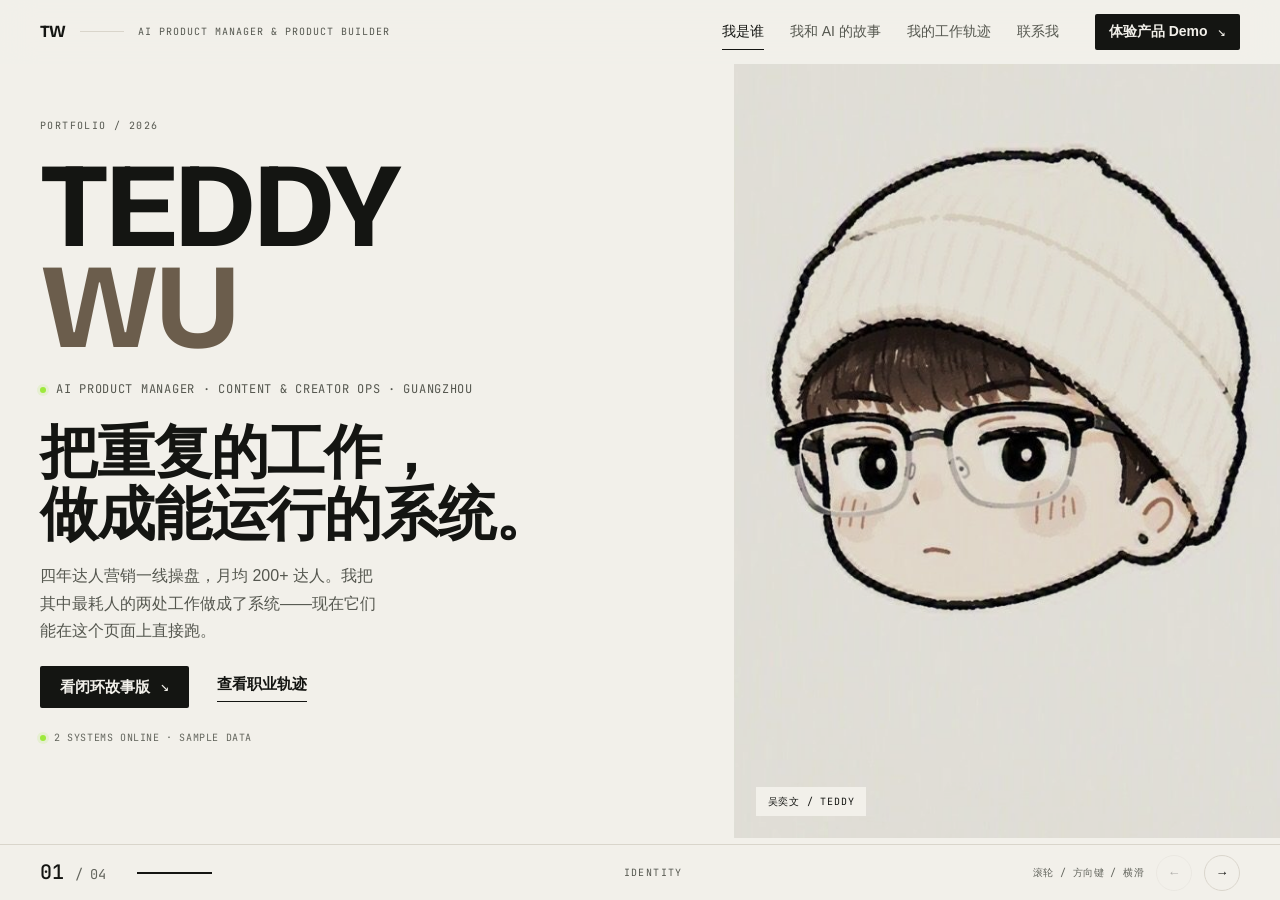
==== commit 09171d85: "build: publish 90013109ddc6fad48c0a850ad8cefb4bb79fe4cc" ====
--- a/index.html
+++ b/index.html
@@ -6,12 +6,12 @@
 <title>Teddy Wu — AI 产品经理 · 把重复的工作做成能运行的系统</title>
 <meta name="description" content="AI 产品经理 Teddy Wu 的作品台。两套从达人营销一线流程做出来的 AI 系统：内容审核与达人推荐，可在线直接试用。">
 <meta name="author" content="Teddy Wu">
-<link rel="canonical" href="https://teddywu.site/">
+<link rel="canonical" href="https://teddywu-0506.github.io/">
 <meta property="og:type" content="website"><meta property="og:locale" content="zh_CN">
-<meta property="og:site_name" content="Teddy Wu"><meta property="og:url" content="https://teddywu.site/">
+<meta property="og:site_name" content="Teddy Wu"><meta property="og:url" content="https://teddywu-0506.github.io/">
 <meta property="og:title" content="Teddy Wu — AI 产品经理 · 把重复的工作做成能运行的系统">
 <meta property="og:description" content="两套从达人营销一线流程做出来的 AI 系统，可在线直接试用。">
-<meta property="og:image" content="/assets/img/og-home.png"><meta property="og:image:width" content="1200"><meta property="og:image:height" content="630">
+<meta property="og:image" content="https://teddywu-0506.github.io/assets/img/og-home.png"><meta property="og:image:width" content="1200"><meta property="og:image:height" content="630">
 <meta property="og:image:alt" content="Teddy Wu — AI 产品经理作品台，两个可运行的 AI 系统">
 <meta name="twitter:card" content="summary_large_image">
 <meta name="theme-color" content="#F2F0EA">
@@ -20,19 +20,14 @@
 <link rel="preload" href="/assets/fonts/BricolageGrotesque-normal-700.woff2" as="font" type="font/woff2" crossorigin>
 <link rel="preload" href="/assets/fonts/InterTight-normal-400.woff2" as="font" type="font/woff2" crossorigin>
 <link rel="preload" href="/assets/img/portrait-480.jpg" as="image" imagesrcset="/assets/img/portrait-480.jpg 480w, /assets/img/portrait-849.jpg 849w" imagesizes="(max-width:768px) 92vw, 46vw" fetchpriority="high">
-<link rel="stylesheet" href="/assets/css/fonts.css">
-<link rel="stylesheet" href="/assets/css/tokens.css">
-<link rel="stylesheet" href="/assets/css/base.css">
-<link rel="stylesheet" href="/assets/css/deck.css">
-<link rel="stylesheet" href="/assets/css/components.css">
-<link rel="stylesheet" href="/assets/css/qc-product.css"><link rel="stylesheet" href="/assets/css/pages.css">
+<link rel="stylesheet" href="/assets/css/site.css">
 <script>document.documentElement.className='js';</script><!-- Blank-page guard lives in the markup, not in a timer: #identity ships with
      is-active, so the first scene renders even if the module never executes.
      A watchdog here caused a 0.247 layout shift on throttled mobile, because the
      module runs after 1.6s and the flip to no-js was never undone. -->
 <script type="application/ld+json">
 {"@context":"https://schema.org","@type":"Person","name":"Teddy Wu","alternateName":"吴奕文","jobTitle":"AI Product Manager",
- "url":"https://teddywu.site/","email":"mailto:1502110191@qq.com","slogan":"I make AI useful.",
+ "url":"https://teddywu-0506.github.io/","email":"mailto:1502110191@qq.com","slogan":"I make AI useful.",
  "knowsLanguage":["zh-CN","en"],"address":{"@type":"PostalAddress","addressLocality":"Guangzhou","addressCountry":"CN"},
  "knowsAbout":["AI Product Management","Retrieval-Augmented Generation","Human-in-the-loop Design","Creator Marketing","Workflow Automation"],
  "makesOffer":[{"@type":"Offer","itemOffered":{"@type":"SoftwareApplication","name":"AI Content QC System","applicationCategory":"BusinessApplication"}},
@@ -63,11 +58,11 @@
     <div class="pd-grid">
       <button type="button" class="pd-card" data-pd="review">
         <img src="/assets/img/demo-qc.jpg" width="1400" height="787" alt="Content QC System 审核界面预览：左侧问题卡片流，右侧文档预览高亮" loading="lazy">
-        <div class="pd-body"><h4>Content QC System<span>内容审核</span></h4><p>导入稿件即出审核意见：RAG 规则库 + 分层 Prompt，逐条批准 / 拒绝 / 编辑，一键回写飞书文档。</p><div class="pd-tags"><span>审核 @@review.time@@</span><span>规则召回率 @@review.recall@@</span><span>Mock 数据</span></div><span class="pd-go">打开 Demo <b>↗</b></span></div>
+        <div class="pd-body"><h4>Content QC System<span>内容审核</span></h4><p>导入稿件即出审核意见：RAG 规则库 + 分层 Prompt，逐条批准 / 拒绝 / 编辑，一键回写飞书文档。</p><div class="pd-tags"><span>审核 10min → 3min</span><span>规则召回率 92%</span><span>Mock 数据</span></div><span class="pd-go">打开 Demo <b>↗</b></span></div>
       </button>
       <button type="button" class="pd-card" data-pd="match">
         <img src="/assets/img/demo-kol.jpg" width="1400" height="787" alt="KOL Recommend System 推荐界面预览：对话式需求确认与达人匹配卡片" loading="lazy">
-        <div class="pd-body"><h4>KOL Recommend System<span>达人推荐</span></h4><p>说出需求即回匹配达人：关键词识别 + 分步点选，按品类、场景、人群、预算真实过滤，导出深度数据。</p><div class="pd-tags"><span>选号 @@match.time@@</span><span>候选池匹配率 @@match.pool@@</span><span>样例达人库</span></div><span class="pd-go">打开 Demo <b>↗</b></span></div>
+        <div class="pd-body"><h4>KOL Recommend System<span>达人推荐</span></h4><p>说出需求即回匹配达人：关键词识别 + 分步点选，按品类、场景、人群、预算真实过滤，导出深度数据。</p><div class="pd-tags"><span>选号 30min → 5min</span><span>候选池匹配率 85%</span><span>样例达人库</span></div><span class="pd-go">打开 Demo <b>↗</b></span></div>
       </button>
     </div>
     <p class="pd-foot">弹窗中本地运行 · 样例数据不发起真实 API 调用 · 随时可关</p>
@@ -86,7 +81,7 @@
       <p class="id-eyebrow"><span class="dot dot--live" aria-hidden="true"></span>AI PRODUCT MANAGER · CONTENT &amp; CREATOR OPS · GUANGZHOU</p>
       <div>
         <h2 class="h2" lang="zh-CN">把重复的工作，<br>做成能运行的系统。</h2>
-        <p class="lede" style="margin-top:18px">四年达人营销一线操盘，月均 @@scale.creators@@ 达人。我把其中最耗人的两处工作做成了系统——现在它们能在这个页面上直接跑。</p>
+        <p class="lede" style="margin-top:18px">四年达人营销一线操盘，月均 200+ 达人。我把其中最耗人的两处工作做成了系统——现在它们能在这个页面上直接跑。</p>
       </div>
       <div class="id-actions">
         <a class="btn btn--solid" href="/#story" data-scene-link="story" data-track="hero_story">看闭环故事版 <span class="ar">↘</span></a>
@@ -123,7 +118,7 @@
           <h3>业务痛点</h3>
           <svg class="sb-art" viewBox="0 0 200 60" fill="none" stroke="currentColor" stroke-width="2" stroke-linecap="round" stroke-linejoin="round" aria-hidden="true"><circle cx="34" cy="13" r="6"/><path d="M34 19v13M34 24l10 5M34 24l-9 6M34 32l6 11M34 32l-6 11"/><path d="M42 6l1.6 4.5M48 9l1.6 4.5" stroke="var(--signal-500)" stroke-width="2.4"/><path d="M6 46h72M14 46v10M70 46v10"/><rect x="18" y="35" width="17" height="9" rx="1.5"/><path d="M15 44h23"/><rect x="44" y="40" width="16" height="3.5" rx="1"/><rect x="46" y="35.5" width="14" height="3.5" rx="1"/><rect x="48" y="31" width="12" height="3.5" rx="1"/><path d="M96 40h58M100 32h50M106 24h36M160 40h14"/><circle cx="176" cy="14" r="8"/><path d="M176 9.5v4.5l3.2 2"/><path d="M92 8v9m0 4v1.5" stroke="var(--signal-500)" stroke-width="2.4"/></svg>
           <p>两处最耗人的重复工作：稿件审核 <span class="hl">8–10min</span>、筛号 <span class="hl">30min/次</span>，规则散在人和文档里。</p>
-          <span class="sb-chip">月均 @@problem.volume@@ · @@scale.creators@@ 达人</span>
+          <span class="sb-chip">月均 600 条 · 200+ 达人</span>
         </article>
 
         <article class="sb-card sb-card--b sb-c2" style="--rot:.5deg">
@@ -138,7 +133,7 @@
           <div class="sb-head"><span class="sb-n">03</span><span class="sb-en">Build</span></div>
           <h3>Vibecoding 做 MVP</h3>
           <svg class="sb-art" viewBox="0 0 200 60" fill="none" stroke="currentColor" stroke-width="2" stroke-linecap="round" stroke-linejoin="round" aria-hidden="true"><circle cx="16" cy="14" r="6"/><path d="M16 20v13m0-9 10 5m-10-5-9 5m9 4-6 11m6-11 6 11"/><path d="M4 50h11v6a4.2 4.2 0 01-8.4 0V54M15 51h2.4a2.5 2.5 0 010 5H15"/><rect x="38" y="6" width="118" height="40" rx="3"/><path d="M38 14h118"/><circle cx="46" cy="10" r="1.6"/><circle cx="53" cy="10" r="1.6"/><path d="M52 24l8 6-8 6M68 36h22"/><path d="M100 20l3.5 11 3-3.5 4.5 6.5 2.8-1.8-4.3-6.7h5.5z" fill="currentColor" stroke="none" opacity=".7"/><path d="M170 46a6 6 0 100 .01M170 36v-3m0 21v-3m-13-9h-3m25 0h-3m-20-9-2-2m17.5 17.5-2-2m0-13.5 2-2m-17.5 17.5-2-2" stroke="var(--signal-500)" stroke-width="1.8"/><path d="M172 8l1.6 4 4 1.6-4 1.6-1.6 4-1.6-4-4-1.6 4-1.6z" stroke="var(--signal-500)" stroke-width="1.8"/></svg>
-          <p>一个人 + 借用工程接口：RAG 召回、分层 Prompt、多支路召回，先用 @@index.size@@ 条样例跑通链路。</p>
+          <p>一个人 + 借用工程接口：RAG 召回、分层 Prompt、多支路召回，先用 20 条样例跑通链路。</p>
           <span class="sb-chip">RAG + 分层 Prompt</span>
         </article>
 
@@ -146,7 +141,7 @@
           <div class="sb-head"><span class="sb-n">04</span><span class="sb-en">Ship</span></div>
           <h3>上线团队使用</h3>
           <svg class="sb-art" viewBox="0 0 200 60" fill="none" stroke="currentColor" stroke-width="2" stroke-linecap="round" stroke-linejoin="round" aria-hidden="true"><path d="M6 44h110M14 44v10M108 44v10"/><rect x="22" y="33" width="17" height="9" rx="1.5"/><path d="M18 42h25"/><circle cx="30" cy="20" r="6"/><path d="M30 26v7"/><rect x="60" y="33" width="17" height="9" rx="1.5"/><path d="M56 42h25"/><circle cx="68" cy="20" r="6"/><path d="M68 26v7"/><path d="M96 12v30M96 12l10 3-10 3" stroke="var(--signal-500)"/><path d="M136 42v-9m12 9V24m12 18V14m12 28V8" stroke="var(--signal-500)" stroke-width="3"/><path d="M134 6l40-2m-9-4 9 4-10 2" stroke="var(--signal-500)" stroke-width="1.8"/></svg>
-          <p>服务 P&amp;G 汰渍全平台投放：审核 <span class="hl">@@review.time@@</span>、选号 <span class="hl">@@match.time@@</span>、中选率 30%→50%。</p>
+          <p>服务 P&amp;G 汰渍全平台投放：审核 <span class="hl">10min → 3min</span>、选号 <span class="hl">30min → 5min</span>、中选率 30%→50%。</p>
           <span class="sb-chip">两套系统 0→1</span>
         </article>
 
@@ -154,7 +149,7 @@
           <div class="sb-head"><span class="sb-n">05</span><span class="sb-en">Iterate</span></div>
           <h3>收集反馈迭代</h3>
           <svg class="sb-art" viewBox="0 0 200 60" fill="none" stroke="currentColor" stroke-width="2" stroke-linecap="round" stroke-linejoin="round" aria-hidden="true"><circle cx="14" cy="16" r="6"/><path d="M14 22v14m0-9 11 5m-11-5-10 6m10 8-6 12m6-12 6 12"/><rect x="40" y="5" width="52" height="24" rx="4"/><path d="M50 20l2.5-8 2.5 8zM50 20h7l-1.5 6h-5.5z" stroke="var(--signal-500)" stroke-width="1.8"/><path d="M68 12h16M68 19h11"/><path d="M100 16h16m6 0c16 5 18 20 5 31" stroke-dasharray="3 4"/><path d="M126 45l2 3 3-2.5" stroke="var(--signal-500)" stroke-width="1.8"/><path d="M136 40h22l-8 9v7l-6-3v-4z"/><circle cx="182" cy="16" r="6"/><path d="M182 22v14m0-9-11 5m11-5 10 6m-10 8 6 12m-6-12-6 12"/></svg>
-          <p>采纳和忽略都是数据：召回率 <span class="hl">@@review.recall@@</span>、匹配率 <span class="hl">@@match.pool@@</span>，修正持续回流。</p>
+          <p>采纳和忽略都是数据：召回率 <span class="hl">92%</span>、匹配率 <span class="hl">85%</span>，修正持续回流。</p>
           <span class="sb-chip">闭环让系统长大</span>
         </article>
 
@@ -190,7 +185,7 @@
     </div>
     <div id="tp-c" role="tabpanel" aria-labelledby="tt-c">
       <div class="career resolve-view">
-        <div class="career-col"><span class="cc-idx">01 / 2024.09 — NOW</span><h3 class="cc-org"><img class="cc-logo" src="/assets/icons/logo-publicis.png" width="22" height="22" alt="" loading="lazy">阳狮集团<button type="button" class="cc-more" data-exp="p1" aria-label="查看详细经历：阳狮"><span class="ccm-t">查看详情</span><svg viewBox="0 0 24 24" fill="none" stroke="currentColor" stroke-width="2.2" aria-hidden="true"><path d="M7 17L17 7M9 7h8v8" stroke-linecap="round" stroke-linejoin="round"/></svg></button></h3><p class="cc-role">Senior Media Executive / AIPM</p><p class="cc-scope">P&amp;G 汰渍全平台 Creator / KOL 营销</p><p class="cc-judge">真正上手 AI 是从这里开始，一做就是两套系统。</p><div class="cc-tags"><span>月200+达人</span><span>@@scale.spend@@月消耗</span><span>两套系统 0-1</span></div></div>
+        <div class="career-col"><span class="cc-idx">01 / 2024.09 — NOW</span><h3 class="cc-org"><img class="cc-logo" src="/assets/icons/logo-publicis.png" width="22" height="22" alt="" loading="lazy">阳狮集团<button type="button" class="cc-more" data-exp="p1" aria-label="查看详细经历：阳狮"><span class="ccm-t">查看详情</span><svg viewBox="0 0 24 24" fill="none" stroke="currentColor" stroke-width="2.2" aria-hidden="true"><path d="M7 17L17 7M9 7h8v8" stroke-linecap="round" stroke-linejoin="round"/></svg></button></h3><p class="cc-role">Senior Media Executive / AIPM</p><p class="cc-scope">P&amp;G 汰渍全平台 Creator / KOL 营销</p><p class="cc-judge">真正上手 AI 是从这里开始，一做就是两套系统。</p><div class="cc-tags"><span>月200+达人</span><span>100W+月消耗</span><span>两套系统 0-1</span></div></div>
         <div class="career-col"><span class="cc-idx">02 / 2023.04 — 2024.07</span><h3 class="cc-org"><img class="cc-logo" src="/assets/icons/logo-bluefocus.png" width="22" height="22" alt="" loading="lazy">蓝色光标<button type="button" class="cc-more" data-exp="bf" aria-label="查看详细经历：蓝色光标"><span class="ccm-t">查看详情</span><svg viewBox="0 0 24 24" fill="none" stroke="currentColor" stroke-width="2.2" aria-hidden="true"><path d="M7 17L17 7M9 7h8v8" stroke-linecap="round" stroke-linejoin="round"/></svg></button></h3><p class="cc-role">高级客户执行</p><p class="cc-scope">脉动、简爱百万级达人投放，头部 KOL 全案</p><p class="cc-judge">那时 AI 只是「知道有、用过一点」，重复劳动我倒先记住了。</p><div class="cc-tags"><span>头部KOL全案</span><span>SOP 沉淀</span></div></div>
         <div class="career-col"><span class="cc-idx">03 / 2021.11 — 2023.03</span><h3 class="cc-org"><img class="cc-logo" src="/assets/icons/logo-moli.png" width="22" height="22" alt="" loading="lazy">茉莉数科<button type="button" class="cc-more" data-exp="ml" aria-label="查看详细经历：茉莉数科"><span class="ccm-t">查看详情</span><svg viewBox="0 0 24 24" fill="none" stroke="currentColor" stroke-width="2.2" aria-hidden="true"><path d="M7 17L17 7M9 7h8v8" stroke-linecap="round" stroke-linejoin="round"/></svg></button></h3><p class="cc-role">客户执行</p><p class="cc-scope">宝洁潘婷、飘柔抖音官号全链路运营</p><p class="cc-judge">内容合规不是「感觉不对」，是可以写成清单的。</p><div class="cc-tags"><span>官号运营</span><span>合规清单</span></div></div>
       </div>
@@ -203,7 +198,7 @@
         <div class="method"><span class="method-n">03</span><div><h4>把大问题拆成小流程</h4><p>模糊的需求，拆到每一步有明确的输入输出、出错能定位到环节。先用最小方案跑通最短链路，再谈扩展——两套系统都是这么从 MVP 长出来的。</p></div></div>
         <div class="method"><span class="method-n">04</span><div><h4>先设计兜底，再设计体验</h4><p>哪些环节必须有人确认、自动化到哪里为止、出了错谁来接——这些先于功能写进方案。没人敢负责的产品，不会有人用。</p></div></div>
         <div class="method"><span class="method-n">05</span><div><h4>让每个动作都可复盘</h4><p>采纳、拒绝、修改，都是值得留下的信号。把数据回流跑起来，产品才会越用越准，而不是上线即巅峰。</p></div></div>
-        <div class="risk-note"><h5>我现在最清楚的风险</h5><p>规则召回率 @@review.recall@@ 是在 3 个品牌、约 400 条规则下测的。品牌数继续增加时它会掉——多品牌规则冲突的仲裁我还没解决。</p></div>
+        <div class="risk-note"><h5>我现在最清楚的风险</h5><p>规则召回率 92% 是在 3 个品牌、约 400 条规则下测的。品牌数继续增加时它会掉——多品牌规则冲突的仲裁我还没解决。</p></div>
       </div>
     </div>
     <div id="tp-e" role="tabpanel" aria-labelledby="tt-e" hidden>
@@ -231,7 +226,7 @@
               </li>
               <li class="era-step">
                 <svg class="era-ico" viewBox="0 0 44 44" aria-hidden="true"><path d="M22 36V10m0 0l-7 7m7-7l7 7" fill="none" stroke="currentColor" stroke-width="2.4" stroke-linecap="round" stroke-linejoin="round"/><circle cx="10" cy="38" r="3" fill="none" stroke="var(--dot)" stroke-width="2"/><circle cx="22" cy="40" r="3" fill="none" stroke="var(--dot)" stroke-width="2"/><circle cx="34" cy="38" r="3" fill="none" stroke="var(--dot)" stroke-width="2"/></svg>
-                <div><h5><b>上线赋能组织</b><span>05</span></h5><p>审核 @@review.time@@、选号 @@match.time@@。个人工具长成团队工具，再沉淀成组织能力。</p></div>
+                <div><h5><b>上线赋能组织</b><span>05</span></h5><p>审核 10min → 3min、选号 30min → 5min。个人工具长成团队工具，再沉淀成组织能力。</p></div>
               </li>
             </ol>
           </section>
--- a/assets/css/site.css
+++ b/assets/css/site.css
@@ -0,0 +1,3217 @@
+/* ==== fonts.css ==== */
+/* self-hosted latin subsets - regenerate with: python3 tools/fonts.py
+/* self-hosted latin subsets */
+@font-face{font-family:'Bricolage Grotesque';font-style:normal;font-weight:500;font-display:swap;src:url('/assets/fonts/BricolageGrotesque-normal-500.woff2') format('woff2');unicode-range:U+0000-00FF, U+0131, U+0152-0153, U+02BB-02BC, U+02C6, U+02DA, U+02DC, U+0304, U+0308, U+0329, U+2000-206F, U+20AC, U+2122, U+2191, U+2193, U+2212, U+2215, U+FEFF, U+FFFD;}
+@font-face{font-family:'Bricolage Grotesque';font-style:normal;font-weight:700;font-display:swap;src:url('/assets/fonts/BricolageGrotesque-normal-700.woff2') format('woff2');unicode-range:U+0000-00FF, U+0131, U+0152-0153, U+02BB-02BC, U+02C6, U+02DA, U+02DC, U+0304, U+0308, U+0329, U+2000-206F, U+20AC, U+2122, U+2191, U+2193, U+2212, U+2215, U+FEFF, U+FFFD;}
+@font-face{font-family:'Inter Tight';font-style:normal;font-weight:400;font-display:swap;src:url('/assets/fonts/InterTight-normal-400.woff2') format('woff2');unicode-range:U+0000-00FF, U+0131, U+0152-0153, U+02BB-02BC, U+02C6, U+02DA, U+02DC, U+0304, U+0308, U+0329, U+2000-206F, U+20AC, U+2122, U+2191, U+2193, U+2212, U+2215, U+FEFF, U+FFFD;}
+@font-face{font-family:'Inter Tight';font-style:normal;font-weight:600;font-display:swap;src:url('/assets/fonts/InterTight-normal-600.woff2') format('woff2');unicode-range:U+0000-00FF, U+0131, U+0152-0153, U+02BB-02BC, U+02C6, U+02DA, U+02DC, U+0304, U+0308, U+0329, U+2000-206F, U+20AC, U+2122, U+2191, U+2193, U+2212, U+2215, U+FEFF, U+FFFD;}
+@font-face{font-family:'JetBrains Mono';font-style:normal;font-weight:400;font-display:swap;src:url('/assets/fonts/JetBrainsMono-normal-400.woff2') format('woff2');unicode-range:U+0000-00FF, U+0131, U+0152-0153, U+02BB-02BC, U+02C6, U+02DA, U+02DC, U+0304, U+0308, U+0329, U+2000-206F, U+20AC, U+2122, U+2191, U+2193, U+2212, U+2215, U+FEFF, U+FFFD;}
+@font-face{font-family:'JetBrains Mono';font-style:normal;font-weight:500;font-display:swap;src:url('/assets/fonts/JetBrainsMono-normal-500.woff2') format('woff2');unicode-range:U+0000-00FF, U+0131, U+0152-0153, U+02BB-02BC, U+02C6, U+02DA, U+02DC, U+0304, U+0308, U+0329, U+2000-206F, U+20AC, U+2122, U+2191, U+2193, U+2212, U+2215, U+FEFF, U+FFFD;}
+
+/* ==== tokens.css ==== */
+/* ============ LAYER 1 · PRIMITIVE ============ */
+:root{
+  --paper-0:#ffffff; --paper-1:#F2F0EA; --paper-2:#E8E5DD;
+  --ink-900:#141512; --ink-700:#3A3C36; --ink-600:#55574F; --ink-500:#63655D; --ink-400:#9A9C93;
+  --line-1:#D9D5CB; --line-2:#2E302A;
+  --signal-500:#9DE93C; --signal-700:#4F6E10;   /* measured 5.16:1 on paper; #5E8218 was 3.94:1 */ --signal-100:#E7F5D0;
+  --warm-500:#6B5D4C;   /* measured 5.59:1 on paper; #8A7A66 was 3.64:1 */
+  --pass:#4E7A2E; --warn:#B87A1F; --fail:#B23A2E; --info:#3A5F8A;
+
+  --f-display:"Bricolage Grotesque","Helvetica Neue",Arial,sans-serif;
+  --f-body:"Inter Tight",Inter,-apple-system,"Segoe UI","PingFang SC","Hiragino Sans GB","Microsoft YaHei",sans-serif;
+  --f-mono:"JetBrains Mono",ui-monospace,"SFMono-Regular",Consolas,monospace;
+  /* System serif on purpose. Newsreader was declared for this slot and shipped 24 KB of
+     woff2 that no page ever fetched - every <em> in the site is CJK and fell through to
+     PingFang anyway. Same intent, one fewer asset to keep honest. */
+  --f-serif:Georgia,"Times New Roman","Songti SC",serif;
+  --f-cjk:"PingFang SC","Hiragino Sans GB","Microsoft YaHei","Noto Sans CJK SC",sans-serif;
+
+  /* LAYER 3 · COMPONENT */
+  --header-h:64px; --rail-h:56px; --stage-h:calc(100svh - var(--rail-h) - var(--header-h));
+  --gutter:56px; --stage-max:1600px; --content-max:1200px; --measure:720px;
+  --r-ui:4px; --r-window:8px; --r-chip:999px; --btn-r:2px;
+  --panel-shadow:0 20px 60px -16px rgba(20,21,18,.30);
+  --ease:cubic-bezier(.2,.7,.2,1);
+  /* measured from the reference implementation */
+  --ease-scene:cubic-bezier(.76,0,.24,1);
+  --ease-out-expo:cubic-bezier(.16,1,.3,1);
+  --dur-clip:.92s; --dur-fade:.48s; --dur-scale:1.1s; --dur-veil:.94s;
+  --s-section:64px; --s-block:40px; --s-tight:20px; --s-micro:10px;
+
+  /* TYPE SCALE · desktop 1440 */
+  --name-xl:148px; --h2-cjk:72px; --product-name:88px;
+  --h3:30px; --h4:20px; --body-l:19px; --body:17px; --body-s:14px;
+  --caption:12px; --micro:10px; --btn:15px; --stat-l:56px; --stat:32px;
+  --rail-num:20px; --ghost:200px;
+}
+/* ============ LAYER 2 · SEMANTIC (theme packs) ============ */
+:root,[data-theme="paper"]{
+  --bg-page:var(--paper-1); --bg-surface:var(--paper-2);
+  --text-primary:var(--ink-900); --text-secondary:var(--ink-600); --text-quiet:var(--ink-500);
+  --border:var(--line-1); --accent:var(--signal-700); --dot:var(--signal-500);
+  --btn-bg:var(--ink-900); --btn-fg:var(--paper-1);
+  --btn-bg-hover:var(--signal-500); --btn-fg-hover:var(--ink-900);
+  --ghost-color:var(--warm-500);
+}
+[data-theme="ink"]{
+  --bg-page:var(--ink-900); --bg-surface:#1B1D19;
+  --text-primary:var(--paper-1); --text-secondary:#9FA197; --text-quiet:#8B8D84;
+  --border:var(--line-2); --accent:var(--signal-500); --dot:var(--signal-500);
+  --btn-bg:var(--paper-1); --btn-fg:var(--ink-900);
+  --btn-bg-hover:var(--signal-500); --btn-fg-hover:var(--ink-900);
+  --ghost-color:var(--paper-1);
+}
+/* ============ BREAKPOINTS ============ */
+@media (max-width:1280px){
+  :root{--gutter:40px;--name-xl:124px;--h2-cjk:62px;--product-name:74px;--h3:27px;--h4:19px;
+    --body-l:18px;--body:16px;--caption:12px;--stat-l:48px;--stat:28px;--ghost:170px;
+    --s-section:56px;--s-block:36px}
+
+/* Short viewports: display type scales with the frame so deck scenes keep fitting. */
+@media (min-width:769px) and (max-height:1000px){
+  :root{--name-xl:clamp(96px,12.8vh,148px);--h2-cjk:clamp(42px,6vh,72px);--product-name:clamp(40px,6.2vh,88px);--s-section:clamp(28px,4.5vh,64px)}
+}
+}
+@media (max-width:768px){
+  :root{--gutter:28px;--header-h:58px;--rail-h:52px;
+    --name-xl:92px;--h2-cjk:46px;--product-name:54px;--h3:24px;--h4:18px;
+    --body-l:17px;--body:16px;--body-s:13.5px;--caption:11px;--btn:14px;
+    --stat-l:38px;--stat:24px;--rail-num:17px;--ghost:0px;
+    --s-section:44px;--s-block:28px;--s-tight:16px;--stage-h:auto}
+}
+@media (max-width:480px){
+  :root{--gutter:20px;--name-xl:62px;--h2-cjk:34px;--product-name:40px;--h3:21px;
+    --body-l:16.5px;--body:15.5px;--body-s:13px;--caption:10.5px;--stat-l:30px;--stat:21px}
+}
+
+/* ==== base.css ==== */
+*,*::before,*::after{box-sizing:border-box}
+html{-webkit-text-size-adjust:100%;background:var(--paper-1);scroll-behavior:smooth;overflow-x:clip}
+body{margin:0;background:var(--bg-page);color:var(--text-primary);
+  font-family:var(--f-body);font-size:var(--body);line-height:1.72;
+  -webkit-font-smoothing:antialiased;text-rendering:optimizeLegibility;overflow-x:clip}
+::selection{background:var(--signal-500);color:var(--ink-900)}
+a{color:inherit;text-decoration:none}
+button,input,select,textarea{font:inherit;color:inherit}
+button{cursor:pointer;background:none;border:0;padding:0}
+img{display:block;max-width:100%}
+h1,h2,h3,h4,p{margin:0}
+:focus-visible{outline:2px solid var(--accent);outline-offset:2px;border-radius:1px}
+/* The !important here is load-bearing: .work-panel{display:grid} and friends live in a
+   later file, so a bare [hidden] would lose to them on source order alone. Any rule that
+   deliberately un-hides (the html.no-js fallbacks in components.css) has to carry
+   !important as well and win on specificity instead. */
+[hidden]{display:none!important}
+
+/* ---- typography utilities ---- */
+.mono{font-family:var(--f-mono);font-variant-numeric:tabular-nums}
+.kicker,.micro,.cell-label,.tag{font-family:var(--f-mono);text-transform:uppercase;
+  letter-spacing:.08em;font-size:var(--micro);font-weight:400;color:var(--text-secondary)}
+.kicker{font-size:var(--caption);letter-spacing:.06em}
+.name{font-family:var(--f-display);font-weight:700;font-size:var(--name-xl);
+  line-height:.86;letter-spacing:-.045em;text-transform:uppercase}
+.name .b{color:var(--text-primary)} .name .c{color:var(--warm-500)}
+.h2{font-family:var(--f-cjk);font-weight:700;font-size:var(--h2-cjk);
+  line-height:1.06;letter-spacing:-.02em}
+.product-name{font-family:var(--f-display);font-weight:700;font-size:var(--product-name);
+  line-height:.95;letter-spacing:-.04em;text-transform:uppercase}
+.h3{font-family:var(--f-cjk);font-weight:700;font-size:var(--h3);line-height:1.15;letter-spacing:-.02em}
+.h4{font-size:var(--h4);font-weight:600;line-height:1.3;letter-spacing:-.01em}
+.lede{font-family:var(--f-cjk);font-size:var(--body-l);line-height:1.7;color:var(--text-secondary);max-width:42ch}
+.prose{font-family:var(--f-cjk);font-size:var(--body);line-height:1.78;color:var(--text-secondary);max-width:62ch}
+.prose strong,.cell-body strong{color:var(--text-primary);font-weight:600}
+em{font-family:var(--f-serif);font-style:italic;font-weight:400;letter-spacing:-.01em}
+.stat{font-family:var(--f-mono);font-variant-numeric:tabular-nums;font-weight:500;
+  font-size:var(--stat);letter-spacing:-.02em;line-height:1}
+.stat-l{font-size:var(--stat-l);letter-spacing:-.03em}
+.sr-only{position:absolute;width:1px;height:1px;padding:0;margin:-1px;overflow:hidden;
+  clip:rect(0 0 0 0);white-space:nowrap;border:0}
+.skip{position:absolute;left:var(--gutter);top:-60px;z-index:60;background:var(--ink-900);
+  color:var(--paper-1);padding:10px 16px;font-size:var(--body-s)}
+.skip:focus{top:12px}
+
+/* ---- layout helpers ---- */
+.stage-inner{width:min(var(--stage-max),100% - (var(--gutter) * 2));margin-inline:auto}
+.rule{height:1px;background:var(--border);border:0}
+.dot{display:inline-block;width:6px;height:6px;border-radius:50%;background:var(--dot);
+  box-shadow:0 0 0 3px color-mix(in srgb,var(--dot) 14%,transparent)}
+@keyframes pulse{0%,100%{transform:scale(1);opacity:1}50%{transform:scale(1.35);opacity:.55}}
+.dot--live{animation:pulse 1.6s var(--ease) infinite}
+
+/* ==== deck.css ==== */
+/* ============ HEADER ============ */
+.site-header{position:fixed;z-index:40;inset:0 0 auto;height:var(--header-h);color:var(--text-primary);
+  display:flex;align-items:center;gap:28px;padding:0 var(--gutter);
+  background:color-mix(in srgb,var(--bg-page) 86%,transparent);
+  -webkit-backdrop-filter:blur(16px) saturate(1.3);backdrop-filter:blur(16px) saturate(1.3);
+  border-bottom:1px solid transparent;
+  transition:background .45s var(--ease),border-color .45s var(--ease),color .45s}
+.site-header.is-stuck{border-bottom-color:var(--border)}
+.brand{display:flex;align-items:center;gap:14px;flex:0 0 auto}
+.brand-mark{font-family:var(--f-display);font-weight:700;font-size:17px;letter-spacing:-.03em}
+.brand-rule{width:44px;height:1px;background:var(--border)}
+.brand-sub{font-family:var(--f-mono);font-size:var(--micro);letter-spacing:.1em;
+  text-transform:uppercase;color:var(--text-secondary);white-space:nowrap}
+.nav{display:flex;gap:26px;margin-left:auto;font-family:var(--f-cjk);font-size:var(--body-s);color:var(--text-secondary)}
+.nav a{position:relative;padding-block:6px;transition:color .2s}
+.nav a::after{content:'';position:absolute;left:0;right:0;bottom:0;height:1px;
+  background:var(--text-primary);transform:scaleX(0);transform-origin:left;transition:transform .25s var(--ease)}
+.nav a:hover{color:var(--text-primary)}
+.nav a[aria-current="true"]{color:var(--text-primary)}
+.nav a[aria-current="true"]::after{transform:scaleX(1)}
+.header-cta{margin-left:8px}
+
+/* ============ STAGE ============ */
+.stage{position:relative;margin-top:var(--header-h);height:var(--stage-h);overflow:hidden;isolation:isolate}
+.scene-stack{position:absolute;inset:0}
+.scene{position:absolute;inset:0;display:flex;flex-direction:column;
+  background:var(--bg-page);color:var(--text-primary);
+  clip-path:inset(0 0 0 100%);visibility:hidden;opacity:0;pointer-events:none;
+  transform:scale(1.025);overflow:hidden;
+  transition:clip-path var(--dur-clip) var(--ease-scene),opacity var(--dur-fade) ease,
+             transform var(--dur-scale) var(--ease-out-expo),visibility 0s linear var(--dur-clip)}
+.scene.is-active{clip-path:inset(0);visibility:visible;opacity:1;pointer-events:auto;
+  transform:scale(1);z-index:3;transition-delay:0s}
+.scene-body{flex:1 1 auto;min-height:0;overflow-y:auto;overscroll-behavior-y:contain;
+  scrollbar-width:none;display:flex;flex-direction:column;justify-content:center}
+.scene-body::-webkit-scrollbar{display:none}
+.scene-pad{width:min(var(--stage-max),100% - (var(--gutter) * 2));margin-inline:auto;padding-block:var(--s-section)}
+
+/* ---- sweeping difference veil on every scene change ---- */
+.veil{position:absolute;inset:0;z-index:40;pointer-events:none;overflow:hidden;visibility:hidden}
+.veil i{position:absolute;inset:0;width:42%;transform:translate(-110%) skew(-5deg);
+  mix-blend-mode:difference;
+  background:linear-gradient(90deg,#0000,#ffffff94 47%,#10100fc7 52%,#0000)}
+.stage.is-cutting .veil{visibility:visible}
+.stage.is-cutting .veil i{animation:optical-cut var(--dur-veil) var(--ease-scene) both}
+.stage.is-cutting[data-direction="backward"] .veil i{animation-name:optical-cut-back}
+@keyframes optical-cut{from{transform:translate(-110%) skew(-5deg)}to{transform:translate(350%) skew(-5deg)}}
+@keyframes optical-cut-back{from{transform:translate(350%) skew(-5deg)}to{transform:translate(-110%) skew(-5deg)}}
+
+/* ---- content resolve: replayed every time a scene becomes active ---- */
+.scene .resolve{animation:none}
+.scene.is-active .resolve{animation:content-resolve .92s var(--ease-out-expo) .15s both}
+.scene.is-active .resolve-copy{animation:copy-resolve .68s var(--ease-out-expo) .15s both}
+.scene.is-active .resolve-focus{animation:focus-resolve .76s var(--ease-out-expo) .15s both}
+.scene.is-active .resolve-view{animation:view-resolve .56s var(--ease-out-expo) .1s both}
+@keyframes content-resolve{from{filter:blur(9px);opacity:0}to{filter:blur(0);opacity:1}}
+@keyframes copy-resolve{from{filter:blur(7px);opacity:0;transform:translate(-1rem)}to{filter:blur(0);opacity:1;transform:translate(0)}}
+@keyframes focus-resolve{from{clip-path:circle(18% at 58% 48%);filter:blur(8px);opacity:.35;transform:scale(.97)}
+  to{clip-path:circle(82%);filter:blur(0);opacity:1;transform:scale(1)}}
+@keyframes view-resolve{from{clip-path:inset(0 0 45%);opacity:0;transform:translateY(.8rem)}to{clip-path:inset(0);opacity:1;transform:translateY(0)}}
+
+/* vertical mode: no-js fallback + <=768px */
+html.no-js .stage, .stage.is-vertical{height:auto;overflow:visible;isolation:auto}
+html.no-js .scene-stack, .stage.is-vertical .scene-stack{position:static}
+html.no-js .scene, .stage.is-vertical .scene{position:relative;inset:auto;height:auto;min-height:0;
+  visibility:visible;opacity:1;pointer-events:auto;transform:none;clip-path:none;
+  transition:none;border-top:1px solid var(--border);overflow:visible}
+html.no-js .scene:first-child, .stage.is-vertical .scene:first-child{border-top:0}
+html.no-js .scene-body, .stage.is-vertical .scene-body{overflow:visible;min-height:0}
+.stage.is-vertical .scene{scroll-margin-top:var(--header-h)}
+.stage.is-vertical .veil{display:none}
+.stage.is-vertical .scene .resolve,.stage.is-vertical .scene .resolve-copy,
+.stage.is-vertical .scene .resolve-focus,.stage.is-vertical .scene .resolve-view{animation:none}
+
+/* ============ PROGRESS RAIL ============ */
+.rail{position:fixed;z-index:40;inset:auto 0 0;height:var(--rail-h);color:var(--text-primary);
+  display:flex;align-items:center;gap:clamp(14px,3vw,32px);padding:0 var(--gutter);
+  padding-bottom:env(safe-area-inset-bottom);
+  background:color-mix(in srgb,var(--bg-page) 90%,transparent);
+  -webkit-backdrop-filter:blur(16px);backdrop-filter:blur(16px);
+  border-top:1px solid var(--border);transition:background .45s var(--ease),border-color .45s}
+.rail-index{font-family:var(--f-mono);font-size:var(--rail-num);font-weight:500;
+  letter-spacing:-.02em;white-space:nowrap}
+.rail-index .tot{font-size:.68em;color:var(--text-quiet);font-weight:400}
+.rail-segs{display:flex;align-items:center;gap:8px;flex:1;max-width:440px}
+.rail-seg{position:relative;height:2px;background:transparent;overflow:hidden}
+.rail-seg::after{content:'';position:absolute;inset:-11px 0;cursor:pointer}
+.rail-seg.w10{flex:10 1 0}.rail-seg.w18{flex:18 1 0}.rail-seg.w22{flex:22 1 0}.rail-seg.w16{flex:16 1 0}.rail-seg.w06{flex:6 1 0}
+.rail-seg i{display:block;height:100%;width:100%;background:var(--border);
+  transform:scaleX(0);transform-origin:left;opacity:.3;
+  transition:opacity .35s ease,transform .7s var(--ease-scene)}
+.rail-seg.is-passed i,.rail-seg.is-current i{background:var(--text-primary);opacity:.85;transform:scaleX(1)}
+.rail-seg.is-current i{opacity:1}
+.rail-seg:hover i,.rail-seg:focus-visible i{background:var(--signal-500);opacity:1}
+
+.rail-name{font-family:var(--f-mono);font-size:var(--micro);letter-spacing:.14em;
+  text-transform:uppercase;color:var(--text-secondary);min-width:88px;text-align:center}
+.rail-nav{display:flex;align-items:center;gap:12px;margin-left:auto}
+.rail-arrow{width:36px;height:36px;border:1px solid var(--border);border-radius:50%;
+  display:grid;place-items:center;font-size:13px;color:var(--text-primary);
+  transition:background .2s var(--ease),color .2s,transform .2s,border-color .2s}
+.rail-arrow:hover:not([disabled]){background:var(--text-primary);color:var(--bg-page);border-color:var(--text-primary)}
+.rail-arrow[disabled]{opacity:.3;cursor:not-allowed}
+.rail-hint{font-family:var(--f-mono);font-size:var(--micro);letter-spacing:.04em;color:var(--text-quiet)}
+.rail-jump{display:none}
+.rail-live{position:absolute;width:1px;height:1px;overflow:hidden;clip:rect(0 0 0 0)}
+
+@media (max-width:1050px){.rail-hint{display:none}.brand-rule,.brand-sub{display:none}}
+@media (max-width:768px){
+  .rail{gap:12px}
+  .rail-index,.rail-segs,.rail-name{display:none}
+  .rail-jump{display:block;position:relative;margin-right:auto}
+  .rail-jump summary{list-style:none;cursor:pointer;display:flex;align-items:center;gap:10px;
+    height:36px;padding:0 14px;border:1px solid var(--border);border-radius:var(--r-chip);
+    font-family:var(--f-mono);font-size:var(--micro);letter-spacing:.08em;text-transform:uppercase}
+  .rail-jump summary::-webkit-details-marker{display:none}
+  .rail-jump summary::after{content:'';width:5px;height:5px;border-right:1px solid currentColor;
+    border-bottom:1px solid currentColor;transform:rotate(-45deg) translateY(-2px)}
+  .rail-jump[open] .rail-menu{display:grid}
+  .rail-menu{position:absolute;bottom:calc(100% + 10px);left:0;min-width:220px;padding:6px;
+    display:grid;gap:2px;background:var(--bg-page);border:1px solid var(--border);
+    border-radius:var(--r-window);box-shadow:var(--panel-shadow)}
+  .rail-menu a{display:flex;justify-content:space-between;gap:16px;padding:11px 12px;
+    font-family:var(--f-mono);font-size:var(--micro);letter-spacing:.06em;text-transform:uppercase;
+    border-radius:var(--r-ui)}
+  .rail-menu a:hover,.rail-menu a[aria-current="true"]{background:var(--bg-surface)}
+  .nav{display:none}
+  .header-cta{margin-left:auto}
+}
+
+/* ==== components.css ==== */
+/* ============ BUTTONS ============ */
+.btn{display:inline-flex;align-items:center;gap:10px;font-size:var(--btn);font-weight:600;
+  font-family:var(--f-cjk);letter-spacing:0;white-space:nowrap;
+  transition:background .2s var(--ease),color .2s,border-color .2s,gap .2s var(--ease),transform .12s}
+.btn .ar{font-family:var(--f-mono);font-weight:400;transition:transform .2s var(--ease)}
+.btn:hover .ar{transform:translate(3px,3px)}
+.btn--solid{height:46px;padding:0 20px;background:var(--btn-bg);color:var(--btn-fg);border-radius:var(--btn-r)}
+.btn--solid:hover{background:var(--btn-bg-hover);color:var(--btn-fg-hover)}
+.btn--solid:active{transform:translateY(1px)}
+.btn--link{position:relative;padding-bottom:5px;border-bottom:1px solid var(--text-primary)}
+.btn--link::after{content:'';position:absolute;left:0;bottom:-1px;width:0;height:2px;background:var(--text-primary);transition:width .25s var(--ease)}
+.btn--link:hover::after{width:100%}
+.btn[disabled]{opacity:.4;pointer-events:none}
+.btn--sm{height:36px;font-size:var(--body-s);padding:0 14px}
+.btn[aria-busy="true"]{position:relative;color:transparent}
+.btn[aria-busy="true"]::before{content:'';position:absolute;inset:0;margin:auto;width:16px;height:16px;
+  border:2px solid color-mix(in srgb,currentColor 30%,transparent);border-top-color:var(--btn-fg);
+  border-radius:50%;animation:spin .7s linear infinite}
+@keyframes spin{to{transform:rotate(360deg)}}
+
+/* ============ GHOST WORDMARK ============ */
+.ghost{position:absolute;z-index:0;pointer-events:none;user-select:none;white-space:nowrap;
+  font-family:var(--f-display);font-weight:700;font-size:var(--ghost);line-height:.8;
+  letter-spacing:-.05em;text-transform:uppercase;color:var(--ghost-color);opacity:.055}
+.ghost--br{right:calc(var(--gutter) * -1);bottom:-.18em}
+.ghost--r{right:-.06em;top:50%;transform:translateY(-50%)}
+
+/* ============ SCENE 1 · IDENTITY ============ */
+/* The portrait stretches to the grid row. Without a definite row height the row
+   tracks the text column, so any reflow above moves the portrait box (0.26 CLS).
+   min-height:100% pins the row to the scene instead. */
+.scene--identity .scene-pad{position:relative;display:grid;grid-template-columns:1.18fr .82fr;
+  gap:clamp(28px,4.4vw,72px);align-items:center;min-height:100%;
+  /* the portrait bleeds -rail-h past the frame; bottom padding must cover that bleed
+     or the scene grows a phantom internal scroll that eats the first wheel event */
+  padding-block:clamp(10px,1.9vh,22px) max(clamp(10px,1.9vh,22px),calc(var(--rail-h) + 6px))}
+.id-left{display:grid;gap:clamp(14px,2.2vh,26px);position:relative;z-index:1}
+.id-year{font-family:var(--f-mono);font-size:var(--micro);letter-spacing:.14em;text-transform:uppercase;color:var(--text-secondary)}
+.id-eyebrow{font-family:var(--f-mono);font-size:var(--caption);letter-spacing:.06em;text-transform:uppercase;
+  color:var(--text-secondary);display:flex;align-items:center;gap:10px;flex-wrap:wrap}
+.id-actions{display:flex;align-items:center;gap:28px;flex-wrap:wrap}
+.id-status{font-family:var(--f-mono);font-size:var(--micro);letter-spacing:.06em;color:var(--text-quiet);
+  display:flex;align-items:center;gap:8px;text-transform:uppercase}
+.portrait{position:relative;align-self:stretch;min-height:0}
+.portrait-frame{position:absolute;inset:calc(var(--header-h) * -1) calc(var(--gutter) * -1) calc(var(--rail-h) * -1) -8%;
+  overflow:hidden;background:var(--paper-2)}
+.portrait-frame img{width:100%;height:100%;object-fit:cover;object-position:center 28%}
+.portrait-frame img{filter:grayscale(.18) contrast(1.03)}
+.portrait-cap{position:absolute;left:22px;right:auto;bottom:22px;padding:6px 12px;
+  background:var(--paper-1);font-family:var(--f-mono);font-size:var(--micro);letter-spacing:.08em;text-transform:uppercase}
+/* placeholder illustration blends into paper; drop this class when a real photo replaces it */
+.portrait-frame--illus img{background:var(--paper-1);mix-blend-mode:multiply;filter:none}
+.lede{max-width:38ch}
+@media (max-width:768px){
+  .scene--identity .scene-pad{grid-template-columns:1fr;gap:28px}
+  .portrait-frame{position:relative;inset:auto;aspect-ratio:4/5;max-height:340px}
+  .portrait-cap{left:0;bottom:0}
+}
+
+/* ============ SCENE 2 · WORK ============ */
+.scene--work .scene-pad{display:grid;gap:clamp(16px,2.6vh,28px)}
+.work-head{display:flex;align-items:baseline;justify-content:space-between;gap:20px;flex-wrap:wrap}
+.switcher{display:flex;gap:0;border-top:1px solid var(--border)}
+.switcher [role="tab"]{position:relative;display:grid;gap:5px;padding:14px 22px 14px 0;margin-right:26px;
+  text-align:left;border-top:2px solid transparent;margin-top:-1px;transition:border-color .2s,opacity .2s;opacity:.6}
+.switcher [role="tab"]:hover{opacity:.85}
+.switcher [role="tab"][aria-selected="true"]{border-top-color:var(--text-primary);opacity:1}
+.sw-idx{font-family:var(--f-mono);font-size:var(--micro);letter-spacing:.08em;color:var(--text-secondary)}
+.sw-name{font-family:var(--f-display);font-weight:600;font-size:clamp(15px,1.35vw,19px);letter-spacing:-.01em;text-transform:uppercase}
+.sw-cn{font-family:var(--f-cjk);font-size:var(--body-s);font-weight:600}
+.sw-state{font-family:var(--f-mono);font-size:var(--micro);letter-spacing:.05em;color:var(--text-quiet);text-transform:uppercase}
+@media (max-width:768px){
+  .switcher{overflow-x:auto;scroll-snap-type:x mandatory;-webkit-overflow-scrolling:touch;
+    scrollbar-width:none;padding-bottom:4px}
+  .switcher::-webkit-scrollbar{display:none}
+  .switcher [role="tab"]{flex:0 0 auto;scroll-snap-align:start;padding-right:18px;margin-right:18px}
+}
+
+.work-panel{display:grid;grid-template-columns:7fr 5fr;gap:clamp(24px,3.4vw,56px);align-items:start;
+  position:relative;z-index:1}
+.work-panel.is-live{grid-template-columns:4fr 8fr}
+.work-intro{display:grid;gap:12px;margin-bottom:clamp(16px,2.4vh,26px)}
+.work-thesis{font-family:var(--f-cjk);font-size:clamp(17px,1.5vw,21px);font-weight:600;line-height:1.45;max-width:34ch}
+.work-cn-name{font-family:var(--f-cjk);font-size:clamp(18px,1.6vw,22px);font-weight:700;color:var(--warm-500);letter-spacing:.01em}
+
+/* six-cell grid */
+.grid6{display:grid;grid-template-columns:1fr 1fr;border-top:1px solid var(--border);border-left:1px solid var(--border)}
+.cell{padding:clamp(12px,1.6vh,18px) clamp(12px,1.4vw,20px);border-right:1px solid var(--border);
+  border-bottom:1px solid var(--border);position:relative;transition:background .2s}
+.cell-label{display:block;margin-bottom:7px}
+.cell-body{font-family:var(--f-cjk);font-size:var(--body-s);line-height:1.62;color:var(--text-secondary)}
+.cell--result{cursor:pointer}
+.cell--result:hover,.cell--evidence:hover{background:color-mix(in srgb,var(--signal-500) 7%,transparent)}
+.cell--result::before,.cell--evidence::before{content:'';position:absolute;left:-1px;top:0;bottom:0;width:2px;
+  background:var(--signal-500);transform:scaleY(0);transform-origin:top;transition:transform .22s var(--ease)}
+.cell--result:hover::before,.cell--evidence:hover::before{transform:scaleY(1)}
+.cell-stat{display:flex;align-items:baseline;gap:8px;flex-wrap:wrap;margin-bottom:6px}
+.cell-stat .stat{font-size:clamp(22px,2.2vw,30px)}
+.cell-arrow{position:absolute;right:14px;bottom:12px;font-family:var(--f-mono);font-size:var(--micro);color:var(--accent)}
+.provenance{display:none;padding:10px 0 0;font-family:var(--f-mono);font-size:var(--micro);
+  line-height:1.6;letter-spacing:.02em;color:var(--text-quiet);text-transform:none}
+.provenance.is-open{display:block}
+.work-cta{display:flex;align-items:center;gap:26px;padding-top:clamp(12px,1.8vh,20px);flex-wrap:wrap}
+@media (max-width:1050px){.work-panel,.work-panel.is-live{grid-template-columns:1fr}}
+@media (max-width:768px){.grid6{grid-template-columns:1fr}}
+
+/* ============ INK PRODUCT PANEL ============ */
+.panel{background:var(--ink-900);color:var(--paper-1);border-radius:var(--r-window);
+  padding:clamp(14px,1.5vw,20px);position:relative;overflow:hidden}
+.panel--preview{box-shadow:0 12px 40px -18px rgba(20,21,18,.45)}
+.work-panel.is-live .panel{box-shadow:var(--panel-shadow)}
+.panel-bar{display:flex;align-items:center;gap:8px;padding-bottom:12px;margin-bottom:14px;
+  border-bottom:1px solid var(--line-2);font-family:var(--f-mono);font-size:var(--micro);
+  letter-spacing:.06em;color:#A9ACA3;text-transform:uppercase}
+.panel-bar i{width:7px;height:7px;border-radius:50%;background:#4A4E47;flex:0 0 auto}
+.panel-bar .ttl{margin-left:6px;color:#B4B8AE}
+.panel-bar .st{margin-left:auto;display:flex;align-items:center;gap:7px;color:var(--signal-500)}
+.panel-bar .st i{background:var(--signal-500);box-shadow:none;width:5px;height:5px}
+.panel-note{font-family:var(--f-mono);font-size:var(--micro);letter-spacing:.05em;
+  color:#8E9188;text-transform:uppercase;padding-top:12px;border-top:1px solid var(--line-2);margin-top:14px}
+@media (max-width:768px){.work-panel.is-live .panel{border-radius:0;margin-inline:calc(var(--gutter) * -1)}}
+
+/* ============ APP WINDOW (light UI on ink) ============ */
+.app{background:var(--paper-1);color:var(--ink-900);border-radius:var(--r-ui);overflow:hidden}
+.app-doc{padding:clamp(14px,1.5vw,20px)}
+.app-doc h4{font-family:var(--f-cjk);font-size:clamp(15px,1.3vw,18px);font-weight:600;line-height:1.4;margin:12px 0 10px}
+.app-doc p{font-family:var(--f-cjk);font-size:var(--body-s);line-height:1.75;color:var(--ink-500)}
+.app-line{padding:2px 4px;border-radius:2px;transition:background .3s var(--ease)}
+.app-line.is-hl{background:var(--signal-100)}
+.app-line.is-hl2{background:#FBEBD2}
+.app-tag{display:inline-block;padding:4px 7px;background:var(--paper-2);color:var(--ink-500);
+  font-family:var(--f-mono);font-size:9px;letter-spacing:.04em;margin-top:10px}
+.app-metrics{display:grid;grid-template-columns:repeat(3,1fr);gap:8px;padding:0 clamp(14px,1.5vw,20px) clamp(14px,1.5vw,20px)}
+.app-metrics div{padding:10px;border:1px solid var(--line-1);border-radius:3px}
+.app-metrics b{display:block;font-family:var(--f-mono);font-size:clamp(15px,1.5vw,20px);font-weight:500;letter-spacing:-.02em;color:var(--signal-700)}
+.app-metrics span{display:block;margin-top:4px;font-family:var(--f-mono);font-size:9px;letter-spacing:.04em;color:#63655D;text-transform:uppercase}
+@media (max-width:768px){.app-metrics{grid-template-columns:1fr}}
+
+/* ============ CHIPS ============ */
+.chip{display:inline-flex;align-items:center;gap:7px;height:32px;padding:0 12px;
+  border:1px solid var(--border);border-radius:var(--r-chip);
+  font-family:var(--f-mono);font-size:var(--micro);letter-spacing:.05em;text-transform:uppercase;
+  color:var(--text-secondary);transition:background .18s,color .18s,border-color .18s}
+.chip:hover{border-color:var(--text-primary);color:var(--text-primary)}
+.chip[aria-pressed="true"],.chip.is-on{background:var(--text-primary);color:var(--bg-page);border-color:var(--text-primary)}
+.chip-row{display:flex;flex-wrap:wrap;gap:8px}
+
+/* ============ PIPELINE ============ */
+.pipe{display:flex;align-items:flex-start;gap:0;margin:0 0 18px;padding:0;list-style:none}
+.pipe-step{flex:1;position:relative;display:grid;gap:7px;padding-right:10px;text-align:left}
+.pipe-step::before{content:'';position:absolute;top:6px;left:0;right:0;height:1px;background:var(--line-2)}
+.pipe-step:first-child::before{left:6px}.pipe-step:last-child::before{right:auto;width:12px}
+.pipe-dot{position:relative;width:13px;height:13px;border-radius:50%;background:#3A3D37;
+  border:1px solid #4A4E47;transition:background .2s,border-color .2s,box-shadow .2s}
+.pipe-name{font-family:var(--f-mono);font-size:11px;letter-spacing:.03em;color:#9A9C93;text-transform:uppercase;line-height:1.4}
+.pipe-step.is-running .pipe-dot{background:var(--signal-500);border-color:var(--signal-500);
+  box-shadow:0 0 0 4px rgba(157,233,60,.16);animation:pulse 1s var(--ease) infinite}
+.pipe-step.is-running .pipe-name{color:var(--signal-500)}
+.pipe-step.is-done .pipe-dot{background:var(--paper-1);border-color:var(--paper-1)}
+.pipe-step.is-done .pipe-name{color:#A9ACA3}
+.pipe-step.is-error .pipe-dot{background:var(--fail);border-color:var(--fail)}
+.pipe-log{font-family:var(--f-mono);font-size:var(--micro);letter-spacing:.02em;color:#A9ACA3;
+  min-height:1.5em;margin-bottom:14px}
+@media (max-width:768px){
+  .pipe{flex-direction:column;gap:10px}
+  .pipe-step{padding-left:22px}
+  .pipe-step::before{top:0;bottom:0;left:6px;right:auto;width:1px;height:auto}
+}
+
+/* ============ DEMO ============ */
+.demo{display:grid;grid-template-columns:5fr 7fr;gap:0;min-height:340px}
+.demo-input{padding:clamp(14px,1.5vw,20px);border-right:1px solid var(--line-2);display:grid;
+  grid-template-rows:auto 1fr auto;gap:12px;align-content:start}
+.demo-out{padding:clamp(14px,1.5vw,20px);min-width:0}
+.f-label{display:block;font-family:var(--f-mono);font-size:var(--micro);letter-spacing:.06em;
+  text-transform:uppercase;color:#A9ACA3;margin-bottom:8px}
+textarea,.field{width:100%;background:var(--paper-1);color:var(--ink-900);border:1px solid #D6D3CB;
+  border-radius:var(--r-ui);padding:12px;font-family:var(--f-cjk);font-size:16px;line-height:1.65;resize:vertical}
+textarea{min-height:132px}
+textarea:focus-visible,.field:focus-visible{outline:2px solid var(--signal-500);outline-offset:1px}
+select.field{height:40px;padding:0 10px;font-size:13px;font-family:var(--f-body)}
+.demo-actions{display:flex;align-items:center;gap:14px;flex-wrap:wrap}
+.demo-actions .btn--solid{background:var(--signal-500);color:var(--ink-900)}
+.demo-actions .btn--solid:hover{background:var(--paper-1)}
+.hint{font-family:var(--f-mono);font-size:var(--micro);letter-spacing:.03em;color:#A9ACA3}
+.hint--err{color:#F2B5AC}
+.demo-state{display:grid;gap:12px;align-content:center;justify-items:start;min-height:200px;color:#9A9C93}
+.demo-state .box{border:1px dashed #3E423B;padding:16px;border-radius:var(--r-ui);
+  font-family:var(--f-mono);font-size:var(--micro);line-height:1.8;letter-spacing:.02em;color:#A9ACA3}
+.verdict{display:flex;align-items:baseline;gap:10px;flex-wrap:wrap;padding-bottom:12px;
+  border-bottom:1px solid var(--line-2);margin-bottom:14px}
+.verdict b{font-family:var(--f-mono);font-size:clamp(16px,1.6vw,21px);font-weight:500;letter-spacing:-.02em;color:var(--paper-1)}
+.verdict span{font-family:var(--f-mono);font-size:var(--micro);letter-spacing:.05em;text-transform:uppercase;color:#A9ACA3}
+.verdict--clear b{color:var(--signal-500)}
+@media (max-width:768px){
+  .demo{grid-template-columns:1fr}
+  .demo-input{border-right:0;border-bottom:1px solid var(--line-2)}
+}
+
+/* ============ FINDING CARD ============ */
+.findings{display:grid;gap:0}
+.finding{display:grid;grid-template-columns:1fr auto;gap:8px 16px;padding:14px 0;
+  border-bottom:1px solid var(--line-2);animation:rise .38s var(--ease) both}
+.finding:nth-child(2){animation-delay:.05s}.finding:nth-child(3){animation-delay:.1s}.finding:nth-child(4){animation-delay:.15s}
+/* transform-only: an opacity fade makes axe sample a blended foreground */
+@keyframes rise{from{transform:translateY(10px)}to{transform:none}}
+.finding-top{display:flex;align-items:center;gap:9px;flex-wrap:wrap}
+.sev{display:inline-flex;align-items:center;gap:5px;font-family:var(--f-mono);font-size:var(--micro);
+  letter-spacing:.06em;text-transform:uppercase;padding:3px 7px;border-radius:3px}
+.sev--fail{background:rgba(178,58,46,.18);color:#F0A79C}
+.sev--warn{background:rgba(184,122,31,.18);color:#EFC489}
+.sev--sug{background:rgba(58,95,138,.2);color:#A8C6E4}
+.sev--human{background:rgba(157,233,60,.14);color:var(--signal-500)}
+.finding h5{font-family:var(--f-cjk);font-size:14px;font-weight:600;color:var(--paper-1);margin:0}
+.finding-body{grid-column:1/-1;display:grid;gap:7px}
+.finding-swap{font-family:var(--f-cjk);font-size:var(--body-s);line-height:1.6;color:#B4B8AE}
+.finding-swap del{color:#C98C82;text-decoration-color:rgba(201,140,130,.5)}
+.finding-swap ins{color:var(--signal-500);text-decoration:none;border-bottom:1px solid rgba(157,233,60,.4)}
+.finding-why{font-family:var(--f-mono);font-size:var(--caption);letter-spacing:.03em;color:#9A9C93;line-height:1.7}
+.finding-acts{display:flex;gap:6px;align-self:center;flex-wrap:wrap;justify-content:flex-end}
+.finding-acts .btn{height:30px;padding:0 10px;border:1px solid #4A4E47;border-radius:3px;
+  font-family:var(--f-cjk);font-size:12px;font-weight:500;color:#C9CCC4;transition:.18s}
+.finding-acts .btn:hover{background:var(--paper-1);color:var(--ink-900);border-color:var(--paper-1)}
+.finding.is-resolved{opacity:.42}
+.finding.is-resolved .finding-acts{opacity:.5}
+.finding--human{border-left:2px solid var(--signal-500);padding-left:12px;margin-left:-14px}
+@media (max-width:640px){.finding{grid-template-columns:1fr}.finding-acts{justify-content:flex-start}}
+
+/* ============ CREATOR ROW ============ */
+.creators{display:grid;gap:0}
+.crow{display:grid;grid-template-columns:26px 36px 1fr auto 22px;align-items:center;gap:12px;
+  padding:12px 0;border-bottom:1px solid var(--line-2);animation:rise .38s var(--ease) both}
+.crow:nth-child(2){animation-delay:.05s}.crow:nth-child(3){animation-delay:.1s}
+.crow:nth-child(4){animation-delay:.15s}.crow:nth-child(5){animation-delay:.2s}
+.crow-rank{font-family:var(--f-mono);font-size:var(--micro);color:#9A9C93}
+.crow-av{width:36px;height:36px;border-radius:50%;display:grid;place-items:center;
+  font-family:var(--f-cjk);font-size:14px;font-weight:600;color:#fff}
+.crow-main{min-width:0}
+.crow-main b{display:block;font-family:var(--f-cjk);font-size:14px;font-weight:600;color:var(--paper-1);
+  white-space:nowrap;overflow:hidden;text-overflow:ellipsis}
+.crow-main span{display:block;font-family:var(--f-mono);font-size:var(--micro);letter-spacing:.03em;color:#A9ACA3;margin-top:3px}
+.crow-score{font-family:var(--f-mono);font-size:clamp(15px,1.5vw,19px);font-weight:500;color:var(--signal-500);letter-spacing:-.02em}
+.crow-x{font-family:var(--f-mono);color:#9A9C93;font-size:13px;text-align:center}
+.crow.is-best .crow-x,.crow.is-best .crow-score{text-decoration:none}
+.crow.is-best{border-left:2px solid var(--signal-500);padding-left:12px;margin-left:-14px}
+.crow-detail{grid-column:1/-1;display:none;gap:14px;padding:14px 0 4px;border-top:1px dashed #34372F}
+.crow.is-open .crow-detail{display:grid}
+.dims{display:grid;gap:7px}
+.dim{display:grid;grid-template-columns:74px 1fr 38px;align-items:center;gap:10px;
+  font-family:var(--f-mono);font-size:var(--micro);letter-spacing:.03em;color:#A9ACA3;text-transform:uppercase}
+.dim i{display:block;height:4px;background:#34372F;border-radius:2px;overflow:hidden}
+.dim i b{display:block;height:100%;background:var(--signal-500);border-radius:2px;
+  transform-origin:left;animation:grow .6s var(--ease) both}
+@keyframes grow{from{transform:scaleX(0)}}
+.dim em{font-style:normal;text-align:right;color:#B4B8AE;font-size:10px}
+.crow-note{font-family:var(--f-cjk);font-size:var(--body-s);line-height:1.65;color:#A9ACA3}
+.crow-facts{display:flex;flex-wrap:wrap;gap:8px}
+.crow-facts span{font-family:var(--f-mono);font-size:var(--micro);letter-spacing:.03em;color:#A9ACA3;
+  border:1px solid #34372F;padding:4px 7px;border-radius:3px}
+@media (max-width:640px){.crow{grid-template-columns:22px 30px 1fr auto}.crow-x{display:none}
+  .crow-av{width:30px;height:30px;font-size:12px}.dim{grid-template-columns:62px 1fr 32px}}
+
+/* ============ SCENE 3 · TRAJECTORY ============ */
+.traj-head{display:flex;align-items:flex-start;justify-content:space-between;gap:24px;flex-wrap:wrap}
+.tabs{display:flex;gap:22px;border-bottom:1px solid var(--border);padding-bottom:0}
+.tabs [role="tab"]{position:relative;padding:8px 0 11px;font-family:var(--f-cjk);font-size:var(--body-s);
+  font-weight:600;color:var(--text-secondary);border-bottom:2px solid transparent;margin-bottom:-1px;transition:.2s}
+.tabs [role="tab"]:hover{color:var(--text-primary)}
+.tabs [role="tab"][aria-selected="true"]{color:var(--text-primary);border-bottom-color:var(--text-primary)}
+.career{display:grid;grid-template-columns:repeat(3,1fr);gap:clamp(16px,2.4vw,36px);margin-top:clamp(20px,3vh,36px)}
+.career-col{display:grid;gap:9px;align-content:start;padding-top:14px;border-top:1px solid var(--border)}
+.cc-org{display:flex;align-items:center;gap:9px}
+.cc-logo{width:22px;height:22px;flex:0 0 auto;object-fit:contain;background:#fff;
+  border:1px solid var(--border);border-radius:5px}
+.cc-logo--mono{display:grid;place-items:center;font-family:var(--f-cjk);font-weight:700;font-size:13px;
+  color:var(--paper-1);background:var(--warm-500);border-color:transparent}
+.career-col:first-child{border-top-color:var(--text-primary)}
+.cc-idx{font-family:var(--f-mono);font-size:var(--micro);letter-spacing:.05em;color:var(--text-quiet)}
+.cc-org{font-family:var(--f-cjk);font-size:clamp(15px,1.35vw,18px);font-weight:700;line-height:1.35}
+.cc-role{font-family:var(--f-cjk);font-size:var(--body-s);font-weight:600;color:var(--text-secondary)}
+.cc-scope{font-family:var(--f-cjk);font-size:var(--body-s);line-height:1.6;color:var(--text-secondary)}
+.cc-judge{font-family:var(--f-cjk);font-size:var(--body-s);line-height:1.6;color:var(--text-primary);
+  padding-top:8px;border-top:1px dashed var(--border)}
+.cc-tags{display:flex;flex-wrap:wrap;gap:6px}
+.cc-tags span{font-family:var(--f-mono);font-size:9px;letter-spacing:.03em;color:var(--text-quiet);
+  border:1px solid var(--border);padding:3px 6px;border-radius:3px}
+.methods{display:grid;gap:clamp(10px,1.6vh,18px);margin-top:clamp(20px,3vh,34px);
+  grid-template-columns:1fr 1fr}
+.method{display:grid;grid-template-columns:auto 1fr;gap:14px;padding-top:14px;border-top:1px solid var(--border)}
+.method-n{font-family:var(--f-mono);font-size:var(--micro);color:var(--text-quiet);padding-top:4px}
+.method h4{font-family:var(--f-cjk);font-size:clamp(15px,1.3vw,18px);font-weight:700;line-height:1.4;margin-bottom:6px}
+.method p{font-family:var(--f-cjk);font-size:var(--body-s);line-height:1.68;color:var(--text-secondary)}
+.risk-note{grid-column:1/-1;display:grid;gap:8px;padding:16px;border:1px solid var(--border);
+  border-left:2px solid var(--warn);background:color-mix(in srgb,var(--bg-surface) 55%,transparent)}
+.risk-note h5{font-family:var(--f-mono);font-size:var(--micro);letter-spacing:.08em;text-transform:uppercase;color:var(--text-secondary)}
+.risk-note p{font-family:var(--f-cjk);font-size:var(--body-s);line-height:1.7;color:var(--text-secondary)}
+@media (max-width:1050px){.career{grid-template-columns:1fr 1fr}.methods{grid-template-columns:1fr}}
+@media (max-width:560px){.career{grid-template-columns:1fr}}
+
+/* ============ SCENE 4 · CONTACT ============ */
+.scene--contact{overflow:hidden}
+.contact-pad{position:relative;z-index:1;display:grid;gap:clamp(18px,3vh,32px);min-height:100%;
+  align-content:center;padding-block:var(--s-section)}
+.contact-links{display:flex;gap:clamp(20px,3vw,40px);flex-wrap:wrap;margin-top:clamp(10px,2vh,20px)}
+.contact-links .btn--link .ar{font-family:var(--f-mono)}
+/* The contact scene is exactly one viewport tall, so the QR overlays rather than pushing
+   the grid. It sits on a paper card because a QR needs a light, quiet field to scan
+   against - the ink theme would eat the margin. */
+.qr{position:absolute;right:0;top:50%;z-index:3;margin:0;padding:14px 14px 10px;
+  background:var(--paper-1);border-radius:var(--r-window);box-shadow:var(--panel-shadow);
+  transform:translateY(-50%) scale(.97);opacity:0;transition:opacity .2s var(--ease),transform .2s var(--ease)}
+.qr:not([hidden]){opacity:1;transform:translateY(-50%) scale(1)}
+.qr img{width:min(240px,36vw);height:auto;border-radius:var(--r-ui)}
+/* no text-transform here: the caption carries the literal WeChat ID, and uppercasing
+   "TeddyGorrr" into "TEDDYGORRR" misrepresents the thing someone has to type. */
+.qr figcaption{font-family:var(--f-mono);font-size:var(--micro);letter-spacing:.06em;
+  color:var(--ink-600);text-align:center;margin-top:9px}
+/* Under 768px the deck is vertical and the scene scrolls, so the QR joins the flow instead
+   of floating. A centred overlay here sat on top of the H2 and both contact buttons. */
+@media (max-width:768px){
+  .qr{position:static;transform:none;opacity:1;margin:6px auto 0;right:auto;top:auto;
+    box-shadow:none;border:1px solid var(--line-1)}
+  .qr:not([hidden]){transform:none}
+  .qr img{width:min(200px,52vw)}
+}
+.contact-meta{margin-top:clamp(24px,4vh,48px);padding-top:16px;border-top:1px solid var(--border);
+  display:flex;gap:20px;flex-wrap:wrap;font-family:var(--f-mono);font-size:var(--micro);
+  letter-spacing:.05em;color:var(--text-quiet);text-transform:uppercase}
+.ghost--contact{font-size:clamp(60px,13vw,190px);line-height:.82;white-space:normal;width:max-content}
+
+@media (prefers-reduced-motion:reduce){
+  *,*::before,*::after{animation-duration:.01ms!important;animation-iteration-count:1!important;
+    transition-duration:.01ms!important;scroll-behavior:auto!important}
+  .dot--live{animation:none}
+}
+
+/* ============ WORK PANEL STATE MATRIX ============ */
+.work-panel .panel--live{display:none}
+.work-panel.is-live .panel--preview{display:none}
+.work-panel.is-live .panel--live{display:block}
+.work-panel.is-live .grid6{grid-template-columns:1fr}
+.work-panel.is-live .work-thesis{font-size:clamp(15px,1.3vw,17px)}
+.work-panel.is-live .cell-body{font-size:13px}
+.work-panel.is-live .product-name{font-size:clamp(26px,3vw,42px)}
+.work-panel.is-live .work-intro{margin-bottom:10px}
+.work-panel.is-live .cell--result,.work-panel.is-live .cell--evidence{display:none}
+
+/* no-js / vertical fallback: show every tab's content as a document.
+   base.css declares [hidden]{display:none!important}, so these two have to be
+   !important too: author-vs-author, the !important layer wins, and inside it
+   html.no-js .work-panel[hidden] (0,3,1) outranks [hidden] (0,1,0). Without the
+   !important this entire fallback was silently dead. */
+html.no-js .switcher{display:none}
+html.no-js .work-panel[hidden]{display:grid!important}
+html.no-js .work-panel{border-top:1px solid var(--border);padding-top:26px;margin-top:26px}
+html.no-js .work-panel .panel--live{display:none}
+html.no-js .tabs{display:none}
+html.no-js [role="tabpanel"][hidden]{display:block!important}
+html.no-js .demo-input{border-right:0;border-bottom:1px solid var(--line-2)}
+
+/* ============ SCENE 2 FIT (must land inside one viewport) ============ */
+.scene--work .scene-pad{padding-block:clamp(14px,2.6vh,30px);display:grid;gap:clamp(10px,1.8vh,20px)}
+.scene--work .work-head{padding-bottom:2px}
+.scene--work .switcher [role="tab"]{padding:9px 20px 9px 0;margin-right:22px;gap:3px}
+.scene--work .sw-state{font-size:9px}
+.scene--work .work-intro{gap:5px;margin-bottom:clamp(8px,1.4vh,16px)}
+.scene--work .product-name{font-size:clamp(34px,4.4vw,62px)}
+.scene--work .work-cn-name{font-size:clamp(14px,1.3vw,17px)}
+.scene--work .work-thesis{font-size:clamp(14px,1.4vw,17px);margin-top:4px}
+.scene--work .cell{padding:clamp(8px,1.2vh,14px) clamp(10px,1.2vw,16px)}
+.scene--work .cell-label{margin-bottom:5px;font-size:9px}
+.scene--work .cell-body{font-size:clamp(12px,1.05vw,13.5px);line-height:1.55}
+.scene--work .cell-stat .stat{font-size:clamp(19px,2vw,27px)}
+.scene--work .work-cta{padding-top:clamp(8px,1.2vh,14px);gap:22px}
+.scene--work .app-doc{padding:14px}
+.scene--work .app-doc h4{margin:8px 0 8px;font-size:15px}
+.scene--work .app-metrics{padding:0 14px 14px;gap:6px}
+.scene--work .app-metrics div{padding:8px}
+.scene--work .panel{padding:12px}
+@media (max-height:760px){
+  .scene--work .product-name{font-size:clamp(30px,3.6vw,44px)}
+  .scene--work .work-thesis{font-size:14px}
+  .scene--work .cell-body{font-size:12px}
+}
+/* trajectory + contact breathing room */
+.scene--trajectory .scene-pad{padding-block:clamp(16px,3vh,34px);display:grid;gap:clamp(10px,1.8vh,20px)}
+.scene--trajectory .career-col{padding-top:10px;gap:6px}
+.scene--trajectory .cc-judge{padding-top:6px;font-size:clamp(12px,1.05vw,13.5px)}
+.scene--trajectory .career{margin-top:clamp(14px,2.4vh,26px)}
+
+.cell .work-cta{padding-top:10px;gap:14px;flex-wrap:wrap}
+.cell .work-cta .btn--solid{height:34px;padding:0 12px;font-size:13px}
+.cell .work-cta .btn--link{font-size:13px}
+.scene--work .grid6{border-bottom:1px solid var(--border)}
+
+/* ============ SCENE 2 · SHORTER VIEWPORTS ============ */
+.scene--work .work-intro .kicker{display:none}
+.scene--work .switcher [role="tab"]{display:flex;flex-wrap:wrap;align-items:baseline;gap:3px 10px;padding:8px 20px 9px 0}
+.scene--work .sw-idx{width:100%}
+.scene--work .sw-state{width:auto;margin-left:auto;padding-left:16px}
+.scene--work .work-intro{display:flex;flex-wrap:wrap;align-items:baseline;gap:4px 14px}
+.scene--work .work-thesis{width:100%;margin-top:2px}
+@media (max-height:800px){
+  .scene--work .product-name{font-size:clamp(28px,3.4vw,42px)}
+  .scene--work .work-cn-name{font-size:14px}
+  .scene--work .work-thesis{font-size:13.5px}
+  .scene--work .cell{padding:7px 11px}
+  .scene--work .cell-body{font-size:12px;line-height:1.5}
+  .scene--work .cell-label{margin-bottom:3px}
+  .scene--work .cell-stat .stat{font-size:19px}
+  .scene--work .work-cta{padding-top:7px;gap:10px}
+  .scene--work .cell .work-cta .btn--solid{height:30px;padding:0 10px;font-size:12px}
+  .scene--work .cell .work-cta .btn--link{font-size:12px}
+  .scene--trajectory .h2,.scene--identity .h2{font-size:clamp(34px,5vw,54px)}
+}
+
+.ghost--contact{font-size:clamp(46px,8.6vw,116px);line-height:.84;white-space:normal;width:max-content;
+  right:calc(var(--gutter) * -1);bottom:auto;top:52%;opacity:.05}
+.scene--contact .contact-pad{min-height:100%;justify-content:center}
+.scene--contact .h2{color:var(--text-primary)}
+.scene--contact .contact-links .btn--link{color:var(--text-primary);border-color:var(--text-primary)}
+.scene--contact .contact-links .btn--link::after{background:var(--text-primary)}
+
+/* mobile: switcher scrolls inside its own box, never leaks into the document */
+@media (max-width:768px){
+  .switcher{width:100%;max-width:100%;padding-inline:0;-webkit-overflow-scrolling:touch}
+  .switcher [role="tab"]{white-space:nowrap}
+  .scene--work .sw-state{margin-left:10px}
+  .grid6{border-left:0}
+  .cell{border-left:1px solid var(--border)}
+}
+
+/* identity: keep the CJK headline on exactly two lines, never orphan a char */
+/* em not ch: ch is measured on the latin digit and would force CJK to wrap */
+.scene--identity .h2{max-width:10.5em;text-wrap:balance;flex:0 0 auto}
+.scene--identity .name{line-height:.84}
+@media (max-height:920px){
+  .scene--identity .name{font-size:clamp(64px,9.4vw,124px)}
+  .scene--identity .h2{font-size:clamp(34px,4.6vw,58px)}
+  .scene--identity .lede{font-size:clamp(15px,1.25vw,17px);margin-top:14px}
+  .scene--identity .id-left{gap:clamp(14px,2.4vh,26px)}
+  .scene--identity .id-actions .btn--solid{height:42px}
+}
+@media (max-height:800px){
+  .scene--identity .name{font-size:clamp(56px,8.4vw,104px)}
+  .scene--identity .h2{font-size:clamp(30px,4.1vw,48px)}
+  .scene--identity .id-year{display:none}
+}
+
+/* ---- measured micro-interactions ---- */
+.btn{transition:background .22s ease,color .22s ease,border-color .22s ease,transform .22s ease}
+.btn--solid:hover{transform:translateY(-2px)}
+.btn--solid:active{transform:translateY(0)}
+.btn .ar{transition:transform .24s ease}
+.btn--solid:hover .ar{transform:translate(2px,2px)}
+.switcher [role="tab"]{transition:opacity .22s ease,border-color .22s ease,transform .22s ease}
+.switcher [role="tab"]:hover{transform:translateY(-2px)}
+.rail-arrow{transition:background .2s ease,color .2s ease,border-color .2s ease,transform .2s ease}
+.rail-arrow:hover:not([disabled]){transform:translateY(-2px)}
+.career-col,.method{transition:transform .24s ease}
+.career-col:hover{transform:translateY(-3px)}
+
+.shell{--micro:12px;--caption:12px}
+.shell .f-label,.shell .hint,.shell .panel-note,.shell .finding-why,.shell .pipe-log,
+.shell .verdict span,.shell .crow-rank,.shell .crow-main span,.shell .crow-facts span,
+.shell .shell-note,.shell .shell-foot,.shell .micro{font-size:12px}
+.shell .dim{font-size:11px}
+.shell .app-tag,.shell .sev{font-size:11px}
+
+/* ============ SURFACE SCOPES ============
+   Every dark demo container must re-declare the semantic tokens, otherwise its
+   children resolve paper values and fail contrast. Every light app window nested
+   inside a dark panel must switch back. */
+.panel,.shell .demo,.doc-demo{
+  --text-primary:var(--paper-1); --text-secondary:#A9ACA3; --text-quiet:#9A9C93;
+  --border:#34372F; --accent:var(--signal-500); --dot:var(--signal-500);
+  /* bg tokens must flip too: .chip.is-on paints with --text-primary and reads with
+     --bg-page, so scoping only the text tokens produced white-on-white labels */
+  --bg-page:var(--ink-900); --bg-surface:#1B1D19;
+  --btn-bg:var(--paper-1); --btn-fg:var(--ink-900);
+  color:var(--text-primary)}
+.app,.app-window{
+  --text-primary:var(--ink-900); --text-secondary:#55574F; --text-quiet:#63655D;
+  --border:#D9D5CB; --accent:#4F6E10; --dot:var(--signal-700);
+  --bg-page:var(--paper-1); --bg-surface:var(--paper-2);
+  --btn-bg:var(--ink-900); --btn-fg:var(--paper-1);
+  background:var(--paper-1); color:var(--text-primary)}
+/* result rows follow their surface, not a hardcoded grey */
+.crow-rank{color:var(--text-quiet)}
+.crow-main span{color:var(--text-secondary)}
+.crow-main b{color:var(--text-primary)}
+.crow-x{color:var(--text-quiet)}
+.crow-facts span{color:var(--text-secondary);border-color:var(--border)}
+.dim{color:var(--text-secondary)}
+.dim em{color:var(--text-primary)}
+.finding-why{color:var(--text-quiet)}
+.chip{color:var(--text-secondary);border-color:var(--border)}
+.chip:hover{border-color:var(--text-primary);color:var(--text-primary)}
+.f-label{color:var(--text-secondary)}
+.hint{color:var(--text-secondary)}
+.panel-note{color:var(--text-quiet)}
+.pipe-log{color:var(--text-secondary)}
+.verdict b{color:var(--text-primary)}
+.verdict span{color:var(--text-secondary)}
+.crow-note{color:var(--text-secondary)}
+
+/* ==== qc-product.css ==== */
+/* ===== ported from LRB_ContentQCTools frontend: design-tokens.css ===== */
+.qcapp  {
+  
+  
+  --qc-bg: #F5F3FF;
+  --qc-surface: #FFFFFF;
+  --qc-surface-hover: #FAFAFE;
+
+  
+  --qc-border: #E5E7EB;
+  --qc-border-subtle: #F0EDF6;
+
+  
+  --qc-text-primary: #1E1B4B;
+  --qc-text-secondary: #6B7280;
+  --qc-text-muted: #9CA3AF;
+
+  
+  --qc-accent: #7C3AED;
+  --qc-accent-light: #EDE9FE;
+  --qc-accent-hover: #6D28D9;
+
+  
+  --qc-primary: #7C3AED;
+  --qc-primary-hover: #6D28D9;
+  --qc-primary-light: #F5F3FF;
+  --qc-primary-gradient: linear-gradient(135deg, #7C3AED, #A78BFA);
+
+  
+  --qc-success: #22C55E;
+  --qc-success-light: #F0FDF4;
+  --qc-warning: #F59E0B;
+  --qc-warning-light: #FFFBEB;
+  --qc-error: #EF4444;
+  --qc-error-light: #FEF2F2;
+  --qc-info: #6366F1;
+  --qc-info-light: #EEF2FF;
+
+  
+  --qc-radius-xs: 6px;
+  --qc-radius-sm: 8px;
+  --qc-radius-md: 12px;
+  --qc-radius-lg: 16px;
+  --qc-radius-full: 100px;
+
+  
+  --qc-shadow-xs: 0 1px 3px rgba(124,58,237,0.04);
+  --qc-shadow-sm: 0 2px 10px rgba(124,58,237,0.06), 0 1px 2px rgba(124,58,237,0.04);
+  --qc-shadow-md: 0 4px 12px rgba(124,58,237,0.1);
+  --qc-shadow-lg: 0 10px 24px rgba(124,58,237,0.12);
+
+  
+  --qc-space-xs: 4px;
+  --qc-space-sm: 8px;
+  --qc-space-md: 16px;
+  --qc-space-lg: 24px;
+  --qc-space-xl: 32px;
+
+  
+  --qc-font-ui: 'Inter', 'Noto Sans SC', -apple-system, BlinkMacSystemFont, 'Segoe UI', sans-serif;
+  --qc-font-display: var(--qc-font-ui);
+
+  
+  --qc-ease: 0.2s ease;
+
+  
+  --qc-sidebar-width: 240px;
+  --qc-header-height: 60px;
+  --qc-config-panel-width: 320px;
+}
+.qcapp .qc-card {
+  background: var(--qc-surface);
+  border: 1px solid var(--qc-border);
+  border-radius: var(--qc-radius-md);
+  box-shadow: var(--qc-shadow-xs);
+  transition: box-shadow var(--qc-ease);
+}
+.qcapp .qc-card:hover {
+  box-shadow: var(--qc-shadow-sm);
+}
+.qcapp .qc-btn {
+  display: inline-flex;
+  align-items: center;
+  justify-content: center;
+  gap: 6px;
+  padding: 8px 16px;
+  font-family: var(--qc-font-ui);
+  font-size: 14px;
+  font-weight: 500;
+  border-radius: var(--qc-radius-sm);
+  cursor: pointer;
+  transition: all var(--qc-ease);
+  white-space: nowrap;
+  border: none;
+}
+.qcapp .qc-btn-primary {
+  background: var(--qc-primary-gradient);
+  color: #FFFFFF;
+  border: none;
+}
+.qcapp .qc-btn-primary:hover {
+  opacity: 0.92;
+  transform: translateY(-1px);
+  box-shadow: var(--qc-shadow-md);
+}
+.qcapp .qc-btn-primary:active {
+  transform: translateY(0);
+}
+.qcapp .qc-btn-primary:disabled {
+  opacity: 0.5;
+  cursor: not-allowed;
+  transform: none;
+  box-shadow: none;
+}
+.qcapp .qc-btn-secondary {
+  background: var(--qc-surface);
+  color: var(--qc-text-primary);
+  border: 1px solid var(--qc-border);
+}
+.qcapp .qc-btn-secondary:hover {
+  background: var(--qc-surface-hover);
+  border-color: var(--qc-text-muted);
+}
+.qcapp .qc-btn-text {
+  background: transparent;
+  color: var(--qc-text-secondary);
+  border: none;
+  padding: 6px 12px;
+}
+.qcapp .qc-btn-text:hover {
+  color: var(--qc-text-primary);
+  background: var(--qc-accent-light);
+}
+.qcapp .qc-btn-danger {
+  background: transparent;
+  color: var(--qc-error);
+  border: 1px solid var(--qc-error);
+}
+.qcapp .qc-btn-danger:hover {
+  background: var(--qc-error-light);
+}
+.qcapp .qc-btn--outline {
+  background: transparent;
+  color: var(--qc-text-primary);
+  border: 1px solid var(--qc-border);
+  border-radius: var(--qc-radius-full);
+}
+.qcapp .qc-btn--outline:hover {
+  background: var(--qc-surface-hover);
+  border-color: var(--qc-text-muted);
+}
+.qcapp .qc-input {
+  width: 100%;
+  padding: 10px 14px;
+  font-family: var(--qc-font-ui);
+  font-size: 14px;
+  color: var(--qc-text-primary);
+  background: var(--qc-surface);
+  border: 1px solid var(--qc-border);
+  border-radius: var(--qc-radius-sm);
+  outline: none;
+  transition: border-color var(--qc-ease), box-shadow var(--qc-ease);
+}
+.qcapp .qc-input:focus {
+  border-color: var(--qc-accent);
+  box-shadow: 0 0 0 3px rgba(124,58,237,0.1);
+}
+.qcapp .qc-input::placeholder {
+  color: var(--qc-text-muted);
+}
+.qcapp .qc-select {
+  width: 100%;
+  padding: 10px 14px;
+  font-family: var(--qc-font-ui);
+  font-size: 14px;
+  color: var(--qc-text-primary);
+  background: var(--qc-surface);
+  border: 1px solid var(--qc-border);
+  border-radius: var(--qc-radius-sm);
+  outline: none;
+  cursor: pointer;
+  transition: border-color var(--qc-ease);
+  appearance: none;
+  background-image: url("data:image/svg+xml,%3Csvg xmlns='http://www.w3.org/2000/svg' width='16' height='16' viewBox='0 0 24 24' fill='none' stroke='%236B7280' stroke-width='2' stroke-linecap='round' stroke-linejoin='round'%3E%3Cpolyline points='6 9 12 15 18 9'%3E%3C/polyline%3E%3C/svg%3E");
+  background-repeat: no-repeat;
+  background-position: right 12px center;
+  padding-right: 36px;
+}
+.qcapp .qc-select:hover {
+  border-color: var(--qc-text-muted);
+}
+.qcapp .qc-select:focus {
+  border-color: var(--qc-accent);
+  box-shadow: 0 0 0 3px rgba(124,58,237,0.1);
+}
+.qcapp .qc-badge {
+  display: inline-flex;
+  align-items: center;
+  padding: 2px 8px;
+  font-size: 11px;
+  font-weight: 500;
+  border-radius: var(--qc-radius-full);
+  white-space: nowrap;
+}
+.qcapp .qc-badge-success {
+  background: var(--qc-success-light);
+  color: #15803D;
+}
+.qcapp .qc-badge-warning {
+  background: var(--qc-warning-light);
+  color: #92400E;
+}
+.qcapp .qc-badge-error {
+  background: var(--qc-error-light);
+  color: #B91C1C;
+}
+.qcapp .qc-badge-info {
+  background: var(--qc-info-light);
+  color: #4338CA;
+}
+.qcapp .qc-badge-neutral {
+  background: var(--qc-bg);
+  color: var(--qc-text-secondary);
+}
+.qcapp .qc-loading {
+  display: inline-flex;
+  align-items: center;
+  gap: 8px;
+  color: var(--qc-text-muted);
+  font-size: 13px;
+}
+.qcapp .qc-loading-dots {
+  display: flex;
+  gap: 4px;
+}
+.qcapp .qc-loading-dots span {
+  width: 6px;
+  height: 6px;
+  background: var(--qc-text-muted);
+  border-radius: 50%;
+  animation: qcp-qc-bounce 1.4s infinite ease-in-out;
+}
+.qcapp .qc-loading-dots span:nth-child(1) { animation-delay: -0.32s; }
+.qcapp .qc-loading-dots span:nth-child(2) { animation-delay: -0.16s; }
+.qcapp @keyframes qcp-qc-bounce {
+  0%, 80%, 100% { transform: scale(0); }
+  40% { transform: scale(1); }
+}
+.qcapp .qc-divider {
+  height: 1px;
+  background: var(--qc-border-subtle);
+  margin: var(--qc-space-md) 0;
+}
+.qcapp .qc-empty-state {
+  display: flex;
+  flex-direction: column;
+  align-items: center;
+  justify-content: center;
+  padding: var(--qc-space-xl) var(--qc-space-md);
+  color: var(--qc-text-muted);
+  text-align: center;
+}
+.qcapp .qc-empty-state-icon {
+  font-size: 48px;
+  margin-bottom: var(--qc-space-md);
+  opacity: 0.5;
+}
+.qcapp .qc-empty-state-text {
+  font-size: 14px;
+}
+/* ===== ported from LRB_ContentQCTools frontend: layout.css ===== */
+.qcapp .qc-layout {
+  display: grid;
+  grid-template-columns: var(--qc-sidebar-width) 1fr var(--qc-config-panel-width);
+  grid-template-rows: var(--qc-header-height) 1fr;
+  grid-template-areas:
+    "header header header"
+    "sidebar main config";
+  height: 100vh;
+  width: 100%;
+  overflow: hidden;
+  background: var(--qc-bg);
+}
+.qcapp .qc-top-nav {
+  grid-area: header;
+  display: flex;
+  align-items: center;
+  justify-content: space-between;
+  padding: 0 var(--qc-space-lg);
+  background: var(--qc-surface);
+  border-bottom: 1px solid var(--qc-border);
+  z-index: 100;
+}
+.qcapp .qc-top-nav-left {
+  display: flex;
+  align-items: center;
+  gap: 12px;
+}
+.qcapp .qc-top-nav-logo {
+  width: 32px;
+  height: 32px;
+  object-fit: contain;
+}
+.qcapp .qc-top-nav-title {
+  font-size: 16px;
+  font-weight: 700;
+  color: var(--qc-text-primary);
+  letter-spacing: -0.01em;
+}
+.qcapp .qc-top-nav-title span {
+  font-weight: 400;
+  color: var(--qc-text-secondary);
+  margin: 0 4px;
+}
+.qcapp .qc-beta-badge {
+  display: inline-flex;
+  align-items: center;
+  padding: 2px 8px;
+  font-size: 11px;
+  font-weight: 600;
+  color: var(--qc-accent);
+  background: var(--qc-accent-light);
+  border-radius: var(--qc-radius-full);
+  letter-spacing: 0.02em;
+}
+.qcapp .qc-top-nav-right {
+  display: flex;
+  align-items: center;
+  gap: 12px;
+}
+.qcapp .qc-nav-guide-btn {
+  display: inline-flex;
+  align-items: center;
+  gap: 6px;
+  padding: 6px 14px;
+  font-size: 13px;
+  font-weight: 500;
+  color: var(--qc-text-secondary);
+  background: transparent;
+  border: 1px solid var(--qc-border);
+  border-radius: var(--qc-radius-sm);
+  cursor: pointer;
+  transition: all var(--qc-ease);
+  text-decoration: none;
+}
+.qcapp .qc-nav-guide-btn:hover {
+  color: var(--qc-text-primary);
+  background: var(--qc-surface-hover);
+  border-color: var(--qc-text-muted);
+}
+.qcapp .qc-nav-toggle-btn {
+  display: inline-flex;
+  align-items: center;
+  gap: 6px;
+  padding: 6px 14px;
+  font-size: 13px;
+  font-weight: 500;
+  color: var(--qc-accent);
+  background: var(--qc-accent-light);
+  border: 1px solid rgba(124,58,237,0.2);
+  border-radius: var(--qc-radius-sm);
+  cursor: pointer;
+  transition: all var(--qc-ease);
+  margin-right: 8px;
+}
+.qcapp .qc-nav-toggle-btn:hover {
+  background: var(--qc-primary-light);
+  border-color: var(--qc-accent);
+}
+.qcapp .qc-nav-avatar {
+  width: 32px;
+  height: 32px;
+  border-radius: 50%;
+  background: var(--qc-accent-light);
+  color: var(--qc-accent);
+  display: flex;
+  align-items: center;
+  justify-content: center;
+  font-size: 14px;
+  font-weight: 600;
+  cursor: pointer;
+}
+.qcapp .qc-brand-sidebar {
+  grid-area: sidebar;
+  background: var(--qc-surface);
+  border-right: 1px solid var(--qc-border);
+  display: flex;
+  flex-direction: column;
+  overflow: hidden;
+}
+.qcapp .qc-brand-sidebar-header {
+  padding: var(--qc-space-md) var(--qc-space-md) var(--qc-space-sm);
+  flex-shrink: 0;
+}
+.qcapp .qc-brand-sidebar-title {
+  font-size: 11px;
+  font-weight: 600;
+  color: var(--qc-text-muted);
+  text-transform: uppercase;
+  letter-spacing: 0.05em;
+}
+.qcapp .qc-brand-list {
+  flex: 1;
+  overflow-y: auto;
+  overflow-x: hidden;
+  padding: 4px var(--qc-space-sm);
+  display: flex;
+  flex-direction: column;
+  gap: 2px;
+}
+.qcapp .qc-brand-item {
+  display: flex;
+  align-items: center;
+  gap: 10px;
+  padding: 8px 10px;
+  background: transparent;
+  border: none;
+  border-radius: var(--qc-radius-sm);
+  cursor: pointer;
+  transition: all var(--qc-ease);
+  text-align: left;
+  width: 100%;
+  overflow: hidden;
+  flex-shrink: 0;
+}
+.qcapp .qc-brand-item:hover {
+  background: var(--qc-surface-hover);
+}
+.qcapp .qc-brand-item--active {
+  background: var(--qc-accent-light);
+  border: 1px solid rgba(124,58,237,0.15);
+}
+.qcapp .qc-brand-item--active .qc-brand-logo-wrapper {
+  background: rgba(124,58,237,0.08);
+  border-radius: 6px;
+}
+.qcapp .qc-brand-logo {
+  width: 28px;
+  height: 28px;
+  object-fit: contain;
+  flex-shrink: 0;
+}
+.qcapp .qc-brand-logo-wrapper {
+  width: 28px;
+  height: 28px;
+  display: flex;
+  align-items: center;
+  justify-content: center;
+  flex-shrink: 0;
+}
+.qcapp .qc-brand-text {
+  display: flex;
+  flex-direction: column;
+  min-width: 0;
+  flex: 1;
+}
+.qcapp .qc-brand-name {
+  font-size: 13px;
+  font-weight: 600;
+  color: var(--qc-text-primary);
+  line-height: 1.3;
+  white-space: nowrap;
+  overflow: hidden;
+  text-overflow: ellipsis;
+}
+.qcapp .qc-brand-item--active .qc-brand-name {
+  color: var(--qc-accent);
+}
+.qcapp .qc-brand-cn {
+  font-size: 11px;
+  color: var(--qc-text-muted);
+  line-height: 1.3;
+  white-space: nowrap;
+  overflow: hidden;
+  text-overflow: ellipsis;
+}
+.qcapp .qc-brand-item--active .qc-brand-cn {
+  color: var(--qc-accent);
+  opacity: 0.8;
+}
+.qcapp .qc-brand-add {
+  display: flex;
+  align-items: center;
+  gap: 8px;
+  padding: 8px 10px;
+  margin: 4px var(--qc-space-sm);
+  background: transparent;
+  border: 1px dashed var(--qc-border);
+  border-radius: var(--qc-radius-sm);
+  cursor: pointer;
+  transition: all var(--qc-ease);
+  font-size: 13px;
+  color: var(--qc-text-muted);
+  flex-shrink: 0;
+}
+.qcapp .qc-brand-add:hover {
+  border-color: var(--qc-accent);
+  color: var(--qc-accent);
+  background: var(--qc-accent-light);
+}
+.qcapp .qc-brand-config-hint {
+  padding: var(--qc-space-md);
+  margin: var(--qc-space-sm);
+  background: var(--qc-accent-light);
+  border: 1px solid rgba(124,58,237,0.15);
+  border-radius: var(--qc-radius-sm);
+  font-size: 12px;
+  color: var(--qc-text-secondary);
+  line-height: 1.5;
+  flex-shrink: 0;
+}
+.qcapp .qc-brand-config-hint-title {
+  display: flex;
+  align-items: center;
+  gap: 4px;
+  font-weight: 600;
+  color: var(--qc-accent);
+  margin-bottom: 4px;
+  font-size: 12px;
+}
+.qcapp .qc-brand-sidebar-footer {
+  flex-shrink: 0;
+  border-top: 1px solid var(--qc-border);
+  padding: var(--qc-space-sm);
+}
+.qcapp .qc-brand-list::-webkit-scrollbar {
+  width: 4px;
+}
+.qcapp .qc-brand-list::-webkit-scrollbar-track {
+  background: transparent;
+}
+.qcapp .qc-brand-list::-webkit-scrollbar-thumb {
+  background: var(--qc-border);
+  border-radius: 2px;
+}
+.qcapp .qc-main-workspace {
+  grid-area: main;
+  overflow-y: auto;
+  overflow-x: hidden;
+  padding: var(--qc-space-lg);
+  display: flex;
+  flex-direction: column;
+  gap: var(--qc-space-lg);
+}
+.qcapp .qc-main-workspace--dual {
+  flex-direction: row;
+  gap: var(--qc-space-lg);
+  align-items: flex-start;
+}
+.qcapp .qc-main-workspace-left {
+  flex: 1;
+  min-width: 0;
+  display: flex;
+  flex-direction: column;
+  gap: var(--qc-space-lg);
+}
+.qcapp .qc-doc-preview-column {
+  width: 450px;
+  flex-shrink: 0;
+  position: sticky;
+  top: var(--qc-space-lg);
+  max-height: calc(100vh - var(--qc-header-height) - var(--qc-space-lg) * 2);
+  overflow-y: auto;
+}
+.qcapp .qc-doc-preview-column .qc-doc-preview-panel {
+  max-height: none;
+  height: 100%;
+  display: flex;
+  flex-direction: column;
+}
+.qcapp .qc-doc-preview-column .qc-doc-preview-header {
+  display: flex;
+  align-items: center;
+  padding: 12px 16px;
+  border-bottom: 1px solid var(--qc-border);
+  background: var(--qc-bg);
+  font-weight: 600;
+  font-size: 14px;
+  color: var(--qc-text-secondary);
+}
+.qcapp .qc-doc-preview-column .qc-doc-preview-header span:first-child {
+  display: flex;
+  align-items: center;
+  gap: 6px;
+}
+.qcapp .qc-step-indicator {
+  display: flex;
+  align-items: center;
+  justify-content: center;
+  gap: 48px;
+  padding: var(--qc-space-md) 0;
+}
+.qcapp .qc-step {
+  display: flex;
+  align-items: center;
+  gap: 8px;
+}
+.qcapp .qc-step-number {
+  width: 28px;
+  height: 28px;
+  border-radius: 50%;
+  display: flex;
+  align-items: center;
+  justify-content: center;
+  font-size: 13px;
+  font-weight: 600;
+  flex-shrink: 0;
+  transition: all var(--qc-ease);
+}
+.qcapp .qc-step--active .qc-step-number {
+  background: var(--qc-accent);
+  color: #FFF;
+}
+.qcapp .qc-step--completed .qc-step-number {
+  background: var(--qc-success);
+  color: #FFF;
+}
+.qcapp .qc-step--inactive .qc-step-number {
+  background: var(--qc-surface);
+  color: var(--qc-text-muted);
+  border: 2px solid var(--qc-border);
+}
+.qcapp .qc-step-label {
+  font-size: 13px;
+  font-weight: 500;
+  white-space: nowrap;
+}
+.qcapp .qc-step--active .qc-step-label {
+  color: var(--qc-text-primary);
+  font-weight: 600;
+}
+.qcapp .qc-step--completed .qc-step-label {
+  color: var(--qc-success);
+}
+.qcapp .qc-step--inactive .qc-step-label {
+  color: var(--qc-text-muted);
+}
+.qcapp .qc-step-desc {
+  font-size: 11px;
+  color: var(--qc-text-muted);
+  margin-top: 2px;
+}
+.qcapp .qc-step-connector {
+  width: 60px;
+  height: 2px;
+  background: var(--qc-border);
+  margin: 0 12px;
+  flex-shrink: 0;
+}
+.qcapp .qc-step-connector--completed {
+  background: var(--qc-success);
+}
+.qcapp .qc-source-selector {
+  display: flex;
+  gap: var(--qc-space-md);
+}
+.qcapp .qc-source-card {
+  flex: 1;
+  display: flex;
+  flex-direction: column;
+  align-items: center;
+  justify-content: center;
+  padding: 14px 16px;
+  background: var(--qc-surface);
+  border: 2px solid var(--qc-border);
+  border-radius: var(--qc-radius-md);
+  cursor: pointer;
+  transition: all var(--qc-ease);
+  gap: 8px;
+  text-align: center;
+}
+.qcapp .qc-source-card:hover {
+  border-color: var(--qc-accent);
+  box-shadow: var(--qc-shadow-sm);
+  transform: translateY(-2px);
+}
+.qcapp .qc-source-card--active {
+  border-color: var(--qc-accent);
+  background: var(--qc-accent-light);
+  box-shadow: var(--qc-shadow-sm);
+}
+.qcapp .qc-source-card-icon {
+  width: 40px;
+  height: 40px;
+  object-fit: contain;
+}
+.qcapp .qc-source-card-title {
+  font-size: 15px;
+  font-weight: 600;
+  color: var(--qc-text-primary);
+}
+.qcapp .qc-source-card-desc {
+  font-size: 12px;
+  color: var(--qc-text-secondary);
+  line-height: 1.4;
+}
+.qcapp .qc-doc-import {
+  background: var(--qc-surface);
+  border: 1px solid var(--qc-border);
+  border-radius: var(--qc-radius-md);
+  padding: var(--qc-space-lg);
+  box-shadow: var(--qc-shadow-xs);
+}
+.qcapp .qc-doc-import-title {
+  font-size: 14px;
+  font-weight: 600;
+  color: var(--qc-text-primary);
+  margin-bottom: 4px;
+}
+.qcapp .qc-doc-import-subtitle {
+  font-size: 12px;
+  color: var(--qc-text-muted);
+  margin-bottom: var(--qc-space-md);
+}
+.qcapp .qc-doc-import-methods {
+  display: flex;
+  gap: 0;
+  margin-bottom: var(--qc-space-md);
+  border: 1px solid var(--qc-border);
+  border-radius: var(--qc-radius-sm);
+  overflow: hidden;
+}
+.qcapp .qc-import-method-btn {
+  flex: 1;
+  display: flex;
+  align-items: center;
+  justify-content: center;
+  gap: 6px;
+  padding: 10px 16px;
+  font-size: 13px;
+  font-weight: 500;
+  background: var(--qc-surface);
+  color: var(--qc-text-secondary);
+  border: none;
+  border-right: 1px solid var(--qc-border);
+  cursor: pointer;
+  transition: all var(--qc-ease);
+}
+.qcapp .qc-import-method-btn:last-child {
+  border-right: none;
+}
+.qcapp .qc-import-method-btn--active {
+  background: var(--qc-accent-light);
+  color: var(--qc-accent);
+  font-weight: 600;
+}
+.qcapp .qc-import-method-btn:hover:not(.qc-import-method-btn--active) {
+  background: var(--qc-surface-hover);
+}
+.qcapp .qc-doc-import-link-row {
+  display: flex;
+  gap: var(--qc-space-sm);
+  align-items: stretch;
+}
+.qcapp .qc-doc-import-link-row .qc-input {
+  flex: 1;
+}
+.qcapp .qc-doc-import-link-hint {
+  font-size: 11px;
+  color: var(--qc-text-muted);
+  margin-top: 8px;
+}
+.qcapp .qc-bottom-cta {
+  display: flex;
+  align-items: center;
+  justify-content: space-between;
+  padding: var(--qc-space-lg) var(--qc-space-xl);
+  background: var(--qc-surface);
+  border: 1px solid var(--qc-border);
+  border-radius: var(--qc-radius-md);
+  box-shadow: var(--qc-shadow-xs);
+  margin-top: auto;
+}
+.qcapp .qc-cta-text {
+  display: flex;
+  flex-direction: column;
+  gap: 4px;
+}
+.qcapp .qc-cta-title {
+  font-size: 15px;
+  font-weight: 600;
+  color: var(--qc-text-primary);
+}
+.qcapp .qc-cta-list {
+  list-style: none;
+  padding: 0;
+  margin: 0;
+  display: flex;
+  flex-direction: column;
+  gap: 2px;
+}
+.qcapp .qc-cta-list li {
+  font-size: 12px;
+  color: var(--qc-text-secondary);
+  display: flex;
+  align-items: center;
+  gap: 6px;
+}
+.qcapp .qc-cta-list li::before {
+  content: "✓";
+  color: var(--qc-success);
+  font-weight: 700;
+  font-size: 11px;
+}
+.qcapp .qc-cta-btn {
+  display: inline-flex;
+  align-items: center;
+  gap: 8px;
+  padding: 12px 32px;
+  font-size: 15px;
+  font-weight: 600;
+  color: #FFF;
+  background: var(--qc-primary-gradient);
+  border: none;
+  border-radius: var(--qc-radius-sm);
+  cursor: pointer;
+  transition: all var(--qc-ease);
+  white-space: nowrap;
+}
+.qcapp .qc-cta-btn:hover {
+  opacity: 0.92;
+  transform: translateY(-1px);
+  box-shadow: var(--qc-shadow-lg);
+}
+.qcapp .qc-cta-btn:disabled {
+  opacity: 0.5;
+  cursor: not-allowed;
+  transform: none;
+  box-shadow: none;
+}
+.qcapp .qc-config-panel {
+  grid-area: config;
+  background: var(--qc-surface);
+  border-left: 1px solid var(--qc-border);
+  overflow-y: auto;
+  padding: var(--qc-space-md);
+  display: flex;
+  flex-direction: column;
+  gap: var(--qc-space-md);
+}
+.qcapp .qc-config-panel-header {
+  padding-bottom: var(--qc-space-sm);
+  border-bottom: 1px solid var(--qc-border);
+  flex-shrink: 0;
+}
+.qcapp .qc-config-panel-title {
+  font-size: 14px;
+  font-weight: 700;
+  color: var(--qc-text-primary);
+}
+.qcapp .qc-config-panel-subtitle {
+  font-size: 11px;
+  color: var(--qc-text-muted);
+  margin-top: 2px;
+}
+.qcapp .qc-config-card {
+  background: var(--qc-surface);
+  border: 1px solid var(--qc-border);
+  border-radius: var(--qc-radius-sm);
+  padding: var(--qc-space-md);
+  transition: box-shadow var(--qc-ease);
+}
+.qcapp .qc-config-card:hover {
+  box-shadow: var(--qc-shadow-sm);
+}
+.qcapp .qc-config-card-header {
+  display: flex;
+  align-items: flex-start;
+  gap: 10px;
+  margin-bottom: 8px;
+}
+.qcapp .qc-config-card-icon {
+  width: 32px;
+  height: 32px;
+  border-radius: var(--qc-radius-sm);
+  display: flex;
+  align-items: center;
+  justify-content: center;
+  font-size: 16px;
+  flex-shrink: 0;
+}
+.qcapp .qc-config-card-icon--brief {
+  background: #EEF2FF;
+}
+.qcapp .qc-config-card-icon--global {
+  background: #ECFDF5;
+}
+.qcapp .qc-config-card-icon--api {
+  background: #F0FDF4;
+}
+.qcapp .qc-config-card-icon--history {
+  background: #F5F3FF;
+}
+.qcapp .qc-config-card-icon--import {
+  background: #FEF3C7;
+}
+.qcapp .qc-config-card-info {
+  flex: 1;
+  min-width: 0;
+}
+.qcapp .qc-config-card-title {
+  font-size: 13px;
+  font-weight: 600;
+  color: var(--qc-text-primary);
+}
+.qcapp .qc-config-card-desc {
+  font-size: 11px;
+  color: var(--qc-text-muted);
+  line-height: 1.4;
+  margin-top: 2px;
+}
+.qcapp .qc-config-card-action {
+  display: inline-flex;
+  align-items: center;
+  gap: 4px;
+  padding: 6px 14px;
+  font-size: 12px;
+  font-weight: 500;
+  border-radius: var(--qc-radius-sm);
+  cursor: pointer;
+  transition: all var(--qc-ease);
+  border: 1px solid var(--qc-border);
+  background: var(--qc-surface);
+  color: var(--qc-text-secondary);
+  margin-top: 8px;
+}
+.qcapp .qc-config-card-action:hover {
+  border-color: var(--qc-accent);
+  color: var(--qc-accent);
+  background: var(--qc-accent-light);
+}
+.qcapp .qc-brief-section-v2 {
+  background: var(--qc-surface);
+  border: 1px solid var(--qc-border);
+  border-radius: var(--qc-radius-md);
+  padding: var(--qc-space-md);
+  box-shadow: var(--qc-shadow-xs);
+}
+.qcapp .qc-brief-header-v2 {
+  display: flex;
+  align-items: center;
+  justify-content: space-between;
+  margin-bottom: 8px;
+  flex-wrap: wrap;
+  gap: var(--qc-space-sm);
+}
+.qcapp .qc-brief-label-v2 {
+  font-size: 13px;
+  font-weight: 600;
+  color: var(--qc-text-primary);
+}
+.qcapp .qc-brief-actions {
+  display: flex;
+  gap: 6px;
+}
+.qcapp .qc-brief-hint-v2 {
+  font-size: 11px;
+  color: var(--qc-text-muted);
+  margin-top: 6px;
+}
+.qcapp .qc-doc-overview-v2 {
+  background: var(--qc-surface);
+  border: 1px solid var(--qc-border);
+  border-radius: var(--qc-radius-md);
+  padding: var(--qc-space-md);
+  box-shadow: var(--qc-shadow-xs);
+}
+.qcapp .qc-audit-progress-v2 {
+  background: var(--qc-info-light);
+  border: 1px solid #C7D2FE;
+  border-radius: var(--qc-radius-sm);
+  padding: 12px 16px;
+  font-size: 13px;
+  color: #4338CA;
+  display: flex;
+  align-items: center;
+  gap: 8px;
+}
+.qcapp .qc-audit-results-header {
+  display: flex;
+  align-items: center;
+  justify-content: space-between;
+  margin-bottom: var(--qc-space-md);
+}
+.qcapp .qc-audit-results-title {
+  font-size: 15px;
+  font-weight: 600;
+  color: var(--qc-text-primary);
+}
+.qcapp .qc-audit-apply-all-btn {
+  display: inline-flex;
+  align-items: center;
+  gap: 6px;
+  padding: 8px 16px;
+  font-size: 13px;
+  font-weight: 600;
+  color: #FFF;
+  background: var(--qc-success);
+  border: none;
+  border-radius: var(--qc-radius-sm);
+  cursor: pointer;
+  transition: all var(--qc-ease);
+}
+.qcapp .qc-audit-apply-all-btn:hover {
+  background: #16A34A;
+  transform: translateY(-1px);
+}
+.qcapp .qc-audit-apply-all-btn:disabled {
+  opacity: 0.5;
+  cursor: not-allowed;
+  transform: none;
+}
+.qcapp .qc-audit-empty-result {
+  padding: 16px;
+  background: var(--qc-success-light);
+  border: 1px solid #86EFAC;
+  border-radius: var(--qc-radius-sm);
+  font-size: 14px;
+  color: #15803D;
+  font-weight: 600;
+  text-align: center;
+}
+.qcapp .qc-category-filter {
+  display: flex;
+  gap: var(--qc-space-sm);
+  margin-bottom: var(--qc-space-md);
+  flex-wrap: wrap;
+}
+.qcapp .qc-category-btn {
+  padding: 6px 12px;
+  font-size: 12px;
+  font-weight: 500;
+  color: var(--qc-text-secondary);
+  background: var(--qc-surface);
+  border: 1px solid var(--qc-border);
+  border-radius: var(--qc-radius-full);
+  cursor: pointer;
+  transition: all var(--qc-ease);
+}
+.qcapp .qc-category-btn:hover {
+  background: var(--qc-surface-hover);
+  border-color: var(--qc-text-muted);
+}
+.qcapp .qc-category-btn--active {
+  background: var(--qc-accent);
+  color: var(--qc-surface);
+  border-color: var(--qc-accent);
+}
+.qcapp .qc-error-alert {
+  display: flex;
+  align-items: center;
+  gap: var(--qc-space-sm);
+  padding: 12px 16px;
+  background: var(--qc-error-light);
+  border: 1px solid #FCA5A5;
+  border-radius: var(--qc-radius-sm);
+  color: var(--qc-error);
+  font-size: 13px;
+}
+.qcapp .qc-confirm-overlay {
+  position: fixed;
+  top: 0;
+  left: 0;
+  right: 0;
+  bottom: 0;
+  background: rgba(0,0,0,0.5);
+  display: flex;
+  align-items: center;
+  justify-content: center;
+  z-index: 1001;
+  padding: 20px;
+}
+.qcapp .qc-confirm-dialog {
+  background: var(--qc-surface);
+  border-radius: var(--qc-radius-md);
+  padding: 24px;
+  max-width: 400px;
+  width: 100%;
+  box-shadow: var(--qc-shadow-lg);
+}
+.qcapp .qc-confirm-dialog h3 {
+  margin: 0 0 16px 0;
+  font-size: 18px;
+  font-weight: 600;
+  color: var(--qc-text-primary);
+}
+.qcapp .qc-confirm-dialog p {
+  margin: 0 0 24px 0;
+  font-size: 14px;
+  color: var(--qc-text-secondary);
+  line-height: 1.6;
+}
+.qcapp .qc-confirm-actions {
+  display: flex;
+  gap: 12px;
+  justify-content: flex-end;
+}
+.qcapp .qc-confirm-cancel {
+  padding: 8px 20px;
+  font-size: 14px;
+  font-weight: 500;
+  background: var(--qc-bg);
+  color: var(--qc-text-secondary);
+  border: 1px solid var(--qc-border);
+  border-radius: var(--qc-radius-sm);
+  cursor: pointer;
+}
+.qcapp .qc-confirm-ok {
+  padding: 8px 20px;
+  font-size: 14px;
+  font-weight: 500;
+  background: var(--qc-accent);
+  color: #FFF;
+  border: none;
+  border-radius: var(--qc-radius-sm);
+  cursor: pointer;
+}
+.qcapp .qc-confirm-ok:hover {
+  background: var(--qc-accent-hover);
+}
+.qcapp .qc-modal-overlay {
+  position: fixed;
+  top: 0;
+  left: 0;
+  right: 0;
+  bottom: 0;
+  background: rgba(0,0,0,0.5);
+  display: flex;
+  align-items: center;
+  justify-content: center;
+  z-index: 1000;
+  padding: 20px;
+}
+.qcapp .qc-modal-content {
+  background: var(--qc-surface);
+  border-radius: var(--qc-radius-md);
+  max-width: 900px;
+  width: 100%;
+  max-height: 85vh;
+  overflow: auto;
+  box-shadow: var(--qc-shadow-lg);
+}
+.qcapp .qc-signature {
+  position: fixed;
+  bottom: 12px;
+  right: 16px;
+  font-size: 11px;
+  z-index: 50;
+  background: rgba(255,255,255,0.9);
+  padding: 4px 8px;
+  border-radius: 4px;
+  color: var(--qc-text-muted);
+}
+.qcapp .qc-signature a {
+  color: var(--qc-accent);
+  text-decoration: none;
+}
+.qcapp .qc-doc-preview-panel {
+  background: var(--qc-surface);
+  border: 1px solid var(--qc-border);
+  border-radius: var(--qc-radius-md);
+  overflow: hidden;
+}
+.qcapp .qc-doc-preview-header {
+  padding: 12px 16px;
+  border-bottom: 1px solid var(--qc-border);
+  background: var(--qc-bg);
+  font-weight: 600;
+  font-size: 14px;
+  color: var(--qc-text-secondary);
+}
+.qcapp .qc-layout--no-config {
+  grid-template-columns: var(--qc-sidebar-width) 1fr;
+  grid-template-areas:
+    "header header"
+    "sidebar main";
+}
+/* ===== ported from LRB_ContentQCTools frontend: dashboard.css ===== */
+.qcapp .qc-dashboard {
+  display: flex;
+  min-height: 100vh;
+  gap: var(--qc-space-md);
+  padding: var(--qc-space-md);
+  background: var(--qc-bg);
+  flex: 1;
+}
+.qcapp .qc-main-content {
+  flex: 1;
+  display: flex;
+  flex-direction: column;
+  min-width: 0;
+  max-width: 100%;
+  overflow-y: auto;
+  overflow-x: hidden;
+}
+.qcapp .qc-content-header {
+  display: flex;
+  align-items: flex-start;
+  justify-content: space-between;
+  margin-bottom: var(--qc-space-md);
+  flex-shrink: 0;
+  flex-wrap: wrap;
+  gap: var(--qc-space-sm);
+}
+.qcapp .qc-content-title {
+  display: flex;
+  flex-direction: column;
+  gap: 4px;
+  flex: 1;
+  min-width: 0;
+}
+.qcapp .qc-content-title h2 {
+  font-family: var(--qc-font-ui);
+  font-size: 18px;
+  font-weight: 600;
+  color: var(--qc-text-primary);
+  margin: 0;
+  letter-spacing: -0.01em;
+  word-break: break-word;
+  overflow-wrap: break-word;
+}
+.qcapp .qc-content-title p {
+  font-size: 13px;
+  color: var(--qc-text-secondary);
+  margin: 0;
+  word-break: break-word;
+  overflow-wrap: break-word;
+}
+.qcapp .qc-content-actions {
+  display: flex;
+  gap: var(--qc-space-sm);
+  flex-shrink: 0;
+  flex-wrap: wrap;
+}
+.qcapp .qc-doc-input-section {
+  background: var(--qc-surface);
+  border: 1px solid var(--qc-border);
+  border-radius: var(--qc-radius-sm);
+  padding: var(--qc-space-md);
+  margin-bottom: var(--qc-space-md);
+  box-shadow: var(--qc-shadow-xs);
+}
+.qcapp .qc-doc-input-row {
+  display: flex;
+  gap: var(--qc-space-sm);
+}
+.qcapp .qc-doc-input {
+  flex: 1;
+}
+.qcapp .qc-doc-input .qc-input {
+  border-radius: var(--qc-radius-sm);
+}
+.qcapp .qc-brief-section {
+  margin-bottom: var(--qc-space-md);
+}
+.qcapp .qc-brief-header {
+  display: flex;
+  align-items: center;
+  justify-content: space-between;
+  margin-bottom: 6px;
+  flex-wrap: wrap;
+  gap: var(--qc-space-sm);
+}
+.qcapp .qc-brief-label {
+  display: flex;
+  align-items: center;
+  gap: var(--qc-space-sm);
+  flex-wrap: wrap;
+}
+.qcapp .qc-brief-label-text {
+  font-size: 13px;
+  font-weight: 500;
+  color: var(--qc-text-secondary);
+}
+.qcapp .qc-brand-tag {
+  display: inline-flex;
+  align-items: center;
+  padding: 2px 8px;
+  font-size: 12px;
+  font-weight: 500;
+  color: var(--qc-info);
+  background: var(--qc-info-light);
+  border-radius: var(--qc-radius-full);
+}
+.qcapp .qc-brief-select-wrapper {
+  position: relative;
+}
+.qcapp .qc-brief-hint {
+  font-size: 12px;
+  color: var(--qc-text-muted);
+  margin-top: 4px;
+}
+.qcapp .qc-doc-overview {
+  background: var(--qc-bg);
+  border: 1px solid var(--qc-border-subtle);
+  border-radius: var(--qc-radius-sm);
+  padding: 12px 16px;
+  margin-bottom: var(--qc-space-md);
+}
+.qcapp .qc-doc-overview-header {
+  display: flex;
+  align-items: center;
+  justify-content: space-between;
+}
+.qcapp .qc-doc-overview-info {
+  font-size: 13px;
+  color: var(--qc-text-secondary);
+}
+.qcapp .qc-doc-overview-info strong {
+  color: var(--qc-text-primary);
+  font-weight: 600;
+}
+.qcapp .qc-doc-overview-actions {
+  display: flex;
+  gap: var(--qc-space-sm);
+}
+.qcapp .qc-audit-progress {
+  background: var(--qc-surface);
+  border: 1px solid var(--qc-border);
+  border-radius: var(--qc-radius-sm);
+  padding: 16px;
+  margin-bottom: var(--qc-space-md);
+}
+.qcapp .qc-progress-header {
+  display: flex;
+  align-items: center;
+  justify-content: space-between;
+  margin-bottom: 12px;
+}
+.qcapp .qc-progress-title {
+  font-size: 14px;
+  font-weight: 500;
+  color: var(--qc-text-primary);
+}
+.qcapp .qc-progress-bar {
+  height: 6px;
+  background: var(--qc-bg);
+  border-radius: 3px;
+  overflow: hidden;
+}
+.qcapp .qc-progress-fill {
+  height: 100%;
+  background: var(--qc-accent);
+  border-radius: 3px;
+  transition: width 0.3s ease;
+}
+.qcapp .qc-progress-text {
+  font-size: 12px;
+  color: var(--qc-text-muted);
+  margin-top: 8px;
+}
+.qcapp .qc-audit-results {
+  flex: 1;
+  overflow-y: auto;
+  padding-right: var(--qc-space-sm);
+}
+.qcapp .qc-results-header {
+  display: flex;
+  align-items: center;
+  justify-content: space-between;
+  margin-bottom: var(--qc-space-md);
+}
+.qcapp .qc-results-title {
+  font-size: 16px;
+  font-weight: 600;
+  color: var(--qc-text-primary);
+}
+.qcapp .qc-results-summary {
+  display: flex;
+  gap: var(--qc-space-md);
+}
+.qcapp .qc-summary-item {
+  display: flex;
+  align-items: center;
+  gap: 6px;
+  font-size: 13px;
+  color: var(--qc-text-secondary);
+}
+.qcapp .qc-summary-count {
+  font-weight: 600;
+  color: var(--qc-text-primary);
+}
+.qcapp .qc-category-filter {
+  display: flex;
+  gap: var(--qc-space-sm);
+  margin-bottom: var(--qc-space-md);
+  flex-wrap: wrap;
+}
+.qcapp .qc-category-btn {
+  padding: 6px 12px;
+  font-size: 12px;
+  font-weight: 500;
+  color: var(--qc-text-secondary);
+  background: var(--qc-surface);
+  border: 1px solid var(--qc-border);
+  border-radius: var(--qc-radius-full);
+  cursor: pointer;
+  transition: all var(--qc-ease);
+}
+.qcapp .qc-category-btn:hover {
+  background: var(--qc-surface-hover);
+  border-color: var(--qc-text-muted);
+}
+.qcapp .qc-category-btn--active {
+  background: var(--qc-text-primary);
+  color: var(--qc-surface);
+  border-color: var(--qc-text-primary);
+}
+.qcapp .qc-category-count {
+  display: inline-flex;
+  align-items: center;
+  justify-content: center;
+  min-width: 18px;
+  height: 18px;
+  padding: 0 5px;
+  font-size: 10px;
+  font-weight: 600;
+  background: rgba(255,255,255,0.2);
+  border-radius: 9px;
+  margin-left: 4px;
+}
+.qcapp .qc-error-alert {
+  display: flex;
+  align-items: center;
+  gap: var(--qc-space-sm);
+  padding: 12px 16px;
+  background: var(--qc-error-light);
+  border: 1px solid #FCA5A5;
+  border-radius: var(--qc-radius-sm);
+  margin-bottom: var(--qc-space-md);
+  color: var(--qc-error);
+  font-size: 13px;
+}
+.qcapp .qc-error-alert-icon {
+  flex-shrink: 0;
+  font-size: 16px;
+}
+.qcapp .qc-audit-results::-webkit-scrollbar {
+  width: 6px;
+}
+.qcapp .qc-audit-results::-webkit-scrollbar-track {
+  background: transparent;
+}
+.qcapp .qc-audit-results::-webkit-scrollbar-thumb {
+  background: var(--qc-border);
+  border-radius: 3px;
+}
+.qcapp .qc-audit-results::-webkit-scrollbar-thumb:hover {
+  background: var(--qc-text-muted);
+}
+/* ===== ported from LRB_ContentQCTools frontend: audit-issues.css ===== */
+.qcapp .qc-issue-card {
+  background: var(--qc-surface);
+  border: 1px solid var(--qc-border);
+  border-radius: var(--qc-radius-sm);
+  padding: 16px;
+  margin-bottom: var(--qc-space-sm);
+  transition: all var(--qc-ease);
+}
+.qcapp .qc-issue-card:hover {
+  box-shadow: var(--qc-shadow-sm);
+}
+.qcapp .qc-issue-card--pending {
+  border-left: 3px solid var(--qc-text-muted);
+}
+.qcapp .qc-issue-card--approved {
+  border-left: 3px solid var(--qc-success);
+  background: var(--qc-success-light);
+}
+.qcapp .qc-issue-card--rejected {
+  border-left: 3px solid var(--qc-error);
+  background: var(--qc-error-light);
+}
+.qcapp .qc-issue-card--edited {
+  border-left: 3px solid var(--qc-info);
+  background: var(--qc-info-light);
+}
+.qcapp .qc-issue-header {
+  display: flex;
+  align-items: flex-start;
+  justify-content: space-between;
+  margin-bottom: 12px;
+}
+.qcapp .qc-issue-meta {
+  display: flex;
+  align-items: center;
+  gap: var(--qc-space-sm);
+  flex-wrap: wrap;
+}
+.qcapp .qc-issue-category {
+  display: inline-flex;
+  align-items: center;
+  padding: 3px 10px;
+  font-size: 11px;
+  font-weight: 500;
+  border-radius: var(--qc-radius-full);
+  background: var(--qc-bg);
+  color: var(--qc-text-secondary);
+}
+.qcapp .qc-issue-type {
+  font-size: 12px;
+  color: var(--qc-text-muted);
+}
+.qcapp .qc-issue-status {
+  flex-shrink: 0;
+}
+.qcapp .qc-issue-content {
+  margin-bottom: 12px;
+}
+.qcapp .qc-issue-original, .qcapp .qc-issue-suggested {
+  font-size: 13px;
+  line-height: 1.6;
+  margin-bottom: 8px;
+}
+.qcapp .qc-issue-label {
+  font-size: 11px;
+  font-weight: 500;
+  color: var(--qc-text-muted);
+  margin-bottom: 4px;
+  text-transform: uppercase;
+  letter-spacing: 0.05em;
+}
+.qcapp .qc-issue-original-text {
+  color: var(--qc-text-primary);
+  background: var(--qc-bg);
+  padding: 8px 12px;
+  border-radius: var(--qc-radius-xs);
+  border-left: 2px solid var(--qc-border);
+}
+.qcapp .qc-issue-suggested-text {
+  color: var(--qc-accent);
+  background: var(--qc-accent-light);
+  padding: 8px 12px;
+  border-radius: var(--qc-radius-xs);
+  border-left: 2px solid var(--qc-accent);
+}
+.qcapp .qc-issue-actions {
+  display: flex;
+  gap: var(--qc-space-sm);
+  padding-top: 12px;
+  border-top: 1px solid var(--qc-border-subtle);
+}
+.qcapp .qc-issue-action-btn {
+  flex: 1;
+  display: flex;
+  align-items: center;
+  justify-content: center;
+  gap: 6px;
+  padding: 8px 12px;
+  font-size: 12px;
+  font-weight: 500;
+  border-radius: var(--qc-radius-sm);
+  cursor: pointer;
+  transition: all var(--qc-ease);
+}
+.qcapp .qc-issue-action-btn--approve {
+  background: var(--qc-success-light);
+  color: #15803D;
+  border: 1px solid #86EFAC;
+}
+.qcapp .qc-issue-action-btn--approve:hover {
+  background: #DCFCE7;
+}
+.qcapp .qc-issue-action-btn--reject {
+  background: var(--qc-error-light);
+  color: #B91C1C;
+  border: 1px solid #FCA5A5;
+}
+.qcapp .qc-issue-action-btn--reject:hover {
+  background: #FEE2E2;
+}
+.qcapp .qc-issue-action-btn--writeback {
+  background: var(--qc-info-light);
+  color: #1D4ED8;
+  border: 1px solid #93C5FD;
+}
+.qcapp .qc-issue-action-btn--writeback:hover {
+  background: #DBEAFE;
+}
+.qcapp .qc-issue-action-btn:disabled {
+  opacity: 0.5;
+  cursor: not-allowed;
+}
+.qcapp .qc-issue-edit-area {
+  margin-top: 12px;
+  padding: 12px;
+  background: var(--qc-bg);
+  border-radius: var(--qc-radius-sm);
+  border: 1px solid var(--qc-border-subtle);
+}
+.qcapp .qc-issue-edit-header {
+  display: flex;
+  align-items: center;
+  justify-content: space-between;
+  margin-bottom: 8px;
+}
+.qcapp .qc-issue-edit-title {
+  font-size: 12px;
+  font-weight: 500;
+  color: var(--qc-text-secondary);
+}
+.qcapp .qc-issue-edit-textarea {
+  width: 100%;
+  min-height: 80px;
+  padding: 10px 12px;
+  font-family: var(--qc-font-ui);
+  font-size: 13px;
+  color: var(--qc-text-primary);
+  background: var(--qc-surface);
+  border: 1px solid var(--qc-border);
+  border-radius: var(--qc-radius-sm);
+  resize: vertical;
+  outline: none;
+  transition: border-color var(--qc-ease);
+}
+.qcapp .qc-issue-edit-textarea:focus {
+  border-color: var(--qc-text-muted);
+}
+.qcapp .qc-issue-edit-actions {
+  display: flex;
+  gap: var(--qc-space-sm);
+  margin-top: 8px;
+  justify-content: flex-end;
+}
+.qcapp .qc-issue-writeback-result {
+  margin-top: 12px;
+  padding: 10px 12px;
+  background: var(--qc-success-light);
+  border: 1px solid #86EFAC;
+  border-radius: var(--qc-radius-sm);
+  font-size: 12px;
+  color: #15803D;
+}
+.qcapp .qc-issue-writeback-result--error {
+  background: var(--qc-error-light);
+  border-color: #FCA5A5;
+  color: #B91C1C;
+}
+.qcapp .qc-issue-collapse-btn {
+  display: flex;
+  align-items: center;
+  gap: 4px;
+  padding: 4px 8px;
+  font-size: 11px;
+  color: var(--qc-text-muted);
+  background: transparent;
+  border: none;
+  border-radius: var(--qc-radius-xs);
+  cursor: pointer;
+  transition: all var(--qc-ease);
+}
+.qcapp .qc-issue-collapse-btn:hover {
+  background: var(--qc-bg);
+  color: var(--qc-text-secondary);
+}
+.qcapp .qc-issue-collapse-icon {
+  transition: transform var(--qc-ease);
+}
+.qcapp .qc-issue-collapse-icon--collapsed {
+  transform: rotate(-90deg);
+}
+.qcapp .qc-issue-block-ref {
+  display: inline-flex;
+  align-items: center;
+  gap: 4px;
+  padding: 2px 8px;
+  font-size: 11px;
+  color: var(--qc-info);
+  background: var(--qc-info-light);
+  border-radius: var(--qc-radius-xs);
+  cursor: pointer;
+  transition: all var(--qc-ease);
+}
+.qcapp .qc-issue-block-ref:hover {
+  background: #DBEAFE;
+}
+/* ===== ported from LRB_ContentQCTools frontend: brand-sidebar.css ===== */
+.qcapp .qc-brand-sidebar {
+  background: var(--qc-surface);
+  border-right: 1px solid var(--qc-border);
+  display: flex;
+  flex-direction: column;
+  overflow: hidden;
+  height: 100%;
+}
+.qcapp .qc-brand-sidebar-header {
+  padding: 12px;
+  border-bottom: 1px solid var(--qc-border-subtle);
+  background: var(--qc-bg);
+  flex-shrink: 0;
+}
+.qcapp .qc-brand-sidebar-title {
+  font-size: 12px;
+  font-weight: 600;
+  color: var(--qc-text-secondary);
+  text-align: center;
+  letter-spacing: 0.02em;
+}
+.qcapp .qc-brand-list {
+  flex: 1;
+  overflow-y: auto;
+  overflow-x: hidden;
+  padding: 6px;
+  display: flex;
+  flex-direction: column;
+  gap: 2px;
+  min-height: 200px;
+}
+.qcapp .qc-brand-item {
+  display: flex;
+  flex-direction: row;
+  align-items: center;
+  gap: 10px;
+  padding: 8px 10px;
+  background: transparent;
+  border: 1px solid transparent;
+  border-radius: var(--qc-radius-sm);
+  cursor: pointer;
+  transition: all var(--qc-ease);
+  text-align: left;
+  width: 100%;
+  overflow: hidden;
+  flex-shrink: 0;
+  min-height: 44px;
+}
+.qcapp .qc-brand-item:hover {
+  background: var(--qc-surface-hover);
+}
+.qcapp .qc-brand-item--active {
+  background: var(--qc-accent-light);
+  border: 1px solid rgba(124,58,237,0.15);
+}
+.qcapp .qc-brand-logo-wrapper {
+  width: 32px;
+  height: 32px;
+  display: flex;
+  align-items: center;
+  justify-content: center;
+  flex-shrink: 0;
+  border-radius: 6px;
+  background: rgba(0,0,0,0.03);
+}
+.qcapp .qc-brand-item--active .qc-brand-logo-wrapper {
+  background: rgba(124,58,237,0.1);
+}
+.qcapp .qc-brand-logo {
+  max-width: 28px;
+  max-height: 28px;
+  object-fit: contain;
+}
+.qcapp .qc-brand-text {
+  display: flex;
+  flex-direction: column;
+  min-width: 0;
+  flex: 1;
+}
+.qcapp .qc-brand-name {
+  font-size: 13px;
+  font-weight: 600;
+  color: var(--qc-text-primary);
+  line-height: 1.3;
+  white-space: nowrap;
+  overflow: hidden;
+  text-overflow: ellipsis;
+}
+.qcapp .qc-brand-item--active .qc-brand-name {
+  color: var(--qc-accent);
+}
+.qcapp .qc-brand-cn {
+  font-size: 11px;
+  color: var(--qc-text-muted);
+  line-height: 1.3;
+  white-space: nowrap;
+  overflow: hidden;
+  text-overflow: ellipsis;
+}
+.qcapp .qc-brand-item--active .qc-brand-cn {
+  color: var(--qc-accent);
+  opacity: 0.75;
+}
+.qcapp .qc-brand-delete {
+  opacity: 0.3;
+  transition: opacity .15s, color .15s;
+  cursor: pointer;
+  font-size: 14px;
+  color: #999;
+  padding: 0 4px;
+  flex-shrink: 0;
+  line-height: 1;
+}
+.qcapp .qc-brand-item:hover .qc-brand-delete {
+  opacity: 1;
+}
+.qcapp .qc-brand-delete:hover {
+  color: #DC2626 !important;
+  opacity: 1 !important;
+}
+.qcapp .qc-brand-list::-webkit-scrollbar {
+  width: 4px;
+}
+.qcapp .qc-brand-list::-webkit-scrollbar-track {
+  background: transparent;
+}
+.qcapp .qc-brand-list::-webkit-scrollbar-thumb {
+  background: var(--qc-border);
+  border-radius: 2px;
+}
+.qcapp .qc-brand-list::-webkit-scrollbar-thumb:hover {
+  background: var(--qc-text-muted);
+}
+/* ==== match-product.css ==== */
+/* KOL Recommend System Demo · 1:1 移植自 LRB_RecommendTools（Next.js + Tailwind）
+   全部选择器限定在 .rcapp 作用域内，避免污染主站深色 deck */
+.rcapp {
+  --rc-red: #FF2442; --rc-red-dark: #E6203C; --rc-red-soft: #FFF0F1; --rc-red-line: #FFCCCD;
+  --rc-ink: #1A1A1A; --rc-ink2: #4b5563; --rc-ink3: #6b7280; --rc-ink4: #9ca3af;
+  --rc-line: #E5E5E5; --rc-line2: #F0F0F0; --rc-cardline: #f3f4f6;
+  --rc-numfont: 'DM Sans', 'PingFang SC', system-ui, sans-serif;
+  background: #FAFAFA; color: var(--rc-ink);
+  font: 400 14px/1.6 -apple-system, 'PingFang SC', 'Noto Sans SC', system-ui, sans-serif;
+  border-radius: 14px; overflow: hidden; border: 1px solid #e7e5e4;
+}
+.rcapp * { box-sizing: border-box; margin: 0; }
+.rcapp a { color: inherit; text-decoration: none; }
+.rcapp button { font: inherit; cursor: pointer; border: 0; background: none; color: inherit; }
+.rcapp input, .rcapp textarea, .rcapp select { font: inherit; color: inherit; }
+.rc-page { display: flex; flex-direction: column; min-height: 100%; }
+
+/* ---------- header ---------- */
+.rc-header { position: sticky; top: 0; z-index: 30; background: rgba(255,255,255,.85); backdrop-filter: blur(12px); border-bottom: 1px solid var(--rc-cardline); }
+.rc-header-in { max-width: 1152px; margin: 0 auto; padding: 0 20px; height: 62px; display: flex; align-items: center; justify-content: space-between; }
+.rc-brand { display: flex; align-items: center; gap: 12px; }
+.rc-logo { width: 36px; height: 36px; border-radius: 12px; background: var(--rc-red); color: #fff; display: inline-flex; align-items: center; justify-content: center; box-shadow: 0 4px 10px rgba(255,36,66,.25); }
+.rc-logo svg { width: 20px; height: 20px; }
+.rc-brand h1 { font-size: 17px; font-weight: 700; line-height: 1.2; }
+.rc-brand p { font-size: 11px; color: var(--rc-ink4); line-height: 1.2; }
+.rc-header-right { display: flex; align-items: center; gap: 8px; }
+.rc-badge-ai { font-size: 12px; padding: 2px 10px; border-radius: 999px; background: var(--rc-red-soft); color: var(--rc-red); border: 1px solid var(--rc-red-line); }
+.rc-gear { width: 36px; height: 36px; border-radius: 12px; display: inline-flex; align-items: center; justify-content: center; color: var(--rc-ink4); }
+.rc-gear:hover { background: #f3f4f6; color: var(--rc-ink2); }
+.rc-gear svg { width: 18px; height: 18px; }
+
+/* ---------- tabs ---------- */
+.rc-main { flex: 1; width: 100%; max-width: 1152px; margin: 0 auto; padding: 26px 20px 34px; }
+.rc-tabs { display: grid; grid-template-columns: repeat(3, 1fr); max-width: 448px; margin: 0 auto 26px; background: #fff; border: 1px solid var(--rc-line); border-radius: 12px; padding: 4px; height: 44px; }
+.rc-tab { border-radius: 8px; font-size: 14px; color: var(--rc-ink2); transition: all .15s; }
+.rc-tab.is-active { background: var(--rc-red); color: #fff; box-shadow: 0 1px 3px rgba(0,0,0,.08); }
+
+/* ---------- Tab1 对话 ---------- */
+.rc-chatwrap { display: flex; height: min(660px, calc(100vh - 260px)); min-height: 480px; background: #fff; border: 1px solid var(--rc-line); border-radius: 12px; overflow: hidden; }
+.rc-side { width: 250px; flex: none; border-right: 1px solid #f3f4f6; display: flex; flex-direction: column; transition: width .25s; }
+.rc-side.is-collapsed { width: 48px; }
+.rc-side-head { display: flex; align-items: center; justify-content: space-between; padding: 10px 12px; border-bottom: 1px #f3f4f6 solid; border-bottom-width: 1px; border-bottom-style: solid; }
+.rc-side-head span { font-size: 13px; font-weight: 500; color: var(--rc-ink2); }
+.rc-side.is-collapsed .rc-side-head { justify-content: center; }
+.rc-side-fold { padding: 5px 7px; border-radius: 8px; color: var(--rc-ink3); font-size: 14px; line-height: 1; }
+.rc-side-fold:hover { background: #f3f4f6; }
+.rc-side-new { padding: 8px; }
+.rc-btn-new { width: 100%; display: flex; align-items: center; justify-content: center; gap: 8px; background: var(--rc-red); color: #fff; border-radius: 8px; padding: 8px 12px; font-size: 13px; }
+.rc-btn-new:hover { background: var(--rc-red-dark); }
+.rc-btn-new svg { width: 14px; height: 14px; }
+.rc-side.is-collapsed .rc-btn-new { width: 32px; height: 32px; padding: 0; margin: 0 auto; }
+.rc-side-list { flex: 1; overflow-y: auto; padding: 8px; display: flex; flex-direction: column; gap: 4px; }
+.rc-side-item { border-radius: 8px; padding: 10px 12px; cursor: pointer; border: 1px solid transparent; }
+.rc-side-item:hover { background: #f3f4f6; }
+.rc-side-item.is-active { background: rgba(255,36,66,.08); border-color: rgba(255,36,66,.2); }
+.rc-side-title { font-size: 13px; font-weight: 500; color: var(--rc-ink2); overflow: hidden; text-overflow: ellipsis; white-space: nowrap; }
+.rc-side-item.is-active .rc-side-title { color: var(--rc-red); }
+.rc-side-meta { display: flex; gap: 6px; margin-top: 3px; font-size: 12px; color: var(--rc-ink4); }
+.rc-side-meta i { font-style: normal; color: #d1d5db; }
+
+.rc-chat { flex: 1; display: flex; flex-direction: column; min-width: 0; }
+.rc-chat-scroll { flex: 1; overflow-y: auto; padding: 16px; scroll-behavior: smooth; }
+.rc-msg { display: flex; margin-bottom: 14px; }
+.rc-msg--user { justify-content: flex-end; }
+.rc-msg--user > div { background: var(--rc-red); color: #fff; padding: 8px 15px; border-radius: 16px 16px 4px 16px; max-width: 80%; }
+.rc-msg--ai { justify-content: flex-start; }
+.rc-msg--ai > div { background: #f3f4f6; color: var(--rc-ink2); padding: 8px 15px; border-radius: 16px 16px 16px 4px; max-width: 80%; }
+.rc-msg.is-thinking { align-items: center; gap: 8px; color: var(--rc-ink2); background: #f3f4f6; width: fit-content; padding: 8px 15px; border-radius: 16px 16px 16px 4px; }
+.rc-spin { width: 14px; height: 14px; border-radius: 50%; border: 2px solid #d1d5db; border-top-color: var(--rc-red); animation: qcp-rcspin 1s linear infinite; display: inline-block; margin-right: 8px; vertical-align: -2px; }
+@keyframes qcp-rcspin { to { transform: rotate(360deg); } }
+.rc-msg.is-thinking > .rc-spin { margin-right: 8px; }
+
+.rc-chat-empty { height: 100%; display: flex; flex-direction: column; align-items: center; justify-content: center; color: var(--rc-ink4); text-align: center; padding: 20px; }
+.rc-chat-empty-hi { font-size: 17px; font-weight: 500; color: var(--rc-ink2); margin-bottom: 8px; }
+.rc-chat-empty ul { margin: 12px 0 18px; text-align: left; font-size: 13px; line-height: 2; list-style: none; }
+.rc-chat-empty ul li::before { content: '· '; color: var(--rc-red); }
+.rc-preset-btn { background: linear-gradient(135deg, #FF6B6B, var(--rc-red)); color: #fff; padding: 10px 22px; border-radius: 999px; font-size: 14px; box-shadow: 0 6px 16px rgba(255,36,66,.3); transition: transform .15s; }
+.rc-preset-btn:hover { transform: scale(1.03); }
+.rc-quick { display: flex; flex-wrap: wrap; gap: 8px; margin: -4px 0 14px; }
+.rc-quick button { border: 1px solid var(--rc-red-line); color: var(--rc-red); background: #fff; border-radius: 999px; padding: 5px 14px; font-size: 13px; }
+.rc-quick button:hover { background: var(--rc-red-soft); }
+
+.rc-chat-input { border-top: 1px solid #e5e7eb; padding: 14px; background: #fff; display: flex; gap: 8px; }
+.rc-chat-input textarea { flex: 1; min-height: 56px; resize: none; border: 1px solid var(--rc-line); border-radius: 10px; padding: 10px 12px; outline: none; }
+.rc-chat-input textarea:focus { border-color: var(--rc-red); box-shadow: 0 0 0 3px rgba(255,36,66,.1); }
+.rc-send { width: 44px; border-radius: 10px; background: var(--rc-red); color: #fff; display: inline-flex; align-items: center; justify-content: center; }
+.rc-send:hover:not(:disabled) { background: var(--rc-red-dark); }
+.rc-send:disabled { opacity: .5; cursor: not-allowed; }
+.rc-send svg { width: 18px; height: 18px; }
+
+/* ---------- 结果块 ---------- */
+.rc-result { margin-bottom: 22px; }
+.rc-summary { background: linear-gradient(90deg, rgba(255,36,66,.05), transparent); border: 1px solid rgba(255,36,66,.1); border-radius: 12px; padding: 13px 16px; margin-bottom: 14px; color: var(--rc-ink2); }
+.rc-toolbar { display: flex; align-items: center; justify-content: space-between; margin-bottom: 12px; gap: 10px; flex-wrap: wrap; }
+.rc-toolbar-left { display: flex; align-items: center; gap: 12px; }
+.rc-selall { display: inline-flex; align-items: center; gap: 8px; font-size: 13px; color: var(--rc-ink2); }
+.rc-selall:hover { color: var(--rc-red); }
+.rc-check { width: 15px; height: 15px; border: 1px solid #d1d5db; border-radius: 4px; display: inline-flex; align-items: center; justify-content: center; font-size: 11px; color: #fff; }
+.rc-check.is-on { background: var(--rc-red); border-color: var(--rc-red); }
+.rc-count { font-size: 13px; color: var(--rc-ink3); }
+.rc-btn-export { display: inline-flex; align-items: center; gap: 7px; background: var(--rc-red); color: #fff; border-radius: 8px; padding: 8px 14px; font-size: 13px; }
+.rc-btn-export:hover:not(:disabled) { background: var(--rc-red-dark); }
+.rc-btn-export:disabled { opacity: .45; cursor: not-allowed; }
+.rc-btn-export svg { width: 14px; height: 14px; }
+.rc-grid { display: grid; grid-template-columns: repeat(2, minmax(0, 1fr)); gap: 14px; }
+@media (min-width: 1180px) { .rc-grid { grid-template-columns: repeat(3, minmax(0, 1fr)); } }
+.rc-hint { margin-top: 14px; text-align: center; font-size: 13px; color: var(--rc-ink3); }
+
+/* ---------- 达人卡片 ---------- */
+.rc-card { background: #fff; border: 1px solid var(--rc-line); border-radius: 16px; padding: 16px; transition: box-shadow .3s, transform .3s; }
+.rc-card:hover { box-shadow: 0 12px 26px rgba(0,0,0,.06); transform: translateY(-3px); }
+.rc-card--in { animation: qcp-rcin .45s ease-out both; }
+@keyframes qcp-rcin { from { opacity: 0; transform: translateY(12px); } }
+.rc-card-top { display: flex; align-items: flex-start; gap: 12px; }
+.rc-card-check input { width: 16px; height: 16px; margin-top: 16px; accent-color: var(--rc-red); cursor: pointer; }
+.rc-card-avatar { position: relative; flex: none; }
+.rc-card-avatar img { width: 56px; height: 56px; border-radius: 50%; object-fit: cover; box-shadow: 0 0 0 2px #f3f4f6; display: block; }
+.rc-card-cat { position: absolute; bottom: -4px; right: -8px; background: #fff; border: 1px solid #e5e7eb; border-radius: 999px; padding: 1px 6px; font-size: 10px; color: var(--rc-ink3); white-space: nowrap; }
+.rc-card-id { flex: 1; min-width: 0; }
+.rc-card-idrow { display: flex; align-items: center; justify-content: space-between; gap: 8px; }
+.rc-card-idrow h3 { font-size: 15px; font-weight: 600; overflow: hidden; text-overflow: ellipsis; white-space: nowrap; }
+.rc-card-idrow a:hover { color: var(--rc-red); text-decoration: underline; }
+.rc-ring { flex: none; width: 52px; height: 52px; }
+.rc-card-style { font-size: 13px; color: var(--rc-ink3); margin-top: 2px; overflow: hidden; text-overflow: ellipsis; white-space: nowrap; }
+.rc-card-stats { display: flex; align-items: center; gap: 18px; margin-top: 12px; font-size: 13px; }
+.rc-card-stats span { display: inline-flex; align-items: center; gap: 5px; }
+.rc-card-stats b { font-family: var(--rc-numfont); color: var(--rc-ink2); font-weight: 500; }
+.rc-card-stats i { font-style: normal; font-family: var(--rc-numfont); color: var(--rc-ink3); }
+.rc-ico-red { width: 15px; height: 15px; color: var(--rc-red); }
+.rc-ico-gray { width: 15px; height: 15px; color: var(--rc-ink4); }
+.rc-card-reason { margin-top: 10px; background: #f9f9f9; border-radius: 8px; padding: 7px 11px; font-size: 13px; color: var(--rc-ink2); }
+.rc-card-reason b { color: var(--rc-red); font-weight: 500; }
+.rc-card-foot { margin-top: 11px; display: flex; align-items: center; justify-content: space-between; gap: 8px; }
+.rc-tags { display: flex; flex-wrap: wrap; gap: 5px; }
+.rc-tag { font-size: 11px; padding: 1px 8px; border-radius: 999px; border: 1px solid; }
+.rc-tag--rose { background: #fff1f2; color: #e11d48; border-color: #fecdd3; }
+.rc-tag--orange { background: #fff7ed; color: #ea580c; border-color: #fed7aa; }
+.rc-tag--amber { background: #fffbeb; color: #d97706; border-color: #fde68a; }
+.rc-tag--emerald { background: #ecfdf5; color: #059669; border-color: #a7f3d0; }
+.rc-tag--teal { background: #f0fdfa; color: #0d9488; border-color: #99f6e4; }
+.rc-tag--sky { background: #f0f9ff; color: #0284c7; border-color: #bae6fd; }
+.rc-tag--violet { background: #f5f3ff; color: #7c3aed; border-color: #ddd6fe; }
+.rc-tag--pink { background: #fdf2f8; color: #db2777; border-color: #fbcfe8; }
+.rc-tag--lime { background: #f7fee7; color: #65a30d; border-color: #d9f99d; }
+.rc-tag--indigo { background: #eef2ff; color: #4f46e5; border-color: #c7d2fe; }
+.rc-tag--gray { background: #f9fafb; color: #4b5563; border-color: #e5e7eb; }
+.rc-price { font-family: var(--rc-numfont); font-size: 13px; font-weight: 500; color: var(--rc-ink3); white-space: nowrap; }
+
+/* ---------- Tab2 达人库 ---------- */
+.rc-lib { background: #fff; border: 1px solid var(--rc-line); border-radius: 12px; padding: 18px; }
+.rc-stats { display: flex; gap: 12px; align-items: center; flex-wrap: wrap; margin-bottom: 14px; }
+.rc-stat { border: 1px solid var(--rc-line2); background: #fafafa; border-radius: 10px; padding: 8px 16px; display: flex; flex-direction: column; }
+.rc-stat b { font-family: var(--rc-numfont); font-size: 17px; color: var(--rc-red); }
+.rc-stat span { font-size: 11px; color: var(--rc-ink4); }
+.rc-btn-sync { margin-left: auto; display: inline-flex; align-items: center; gap: 7px; border: 1px solid var(--rc-red-line); color: var(--rc-red); border-radius: 8px; padding: 7px 13px; font-size: 13px; background: #fff; }
+.rc-btn-sync:hover { background: var(--rc-red-soft); }
+.rc-btn-sync svg { width: 14px; height: 14px; }
+.rc-libtools { display: flex; gap: 10px; margin-bottom: 12px; }
+.rc-search { flex: 1; display: flex; align-items: center; gap: 8px; border: 1px solid var(--rc-line); border-radius: 10px; padding: 0 12px; background: #fff; }
+.rc-search:focus-within { border-color: var(--rc-red); box-shadow: 0 0 0 3px rgba(255,36,66,.08); }
+.rc-search svg { width: 15px; height: 15px; color: var(--rc-ink4); flex: none; }
+.rc-search input { flex: 1; border: 0; outline: none; padding: 9px 0; background: transparent; }
+.rc-select { border: 1px solid var(--rc-line); border-radius: 10px; padding: 8px 10px; background: #fff; outline: none; color: var(--rc-ink2); }
+.rc-tablewrap { overflow-x: auto; border: 1px solid var(--rc-line2); border-radius: 10px; }
+.rc-table { width: 100%; border-collapse: collapse; font-size: 13px; }
+.rc-table th { text-align: left; padding: 9px 12px; background: #fafafa; color: var(--rc-ink3); font-weight: 500; border-bottom: 1px solid var(--rc-line2); white-space: nowrap; }
+.rc-table td { padding: 9px 12px; border-bottom: 1px solid #f7f7f7; color: var(--rc-ink2); vertical-align: middle; }
+.rc-trow { cursor: pointer; }
+.rc-trow:hover { background: #fffafa; }
+.rc-trow.is-open { background: var(--rc-red-soft); }
+.rc-td-i { width: 30px; color: var(--rc-ink4); font-weight: 600; text-align: center; }
+.rc-tname { display: inline-flex; align-items: center; gap: 8px; font-weight: 500; color: var(--rc-ink); }
+.rc-tname img { width: 26px; height: 26px; border-radius: 50%; }
+.rc-num { font-family: var(--rc-numfont); white-space: nowrap; }
+.rc-health { font-size: 11px; padding: 1px 8px; border-radius: 999px; background: #f3f4f6; color: var(--rc-ink3); white-space: nowrap; }
+.rc-health.is-ok { background: #ecfdf5; color: #059669; }
+.rc-empty-td { text-align: center; color: var(--rc-ink4); padding: 26px !important; }
+.rc-tdetail > td { background: #fcfcfd; padding: 4px 12px 12px !important; }
+.rc-detail-grid { display: grid; grid-template-columns: repeat(3, minmax(0, 1fr)); gap: 8px 18px; }
+.rc-dcell span { font-size: 11px; color: var(--rc-ink4); display: block; }
+.rc-dcell b { font-weight: 500; color: var(--rc-ink2); font-size: 12px; }
+.rc-dcell a { color: var(--rc-red); font-size: 12px; }
+.rc-pager { display: flex; align-items: center; justify-content: center; gap: 16px; margin-top: 12px; font-size: 13px; color: var(--rc-ink3); }
+.rc-pager button { border: 1px solid var(--rc-line); border-radius: 8px; padding: 5px 13px; background: #fff; }
+.rc-pager button:hover:not(:disabled) { border-color: var(--rc-red); color: var(--rc-red); }
+.rc-pager button:disabled { opacity: .4; cursor: not-allowed; }
+
+/* ---------- Tab3 导入 ---------- */
+.rc-import { max-width: 640px; margin: 0 auto; background: #fff; border: 1px solid var(--rc-line); border-radius: 12px; padding: 26px; }
+.rc-import-head { text-align: center; margin-bottom: 18px; }
+.rc-import-head h2 { font-size: 21px; font-weight: 700; }
+.rc-import-head p { color: var(--rc-ink3); font-size: 13px; margin-top: 4px; }
+.rc-drop { border: 2px dashed var(--rc-line); border-radius: 12px; padding: 34px 18px; display: flex; flex-direction: column; align-items: center; gap: 6px; color: var(--rc-ink4); cursor: pointer; transition: border-color .2s; }
+.rc-drop:hover { border-color: var(--rc-red); color: var(--rc-red); }
+.rc-drop svg { width: 34px; height: 34px; }
+.rc-drop b { font-size: 14px; color: var(--rc-ink2); font-weight: 500; }
+.rc-drop span { font-size: 12px; }
+.rc-import-or { text-align: center; color: var(--rc-ink4); font-size: 12px; margin: 16px 0; }
+.rc-btn-import { display: block; width: 100%; background: linear-gradient(135deg, #FF6B6B, var(--rc-red)); color: #fff; border-radius: 10px; padding: 12px; font-size: 15px; box-shadow: 0 8px 18px rgba(255,36,66,.25); }
+.rc-btn-import:hover { filter: brightness(1.05); }
+.rc-btn-import:disabled { opacity: .7; cursor: wait; }
+.rc-import-note { margin-top: 12px; font-size: 12px; color: var(--rc-ink4); line-height: 1.7; }
+
+/* ---------- footer / toast / modal ---------- */
+.rc-footer { text-align: center; font-size: 12px; color: var(--rc-ink4); padding: 14px 20px 18px; }
+.rc-toasts { position: fixed; bottom: 24px; left: 50%; transform: translateX(-50%); z-index: 90; display: flex; flex-direction: column; gap: 8px; align-items: center; }
+.rc-toast { background: rgba(26,26,26,.92); color: #fff; border-radius: 10px; padding: 10px 16px; font-size: 13px; display: flex; gap: 8px; align-items: center; box-shadow: 0 10px 24px rgba(0,0,0,.25); animation: qcp-rctoast .25s ease-out; max-width: 86vw; }
+.rc-toast b { color: #ffb3bd; font-weight: 600; white-space: nowrap; }
+.rc-toast.is-out { opacity: 0; transform: translateY(6px); transition: .3s; }
+@keyframes qcp-rctoast { from { opacity: 0; transform: translateY(8px); } }
+.rc-mask { position: fixed; inset: 0; background: rgba(26,26,26,.45); z-index: 80; display: flex; align-items: center; justify-content: center; padding: 20px; }
+.rc-modal { width: min(480px, 94vw); max-height: 84vh; overflow: auto; background: #fff; border-radius: 14px; display: flex; flex-direction: column; animation: qcp-rcmodal .2s ease-out; }
+@keyframes qcp-rcmodal { from { opacity: 0; transform: translateY(10px) scale(.98); } }
+.rc-modal--sm .rc-modal-body p { font-size: 13px; color: var(--rc-ink2); }
+.rc-modal-head { display: flex; align-items: center; justify-content: space-between; padding: 14px 18px; border-bottom: 1px solid var(--rc-line2); }
+.rc-modal-head h3 { font-size: 15px; font-weight: 600; }
+.rc-modal-head button { font-size: 18px; color: var(--rc-ink4); width: 28px; height: 28px; border-radius: 8px; }
+.rc-modal-head button:hover { background: #f3f4f6; color: var(--rc-ink); }
+.rc-modal-body { padding: 14px 18px; }
+.rc-modal-sec { font-size: 12px; font-weight: 600; color: var(--rc-red); margin: 10px 0 8px; }
+.rc-field { display: flex; align-items: center; gap: 10px; margin-bottom: 8px; }
+.rc-field span { width: 118px; flex: none; font-size: 12px; color: var(--rc-ink3); }
+.rc-field input { flex: 1; border: 1px solid var(--rc-line); border-radius: 8px; padding: 7px 10px; font-size: 12px; background: #fafafa; color: var(--rc-ink2); outline: none; font-family: var(--rc-numfont); }
+.rc-modal-foot { padding: 12px 18px 16px; display: flex; justify-content: flex-end; border-top: 1px solid var(--rc-line2); }
+.rc-btn-primary { background: var(--rc-red); color: #fff; border-radius: 8px; padding: 8px 18px; font-size: 13px; }
+.rc-btn-primary:hover { background: var(--rc-red-dark); }
+
+/* ---------- 响应式 ---------- */
+@media (max-width: 860px) {
+  .rc-side { width: 190px; }
+  .rc-grid { grid-template-columns: 1fr !important; }
+  .rc-chatwrap { height: calc(100vh - 300px); min-height: 430px; }
+}
+@media (max-width: 640px) {
+  .rc-side { display: none; }
+  .rc-tabs { max-width: none; }
+  .rc-detail-grid { grid-template-columns: 1fr 1fr; }
+}
+
+/* ---------- 需求引导点选 ---------- */
+.rc-msg--guide { align-items: flex-start; }
+.rc-guidebox { background: #fff; border: 1px solid var(--rc-red-line); border-radius: 14px 14px 14px 4px; padding: 12px 14px; max-width: 92%; box-shadow: 0 4px 14px rgba(255,36,66,.05); }
+.rc-guide-q { font-size: 13px; color: var(--rc-ink2); margin-bottom: 9px; }
+.rc-guide { display: flex; flex-wrap: wrap; gap: 7px; }
+.rc-guide button { border: 1px solid var(--rc-line); background: #fafafa; border-radius: 999px; padding: 5px 13px; font-size: 12.5px; color: var(--rc-ink2); transition: all .15s; }
+.rc-guide button:hover:not(:disabled) { border-color: var(--rc-red); color: var(--rc-red); background: var(--rc-red-soft); }
+.rc-guide button.is-picked { background: var(--rc-red); border-color: var(--rc-red); color: #fff; }
+.rc-guide button:disabled:not(.is-picked) { opacity: .35; }
+.rc-guide-done { font-size: 12px; color: #059669; align-self: center; white-space: nowrap; }
+.rc-guide-sub { font-size: 12px; color: var(--rc-ink4); margin: 8px 0 5px; }
+.rc-guide + .rc-guide-sub { margin-top: 10px; }
+.rc-card-fit { display: block; margin-top: 4px; font-size: 11px; color: var(--rc-ink4); }
+
+/* ==== pages.css ==== */
+/* ============ LONG-FORM PAGES (/work/*, /profile, /demo/*) ============ */
+body.doc{padding-top:var(--header-h);padding-bottom:0;overflow-x:clip}
+.doc-main{width:min(var(--content-max),100% - (var(--gutter) * 2));margin-inline:auto}
+.doc-head{display:flex;align-items:center;justify-content:space-between;gap:20px;color:var(--text-primary);
+  height:var(--header-h);position:fixed;inset:0 0 auto;z-index:40;padding:0 var(--gutter);
+  background:color-mix(in srgb,var(--bg-page) 86%,transparent);
+  -webkit-backdrop-filter:blur(16px);backdrop-filter:blur(16px);border-bottom:1px solid transparent}
+.doc-head .nav{margin-left:auto}
+.doc-hero{padding:clamp(48px,9vh,96px) 0 clamp(32px,5vh,56px);
+  display:grid;grid-template-columns:7fr 5fr;gap:clamp(28px,4vw,64px);align-items:end}
+.doc-hero .back{display:inline-block;margin-bottom:clamp(28px,6vh,64px);font-family:var(--f-mono);
+  font-size:var(--micro);letter-spacing:.08em;text-transform:uppercase;color:var(--text-secondary)}
+.doc-hero .back:hover{color:var(--text-primary)}
+.doc-thesis{font-family:var(--f-cjk);font-size:clamp(19px,2vw,25px);font-weight:600;line-height:1.5;
+  border-top:1px solid var(--text-primary);padding-top:18px}
+.doc-status{font-family:var(--f-mono);font-size:var(--micro);letter-spacing:.05em;
+  text-transform:uppercase;color:var(--text-quiet);margin-top:14px}
+.doc-meta{display:grid;grid-template-columns:repeat(auto-fit,minmax(150px,1fr));gap:18px;
+  padding:22px 0;border-top:1px solid var(--border);border-bottom:1px solid var(--border);margin-bottom:clamp(40px,7vh,80px)}
+.doc-meta div{display:grid;gap:5px}
+.doc-meta dt{font-family:var(--f-mono);font-size:var(--micro);letter-spacing:.06em;text-transform:uppercase;color:var(--text-quiet)}
+.doc-meta dd{margin:0;font-family:var(--f-cjk);font-size:var(--body-s);font-weight:600;line-height:1.5}
+.sec{padding:clamp(40px,7vh,84px) 0;border-top:1px solid var(--border)}
+.sec-kicker{display:block;margin-bottom:18px}
+.sec-grid{display:grid;grid-template-columns:4fr 8fr;gap:clamp(28px,4vw,72px);align-items:start}
+.sec-grid h2{font-family:var(--f-cjk);font-size:clamp(26px,3.4vw,44px);font-weight:700;
+  line-height:1.14;letter-spacing:-.02em}
+.sec-grid .prose p+p{margin-top:1.1em}
+.cost{display:flex;gap:clamp(20px,3vw,44px);flex-wrap:wrap;margin-top:28px}
+.cost div{display:grid;gap:4px}
+.cost b{font-family:var(--f-mono);font-size:clamp(20px,2.4vw,30px);font-weight:500;letter-spacing:-.03em}
+.cost span{font-family:var(--f-mono);font-size:var(--micro);letter-spacing:.04em;text-transform:uppercase;color:var(--text-quiet)}
+
+/* decisions */
+.dec{display:grid;gap:0}
+.dec-item{padding:clamp(18px,2.6vh,28px) 0;border-bottom:1px solid var(--border);
+  display:grid;grid-template-columns:1fr 1fr;gap:clamp(16px,2.4vw,40px)}
+.dec-item:last-child{border-bottom:0}
+.dec-q{font-family:var(--f-cjk);font-size:clamp(16px,1.6vw,20px);font-weight:700;line-height:1.45}
+.dec-q .vs{font-family:var(--f-mono);font-size:11px;letter-spacing:.06em;color:var(--text-quiet);
+  display:block;margin-top:8px;text-transform:uppercase}
+.dec-a{display:grid;gap:10px;font-family:var(--f-cjk);font-size:var(--body-s);line-height:1.7;color:var(--text-secondary)}
+.dec-a dl{display:grid;grid-template-columns:auto 1fr;gap:6px 12px;margin:0}
+.dec-a dt{font-family:var(--f-mono);font-size:9px;letter-spacing:.05em;text-transform:uppercase;
+  color:var(--text-quiet);padding-top:3px}
+.dec-a dd{margin:0}
+@media (max-width:768px){.dec-item{grid-template-columns:1fr}}
+
+/* sticky pipeline story */
+.flow{margin-top:24px}
+.flow-step{display:grid;grid-template-columns:52px 1fr;gap:clamp(16px,2.4vw,32px);
+  padding:clamp(18px,3vh,30px) 0;border-top:1px solid var(--border)}
+.flow-n{font-family:var(--f-mono);font-size:var(--micro);letter-spacing:.06em;color:var(--text-quiet)}
+.flow-step h3{font-family:var(--f-cjk);font-size:clamp(18px,2vw,26px);font-weight:700;line-height:1.3;margin-bottom:8px}
+.flow-step p{font-family:var(--f-cjk);font-size:var(--body);line-height:1.78;color:var(--text-secondary);max-width:56ch}
+.flow-tag{display:inline-block;margin-top:12px;font-family:var(--f-mono);font-size:11px;
+  letter-spacing:.05em;text-transform:uppercase;color:var(--accent);border:1px solid var(--border);
+  padding:4px 8px;border-radius:var(--r-chip)}
+
+/* results table */
+.res{display:grid;gap:0;margin-top:20px}
+.res-row{display:grid;grid-template-columns:1.1fr 1fr 2fr;gap:clamp(12px,2vw,28px);
+  padding:16px 0;border-top:1px solid var(--border);align-items:baseline}
+.res-row:first-child{border-top:2px solid var(--text-primary)}
+.res-row b{font-family:var(--f-mono);font-size:clamp(16px,1.8vw,22px);font-weight:500;letter-spacing:-.02em}
+.res-row em{font-family:var(--f-cjk);font-size:var(--body-s);font-style:normal;font-weight:600}
+.res-row span{font-family:var(--f-mono);font-size:var(--micro);letter-spacing:.02em;
+  line-height:1.7;color:var(--text-quiet);text-transform:none}
+.res-row.is-down b{color:var(--fail)}
+@media (max-width:768px){.res-row{grid-template-columns:1fr 1fr}.res-row span{grid-column:1/-1}}
+
+/* embedded demo on doc pages */
+.doc-demo{background:var(--ink-900);color:var(--paper-1);border-radius:var(--r-window);
+  padding:clamp(18px,2.4vw,32px);margin-top:28px;box-shadow:var(--panel-shadow)}
+.doc-demo .demo-input{padding-inline:0;padding-top:0}
+.doc-demo .demo-out{padding-inline:0;padding-top:0}
+.doc-demo .demo{grid-template-columns:5fr 7fr}
+@media (max-width:1050px){.doc-demo .demo{grid-template-columns:1fr}}
+
+/* profile */
+.pf-not{display:grid;gap:14px}
+.pf-not li{list-style:none;display:grid;grid-template-columns:auto 1fr;gap:14px;
+  font-family:var(--f-cjk);font-size:var(--body);line-height:1.72;color:var(--text-secondary)}
+.pf-not li::before{content:'';width:6px;height:6px;border-radius:50%;background:var(--dot);margin-top:11px}
+.pf-links{display:flex;gap:26px;flex-wrap:wrap;margin-top:26px}
+@media (max-width:768px){.doc-hero,.sec-grid{grid-template-columns:1fr}.doc-hero .back{margin-bottom:24px}}
+
+/* ============ STANDALONE DEMO SHELL ============ */
+.shell{width:min(1200px,100% - (var(--gutter) * 2));margin-inline:auto;padding:clamp(24px,5vh,56px) 0}
+.shell-head{display:flex;align-items:baseline;justify-content:space-between;gap:20px;flex-wrap:wrap;
+  padding-bottom:18px;border-bottom:1px solid var(--border);margin-bottom:clamp(20px,4vh,40px)}
+.shell-head h1{font-family:var(--f-display);font-weight:700;font-size:clamp(26px,4vw,48px);
+  letter-spacing:-.035em;text-transform:uppercase}
+.shell-note{font-family:var(--f-mono);font-size:var(--micro);letter-spacing:.05em;
+  text-transform:uppercase;color:var(--text-quiet)}
+/* standalone demo shell: dark surface, scoped by the shared rule in components.css */
+.shell .demo{background:var(--ink-900);border-radius:var(--r-window);
+  padding:clamp(18px,2.4vw,32px);box-shadow:var(--panel-shadow)}
+.shell-foot{margin-top:clamp(24px,4vh,44px);display:flex;gap:24px;flex-wrap:wrap;
+  font-family:var(--f-mono);font-size:var(--micro);letter-spacing:.05em;text-transform:uppercase;color:var(--text-quiet)}
+
+/* ============ 404 ============ */
+.nf{display:grid;gap:22px;place-content:center;min-height:calc(100svh - var(--header-h));text-align:left}
+.nf h1{font-family:var(--f-display);font-size:clamp(60px,14vw,160px);font-weight:700;
+  letter-spacing:-.05em;line-height:.85;text-transform:uppercase}
+
+/* ============ STORYBOARD (demo pages) ============ */
+/* Hand-drawn five-panel loop, viewport-scaled; the demo opens in a modal. */
+.story{position:relative;margin-top:clamp(8px,1.6vh,18px);
+  padding:clamp(10px,1.8vh,20px) clamp(14px,2.4vw,32px) clamp(10px,1.8vh,20px);
+  border:1.6px solid var(--ink-900);
+  border-radius:18px 225px 16px 255px/255px 16px 225px 18px;
+  background:
+    linear-gradient(color-mix(in srgb,var(--line-1) 55%,transparent) 1px,transparent 1px),
+    linear-gradient(90deg,color-mix(in srgb,var(--line-1) 55%,transparent) 1px,transparent 1px),
+    var(--paper-0);
+  background-size:28px 28px,28px 28px,auto}
+.story-kicker{display:flex;align-items:baseline;justify-content:space-between;gap:16px;flex-wrap:wrap;
+  margin-bottom:clamp(8px,1.2vh,14px)}
+.story-kicker .t{font-family:var(--f-cjk);font-weight:700;font-size:clamp(14px,1.9vh,18px);color:var(--ink-900)}
+.story-kicker .m{font-family:var(--f-mono);font-size:var(--micro);letter-spacing:.12em;
+  text-transform:uppercase;color:var(--text-quiet)}
+.story-grid{display:grid;grid-template-columns:1fr 46px 1fr 46px 1fr;
+  grid-template-rows:auto clamp(18px,3.4vh,36px) auto;gap:clamp(7px,1.2vh,12px) 8px}
+.sb-card{position:relative;transform:rotate(var(--rot,0deg));background:var(--paper-1);
+  border:1.6px solid var(--ink-900);
+  padding:clamp(9px,1.4vh,13px) clamp(12px,1.3vw,16px) clamp(9px,1.2vh,12px);
+  border-radius:255px 15px 225px 15px/15px 225px 15px 255px;
+  box-shadow:3px 4px 0 rgba(20,21,18,.14);display:flex;flex-direction:column}
+.sb-card--b{border-radius:15px 225px 15px 255px/255px 15px 225px 15px}
+.sb-card::before{content:'';position:absolute;top:-10px;left:50%;width:64px;height:18px;
+  transform:translateX(-50%) rotate(-2.4deg);
+  background:color-mix(in srgb,var(--signal-100) 78%,var(--paper-2));
+  border:1px solid color-mix(in srgb,var(--ink-900) 16%,transparent)}
+.sb-head{display:flex;align-items:baseline;gap:8px}
+.sb-n{font-family:var(--f-mono);font-size:var(--caption);letter-spacing:.1em;color:var(--ink-500)}
+.sb-en{font-family:var(--f-mono);font-size:var(--micro);letter-spacing:.14em;
+  text-transform:uppercase;color:var(--warm-500);margin-left:auto}
+.sb-card h3{font-family:var(--f-cjk);font-size:clamp(15px,2.1vh,19px);font-weight:700;line-height:1.3;margin-top:2px}
+.sb-art{display:block;width:100%;height:clamp(46px,7vh,68px);margin-top:clamp(6px,1.1vh,10px);color:var(--ink-700)}
+.sb-card p{font-size:clamp(11.5px,1.55vh,13.5px);line-height:1.7;color:var(--ink-700);
+  margin-top:clamp(6px,1.1vh,10px);margin-bottom:clamp(8px,1.2vh,12px)}
+.sb-chip{align-self:flex-start;margin-top:auto;padding:2px 9px;font-family:var(--f-mono);
+  font-size:clamp(9px,1.2vh,11px);letter-spacing:.04em;color:var(--ink-900);background:var(--paper-0);
+  border:1.3px solid var(--ink-900);border-radius:999px 12px 999px 12px/12px 999px 12px 999px}
+.hl{background:linear-gradient(transparent 58%,var(--signal-100) 58% 94%,transparent 94%);
+  padding-inline:2px;font-weight:600;color:var(--ink-900)}
+.sb-arrow{display:flex;align-items:center;justify-content:center;color:var(--ink-700)}
+.sb-arrow svg{width:100%;height:22px}
+.sb-arrow--d svg{width:24px;height:100%}
+.sb-loop{color:var(--ink-600)}
+.sb-loop svg{width:100%;height:100%}
+.sb-loop text{font-family:var(--f-mono)}
+.sb-loopback{display:none}
+.sb-c1{grid-area:1/1}.sb-a12{grid-area:1/2}.sb-c2{grid-area:1/3}.sb-a23{grid-area:1/4}.sb-c3{grid-area:1/5}
+.sb-a34{grid-area:2/5}.sb-c4{grid-area:3/5}.sb-a45{grid-area:3/4}.sb-c5{grid-area:3/3}
+.sb-loop{grid-area:2/1/4/3}
+@media (max-width:900px){
+  .story-grid{grid-template-columns:1fr;grid-template-rows:none;gap:6px}
+  .story-grid>*{grid-area:auto}
+  .sb-arrow{height:32px}
+  .sb-arrow svg{width:24px;height:24px}
+  .sb-a12 svg,.sb-a23 svg{transform:rotate(90deg)}
+  .sb-a45 svg{transform:rotate(-90deg)}
+  .sb-loop{display:none}
+  .sb-loopback{display:block;margin-top:14px;padding:11px 14px;text-align:center;
+    border:1.6px dashed var(--ink-600);border-radius:12px 255px 12px 225px/225px 12px 255px 12px;
+    font-family:var(--f-cjk);font-size:var(--body-s);color:var(--ink-700);background:var(--paper-1)}
+}
+
+/* ---- launch panel: press to open the demo in a modal ---- */
+.sb-launch{position:relative;display:flex;align-items:center;justify-content:space-between;
+  gap:clamp(18px,3.6vw,44px);flex-wrap:wrap;
+  padding:clamp(20px,3.4vh,36px) clamp(20px,3.2vw,42px);
+  background:var(--signal-500);color:var(--ink-900);
+  border:1.8px solid var(--ink-900);
+  border-radius:255px 18px 225px 18px/18px 225px 18px 255px;
+  box-shadow:6px 7px 0 rgba(20,21,18,.18);transform:rotate(-.5deg)}
+.sb-launch-big{font-family:var(--f-cjk);font-weight:700;font-size:clamp(18px,2.4vh,26px);line-height:1.4}
+.sb-launch-sub{margin-top:8px;font-family:var(--f-mono);font-size:var(--micro);letter-spacing:.1em;
+  text-transform:uppercase;color:var(--signal-700)}
+.sb-launch-cta{position:relative;display:flex;flex-direction:column;align-items:flex-end;gap:4px}
+.sb-launch-arrow{width:72px;height:38px;color:var(--ink-900);margin-bottom:-9px;transform:rotate(6deg)}
+.sb-launch-btn{background:var(--ink-900);color:var(--signal-500);height:auto;padding:15px 28px;cursor:pointer;
+  font-family:var(--f-cjk);font-weight:700;font-size:clamp(15px,1.9vh,19px);
+  border:1.8px solid var(--ink-900);border-radius:999px 18px 999px 18px/18px 999px 18px 999px;
+  box-shadow:4px 5px 0 rgba(20,21,18,.25);transition:transform .18s var(--ease),box-shadow .18s var(--ease)}
+.sb-launch-btn:hover{transform:translate(-1px,-2px) rotate(-.6deg);box-shadow:6px 8px 0 rgba(20,21,18,.25);background:#000}
+.sb-launch-btn:active{transform:translate(2px,3px);box-shadow:1px 2px 0 rgba(20,21,18,.25)}
+@media (max-width:768px){.sb-launch{flex-direction:column;align-items:stretch}.sb-launch-cta{align-items:flex-end}}
+
+/* ---- demo modal ---- */
+.sb-modal{position:fixed;inset:0;z-index:80;display:grid;place-items:center;padding:clamp(10px,3vh,36px)}
+.sb-modal[hidden]{display:none}
+.sb-modal-bg{position:absolute;inset:0;background:rgba(14,15,12,.78);
+  -webkit-backdrop-filter:blur(8px);backdrop-filter:blur(8px);animation:sb-fade .25s ease both}
+.sb-modal-panel{position:relative;width:min(1160px,100%);display:flex;flex-direction:column;gap:12px;
+  animation:sb-pop .38s var(--ease-out-expo) both}
+.sb-modal-bar{display:flex;align-items:center;justify-content:space-between;gap:16px}
+.sb-modal-bar .t{font-family:var(--f-mono);font-size:var(--caption);letter-spacing:.14em;
+  text-transform:uppercase;color:var(--paper-1)}
+.sb-modal-close{display:inline-flex;align-items:center;gap:8px;height:38px;padding:0 16px;cursor:pointer;white-space:nowrap;
+  font-family:var(--f-cjk);font-weight:700;font-size:var(--body-s);color:var(--ink-900);
+  background:var(--signal-500);border:1.6px solid var(--ink-900);
+  border-radius:999px 12px 999px 12px/12px 999px 12px 999px}
+.sb-modal-close:hover{background:var(--paper-1)}
+.sb-modal .demo-host{max-height:calc(100dvh - 110px);overflow:auto}
+.sb-modal .demo{background:var(--ink-900);border-radius:var(--r-window);
+  padding:clamp(14px,2.2vw,28px);box-shadow:var(--panel-shadow)}
+@keyframes sb-fade{from{opacity:0}to{opacity:1}}
+@keyframes sb-pop{from{opacity:0;transform:translateY(18px) scale(.985)}to{opacity:1;transform:none}}
+
+/* ---- story scene inside the deck ---- */
+.scene--story .scene-pad{display:grid;gap:clamp(8px,1.4vh,14px);padding-block:clamp(10px,1.6vh,18px)}
+.scene--story .story{margin-top:0;padding:clamp(12px,1.9vh,20px) clamp(12px,2vw,26px) clamp(12px,1.8vh,18px)}
+.scene--story .story-kicker{margin-bottom:clamp(6px,1.1vh,12px)}
+.scene--story .story-grid{grid-template-rows:auto clamp(22px,3.4vh,36px) auto;gap:clamp(6px,1vh,12px) 8px}
+.scene--story .sb-card{padding:clamp(9px,1.4vh,13px) 12px clamp(9px,1.3vh,12px)}
+.scene--story .sb-art{height:clamp(40px,6vh,58px)}
+.scene--story .sb-card p{margin-top:5px;margin-bottom:7px;line-height:1.6}
+.scene--story .sb-launch{padding:clamp(8px,1.4vh,14px) clamp(16px,2.4vw,30px)}
+.scene--story .sb-launch-big{font-size:clamp(16px,2.2vh,22px)}
+.scene--story .sb-launch-cta{flex-direction:row;flex-wrap:wrap;align-items:center;gap:10px}
+.scene--story .sb-launch-arrow{display:none}
+.scene--story .sb-launch-btn{padding:12px 20px;font-size:clamp(13px,1.8vh,16px)}
+.sb-launch-sub a{color:var(--signal-700);border-bottom:1px solid color-mix(in srgb,var(--signal-700) 45%,transparent);margin-left:6px}
+
+/* ============ QC PRODUCT DEMO SHELL (ported product UI extras) ============ */
+.qcapp{position:relative;height:100%;min-height:640px;font-family:var(--qc-font-ui)}
+.qcapp .qc-shell{height:100%;min-height:640px}
+.qcapp .qc-appinner{height:100%;display:grid;grid-template-columns:var(--qc-sidebar-width) 1fr var(--qc-config-panel-width);grid-template-rows:var(--qc-header-height) 1fr;grid-template-areas:"header header header" "sidebar main config";overflow:hidden;background:var(--qc-bg)}
+.qcapp .qc-appinner.qc-layout--no-config{grid-template-columns:var(--qc-sidebar-width) 1fr;grid-template-areas:"header header" "sidebar main"}
+.sb-modal-panel{width:min(1500px,100%)}
+.sb-modal .demo-host{max-height:none;height:calc(100dvh - 128px);overflow:hidden;background:var(--qc-bg)}
+.doc-demo .demo-host{height:860px;overflow:hidden}
+.qc-mock-badge{display:inline-flex;align-items:center;padding:2px 8px;font-size:11px;font-weight:600;color:#55702A;background:#EFFBDC;border:1px solid #CFEEA5;border-radius:var(--qc-radius-full)}
+.qc-quick-import{width:100%;justify-content:center;padding:11px 14px;font-size:14px}
+.qc-dropzone:hover{border-color:#3B82F6 !important;background:#EFF6FF !important}
+.qc-issue-card:hover{box-shadow:var(--qc-shadow-sm)}
+.qc-spin{width:14px;height:14px;flex:none;border:2px solid #93C5FD;border-top-color:#3B82F6;border-radius:50%;animation:qc-spin .8s linear infinite;display:inline-block}
+@keyframes qc-spin{to{transform:rotate(360deg)}}
+.qc-hl2{background:linear-gradient(120deg,#FDE68A 0%,#FCD34D 100%);padding:1px 3px;border-radius:2px;font-weight:600;box-shadow:0 1px 3px rgba(251,191,36,.3)}
+.qc-hl3{background:#FDE68A;padding:1px 3px;border-radius:2px;font-weight:700}
+.qc-mock-tag-inline{font-size:9.5px;border:1px solid #CFEEA5;background:#EFFBDC;color:#55702A;border-radius:4px;padding:0 5px;margin-left:6px}
+.qc-stop-btn{border:1px solid #FCA5A5;background:#fff;color:#B91C1C;border-radius:5px;font-size:11px;padding:2px 10px;cursor:pointer;margin-left:8px}
+.qc-brief-status{font-size:11px;color:#15803D;background:#F0FDF4;border:1px solid #86EFAC;border-radius:99px;padding:1px 8px;margin-left:8px}
+.qc-brand-letter{width:28px;height:28px;border-radius:6px;color:#fff;align-items:center;justify-content:center;font-size:13px;font-weight:700;flex-shrink:0}
+.qc-api-tabs{display:flex;border:1px solid #E5E7EB;border-radius:8px;overflow:hidden;margin-bottom:12px}
+.qc-api-tab{flex:1;padding:8px;background:#F8FAFC;border:none;font-size:13px;color:#6B7280;cursor:pointer;font-family:inherit}
+.qc-api-tab.is-on{background:var(--qc-primary);color:#fff;font-weight:600}
+.qc-api-label{display:block;font-size:12px;color:#374151;font-weight:500;margin:10px 0 4px}
+.qc-toasts{position:fixed;top:74px;left:50%;transform:translateX(-50%);z-index:200;display:grid;gap:8px;justify-items:center;pointer-events:none;width:min(520px,92vw)}
+.qc-toast{display:flex;align-items:center;gap:9px;background:#1E1B4B;color:#F5F3FF;border:1px solid #4C4680;border-radius:99px;padding:9px 16px;font-size:12.5px;box-shadow:0 8px 24px rgba(30,27,75,.35);animation:qc-toast-in .25s ease both;max-width:100%}
+.qc-toast b{color:#A78BFA;font-weight:600;font-size:11px;letter-spacing:.05em;flex:none}
+.qc-toast.is-out{opacity:0;transform:translateY(-6px);transition:opacity .3s,transform .3s}
+@keyframes qc-toast-in{from{opacity:0;transform:translateY(-8px)}to{opacity:1;transform:none}}
+
+
+/* ---- career detail: 标题行箭头 + 大弹窗 ---- */
+.cc-org { display: flex; align-items: center; gap: 8px; }
+.cc-more { display: inline-flex; align-items: center; gap: 4px; flex: none; padding: 2px 8px; background: none; border: 1px solid var(--border); border-radius: 999px; color: var(--text-secondary); font: inherit; font-size: 11px; letter-spacing: .04em; cursor: pointer; transition: color .18s, background .18s, border-color .18s, transform .18s; }
+.cc-more svg { width: 11px; height: 11px; }
+.cc-more:hover, .cc-more:focus-visible { color: var(--text-primary); border-color: var(--text-quiet); background: rgba(127,127,120,.12); transform: translate(1px, -1px); }
+.ccx-lock { overflow: hidden; }
+.ccx-modal { position: fixed; inset: 0; z-index: 90; display: grid; place-items: center; padding: clamp(12px, 4vh, 40px); }
+.ccx-bg { position: absolute; inset: 0; background: rgba(14,15,12,.8); backdrop-filter: blur(3px); animation: ccx-fade .2s ease-out; }
+.ccx-panel { position: relative; width: min(860px, 96vw); max-height: min(88vh, 900px); overflow: auto; background: var(--bg-surface); border: 1px solid var(--border); border-radius: 14px; padding: clamp(22px, 4vw, 40px); box-shadow: 0 30px 80px rgba(0,0,0,.5); animation: ccx-in .22s ease-out; }
+@keyframes ccx-fade { from { opacity: 0; } }
+@keyframes ccx-in { from { opacity: 0; transform: translateY(14px) scale(.985); } }
+.ccx-head { display: flex; align-items: center; gap: 16px; }
+.ccx-logo { width: 40px; height: 40px; border-radius: 8px; object-fit: contain; background: #fff; padding: 4px; flex: none; }
+.ccx-title { flex: 1; min-width: 0; }
+.ccx-kicker { margin: 0 0 4px; font-family: var(--f-mono); font-size: var(--caption); letter-spacing: .16em; color: var(--text-quiet); }
+.ccx-title h3 { margin: 0; font-size: clamp(19px, 2.4vw, 24px); color: var(--text-primary); font-weight: 650; display: flex; flex-wrap: wrap; align-items: baseline; gap: 10px; }
+.ccx-title h3 span { font-size: 13px; font-weight: 400; color: var(--text-secondary); letter-spacing: .02em; }
+.ccx-x { display: inline-flex; align-items: center; gap: 8px; height: 36px; padding: 0 14px; flex: none; cursor: pointer; white-space: nowrap; border: 1px solid var(--border); border-radius: 8px; background: none; color: var(--text-secondary); font: inherit; font-size: 13px; transition: color .18s, border-color .18s, background .18s; }
+.ccx-x:hover { color: var(--text-primary); border-color: var(--text-quiet); }
+.ccx-sub { margin: 18px 0 20px; padding-bottom: 18px; border-bottom: 1px solid var(--border); font-size: 14px; line-height: 1.8; color: var(--text-secondary); }
+.ccx-list { list-style: none; margin: 0; padding: 0; display: grid; gap: 16px; }
+.ccx-list li { position: relative; padding-left: 20px; font-size: 14.5px; line-height: 1.9; color: var(--text-secondary); }
+.ccx-list li::before { content: ''; position: absolute; left: 0; top: 12px; width: 7px; height: 7px; border-radius: 50%; background: var(--dot); }
+.ccx-list li b { color: var(--text-primary); font-weight: 600; }
+@media (max-width: 640px) { .ccx-head { flex-wrap: wrap; } .ccx-x { margin-left: auto; } }
+
+/* ---- header demo picker: 产品概览选择 ---- */
+.pd-modal { position: fixed; inset: 0; z-index: 95; display: grid; place-items: center; padding: clamp(12px, 4vh, 40px); }
+.pd-modal[hidden] { display: none; }
+.pd-bg { position: absolute; inset: 0; background: rgba(14,15,12,.8); backdrop-filter: blur(3px); }
+.pd-panel { position: relative; width: min(980px, 96vw); max-height: min(90vh, 920px); overflow: auto; background: var(--bg-surface); border: 1px solid var(--border); border-radius: 14px; padding: clamp(20px, 3.4vw, 34px); box-shadow: 0 30px 80px rgba(0,0,0,.5); animation: ccx-in .22s ease-out; }
+.pd-head { display: flex; align-items: flex-start; justify-content: space-between; gap: 16px; margin-bottom: 20px; }
+.pd-kicker { margin: 0 0 6px; font-family: var(--f-mono); font-size: var(--caption); letter-spacing: .16em; color: var(--text-quiet); }
+.pd-head h3 { margin: 0; font-size: clamp(19px, 2.4vw, 25px); color: var(--text-primary); font-weight: 650; }
+.pd-grid { display: grid; grid-template-columns: 1fr 1fr; gap: 18px; }
+.pd-card { text-align: left; background: var(--bg-page); border: 1px solid var(--border); border-radius: 12px; overflow: hidden; padding: 0; cursor: pointer; color: var(--text-secondary); font: inherit; display: flex; flex-direction: column; transition: transform .2s, border-color .2s, box-shadow .2s; }
+.pd-card:hover, .pd-card:focus-visible { transform: translateY(-3px); border-color: var(--text-quiet); box-shadow: 0 16px 36px rgba(0,0,0,.28); }
+.pd-card img { width: 100%; height: auto; aspect-ratio: 16/9; object-fit: cover; object-position: top left; display: block; border-bottom: 1px solid var(--border); }
+.pd-body { padding: 16px 18px 18px; display: flex; flex-direction: column; gap: 10px; flex: 1; }
+.pd-body h4 { margin: 0; font-size: 16.5px; color: var(--text-primary); font-weight: 650; display: flex; align-items: baseline; gap: 9px; flex-wrap: wrap; }
+.pd-body h4 span { font-size: 12px; font-weight: 400; color: var(--accent); letter-spacing: .04em; }
+.pd-body p { margin: 0; font-size: 13px; line-height: 1.8; color: var(--text-secondary); }
+.pd-tags { display: flex; flex-wrap: wrap; gap: 7px; }
+.pd-tags span { font-family: var(--f-mono); font-size: 10.5px; letter-spacing: .04em; color: var(--text-quiet); border: 1px solid var(--border); border-radius: 999px; padding: 2px 9px; }
+.pd-go { margin-top: auto; font-size: 13px; color: var(--text-primary); font-weight: 600; display: inline-flex; gap: 6px; align-items: center; }
+.pd-go b { font-weight: 400; transition: transform .18s; }
+.pd-card:hover .pd-go b { transform: translate(2px, -2px); }
+.pd-foot { margin: 18px 0 0; text-align: center; font-size: 12px; color: var(--text-quiet); }
+@media (max-width: 760px) { .pd-grid { grid-template-columns: 1fr; } }
+
+/* ---- 产品方法论 ERA（轨迹第三 tab）：手绘卡片风 ---- */
+.era { padding-top: 18px; display: grid; gap: 18px; }
+.era-claim { margin: 0; font-size: clamp(16px, 1.9vw, 21px); line-height: 1.6; color: var(--text-secondary); font-family: var(--f-cjk); }
+.era-claim em { font-style: normal; color: var(--text-primary); font-weight: 700; box-shadow: inset 0 -0.42em 0 var(--dot-soft, rgba(122, 154, 88, .28)); }
+.era-claim span { display: block; margin-top: 6px; font-family: var(--f-mono); font-size: 11px; letter-spacing: .12em; color: var(--text-quiet); }
+.era-grid { display: grid; grid-template-columns: 1fr 1.05fr; gap: 22px; align-items: start; }
+.era-col { display: grid; gap: 12px; }
+.era-colhead { margin: 0; font-family: var(--f-mono); font-size: 11px; letter-spacing: .14em; color: var(--text-quiet); border-bottom: 1px dashed var(--border); padding-bottom: 8px; }
+.era-steps { list-style: none; margin: 0; padding: 0; display: grid; gap: 11px; position: relative; }
+.era-step { display: flex; gap: 14px; background: var(--bg-surface); border: 1.5px solid var(--line-1); border-radius: 12px; padding: 13px 16px; color: var(--text-secondary); }
+
+.era-step.is-key { border-color: var(--text-quiet); background: var(--paper-0); }
+.era-ico { width: 42px; height: 42px; flex: none; color: var(--text-primary); margin-top: 2px; }
+.era-step h5 { margin: 0 0 4px; display: flex; align-items: baseline; gap: 9px; flex-wrap: wrap; font-size: 15px; color: var(--text-primary); }
+.era-step h5 b { font-weight: 750; letter-spacing: .01em; }
+.era-step h5 span { margin-left: auto; font-family: var(--f-mono); font-size: 10.5px; color: var(--text-quiet); }
+.era-step p { margin: 0; font-size: 12.5px; line-height: 1.75; }
+.era-say { margin-top: 5px !important; font-size: 12px !important; color: var(--text-quiet); border-left: 2px solid var(--dot); padding-left: 9px; font-style: italic; }
+.era-card { position: relative; background: var(--bg-surface); border: 1.5px solid var(--line-1); border-radius: 8px 18px 10px 16px; padding: 12px 15px 13px 72px; color: var(--text-secondary); transform: rotate(.25deg); }
+.era-card:nth-child(odd) { transform: rotate(-.3deg); border-radius: 18px 8px 16px 10px; }
+.era-card p { margin: 0; font-size: 12.5px; line-height: 1.75; }
+.era-letter { flex: none; display: flex; flex-direction: column; align-items: center; justify-content: center; gap: 3px; min-width: 48px; padding: 8px 9px 7px; border: 1.8px solid var(--text-primary); border-radius: 10px; font-family: var(--f-mono); font-size: 20px; font-weight: 700; color: var(--text-primary); line-height: 1; }
+.era-letter b { display: block; font-size: 8px; font-weight: 500; letter-spacing: .06em; line-height: 1.1; color: var(--text-quiet); margin-top: 0; }
+
+.era-foot { margin: 2px 0 0; font-size: 12px; color: var(--text-quiet); text-align: right; font-style: italic; }
+.era-quote { margin: 0; padding: 15px 20px; background: var(--ink-900); color: #C9CCC4; border-radius: 12px; font-size: clamp(14px, 1.6vw, 17px); line-height: 1.7; font-family: var(--f-cjk); }
+.era-quote em { font-style: normal; color: var(--paper-1); font-weight: 700; box-shadow: inset 0 -0.4em 0 rgba(122, 154, 88, .5); }
+@media (max-width: 900px) { .era-grid { grid-template-columns: 1fr; } }
+
+
+.era-radar svg { display: block; width: 100%; height: auto; }
+.radar-poly { filter: drop-shadow(0 1px 0 rgba(20,21,18,.06)); }
+.radar-dots circle { transition: none; }
+.radar-lab text { letter-spacing: .02em; }
+.radar-note { margin: 2px 2px 0; font-size: 12px; line-height: 1.7; color: var(--text-quiet); text-align: center; }
+.radar-note b { color: var(--text-primary); font-weight: 600; }
+.era-eras { display: grid; gap: 10px; }
+.era-mini { display: flex; align-items: flex-start; gap: 13px; background: var(--bg-surface); border: 1.5px solid var(--line-1); border-radius: 12px; padding: 12px 15px; color: var(--text-secondary); }
+
+.era-mini p { margin: 0; font-size: 12.5px; line-height: 1.7; }
+.era-mini p b { color: var(--text-primary); font-weight: 600; }
+
+.era-check { background: var(--bg-surface); border: 1.5px solid var(--line-1); border-radius: 12px; padding: 13px 16px 14px; }
+.era-check .era-colhead { margin-bottom: 8px; }
+.era-check ul { margin: 0; padding: 0; list-style: none; display: grid; gap: 8px; }
+.era-check li { font-size: 12.5px; line-height: 1.7; color: var(--text-secondary); padding-left: 14px; position: relative; }
+.era-check li::before { content: ''; position: absolute; left: 0; top: 8px; width: 6px; height: 6px; border-radius: 50%; background: var(--dot); }
+.era-check li b { color: var(--text-primary); font-weight: 600; }
+
+.era-foot { margin: 0; text-align: right; font-size: 12px; font-style: italic; color: var(--text-quiet); }
+.sb-doodle{position:absolute;color:var(--ink-400);opacity:.5;pointer-events:none;z-index:0}
+
+/* ---- wide-but-short viewports: grow the board itself, not just its frame ---- */
+@media (min-width:1600px){
+  .scene--story .story-kicker .t{font-size:clamp(17px,2.3vh,22px)}
+  .scene--story .sb-card{padding:clamp(13px,2vh,20px) clamp(15px,1.5vw,24px) clamp(13px,1.8vh,18px)}
+  .scene--story .sb-card h3{font-size:clamp(17px,2.5vh,23px)}
+  .scene--story .sb-card p{font-size:clamp(12.5px,1.85vh,15.5px);line-height:1.8}
+  .scene--story .sb-art{height:clamp(56px,8.4vh,84px)}
+  .scene--story .sb-n,.scene--story .sb-en{font-size:calc(var(--caption) + 1px)}
+  .scene--story .sb-chip{font-size:12.5px;padding:4px 11px}
+  .scene--story .sb-launch-big{font-size:clamp(21px,2.9vh,28px)}
+  .scene--story .sb-doodle{opacity:.6}
+}
